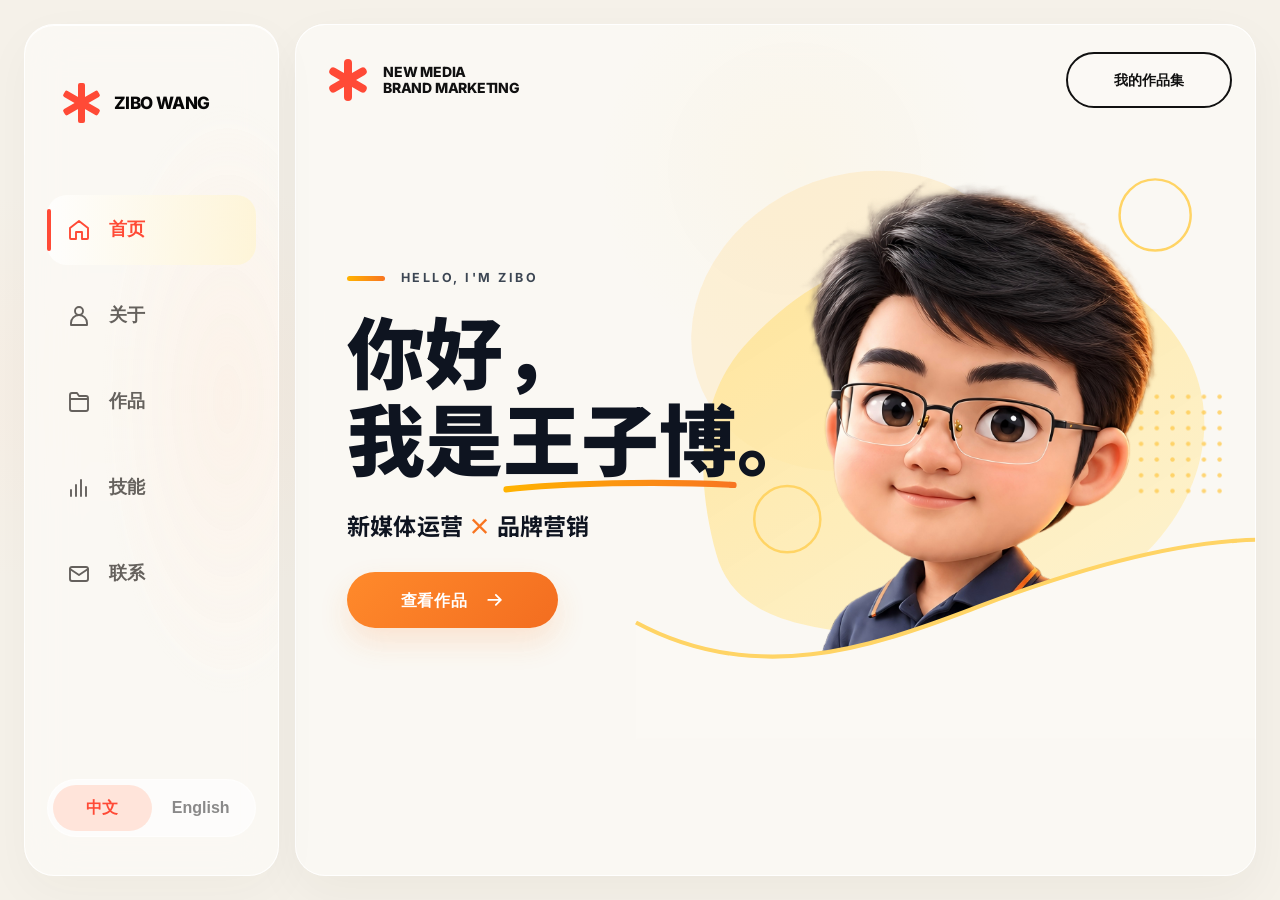
==== index.html @ cf3f2d0b "Deploy portfolio site: 338 files, fonts and gsap self-hosted" ====
<!doctype html>
<html lang="en">
<head>
  <meta charset="utf-8">
  <meta name="viewport" content="width=device-width,initial-scale=1">
  <meta name="description" content="Zibo Wang — New Media Operations and Brand Marketing portfolio">
  <title>Zibo Wang — New Media Operations & Brand Marketing</title>
  <link rel="stylesheet" href="assets/fonts/selfhosted.css">
  <style>
    :root{--ink:#070707;--paper:#f5f1e8;--cream:#fffaf0;--yellow:#ffd817;--red:#ff4a36;--blue:#7dbcf0;--blue2:#55a8ec;--muted:#5e5b55;--x:clamp(28px,6vw,92px);--ease:cubic-bezier(.22,1,.36,1)}
    *{box-sizing:border-box}html{scroll-behavior:smooth}body{margin:0;background:#ddd9d1;color:var(--ink);font:400 16px/1.6 Inter,Arial,sans-serif;overflow-x:clip}.page{width:min(100%,1440px);margin:auto;background:var(--paper);position:relative;overflow:clip}.page:before{content:"";position:fixed;inset:0;pointer-events:none;z-index:900;background-image:linear-gradient(rgba(7,7,7,.025) 1px,transparent 1px),linear-gradient(90deg,rgba(7,7,7,.025) 1px,transparent 1px);background-size:54px 54px;background-position:0 var(--grid-y,0);mask-image:linear-gradient(to bottom,#0008,transparent 90%)}a{color:inherit;text-decoration:none}img{display:block;max-width:100%}button{font:inherit;color:inherit}.display{font-family:Anton,Impact,sans-serif;text-transform:uppercase;letter-spacing:-.025em}.hand{font-family:Caveat,"Comic Sans MS",cursive}.section-title{font:400 clamp(72px,7vw,112px)/.92 Anton,Impact,sans-serif;letter-spacing:-.02em;text-transform:uppercase;margin:0}.eyebrow{font-size:12px;font-weight:800;letter-spacing:.1em;text-transform:uppercase}.body-copy{font-size:clamp(15px,1.05vw,17px);line-height:1.72;letter-spacing:.005em;max-width:58ch}.sr{position:absolute;width:1px;height:1px;overflow:hidden;clip:rect(0 0 0 0)}section{scroll-margin-top:90px}.focusable:focus-visible,a:focus-visible,button:focus-visible{outline:3px solid var(--red);outline-offset:4px}
    .scroll-progress{position:fixed;z-index:1100;left:0;top:0;width:100%;height:3px;transform-origin:left;background:var(--red);scale:0 1}.asterisk{width:44px;height:44px;position:relative}.asterisk i{position:absolute;left:19px;top:2px;width:7px;height:40px;background:var(--red);border-radius:8px}.asterisk i:nth-child(2){rotate:60deg}.asterisk i:nth-child(3){rotate:-60deg}
    .experience{padding:clamp(110px,11vw,160px) var(--x);display:grid;grid-template-columns:38% 62%;position:relative}.experience:before{content:"";position:absolute;inset:0;background:linear-gradient(90deg,transparent 49.9%,rgba(0,0,0,.035) 50%,transparent 50.1%);pointer-events:none}.experience-heading{position:sticky;top:130px;align-self:start;padding-right:50px}.experience-heading .hand{color:var(--red);font-size:28px;display:block;margin-top:28px;rotate:-3deg}.active-year{font:400 clamp(90px,9vw,138px)/1 Anton;color:var(--blue);margin-top:35px;transition:opacity .25s}.timeline{position:relative}.experience-item{padding:56px 0 72px;border-top:1px solid rgba(7,7,7,.16);opacity:.32;translate:28px 0;transition:opacity .45s ease,translate .55s var(--ease)}.experience-item.active{opacity:1;translate:0}.experience-item .year{font:400 16px/1 Anton;letter-spacing:.06em;color:var(--red)}.experience-item h3{font-size:clamp(25px,2.5vw,38px);line-height:1.18;letter-spacing:-.01em;margin:18px 0 24px}.tags{display:flex;gap:8px;flex-wrap:wrap;margin-top:24px}.tag{font-size:11px;font-weight:700;letter-spacing:.07em;border:1px solid;border-radius:999px;padding:8px 11px}
    .services{min-height:90vh;padding:clamp(100px,10vw,150px) var(--x);display:grid;grid-template-columns:38% 62%;background:var(--cream);position:relative}.services-intro{position:sticky;top:130px;align-self:start}.good-badge{margin-top:46px;width:126px;height:126px;border-radius:50%;background:var(--red);color:#fff;display:grid;place-items:center;text-align:center;font-size:12px;font-weight:700;rotate:-16deg;transition:rotate .3s,scale .3s}.good-badge:hover{rotate:-10deg;scale:1.04}.good-badge svg{width:43px;fill:#fff}.service-list{border-bottom:1px solid #0002}.service{min-height:160px;padding:30px 12px;border-top:1px solid rgba(7,7,7,.16);display:grid;grid-template-columns:64px 1fr minmax(220px,1.1fr) 50px;gap:24px;align-items:center;transition:background .25s}.service:nth-child(1):hover,.service:nth-child(4):hover{background:#ffd81722}.service:nth-child(2):hover{background:#7dbcf02c}.service:nth-child(3):hover{background:#ff4a361c}.service-index{font:400 22px/1 Anton;color:var(--muted)}.service h3{font-size:clamp(23px,2vw,30px);line-height:1.15;letter-spacing:-.01em;margin:0;transition:translate .25s var(--ease)}.service p{font-size:15px;line-height:1.65;margin:0}.service-arrow{font-size:30px;opacity:.35;transition:translate .25s,opacity .25s,rotate .25s}.service:hover h3{translate:6px 0}.service:hover .service-arrow{translate:5px 0;opacity:1;rotate:-25deg}
    .work{background:var(--blue);padding:clamp(105px,10vw,150px) 0 0;position:relative}.work-head{padding:0 var(--x);display:flex;justify-content:space-between;align-items:end;gap:30px}.work-note{background:#090909;color:#fff;padding:9px 18px;font-size:22px;line-height:.9;rotate:-3deg}.work-tabs{position:sticky;z-index:60;top:82px;margin:48px var(--x) 0;display:flex;gap:12px;align-items:center}.work-tab{padding:12px 18px;border:1.5px solid;border-radius:999px;font-size:12px;font-weight:700;letter-spacing:.08em;background:var(--blue);transition:background .25s,color .25s,translate .25s}.work-tab:hover{translate:0 -2px}.work-tab.active{background:var(--ink);color:#fff}.category{scroll-margin-top:150px}.category-head{display:flex;justify-content:space-between;align-items:end;gap:24px;padding:0 var(--x);margin-bottom:44px}.category-title{font-size:clamp(58px,6vw,90px)}.category-label{font-size:12px;font-weight:700;letter-spacing:.09em}.vibe{height:220vh;padding-top:120px}.vibe-sticky{position:sticky;top:100px;height:calc(100vh - 112px);overflow:hidden;display:flex;align-items:center}.vibe-track{display:flex;gap:34px;width:max-content;padding:0 var(--x);will-change:transform}.project{width:min(78vw,1080px);background:var(--cream);padding:14px;border-radius:18px;flex:none;transform-origin:center;transition:box-shadow .25s}.project-media{height:min(56vh,560px);min-height:390px;border-radius:11px;overflow:hidden;position:relative;background:#ddd}.project-copy{min-height:105px;display:grid;grid-template-columns:70px 1fr auto 54px;align-items:center;gap:18px;padding:18px 8px 5px}.project-copy .no{font:400 25px/1 Anton}.project-copy h3{font-size:22px;margin:0;letter-spacing:-.01em}.project-copy p{font-size:12px;letter-spacing:.08em;text-transform:uppercase}.go{width:44px;height:44px;border:1.5px solid;border-radius:50%;display:grid;place-items:center;font-size:22px;transition:translate .2s,rotate .2s}.project:hover .go{translate:3px -3px;rotate:-35deg}.sample-brand{background:linear-gradient(145deg,#ddd5cc,#f8f3ed)}.sample-brand:before{content:"NOVA";position:absolute;right:12%;top:21%;padding:65px 42px;background:#294ea8;color:#fff;font:400 64px/1 Anton;rotate:-4deg;box-shadow:-90px 95px 0 -40px #111}.sample-web{background:linear-gradient(#0004,#0004),linear-gradient(135deg,#bda28d,#e2d6cb)}.sample-web:before{content:"ELEVATE\A YOUR BRAND\A ONLINE.";white-space:pre;position:absolute;left:12%;top:15%;color:#fff;font:700 clamp(34px,4vw,62px)/1.05 Inter}.sample-web:after{content:"ABOUT   SERVICES   WORK";position:absolute;left:12%;right:12%;bottom:12%;padding:25px;background:#f7f1e8;font-size:12px;letter-spacing:.14em}.wechat{background:var(--paper);padding:clamp(105px,10vw,150px) var(--x)}.wechat-tools{display:flex;gap:10px}.subtoggle{border:1.5px solid;border-radius:999px;background:transparent;padding:10px 16px;font-size:11px;font-weight:800;letter-spacing:.08em;cursor:pointer}.subtoggle.active{background:var(--yellow)}.archive{margin-top:60px}.article-row{position:relative;display:grid;grid-template-columns:70px 1fr 100px;gap:22px;align-items:center;padding:36px 0;border-top:1px solid #0003}.article-row:last-child{border-bottom:1px solid #0003}.article-row h3{font-size:clamp(24px,2.3vw,38px);line-height:1.22;letter-spacing:-.01em;margin:0;transition:translate .25s}.article-row:hover h3{translate:8px 0}.article-meta{font-size:11px;letter-spacing:.08em;color:var(--muted);margin-top:9px}.read{font-size:11px;font-weight:800;letter-spacing:.08em}.video-panel{display:none;margin-top:60px}.video-panel.active{display:block}.article-panel.hidden{display:none}.video-controls{display:flex;justify-content:flex-end;gap:9px;margin-bottom:18px}.rail-button{width:44px;height:44px;border:1.5px solid;border-radius:50%;background:transparent;cursor:pointer}.video-rail{display:flex;gap:28px;overflow-x:auto;scroll-snap-type:x mandatory;scrollbar-width:none}.video-rail::-webkit-scrollbar{display:none}.video-card{width:clamp(300px,31vw,410px);flex:none;scroll-snap-align:start}.video-thumb{aspect-ratio:16/10;background:var(--blue);position:relative;overflow:hidden}.video-thumb:before{content:"PLAY ↗";position:absolute;inset:0;display:grid;place-items:center;background:#0007;color:#fff;font-size:12px;font-weight:800;letter-spacing:.1em;opacity:0;transition:opacity .25s}.video-card:hover .video-thumb:before{opacity:1}.video-card h3{font-size:22px;margin:18px 0 7px}.rednote{height:220vh;background:var(--cream);position:relative}.rednote-sticky{position:sticky;top:74px;height:calc(100vh - 74px);overflow:hidden;padding-top:60px}.rednote-head{padding:0 var(--x);display:flex;justify-content:space-between;align-items:end}.rednote-head .hand{font-size:30px;color:var(--red);rotate:-3deg}.rednote-track{display:flex;gap:28px;width:max-content;padding:55px var(--x);will-change:transform}.note-card{width:330px;background:var(--paper);padding:10px 10px 22px;border:1px solid #0002;flex:none;transition:scale .25s,rotate .25s}.note-card:nth-child(2n){translate:0 46px}.note-card:nth-child(3n){translate:0 14px}.note-card:hover{scale:1.018;rotate:1deg}.note-cover{height:390px;overflow:hidden;position:relative}.note-cover:after{content:"VIEW NOTE ↗";position:absolute;right:12px;bottom:12px;background:var(--yellow);padding:9px 11px;font-size:10px;font-weight:800;letter-spacing:.08em;translate:0 10px;opacity:0;transition:.25s}.note-card:hover .note-cover:after{opacity:1;translate:0}.note-card h3{font-size:20px;line-height:1.3;margin:18px 8px 8px}.note-card p{font-size:11px;letter-spacing:.08em;margin:0 8px}.cover-a{background:linear-gradient(160deg,#294ea8 0 55%,#fff 55%)}.cover-a:before{content:"NOVA\A BRAND\A SYSTEM";white-space:pre;position:absolute;left:24px;top:40px;color:#fff;font:400 45px/.95 Anton}.cover-b{background:var(--yellow)}.cover-b:before{content:"SUMMER\A VIBES\A FEST";white-space:pre;position:absolute;left:26px;top:48px;font:400 52px/.9 Anton;color:#111;rotate:-3deg}.cover-c{background:var(--red)}.cover-c:before{content:"CONTENT\A THAT\A CONNECTS";white-space:pre;position:absolute;left:27px;top:55px;font:400 45px/.95 Anton;color:#fff}.cover-d{background:var(--blue)}.cover-d:before{content:"FOCUS.\A BUILD.\A GROW.";white-space:pre;position:absolute;left:30px;top:55px;font:700 41px/1 Inter}.cover-e{background:#111}.cover-e:before{content:"MAKE\A IDEAS\A MOVE";white-space:pre;position:absolute;left:32px;top:55px;font:400 54px/.9 Anton;color:var(--yellow)}
    .skills{padding:clamp(105px,10vw,150px) 0;background:var(--yellow);overflow:hidden}.skills-head{padding:90px var(--x) 55px}.skill-groups{display:grid;grid-template-columns:repeat(3,1fr);padding:0 var(--x)}.skill-group{min-height:350px;padding:36px 30px;border-top:1px solid;border-right:1px solid;transition:background .25s}.skill-group:last-child{border-right:0}.skill-group:nth-child(1):hover{background:#fff7a4}.skill-group:nth-child(2):hover{background:#b9dcf8}.skill-group:nth-child(3):hover{background:#ff8879}.skill-group h3{font:400 clamp(45px,4vw,64px)/1 Anton;margin:0 0 36px}.skill-group p{font-size:16px;line-height:1.9;color:#0009;margin:0;transition:translate .2s,color .2s}.skill-group:hover p{translate:0 -2px;color:#000}
    .contact{min-height:78vh;position:relative;background:var(--yellow);padding:clamp(105px,10vw,150px) var(--x);display:grid;grid-template-columns:54% 46%;align-items:center;overflow:hidden}.create h2{font-size:clamp(86px,8vw,128px);line-height:.92;letter-spacing:-.02em;margin:0}.create p{font-size:clamp(58px,5vw,78px);line-height:1;color:var(--red);margin:10px 0 0;rotate:-3deg}.pitch{font-size:18px;font-weight:600;line-height:1.65;margin-top:46px}.red-panel{position:absolute;right:0;top:0;width:43%;height:100%;background:var(--red);clip-path:polygon(16% 0,100% 0,100% 100%,0 100%);padding:clamp(105px,10vw,145px) 42px 50px 12%;color:#fff;transition:clip-path .75s var(--ease)}.contact:not(.in) .red-panel{clip-path:polygon(100% 0,100% 0,100% 100%,96% 100%)}.contact-pill{display:inline-block;background:#fff;color:var(--red);padding:11px 18px;border-radius:999px;font-size:12px;font-weight:800;letter-spacing:.07em}.contact-list{margin-top:34px;display:grid;gap:20px}.contact-list a,.contact-list span{display:flex;gap:13px;align-items:center;font-size:13px}.contact-icon{width:22px;height:22px;fill:none;stroke:currentColor;stroke-width:1.8;stroke-linecap:round;stroke-linejoin:round;flex:none}.footer{min-height:112px;background:var(--blue2);color:#fff;display:grid;grid-template-columns:1.2fr 1fr 1.1fr;align-items:center;padding:0 var(--x);gap:34px;font-size:12px;font-weight:700;letter-spacing:.04em}.footer>div+div{border-left:1px solid #fff8;padding-left:34px}.footer small{display:block}.footer-cta{background:#fff;color:#111;border-radius:999px;padding:15px 22px;text-align:center;transition:translate .2s}.footer-cta:hover{translate:0 -3px}
    .reveal{opacity:0;translate:0 22px;transition:opacity .5s ease,translate .65s var(--ease)}.reveal.in{opacity:1;translate:0}.cursor-label{position:fixed;z-index:1200;pointer-events:none;left:0;top:0;padding:8px 11px;border-radius:999px;background:var(--ink);color:#fff;font-size:9px;font-weight:800;letter-spacing:.1em;opacity:0;scale:.8;transition:opacity .15s,scale .15s;will-change:transform}.cursor-label.show{opacity:1;scale:1}
    @media(max-width:900px){.experience,.services{grid-template-columns:1fr;padding-inline:28px}.experience-heading,.services-intro{position:relative;top:auto;padding:0;margin-bottom:70px}.active-year{font-size:80px}.experience-item{translate:0 18px}.service{grid-template-columns:45px 1fr}.service p{grid-column:2}.service-arrow{display:none}.work-head{padding-inline:24px;display:block}.work-note{display:inline-block;margin-top:30px}.work-tabs{top:76px;margin-inline:20px;overflow-x:auto;scrollbar-width:none}.work-tab{white-space:nowrap}.vibe{height:auto;padding:95px 0}.vibe-sticky{position:relative;top:auto;height:auto;overflow:auto}.vibe-track{overflow-x:auto;width:auto;scroll-snap-type:x mandatory;padding:0 22px;scrollbar-width:none}.project{width:84vw;scroll-snap-align:start}.project-media{height:380px;min-height:0}.project-copy{grid-template-columns:45px 1fr 40px}.project-copy p{display:none}.category-head{padding-inline:24px}.wechat{padding-inline:24px}.article-row{grid-template-columns:45px 1fr}.article-row .read{display:none}.rednote{height:auto;padding:90px 0}.rednote-sticky{position:relative;top:auto;height:auto;overflow:visible}.rednote-head{padding-inline:24px}.rednote-track{overflow-x:auto;width:auto;scroll-snap-type:x mandatory;padding-inline:24px;scrollbar-width:none}.note-card{width:82vw;scroll-snap-align:center}.skill-groups{grid-template-columns:1fr;padding-inline:24px}.skill-group{border-right:0}.contact{display:block;padding:90px 24px 430px}.red-panel{top:auto;bottom:0;width:100%;height:390px;clip-path:polygon(0 13%,100% 0,100% 100%,0 100%);padding:80px 28px 30px}.contact:not(.in) .red-panel{clip-path:polygon(0 100%,100% 100%,100% 100%,0 100%)}.footer{grid-template-columns:1fr 1fr;padding:35px 24px;gap:24px}.footer-cta{grid-column:1/-1}.cursor-label{display:none}}
    @media(max-width:560px){.experience,.services{padding-block:95px}.service{gap:12px;padding-block:28px}.work-tabs{margin-top:34px}.category-head{display:block}.wechat-tools{margin-top:24px}.article-row h3{font-size:23px}.rednote-head{display:block}.rednote-head .hand{margin-top:18px}.skills-head{padding:70px 24px 42px}.contact{min-height:760px}.create h2{font-size:72px}.create p{font-size:46px}.footer{grid-template-columns:1fr}.footer>div+div{border-left:0;padding-left:0}}
    @media(prefers-reduced-motion:reduce){html{scroll-behavior:auto}.reveal{opacity:1!important;translate:none!important;transition:none!important}.magnetic,.project,.note-card{transform:none!important;translate:none!important}.vibe,.rednote{height:auto}.vibe-sticky,.rednote-sticky{position:relative;top:auto;height:auto;overflow:auto}.vibe-track,.rednote-track{overflow-x:auto;width:auto}.red-panel{transition:none!important}}
  </style>
  <style>
    :root{--content-max:1560px;--gutter:clamp(28px,5vw,88px)}html,body{width:100%;margin:0;overflow-x:clip}body{background:var(--paper)}.page{width:100%;max-width:none;margin:0;overflow:clip}.display,.section-title{letter-spacing:-.015em;text-wrap:balance}.section-title{font-size:clamp(72px,7.5vw,128px);line-height:.96}.body-copy{font-size:clamp(16px,1.05vw,18px);line-height:1.75;max-width:60ch}.button{transition:transform .28s var(--ease),background .28s ease}.button:hover{transform:translateY(-2px)}.arrow{display:inline-block;transition:transform .25s}.button:hover .arrow{transform:translate(3px,-3px)}
    .experience{width:min(calc(100% - var(--gutter)*2),var(--content-max));margin:auto;padding-block:clamp(120px,11vw,190px);padding-inline:0;grid-template-columns:32% 68%}.timeline:before{content:"";position:absolute;left:-28px;top:0;width:3px;height:100%;background:#00000012}.timeline:after{content:"";position:absolute;left:-28px;top:0;width:3px;height:var(--timeline-progress,0%);background:var(--red);transition:height .15s linear}.experience-item h3{translate:12px 0;transition:translate .55s var(--ease)}.experience-item.active h3{translate:0}.active-year{clip-path:inset(0 0 0 0)}
    .services{width:min(calc(100% - var(--gutter)*2),var(--content-max));margin:auto;padding-block:clamp(120px,11vw,190px);padding-inline:0;grid-template-columns:34% 66%;min-height:0;background:transparent}.services:before{content:"";position:absolute;z-index:-1;left:50%;top:0;width:100vw;height:100%;translate:-50% 0;background:var(--cream)}.service{min-height:150px}.service:hover .service-index{color:var(--red)}
    .work{padding-top:clamp(120px,11vw,190px);overflow:visible}.work-head{width:min(calc(100% - var(--gutter)*2),var(--content-max));margin:auto;padding:0;align-items:start}.work-head>div:first-child:after{content:"A growing archive of products, content and experiments.";display:block;max-width:32ch;margin-top:42px;font-size:clamp(16px,1.05vw,18px);line-height:1.75}.work-tabs{width:min(calc(100% - var(--gutter)*2),var(--content-max));margin:55px auto 0;top:76px}.vibe{height:auto;padding:100px 0 150px}.vibe-sticky{position:relative;top:auto;height:auto;overflow:visible;width:min(calc(100% - var(--gutter)*2),var(--content-max));margin:auto}.vibe-track{display:grid;grid-template-columns:repeat(2,minmax(0,1fr));gap:clamp(28px,2.2vw,36px);width:100%;padding:0;transform:none!important}.project{width:auto;padding:13px;transition:transform .3s var(--ease),box-shadow .3s}.project:nth-child(2){transition-delay:90ms}.project:hover{translate:0 -6px}.project-media{height:auto;min-height:0;aspect-ratio:16/10;transition:scale .3s var(--ease)}.project:hover .project-media{scale:1.025}.project-copy{grid-template-columns:54px 1fr auto auto;padding:20px 10px 8px;min-height:92px}.project-status{font-size:10px;letter-spacing:.08em;border:1px solid;border-radius:999px;padding:8px 10px;white-space:nowrap;color:var(--muted)}
    .wechat{width:min(calc(100% - var(--gutter)*2),var(--content-max));margin:-60px auto 0;padding:clamp(120px,10vw,170px) var(--gutter);max-width:none;border-radius:32px 32px 0 0;position:relative;z-index:3}.wechat:before{content:"";position:absolute;z-index:-1;inset:0 calc(50% - 50vw);background:var(--paper);border-radius:32px 32px 0 0}.article-row{min-height:130px}.article-row:after{content:"";position:absolute;right:120px;width:240px;aspect-ratio:16/10;background:var(--blue);opacity:0;translate:0 12px;transition:.25s;pointer-events:none}.article-row:nth-child(2):after{background:var(--yellow)}.article-row:nth-child(3):after{background:var(--red)}.article-row:hover:after{opacity:1;translate:0}.video-card{width:clamp(290px,29vw,390px)}
    .rednote{height:auto;background:var(--cream);padding:clamp(130px,11vw,190px) 0}.rednote-head{width:min(calc(100% - var(--gutter)*2),var(--content-max));margin:auto;padding:0;align-items:start}.rednote-head .body-copy{margin-top:42px}.rednote-head .hand{font-size:31px;color:var(--red);rotate:-3deg;margin-top:110px}.rednote-grid{width:min(calc(100vw - 48px),1800px);margin:90px auto 0;columns:4;column-gap:clamp(18px,2vw,30px)}.note-card{display:inline-block;width:100%;margin:0 0 clamp(18px,2vw,30px);padding:10px 10px 22px;break-inside:avoid;translate:0 0!important;opacity:1;transition:transform .3s var(--ease),opacity .6s var(--ease)}.note-card.note-reveal{opacity:0;transform:translateY(50px) scale(.97)}.note-card.note-reveal.in{opacity:1;transform:translateY(var(--note-depth,0)) scale(1)}.note-card:hover{transform:translateY(-5px)!important;scale:1;rotate:0}.note-cover{height:auto}.ratio-square{aspect-ratio:1}.ratio-tall{aspect-ratio:9/14}.ratio-four-five{aspect-ratio:4/5}.ratio-three-four{aspect-ratio:3/4}.note-card:hover .note-cover{scale:1.025}.note-card:nth-child(4n+2){transition-delay:60ms}.note-card:nth-child(4n+3){transition-delay:120ms}.note-card:nth-child(4n){transition-delay:180ms}
    .skills{background:var(--paper);padding:0 0 clamp(120px,11vw,180px)}.skills-head{width:min(calc(100% - var(--gutter)*2),var(--content-max));margin:auto;padding:clamp(110px,9vw,150px) 0 65px}.skill-groups{width:min(calc(100% - var(--gutter)*2),var(--content-max));margin:auto;padding:0}
    .contact{height:clamp(520px,55vw,680px);min-height:500px;padding:0;display:block;overflow:visible}.contact-inner{width:min(calc(100% - var(--gutter)*2),var(--content-max));height:100%;margin:auto;display:grid;grid-template-columns:42% 22% 36%;align-items:center}.create{grid-column:1}.pitch{grid-column:2;margin:0;padding:0 28px;font-size:17px;line-height:1.65}.hand-arrow{display:block;font-size:55px;line-height:1;color:var(--red);rotate:15deg;margin-top:18px}.red-panel{width:37%;height:100%;padding:clamp(80px,7vw,110px) var(--gutter) 45px clamp(9%,130px);clip-path:polygon(15% 0,100% 0,100% 100%,0 100%)}.contact:not(.in) .red-panel{clip-path:polygon(15% 0,100% 0,100% 100%,0 100%)}.thank{position:absolute;z-index:20;right:4%;bottom:-30px;width:150px;height:118px;background:#fff;color:#070707;clip-path:polygon(11% 7%,87% 0,98% 26%,90% 83%,62% 94%,18% 100%,0 71%,5% 24%);display:grid;place-items:center;text-align:center;font:bold 32px/.78 Caveat;rotate:8deg;filter:drop-shadow(0 2px 0 #070707)}.thank em{color:#4e9eea;font-style:normal}.footer{height:115px;min-height:115px;width:100%;padding-inline:max(var(--gutter),calc((100vw - var(--content-max))/2));}.footer-cta:hover{scale:1.015;background:var(--cream)}.section-title{clip-path:inset(100% 0 0 0);transition:clip-path .7s var(--ease)}.reveal.in .section-title,.section-title.in{clip-path:inset(0)}
    @media(min-width:1600px){.rednote-grid{columns:5}}
    @media(max-width:1199px){.rednote-grid{columns:3}.article-row:after{display:none}}
    @media(max-width:900px){.experience,.services{width:calc(100% - 56px)}.vibe-sticky{width:calc(100% - 48px)}.vibe-track{grid-template-columns:1fr}.wechat{width:100%;padding-inline:28px}.rednote-grid{width:calc(100% - 32px);columns:3}.contact{height:auto;min-height:760px}.contact-inner{width:calc(100% - 48px);height:auto;display:block;padding:90px 0 410px}.pitch{margin-top:34px;padding:0}.red-panel{width:100%;height:370px;top:auto;bottom:0;padding:75px 28px 28px;clip-path:polygon(0 13%,100% 0,100% 100%,0 100%)}.footer{height:auto;min-height:210px}.thank{right:5%;bottom:-34px}}
    @media(max-width:767px){.rednote-grid{columns:2}.project-copy{grid-template-columns:42px 1fr}.project-copy p,.project-status{grid-column:2}.project-status{justify-self:start}}
    @media(max-width:520px){.rednote-grid{columns:2;column-gap:12px;width:calc(100% - 20px)}.note-card{padding:6px 6px 14px;margin-bottom:12px}.note-card h3{font-size:15px;margin:12px 4px 6px}.note-card p{font-size:8px;margin-inline:4px}.footer{height:auto}.contact-inner{padding-bottom:410px}}
    @media(prefers-reduced-motion:reduce){.section-title{clip-path:none!important}.note-card.note-reveal{opacity:1!important;transform:none!important}}
  </style>
  <style>
    /* V5 layout correction: full content visibility first, GSAP enhances it later. */
    .page{overflow-x:clip;overflow-y:visible}.reveal,.note-card.note-reveal{opacity:1;visibility:visible;translate:none;clip-path:none;transform:none}.section-title{clip-path:none}.work-head{min-height:440px;align-items:flex-start}.work-title{font-size:clamp(110px,11vw,210px);line-height:.8;margin-top:28px}.work-title span{display:block}.work-head>div:first-child:after{margin-top:48px}.work-note{margin-top:125px}.work-tabs{margin-top:0}.vibe{padding-top:90px}.project{overflow:visible}.project-copy h3{font-size:clamp(20px,1.5vw,28px)}
    .rednote{padding-bottom:clamp(145px,12vw,210px)}.rednote-head{min-height:390px}.rednote-grid{width:min(calc(100vw - 32px),1920px);columns:5;column-gap:clamp(14px,1.5vw,26px);margin-top:20px}.note-card{margin-bottom:clamp(14px,1.5vw,26px);background:#fffaf0}.note-cover{overflow:hidden}.note-card h3{font-size:clamp(16px,1.15vw,22px)}
    .contact{height:clamp(500px,35vw,620px);min-height:500px}.contact-inner{grid-template-columns:44% 21% 35%}.create h2{font-size:clamp(92px,7vw,132px);line-height:.9}.create p{font-size:clamp(58px,4.5vw,82px);white-space:nowrap}.create p:after{content:"";display:block;width:min(430px,78%);border-top:5px solid var(--ink);border-radius:50%;margin-top:8px;rotate:-2deg}.pitch{position:relative;font-size:clamp(15px,1.05vw,18px);font-weight:700;padding:0 20px 0 0}.pitch:after{content:"";position:absolute;width:95px;height:55px;right:-5px;bottom:-58px;border-bottom:4px solid var(--ink);border-radius:0 0 75% 40%;rotate:-8deg}.hand-arrow{position:absolute;right:-48px;bottom:-55px;font-size:62px}.red-panel,.contact:not(.in) .red-panel{width:38%;padding-left:clamp(110px,9vw,175px);padding-right:var(--gutter);clip-path:polygon(15% 0,100% 0,100% 100%,0 100%)}.contact-list{gap:17px}.contact-list a,.contact-list span{min-width:0;overflow-wrap:anywhere}.thank{right:4.5%;bottom:-34px;width:170px;height:132px;font-size:37px}.footer{height:clamp(112px,8vw,140px);min-height:112px;font-size:clamp(11px,.8vw,14px)}.footer-cta{max-width:330px;justify-self:end;width:100%}.gsap-ready .reveal,.gsap-ready .note-reveal{will-change:transform,opacity;transition:none}.gsap-ready .section-title{transition:none}.project-media,.note-cover{will-change:transform}.article-row,.service,.skill-group{transform:translateZ(0)}
    @media(max-width:1599px){.rednote-grid{columns:4}.work-title{font-size:clamp(105px,10.5vw,168px)}}
    @media(max-width:1199px){.rednote-grid{columns:3}.work-head{min-height:390px}}
    @media(max-width:900px){.work-head{min-height:340px}.work-title{font-size:clamp(78px,18vw,130px)}.work-note{margin-top:55px}.rednote-grid{columns:3}.contact{min-height:760px;height:auto}.contact-inner{grid-template-columns:1fr;padding-bottom:400px}.create p{white-space:normal}.red-panel,.contact:not(.in) .red-panel{width:100%;padding-left:32px;clip-path:polygon(0 13%,100% 0,100% 100%,0 100%)}.footer-cta{justify-self:stretch;max-width:none}}
    @media(max-width:767px){.rednote-grid{columns:2}.work-head{display:block;min-height:400px}.work-note{display:inline-block}.vibe-track{display:grid!important}.contact{min-height:780px}}
    @media(max-width:430px){.rednote-grid{width:calc(100% - 16px);column-gap:10px}.contact-inner{width:calc(100% - 34px)}.create h2{font-size:68px}.create p{font-size:44px}.thank{width:135px;height:105px;font-size:30px}.footer{padding-block:34px}}
    @media(prefers-reduced-motion:reduce){.gsap-ready *{scroll-behavior:auto!important}.reveal,.note-reveal{opacity:1!important;visibility:visible!important;transform:none!important}}


    /* V6 typography{z-index:8}
    .display,.section-title,.category-title{letter-spacing:-.005em!important}
    .section-title{line-height:.96!important;font-weight:400}
    .category-title{line-height:.92!important}
    .eyebrow{letter-spacing:.08em}
    .body-copy,.skill-group p{line-height:1.75}
    .service p{line-height:1.7}
    .service h3,.article-row h3,.project-copy h3,.note-card h3{overflow-wrap:anywhere}
    .pitch{position:relative}
    .hand-arrow{right:-36px;bottom:-70px;font-size:48px;z-index:5}
    .thank{bottom:-44px;z-index:30;width:145px;height:112px;font-size:30px}
    .service:nth-of-type(1):hover,.service:nth-of-type(4):hover{background:rgba(255,216,23,.18)}
    .service:nth-of-type(2):hover{background:rgba(125,188,240,.22)}
    .service:nth-of-type(3):hover{background:rgba(255,74,54,.16)}
    .timeline:before,.timeline:after{left:-20px}
    .work-tabs{margin-top:40px;padding:16px 0 18px;background:rgba(125,188,240,.7);backdrop-filter:blur(10px);-webkit-backdrop-filter:blur(10px)}
    .red-panel{box-shadow:inset 20px 0 40px -20px rgba(0,0,0,.15)}
    .footer{grid-template-columns:1fr 1fr auto;gap:40px}
    .footer-cta{justify-self:end}

    @media(max-width:1199px){
    }
    @media(max-width:900px){
      .contact-inner{padding-bottom:440px}
      .skill-group{border-right:0}
      .footer{grid-template-columns:1fr 1fr;gap:24px}
      .footer-cta{grid-column:1/-1;justify-self:stretch}
      .thank{right:5%}
    }
    @media(max-width:520px){
      .contact-inner{padding-bottom:460px}
      .footer{grid-template-columns:1fr}
      .footer-cta{grid-column:auto;justify-self:stretch;width:100%}
    }
  
    /* Content owns its space; decoration never clips text. */
    .display,.section-title,.category-title{line-height:1.08!important;letter-spacing:.015em!important;overflow-wrap:anywhere}
    .body-copy,.skill-group p,.service p,.pitch{line-height:1.75}
    h1,h2,h3,p,.eyebrow,.article-meta,.tag{overflow-wrap:anywhere}
    .eyebrow{display:block;line-height:1.5;margin-bottom:14px}.create,.pitch,.service>*,.article-row>*,.project-copy>*,.skill-group,.work-head>*,.category-head>*{min-width:0;max-width:100%}
    .experience,.services{grid-template-columns:minmax(0,1fr) minmax(0,2fr);gap:clamp(32px,5vw,88px)}
    .experience-heading,.services-intro{padding-right:0;min-width:0}
    .experience-heading .section-title,.services-intro .section-title{font-size:clamp(46px,4.4vw,80px)}
    .timeline,.service-list{min-width:0}
    .experience-item{opacity:1;translate:none;transition:border-color .3s}
    .experience-item h3{translate:none;line-height:1.3;transition:none}
    .service{grid-template-columns:34px minmax(0,1fr) minmax(0,1fr) 28px;gap:20px}
    .service h3{line-height:1.3;letter-spacing:0}
    .service:hover h3,.article-row:hover h3{translate:none}
    .work-head,.rednote-head{min-height:0;height:auto;gap:32px;flex-wrap:wrap;padding-bottom:36px}
    .work-title{font-size:clamp(72px,9vw,170px);margin-top:20px}
    .work-note{line-height:1.3;margin-top:32px;rotate:0}
    .work-tabs{position:relative;top:auto;flex-wrap:wrap;overflow:visible;height:auto}
    .work-tab{line-height:1.5;white-space:normal}
    .category-head{flex-wrap:wrap;gap:24px}
    .category-title{font-size:clamp(44px,5.5vw,88px)}
    .rednote-head .hand{margin-top:24px;line-height:1.3}
    .rednote-head .body-copy{margin-top:24px}
    .project-copy{grid-template-columns:36px minmax(0,1fr);gap:12px;align-items:start}
    .project-copy h3{line-height:1.3}
    .project-copy p,.project-status{grid-column:2;display:block;margin:0;justify-self:start;white-space:normal;line-height:1.5}
    .note-cover,.project-media,.video-thumb{container-type:inline-size}
    .note-cover:before{inset:0;padding:12%;display:flex;align-items:center;font-size:clamp(16px,13cqi,54px);line-height:1.15;letter-spacing:.01em;white-space:pre-wrap;overflow-wrap:anywhere;rotate:0}
    .cover-c:before{font-size:clamp(14px,11cqi,45px)}
    .sample-brand:before{padding:9%;font-size:clamp(24px,12cqi,64px)}
    .sample-web:before{font-size:clamp(22px,8cqi,62px);line-height:1.15}
    .sample-web:after{padding:5%;font-size:clamp(8px,2.3cqi,12px);white-space:normal;line-height:1.5}
    .note-card h3{line-height:1.4}.note-card p{line-height:1.6}
    .note-card,.project{transition:box-shadow .25s;transition-delay:0s!important}
    .note-card:hover{transform:none!important;scale:1;rotate:0}
    .project:hover{translate:none}.project:hover .project-media,.note-card:hover .note-cover{scale:1}
    .skill-group h3{font-size:clamp(36px,3.5vw,60px);line-height:1.15;letter-spacing:.01em}
    .contact{display:grid;grid-template-columns:minmax(0,1.55fr) minmax(0,1fr);height:auto;min-height:0;padding:0;isolation:isolate}
    .contact-inner{width:auto;height:auto;display:grid;grid-template-columns:minmax(0,1fr);gap:36px;margin:0;padding:72px clamp(24px,4vw,72px)}
    .create,.pitch{grid-column:1;margin:0;padding:0}
    .create h2{font-size:clamp(54px,5vw,96px);line-height:1.12}
    .create p{white-space:normal;rotate:0;font-size:clamp(36px,3.5vw,66px);line-height:1.25}
    .pitch:after,.hand-arrow{display:none}
    .red-panel,.contact:not(.in) .red-panel{position:relative;inset:auto;width:auto;height:auto;padding:76px clamp(24px,3vw,56px) 96px clamp(40px,5vw,88px);background:none;clip-path:none;box-shadow:none;transition:none;isolation:isolate;min-width:0}
    .red-panel:before{content:'';position:absolute;inset:0;z-index:-1;background:var(--red);clip-path:polygon(10% 0,100% 0,100% 100%,0 100%)}
    .contact-list a,.contact-list span{display:block;line-height:1.7;overflow-wrap:anywhere}
    .contact-icon{display:inline-block;vertical-align:middle;margin-right:10px}
    .thank{width:116px;height:96px;font-size:26px;line-height:.95;right:24px;bottom:12px;rotate:4deg;pointer-events:none}
    .footer{position:relative;height:auto;min-height:130px;padding-block:32px;grid-template-columns:minmax(0,1fr) minmax(0,1fr) minmax(0,1fr);gap:28px;line-height:1.6}
    .footer>*{min-width:0}.footer-cta{width:auto;max-width:100%;white-space:normal}.reveal,.section-title,.note-reveal{clip-path:none!important;opacity:1;visibility:visible}.gsap-ready .reveal,.gsap-ready .note-reveal,.project-media,.note-cover{will-change:auto;transition:none}
    .scroll-progress{scale:1 1;transform:scaleX(0)}
    .page:before{z-index:0;position:absolute}
    .cursor-label{display:none}
    @media(max-width:1100px){
      .service{grid-template-columns:32px minmax(0,1fr) 24px}.service p{grid-column:2}.service-arrow{grid-column:3;grid-row:1}
      .contact{grid-template-columns:minmax(0,1.2fr) minmax(0,1fr)}
    }
    @media(max-width:900px){
      .experience,.services{grid-template-columns:minmax(0,1fr)}
      .experience-heading,.services-intro{position:relative;top:auto;margin-bottom:0}
      .experience-heading .section-title,.services-intro .section-title{font-size:clamp(48px,9vw,80px)}
      .contact{grid-template-columns:minmax(0,1fr)}.contact-inner{padding:56px 28px;gap:28px}
      .red-panel,.contact:not(.in) .red-panel{padding:64px 28px 112px}
      .red-panel:before{clip-path:polygon(0 6%,100% 0,100% 100%,0 100%)}
      .footer{grid-template-columns:1fr 1fr}.footer-cta{grid-column:1/-1;justify-self:stretch}
    }
    @media(max-width:600px){.work-title{font-size:clamp(64px,16vw,96px)}
      .rednote-grid{columns:2}.note-card h3{font-size:15px}.note-cover:after{display:none}
      .article-row{grid-template-columns:28px minmax(0,1fr);gap:14px}.article-row h3{font-size:22px;line-height:1.4}
      .footer{grid-template-columns:1fr}.footer>div+div{border:0;padding-left:0}
      .service{grid-template-columns:28px minmax(0,1fr);gap:14px}.service-arrow{display:none}
    }
    @media(prefers-reduced-motion:reduce){html{scroll-behavior:auto}}
</style>
  <link rel="stylesheet" href="assets/sidebar.css?v=20261015-0100">
  <link rel="stylesheet" href="assets/hero-v2.css?v=20261015-0100">
  <link rel="stylesheet" href="assets/section-navigation.css?v=astra-20261002">
  <link rel="stylesheet" href="assets/about-astra.css?v=20261003">
  <link rel="stylesheet" href="assets/work-landing.css?v=hub-20261007">
<link rel="stylesheet" href="assets/thinking-modal.css?v=20261007">
<link rel="stylesheet" href="assets/wechat-page.css?v=back-to-work-20261009">
<style id="shared-trust-icon-style">
.build-trust-icon{display:block;flex-shrink:0;width:26px;height:26px;object-fit:contain}
.thinking-final-node .build-trust-icon{width:48px;height:48px}
.wechat-trust-result{display:flex;align-items:center;justify-content:center;gap:9px}
.wechat-trust-result .build-trust-icon{width:23px;height:23px}
@media(max-width:900px){.thinking-final-node .build-trust-icon{width:40px;height:40px}}
</style>
<link rel="stylesheet" href="assets/wechat-analysis-template.css?v=research-cases-20261009">
<link rel="stylesheet" href="assets/wechat-video-page.css?v=20261015-030908">
<link rel="stylesheet" href="assets/rednote-page.css?v=separate-screens-20261010">
<link rel="stylesheet" href="assets/wechat-layout-v3.css?v=single-screen-20261010">
<link rel="stylesheet" href="assets/portfolio-typography.css?v=rednote-standard-20261010">
<link rel="stylesheet" href="assets/rednote-screen-fit.css?v=gallery-scroll-20261012-184842">
<link rel="stylesheet" href="assets/wechat-screen-fit.css?v=single-screen-20261010">
  <link rel="stylesheet" href="assets/contact-page.css?v=20261015-0100">
  <link rel="stylesheet" href="assets/rednote-gallery.css?v=visual-order-20261013-052143">
<link rel="stylesheet" href="assets/design-page.css?v=20261014-185847">
<link rel="stylesheet" href="assets/hero-resume-buttons.css?v=20261014-191125">
<link rel="stylesheet" href="assets/skills-page.css?v=20261014-184738">
<link rel="stylesheet" href="assets/portfolio-button.css?v=20261013-080845">
<link rel="stylesheet" href="assets/portfolio-motion.css?v=20261014-192011">
<link rel="stylesheet" href="assets/portfolio-zh.css?v=20261015-ref4">
<link rel="stylesheet" href="assets/portfolio-zh-headings.css?v=20261015-021346">
<link rel="stylesheet" href="assets/portfolio-zh-header.css?v=20261021-154811">
<link rel="stylesheet" href="assets/rednote-zh-media.css?v=20261015-023904">
<link rel="stylesheet" href="assets/portfolio-zh-content-type.css?v=20261015-025943">
<link rel="stylesheet" href="assets/portfolio-position-refinements.css?v=20261015-031652">
<link rel="stylesheet" href="assets/content-reading-flow.css?v=20261015-032617">
</head>
<body>
  <div class="scroll-progress" aria-hidden="true"></div>
  <div class="sidebar-ambient" aria-hidden="true"></div>
  <button class="sidebar-toggle" type="button" aria-expanded="false" aria-controls="portfolio-sidebar" aria-label="Open navigation"><svg viewBox="0 0 24 24" aria-hidden="true"><path class="menu-lines" d="M4 6h16M4 12h16M4 18h16"/><path class="menu-close" d="m6 6 12 12M6 18 18 6"/></svg></button>
  <div class="sidebar-backdrop" aria-hidden="true"></div>
  <aside class="glass-sidebar" id="portfolio-sidebar" aria-label="Portfolio navigation">
    <a class="sidebar-brand" data-locale-fixed="true" href="#home"><span class="asterisk" aria-hidden="true"><i></i><i></i><i></i></span><span>ZIBO WANG</span></a>
    <nav class="sidebar-links" aria-label="Primary navigation"><a class="sidebar-link active" href="#home" aria-current="location"><svg viewBox="0 0 24 24" aria-hidden="true"><path d="m3 10 9-7 9 7v10a1 1 0 0 1-1 1h-5v-7H9v7H4a1 1 0 0 1-1-1Z"/></svg><span>Home</span></a><a class="sidebar-link" href="#about"><svg viewBox="0 0 24 24" aria-hidden="true"><circle cx="12" cy="7" r="4"/><path d="M4 21v-2a8 8 0 0 1 16 0v2Z"/></svg><span>About</span></a><a class="sidebar-link" href="#work"><svg viewBox="0 0 24 24" aria-hidden="true"><path d="M3 7V5a2 2 0 0 1 2-2h5l2 3h7a2 2 0 0 1 2 2v11a2 2 0 0 1-2 2H5a2 2 0 0 1-2-2V7Zm0 2h18"/></svg><span>Work</span></a><a class="sidebar-link" href="#skills"><svg viewBox="0 0 24 24" aria-hidden="true"><path d="M4 20v-6M9 20V9M14 20V4M19 20v-9"/></svg><span>Skills</span></a><a class="sidebar-link" href="#contact"><svg viewBox="0 0 24 24" aria-hidden="true"><rect x="3" y="5" width="18" height="14" rx="2"/><path d="m3 7 9 6 9-6"/></svg><span>Contact</span></a></nav>
    <div class="language-switch" data-language="en" role="group" aria-label="Website language"><button type="button" data-language="zh" aria-label="Switch to Chinese" aria-pressed="false" lang="zh">中文</button><button type="button" data-language="en" aria-label="Switch to English" aria-pressed="true">English</button></div>
  </aside>
  <main class="page section-viewport">
    <div class="section-layer" data-section="home"><div class="portfolio-button-slot"><a class="hero-portfolio portfolio-standard-button" href="#work"><span>MY PORTFOLIO</span></a></div><div class="section-scroll-area" tabindex="0" role="region" aria-label="Home content">
    <section class="hero hero-card" id="home" aria-labelledby="hero-name">
      <div class="hero-stage">
        <div class="hero-ambient" aria-hidden="true"></div>
        <div class="hero-topbar portfolio-header-reserved">
          <div class="hero-category" data-locale-fixed="true"><span class="asterisk" aria-hidden="true"><i></i><i></i><i></i></span><span>NEW MEDIA<br>BRAND MARKETING</span></div>
          <div class="hero-header-actions"></div>
        </div>
        <div class="hero-text">
          <!-- 中文版 Hero 文案（依据 2026-10 设计说明）。整组 data-locale-fixed，英文版 display:none，原英文结构保持不动。 -->
          <p class="zh-hero-eyebrow" data-locale-fixed="true"><i class="zh-hero-dash" aria-hidden="true"></i><span>HELLO, I'M ZIBO</span></p>
          <div class="hero-greeting hero-hand"><span>Hello!</span><svg class="hello-sparks" viewBox="0 0 58 56" aria-hidden="true"><path d="m15 34 19-28m-5 40 22-9"/></svg><svg class="hello-underline" viewBox="0 0 260 30" preserveAspectRatio="none" aria-hidden="true"><path d="M2 28Q111-5 258 2Q140 12 2 28" fill="#ffd465"/></svg></div>
          <h1 class="hero-name" id="hero-name"><span class="hero-word hero-im">I'M</span> <span class="hero-name-row"><span class="hero-word">ZIBO</span> <span class="hero-word hero-wang">WANG</span></span><span class="zh-hero-title" data-locale-fixed="true">你好，<br>我是<span class="zh-hero-name">王子博<svg class="zh-hero-underline" viewBox="0 0 320 16" preserveAspectRatio="none" aria-hidden="true"><defs><linearGradient id="zh-hero-line" x1="0" y1="0" x2="1" y2="0"><stop stop-color="#FFB300"/><stop offset="1" stop-color="#F87521"/></linearGradient></defs><path d="M4 12C80 5 212 2 316 7" fill="none" stroke="url(#zh-hero-line)" stroke-width="7" stroke-linecap="round"/></svg></span>。</span></h1>
          <div class="hero-statement-wrap"><p class="hero-statement hero-hand"><span>A New Media Specialist</span><span>&amp; Brand Marketer.</span><svg viewBox="0 0 350 26" preserveAspectRatio="none" aria-hidden="true"><path d="M3 24Q186-1 347 4Q175 11 3 24" fill="#ffbf24"/></svg></p><svg class="statement-sparks" viewBox="0 0 58 100" aria-hidden="true"><path d="m32 20-15-16M25 49 5 43m25 31-11 14"/></svg></div>
          <div class="zh-hero-tail" data-locale-fixed="true">
            <p class="zh-hero-role">新媒体运营 <span class="zh-hero-times">×</span> 品牌营销</p>
            <a class="zh-hero-cta" href="#work"><span>查看作品</span><svg viewBox="0 0 24 24" aria-hidden="true"><path d="M4 12h15m-6-6 6 6-6 6"/></svg></a>
          </div>
        </div>
        <div class="hero-visual" aria-hidden="true">
          <svg class="hero-art" viewBox="0 0 750 720">
            <defs><linearGradient id="hero-yellow" x1="0" y1="0" x2=".8" y2="1"><stop stop-color="#ffe49a"/><stop offset="1" stop-color="#ffedb2" stop-opacity=".58"/></linearGradient><pattern id="hero-dots" width="19" height="19" patternUnits="userSpaceOnUse"><circle cx="3" cy="3" r="2.7" fill="#ffc94a"/></pattern></defs>
            <ellipse class="hero-peach" cx="269" cy="215" rx="207" ry="176" fill="#ffdfa0" opacity=".35" transform="rotate(-24 269 215)"/>
            <path class="hero-blob" d="M137 239C194 180 254 143 345 128c119-19 226 11 295 89 70 80 58 182-5 259-56 69-169 132-281 124-126-9-233-14-257-103-26-95-24-192 40-258Z" fill="url(#hero-yellow)"/>
            <circle class="hero-ring hero-ring-top" cx="628" cy="87" r="43" fill="none" stroke="#ffd465" stroke-width="3"/>
            <circle class="hero-ring hero-ring-lower" cx="183" cy="455" r="40" fill="none" stroke="#ffd465" stroke-width="3"/>
            <rect class="hero-dots" x="604" y="302" width="116" height="128" fill="url(#hero-dots)" opacity=".75"/>
          </svg>
          <!-- 中文版背景改回与英文版完全一致（复用上面的 .hero-art 与 .hero-wave） -->
          <div class="hero-portrait-frame"><img class="hero-portrait" src="assets/hero/zibo-character.png" width="1024" height="1536" alt="" fetchpriority="high" decoding="async"></div>
          <svg class="hero-wave" viewBox="0 0 750 720"><path fill="#fbf9f4" d="M0 580C145 658 285 610 406 564c140-54 258-82 344-84v240H0Z"/><path d="M0 580C145 658 285 610 406 564c140-54 258-82 344-84" fill="none" stroke="#ffd465" stroke-width="5"/></svg>
        </div>
      </div>
    </section>
    </div></div>
    <div class="section-layer" data-section="about" hidden inert><div class="portfolio-button-slot"><a class="hero-portfolio portfolio-standard-button" href="#work"><span>MY PORTFOLIO</span></a></div><div class="section-scroll-area" tabindex="0" role="region" aria-label="About content">
    <section class="about-panel" id="about" aria-labelledby="about-title">
      <div class="about-glow" aria-hidden="true"></div><div class="about-utility portfolio-header-reserved"><div class="hero-category" data-locale-fixed="true"><span class="asterisk" aria-hidden="true"><i></i><i></i><i></i></span><span>NEW MEDIA<br>BRAND MARKETING</span></div></div>
      <div class="about-content">
        <div class="about-education"><h2 class="about-title" id="about-title"><span>ABOUT</span><span class="about-me">ME</span></h2><h3 class="about-label">Education</h3>
          <div class="education-bound"><div class="education-motion" tabindex="0" role="group" aria-label="The Chinese University of Hong Kong, Master of Arts in Chinese Studies, September 2024 – July 2025">
      <article class="education-card"><span class="education-eyelet top" aria-hidden="true"></span><span class="education-eyelet bottom" aria-hidden="true"></span>
        <div class="school-logo logo-cuhk"><img src="assets/about/logos/cuhk.svg" alt="The Chinese University of Hong Kong logo" decoding="async"></div>
        <div class="education-copy"><h3>The Chinese University of Hong Kong</h3><p>Master of Arts in Chinese Studies</p><p class="education-period">September 2024 – July 2025</p></div>
      </article></div><div class="education-motion" tabindex="0" role="group" aria-label="Xi’an International Studies University, Bachelor of Arts in English Language and Literature, September 2020 – June 2024">
      <article class="education-card"><span class="education-eyelet top" aria-hidden="true"></span><span class="education-eyelet bottom" aria-hidden="true"></span>
        <div class="school-logo logo-xisu"><img src="assets/about/logos/xisu.svg" alt="Xi’an International Studies University logo" decoding="async"></div>
        <div class="education-copy"><h3>Xi’an International Studies University</h3><p>Bachelor of Arts in English Language and Literature</p><p class="education-period">September 2020 – June 2024</p></div>
      </article></div><div class="education-binding" aria-hidden="true"><svg><path class="cord-shadow"/><path class="cord"/></svg></div></div>
        </div><div class="about-divider" aria-hidden="true"></div>
        <div class="about-experience"><div class="experience-heading-row"><h3 class="about-label">Experience</h3></div><p class="experience-hint"><svg viewBox="0 0 16 20" aria-hidden="true"><path d="M2 2v13l4-4 3 6 3-2-3-6h5Z"/></svg><span>Click a logo to explore my experience</span></p>
          <div class="experience-map" aria-label="Work experience, 2022 to 2026"><svg class="experience-path" viewBox="0 0 600 560" aria-hidden="true"><path class="timeline-track" d="M330 510C330 445 270 433 270 365C270 297 290 294 290 226C290 146 150 172 150 72L150 30"/><path class="timeline-progress" d="M330 510C330 445 270 433 270 365C270 297 290 294 290 226C290 146 150 172 150 72L150 30"/></svg><div class="experience-node" data-year="2026"><span class="year-pill">2026</span><span class="timeline-dot" aria-hidden="true"></span>
      <div class="experience-logo-wrap"><button class="experience-logo" data-logo="nsc" type="button" aria-label="View 2026 experience at National Supercomputing Center in Xi’an" aria-expanded="false" aria-controls="experience-detail" aria-haspopup="dialog"><img src="assets/about/logos/nsc.svg" alt="" decoding="async"></button><span class="experience-tooltip" aria-hidden="true">View experience</span></div></div><div class="experience-node" data-year="2025"><span class="year-pill">2025</span><span class="timeline-dot" aria-hidden="true"></span>
      <div class="experience-logo-wrap"><button class="experience-logo" data-logo="cmb" type="button" aria-label="View 2025 experience at China Merchants Bank Co., Ltd. (CMB)" aria-expanded="false" aria-controls="experience-detail" aria-haspopup="dialog"><img src="assets/about/logos/cmb.svg" alt="" decoding="async"></button><span class="experience-tooltip" aria-hidden="true">View experience</span></div></div><div class="experience-node" data-year="2024"><span class="year-pill">2024</span><span class="timeline-dot" aria-hidden="true"></span>
      <div class="experience-logo-wrap"><button class="experience-logo" data-logo="nowcoder" type="button" aria-label="View 2024 experience at Beijing Niuke Technology Co., Ltd. (Nowcoder)" aria-expanded="false" aria-controls="experience-detail" aria-haspopup="dialog"><img src="assets/about/logos/nowcoder.svg" alt="" decoding="async"></button><span class="experience-tooltip" aria-hidden="true">View experience</span></div></div><div class="experience-node" data-year="2022"><span class="year-pill">2022</span><span class="timeline-dot" aria-hidden="true"></span>
      <div class="experience-logo-wrap"><button class="experience-logo" data-logo="bytedance" type="button" aria-label="View 2022 experience at Beijing ByteDance Network Technology Co., Ltd." aria-expanded="false" aria-controls="experience-detail" aria-haspopup="dialog"><img src="assets/about/logos/bytedance.svg" alt="" decoding="async"></button><span class="experience-tooltip" aria-hidden="true">View experience</span></div></div></div>
        </div>
      </div>
      <div class="experience-popover" id="experience-detail" popover="manual" hidden role="dialog" aria-modal="false" aria-labelledby="experience-detail-company" lang="en">
        <div class="popover-header"><button class="popover-close" type="button" aria-label="Close experience details">×</button><div class="popover-brand"><img alt=""><span></span></div><h3 class="popover-company" id="experience-detail-company"></h3></div><div class="popover-content" tabindex="0" role="region" aria-label="Experience details"><p class="popover-role"></p><p class="popover-date"></p><p class="popover-location"></p><ul class="popover-bullets"></ul></div>
      </div><script type="application/json" id="about-resume-data">{"education": [{"id": "cuhk", "school": "The Chinese University of Hong Kong", "degree": "Master of Arts in Chinese Studies", "period": "September 2024 – July 2025", "logo": "cuhk"}, {"id": "xisu", "school": "Xi’an International Studies University", "degree": "Bachelor of Arts in English Language and Literature", "period": "September 2020 – June 2024", "logo": "xisu"}], "experience": [{"year": 2026, "id": "nsc", "company": "National Supercomputing Center in Xi’an", "role": "Assistant to the Marketing Director", "period": "April 2026 – June 2026", "location": "Xi’an, Shaanxi, China", "logo": "nsc", "bullets": ["Managed visits for government, industry and research delegations, identified partnership opportunities and contributed to 10+ project conversions.", "Planned 20+ events and seminars; managed official WeChat and video content, generating 10,000+ views and an engagement rate of 75%+."]}, {"year": 2025, "id": "cmb", "company": "China Merchants Bank Co., Ltd. (CMB)", "role": "Account Manager", "period": "August 2025 – February 2026", "location": "Xi’an Branch, Shaanxi, China", "logo": "cmb", "bullets": ["Managed retail clients with assets under management (AUM) below RMB 200,000 through segmented services and multi-channel engagement, increasing monthly active users by approximately 40%.", "Managed the full lifecycle of dozens of enterprise accounts, identifying leads and developing tailored solutions for long-term partnerships."]}, {"year": 2024, "id": "nowcoder", "company": "Beijing Niuke Technology Co., Ltd. (Nowcoder)", "role": "Social Media Operations Assistant", "period": "May 2024 – August 2024", "location": "Shenzhen Branch, Guangdong, China", "logo": "nowcoder", "bullets": ["Managed social media accounts, developed 10+ reusable templates, produced 140+ posts, and increased the follower count by 1,200+.", "Analyzed account and competitor data to improve content strategy, delivering 10+ high-performing posts monthly."]}, {"year": 2022, "id": "bytedance", "company": "Beijing ByteDance Network Technology Co., Ltd.", "role": "English Translation Assistant", "period": "August 2022 – September 2022", "location": "Beijing, China", "logo": "bytedance", "bullets": ["Localized product, website, marketing and social content for overseas markets, improving translation efficiency by 20%.", "Built a terminology database and translated 10,000+ Chinese characters of source text per week."]}]}</script>
    </section></div></div>
    <div class="section-layer" data-section="work" hidden inert><div class="portfolio-button-slot"><a class="hero-portfolio portfolio-standard-button" href="#work"><span>MY PORTFOLIO</span></a></div><div class="section-scroll-area" tabindex="0" role="region" aria-label="Work experience and thinking"><section class="work-landing" id="work" aria-labelledby="work-landing-title"><div class="work-utility portfolio-header-reserved"><div class="hero-category" data-locale-fixed="true"><span class="asterisk" aria-hidden="true"><i></i><i></i><i></i></span><span>NEW MEDIA<br>BRAND MARKETING</span></div></div><h2 class="work-landing-title" id="work-landing-title"><span>WHAT DID I DO &amp; HOW DO I</span> <span class="accent">THINK</span></h2><div class="work-hub-grid"><section class="work-experience" aria-labelledby="work-experience-title"><h3 class="work-hub-heading" id="work-experience-title">MY EXPERIENCE</h3><nav class="work-card-list" aria-label="Work categories"><div class="work-category-entry"><a class="work-category-card" href="#wechat" aria-label="Explore WeChat work"><span class="work-logo-slot"><img src="assets/work/logos/wechat.svg?v=20261006-new" alt="" decoding="async"></span><div class="work-category-copy"><h3 class="work-card-title">WeChat</h3><p class="work-card-description">Content management, brand promotion, video editing, and user growth.</p></div><svg class="work-card-arrow" viewBox="0 0 32 32" aria-hidden="true"><path d="M4 16h23M17 6l10 10-10 10"/></svg></a></div><div class="work-category-entry"><a class="work-category-card" href="#rednote" aria-label="Explore RedNote work"><span class="work-logo-slot"><img src="assets/work/logos/rednote.svg?v=20261006-new" alt="" decoding="async"></span><div class="work-category-copy"><h3 class="work-card-title">RedNote</h3><p class="work-card-description">Content strategy, data analysis, and community management.</p></div><svg class="work-card-arrow" viewBox="0 0 32 32" aria-hidden="true"><path d="M4 16h23M17 6l10 10-10 10"/></svg></a></div><div class="work-category-entry"><a class="work-category-card" href="#design" aria-label="Explore Design work"><span class="work-logo-slot"><img src="assets/work/logos/design.png" alt="" decoding="async"></span><div class="work-category-copy"><h3 class="work-card-title">Design</h3><p class="work-card-description">Brochure, poster, and social media content design.</p></div><svg class="work-card-arrow" viewBox="0 0 32 32" aria-hidden="true"><path d="M4 16h23M17 6l10 10-10 10"/></svg></a></div></nav></section><section class="work-thinking" aria-labelledby="work-thinking-title"><h3 class="work-hub-heading" id="work-thinking-title">HOW I THINK</h3><div class="trust-model"><button type="button" class="trust-root" data-thinking-branch="business"><img class="build-trust-icon" src="assets/icons/trust-handshake-unified.svg" alt="" aria-hidden="true">BUILD TRUST</button><svg class="trust-connectors" viewBox="0 0 500 44" preserveAspectRatio="none" aria-hidden="true"><path class="logic-path" pathLength="100" d="M146 2Q119 10 115 38m-5-7 5 8 6-7M354 2Q381 10 385 38m-6-7 6 8 5-7"/></svg><div class="trust-branches"><button type="button" class="trust-branch" data-thinking-branch="business"><span class="trust-branch-top"><span class="trust-icon"><svg viewBox="0 0 32 32" aria-hidden="true"><path d="M4 28V18h5v10Zm9 0V11h5v17Zm9 0V4h5v24Z"/></svg></span><strong>Business</strong></span><small>Value · Growth · ROI</small></button><button type="button" class="trust-branch" data-thinking-branch="consumer"><span class="trust-branch-top"><span class="trust-icon"><svg viewBox="0 0 32 32" aria-hidden="true"><path d="M16 27 5 16C-3 7 9-1 16 7c7-8 19 0 11 9Z"/></svg></span><strong>Consumer</strong></span><small>Emotion · Identity · Social Value</small></button></div><svg class="trust-connectors" viewBox="0 0 500 80" preserveAspectRatio="none" aria-hidden="true"><path class="logic-path" pathLength="100" d="M115 2Q115 34 160 34H210Q245 34 250 73m-7-7 7 8 7-8"/><path class="logic-path" pathLength="100" d="M385 2Q385 34 340 34H290Q255 34 250 73"/></svg><button type="button" class="thinking-cta" data-thinking-branch="business">EXPLORE MY THINKING <svg class="thinking-arrow" viewBox="0 0 32 32" aria-hidden="true"><path d="M4 16h23M17 6l10 10-10 10"/></svg></button></div></section></div></section></div></div>
<div class="section-layer" data-section="wechat" hidden inert><div class="portfolio-button-slot has-back-to-work"><a class="wechat-back-link portfolio-standard-button portfolio-back-button" href="#work"><svg viewBox="0 0 24 24" aria-hidden="true"><path d="M19 12H5m6-6-6 6 6 6"/></svg><span>BACK TO WORK</span></a><a class="hero-portfolio portfolio-standard-button" href="#work"><span>MY PORTFOLIO</span></a></div>
 <div class="section-scroll-area" tabindex="0" role="region" aria-label="WeChat work">
 <section class="wechat-page" id="wechat" aria-labelledby="wechat-title"><div class="work-utility portfolio-header-reserved portfolio-header-with-back"><div class="hero-category" data-locale-fixed="true"><span class="asterisk" aria-hidden="true"><i></i><i></i><i></i></span><span>NEW MEDIA<br>BRAND MARKETING</span></div></div>
 <div class="wechat-heading-row"><div><h1 class="wechat-title portfolio-page-title" id="wechat-title">WECHAT</h1><p class="wechat-subtitle">Content Management &amp; Brand Communication</p></div>
 <div class="wechat-tabs" role="tablist" aria-label="WeChat content type">
 <button type="button" id="wechat-articles-tab" role="tab" aria-selected="true" aria-controls="wechat-articles" data-wechat-tab="articles"><svg viewBox="0 0 24 24" aria-hidden="true"><path d="M7 2h8l4 4v16H5V2h2Zm8 0v5h4M8 11h8m-8 4h8m-8 4h6"/></svg>Articles</button>
 <button type="button" id="wechat-videos-tab" role="tab" aria-selected="false" aria-controls="wechat-videos" tabindex="-1" data-wechat-tab="videos"><svg viewBox="0 0 24 24" aria-hidden="true"><rect x="2" y="4" width="17" height="16" rx="2"/><path d="m19 8 3-2v12l-3-2M8 8l6 4-6 4Z"/></svg>Videos</button>
 </div></div>
 <div class="wechat-content-grid"><div class="wechat-collection">
 <div class="wechat-tab-panel" id="wechat-articles" role="tabpanel" aria-labelledby="wechat-articles-tab"><section class="wechat-group"><h3 class="wechat-group-heading">EVENT STORIES<span>02</span></h3><button type="button" class="wechat-item" data-wechat-sample="event1" aria-pressed="false" aria-controls="wechat-selection"><img src="assets/work/wechat-lanzhou-seminar.png" width="1080" height="755" alt=""/><span class="wechat-item-copy"><span class="wechat-item-tag">Event Story</span><strong>AI &amp; Computing Innovation Seminar at Lanzhou University</strong><small>2026.04.18 · Lanzhou University</small></span><svg class="wechat-item-arrow" viewBox="0 0 24 24" aria-hidden="true"><path d="M5 19 19 5M6 5h13v13"/></svg></button><button type="button" class="wechat-item" data-wechat-sample="event2" aria-pressed="false" aria-controls="wechat-selection"><img src="assets/work/wechat-western-expo.jpg" width="1143" height="357" alt=""/><span class="wechat-item-copy"><span class="wechat-item-tag">Event Story</span><strong>Xi’an Supercomputing at the 7th Western Digital Economy Expo</strong><small>2026.06.29 · Xi’an</small></span><svg class="wechat-item-arrow" viewBox="0 0 24 24" aria-hidden="true"><path d="M5 19 19 5M6 5h13v13"/></svg></button></section><section class="wechat-group"><h3 class="wechat-group-heading">RESEARCH UPDATES<span>02</span></h3><button type="button" class="wechat-item" data-wechat-sample="research2" aria-pressed="false" aria-controls="wechat-selection"><img src="assets/work/wechat-xjtu-battery-research.png" width="1031" height="723" alt=""/><span class="wechat-item-copy"><span class="wechat-item-tag">Research Update</span><strong>Computing Support for More Stable Fast-Charging Batteries</strong><small>2026.06.03 · Xi’an Jiaotong University</small></span><svg class="wechat-item-arrow" viewBox="0 0 24 24" aria-hidden="true"><path d="M5 19 19 5M6 5h13v13"/></svg></button><button type="button" class="wechat-item" data-wechat-sample="research1" aria-pressed="false" aria-controls="wechat-selection"><img src="assets/work/wechat-npu-aerospace-research.png" width="1080" height="444" alt=""/><span class="wechat-item-copy"><span class="wechat-item-tag">Research Update</span><strong>Computing Support for Aerospace Design Research</strong><small>2026.06.16 · Northwestern Polytechnical University</small></span><svg class="wechat-item-arrow" viewBox="0 0 24 24" aria-hidden="true"><path d="M5 19 19 5M6 5h13v13"/></svg></button></section></div>
 <div class="wechat-tab-panel" id="wechat-videos" role="tabpanel" aria-labelledby="wechat-videos-tab" hidden>
 <section class="wv-showcase" aria-label="Selected WeChat video">
  <div class="wv-stage"><div class="wv-player-frame" aria-busy="false">
   <video id="wechat-video-player" width="1080" height="1920" playsinline preload="none" poster="assets/work/wechat-videos/lanzhou.jpg" aria-label="AI &amp; Computing Seminar at Lanzhou University">Your browser does not support embedded video. Use the Open on WeChat link below.</video>
   <button class="wv-play" type="button" aria-label="Play AI &amp; Computing Seminar at Lanzhou University"><svg viewBox="0 0 24 24" aria-hidden="true"><path d="m7 3 14 9-14 9Z"/></svg><span>PLAY VIDEO</span></button>
  </div></div>
  <div class="wv-details"><h3 class="wv-title">AI &amp; Computing Seminar at Lanzhou University</h3>
   <div class="wv-meta"><span class="wv-date">Event: 18 Apr 2026</span><a class="wv-original" href="https://weixin.qq.com/sph/AsM0rSxx9u" target="_blank" rel="noopener noreferrer">OPEN ON WECHAT ↗</a></div>
   <div class="wv-toolbar"><span class="wv-counter">01 / 02</span><button class="wv-switch" type="button" aria-controls="wechat-video-player wechat-selection">SWITCH VIDEO <svg viewBox="0 0 24 24" aria-hidden="true"><path d="M3 7h17m-4-4 4 4-4 4M21 17H4m4-4-4 4 4 4"/></svg></button><div class="wv-next"><img src="assets/work/wechat-videos/northwest-normal.jpg" width="28" height="46" alt=""/><span><small>UP NEXT</small><strong>Computing Service Workshop at Northwest Normal University</strong></span></div></div>
   <p class="wv-playback-status" role="status"></p><noscript><p>Use Open on WeChat to watch the video.</p></noscript>
  </div>
 </section>
</div>
 </div><aside class="wechat-logic" aria-labelledby="wechat-logic-title"><p class="wechat-logic-label">MY CONTENT LOGIC</p><div class="wc-logic-header"><h3 class="wechat-logic-title" id="wechat-logic-title">WHY THIS <em>CONTENT</em></h3></div><p class="wechat-logic-caption">How content strategy translates B2B communication goals into brand trust.</p><div class="wechat-selection" id="wechat-selection" aria-live="polite" aria-atomic="true"></div></aside></div>
 </section></div></div>
<div class="section-layer" data-section="rednote" hidden inert><div class="portfolio-button-slot has-back-to-work"><a class="wechat-back-link portfolio-standard-button portfolio-back-button" href="#work"><svg viewBox="0 0 24 24" aria-hidden="true"><path d="M19 12H5m6-6-6 6 6 6"/></svg><span>BACK TO WORK</span></a><a class="hero-portfolio portfolio-standard-button" href="#work"><span>MY PORTFOLIO</span></a></div>
  <div class="section-scroll-area" tabindex="0" role="region" aria-label="RedNote work">
    <section class="rn-page" id="rednote" aria-labelledby="rednote-title">
      <div class="rn-intro" id="rednote-overview">
        <header class="rn-utility portfolio-header-reserved portfolio-header-with-back">
          <div class="hero-category" data-locale-fixed="true"><span class="asterisk" aria-hidden="true"><i></i><i></i><i></i></span><span>NEW MEDIA<br>BRAND MARKETING</span></div>
          
        </header>
        <nav class="rn-overview-tabs" aria-label="RedNote overview content"><button type="button" data-rn-view="account" aria-pressed="true">Account Analysis</button><button type="button" data-rn-view="note1" aria-pressed="false">Post 01</button><button type="button" data-rn-view="note2" aria-pressed="false">Post 02</button></nav>
        <div class="rn-layout">
          <section class="rn-account-panel" aria-labelledby="rn-account-heading">
            <h1 class="rn-title portfolio-page-title" id="rednote-title">REDNOTE</h1>
            <p class="rn-subtitle">Social Media Account Management &amp; Content Strategy</p>
            <div class="rn-account-heading"><h2 class="rn-label" id="rn-account-heading">ACCOUNT MANAGEMENT STRATEGY</h2><p>Select an Account</p></div>
            <div class="rn-account-switch" aria-label="Select an Account">
              <button class="rn-account-button" type="button" data-account="01" aria-pressed="true" aria-controls="rn-account-detail"><span class="rn-avatar" aria-hidden="true">01</span><span><strong>Nowcoder</strong><small>CURRENT ACCOUNT</small></span></button>
              <button class="rn-account-button" type="button" data-account="02" aria-pressed="false" aria-controls="rn-account-detail"><span class="rn-avatar" aria-hidden="true">02</span><span><strong>Career Mentor</strong><small>⇄ SWITCH ACCOUNT</small></span></button>
            </div>
            <div class="rn-account-body" id="rn-account-detail">
              <div><button type="button" class="rn-profile-preview" data-open-profile aria-label="Open Nowcoder profile"><div class="rn-profile-shot" data-account="01"><img src="assets/rednote/nowcoder-profile.jpg" alt="Nowcoder profile screenshot" decoding="async"></div></button></div>
              <div class="rn-account-copy"><span class="rn-demo">ACCOUNT POSITIONING</span><h3 data-positioning>Job opportunities, job-search advice, and job-search tools.</h3><dl><dt data-account-field="audience">TARGET AUDIENCE</dt><dd data-audience>Students and graduates preparing for job applications.</dd><dt data-account-field="approach">APPROACH</dt><dd data-approach>Publish employer lists and job-search advice, along with guides to using Nowcoder&#x27;s job-search tools.</dd><dt data-account-field="framework">FRAMEWORK</dt><dd data-framework>Understand job-seeker needs → Provide practical resources → Support job applications → Guide readers to Nowcoder.</dd></dl></div>
            </div>
            <footer class="rn-account-footer"><span data-account-status aria-live="polite">01 / 02 · NOWCODER</span><button type="button" class="rn-profile-link" data-open-profile>VIEW ACCOUNT PROFILE ↗</button></footer>
          </section>
          <section class="rn-featured" aria-labelledby="rn-featured-title"><div class="rn-featured-heading"><h2 id="rn-featured-title">FEATURED POSTS</h2><span class="rn-demo">2 CASE STUDIES</span></div><noscript><p>Enable JavaScript to view the two featured posts and their analysis.</p></noscript></section>
        </div>
        <a class="rn-scroll-cue" href="#rednote-notes"><span>Scroll down to explore more posts</span><svg viewBox="0 0 32 40" aria-hidden="true"><path d="M10 2c18 6 18 19 8 31m-5-8 5 9 10-4"/></svg></a>
      </div>
    </section>
  </div>
</div>

<div class="section-layer" data-section="rednote-notes" hidden inert><div class="portfolio-button-slot has-back-to-work"><a class="wechat-back-link portfolio-standard-button portfolio-back-button" href="#work"><svg viewBox="0 0 24 24" aria-hidden="true"><path d="M19 12H5m6-6-6 6 6 6"/></svg><span>BACK TO WORK</span></a><a class="hero-portfolio portfolio-standard-button" href="#work"><span>MY PORTFOLIO</span></a></div>
  <div class="section-scroll-area rn-gallery-area" tabindex="0" role="region" aria-label="More RedNote posts">
      <section class="rn-page rn-gallery" id="rednote-notes" aria-labelledby="rn-gallery-title">
        <header class="rn-utility portfolio-header-reserved portfolio-header-with-back">
          <div class="hero-category" data-locale-fixed="true"><span class="asterisk" aria-hidden="true"><i></i><i></i><i></i></span><span>NEW MEDIA<br>BRAND MARKETING</span></div>
          
        </header>
        <header class="rn-gallery-header"><h1 class="rn-gallery-title portfolio-page-title" id="rn-gallery-title">MORE POSTS</h1><p class="rn-gallery-description">Explore more posts and their engagement.</p></header>
        <div class="rn-wall-scroll" tabindex="0" role="region" aria-label="Scroll through RedNote posts"><div class="rn-wall"></div></div>
      </section>
  </div>
</div>
<dialog class="rn-preview" role="dialog" aria-labelledby="rn-preview-title"><button type="button" class="rn-preview-close" aria-label="Close preview">×</button><h2 id="rn-preview-title">Placeholder preview</h2><div class="rn-preview-body"></div><p>This is placeholder content. Once the original link is provided, the account profile or post will open here.</p></dialog>

<div class="section-layer" data-section="design" hidden inert><div class="portfolio-button-slot has-back-to-work"><a class="wechat-back-link portfolio-standard-button portfolio-back-button" href="#work"><svg viewBox="0 0 24 24" aria-hidden="true"><path d="M19 12H5m6-6-6 6 6 6"/></svg><span>BACK TO WORK</span></a><a class="hero-portfolio portfolio-standard-button" href="#work"><span>MY PORTFOLIO</span></a></div>
  <div class="section-scroll-area dp-area" tabindex="0" role="region" aria-label="Design collection">
    <section class="dp-page" id="design" aria-labelledby="design-title">
      <div class="work-utility dp-utility portfolio-header-reserved portfolio-header-with-back"><div class="hero-category" data-locale-fixed="true"><span class="asterisk" aria-hidden="true"><i></i><i></i><i></i></span><span>NEW MEDIA<br>BRAND MARKETING</span></div></div>
      <header class="dp-heading"><h1 class="portfolio-page-title" id="design-title">DESIGN</h1><nav class="dp-format-nav" aria-label="Design formats"></nav></header>
      <div class="dp-copy"><p class="dp-intro" data-dp-en="Selected print and social media work for NSC Xi’an and Nowcoder." data-dp-zh="国家超算西安中心与牛客的平面及社媒作品。">Selected print and social media work for NSC Xi’an and Nowcoder.</p><p class="dp-format-description" id="dp-format-description" hidden></p></div>
      <div class="dp-album" tabindex="0" role="region" aria-label="Design project album" aria-describedby="dp-format-description"><div class="dp-album-grid"></div></div>
      <footer class="dp-album-footer"><span class="dp-preview-status"></span><nav class="dp-album-pages" aria-label="Album pages"><button type="button" data-album-page="-1" aria-label="Previous album page">‹</button><span class="dp-album-position" aria-live="polite"></span><button type="button" data-album-page="1" aria-label="Next album page">›</button></nav></footer>
    </section>
  </div>
</div>

<div class="section-layer" data-section="skills" hidden inert><div class="portfolio-button-slot"><a class="hero-portfolio portfolio-standard-button" href="#work"><span>MY PORTFOLIO</span></a></div><div class="section-scroll-area" tabindex="0" role="region" aria-label="Skills content">
    <section class="skills skills-panel" id="skills" aria-labelledby="skills-title"><div class="about-utility portfolio-header-reserved"><div class="hero-category" data-locale-fixed="true"><span class="asterisk" aria-hidden="true"><i></i><i></i><i></i></span><span>NEW MEDIA<br>BRAND MARKETING</span></div></div><div class="skills-head"><h2 class="skills-title" id="skills-title">SKILLS</h2></div><div class="skills-object-stage">
  <div class="skills-scene-decor" aria-hidden="true">
    <span class="skills-workspace-wash"></span><span class="skills-workspace-grid"></span><span class="skills-decor-orb"></span>
    <svg class="skills-decor-glasses" viewBox="0 0 180 100" fill="none"><defs><linearGradient id="skills-mint-glass" x2=".8" y2="1"><stop stop-color="#c3f0e2"/><stop offset=".5" stop-color="#75bbaa"/><stop offset="1" stop-color="#aecfc0"/></linearGradient></defs><path d="M9 43Q90-6 171 43" stroke="#bbe6d5" stroke-width="8" stroke-linecap="round"/><path d="M71 56Q90 45 109 56M10 50L3 37M170 50L177 37" stroke="#79b8a6" stroke-width="7" stroke-linecap="round"/><circle cx="41" cy="59" r="29" fill="#e1f2e67a" stroke="url(#skills-mint-glass)" stroke-width="8"/><circle cx="139" cy="59" r="29" fill="#e1f2e67a" stroke="url(#skills-mint-glass)" stroke-width="8"/></svg>
    <svg class="skills-decor-paperclip" viewBox="0 0 64 136" fill="none"><path d="M48 84V29C48-1 10-1 10 29v79c0 25 35 25 35 0V34c0-17-21-17-21 0v63" stroke="#ba7d4359" stroke-width="12" stroke-linecap="round"/><path d="M47 81V26C47-3 9-3 9 26v79c0 25 35 25 35 0V31c0-17-21-17-21 0v63" stroke="#e9b176" stroke-width="7" stroke-linecap="round"/></svg>
    <span class="skills-decor-swatches"><i></i><i></i><i></i></span>
    <svg class="skills-decor-loop" viewBox="0 0 170 120" fill="none"><path d="M8 99C15 38 143 6 151 53c7 42-85 53-84 20 1-24 48-22 63-6" stroke="currentColor" stroke-width="2.5" stroke-linecap="round"/></svg>
  </div>
  <figure class="skills-object-scene">
    <span class="skills-ground-shadow" aria-hidden="true"></span>
    <p class="skills-unpack-hint" lang="en"><span class="skills-hint-hover">Hover to unpack<br>my skills.</span><span class="skills-hint-touch">Tap to unpack<br>my skills.</span><svg viewBox="0 0 64 46" fill="none" aria-hidden="true" focusable="false"><path d="M49 4C55 14 46 23 35 22C21 21 19 29 15 39M12 29L15 39L26 35" stroke="currentColor" stroke-width="1.7" stroke-linecap="round" stroke-linejoin="round"/></svg></p>
    <!-- These paths only control rendering; all original image files stay unchanged.
         The aperture and near wall share exactly the same curved rim coordinates. -->
    <svg class="skills-depth-defs" width="0" height="0" aria-hidden="true" focusable="false">
      <defs>
        <clipPath id="skills-container-aperture" clipPathUnits="objectBoundingBox"><path d="M.13 0H.87V.46L.8525 .4825C.7458 .52125 .6417 .59125 .5 .59125C.3667 .59125 .275 .51875 .1483 .48L.13 .46Z"/></clipPath>
        <clipPath id="skills-container-front" clipPathUnits="objectBoundingBox"><path d="M.1483 .48C.275 .51875 .3667 .59125 .5 .59125C.6417 .59125 .7458 .52125 .8525 .4825L.89 1H.11Z"/></clipPath>
        <clipPath id="skills-aperture-svg" clipPathUnits="userSpaceOnUse"><path d="M156 0H1044V368L1023 386C895 417 770 473 600 473C440 473 330 415 178 384L156 368Z"/></clipPath>
        <clipPath id="skills-front-svg" clipPathUnits="userSpaceOnUse"><path d="M178 384C330 415 440 473 600 473C770 473 895 417 1023 386L1068 800H132Z"/></clipPath>
        <clipPath id="skills-handle-svg" clipPathUnits="userSpaceOnUse"><path id="skills-handle-contour" d="M405.6 488C429.6 408 492 340 576 340C654 338.4 716.4 408 758.4 509.6L681.6 519.2C655.2 432.8 620.4 382.4 576 382.4C526.8 382.4 490.8 431.2 471.6 496Z"/></clipPath>
        <filter id="skills-contact-blur" x="-20%" y="-50%" width="140%" height="200%"><feGaussianBlur stdDeviation="5"/></filter>
        <linearGradient id="skills-rim-shade" x1="0" y1="0" x2="0" y2="1"><stop stop-color="#2f1d15" stop-opacity=".32"/><stop offset="1" stop-color="#2f1d15" stop-opacity="0"/></linearGradient>
      </defs>
    </svg>
    <svg class="skills-bag-rear" viewBox="0 0 1200 800" aria-hidden="true" focusable="false"><image href="assets/skills/independent-20261014/bag-shell.png" x="174" y="344" width="852" height="408" preserveAspectRatio="xMidYMid meet"/></svg>
    <svg class="skills-inner-contact" viewBox="0 0 1200 800" aria-hidden="true" focusable="false"><g clip-path="url(#skills-aperture-svg)" filter="url(#skills-contact-blur)" fill="#29180f" fill-opacity=".42"><ellipse cx="350" cy="403" rx="96" ry="19" transform="rotate(15 350 403)"/><ellipse cx="627" cy="432" rx="141" ry="25"/><ellipse cx="885" cy="403" rx="69" ry="18" transform="rotate(-12 885 403)"/></g></svg>
    <div class="skills-packed-contents" style="clip-path:url(#skills-container-aperture)">
    <button type="button" class="skills-object-hit" data-object="ai" aria-label="AI and web skills" aria-controls="skills-object-popover" aria-expanded="false"><img src="assets/skills/independent-20261014/laptop.png" alt="" aria-hidden="true" decoding="async" draggable="false"></button>
    <button type="button" class="skills-object-hit" data-object="content" aria-label="Content skills" aria-controls="skills-object-popover" aria-expanded="false"><img src="assets/skills/independent-20261014/content-notebook.png" alt="" aria-hidden="true" decoding="async" draggable="false"></button>
    <button type="button" class="skills-object-hit" data-object="design" aria-label="Design skills" aria-controls="skills-object-popover" aria-expanded="false"><img src="assets/skills/independent-20261014/design-tablet.png" alt="" aria-hidden="true" decoding="async" draggable="false"></button>
    <button type="button" class="skills-object-hit" data-object="office" aria-label="Office skills" aria-controls="skills-object-popover" aria-expanded="false"><img src="assets/skills/independent-20261014/office-planner.png" alt="" aria-hidden="true" decoding="async" draggable="false"></button>
    <button type="button" class="skills-object-hit" data-object="language" aria-label="Language skills" aria-controls="skills-object-popover" aria-expanded="false"><img src="assets/skills/independent-20261014/headphones.png" alt="" aria-hidden="true" decoding="async" draggable="false"></button>
    <button type="button" class="skills-object-hit" data-object="social" aria-label="Social media and event skills" aria-controls="skills-object-popover" aria-expanded="false"><img src="assets/skills/independent-20261014/social-phone.png" alt="" aria-hidden="true" decoding="async" draggable="false"></button>
    <button type="button" class="skills-object-hit" data-object="video" aria-label="Video editing skills" aria-controls="skills-object-popover" aria-expanded="false"><img src="assets/skills/independent-20261014/video-camera.png" alt="" aria-hidden="true" decoding="async" draggable="false"></button>
    </div>
    <div class="skills-bag-front-plane" style="clip-path:url(#skills-container-front)"><span class="skills-bag-shell"><img src="assets/skills/independent-20261014/bag-shell.png" alt="Zibo's orange canvas bag" decoding="async" draggable="false"></span></div>
    <svg class="skills-near-contact" viewBox="0 0 1200 800" aria-hidden="true" focusable="false"><g clip-path="url(#skills-front-svg)"><path d="M178 384C330 415 440 473 600 473C770 473 895 417 1023 386L1023 416C895 446 770 497 600 497C440 497 330 444 178 412Z" fill="url(#skills-rim-shade)"/><g filter="url(#skills-contact-blur)" fill="#342016" fill-opacity=".22"><ellipse cx="385" cy="449" rx="70" ry="12" transform="rotate(16 385 449)"/><ellipse cx="656" cy="481" rx="68" ry="16"/><ellipse cx="899" cy="424" rx="45" ry="13" transform="rotate(-18 899 424)"/></g></g></svg>
    <svg class="skills-bag-handle" viewBox="0 0 1200 800" aria-hidden="true" focusable="false"><g clip-path="url(#skills-handle-svg)"><image href="assets/skills/independent-20261014/bag-shell.png" x="174" y="344" width="852" height="408" preserveAspectRatio="xMidYMid meet"/></g></svg>
    <svg class="skills-bag-cover-hit" viewBox="0 0 1200 800" aria-hidden="true"><path d="M178 384C330 415 440 473 600 473C770 473 895 417 1023 386L1068 800H132Z" fill="transparent"/><use href="#skills-handle-contour" fill="transparent"/></svg>
  </figure>
  <aside class="skills-object-popover" id="skills-object-popover" role="region" aria-labelledby="skills-object-detail-title" hidden><h3 id="skills-object-detail-title"></h3><ul></ul></aside>
</div>
</section>
    </div></div>
<div class="section-layer" data-section="contact" hidden inert><div class="portfolio-button-slot"><a class="hero-portfolio portfolio-standard-button" href="#work"><span>MY PORTFOLIO</span></a></div>
  <div class="section-scroll-area contact-scroll-area" tabindex="0" role="region" aria-label="Contact content">
    <section class="contact-page" id="contact" aria-labelledby="contact-title">
      <header class="contact-utility">
        <div class="hero-category" data-locale-fixed="true"><span class="asterisk" aria-hidden="true"><i></i><i></i><i></i></span><span>NEW MEDIA<br>BRAND MARKETING</span></div>
        
      </header>
      <nav class="contact-view-toggle" aria-label="Contact views" hidden>
        <button type="button" data-contact-view="intro" aria-pressed="true" aria-controls="contact-intro">Introduction</button>
        <button type="button" data-contact-view="details" aria-pressed="false" aria-controls="contact-details">Contact details</button>
      </nav>
      <div class="contact-body">
        <div class="contact-intro" id="contact-intro" data-contact-panel="intro">
          <div class="contact-heading">
            <h1 class="portfolio-page-title" id="contact-title">LET'S CREATE</h1>
            <p class="contact-handline hand">SOMETHING GREAT!</p>
            <svg class="contact-underline" viewBox="0 0 500 24" preserveAspectRatio="none" aria-hidden="true"><path d="M3 20Q220 7 497 3"/></svg>
          </div>
          <div class="contact-invitation">
            <p>Have a project in mind?</p>
            <p>Let's bring the idea to life.</p>
          </div>
          <p class="contact-scope">Brand communication<span aria-hidden="true"> / </span>Social content<span class="contact-scope-event">Event coverage</span></p>
        </div>
        <div class="contact-details" id="contact-details" data-contact-panel="details">
          <div class="contact-card-identity">
            <p class="contact-card-label">Get in touch</p>
            <h2>ZIBO WANG</h2>
            <p class="contact-card-role">New Media &amp; Brand Marketing</p>
          </div>
          <dl class="contact-channels">
            <div class="contact-channel contact-channel-phone">
              <dt><svg viewBox="0 0 24 24" aria-hidden="true"><path d="M7 3H4a1 1 0 0 0-1 1c0 9.4 7.6 17 17 17a1 1 0 0 0 1-1v-3l-5-2-2 2a15 15 0 0 1-7-7l2-2-2-5Z"/></svg><span>Phone</span></dt>
              <dd><a href="tel:13149232818">131-4923-2818</a></dd>
            </div>
            <div class="contact-channel contact-channel-email">
              <dt><svg viewBox="0 0 24 24" aria-hidden="true"><rect x="2.5" y="5" width="19" height="14" rx="2"/><path d="m3 7 9 7 9-7"/></svg><span>Email</span></dt>
              <dd><a href="mailto:wzb13149232818@163.com">wzb13149232818@163.com</a></dd>
            </div>
            <div class="contact-channel contact-channel-location">
              <dt><svg viewBox="0 0 24 24" aria-hidden="true"><path d="M20 10c0 6-8 12-8 12S4 16 4 10a8 8 0 1 1 16 0Z"/><circle cx="12" cy="10" r="2.5"/></svg><span>Location</span></dt>
              <dd>Xi'an, China</dd>
            </div>
          </dl>
          <a class="contact-email-button" href="mailto:wzb13149232818@163.com"><span>CONTACT ME</span><svg viewBox="0 0 24 24" aria-hidden="true"><path d="M5 19 19 5M5 5h14v14"/></svg></a>
        </div>
      </div>
      <footer class="contact-closing">
        <p><span>PASSIONATE ABOUT CONTENT.</span><span>FOCUSED ON RESULTS.</span></p>
        <p><span>✦ AVAILABLE FOR</span><span>BRAND &amp; CONTENT PROJECTS</span></p>
        <span class="contact-thanks hand">Thank you!<svg viewBox="0 0 32 32" aria-hidden="true"><path d="M16 27 5 16C-3 7 9-1 16 7c7-8 19 0 11 9Z"/></svg></span>
      </footer>
    </section>
  </div>
</div>
  </main>
  <div class="cursor-label" aria-hidden="true"></div>
  
  <dialog class="thinking-modal" id="thinking-modal" role="dialog" aria-modal="true" aria-labelledby="thinking-modal-title" aria-describedby="thinking-modal-subtitle"><div class="thinking-backdrop" aria-hidden="true"></div><div class="thinking-surface"><button type="button" class="thinking-close" aria-label="Close thinking model" autofocus>×</button><header class="thinking-modal-header"><div><p class="thinking-modal-eyebrow">MY THINKING MODEL</p><h2 class="thinking-modal-title" id="thinking-modal-title">HOW DO I <span>THINK</span></h2><p class="thinking-modal-subtitle" id="thinking-modal-subtitle">Different audiences build trust in different ways.</p></div><div class="thinking-modal-tabs" role="tablist" aria-label="Thinking audience"><button type="button" role="tab" data-audience="business" aria-selected="true" aria-controls="thinking-framework"><svg viewBox="0 0 32 32" aria-hidden="true"><path d="M4 28V18h5v10Zm9 0V11h5v17Zm9 0V4h5v24Z"/></svg>Business</button><button type="button" role="tab" data-audience="consumer" aria-selected="false" tabindex="-1" aria-controls="thinking-framework"><svg viewBox="0 0 32 32" aria-hidden="true"><path d="M16 28 5 17C-3 8 9 0 16 8c7-8 19 0 11 9Z"/></svg>Consumer</button></div></header><div class="thinking-framework" id="thinking-framework" role="tabpanel" aria-label="Trust framework"></div><svg class="thinking-final-path" viewBox="0 0 30 28" aria-hidden="true"><path pathLength="100" d="M15 1v24m-5-6 5 7 5-7"/></svg><div class="thinking-final-node"><img class="build-trust-icon" src="assets/icons/trust-handshake-unified.svg" alt="" aria-hidden="true">BUILD TRUST</div></div><div class="thinking-detail" id="thinking-node-detail" role="tooltip" hidden></div></dialog>
<script src="assets/vendor/gsap.min.js"></script>
  <script src="assets/screen-cuts.js?v=20261015-022519"></script>
<script src="assets/section-navigation.js?v=20261015-032617"></script>
  <script src="assets/portfolio-zh-data.js?v=20261029-053725"></script>
<script src="assets/portfolio-zh-about.js?v=20261014-235031"></script>
<script src="assets/portfolio-zh.js?v=20261015-greeting"></script>
  <script src="assets/sidebar.js?v=20261015-panel"></script>
  <script src="assets/hero-v2.js?v=20261015-022519"></script>
  <script src="assets/about-astra.js?v=20261015-031012"></script>
  <script src="assets/work-landing.js?v=20261015-022519"></script>
<script src="assets/thinking-modal.js?v=20261015-022519"></script>
<script src="assets/wechat-analysis-data.js?v=research-caption-aligned-20261009"></script>
<script src="assets/wechat-analysis-template.js?v=20261015-022519"></script>
<script src="assets/wechat-video-page.js?v=20261015-032617"></script>
<script src="assets/wechat-page.js?v=20261015-032617"></script>
<script src="assets/rednote-data.js?v=design-20261013-064652"></script>
<script src="assets/rednote-page.js?v=20261015-032617"></script>
<script src="assets/wechat-screen-fit.js?v=20261015-032617"></script>
<script src="assets/contact-page.js?v=contact-card-20261012-021710"></script>
<script src="assets/design-data.js?v=20261029-053725"></script>
<script src="assets/design-page.js?v=20261015-0040"></script>
<script src="assets/skills-bag.js?v=20261015-0040"></script>
<script src="assets/portfolio-motion.js?v=20261015-022519"></script>
<script src="assets/portfolio-zh-header.js?v=20261015-023306"></script>
<script src="assets/portfolio-zh-headings.js?v=20261015-030908"></script>
<script src="assets/rednote-zh-media.js?v=20261015-023904"></script>
<script src="assets/portfolio-position-refinements.js?v=20261015-031652"></script>
<script src="assets/content-reading-flow.js?v=20261015-032617"></script>
</body>
</html>
---- assets/fonts/selfhosted.css ----
@font-face{font-family:'Inter';font-style:normal;font-weight:400;font-display:swap;src:url('selfhosted/inter-400.woff2') format('woff2');}
@font-face{font-family:'Inter';font-style:normal;font-weight:600;font-display:swap;src:url('selfhosted/inter-600.woff2') format('woff2');}
@font-face{font-family:'Inter';font-style:normal;font-weight:700;font-display:swap;src:url('selfhosted/inter-700.woff2') format('woff2');}
@font-face{font-family:'Inter';font-style:normal;font-weight:800;font-display:swap;src:url('selfhosted/inter-800.woff2') format('woff2');}
@font-face{font-family:'Anton';font-style:normal;font-weight:400;font-display:swap;src:url('selfhosted/anton-400.woff2') format('woff2');}
@font-face{font-family:'Caveat';font-style:normal;font-weight:600;font-display:swap;src:url('selfhosted/caveat-600.woff2') format('woff2');}
@font-face{font-family:'Caveat';font-style:normal;font-weight:700;font-display:swap;src:url('selfhosted/caveat-700.woff2') format('woff2');}
---- assets/sidebar.css ----
:root {
  --sidebar-width: 205px;
  --sidebar-offset: 24px;
  --sidebar-space: calc(var(--sidebar-offset) + var(--sidebar-width) + 24px);
  --gutter: clamp(24px, 3vw, 56px);
}
body { background: var(--paper); }
.sidebar-ambient {
  position: fixed; inset: 0; z-index: 0; pointer-events: none;
  background:
    radial-gradient(ellipse at 10% 36%, #fcd4c066 0, transparent 27%),
    radial-gradient(ellipse at 18% 80%, #f8d99066 0, transparent 25%),
    radial-gradient(ellipse at 38% 12%, #cfdaee66 0, transparent 29%),
    var(--paper);
}
.page {
  position: relative; z-index: 1;
  margin: 0 0 0 var(--sidebar-space);
  width: calc(100% - var(--sidebar-space)); max-width: none;
  container-type: inline-size; container-name: portfolio;
  --x: var(--gutter);
}
section { scroll-margin-top: 24px; }
.scroll-progress { z-index: 60; }
.glass-sidebar {
  position: fixed; z-index: 50;
  left: var(--sidebar-offset); top: 20px; bottom: 20px;
  width: var(--sidebar-width); padding: 32px 18px 24px;
  display: flex; flex-direction: column; gap: 0;
  border: 1px solid rgba(255,255,255,.72); border-radius: 32px;
  background: rgba(248,246,241,.66);
  backdrop-filter: blur(24px) saturate(130%);
  -webkit-backdrop-filter: blur(24px) saturate(130%);
  box-shadow: 0 20px 60px #1212120f, inset 0 1px 0 #ffffffb8;
  animation: sidebar-arrive .5s var(--ease) both;
}
@keyframes sidebar-arrive { from { opacity: 0; transform: translateX(-12px); } to { opacity: 1; transform: translateX(0); } }
.sidebar-brand {
  display: flex; align-items: center; gap: 14px;
  padding: 14px 12px; flex-shrink: 0;
  font-size: 20px; line-height: 1.4; font-weight: 800; letter-spacing: .035em;
  white-space: nowrap;
}
.sidebar-brand .asterisk { width: 38px; height: 38px; flex: 0 0 38px; }
.sidebar-brand .asterisk i { left: 16px; top: 0; height: 38px; width: 7px; border-radius: 2px; }
.sidebar-links { display: grid; gap: 12px; margin-top: 48px; }
.sidebar-link {
  display: flex; align-items: center; position: relative;
  min-height: 60px; padding: 0 20px; gap: 18px; border-radius: 18px;
  color: rgba(23,23,23,.66); font-size: 18px; font-weight: 600; line-height: 1.4; letter-spacing: .01em;
  transition: color .18s ease, background-color .18s ease, transform .18s ease;
}
.sidebar-link svg { width: 22px; height: 22px; flex: 0 0 22px; fill: none; stroke: currentColor; stroke-width: 1.9; stroke-linecap: round; stroke-linejoin: round; }
.sidebar-link::before {
  content: ''; position: absolute; left: 0; top: 12px; bottom: 12px;
  width: 4px; border-radius: 999px; background: var(--red); opacity: 0;
  transition: opacity .2s ease;
}
.sidebar-link:hover { color: var(--ink); background: #ffffff6b; transform: translateX(2px); }
.sidebar-link.active { background: rgba(255,249,235,.78); color: var(--ink); box-shadow: 0 8px 24px #281e1409, inset 0 1px 0 #ffffff99; }
.sidebar-link.active::before { opacity: 1; }
.sidebar-link.active svg { color: var(--red); }
.language-switch {
  position: relative; display: grid; grid-template-columns: 1fr 1fr;
  margin-top: auto; padding: 5px; min-height: 54px; flex-shrink: 0;
  border: 1px solid #ffffff80; border-radius: 999px; background: #ffffff6b;
}
.language-switch::before {
  content: ''; position: absolute; top: 5px; bottom: 5px; left: 5px;
  width: calc(50% - 5px); border-radius: 999px; background: #ffe1d2b8;
  transform: translateX(100%); transition: transform .25s var(--ease);
}
.language-switch[data-language="zh"]::before { transform: translateX(0); }
.language-switch button {
  position: relative; border: 0; border-radius: 999px; background: transparent;
  min-width: 0; padding: 10px 6px; font-size: 15px; font-weight: 600;
  line-height: 1.4; color: #17171780; cursor: pointer; transition: color .2s ease;
}
.language-switch button[aria-pressed="true"] { color: var(--red); }
.sidebar-toggle, .sidebar-backdrop { display: none; }
.section-title { font-size: clamp(58px, 8cqi, 128px); }
.work-title { font-size: clamp(72px, 11cqi, 170px); }
.category-title { font-size: clamp(40px, 6cqi, 88px); }
.rednote-grid {
  width: min(calc(100% - var(--gutter) * 2), var(--content-max));
  max-width: 100%; margin-inline: auto;
}
.experience-heading .section-title, .services-intro .section-title { font-size: clamp(42px, 5cqi, 80px); }
.experience-heading, .services-intro { top: 32px; }
.create h2 { font-size: clamp(46px, 6cqi, 96px); }
.create p { font-size: clamp(32px, 4.4cqi, 66px); }
.skill-group h3 { font-size: clamp(32px, 4.4cqi, 60px); }
/* Chinese display/hand typography is owned by portfolio-zh.css. .display,
   .section-title and .hand are no longer used by the current page. */
@media (max-width:1199px) and (min-width:900px) {
  :root { --sidebar-width: 205px; --sidebar-offset: 16px; --gutter: 24px; }
  .glass-sidebar { padding-inline: 12px; }
  .sidebar-brand { font-size: 18px; gap: 10px; padding-inline: 8px; }
  .sidebar-brand .asterisk { flex-basis: 34px; width: 34px; }
  .sidebar-link { padding-inline: 16px; font-size: 17px; }
}
@container portfolio (max-width:820px) {
  .experience, .services { grid-template-columns: minmax(0,1fr); gap: 40px; }
  .experience-heading, .services-intro { position: relative; top: auto; margin: 0; }
  .service { grid-template-columns: 28px minmax(0,1fr) 24px; }
  .service p { grid-column: 2; }
  .service-arrow { grid-column: 3; grid-row: 1; }
  .skill-groups { grid-template-columns: 1fr; }
  .skill-group { border-right: 0; }
  .contact { grid-template-columns: minmax(0,1fr); }
  .contact-inner { padding: 56px var(--gutter); }
  .red-panel, .contact:not(.in) .red-panel { padding: 64px var(--gutter) 112px; }
  .red-panel::before { clip-path: polygon(0 6%,100% 0,100% 100%,0 100%); }
  .footer { grid-template-columns: 1fr 1fr; }
  .footer-cta { grid-column: 1/-1; justify-self: stretch; }
  .rednote-grid { columns: 3; }
}
@container portfolio (max-width:620px) {
  .vibe-track { grid-template-columns: minmax(0,1fr); }
  .rednote-grid { columns: 2; }
  .work-head { display: block; }
  .work-note { display: inline-block; }
  .footer { grid-template-columns: 1fr; }
  .footer > div + div { border: 0; padding-left: 0; }
}
@media (max-width:899px) {
  :root { --sidebar-width: 205px; --sidebar-offset: 12px; --sidebar-space: 0px; --gutter: 24px; }
  .page { margin-left: 0; width: 100%; }
  section { scroll-margin-top: 78px; }
  .glass-sidebar {
    top: 12px; bottom: 12px; padding-top: 62px;
    visibility: hidden; opacity: 0; transform: translateX(calc(-100% - 20px));
    transition: transform .4s var(--ease), opacity .3s, visibility .4s; animation: none;
  }
  .glass-sidebar.open { visibility: visible; opacity: 1; transform: translateX(0); }
  .sidebar-links { margin-top: 24px; }
  .sidebar-toggle {
    display: grid; place-items: center; position: fixed; left: 24px; top: 24px; z-index: 60;
    width: 42px; height: 42px; border: 1px solid #ffffffb8; border-radius: 14px;
    background: #fffaf0ed; color: var(--ink); cursor: pointer; box-shadow: 0 4px 16px #1212120a;
  }
  .sidebar-toggle svg { width: 22px; height: 22px; stroke: currentColor; stroke-width: 2; fill: none; }
  .sidebar-toggle[aria-expanded="true"] .menu-lines { display: none; }
  .sidebar-toggle .menu-close { display: none; }
  .sidebar-toggle[aria-expanded="true"] .menu-close { display: block; }
  .sidebar-backdrop { display: block; position: fixed; inset: 0; z-index: 40; background: #1414141f; visibility: hidden; opacity: 0; transition: opacity .3s, visibility .3s; }
  .sidebar-backdrop.open { visibility: visible; opacity: 1; }
  body.drawer-open { overflow: hidden; }
}
@media (max-height:620px) {
  .glass-sidebar { padding-block: 16px; overflow-y: auto; }
  .sidebar-brand { padding-block: 8px; }
  .sidebar-links { margin-top: 18px; gap: 6px; }
  .sidebar-link { min-height: 48px; }
  .language-switch { margin-top: auto; }
}
@media (max-height:620px) and (max-width:899px) {
  .glass-sidebar { padding-top: 62px; }
}
@media (prefers-reduced-motion:reduce) {
  .glass-sidebar { animation: none; }
  .glass-sidebar, .sidebar-link, .sidebar-link::before, .language-switch::before, .sidebar-backdrop { transition: none; }
  .sidebar-link:hover { transform: none; }
}
---- assets/hero-v2.css ----
/* Editorial Home. The persistent content viewport owns section navigation. */
:root{--page-bg:#f5f1e9;--panel-bg:rgba(251,249,244,.9);--hero-ink:#080808;--hero-red:var(--red,#ff4b32);--sidebar-width:255px;--sidebar-offset:24px;--shell-padding:24px;--shell-gap:16px;--sidebar-space:calc(var(--sidebar-offset) + var(--sidebar-width) + var(--shell-gap));--panel-radius:30px}
body{background:var(--page-bg)}
.sidebar-ambient{background:radial-gradient(ellipse at 12% 43%,#fbd6bf24,transparent 28%),var(--page-bg)}
.page::before{display:none}
.glass-sidebar{top:var(--shell-padding);bottom:var(--shell-padding);width:255px;min-width:255px;max-width:255px;padding:50px 22px 38px;border:1px solid #ffffffe6;border-radius:30px;overflow:hidden;background:radial-gradient(ellipse at 80% 44%,#ffe2cd40,transparent 44%),var(--panel-bg);box-shadow:0 16px 50px #392b1609,inset 0 1px 0 #ffffffe6;animation:none}
.sidebar-brand{padding:8px 14px 0;gap:13px;font:800 17px/1 Inter,Arial,sans-serif;letter-spacing:-.035em}
.sidebar-brand .asterisk{width:40px;height:40px;flex:0 0 40px}
.sidebar-brand .asterisk i{left:16.5px;top:0;width:7px;height:40px;background:var(--hero-red)}
.sidebar-links{margin-top:72px;gap:16px}
.sidebar-link{min-height:70px;padding:0 20px;gap:18px;border-radius:20px;font-size:18px;color:#65615d}
.sidebar-link svg{width:24px;height:24px;flex-basis:24px;transition:transform .18s ease}
.sidebar-link:hover{transform:none;background:#ffffff61}
.sidebar-link:hover svg{transform:translateX(2px)}
.sidebar-link.active{color:var(--hero-red);background:linear-gradient(90deg,#ffffffc2,#fff4cfb8);box-shadow:none}
.sidebar-link.active::before{left:0;top:14px;bottom:14px;width:4px;background:var(--hero-red)}
.language-switch{min-height:58px;padding:5px;background:#ffffff9e}
.language-switch button{font-size:16px;white-space:nowrap}
.language-switch::before{top:5px;bottom:5px;left:5px;width:calc(50% - 5px);background:#ffdccdb8}
#home.hero-card{position:relative;display:block;padding:0;width:100%;height:100%;min-height:640px;min-width:0;overflow:hidden;color:var(--hero-ink);border:0;background:none;box-shadow:none;isolation:isolate}
.hero-stage{position:relative;width:100%;height:100%;min-height:640px;isolation:isolate;--hero-type:clamp(96px,10.6cqi,144px);--art-width:clamp(620px,57cqi,750px)}
.hero-ambient{position:absolute;inset:0;pointer-events:none;background:radial-gradient(circle at 52% 17%,#ffcc560e,transparent 23%)}
.hero-topbar{position:absolute;top:38px;left:58px;right:38px;display:flex;align-items:center;justify-content:space-between;gap:20px;z-index:20}
.hero-category{display:flex;align-items:center;gap:14px;font:800 14px/1.15 Inter,Arial,sans-serif;letter-spacing:-.015em}
.hero-category .asterisk{width:42px;height:42px;flex:0 0 42px}
.hero-category .asterisk i{top:0;left:17px;width:8px;height:42px;background:var(--hero-red)}
.hero-portfolio{display:inline-flex;align-items:center;justify-content:center;height:56px;gap:16px;padding:0 27px;border:2px solid #111;border-radius:999px;background:#ffffff2e;font:800 14px/1.2 Inter,Arial,sans-serif;white-space:nowrap;transition:transform .18s ease,background-color .18s ease}
.hero-portfolio svg{width:22px;height:22px;fill:none;stroke:currentColor;stroke-width:2;stroke-linecap:round;stroke-linejoin:round;transition:transform .18s ease}
.hero-portfolio:hover{transform:translateY(-2px);background:#ffffff66}
.hero-portfolio:hover svg{transform:translateX(3px)}
.hero-text{position:absolute;left:clamp(40px,4.5cqi,60px);top:23%;z-index:10;width:max-content;max-width:100%}
.hero-hand{font-family:Caveat,'Comic Sans MS',cursive;font-weight:600}
.hero-greeting{position:relative;width:max-content;color:#111;font-size:clamp(54px,5.8cqi,78px);line-height:1;transform:rotate(-3deg)}
.hello-sparks{position:absolute;right:-47px;top:-29px;width:49px;height:51px;fill:none;stroke:#ffd465;stroke-width:8;stroke-linecap:round}
.hello-underline{position:absolute;left:0;bottom:-15px;width:130%;height:25px;overflow:visible;transform-origin:left center}
#home .hero-name{margin:26px 0 0;font:400 var(--hero-type)/.98 Anton,Impact,'Arial Narrow',sans-serif;letter-spacing:-.045em;text-transform:uppercase;overflow-wrap:normal}
.hero-word{display:inline-block;white-space:nowrap}
.hero-im{display:block;width:max-content}
.hero-name-row{display:flex;align-items:baseline;gap:.16em;margin-top:12px;white-space:nowrap}
.hero-wang{color:var(--hero-red)}
.hero-statement-wrap{position:relative;width:clamp(310px,29.5cqi,390px);margin:38px 0 0 30px}
.hero-statement{position:relative;margin:0;padding:17px 28px 25px;border-radius:8px 18px 18px 16px;background:linear-gradient(135deg,#ffe89b,#fff0b7);transform:rotate(-4deg);box-shadow:0 12px 30px #5c430a0d;font-size:clamp(25px,2.5cqi,33px);line-height:1.18;color:#111;transition:transform .22s ease}
.hero-statement:hover{transform:translateY(-2px) rotate(-3deg)}
.hero-statement>span{display:block;white-space:nowrap}
.hero-statement>svg{position:absolute;left:28px;bottom:7px;width:calc(100% - 56px);height:25px;transform-origin:left center}
.statement-sparks{position:absolute;left:-49px;top:-15px;width:42px;height:91px;fill:none;stroke:#ffbf24;stroke-width:6;stroke-linecap:round}
.hero-visual{position:absolute;right:0;top:14%;width:var(--art-width);aspect-ratio:750/720;pointer-events:none;z-index:4}
.hero-art,.hero-wave{position:absolute;inset:0;width:100%;height:100%;overflow:visible}
.hero-blob,.hero-ring{transform-box:fill-box;transform-origin:center}
.hero-portrait-frame{position:absolute;left:25%;top:2%;width:67.57%;height:90%;overflow:hidden;z-index:2}
.hero-portrait{position:absolute;display:block;left:-43.2%;top:0;width:170%;max-width:none;height:auto}
.hero-wave{z-index:3}
/* Chinese hero typography is owned by portfolio-zh.css (loaded last). The zh
   branches that used to live here fought that file and lost on load order. */
html[lang='zh'] .hero-statement{font-size:24px;line-height:1.45}
@media(min-width:900px) and (max-height:780px){.glass-sidebar{padding-block:34px}.sidebar-links{margin-top:48px;gap:12px}.sidebar-link{min-height:58px}.hero-text{top:22%}.hero-stage{--hero-type:clamp(96px,min(10.6cqi,16.8vh),132px)}.hero-statement-wrap{margin-top:32px}.hero-visual{top:14%}}
@media(min-width:900px) and (max-height:620px){.glass-sidebar{padding-block:20px;overflow-y:auto}.sidebar-links{margin-top:24px;gap:8px}.sidebar-link{min-height:48px}.language-switch{margin-top:24px}}
@container section-window (max-width:950px){
 #home.hero-card{height:auto;min-height:100%;padding:34px 32px 0}
 .hero-stage{height:auto;min-height:0}
 .hero-topbar{position:relative;inset:auto;flex-wrap:wrap}
 .hero-category{font-size:12px;gap:12px}.hero-portfolio{height:48px;font-size:12px;padding-inline:20px;margin-left:auto}
 .hero-text{position:relative;inset:auto;width:max-content;max-width:100%;margin:54px auto 0}
 #home .hero-name{font-size:clamp(74px,12.5cqi,114px)}
 .hero-greeting{font-size:64px}.hero-statement-wrap{width:360px;max-width:calc(100% - 30px);margin-top:34px}
 .hero-statement{font-size:29px}.hero-visual{position:relative;inset:auto;width:min(680px,100%);margin:32px auto -25px}
}
@media(max-width:899px){
 :root{--sidebar-offset:12px;--sidebar-space:0px}
 .glass-sidebar{top:12px;bottom:12px;padding:70px 22px 28px;visibility:hidden;opacity:0;transform:translateX(calc(-100% - 20px));transition:transform .4s var(--ease),opacity .3s,visibility .4s;animation:none}
 .glass-sidebar.open{visibility:visible;opacity:1;transform:translateX(0)}
 .sidebar-links{margin-top:36px}.sidebar-link{min-height:60px}.sidebar-toggle{display:grid}.sidebar-backdrop{display:block}
}
@container section-window (max-width:500px){
 #home.hero-card{padding:28px 22px 0}.hero-topbar{gap:18px}.hero-category{font-size:11px}
 .hero-category .asterisk{width:32px;height:32px;flex-basis:32px}.hero-category .asterisk i{left:13px;width:6px;height:32px}
 .hero-portfolio{height:44px;font-size:11px;padding-inline:16px}.hero-text{margin-top:42px;width:100%}
 .hero-greeting{font-size:54px}#home .hero-name{font-size:clamp(48px,12.9cqi,66px);margin-top:25px;letter-spacing:-.045em}
 .hero-name-row{gap:.13em;margin-top:10px}.hero-statement-wrap{width:calc(100% - 14px);max-width:none;margin:30px 0 0 7px}
 .hero-statement{font-size:clamp(22px,6.2cqi,28px);padding:17px 20px 25px}.hero-statement>span{white-space:normal}
 .statement-sparks{display:none}.hello-sparks{width:37px;right:-36px;top:-17px}
 .hero-visual{width:112%;max-width:none;left:-8%;margin-top:24px}
 html[lang='zh'] .hero-greeting{font-size:42px}html[lang='zh'] .hero-im{font-size:42px;line-height:1.4}html[lang='zh'] .hero-statement{font-size:20px}
}
@media(prefers-reduced-motion:reduce){.glass-sidebar,.sidebar-link,.sidebar-link svg,.hero-portfolio,.hero-portfolio svg,.hero-statement{transition:none!important;animation:none!important}.hero-portfolio:hover,.hero-portfolio:hover svg,.sidebar-link:hover svg{transform:none}.hero-statement:hover{transform:rotate(-4deg)}}
---- assets/section-navigation.css ----
/* One stationary rounded viewport; every section keeps its own reading area. */
html,body { width:100%; height:100%; overflow:hidden; }
html { scroll-behavior:auto; }
.page.section-viewport {
  position:fixed; top:var(--shell-padding); bottom:var(--shell-padding); left:var(--sidebar-space); right:var(--shell-padding);
  width:auto; max-width:none; height:auto; margin:0; overflow:hidden; isolation:isolate;
  border-radius:var(--panel-radius); background:var(--panel-bg);
  backdrop-filter:blur(20px); -webkit-backdrop-filter:blur(20px);
  box-shadow:0 18px 50px #2f25170c,inset 0 1px 0 #ffffffc7;
  container-type:inline-size; container-name:section-window;
}
.section-viewport::after { content:''; position:absolute; inset:0; z-index:30; border:1px solid #ffffffe6; border-radius:inherit; pointer-events:none; }
.section-layer { position:absolute; inset:0; width:100%; height:100%; min-width:0; transform-origin:center; }
.section-layer[hidden] { display:none!important; }
.section-scroll-area { width:100%; height:100%; overflow-y:auto; overflow-x:hidden; overscroll-behavior:contain; scrollbar-width:thin; scrollbar-color:#ac947c70 transparent; scroll-behavior:auto; }
.section-scroll-area::-webkit-scrollbar { width:6px; }
.section-scroll-area::-webkit-scrollbar-thumb { background:#ac947c70; border-radius:6px; }
.section-scroll-area:focus-visible { outline:2px solid var(--hero-red); outline-offset:-6px; }
.section-scroll-area :is(h1,h2)[tabindex='-1']:focus { outline:none; }
.section-viewport #home.hero-card { border-color:transparent; border-radius:0; background:none; backdrop-filter:none; -webkit-backdrop-filter:none; box-shadow:none; }
.section-viewport :is(.experience-heading,.services-intro) { position:relative; top:auto; }
.section-viewport :is(.experience,.services,.work,.wechat,.rednote,.skills-head,.skill-groups,.footer) { --x:clamp(24px,5cqi,72px); --gutter:clamp(24px,5cqi,72px); }
.section-viewport :is(.experience,.services) { padding-block:clamp(56px,8cqi,110px); }
.section-viewport .work { padding-top:clamp(56px,8cqi,110px); }
.section-viewport .work-title { font-size:clamp(72px,10cqi,144px); }
.section-viewport .work-head { padding-bottom:28px; }
.section-viewport .work-head>div:first-child:after { margin-top:28px; }
.section-viewport .work-tabs { margin-top:28px; }
.section-viewport :is(.vibe-sticky,.rednote-sticky) { position:relative; top:auto; height:auto; overflow:visible; }
.section-viewport .vibe { height:auto; padding-block:56px 88px; }
.section-viewport .rednote { height:auto; }
.section-viewport .category-title { font-size:clamp(40px,6cqi,80px); }
.scroll-progress { display:none; }
@container section-window (max-width:900px) {
  .experience,.services { grid-template-columns:minmax(0,1fr); gap:40px; }
  .experience-heading,.services-intro { margin-bottom:0; }
  .service { grid-template-columns:32px minmax(0,1fr) 24px; }
  .service p { grid-column:2; }
  .service-arrow { grid-column:3; grid-row:1; }
  .skill-groups { grid-template-columns:minmax(0,1fr); }
  .skill-group { border-right:0; }
  .contact { grid-template-columns:minmax(0,1fr); }
  .contact-inner { padding:56px 28px; gap:28px; }
  .red-panel,.contact:not(.in) .red-panel { padding:64px 28px 112px; }
  .red-panel:before { clip-path:polygon(0 6%,100% 0,100% 100%,0 100%); }
  .footer { grid-template-columns:minmax(0,1fr) minmax(0,1fr); }
  .footer-cta { grid-column:1/-1; justify-self:stretch; }
}
@container section-window (max-width:600px) {
  .section-title { font-size:clamp(40px,12cqi,72px); }
  .vibe-track { grid-template-columns:minmax(0,1fr); }
  .project { width:100%; }
  .rednote-grid { columns:2; }
  .work-title { font-size:clamp(64px,16cqi,96px); }
  .work-tabs { gap:12px; }
  .article-row { grid-template-columns:28px minmax(0,1fr); gap:14px; }
  .article-row h3 { font-size:22px; }
  .article-row .read { display:none; }
  .service { grid-template-columns:28px minmax(0,1fr); gap:14px; }
  .service-arrow { display:none; }
  .footer { grid-template-columns:minmax(0,1fr); }
  .footer>div+div { border:0; padding-left:0; }
}
@media (max-width:899px) {
  .page.section-viewport { top:76px; bottom:16px; left:16px; right:16px; margin:0; width:auto; }
  .section-scroll-area { -webkit-overflow-scrolling:touch; }
}
---- assets/about-astra.css ----
/* Bound education cards and a chronological, interactive experience path. */
.about-panel{position:relative;isolation:isolate;min-height:max(790px,100%);height:auto;padding:40px 54px 48px;box-sizing:border-box;overflow:clip;color:#111;--about-gap:46px;--about-label:#67635f;--node-size:clamp(74px,7cqi,92px);--node-offset:calc(var(--node-size)/2 + 17px);--year-offset:calc(var(--node-size) + 52px)}
.about-utility{position:relative;z-index:1;display:flex;align-items:center;justify-content:space-between;gap:24px;min-height:56px}
.about-content{position:relative;z-index:1;display:grid;grid-template-columns:minmax(0,.92fr) 1px minmax(0,1.08fr);gap:38px;margin-top:52px;min-height:580px}
.about-education,.about-experience{min-width:0}
.about-panel .about-title{display:flex;gap:.2em;align-items:baseline;margin:0;white-space:nowrap;font:400 clamp(70px,8cqi,110px)/1.04 Anton,Impact,'Arial Narrow',sans-serif;letter-spacing:.005em;overflow-wrap:normal}
.about-title .about-me{color:var(--hero-red)}
.about-panel .about-label{margin:0;font:700 28px/1.15 Inter,Arial,sans-serif;letter-spacing:-.015em;color:var(--about-label);overflow-wrap:normal}
.about-education>.about-label{margin-top:var(--about-gap)}
.about-divider{background:rgba(72,68,62,.18);align-self:stretch;margin:8px 0 20px}
.education-bound{position:relative;display:grid;gap:22px;margin-top:var(--about-gap);padding:8px 4px 0 16px;max-width:540px}
.education-motion{position:relative;outline:none}
.education-card{position:relative;display:grid;grid-template-columns:82px minmax(0,1fr);gap:22px;align-items:center;min-height:178px;padding:26px 24px 26px 64px;border:1px solid rgba(92,83,72,.10);border-radius:14px;background:rgba(255,254,251,.94);box-shadow:0 14px 30px rgba(66,51,30,.07),0 2px 6px rgba(66,51,30,.035);transform-origin:28px 28px;transform:rotate(-4deg)}
.education-motion+.education-motion .education-card{transform:rotate(2deg)}
.education-motion:focus-visible .education-card{outline:2px solid var(--hero-red);outline-offset:4px}
.school-logo{display:grid;place-items:center;width:82px;height:90px;flex:none}
.school-logo img{display:block;object-fit:contain;width:82px;height:82px;max-width:100%;image-rendering:auto}
.school-logo.logo-xisu img{width:65px;height:86px}
.education-copy{min-width:0}
.about-panel .education-copy h3{margin:0;font:700 clamp(17px,1.6cqi,21px)/1.25 Inter,Arial,sans-serif;letter-spacing:-.018em;overflow-wrap:normal}
.about-panel .education-copy p{margin:8px 0 0;font:400 16px/1.35 Inter,Arial,sans-serif;letter-spacing:0;color:#706c67;overflow-wrap:normal}
.about-panel .education-copy .education-period{margin-top:9px;font-size:14px;line-height:1.4}
.education-eyelet{position:absolute;left:19px;width:24px;height:24px;border:2px solid #a39d93;border-radius:50%;background:radial-gradient(circle,#504d46 0 28%,#ccc7bd 30% 38%,#eeeae3 40% 58%,#77736b 60% 64%,#d1ccc2 66%);box-shadow:0 2px 4px #29201725;z-index:2}
.education-eyelet.top{top:29px}.education-eyelet.bottom{bottom:29px}
.education-binding{position:absolute;inset:0;z-index:3;pointer-events:none;overflow:visible}
.education-binding svg{position:absolute;overflow:visible;inset:0;width:100%;height:100%}
.education-binding .cord-shadow{fill:none;stroke:#9a6d1829;stroke-width:9;stroke-linecap:round;transform:translate(2px,2px)}
.education-binding .cord{fill:none;stroke:#ffc02b;stroke-width:6;stroke-linecap:round}
.experience-heading-row{display:flex;align-items:baseline;flex-wrap:wrap;gap:12px;margin-top:6px}
.experience-hint{display:flex;gap:6px;align-items:center;margin:10px 0 0;max-width:100%;font:400 12px/1.5 Inter,Arial,sans-serif;letter-spacing:0;color:#938a7b}
.experience-hint svg{width:13px;height:16px;fill:none;stroke:currentColor;stroke-width:1.5;flex:none}
.experience-map{position:relative;height:540px;margin-top:28px;width:100%;--node-accent:#ff4b32}
.experience-path{position:absolute;inset:0;width:100%;height:100%;overflow:visible;pointer-events:none}
.experience-path path{fill:none;stroke-width:7;stroke-linecap:round}
.timeline-track{stroke:rgba(112,105,94,.14)}.timeline-progress{stroke:rgba(112,105,94,.28)}
.experience-node{position:absolute;width:0;height:0;z-index:2;transition:opacity .22s ease}
.experience-node[data-year='2026']{left:25%;top:12.86%;--node-accent:#ff4b32;--year-tint:#ffe3dc}
.experience-node[data-year='2025']{left:48.33%;top:40.36%;--node-accent:#ffbe16;--year-tint:#ffe9ad}
.experience-node[data-year='2024']{left:45%;top:65.18%;--node-accent:#1679ef;--year-tint:#e0edff}
.experience-node[data-year='2022']{left:55%;top:91.07%;--node-accent:#00b67a;--year-tint:#ddf1d9}
.timeline-dot{position:absolute;left:-10px;top:-10px;width:20px;height:20px;background:var(--node-accent);border:2px solid #fffdf7;border-radius:50%;z-index:3}
.experience-logo-wrap{position:absolute;left:var(--node-offset);top:0;transform:translate(-50%,-50%)}
.experience-node[data-year='2024'] .experience-logo-wrap{left:calc(-1 * var(--node-offset))}
.about-panel .experience-logo{display:grid;place-items:center;width:var(--node-size);height:var(--node-size);padding:14px;border:1px solid rgba(255,255,255,.9);border-radius:50%;background:rgba(255,255,255,.93);box-shadow:0 10px 26px rgba(56,44,25,.055);cursor:pointer;transition:transform .22s ease,box-shadow .22s ease;color:#111}
.experience-logo img{display:block;width:100%;height:100%;object-fit:contain;image-rendering:auto;pointer-events:none}
.experience-logo[data-logo='bytedance'] img{width:92%;height:92%}
.experience-logo[data-logo='nowcoder'] img{width:100%;height:100%}
.experience-logo:hover,.experience-logo:focus-visible{transform:translateY(-4px) scale(1.035);box-shadow:0 15px 34px rgba(56,44,25,.09)}
.experience-logo:focus-visible{outline:2px solid var(--node-accent);outline-offset:4px}
.experience-logo:active{transform:scale(.96)}
.experience-logo[aria-expanded='true']{transform:scale(1.05)}
.year-pill{position:absolute;left:var(--year-offset);top:0;transform:translate(-50%,-50%);display:grid;place-items:center;height:40px;min-width:74px;padding:0 12px;white-space:nowrap;border-radius:999px;background:var(--year-tint);font:800 18px/1 Inter,Arial,sans-serif;letter-spacing:0;color:#111}
.experience-node[data-year='2026'] .year-pill{left:-62px}
.experience-node[data-year='2024'] .year-pill{left:calc(-1 * var(--year-offset))}
.experience-tooltip{position:absolute;left:50%;bottom:calc(100% + 10px);transform:translate(-50%,4px);padding:7px 10px;border-radius:8px;background:#302c27;color:#fffdf8;font:500 11px/1.3 Inter,Arial,sans-serif;white-space:nowrap;pointer-events:none;opacity:0;visibility:hidden;transition:opacity .16s ease .3s,transform .16s ease .3s,visibility 0s .3s}
.experience-logo-wrap:has(.experience-logo:hover) .experience-tooltip,.experience-logo-wrap:has(.experience-logo:focus-visible) .experience-tooltip{opacity:1;visibility:visible;transform:translate(-50%,0)}
.experience-map.has-selection .experience-node:not(.is-selected){opacity:.55}
.about-glow{position:absolute;right:-80px;bottom:-130px;width:440px;height:440px;border-radius:50%;background:radial-gradient(circle,rgba(255,201,74,.17) 0%,rgba(255,201,74,.07) 38%,rgba(255,201,74,0) 72%);pointer-events:none;z-index:0}
.about-panel .experience-popover{position:fixed;margin:0;width:400px;max-width:calc(100vw - 48px);max-height:360px;display:flex;flex-direction:column;box-sizing:border-box;padding:0;border:1px solid rgba(255,255,255,.92);border-radius:22px;background:rgba(255,253,248,.97);backdrop-filter:blur(18px);-webkit-backdrop-filter:blur(18px);box-shadow:0 24px 70px rgba(50,39,23,.13),inset 0 1px 0 rgba(255,255,255,.9);overflow:hidden;overscroll-behavior:contain;color:#111}
.experience-popover::backdrop{background:transparent}
.about-panel .experience-popover[hidden]{display:none}
.popover-close{position:absolute;right:12px;top:12px;display:grid;place-items:center;border:0;border-radius:50%;width:32px;height:32px;background:#eee8de;color:#635b50;cursor:pointer;font:500 23px/1 Inter,Arial,sans-serif}
.popover-close:focus-visible{outline:2px solid var(--hero-red);outline-offset:3px}
.popover-header{position:relative;flex:none;padding:24px 26px 14px}
.popover-content{flex:1 1 auto;min-height:0;overflow-y:auto;overscroll-behavior:contain;scrollbar-gutter:stable;padding:0 26px 24px}
.popover-brand{display:flex;align-items:center;gap:12px;margin:0}
.popover-brand img{width:42px;height:42px;object-fit:contain}
.popover-brand span{font:800 15px/1 Inter,Arial,sans-serif;color:#786c5c}
.about-panel .popover-company{font:700 20px/1.3 Inter,Arial,sans-serif;letter-spacing:-.018em;margin:0 18px 10px 0;overflow-wrap:normal}
.about-panel .popover-role{font:600 14px/1.45 Inter,Arial,sans-serif;margin:0;color:#49423a}
.about-panel .popover-date,.about-panel .popover-location{font:400 12px/1.5 Inter,Arial,sans-serif;margin:5px 0 0;color:#7c7366}
.popover-bullets{margin:18px 0 0;padding-left:18px;font:400 13px/1.6 Inter,Arial,sans-serif;color:#554d43}
.popover-bullets li+li{margin-top:10px}
@container section-window (max-width:1100px){
 .about-panel{padding:34px 38px 40px;--about-gap:34px;min-height:760px}
 .about-content{gap:24px;margin-top:44px;grid-template-columns:minmax(0,1.08fr) 1px minmax(0,1fr)}
 .about-panel .about-title{font-size:clamp(68px,8cqi,88px)}
 .education-bound{gap:20px;padding-left:12px}
 .education-card{grid-template-columns:64px minmax(0,1fr);gap:16px;padding:22px 18px 22px 44px;min-height:183px}
 .education-eyelet{left:12px;width:22px;height:22px}
 .school-logo{width:64px;height:80px}.school-logo img{width:64px;height:68px}.school-logo.logo-xisu img{width:53px;height:73px}
 .about-panel .education-copy h3{font-size:17px}.about-panel .education-copy p{font-size:14px}.about-panel .education-copy .education-period{font-size:12px}
 .about-panel .about-label{font-size:25px}.experience-map{height:510px;margin-top:28px}
 .year-pill{min-width:64px;height:36px;padding-inline:9px;font-size:16px}
 .experience-node[data-year='2026'] .year-pill{left:-52px}
}
@container section-window (max-width:850px){
 .about-panel{height:auto;min-height:100%;padding:30px 30px 44px}
 .about-content{grid-template-columns:minmax(0,1fr);gap:54px;margin-top:44px}
 .about-divider{height:1px;width:100%;margin:0;display:none}
 .about-panel .about-title{font-size:clamp(68px,12cqi,98px)}
 .education-bound{max-width:520px;margin-inline:auto;padding-right:12px}
 .education-card{min-height:174px;grid-template-columns:76px minmax(0,1fr);padding-left:58px;gap:22px}
 .school-logo{width:76px}.school-logo img{width:76px;height:76px}.school-logo.logo-xisu img{width:57px;height:77px}
 .about-panel .education-copy h3{font-size:19px}.about-panel .education-copy p{font-size:15px}.about-panel .education-copy .education-period{font-size:13px}
 .experience-map{max-width:540px;height:510px;margin:26px auto 0;--node-size:84px}
 .about-glow{bottom:-100px;right:-100px}
}
@container section-window (max-width:480px){
 .about-panel{padding:26px 20px 38px;--about-gap:30px}
 .about-utility{align-items:flex-start;gap:12px;flex-wrap:wrap}
 .about-utility .hero-category{font-size:11px;gap:10px}
 .about-utility .hero-portfolio{height:38px;padding-inline:13px;font-size:9px;gap:7px}
 .about-utility .hero-portfolio svg{width:16px;height:16px}
 .about-utility .hero-category .asterisk{width:30px;height:30px;flex-basis:30px}
 .about-utility .hero-category .asterisk i{left:12px;width:6px;height:30px}
 .about-content{margin-top:36px}
 .about-panel .about-title{font-size:clamp(60px,17cqi,80px)}
 .about-panel .about-label{font-size:24px}
 .education-bound{padding-inline:4px;margin-top:36px;gap:24px}
 .education-card{grid-template-columns:52px minmax(0,1fr);gap:14px;padding:22px 14px 22px 37px;min-height:186px;transform:rotate(-3deg)}
 .education-motion+.education-motion .education-card{transform:rotate(2deg)}
 .education-eyelet{left:9px;width:20px;height:20px}
 .school-logo{width:52px;height:70px}.school-logo img{width:52px;height:60px}.school-logo.logo-xisu img{width:44px;height:61px}
 .about-panel .education-copy h3{font-size:16px}.about-panel .education-copy p{font-size:13px}.about-panel .education-copy .education-period{font-size:11px}
 .experience-map{--node-size:66px;--year-offset:105px;--node-offset:48px;height:460px;margin-top:26px}
 .experience-node[data-year='2026']{left:24%}.experience-node[data-year='2024']{left:47%}
 .experience-path{transform:none}
 .about-panel .experience-logo{padding:11px}
 .year-pill{font-size:14px;min-width:56px;height:33px;padding-inline:8px}
 .experience-node[data-year='2026'] .year-pill{left:-42px}
 .timeline-dot{width:16px;height:16px;left:-8px;top:-8px}
 .about-panel .experience-popover{max-height:55dvh;border-radius:22px}
 .popover-header{padding:22px 22px 14px}.popover-content{padding:0 22px 22px}
}
@media(prefers-reduced-motion:reduce){
 .experience-node,.experience-logo,.experience-tooltip{transition:none!important}
 .experience-logo:hover,.experience-logo:focus-visible{transform:none}
}

/* The logo, year and employer name stay fixed while the details scroll. */
.about-panel .popover-header .popover-company{margin:14px 0 0}
---- assets/work-landing.css ----
/* Work hub: scoped to the existing fixed content window. */
.work-landing{position:relative;isolation:isolate;box-sizing:border-box;min-height:100%;padding:40px 54px 46px;color:var(--ink,#090909);overflow:clip;--work-ease:cubic-bezier(.2,.8,.2,1)}
.work-landing:before{content:'';position:absolute;z-index:-1;pointer-events:none;inset:25% -8% -15% 45%;background:radial-gradient(ellipse at 65% 70%,#ffbe462e,transparent 66%);animation:work-glow 12s ease-in-out infinite alternate;animation-play-state:paused}
.work-landing.work-running:before{animation-play-state:running}
.work-utility{display:flex;align-items:center;justify-content:space-between;gap:24px;min-height:56px}
.work-landing .work-landing-title{display:flex;align-items:baseline;gap:.18em;white-space:nowrap;margin:52px 0 0;font:400 clamp(32px,5.75cqi,76px)/1.04 Anton,Impact,'Arial Narrow',sans-serif;letter-spacing:.002em;overflow-wrap:normal}
.work-landing-title .accent{color:var(--hero-red,#ff432e)}
.work-hub-grid{display:grid;grid-template-columns:minmax(0,1.15fr) minmax(0,1fr);gap:36px;margin-top:46px}
.work-hub-heading{margin:0 0 22px;font:800 29px/1.2 Inter,Arial,sans-serif;letter-spacing:-.02em}
.work-hub-heading:after{content:'';display:block;width:48px;height:5px;margin-top:10px;border-radius:5px;background:var(--hero-red,#ff432e)}
.work-card-list{display:grid;gap:18px;margin:0;width:100%}
.work-category-entry{min-width:0}
.work-landing .work-category-card{display:grid;grid-template-columns:108px minmax(0,1fr) 32px;align-items:center;min-height:128px;padding:22px 24px;box-sizing:border-box;border:1px solid #6960520c;border-radius:23px;background:#fffefbc2;box-shadow:0 12px 30px #392b160b,inset 0 1px 0 #ffffffdb;color:#090909;text-decoration:none;transition:transform 280ms var(--work-ease),background-color 280ms,box-shadow 280ms}
.work-logo-slot{display:grid;place-items:center;width:84px;height:84px;background:transparent}
.work-logo-slot img{display:block;object-fit:contain;width:72px;height:72px}
.work-category-copy{min-width:0;border-left:1px solid #5b54492e;padding-left:30px;padding-right:12px}
.work-landing .work-card-title{margin:0 0 5px;font:800 27px/1.15 Inter,Arial,sans-serif;letter-spacing:-.025em}
.work-landing .work-card-description{margin:0;font:400 17px/1.4 Inter,Arial,sans-serif;color:#65778a;letter-spacing:0;overflow-wrap:normal}
.work-card-arrow,.thinking-arrow{width:32px;height:32px;fill:none;stroke:currentColor;stroke-width:2;justify-self:end;transition:transform 280ms var(--work-ease),color 280ms}
.work-thinking{min-width:0;border-left:1px solid #5a504723;padding-left:36px}
.trust-model{display:grid;grid-template-rows:70px 44px 130px 80px 70px;justify-items:center;padding-top:2px}
.trust-root,.thinking-cta{display:flex;align-items:center;justify-content:center;gap:18px;color:#090909;text-decoration:none;box-sizing:border-box;background:#fffdf8b3;border-radius:999px;transition:transform 280ms var(--work-ease),box-shadow 280ms,border-color 280ms}
.trust-root{width:min(100%,240px);height:70px;border:1.5px solid #ff432e;color:#ff432e;font:800 20px/1.2 Inter,Arial,sans-serif;box-shadow:0 8px 26px #ff432e0b}
.trust-branches{display:grid;grid-template-columns:repeat(2,minmax(0,1fr));gap:22px;width:100%;height:130px}
.trust-branch{display:flex;flex-direction:column;justify-content:center;align-items:center;gap:9px;min-width:0;padding:16px 10px;border:1px solid #ffffffd9;border-radius:23px;background:#fffefbbf;box-shadow:0 10px 28px #392b1608;color:#090909;text-decoration:none;transition:transform 280ms var(--work-ease),box-shadow 280ms}
.trust-branch-top{display:flex;align-items:center;gap:12px}
.trust-icon{display:grid;place-items:center;width:52px;height:52px;flex-shrink:0;border-radius:50%;background:#ffe5dc;transition:background-color 280ms}
.trust-icon svg{width:28px;height:28px;fill:none;stroke:#ff432e;stroke-width:1.7;stroke-linecap:round;stroke-linejoin:round}
.trust-branch strong{font:800 19px/1.2 Inter,Arial,sans-serif;letter-spacing:-.035em;white-space:nowrap}
.trust-branch small{font:400 14px/1.4 Inter,Arial,sans-serif;color:#65778a;text-align:center;white-space:nowrap}
.trust-connectors{width:100%;height:100%;overflow:visible;fill:none;stroke:#9d9c99;stroke-width:1.7;stroke-linecap:round;stroke-linejoin:round;pointer-events:none}
.thinking-cta{width:min(100%,350px);height:70px;border:1px solid #ffbf66;font:800 17px/1.2 Inter,Arial,sans-serif;box-shadow:0 10px 32px #ffc54d1c}
.thinking-arrow{width:25px;height:25px}
@media(hover:hover){
 .work-category-entry:hover .work-category-card{transform:translateX(7px);background:#fff7ecf0;box-shadow:0 16px 36px #392b1611}
 .work-category-entry:hover .work-card-arrow{transform:translateX(4px);color:#ff432e}
 .trust-root:hover{transform:translateY(-2px);box-shadow:0 12px 28px #ff432e18}
 .trust-branch:hover{transform:translateY(-4px);box-shadow:0 16px 30px #392b1612}
 .trust-branch:hover .trust-icon{background:#ffdbcc}
 .thinking-cta:hover{transform:translateX(4px);border-color:#ffa52e;box-shadow:0 12px 32px #ffc54d33}
 .thinking-cta:hover .thinking-arrow{transform:translateX(3px)}
}
.work-landing a:focus-visible,.methodology-tabs button:focus-visible{outline:2px solid #ff432e;outline-offset:4px}
@keyframes work-glow{from{opacity:.7;transform:translate(-8px,6px)}to{opacity:1;transform:translate(8px,-6px)}}
.methodology-page,.design-collection{min-height:100%;box-sizing:border-box;padding:40px 54px 46px;position:relative}
.methodology-page .work-utility,.design-collection .work-utility{margin-bottom:40px}
.work-subtitle{font:400 clamp(42px,6cqi,76px)/1.12 Anton,Impact,sans-serif;margin:0 0 24px;letter-spacing:.01em}
.methodology-tabs{display:flex;gap:12px;margin:24px 0}
.methodology-tabs button{border:1px solid #dcd5ca;border-radius:999px;padding:13px 22px;background:#fffdf7;color:#111;font:700 17px/1.2 Inter,Arial,sans-serif;cursor:pointer}
.methodology-tabs button[aria-selected=true]{border-color:#ff432e;color:#ff432e;background:#ffebe3}
.methodology-chain{display:grid;grid-template-columns:repeat(2,minmax(0,1fr));gap:18px;margin:0;padding:0;list-style:none;counter-reset:steps}
.methodology-chain li{padding:24px;border-radius:22px;background:#fffefbc2;border:1px solid #ffffffd9;counter-increment:steps}
.methodology-chain li:before{content:'0' counter(steps);display:block;margin-bottom:16px;color:#ff432e;font:800 15px/1 Inter,Arial,sans-serif}
.methodology-chain h3{margin:0 0 10px;font:800 22px/1.2 Inter,Arial,sans-serif}
.methodology-chain p,.design-collection p{margin:0;font:400 17px/1.6 Inter,Arial,sans-serif;color:#65778a}
.design-empty{padding:32px;border-radius:23px;border:1px solid #ffffffd9;background:#fffefba8;margin-top:26px;display:flex;align-items:center;gap:24px}
.design-empty img{width:76px;height:76px;object-fit:contain}
.methodology-anchor{position:absolute;top:0}
@container section-window (max-width:1100px){
 .work-landing,.methodology-page,.design-collection{padding:32px 32px 36px}
 .work-landing .work-landing-title{margin-top:40px;font-size:5.65cqi}
 .work-hub-grid{gap:24px;margin-top:34px;grid-template-columns:minmax(0,1.12fr) minmax(0,1fr)}
 .work-thinking{padding-left:24px}.work-hub-heading{font-size:24px}
 .work-landing .work-category-card{grid-template-columns:78px minmax(0,1fr) 25px;padding:18px 16px;min-height:128px}
 .work-logo-slot{width:62px;height:62px}.work-logo-slot img{width:56px;height:56px}.work-category-copy{padding-left:18px;padding-right:8px}
 .work-landing .work-card-title{font-size:23px}.work-landing .work-card-description{font-size:15px}.work-card-arrow{width:27px;height:27px}
 .trust-branches{gap:12px}.trust-branch-top{flex-direction:column;gap:7px}.trust-icon{width:40px;height:40px}.trust-icon svg{width:24px;height:24px}.trust-branch strong{font-size:16px}.trust-branch small{font-size:11px}
 .trust-root{height:64px;font-size:18px}.thinking-cta{font-size:14px;height:64px;gap:10px}
}
@media(min-width:900px) and (max-height:800px){
 .work-landing{padding-top:28px}.work-landing .work-landing-title{margin-top:30px}
 .work-hub-grid{margin-top:30px}.work-hub-heading{margin-bottom:18px}
 .work-card-list{gap:14px}.work-landing .work-category-card{min-height:112px;padding-block:14px}
 .trust-model{grid-template-rows:60px 34px 112px 60px 60px}.trust-branches{height:112px}.trust-root,.thinking-cta{height:60px}
}
@container section-window (max-width:800px){
 .work-hub-grid{grid-template-columns:minmax(0,1fr);gap:34px}
 .work-thinking{padding:30px 0 0;border-left:0;border-top:1px solid #5a504723}
 .work-landing .work-landing-title{white-space:normal;display:block;font-size:8cqi;line-height:1.15;max-width:650px}
 .work-landing-title .accent{margin-left:.18em;white-space:nowrap}
 .trust-model{max-width:550px;margin:auto;grid-template-rows:64px 42px 130px 74px 64px}.trust-branches{height:130px}
 .trust-branch-top{flex-direction:row}.trust-branch strong{font-size:18px}.trust-branch small{font-size:13px}
}
@container section-window (max-width:480px){
 .work-landing,.methodology-page,.design-collection{padding:26px 20px 30px}
 .work-utility{align-items:flex-start;gap:12px;flex-wrap:wrap}
 .work-utility .hero-category{font-size:11px;gap:10px}.work-utility .hero-category .asterisk{width:30px;height:30px;flex-basis:30px}.work-utility .hero-category .asterisk i{left:12px;width:6px;height:30px}
 .work-utility .hero-portfolio{height:38px;padding-inline:13px;font-size:9px;gap:7px}.work-utility .hero-portfolio svg{width:16px;height:16px}
 .work-landing .work-landing-title{margin-top:28px;font-size:9.2cqi}.work-hub-heading{font-size:21px}
 .work-landing .work-category-card{grid-template-columns:61px minmax(0,1fr) 22px;padding:16px 12px;border-radius:18px}
 .work-logo-slot{width:49px;height:49px}.work-logo-slot img{width:44px;height:44px}.work-category-copy{padding-left:12px}
 .work-landing .work-card-title{font-size:21px}.work-landing .work-card-description{font-size:13px;line-height:1.45}.work-card-arrow{width:23px;height:23px}
 .trust-branches{gap:12px}.trust-branch-top{flex-direction:column}.trust-branch strong{font-size:16px}.trust-branch small{font-size:11px}.thinking-cta{font-size:14px}
 .methodology-chain{grid-template-columns:minmax(0,1fr)}.methodology-chain li{padding:22px}.methodology-tabs button{font-size:14px;padding:12px 16px}.design-empty{padding:24px;align-items:flex-start}
}
@media(prefers-reduced-motion:reduce){
 .work-landing:before{animation:none!important}.work-landing a,.work-card-arrow,.thinking-arrow,.trust-icon{transition:none!important}
 .work-category-entry:hover .work-category-card,.work-category-entry:hover .work-card-arrow,.trust-root:hover,.trust-branch:hover,.thinking-cta:hover,.thinking-cta:hover .thinking-arrow{transform:none}
}

/* Preserve the existing sample archives as separate Work slides. */
.work-detail-page{min-height:100%;box-sizing:border-box;padding:40px 54px 46px}
.work-detail-utility{display:flex;align-items:center;justify-content:space-between;gap:20px;margin-bottom:36px}
.work-return{display:inline-flex;align-items:center;gap:8px;padding:10px 16px;border:1px solid #08080845;border-radius:999px;font:600 13px/1.3 Inter,Arial,sans-serif}
.work-detail-page .category{height:auto;min-height:0;padding:0;background:transparent}
.work-detail-page .category-head,.work-detail-page .rednote-head{padding:0;gap:20px;flex-wrap:wrap}
.work-detail-page .vibe-sticky{display:block;height:auto;padding:0;position:relative;top:auto;overflow:visible}
.work-detail-page .vibe-track{display:grid;grid-template-columns:repeat(2,minmax(0,1fr));gap:24px;padding:0;width:auto;transform:none}
.work-detail-page .project{width:100%;min-width:0}.work-detail-page .project-media{height:auto;min-height:0;aspect-ratio:4/3}
.work-detail-page .project-copy{grid-template-columns:32px minmax(0,1fr);gap:12px}.work-detail-page .project-copy p,.work-detail-page .project-status{grid-column:2}
.work-detail-page .reveal,.work-detail-page .note-reveal{opacity:1;translate:0;transform:none}

@container section-window (max-width:850px){.work-detail-page{padding:30px}.work-detail-page .vibe-track{grid-template-columns:minmax(0,1fr)}}
---- assets/thinking-modal.css ----
body.thinking-modal-open{overflow:hidden}
.thinking-modal{position:fixed;inset:0;width:100vw;height:100dvh;max-width:none;max-height:none;margin:0;padding:0;border:0;background:transparent;color:#090909;overflow:hidden}
.thinking-modal:not([open]){display:none}
.thinking-modal[open]{display:flex;align-items:center;justify-content:center}
.thinking-modal::backdrop{background:transparent}
.thinking-backdrop{position:absolute;inset:0;background:rgba(55,48,42,.28);backdrop-filter:blur(5px);-webkit-backdrop-filter:blur(5px)}
.thinking-surface{position:relative;width:min(1220px,calc(100vw - 80px));height:min(840px,calc(100dvh - 50px));box-sizing:border-box;overflow:auto;overscroll-behavior:contain;scrollbar-gutter:stable;border:1px solid #ffffffc7;border-radius:32px;background:rgba(252,249,243,.97);box-shadow:0 24px 70px #2c231c29;padding:30px 46px 18px;isolation:isolate}
.thinking-surface:before{content:'';position:absolute;z-index:-1;pointer-events:none;inset:25% 0 0;background:radial-gradient(ellipse at 88% 80%,#ffc54d21,transparent 45%),radial-gradient(ellipse at 50% 94%,#ff432e0b,transparent 35%)}
.thinking-close{position:absolute;right:20px;top:16px;width:44px;height:44px;display:grid;place-items:center;border:0;background:transparent;color:#111;font:400 36px/1 Arial,sans-serif;cursor:pointer;border-radius:12px}
.thinking-close:hover{background:#ff432e0a}
.thinking-modal-header{display:grid;grid-template-columns:minmax(0,1.25fr) minmax(0,1fr);align-items:center;gap:30px;padding-right:12px;margin-bottom:22px}
.thinking-modal-eyebrow{margin:0 0 10px;color:#565656;font:800 19px/1.25 Inter,Arial,sans-serif;letter-spacing:-.02em}
.thinking-modal-title{white-space:nowrap;margin:0;font:400 clamp(44px,5.4vw,82px)/1.08 Anton,Impact,sans-serif;letter-spacing:.002em}
.thinking-modal-title span{color:#ff432e}
.thinking-modal-subtitle{margin:10px 0 0;font:400 20px/1.4 Inter,Arial,sans-serif;color:#65778a}
.thinking-modal-tabs{display:flex;align-items:center;border:1px solid #eae4dc;border-radius:999px;background:#fffdf980;overflow:hidden;margin-top:42px}
.thinking-modal-tabs button{display:flex;align-items:center;justify-content:center;gap:11px;flex:1;min-width:0;min-height:64px;padding:12px 16px;border:1.5px solid transparent;border-radius:999px;background:transparent;color:#737e8d;font:800 17px/1.25 Inter,Arial,sans-serif;white-space:nowrap;cursor:pointer;transition:color .2s,background-color .2s,border-color .2s}
.thinking-modal-tabs button[aria-selected=true]{border-color:#ff432e;color:#ff432e;background:linear-gradient(#fffdf8,#ffefea)}
.thinking-modal-tabs svg{width:26px;height:26px;fill:none;stroke:currentColor;stroke-width:1.8;stroke-linecap:round;stroke-linejoin:round}
.thinking-framework{max-width:900px;margin:0 auto;min-height:454px}
.thinking-columns{display:grid;grid-template-columns:repeat(2,minmax(0,1fr));gap:96px}
.thinking-column-heading{text-align:center;margin-bottom:12px}
.thinking-column-heading h3{display:inline-block;margin:0 0 4px;padding:7px 22px;border:1px solid #ffdbbf80;border-radius:999px;background:#fff0e4aa;font:800 15px/1.2 Inter,Arial,sans-serif}
.thinking-column-heading p{margin:0;font:400 15px/1.4 Inter,Arial,sans-serif;color:#5d6978}
.thinking-node-list{display:grid;gap:20px}
.thinking-node{display:grid;grid-template-columns:64px minmax(0,1fr) 18px;align-items:center;gap:18px;width:100%;height:120px;padding:12px 20px;border:1px solid #ffffffaa;border-radius:24px;background:#fffefbd9;box-sizing:border-box;box-shadow:0 10px 30px #392b1608;text-align:left;color:#090909;cursor:pointer;transition:transform 260ms cubic-bezier(.2,.8,.2,1),box-shadow 260ms}
.thinking-node-icon{width:64px;height:64px;display:grid;place-items:center;border-radius:50%;background:#ffe9e0;transition:background-color 260ms}
.thinking-node-icon svg{width:35px;height:35px;fill:none;stroke:#ff432e;stroke-width:1.7;stroke-linecap:round;stroke-linejoin:round}
.thinking-node strong{display:block;font:800 19px/1.2 Inter,Arial,sans-serif;letter-spacing:-.03em;margin-bottom:6px}
.thinking-node-description{display:block;font:400 15px/1.35 Inter,Arial,sans-serif;letter-spacing:0;color:#65778a}
.thinking-node-chevron{font:400 28px/1 Arial,sans-serif;transition:transform 260ms}
@media(hover:hover){.thinking-node:hover{transform:translateY(-3px);box-shadow:0 15px 32px #392b1612}.thinking-node:hover .thinking-node-icon{background:#ffdfd0}.thinking-node:hover .thinking-node-chevron{transform:translateX(3px)}}
.thinking-convergence{display:flex;justify-content:center}
.thinking-convergence .thinking-node{max-width:440px}
.thinking-model-path{display:block;width:100%;height:44px;fill:none;stroke:#969593;stroke-width:1.6;stroke-linecap:round;stroke-linejoin:round;pointer-events:none}
.thinking-final-path{display:block;width:30px;height:28px;margin:auto;fill:none;stroke:#969593;stroke-width:1.6;stroke-linecap:round;stroke-linejoin:round}
.thinking-final-node{display:flex;align-items:center;justify-content:center;gap:20px;max-width:400px;min-height:80px;margin:0 auto;border:1.5px solid #ff432e;border-radius:999px;box-sizing:border-box;background:linear-gradient(#fffdf8,#ffeaf0b3);box-shadow:0 10px 35px #ff432e10;color:#ff432e;font:800 27px/1.2 Inter,Arial,sans-serif}
.thinking-final-node svg{width:48px;height:48px;fill:none;stroke:currentColor;stroke-width:1.8;stroke-linecap:round;stroke-linejoin:round}
.thinking-detail{position:fixed;z-index:3;width:220px;max-width:calc(100vw - 24px);box-sizing:border-box;padding:14px 16px;border:1px solid #ffd3bd;border-radius:15px;background:#fffaf3f5;box-shadow:0 12px 32px #3a2d1712;color:#46515c;animation:thinking-detail-in 200ms cubic-bezier(.2,.8,.2,1)}
.thinking-detail[hidden]{display:none}
.thinking-detail:before{content:'';position:absolute;width:8px;height:8px;border-radius:50%;background:#ff9b7b;top:calc(50% - 4px)}
.thinking-detail[data-side=left]:before{right:-5px}.thinking-detail[data-side=right]:before{left:-5px}
.thinking-detail:after{content:'';position:absolute;height:1px;width:20px;background:#ffcfbc;top:50%}
.thinking-detail[data-side=left]:after{right:-21px}.thinking-detail[data-side=right]:after{left:-21px}
.thinking-detail ul{margin:0;padding-left:16px;font:400 14px/1.5 Inter,Arial,sans-serif}
.thinking-modal button:focus-visible{outline:2px solid #ff432e;outline-offset:3px}
.work-landing button.trust-root,.work-landing button.trust-branch,.work-landing button.thinking-cta{cursor:pointer}
.work-landing button.trust-branch{font-family:Inter,Arial,sans-serif}
@keyframes thinking-detail-in{from{opacity:0;transform:translateY(4px)}to{opacity:1;transform:none}}
@media(max-width:1250px){
 .thinking-surface{padding:30px 32px}.thinking-modal-title{font-size:6vw}.thinking-modal-header{gap:22px}.thinking-modal-subtitle{font-size:17px}
 .thinking-modal-tabs button{font-size:15px;padding:12px 10px;gap:8px}.thinking-columns{gap:44px}
 .thinking-node{grid-template-columns:52px minmax(0,1fr) 16px;gap:13px;padding:12px 16px}.thinking-node-icon{width:52px;height:52px}.thinking-node-icon svg{width:30px;height:30px}
 .thinking-node strong{font-size:18px}.thinking-node-description{font-size:15px}
}
@media(max-width:850px){
 .thinking-surface{width:calc(100vw - 32px);height:calc(100dvh - 32px);padding:32px 24px}
 .thinking-modal-header{display:block;padding-right:10px;margin-bottom:24px}.thinking-modal-title{font-size:clamp(44px,9vw,72px)}.thinking-modal-eyebrow{font-size:16px}
 .thinking-modal-tabs{margin-top:22px;max-width:470px}.thinking-modal-tabs button{min-height:54px}
 .thinking-columns{gap:20px}.thinking-node{grid-template-columns:40px minmax(0,1fr) 12px;gap:10px;padding:15px 12px;height:auto;min-height:140px}.thinking-node-icon{width:40px;height:40px}.thinking-node-icon svg{width:26px;height:26px}
 .thinking-node strong{font-size:16px}.thinking-node-description{font-size:14px}.thinking-column-heading p{font-size:13px}.thinking-column-heading h3{font-size:13px;padding-inline:12px}
 .thinking-final-node{min-height:80px;font-size:24px}.thinking-final-node svg{width:40px;height:40px}
}
@media(max-width:540px){
 .thinking-surface{padding:30px 18px 24px;border-radius:24px}.thinking-modal-title{font-size:11vw}.thinking-modal-subtitle{font-size:15px}.thinking-close{top:8px;right:8px;font-size:30px}
 .thinking-modal-tabs button{font-size:14px;gap:7px}.thinking-modal-tabs svg{width:22px;height:22px}
 .thinking-columns{gap:22px;grid-template-columns:minmax(0,1fr)}.thinking-node{grid-template-columns:48px minmax(0,1fr) 16px;min-height:110px;padding:16px;gap:14px}
 .thinking-node-icon{width:48px;height:48px}.thinking-node strong{font-size:18px}.thinking-node-description{font-size:15px}.thinking-node-list{gap:14px}.thinking-column-heading h3{font-size:14px}.thinking-column-heading p{font-size:14px}
 .thinking-model-path{height:42px}.thinking-framework{min-height:0}.thinking-detail{width:min(270px,calc(100vw - 40px))}.thinking-final-node{font-size:22px}
}
@media(prefers-reduced-motion:reduce){.thinking-node,.thinking-node-icon,.thinking-node-chevron,.thinking-modal-tabs button{transition:none}.thinking-detail{animation:none}.thinking-node:hover,.thinking-node:hover .thinking-node-chevron{transform:none}}
---- assets/wechat-page.css ----
/* WeChat collection shares the Work title origin and fixed content window. */
.wechat-page{box-sizing:border-box;min-height:100%;padding:40px 54px 46px;color:#090909;position:relative;isolation:isolate}
.wechat-page:before{content:'';position:absolute;inset:40% 0 0 60%;pointer-events:none;z-index:-1;background:radial-gradient(ellipse at 75% 80%,#ffc65b17,transparent 65%)}
.wechat-heading-row{display:flex;justify-content:space-between;align-items:flex-start;gap:24px;margin-top:52px}
.wechat-page .wechat-title{margin:0;font:400 clamp(32px,5.75cqi,76px)/1.04 Anton,Impact,'Arial Narrow',sans-serif;letter-spacing:.002em}
.wechat-subtitle{margin:12px 0 0;color:#77889a;font:500 20px/1.35 Inter,Arial,sans-serif}
.wechat-tabs{display:flex;gap:8px;flex-shrink:0;margin-top:0}
.wechat-tabs button{display:flex;align-items:center;justify-content:center;gap:12px;min-height:52px;padding:10px 23px;border:1px solid transparent;border-radius:999px;background:#ffffffb0;color:#7b899d;font:700 16px/1.2 Inter,Arial,sans-serif;cursor:pointer;transition:background-color .2s,border-color .2s,color .2s}
.wechat-tabs button[aria-selected=true]{border-color:#ff432e;color:#ff432e;background:#fffdf8}
.wechat-tabs svg{width:23px;height:23px;fill:none;stroke:currentColor;stroke-width:1.8;stroke-linecap:round;stroke-linejoin:round}
.wechat-content-grid{display:grid;grid-template-columns:minmax(0,1.18fr) minmax(0,1fr);gap:34px;margin-top:34px}
.wechat-collection{min-width:0}.wechat-collection [hidden]{display:none!important}
.wechat-group+.wechat-group{margin-top:28px}
.wechat-group-heading{display:flex;align-items:center;gap:18px;margin:0 0 15px;font:400 22px/1.2 Anton,Impact,sans-serif}
.wechat-group-heading:after{content:'';height:1px;background:#71809742;flex:1;order:1}
.wechat-group-heading span{order:2;color:#7a8b9d;font:500 16px/1.2 Inter,Arial,sans-serif}
.wechat-item{display:grid;grid-template-columns:150px minmax(0,1fr) 25px;align-items:center;gap:22px;width:100%;padding:11px 14px 11px 0;margin-bottom:9px;border:1px solid #ffffffb3;border-radius:16px;background:#fffefb57;color:#090909;text-align:left;cursor:pointer;transition:background-color .25s,border-color .25s,box-shadow .25s}
.wechat-item:hover,.wechat-item[aria-pressed=true]{background:#fffdf9d9;border-color:#ffc5ac;box-shadow:0 6px 22px #573b1708}
.wechat-item img{display:block;width:150px;height:83px;border-radius:12px;object-fit:cover}
.wechat-item-copy{min-width:0}.wechat-item-tag{display:inline-block;border-radius:999px;background:#fff0e8;color:#ff432e;padding:3px 8px;margin-bottom:6px;font:500 11px/1.2 Inter,Arial,sans-serif}
.wechat-item strong{display:block;font:600 15px/1.45 Inter,Arial,sans-serif;overflow-wrap:break-word}
.wechat-item small{display:block;margin-top:7px;font:400 12px/1.35 Inter,Arial,sans-serif;color:#7a8b9d}
.wechat-item-arrow{width:23px;height:23px;fill:none;stroke:currentColor;stroke-width:1.8;stroke-linecap:round;stroke-linejoin:round;transition:transform .25s}
.wechat-item:hover .wechat-item-arrow{transform:translate(2px,-2px)}
.wechat-logic{border-left:1px solid #6d625b26;padding-left:34px;min-width:0}
.wechat-logic-label{margin:4px 0 7px;color:#7b8b9e;font:500 14px/1.3 Inter,Arial,sans-serif}
.wechat-page .wechat-logic-title{margin:0;font:400 clamp(28px,3.65cqi,48px)/1.1 Anton,Impact,sans-serif;letter-spacing:0;white-space:nowrap}
.wechat-logic-title em{font-style:normal;color:#ff432e}
.wechat-logic-caption{margin:9px 0 0;color:#7a8b9d;font:400 14px/1.5 Inter,Arial,sans-serif}
.wechat-selection{margin-top:28px;min-width:0}
.wechat-idle{padding-top:45px;color:#7a8b9d}
.wechat-idle svg{display:block;width:155px;height:106px;margin:0 0 18px 7px;fill:none;stroke:currentColor;stroke-width:1.4;stroke-linecap:round;stroke-linejoin:round}
.wechat-idle h4{margin:0;font:600 23px/1.3 Inter,Arial,sans-serif;letter-spacing:-.02em;max-width:350px}
.wechat-idle p{margin:16px 0 0;font:400 16px/1.6 Inter,Arial,sans-serif;max-width:360px}
.wechat-analysis-sample{margin:0 0 7px;color:#ff432e;font:600 11px/1.4 Inter,Arial,sans-serif;letter-spacing:.04em;text-transform:uppercase}
.wechat-analysis-title{margin:0 0 20px;font:700 21px/1.35 Inter,Arial,sans-serif;letter-spacing:-.02em}
.wechat-analysis-block{padding:13px 0;border-top:1px solid #7369581a}
.wechat-analysis-block h4{margin:0 0 7px;font:700 13px/1.4 Inter,Arial,sans-serif;color:#090909}
.wechat-analysis-block p{margin:0;color:#66798b;font:400 14px/1.55 Inter,Arial,sans-serif}
.wechat-decision{display:block;margin-top:9px;padding:10px 12px;border-radius:12px;background:#fff0e68c;color:#ff432e;font:600 12px/1.45 Inter,Arial,sans-serif}
.wechat-sample-note{margin:14px 0 0;color:#7a8b9d;font:400 11px/1.5 Inter,Arial,sans-serif}
.wechat-tabs button:focus-visible,.wechat-item:focus-visible{outline:2px solid #ff432e;outline-offset:4px}
@container section-window (max-width:1100px){
 .wechat-page{padding:32px 32px 36px}.wechat-heading-row{margin-top:40px}.wechat-page .wechat-title{font-size:5.65cqi}
 .wechat-subtitle{font-size:17px}.wechat-tabs button{min-height:46px;padding:9px 17px;font-size:14px}
 .wechat-content-grid{gap:25px;margin-top:28px}.wechat-logic{padding-left:25px}
 .wechat-item{grid-template-columns:118px minmax(0,1fr) 20px;gap:15px}.wechat-item img{width:118px;height:80px}.wechat-item strong{font-size:13px}.wechat-item small{font-size:11px}
 .wechat-group-heading{font-size:20px}.wechat-page .wechat-logic-title{font-size:3.55cqi}
}
@media(min-width:900px) and (max-height:800px){
 .wechat-page{padding-top:28px}.wechat-heading-row{margin-top:30px}.wechat-content-grid{margin-top:26px}
 .wechat-group+.wechat-group{margin-top:20px}.wechat-group-heading{margin-bottom:10px}.wechat-item{padding-block:8px}
 .wechat-idle{padding-top:25px}
}
@container section-window (max-width:800px){
 .wechat-content-grid{grid-template-columns:minmax(0,1fr);gap:30px}.wechat-logic{padding:27px 0 0;border-left:0;border-top:1px solid #6d625b26}
 .wechat-page .wechat-title{font-size:8cqi}.wechat-page .wechat-logic-title{font-size:6cqi}
 .wechat-heading-row{flex-wrap:wrap}.wechat-idle{padding-top:0}.wechat-idle svg{height:65px;margin-bottom:10px}
 .wechat-idle h4,.wechat-idle p{max-width:none}.wechat-item{grid-template-columns:150px minmax(0,1fr) 23px}.wechat-item img{width:150px;height:88px}.wechat-item strong{font-size:15px}
}
@container section-window (max-width:480px){
 .wechat-page{padding:26px 20px 30px}.wechat-heading-row{margin-top:28px;gap:18px}.wechat-page .wechat-title{font-size:9.2cqi}
 .wechat-subtitle{font-size:14px}.wechat-tabs{width:100%}.wechat-tabs button{flex:1;min-height:43px;padding:9px 14px;font-size:13px}
 .wechat-content-grid{margin-top:26px}.wechat-item{grid-template-columns:89px minmax(0,1fr) 18px;gap:12px;padding-right:8px}.wechat-item img{width:89px;height:85px}
 .wechat-item strong{font-size:12px;line-height:1.5}.wechat-item small{font-size:10px}.wechat-item-tag{font-size:10px;padding:3px 6px}.wechat-group-heading{font-size:19px;gap:12px}
 .wechat-page .wechat-logic-title{font-size:8cqi}.wechat-idle h4{font-size:20px}.wechat-idle p{font-size:14px}
}
@media(prefers-reduced-motion:reduce){.wechat-page *{transition:none!important}.wechat-item:hover .wechat-item-arrow{transform:none}}

/* Editorial refinement based on wechat_work_page_design.md. */
.wechat-content-grid{grid-template-columns:minmax(0,1.5fr) minmax(0,1fr);margin-top:40px}
.wechat-subtitle{margin-top:8px}.wechat-group+.wechat-group{margin-top:36px}
.wechat-item{background:transparent;border-color:transparent;box-shadow:none;transition:transform .24s cubic-bezier(.2,.8,.2,1),background-color .24s,border-color .24s}
.wechat-item:hover,.wechat-item[aria-pressed=true]{box-shadow:none;background:#fff3e84f;border-color:#ffc5ac88}
.wechat-item:hover{transform:translateX(4px)}.wechat-item img{transition:transform .24s cubic-bezier(.2,.8,.2,1)}.wechat-item:hover img{transform:scale(1.02)}
.wechat-page .wechat-logic-title{font-size:clamp(25px,3.1cqi,43px)}
.wechat-idle h4{white-space:pre-line}.wechat-selection{position:relative;margin-top:26px;min-height:310px}
.wechat-source-card{display:flex;flex-direction:column;gap:7px;padding:13px 16px;margin-bottom:20px;border:1px solid #ffbd9f70;border-radius:14px;background:#fffaf394;color:#090909;text-decoration:none;transition:background-color .2s}
.wechat-source-card:hover{background:#fff1e3}.wechat-source-label{color:#7b8b9e;font:500 10px/1.3 Inter,Arial,sans-serif;letter-spacing:.04em}
.wechat-source-card strong{font:600 14px/1.4 Inter,Arial,sans-serif}.wechat-source-action{font:600 12px/1.4 Inter,Arial,sans-serif;color:#ff432e}
.wechat-analysis-context{margin:0 0 13px;color:#7b8b9e;font:500 10px/1.4 Inter,Arial,sans-serif;letter-spacing:.04em}
.wechat-node-wrap{position:relative}.wechat-decision-node{display:grid;grid-template-columns:24px minmax(0,1fr) 18px;align-items:center;gap:11px;width:100%;min-height:70px;padding:12px 0;border:0;border-bottom:1px solid #74665514;background:transparent;text-align:left;color:#090909;cursor:pointer;transition:transform .2s}
.wechat-decision-node:hover,.wechat-decision-node[aria-expanded=true]{transform:translateX(3px)}
.wechat-node-number{align-self:start;margin-top:3px;color:#ff432e;font:500 11px/1.4 Inter,Arial,sans-serif}
.wechat-node-copy strong{display:block;font:700 14px/1.4 Inter,Arial,sans-serif}.wechat-node-copy>span{display:block;margin-top:4px;color:#748598;font:400 13px/1.4 Inter,Arial,sans-serif}
.wechat-node-chevron{font:400 18px/1.4 Inter,Arial,sans-serif}
.wechat-explanation-host{margin-top:18px}
.wechat-explanation{position:relative;padding:16px 18px;border:1px solid #ffc5ac;border-radius:14px;background:#fffaf5;animation:wechat-explanation-enter .2s ease-out}
.wechat-explanation[hidden]{display:none!important}.wechat-explanation h4{margin:0 0 5px;color:#ff432e;font:700 11px/1.3 Inter,Arial,sans-serif}.wechat-explanation h4:not(:first-child){margin-top:14px}.wechat-explanation p{margin:0;color:#66798b;font:400 13px/1.5 Inter,Arial,sans-serif}.wechat-explanation .wechat-evidence{margin-top:13px;font-size:10px;color:#7a8b9d}
.wechat-trust-connector{margin:14px auto 8px;color:#8c949a;text-align:center;font-size:20px}.wechat-trust-result{width:max-content;margin:0 auto;padding:11px 24px;border:1px solid #ff432e;border-radius:999px;color:#ff432e;font:700 14px/1.2 Inter,Arial,sans-serif}
.wechat-page .hero-portfolio{transition:transform .2s ease-out,box-shadow .2s,border-color .2s}.wechat-page .hero-portfolio:hover{transform:translateY(-2px);box-shadow:0 4px 12px #392b1608;border-color:#090909}
.wechat-source-card:focus-visible,.wechat-decision-node:focus-visible{outline:2px solid #ff432e;outline-offset:4px}
@keyframes wechat-explanation-enter{from{opacity:0;transform:translateY(4px)}to{opacity:1;transform:none}}
@container section-window (max-width:1100px){.wechat-content-grid{margin-top:38px}.wechat-page .wechat-logic-title{font-size:3.15cqi}.wechat-item{gap:15px;grid-template-columns:118px minmax(0,1fr) 20px}.wechat-group+.wechat-group{margin-top:34px}}
@container section-window (max-width:800px){.wechat-content-grid{grid-template-columns:minmax(0,1fr)}.wechat-page .wechat-logic-title{font-size:6cqi}.wechat-item{grid-template-columns:150px minmax(0,1fr) 23px}}
@container section-window (max-width:480px){.wechat-page .wechat-logic-title{font-size:8cqi}.wechat-content-grid{margin-top:32px}.wechat-item{grid-template-columns:89px minmax(0,1fr) 18px;gap:12px}.wechat-explanation{padding:14px}}
@media(prefers-reduced-motion:reduce){.wechat-item:hover,.wechat-item:hover img,.wechat-decision-node:hover,.wechat-decision-node[aria-expanded=true],.wechat-page .hero-portfolio:hover{transform:none}.wechat-explanation{animation:wechat-explanation-fade .2s ease-out}}
@keyframes wechat-explanation-fade{from{opacity:0}to{opacity:1}}

/* Shared return control uses the existing #work navigation in both tabs. */
.wechat-utility-actions{display:flex;align-items:center;gap:14px;flex-shrink:0}
.wechat-back-link{display:inline-flex;align-items:center;justify-content:center;gap:8px;box-sizing:border-box;min-height:42px;padding:10px 16px;border:1px solid #71809745;border-radius:999px;background:#fffdf866;color:#66798b;text-decoration:none;white-space:nowrap;font:600 11px/1.3 Inter,Arial,sans-serif;letter-spacing:.025em;transition:color .2s,border-color .2s,background-color .2s}
.wechat-back-link svg{width:17px;height:17px;fill:none;stroke:currentColor;stroke-width:1.8;stroke-linecap:round;stroke-linejoin:round}
.wechat-back-link:focus-visible{outline:2px solid #ff432e;outline-offset:4px}
@media(hover:hover){.wechat-back-link:hover{color:#ff432e;border-color:#ffb49f;background:#fff0e8}}
@container section-window (max-width:640px){
 .wechat-page .work-utility{flex-wrap:wrap;gap:16px}
 .wechat-utility-actions{width:100%;justify-content:space-between;gap:12px}
}
@container section-window (max-width:480px){.wechat-back-link{min-height:38px;padding:9px 12px;font-size:10px}}
@media(prefers-reduced-motion:reduce){.wechat-back-link{transition:none}}
---- assets/wechat-analysis-template.css ----
/* Scoped to WHY THIS CONTENT; the collection and global shell retain geometry. */
.wc-logic-header{display:flex;align-items:flex-end;justify-content:space-between;gap:14px;flex-wrap:wrap}
.wc-original-link{flex-shrink:0;color:#ff432e;font:500 10px/1.4 Inter,Arial,sans-serif;text-decoration:none;position:relative;margin-bottom:3px}
.wc-original-link:after{content:'';position:absolute;left:0;right:0;bottom:-3px;height:1px;background:currentColor;transform:scaleX(.65);transform-origin:left;transition:transform .2s ease-out}
.wc-original-link:hover:after{transform:scaleX(1)}.wc-original-link span{display:inline-block;transition:transform .2s}.wc-original-link:hover span{transform:translate(2px,-2px)}
.wc-decision-selector{display:grid;grid-template-columns:repeat(3,minmax(0,1fr));margin:0 0 22px;border-bottom:1px solid #73839120;padding-bottom:18px;gap:4px}
.wc-decision-selector:has(.wc-selector-item:nth-child(2):last-child){grid-template-columns:repeat(2,minmax(0,1fr))}
.wc-selector-item{display:flex;align-items:flex-start;gap:7px;padding:10px 5px;border:0;border-radius:22px;background:transparent;text-align:left;cursor:pointer;min-width:0;transition:background-color .2s}
.wc-selector-item:hover{background:#fff0e659}.wc-selector-item[aria-selected=true]{background:#fff0e680}
.wc-number{display:grid;place-items:center;width:28px;height:28px;flex-shrink:0;border-radius:50%;background:#edf0ef;color:#758c9a;font:600 12px/1 Inter,Arial,sans-serif}
.wc-selector-item[aria-selected=true] .wc-number{color:white;background:#ff432e}.wc-selector-copy{min-width:0}.wc-selector-copy strong{display:block;color:#687f90;font:400 11px/1.25 Anton,Impact,sans-serif;overflow-wrap:normal}
.wc-selector-copy>span{display:block;margin-top:5px;color:#778d9d;font:400 10px/1.4 Inter,Arial,sans-serif}.wc-selector-item[aria-selected=true] strong{color:#ff432e}
.wc-strategy-body{display:grid;grid-template-rows:170px 190px 175px;min-height:535px;height:535px}
.wc-stage{display:grid;grid-template-columns:48px minmax(0,1fr);gap:15px;position:relative;align-content:start;padding-top:7px}
.wc-stage:not(:last-child):after{content:'↓';position:absolute;left:23px;top:75px;bottom:10px;color:#ff8065;font:400 24px/1 Inter,Arial,sans-serif;display:flex;align-items:center}
.wc-stage-icon{display:grid;place-items:center;width:47px;height:47px;border:1px solid #ffb59c66;border-radius:50%;color:#ff432e;background:#fffaf238}
.wc-stage-icon svg{width:27px;height:27px;fill:none;stroke:currentColor;stroke-width:1.8;stroke-linecap:round;stroke-linejoin:round}.wc-stage:last-child .wc-stage-icon{background:#ffe8df;border-color:transparent}
.wc-stage-copy{min-width:0}.wc-stage-copy:after{content:'';display:block;height:1px;background:#73839110;margin-top:22px}.wc-stage:last-child .wc-stage-copy:after{display:none}
.wc-stage-label{margin:0 0 7px;color:#ff432e;font:500 12px/1.3 Inter,Arial,sans-serif}
.wc-stage-copy h4{margin:0;color:#090909;font:400 20px/1.2 Anton,Impact,sans-serif;overflow-wrap:normal}
.wc-stage-description{margin:9px 0 0;color:#778d9d;font:400 13px/1.45 Inter,Arial,sans-serif}
.wc-keywords{display:flex;flex-wrap:wrap;gap:7px;margin-top:12px}.wc-keywords span{padding:5px 9px;border-radius:999px;background:#edf0ef;color:#778d9d;font:400 10px/1.4 Inter,Arial,sans-serif}
.wc-strategy-footer{display:flex;align-items:center;gap:13px;margin-top:10px;min-height:44px;flex-wrap:wrap}
.wc-progress{display:flex;align-items:center;gap:16px}.wc-progress-step{position:relative;width:32px;height:32px;border:1px solid #dce0e1;border-radius:50%;background:transparent;color:#778d9d;font:500 12px/1 Inter,Arial,sans-serif;cursor:pointer}
.wc-progress-step:not(:last-child):after{content:'';position:absolute;left:100%;top:50%;width:17px;height:1px;background:#dce0e1}.wc-progress-step[aria-current=step]{border-color:#ff432e;background:#ff432e;color:white}
.wc-final-arrow{font-size:26px;color:#778d9d}.wc-build-trust{display:flex;align-items:center;gap:8px;color:#ff432e}.wc-build-trust .build-trust-icon{width:32px;height:32px}.wc-build-trust strong{font:400 19px/1.2 Anton,Impact,sans-serif;white-space:nowrap}
.wc-selector-item:focus-visible,.wc-progress-step:focus-visible,.wc-original-link:focus-visible{outline:2px solid #ff432e;outline-offset:3px}
@container section-window (min-width:1400px){.wc-number{width:38px;height:38px;font-size:16px}.wc-selector-copy strong{font-size:15px}.wc-selector-copy>span{font-size:13px}.wc-stage{grid-template-columns:62px minmax(0,1fr);gap:20px}.wc-stage-icon{width:60px;height:60px}.wc-stage-icon svg{width:34px;height:34px}.wc-stage-copy h4{font-size:26px}.wc-stage-description{font-size:16px}.wc-keywords span{font-size:12px}}
@container section-window (max-width:800px){.wc-selector-copy strong{font-size:13px}.wc-selector-copy>span{font-size:12px}.wc-number{width:32px;height:32px}.wc-strategy-body{grid-template-rows:140px 160px 145px;height:445px;min-height:445px}.wc-stage-copy h4{font-size:23px}.wc-stage-description{font-size:14px}}
@container section-window (max-width:480px){.wc-selector-item{flex-direction:column;gap:7px;border-radius:15px;padding:10px 7px}.wc-selector-copy strong{font-size:11px}.wc-selector-copy>span{font-size:10px}.wc-strategy-body{grid-template-rows:170px 190px 175px;height:535px;min-height:535px}.wc-stage-copy h4{font-size:20px}.wc-stage-description{font-size:13px}.wc-progress{gap:12px}.wc-progress-step:not(:last-child):after{width:13px}.wc-strategy-footer{gap:10px}.wc-build-trust strong{font-size:17px}}
@media(prefers-reduced-motion:reduce){.wc-original-link,.wc-original-link:after,.wc-original-link span,.wc-selector-item{transition:none}.wc-original-link:hover span{transform:none}}

/* Desktop: editorial list left, full strategy aligned beside the page intro. */
@media (min-width:1100px) and (min-height:700px){
 .wechat-page{height:100%;min-height:100%;padding:26px 28px 22px;display:grid;grid-template-columns:minmax(0,.84fr) minmax(0,1fr);grid-template-rows:56px 120px minmax(0,1fr);column-gap:28px;row-gap:12px;box-sizing:border-box}
 .wechat-page>.work-utility{grid-column:1/-1;grid-row:1}
 .wechat-heading-row{display:contents}
 .wechat-heading-row>div:first-child{grid-column:1;grid-row:2;align-self:center}
 .wechat-page .wechat-title{font-size:clamp(42px,4.6cqi,72px)}
 .wechat-subtitle{font-size:clamp(13px,1.25cqi,18px);line-height:1.35;margin-top:6px}
 .wechat-tabs{position:absolute;top:98px;right:28px;gap:7px}
 .wechat-tabs button{min-height:40px;padding:8px 18px;font-size:13px}
 .wechat-content-grid{display:contents}
 .wechat-collection{grid-column:1;grid-row:3;min-height:0}
 .wechat-logic{grid-column:2;grid-row:2/4;min-height:0;display:flex;flex-direction:column;padding:56px 0 0 26px;border-left:1px solid #6d625b26;box-sizing:border-box;overflow:visible}
 .wechat-logic-label{margin:0 0 5px;font-size:12px}
 .wc-logic-header{flex-wrap:nowrap;gap:10px;align-items:baseline}
 .wechat-page .wechat-logic-title{font-size:clamp(25px,3cqi,46px)}
 .wc-original-link{font-size:9px}
 .wechat-logic-caption{font-size:clamp(11px,1cqi,15px);line-height:1.4;margin-top:7px}
 .wechat-selection{flex:1;min-height:0;margin-top:20px;display:flex;flex-direction:column}
 .wc-decision-selector{flex-shrink:0;margin-bottom:12px;padding-bottom:12px}
 .wc-selector-item{gap:6px;padding:7px 4px}.wc-number{width:30px;height:30px;font-size:13px}
 .wc-selector-copy strong{font-size:clamp(10px,1cqi,14px)}.wc-selector-copy>span{font-size:clamp(10px,.85cqi,12px);line-height:1.3;margin-top:4px}
 .wc-strategy-body{flex:1;min-height:0;height:auto;grid-template-rows:1fr 1fr 1fr;gap:6px}
 .wc-stage{grid-template-columns:48px minmax(0,1fr);gap:16px;padding-top:5px;min-height:0}
 .wc-stage-icon{width:46px;height:46px}.wc-stage-icon svg{width:27px;height:27px}
 .wc-stage:not(:last-child):after{top:58px;bottom:0;left:22px;font-size:20px}
 .wc-stage-label{font-size:11px;margin-bottom:5px}
 .wc-stage-copy h4{font-size:clamp(17px,1.55cqi,25px);line-height:1.2}
 .wc-stage-description{font-size:clamp(11px,1cqi,15px);line-height:1.4;margin-top:6px}
 .wc-keywords{gap:6px;margin-top:8px}.wc-keywords span{font-size:clamp(9px,.85cqi,12px);padding:4px 8px}
 .wc-stage-copy:after{margin-top:14px}
 .wc-strategy-footer{flex-shrink:0;flex-wrap:nowrap;justify-content:space-between;min-height:40px;margin-top:8px;gap:10px}
 .wc-build-trust strong{font-size:clamp(16px,1.5cqi,23px)}.wc-build-trust .build-trust-icon{width:32px;height:32px}
 .wc-progress{gap:20px}.wc-progress-step:not(:last-child):after{width:21px}
 .wechat-group+.wechat-group{margin-top:22px}.wechat-group-heading{font-size:20px;margin-bottom:10px}
 .wechat-item{grid-template-columns:118px minmax(0,1fr) 20px;gap:16px;padding:8px 10px 8px 0;margin-bottom:6px}
 .wechat-item img{width:118px;height:74px}.wechat-item strong{font-size:12px;line-height:1.4}.wechat-item small{font-size:10px;margin-top:5px}.wechat-item-tag{font-size:10px;margin-bottom:4px}
 .wechat-idle{padding-top:25px}.wechat-idle h4{font-size:21px}
}
@media (min-width:1100px) and (min-height:700px) and (max-height:790px){
 .wechat-page{padding-top:20px;padding-bottom:16px;grid-template-rows:48px 100px minmax(0,1fr);row-gap:10px}
 .wechat-tabs{top:82px}.wechat-logic{padding-top:46px}.wechat-selection{margin-top:14px}
 .wc-decision-selector{margin-bottom:7px;padding-bottom:8px}.wc-number{width:26px;height:26px;font-size:11px}
 .wc-stage{grid-template-columns:40px minmax(0,1fr);gap:12px}.wc-stage-icon{width:38px;height:38px}.wc-stage-icon svg{width:24px;height:24px}.wc-stage:not(:last-child):after{top:48px;left:18px}
 .wc-stage-label{font-size:10px}.wc-stage-copy h4{font-size:17px}.wc-stage-description{font-size:11px}.wc-keywords span{font-size:9px}.wc-stage-copy:after{margin-top:10px}
 .wechat-item img{height:65px}.wechat-item{padding-block:6px}.wechat-group+.wechat-group{margin-top:16px}
}

/* Reading comfort: full-height collection rhythm and larger strategy type. */
@media (min-width:1100px) and (min-height:700px){
 .wechat-collection .wechat-tab-panel:not([hidden]){height:100%;display:grid;grid-template-rows:repeat(2,minmax(0,1fr));gap:24px}
 .wechat-collection #wechat-videos:not([hidden]){grid-template-rows:minmax(0,1fr)}
 .wechat-collection .wechat-group{display:grid;grid-template-rows:auto repeat(2,minmax(0,1fr));gap:14px;min-height:0;margin:0}
 .wechat-group-heading{font-size:clamp(20px,1.7cqi,27px);margin:0;line-height:1.25}
 .wechat-item{height:100%;margin:0;align-items:center;padding:12px 13px 12px 0;gap:20px;grid-template-columns:clamp(112px,11cqi,160px) minmax(0,1fr) 22px}
 .wechat-item img{width:100%;height:auto;aspect-ratio:16/9;object-fit:cover}
 .wechat-item strong{font-size:clamp(13px,1.15cqi,17px);line-height:1.5;letter-spacing:.008em}
 .wechat-item small{font-size:clamp(11px,.95cqi,14px);line-height:1.5;margin-top:8px}
 .wechat-item-tag{font-size:clamp(11px,.9cqi,13px);margin-bottom:7px}
 .wechat-logic-label{font-size:clamp(13px,1.15cqi,18px);letter-spacing:.025em;margin-bottom:6px}
 .wechat-page .wechat-logic-title{font-size:clamp(30px,3.3cqi,50px);letter-spacing:.015em}
 .wc-original-link{font-size:clamp(10px,.95cqi,14px);letter-spacing:.012em}
 .wechat-logic-caption{font-size:clamp(14px,1.15cqi,18px);line-height:1.5;letter-spacing:.012em;margin-top:9px}
 .wechat-selection{margin-top:22px}
 .wc-decision-selector{gap:8px;padding-bottom:16px;margin-bottom:14px}
 .wc-selector-item{gap:9px;padding:9px 5px;align-items:center}
 .wc-number{width:34px;height:34px;font-size:15px}
 .wc-selector-copy strong{font-size:clamp(12px,1.1cqi,16px);line-height:1.35;letter-spacing:.018em}
 .wc-selector-copy>span{font-size:clamp(11px,.95cqi,14px);line-height:1.45;margin-top:5px;letter-spacing:.01em}
 .wc-strategy-body{grid-template-rows:1fr 1.15fr 1.15fr;gap:12px}
 .wc-stage{grid-template-columns:50px minmax(0,1fr);gap:19px;padding-top:6px}
 .wc-stage-icon{width:48px;height:48px}.wc-stage-icon svg{width:29px;height:29px}
 .wc-stage-label{font-size:clamp(12px,1.05cqi,15px);line-height:1.4;letter-spacing:.045em;margin-bottom:7px}
 .wc-stage-copy h4{font-size:clamp(21px,1.9cqi,30px);line-height:1.25;letter-spacing:.018em}
 .wc-stage-description{font-size:clamp(14px,1.15cqi,18px);line-height:1.5;letter-spacing:.015em;margin-top:8px}
 .wc-keywords{gap:8px;margin-top:11px}.wc-keywords span{font-size:clamp(11px,.95cqi,14px);line-height:1.4;letter-spacing:.01em;padding:5px 10px}
 .wc-stage-copy:after{margin-top:16px}.wc-stage:not(:last-child):after{top:64px;left:24px}
 .wc-strategy-footer{min-height:44px;margin-top:14px;gap:14px}
 .wc-progress-step{width:36px;height:36px;font-size:14px}.wc-progress{gap:22px}.wc-progress-step:not(:last-child):after{width:23px}
 .wc-build-trust strong{font-size:clamp(19px,1.65cqi,26px);letter-spacing:.015em}.wc-build-trust .build-trust-icon{width:36px;height:36px}
}
@media (min-width:1100px) and (min-height:700px) and (max-height:790px){
 .wechat-collection .wechat-tab-panel:not([hidden]){gap:18px}.wechat-collection .wechat-group{gap:10px}.wechat-item{padding-block:9px;gap:14px}
 .wechat-selection{margin-top:14px}.wc-decision-selector{margin-bottom:8px;padding-bottom:10px}.wc-selector-item{padding-block:6px}
 .wc-strategy-body{gap:8px}.wc-stage{gap:15px;grid-template-columns:42px minmax(0,1fr);padding-top:2px}
 .wc-stage-icon{width:40px;height:40px}.wc-stage-icon svg{width:26px;height:26px}.wc-stage:not(:last-child):after{top:51px;left:20px}
 .wc-stage-label{margin-bottom:5px}.wc-stage-copy h4{font-size:21px}.wc-stage-description{font-size:14px;margin-top:6px;line-height:1.45}.wc-keywords{margin-top:8px;gap:6px}.wc-keywords span{padding:4px 8px;font-size:11px}.wc-stage-copy:after{margin-top:10px}
 .wc-strategy-footer{margin-top:8px;gap:10px}.wc-progress{gap:16px}.wc-progress-step{width:32px;height:32px}.wc-progress-step:not(:last-child):after{width:17px}
}

/* Handwritten empty-selection cue and reference-style trust path. */
.wechat-idle svg{margin-top:24px;margin-bottom:18px}
.wechat-idle h4{font-family:Caveat,'Segoe Print','Comic Sans MS',cursive;font-weight:500;font-size:clamp(28px,2.65cqi,40px);line-height:1.25;letter-spacing:.012em}
.wc-strategy-footer{display:grid;grid-template-columns:minmax(0,1fr) minmax(38px,.26fr) auto;align-items:center;column-gap:20px;min-height:52px}
.wc-progress{display:flex;align-items:center;width:100%;gap:0}
.wc-progress-step{flex-shrink:0;width:clamp(32px,3.2cqi,50px);height:clamp(32px,3.2cqi,50px);font-size:clamp(13px,1.3cqi,20px);border:1.5px solid #dce0e1;background:#fafaf780;color:#778d9d}
.wc-progress-step[aria-current=step]{background:linear-gradient(135deg,#ff6748,#ff351c);border-color:#ff6445;color:#fff}
.wc-progress-step:not(:last-child):after{display:none}
.wc-progress-line{flex:1;min-width:12px;height:1.5px;position:relative;background:#dce0e1}
.wc-progress-line:after{content:'';position:absolute;width:3px;height:3px;left:50%;top:50%;transform:translate(-50%,-50%);border-radius:50%;background:#7a8f9f}
.wc-progress-line.wc-line-active{background:linear-gradient(to right,#ff8c78 50%,#dce0e1 50%)}
.wc-progress-line.wc-line-active:after,.wc-progress-line.wc-line-complete:after{background:#ff432e}
.wc-progress-line.wc-line-complete{background:#ff8c78}
.wc-final-arrow{display:block;width:100%;font-size:0;line-height:0;color:#778d9d}
.wc-final-arrow svg{display:block;width:100%;height:24px;stroke:currentColor;stroke-width:1.7;stroke-linecap:round;stroke-linejoin:round}
.wc-build-trust{gap:12px}.wc-build-trust .build-trust-icon{width:clamp(32px,3.5cqi,52px);height:clamp(32px,3.5cqi,52px)}
.wc-build-trust strong{font-size:clamp(18px,2cqi,30px);line-height:1.1;letter-spacing:.005em}
@container section-window (max-width:480px){.wc-strategy-footer{column-gap:10px;grid-template-columns:minmax(0,1fr) 32px auto}.wc-build-trust{gap:7px}.wc-build-trust strong{font-size:17px}.wc-build-trust .build-trust-icon{width:29px;height:29px}.wc-progress-step{width:29px;height:29px;font-size:12px}.wechat-idle h4{font-size:30px}}

/* Empty selection: keep the arrow and handwritten prompt together at lower left. */
@media (min-width:1100px) and (min-height:700px){
 .wechat-logic:not(.wc-analysis-active) .wechat-selection{justify-content:flex-end}
 .wechat-logic:not(.wc-analysis-active) .wechat-idle{align-self:flex-start;padding:0 0 clamp(16px,2vh,30px) 20px;max-width:350px;box-sizing:border-box}
 .wechat-logic:not(.wc-analysis-active) .wechat-idle svg{margin:0 0 17px 4px;width:155px;height:106px}
 .wechat-logic:not(.wc-analysis-active) .wechat-idle h4{margin:0;max-width:330px;font-size:clamp(28px,2.65cqi,40px);line-height:1.25}
}
@media (min-width:1100px) and (min-height:700px) and (max-height:790px){
 .wechat-logic:not(.wc-analysis-active) .wechat-idle{padding-bottom:8px;padding-left:16px}
 .wechat-logic:not(.wc-analysis-active) .wechat-idle svg{height:88px;width:130px;margin-bottom:14px}
 .wechat-logic:not(.wc-analysis-active) .wechat-idle h4{font-size:28px}
}

/* Preserve the complete panoramic event cover at its original resolution. */
.wechat-page .wechat-item[data-wechat-sample="event2"] img{object-fit:contain}

/* Keep supplied paper covers complete without resampling the source images. */
.wechat-page .wechat-item[data-wechat-sample="research1"] img,.wechat-page .wechat-item[data-wechat-sample="research2"] img{object-fit:contain}
---- assets/wechat-video-page.css ----
/* Video mode reuses the WeChat shell; article geometry stays in its own styles. */
.wechat-page #wechat-videos[hidden]{display:none!important}
.wechat-video-mode .wechat-content-grid{grid-template-columns:minmax(0,1fr) minmax(0,1fr)}
.wechat-video-mode .wechat-collection #wechat-videos:not([hidden]){display:block;height:100%}
.wv-showcase{height:100%;min-height:0;display:grid;grid-template-rows:minmax(0,1fr) auto;gap:18px}
.wv-stage{display:grid;place-items:center;min-height:0}
.wv-player-frame{position:relative;height:100%;aspect-ratio:9/16;max-width:100%;overflow:hidden;border-radius:18px;background:#083ca4;box-shadow:0 12px 35px #1428591a}
.wv-player-frame video{display:block;width:100%;height:100%;object-fit:contain;background:#083ca4}
.wv-player-frame video:fullscreen{object-fit:contain;background:#000}
.wv-play{position:absolute;inset:0;display:flex;align-items:center;justify-content:center;flex-direction:column;gap:12px;border:0;border-radius:inherit;color:white;background:linear-gradient(transparent 25%,#00195435);cursor:pointer}
.wv-play[hidden]{display:none!important}
.wv-play svg{width:54px;height:54px;padding:14px;box-sizing:border-box;border:1px solid #ffffff99;border-radius:50%;fill:currentColor;filter:drop-shadow(0 3px 10px #0004);background:#ffffff22;backdrop-filter:blur(5px);transition:background .2s,transform .2s}
.wv-play:hover svg{background:#ffffff44;transform:scale(1.06)}
.wv-play span{font:700 11px/1.3 Inter,Arial,sans-serif;letter-spacing:.08em;text-shadow:0 2px 5px #0008}
.wv-details{width:100%;max-width:500px;margin:auto}
.wv-title{margin:0;color:#090909;font:700 clamp(15px,1.3cqi,20px)/1.4 Inter,Arial,sans-serif;letter-spacing:.005em}
.wv-meta{display:flex;align-items:center;justify-content:space-between;gap:14px;margin-top:7px;font:400 12px/1.5 Inter,Arial,sans-serif;color:#7a8b9d}
.wv-original{color:#ff432e;font:600 10px/1.4 Inter,Arial,sans-serif;text-decoration:none;white-space:nowrap;border-bottom:1px solid #ff432e70;padding-block:2px}
.wv-toolbar{display:flex;align-items:center;gap:16px;margin-top:15px}
.wv-counter{flex:none;color:#7a8b9d;font:600 13px/1.3 Inter,Arial,sans-serif;letter-spacing:.07em}
.wv-switch{display:inline-flex;align-items:center;justify-content:center;gap:9px;flex-shrink:0;min-height:40px;padding:8px 16px;border:1px solid #ff432e;border-radius:999px;background:#fffaf5;color:#ff432e;font:700 11px/1.3 Inter,Arial,sans-serif;letter-spacing:.025em;cursor:pointer;transition:background .2s}
.wv-switch:hover{background:#ffebe2}.wv-switch svg{width:17px;height:17px;fill:none;stroke:currentColor;stroke-width:1.8;stroke-linecap:round;stroke-linejoin:round}
.wv-next{display:flex;gap:9px;align-items:center;min-width:0;margin-left:auto}
.wv-next img{width:28px;height:46px;object-fit:contain;flex:none;border-radius:5px;background:#073ba1}
.wv-next small{display:block;margin-bottom:3px;color:#7a8b9d;font:500 9px/1.3 Inter,Arial,sans-serif;letter-spacing:.035em}
.wv-next strong{display:block;color:#667b8d;font:500 10px/1.4 Inter,Arial,sans-serif;max-width:180px}
.wv-playback-status{margin:6px 0 0;min-height:0;font:400 11px/1.4 Inter,Arial,sans-serif;color:#667b8d}
.wv-playback-status:empty{display:none}
.wechat-video-mode .wechat-selection{display:flex;flex-direction:column;min-height:0;justify-content:initial}
.wv-analysis{display:grid;grid-template-rows:repeat(2,minmax(min-content,1fr)) auto;gap:22px;flex:1;min-height:0}
.wv-analysis-card{display:flex;flex-direction:column;justify-content:center;box-sizing:border-box;padding:24px 26px;border:1px solid #ffffffb8;border-radius:22px;background:#fffefbc7;box-shadow:0 10px 30px #392b1607}
.wv-card-heading{display:flex;align-items:center;gap:12px;margin-bottom:13px}
.wv-card-icon{display:grid;place-items:center;flex:none;width:42px;height:42px;border-radius:50%;background:#ffe7dd;color:#ff432e}
.wv-card-icon svg{width:25px;height:25px;fill:none;stroke:currentColor;stroke-width:1.7;stroke-linecap:round;stroke-linejoin:round}
.wv-card-label{margin:0;color:#ff432e;font:600 12px/1.3 Inter,Arial,sans-serif;letter-spacing:.06em}
.wv-analysis-card h4{margin:0;color:#090909;font:700 clamp(19px,1.75cqi,26px)/1.3 Inter,Arial,sans-serif;letter-spacing:.005em}
.wv-card-description{margin:10px 0 0;color:#71869a;font:400 clamp(14px,1.2cqi,18px)/1.55 Inter,Arial,sans-serif;letter-spacing:.012em}
.wv-decision{display:flex;flex-wrap:wrap;align-items:center;gap:8px;margin:16px 0 0}
.wv-decision span{color:#7b8b9e;font:500 9px/1.3 Inter,Arial,sans-serif;letter-spacing:.035em}
.wv-decision strong{padding:6px 10px;border:1px solid #ffd2c0;border-radius:999px;background:#fff0e8;color:#f04932;font:600 10px/1.3 Inter,Arial,sans-serif;letter-spacing:.015em}
.wv-trust{display:flex;align-items:center;justify-content:flex-end;gap:14px;min-height:52px;padding:0 16px;color:#ff432e}
.wv-trust-arrow{flex:1 1 0;min-width:0;height:28px;stroke:#7a8b9d;stroke-width:1.6;stroke-linecap:round;stroke-linejoin:round}
.wv-trust img{width:44px;height:44px;flex-shrink:0}
.wv-trust strong{font:400 clamp(22px,2.15cqi,32px)/1.1 Anton,Impact,sans-serif;white-space:nowrap}
.wv-switch:focus-visible,.wv-play:focus-visible,.wv-original:focus-visible,.wv-player-frame video:focus-visible{outline:2px solid #ff432e;outline-offset:4px}
.wv-play:focus-visible{outline-offset:-4px;outline-color:#fff}
@media(min-width:1100px) and (min-height:700px){
 .wechat-page.wechat-video-mode{grid-template-columns:minmax(0,1fr) minmax(0,1fr)}
 .wechat-video-mode .wechat-logic{padding-left:30px}
 .wechat-video-mode .wechat-selection{margin-top:24px}
 .wechat-video-mode .wv-stage{min-height:0}
 .wechat-video-mode .wv-showcase{gap:16px}
}
@media(min-width:1100px) and (min-height:700px) and (max-height:790px){
 .wechat-video-mode .wechat-selection{margin-top:14px}
 .wv-showcase{gap:12px}.wv-toolbar{margin-top:10px;gap:10px}.wv-title{font-size:14px;line-height:1.35}.wv-meta{font-size:11px;margin-top:5px}
 .wv-switch{min-height:36px;padding:7px 12px;font-size:10px}.wv-next img{width:23px;height:37px}.wv-next strong{font-size:9px}
 .wv-analysis{gap:14px}.wv-analysis-card{padding:16px 19px;border-radius:18px}.wv-card-heading{gap:10px;margin-bottom:9px}.wv-card-icon{width:32px;height:32px}.wv-card-icon svg{width:21px;height:21px}.wv-card-label{font-size:10px}
 .wv-analysis-card h4{font-size:18px;line-height:1.3}.wv-card-description{font-size:14px;line-height:1.45;margin-top:8px}.wv-decision{margin-top:10px;gap:6px}.wv-decision strong{font-size:9px;padding:5px 9px}
 .wv-trust{min-height:40px;gap:11px}.wv-trust img{width:36px;height:36px}.wv-trust strong{font-size:24px}
}
@media(max-width:1099px),(max-height:699px){
 .wv-stage{height:clamp(360px,56vh,570px)}
 .wv-analysis{gap:20px}.wv-analysis-card{padding:22px}.wv-showcase{height:auto}
}
@container section-window (max-width:800px){
 .wechat-video-mode .wechat-content-grid{grid-template-columns:minmax(0,1fr);gap:32px}
 .wv-stage{height:clamp(370px,62svh,580px)}
 .wv-details{max-width:520px}.wv-title{font-size:18px}.wv-meta{font-size:12px}.wv-next strong{font-size:11px}
 .wv-analysis{gap:18px}.wv-analysis-card h4{font-size:23px}.wv-card-description{font-size:16px}
 .wv-trust strong{font-size:28px}
}
@container section-window (max-width:480px){
 .wv-stage{height:clamp(350px,60svh,530px)}
 .wv-title{font-size:16px}.wv-meta{gap:10px;font-size:11px;flex-wrap:wrap}.wv-toolbar{gap:10px}
 .wv-counter{font-size:11px}.wv-switch{font-size:10px;padding-inline:12px}.wv-next{gap:7px}.wv-next img{width:24px;height:39px}.wv-next strong{font-size:9px;line-height:1.4}
 .wv-analysis-card{padding:20px;border-radius:18px}.wv-analysis-card h4{font-size:21px}.wv-card-description{font-size:15px}
 .wv-decision{gap:7px}.wv-trust{padding:0;gap:10px}.wv-trust img{width:38px;height:38px}.wv-trust strong{font-size:25px}
}
@media(prefers-reduced-motion:reduce){.wv-play:hover svg{transform:none}.wv-play svg,.wv-switch{transition:none}}

/* Size the explanation cards to their copy instead of stretching each to half the column. */
#wechat.wechat-video-mode .wv-analysis {
  flex:1;
  grid-template-rows:repeat(2,max-content) minmax(52px,1fr);
  align-content:start;
  gap:16px;
}
#wechat.wechat-video-mode .wv-analysis-card {
  justify-content:flex-start;
  padding-block:20px;
}
#wechat.wechat-video-mode .wv-card-heading {margin-bottom:10px;}
#wechat.wechat-video-mode .wv-card-description {margin-top:8px;}
#wechat.wechat-video-mode .wv-decision {margin-top:12px;}
@container section-window (max-width:600px) {
  #wechat.wechat-video-mode .wv-analysis {gap:12px;}
  #wechat.wechat-video-mode .wv-analysis-card {padding-block:16px;}
}

/* Keep the trust line at the column foot without stretching the two cards. */
#wechat.wechat-video-mode .wv-trust {align-self:end;}
html[lang="zh"] #wechat .wechat-logic[data-wv-subtitle-align] {
  padding-top:var(--wv-logic-offset,0px)!important;
  box-sizing:border-box;
}
---- assets/rednote-page.css ----
/* Scoped editorial RedNote overview and the existing poster-wall visual language. */
.rn-page{--rn-red:#ff4937;--rn-muted:#7c8fa1;--rn-rule:#dddcd6;color:#111;font-family:Inter,Arial,sans-serif}
.rn-page *{box-sizing:border-box}
.rn-page button,.rn-page a{font:inherit}
.rn-page button{cursor:pointer}
.rn-page a{color:inherit;text-decoration:none}
.rn-page button:focus-visible,.rn-page a:focus-visible{outline:2px solid var(--rn-red);outline-offset:5px}
.rn-intro{padding:clamp(24px,3.2cqi,48px);min-height:var(--rn-screen-height,calc(100svh - 56px));display:flex;flex-direction:column;gap:24px}
.rn-utility{display:flex;justify-content:space-between;align-items:center;gap:20px}
.rn-utility .hero-category{font-size:14px;line-height:1.15}
.rn-utility-actions{display:flex;align-items:center;gap:22px}
.rn-back{font-size:12px!important;letter-spacing:.04em;color:var(--rn-muted)!important;white-space:nowrap}
.rn-back:hover{color:var(--rn-red)!important}
.rn-utility .hero-portfolio{font-size:13px;min-height:44px;padding:12px 24px}
.rn-layout{display:grid;grid-template-columns:minmax(0,44fr) minmax(0,56fr);gap:clamp(26px,3cqi,46px);flex:1;min-height:0}
.rn-account-panel{display:flex;flex-direction:column;min-width:0}
.rn-title{font-family:Anton,Impact,'Arial Narrow',sans-serif;font-weight:400;font-synthesis:none;font-size:clamp(32px,5.75cqi,76px);line-height:1.04;letter-spacing:.002em;margin:0 0 8px}
.rn-subtitle{color:var(--rn-muted);font-size:clamp(14px,1.15cqi,18px);line-height:1.5;margin:0 0 22px}
.rn-label{font-size:11px;font-weight:700;letter-spacing:.09em;text-transform:uppercase}
.rn-account-heading{display:flex;align-items:baseline;justify-content:space-between;gap:12px;margin-bottom:10px}
.rn-account-heading p{margin:0;font-size:12px;color:var(--rn-muted)}
.rn-account-switch{display:grid;grid-template-columns:1fr 1fr;gap:12px;margin-bottom:20px}
.rn-account-button{border:1px solid var(--rn-rule);background:#ffffff70;border-radius:14px;padding:12px;display:flex;align-items:center;gap:10px;text-align:left;min-width:0}
.rn-account-button[aria-pressed=true]{border-color:var(--rn-red);background:#fff0e9}
.rn-avatar{flex:none;display:grid;place-items:center;width:34px;height:34px;border-radius:50%;background:#d4dfcf;color:#45604b;font-size:15px;font-weight:700}
.rn-account-button:nth-child(2) .rn-avatar{background:#f1d8ce;color:#aa6651}
.rn-account-button strong{display:block;font-size:12px;line-height:1.4}
.rn-account-button small{display:block;font-size:9px;letter-spacing:.04em;margin-top:3px;color:var(--rn-red)}
.rn-account-body{display:grid;grid-template-columns:minmax(0,1fr) minmax(0,1fr);gap:24px;align-items:center;flex:1}
.rn-profile-preview{border:0;padding:0;background:transparent;width:100%;text-align:left}
.rn-profile-shot{border:1px solid #deded7;border-radius:18px;background:#fff;overflow:hidden;max-width:230px;margin:auto;box-shadow:0 10px 30px #3a2c1310}
.rn-profile-banner{height:74px;background:#d9e1d1;padding:15px;font-size:16px;line-height:1.15;font-weight:700;letter-spacing:.04em}
.rn-profile-shot[data-account="02"] .rn-profile-banner{background:#f1d5c5}
.rn-profile-info{padding:14px 12px 10px}
.rn-profile-info strong{font-size:12px;display:block}
.rn-demo{font-size:10px;color:var(--rn-muted);letter-spacing:.06em}
.rn-profile-info p{font-size:10px;line-height:1.5;margin:6px 0;color:#777}
.rn-profile-stats{display:flex;justify-content:space-between;font-size:9px;border-block:1px solid #eee;padding:9px 0;margin-top:8px}
.rn-profile-grid{display:grid;grid-template-columns:1fr 1fr;gap:5px;padding:5px}
.rn-mini-cover{aspect-ratio:4/3;display:grid;place-items:center;padding:8px;text-align:center;font-size:9px;font-weight:800;line-height:1.3}
.rn-mini-cover:nth-child(4n+1){background:#e1e6d7}.rn-mini-cover:nth-child(4n+2){background:#f4ddd0}.rn-mini-cover:nth-child(4n+3){background:#e0d6ca}.rn-mini-cover:nth-child(4n){background:#eadfba}
.rn-profile-shot img{width:100%;display:block}
.rn-account-copy h3{font-size:clamp(19px,1.65cqi,25px);line-height:1.2;margin:0 0 18px;font-weight:700}
.rn-account-copy dl{margin:0}
.rn-account-copy dt{color:var(--rn-red);font-size:10px;letter-spacing:.07em;text-transform:uppercase;font-weight:700;margin-top:15px}
.rn-account-copy dd{margin:5px 0 0;font-size:clamp(12px,1cqi,15px);line-height:1.6;color:#5d6d7a}
.rn-account-footer{display:flex;justify-content:space-between;align-items:center;margin-top:18px;padding-top:12px;border-top:1px solid var(--rn-rule);font-size:10px;letter-spacing:.04em;color:var(--rn-muted)}
.rn-profile-link,.rn-note-link{border:0;background:transparent;padding:0;color:var(--rn-red)!important;text-align:left;font-size:11px!important;text-decoration:underline!important;text-underline-offset:4px}
.rn-featured{border-left:1px solid var(--rn-rule);padding-left:clamp(26px,3cqi,46px);display:flex;flex-direction:column;min-width:0}
.rn-featured-heading{display:flex;justify-content:space-between;gap:10px;align-items:baseline;margin-bottom:18px}
.rn-featured-heading h2,.rn-gallery-title{font-family:Anton,Impact,'Arial Narrow',sans-serif;font-weight:400;font-synthesis:none;font-size:clamp(27px,2.8cqi,40px);line-height:1.15;margin:0}
.rn-case{display:grid;grid-template-columns:minmax(0,35fr) minmax(0,65fr);gap:22px;align-items:center;flex:1;padding-block:12px 22px}
.rn-case+.rn-case{border-top:1px solid var(--rn-rule);padding-top:22px;padding-bottom:0}
.rn-case:nth-of-type(2){grid-template-columns:minmax(0,65fr) minmax(0,35fr)}
.rn-case:nth-of-type(2) .rn-case-media{order:2}
.rn-case-media{min-width:0;align-self:center}
.rn-cover-button{border:0;background:transparent;padding:0;display:block;width:100%;text-align:left}
.rn-cover{position:relative;background:#2d50a8;color:#fff;display:flex;align-items:center;justify-content:center;aspect-ratio:3/4;overflow:hidden;padding:18px}
.rn-cover strong{white-space:pre-line;font-family:Anton,Impact,'Arial Narrow',sans-serif;font-weight:400;font-synthesis:none;font-size:clamp(20px,2.1cqi,34px);line-height:1.05;letter-spacing:-.02em;z-index:1}
.rn-cover:after{content:'DEMO';position:absolute;bottom:10px;right:10px;font-size:8px;letter-spacing:.12em;font-weight:600;opacity:.7}
.rn-cover.rn-blue{background:linear-gradient(160deg,#2c50ac 0 58%,#eae8df 58%);color:#fff}
.rn-cover.rn-coral{background:#ff4937}.rn-cover.rn-yellow{background:#ffdf23;color:#141414}.rn-cover.rn-sky{background:#80b9e8;color:#111}.rn-cover.rn-black{background:#151515;color:#ffdf23}
.rn-cover img{position:absolute;inset:0;width:100%;height:100%;object-fit:cover;z-index:2}
.rn-case-media .rn-note-link{display:block;margin-top:9px;font-size:9px!important}
.rn-case-copy{min-width:0}
.rn-case-copy h3{font-size:clamp(17px,1.5cqi,23px);line-height:1.25;margin:7px 0 13px}
.rn-case-copy .rn-label{font-size:9px;color:var(--rn-muted)}
.rn-analysis-group{margin-top:12px}
.rn-analysis-group h4{font-size:9px;color:var(--rn-red);font-weight:700;letter-spacing:.06em;margin:0 0 4px}
.rn-analysis-group strong{display:block;font-size:clamp(12px,1.04cqi,16px);line-height:1.4}
.rn-analysis-group p{font-size:clamp(11px,.94cqi,14px);line-height:1.5;margin:4px 0 0;color:#657887}
.rn-decision-tags{display:flex;flex-wrap:wrap;gap:5px}
.rn-decision-tags span{font-size:10px;color:#6e7c6c;background:#eaf0e7;border-radius:20px;padding:5px 8px}
.rn-scroll-cue{display:flex;align-items:center;justify-content:center;gap:16px;align-self:center;margin-top:4px;color:var(--rn-red)!important;font-family:'Caveat','Segoe Print',cursive!important;font-size:22px!important;line-height:1.4}
.rn-scroll-cue svg{width:30px;height:38px;fill:none;stroke:currentColor;stroke-width:1.4}
.rn-gallery{padding:clamp(30px,4cqi,64px);min-height:var(--rn-screen-height,100svh);border-top:1px solid #e9e4dc}
.rn-gallery-header{display:flex;align-items:center;justify-content:space-between;gap:24px;margin-bottom:25px}
.rn-gallery-title{font-size:clamp(44px,5cqi,72px);margin-top:10px}
.rn-gallery-header .rn-back{align-self:flex-start}
.rn-gallery-description{font-size:15px;line-height:1.6;color:var(--rn-muted);margin:8px 0 0}
.rn-wall-tools{display:flex;justify-content:space-between;align-items:center;gap:20px;border-block:1px solid var(--rn-rule);padding-block:12px;margin-bottom:30px}
.rn-filters{display:flex;gap:8px;flex-wrap:wrap}
.rn-filter{border:1px solid transparent;border-radius:30px;background:transparent;padding:7px 14px;font-size:11px!important;color:#697887}
.rn-filter[aria-pressed=true]{border-color:var(--rn-red);color:var(--rn-red);background:#fff1e9}
.rn-wall{columns:5;column-gap:clamp(18px,2cqi,28px)}
.rn-wall-card{display:inline-block;width:100%;break-inside:avoid;background:#fffaf0;border:1px solid #dedbd2;padding:10px;margin:0 0 26px;text-align:left;transition:transform .2s,box-shadow .2s}
.rn-wall-card[hidden]{display:none!important}
.rn-wall-card:hover,.rn-wall-card:focus-visible{transform:translateY(-5px);box-shadow:0 14px 24px #392f1614}
.rn-wall-cover{position:relative}
.rn-wall-card .rn-cover strong{font-size:clamp(23px,2.4cqi,38px)}
.rn-wall-card .rn-square{aspect-ratio:1}.rn-wall-card .rn-tall{aspect-ratio:3/5}
.rn-wall-card h3{font-size:clamp(15px,1.3cqi,21px);line-height:1.35;margin:16px 6px 8px}
.rn-wall-card>p{font-size:9px;line-height:1.5;letter-spacing:.05em;color:#697581;margin:0 6px 12px}
.rn-metrics{position:absolute;inset:auto 0 0;display:flex;align-items:center;justify-content:space-around;gap:3px;background:linear-gradient(transparent,#111d);padding:30px 6px 12px;color:#fff;opacity:0;transition:opacity .2s;z-index:3}
.rn-metrics span{font-size:10px;display:inline-flex;align-items:center;gap:4px;white-space:nowrap}
.rn-metrics svg{width:13px;height:13px;stroke:currentColor;fill:none;stroke-width:1.7}
.rn-wall-card:hover .rn-metrics,.rn-wall-card:focus-visible .rn-metrics{opacity:1}
.rn-gallery-footer{font-size:11px;line-height:1.6;color:var(--rn-muted);text-align:center;margin-top:20px}
.rn-preview{border:1px solid #dedbd2;border-radius:22px;padding:24px;background:#faf8f2;max-width:480px;width:calc(100% - 40px);max-height:85svh;color:#111;overflow:auto}
.rn-preview::backdrop{background:#15120f66;backdrop-filter:blur(6px)}
.rn-preview-close{display:block;margin-left:auto;border:0;background:none;font-size:26px;cursor:pointer}
.rn-preview h2{font-size:24px;margin:0 0 16px;line-height:1.3}
.rn-preview .rn-cover{max-width:260px;margin:auto}.rn-preview .rn-cover strong{font-size:36px}
.rn-preview p{font:14px/1.6 Arial,sans-serif;color:#718493;margin:20px 0 0}
@container section-window (max-width:1250px){.rn-wall{columns:4}.rn-intro{gap:18px}.rn-account-body{gap:16px}.rn-case{gap:16px}.rn-account-switch{gap:8px}.rn-account-button{padding:10px}.rn-featured{padding-left:24px}}
@container section-window (max-width:1000px){.rn-wall{columns:3}.rn-layout{grid-template-columns:1fr;gap:36px}.rn-featured{border-left:0;border-top:1px solid var(--rn-rule);padding:28px 0 0}.rn-account-body{grid-template-columns:230px 1fr}.rn-case{grid-template-columns:180px 1fr;flex:none}.rn-case:nth-of-type(2){grid-template-columns:1fr 180px}.rn-account-copy dd{font-size:15px}.rn-case-copy h3{font-size:23px}.rn-analysis-group strong{font-size:16px}.rn-analysis-group p{font-size:14px}.rn-scroll-cue{margin-block:20px 8px}}
@container section-window (max-width:600px){.rn-intro{padding:24px 20px;gap:24px}.rn-utility .hero-category{display:none}.rn-utility-actions{width:100%;justify-content:space-between;gap:10px}.rn-utility .hero-portfolio{font-size:10px;padding:10px 15px;min-height:38px}.rn-title{font-size:9.2cqi}.rn-account-heading{align-items:flex-start}.rn-account-switch{gap:8px}.rn-account-button{gap:7px}.rn-avatar{width:28px;height:28px;font-size:12px}.rn-account-button strong{font-size:10px}.rn-account-button small{font-size:8px}.rn-account-body{grid-template-columns:minmax(0,42fr) minmax(0,58fr);gap:16px}.rn-profile-banner{height:62px;font-size:13px}.rn-account-copy h3{font-size:20px;margin-bottom:12px}.rn-account-copy dd{font-size:12px;line-height:1.5}.rn-account-copy dt{margin-top:12px;font-size:9px}.rn-profile-grid{gap:3px}.rn-mini-cover{font-size:7px}.rn-profile-stats{font-size:8px}.rn-case,.rn-case:nth-of-type(2){grid-template-columns:minmax(0,32fr) minmax(0,68fr);gap:16px;padding-block:20px}.rn-case:nth-of-type(2) .rn-case-media{order:0}.rn-cover{padding:10px}.rn-case-copy h3{font-size:19px}.rn-analysis-group strong{font-size:14px}.rn-analysis-group p{font-size:12px}.rn-decision-tags span{font-size:9px}.rn-gallery{padding:30px 20px}.rn-wall{columns:2;column-gap:14px}.rn-wall-card{padding:7px;margin-bottom:16px}.rn-wall-card .rn-cover strong{font-size:25px}.rn-wall-card h3{font-size:14px;margin:12px 3px 6px}.rn-wall-card>p{font-size:8px;margin-inline:3px}.rn-wall-tools{align-items:flex-start;flex-direction:column;gap:8px}.rn-gallery-header{gap:12px}.rn-gallery-title{font-size:48px}.rn-gallery-description{font-size:13px}.rn-gallery-header .rn-back{font-size:10px!important;max-width:80px;white-space:normal}}
@media (max-height:800px) and (min-width:1200px){.rn-intro{padding-block:22px;gap:16px}.rn-subtitle{margin-bottom:14px}.rn-account-switch{margin-bottom:12px}.rn-profile-banner{height:54px}.rn-profile-info{padding:10px}.rn-profile-info p{margin-block:4px}.rn-profile-stats{padding-block:6px}.rn-mini-cover{aspect-ratio:3/2}.rn-account-copy h3{font-size:20px;margin-bottom:10px}.rn-account-copy dt{margin-top:10px}.rn-case-copy h3{margin-bottom:8px}.rn-analysis-group{margin-top:8px}.rn-case{padding-bottom:15px}.rn-case+.rn-case{padding-top:15px}.rn-scroll-cue{font-size:20px!important}}
@media (hover:none),(pointer:coarse){.rn-metrics{opacity:1}}
@media (prefers-reduced-motion:reduce){.rn-page *{scroll-behavior:auto!important;transition:none!important}.rn-wall-card:hover,.rn-wall-card:focus-visible{transform:none}}

/* Main title follows the existing WeChat display type scale and regular Anton face. */
@container section-window (max-width:1100px) and (min-width:801px){.rn-title{font-size:5.65cqi}}
@container section-window (max-width:800px) and (min-width:481px){.rn-title{font-size:8cqi}}
@container section-window (max-width:480px){.rn-title{font-size:9.2cqi}}
---- assets/wechat-layout-v3.css ----
/* Shared title scale, independent reading columns, native grid placement for tabs. */
.wechat-page{padding:clamp(26px,3.2cqi,48px);font-family:Inter,Arial,sans-serif}
.wechat-page .wechat-subtitle{font-size:clamp(14px,1.15cqi,18px);font-weight:400;line-height:1.5;margin-top:8px}
.wechat-page .wechat-heading-row{margin-top:24px}
.wechat-page .wechat-content-grid{grid-template-columns:minmax(0,1fr) minmax(0,1.08fr);gap:32px;margin-top:30px}
.wechat-page .wechat-logic{padding-left:32px}
.wechat-page .wechat-title{margin:0}

@media (min-width:1100px) and (min-height:700px){
 .wechat-page,.wechat-page.wechat-video-mode{
  display:grid;height:100%;min-height:100%;padding:32px;
  grid-template-columns:minmax(0,1fr) minmax(0,1.08fr);
  grid-template-rows:56px auto minmax(0,1fr);column-gap:32px;row-gap:24px;
 }
 .wechat-page>.work-utility{grid-column:1/-1;grid-row:1;min-height:0}
 .wechat-page .wechat-heading-row{display:flex;flex-direction:column;grid-column:1;grid-row:2;gap:14px;margin:0;align-items:flex-start}
 .wechat-page .wechat-heading-row>div:first-child{grid-column:1;grid-row:2;align-self:start;min-width:0;padding-bottom:4px}
 .wechat-page .wechat-tabs{
  position:static;inset:auto;align-self:flex-start;justify-self:auto;
  gap:8px;margin:0;z-index:1;
 }
 .wechat-page .wechat-tabs button{min-height:42px;padding:10px 20px;font-size:13px}
 .wechat-page .wechat-content-grid{display:contents}
 .wechat-page .wechat-collection{grid-column:1;grid-row:3;min-height:0;min-width:0}
 .wechat-page .wechat-logic{
  grid-column:2;grid-row:2/4;display:flex;flex-direction:column;min-height:0;
  padding:0 0 0 32px;border-left:1px solid #6d625b26;
 }
 .wechat-page .wechat-logic-label{margin:0 0 6px;font-size:clamp(13px,1.05cqi,17px)}
 .wechat-page .wechat-logic-title{font-size:clamp(30px,3.15cqi,48px);line-height:1.1;letter-spacing:.01em;font-synthesis:none}
 .wechat-page .wc-logic-header{align-items:baseline;flex-wrap:wrap;column-gap:16px;row-gap:6px}
 .wechat-page .wechat-logic-caption{font-size:clamp(14px,1.12cqi,17px);line-height:1.5;margin-top:9px}
 .wechat-page .wechat-selection,.wechat-video-mode .wechat-selection{flex:1;min-height:0;margin-top:20px}
 .wechat-page .wechat-collection #wechat-articles:not([hidden]){height:100%;display:grid;grid-template-rows:repeat(2,minmax(0,1fr));gap:28px}
 .wechat-page .wechat-group{display:grid;grid-template-rows:auto repeat(2,minmax(0,1fr));gap:16px;margin:0;min-height:0}
 .wechat-page .wechat-group-heading{font-size:clamp(21px,1.65cqi,26px);margin:0}
 .wechat-page .wechat-item{height:100%;margin:0;padding:12px 12px 12px 0;gap:20px;grid-template-columns:clamp(112px,11.7cqi,168px) minmax(0,1fr) 22px}
 .wechat-page .wechat-item img{width:100%;height:auto;aspect-ratio:16/9}
 .wechat-page .wechat-item strong{font-size:clamp(13px,1.18cqi,18px);line-height:1.45}
 .wechat-page .wechat-item small{font-size:clamp(11px,.96cqi,14px);line-height:1.5}
 .wechat-page .wc-decision-selector{flex-shrink:0;gap:8px;margin-bottom:14px;padding-bottom:14px}
 .wechat-page .wc-selector-copy strong{font-size:clamp(12px,1.08cqi,16px)}
 .wechat-page .wc-selector-copy>span{font-size:clamp(11px,.94cqi,14px)}
 .wechat-page .wc-strategy-body{flex:1;height:auto;min-height:min-content;grid-template-rows:auto auto auto;align-content:space-between;gap:10px}
 .wechat-page .wc-stage-copy:after{margin-top:12px}
 .wechat-page .wc-stage{min-height:min-content;gap:18px}
 .wechat-page .wc-stage-copy h4{font-size:clamp(21px,1.85cqi,29px);line-height:1.25}
 .wechat-page .wc-stage-description{font-size:clamp(14px,1.1cqi,17px);line-height:1.5}
 .wechat-page .wc-strategy-footer{margin-top:16px;flex-shrink:0}
 .wechat-page .wechat-logic:not(.wc-analysis-active) .wechat-idle{padding-left:20px;padding-bottom:20px}
 .wechat-video-mode .wv-showcase{height:100%;grid-template-rows:minmax(0,1fr) auto;gap:20px}
 .wechat-video-mode .wv-stage{height:auto;min-height:0;padding:0 20px}
 .wechat-video-mode .wv-player-frame{height:100%;max-height:100%;border-radius:18px}
 .wechat-video-mode .wv-details{max-width:none;padding-inline:10px}
 .wechat-video-mode .wv-analysis{grid-template-rows:repeat(2,minmax(min-content,1fr)) auto;gap:20px}
 .wechat-video-mode .wv-analysis-card{padding:clamp(20px,2cqi,30px);border-radius:22px}
 .wechat-video-mode .wv-analysis-card h4{font-size:clamp(20px,1.85cqi,28px);line-height:1.3}
 .wechat-video-mode .wv-card-description{font-size:clamp(15px,1.15cqi,18px);line-height:1.55}
 .wechat-video-mode .wv-decision{margin-top:16px}
 .wechat-video-mode .wv-trust{padding-inline:8px}
}
@media (min-width:1100px) and (min-height:700px) and (max-height:790px){
 .wechat-page,.wechat-page.wechat-video-mode{padding:22px 28px;grid-template-rows:48px auto minmax(0,1fr);column-gap:28px;row-gap:16px}
 .wechat-page .wechat-logic{padding:0 0 0 28px}
 .wechat-page .wechat-tabs button{min-height:38px;padding:8px 17px}
 .wechat-page .wechat-selection,.wechat-video-mode .wechat-selection{margin-top:14px}
 .wechat-page .wechat-collection #wechat-articles:not([hidden]){gap:20px}
 .wechat-page .wechat-group{gap:10px}
 .wechat-page .wechat-item{padding-block:6px;gap:15px;grid-template-columns:clamp(105px,10.7cqi,146px) minmax(0,1fr) 20px}
 .wechat-page .wc-decision-selector{margin-bottom:10px;padding-bottom:10px}
 .wechat-page .wc-strategy-body{gap:8px}
 .wechat-page .wc-stage-copy h4{font-size:21px}
 .wechat-page .wc-stage-description{font-size:14px;line-height:1.45}
 .wechat-page .wc-strategy-footer{margin-top:10px;min-height:44px}
 .wechat-video-mode .wv-showcase{gap:12px}
 .wechat-video-mode .wv-analysis{gap:14px}
 .wechat-video-mode .wv-analysis-card{padding:18px 20px}
 .wechat-video-mode .wv-analysis-card h4{font-size:20px}
 .wechat-video-mode .wv-card-description{font-size:14px;line-height:1.5}
 .wechat-video-mode .wv-decision{margin-top:10px}
}
/* Narrow windows use a natural reading order and keep the tabs ahead of content. */
@container section-window (max-width:900px){
 .wechat-page,.wechat-page.wechat-video-mode{display:block;height:auto;min-height:100%;padding:28px}
 .wechat-page .wechat-heading-row{display:flex;flex-wrap:wrap;justify-content:space-between;gap:22px;margin-top:28px}
 .wechat-page .wechat-heading-row>div:first-child{padding:0}
 .wechat-page .wechat-tabs{position:static;inset:auto;align-self:auto;justify-self:auto;margin:0;z-index:auto}
 .wechat-page .wechat-content-grid,.wechat-video-mode .wechat-content-grid{display:grid;grid-template-columns:minmax(0,1fr);gap:36px;margin-top:32px}
 .wechat-page .wechat-collection #wechat-articles:not([hidden]){height:auto;display:block}
 .wechat-page .wechat-group{display:block;height:auto}
 .wechat-page .wechat-group+.wechat-group{margin-top:30px}
 .wechat-page .wechat-group-heading{margin-bottom:14px}
 .wechat-page .wechat-item{height:auto;margin-bottom:10px;padding-block:14px}
 .wechat-page .wechat-logic{padding:28px 0 0;border-left:0;border-top:1px solid #6d625b26;min-height:0}
 .wechat-page .wc-strategy-body{height:auto;min-height:0;grid-template-rows:repeat(3,minmax(min-content,1fr));gap:26px}
 .wechat-page .wc-stage{padding-bottom:24px}
 .wechat-page .wc-stage:not(:last-child):after{top:60px;bottom:0}
 .wechat-video-mode .wv-stage{height:clamp(360px,58svh,560px);padding:0}
 .wechat-video-mode .wv-details{max-width:520px;padding:0}
}
@container section-window (max-width:480px){
 .wechat-page,.wechat-page.wechat-video-mode{padding:24px 20px}
 .wechat-page .wechat-heading-row{margin-top:24px}
 .wechat-page .wechat-tabs{width:100%}
 .wechat-page .wechat-tabs button{flex:1;min-height:43px;font-size:13px}
 .wechat-page .wechat-subtitle{font-size:14px}
 .wechat-page .wechat-item{grid-template-columns:90px minmax(0,1fr) 18px;gap:12px}
 .wechat-page .wechat-item strong{font-size:13px}
 .wechat-page .wechat-item small{font-size:11px}
 .wechat-page .wechat-logic-title{font-size:8cqi}
 .wechat-page .wc-stage{grid-template-columns:42px minmax(0,1fr);gap:14px}
 .wechat-page .wc-stage-icon{width:40px;height:40px}
 .wechat-page .wc-stage-description{font-size:14px}
 .wechat-video-mode .wv-toolbar{flex-wrap:wrap;row-gap:12px}
 .wechat-video-mode .wv-next{flex-basis:100%;margin-left:0}
}
---- assets/portfolio-typography.css ----
/* Page title reference: the approved RedNote title scale. Future page titles use
   .portfolio-page-title instead of an independently selected font size. */
:root{
 --portfolio-page-title-size:clamp(32px,5.75cqi,76px);
 --portfolio-page-title-family:Anton,Impact,'Arial Narrow',sans-serif;
 --portfolio-page-title-weight:400;
 --portfolio-page-title-leading:1.04;
 --portfolio-page-title-spacing:.002em;
}
.portfolio-page-title,.rn-title,.wechat-page .wechat-title{
 font-family:var(--portfolio-page-title-family);
 font-size:var(--portfolio-page-title-size);
 font-weight:var(--portfolio-page-title-weight);
 font-synthesis:none;
 line-height:var(--portfolio-page-title-leading);
 letter-spacing:var(--portfolio-page-title-spacing);
}
@container section-window (max-width:1100px) and (min-width:801px){
 .portfolio-page-title,.rn-title,.wechat-page .wechat-title{--portfolio-page-title-size:5.65cqi}
}
@container section-window (max-width:800px) and (min-width:481px){
 .portfolio-page-title,.rn-title,.wechat-page .wechat-title{--portfolio-page-title-size:8cqi}
}
@container section-window (max-width:480px){
 .portfolio-page-title,.rn-title,.wechat-page .wechat-title{--portfolio-page-title-size:9.2cqi}
}
---- assets/rednote-screen-fit.css ----
/* Reading layout: preserve the authoritative title; allocate a full note view. */
.rn-intro{height:var(--rn-screen-height,100%);min-height:0;gap:18px}
.rn-page:not(.rn-paged-overview) .rn-intro{padding-bottom:max(8px,calc(clamp(24px,3.2cqi,48px) - 20px))}
.rn-page:not(.rn-paged-overview) .rn-layout{margin-top:12px}
.rn-layout,.rn-account-panel,.rn-account-body,.rn-featured,.rn-case{min-height:0}
.rn-account-heading h2{margin:0}
.rn-account-switch{gap:12px;margin-bottom:16px}
.rn-account-button{min-height:58px}
.rn-account-button strong{font-size:13px}
.rn-account-button small{font-size:10px}
.rn-account-body{grid-template-columns:minmax(0,43fr) minmax(0,57fr);gap:24px;align-items:center;grid-template-rows:minmax(0,1fr)}
.rn-account-body>div:first-child,.rn-profile-preview{height:100%;min-height:0}
.rn-profile-shot{height:100%;min-height:0;display:block;background:#fff}
.rn-profile-shot>img{width:100%;height:100%;object-fit:contain}
.rn-account-copy h3{font-size:clamp(20px,1.75cqi,26px);line-height:1.25;margin:8px 0 20px}
.rn-account-copy dt{font-size:11px;letter-spacing:.045em;margin:18px 0 6px}
.rn-account-copy dd{font-size:16px;line-height:1.5;margin:0;color:#4f6577;overflow-wrap:anywhere}
.rn-account-copy .rn-demo{font-size:10px;line-height:1.4}
.rn-account-footer{margin-top:16px;padding-top:12px}
.rn-featured{display:grid;grid-template-rows:auto auto minmax(0,1fr);gap:20px;align-items:stretch}
.rn-featured-heading{margin:0;align-items:center}
.rn-featured-heading h2{font-size:32px;line-height:1.15;margin:0;font-weight:400;font-synthesis:none}
.rn-note-selector{display:grid;grid-template-columns:1fr 1fr;gap:12px}
.rn-note-choice{border:1px solid #dcded8;border-radius:12px;background:#ffffff85;text-align:left;padding:12px 14px;min-width:0;min-height:76px}
.rn-note-choice span{display:block;font-size:11px;color:#617588;line-height:1.3;margin-bottom:5px}
.rn-note-choice strong{display:block;font-size:14px;line-height:1.35;font-weight:600}
.rn-note-choice[aria-pressed=true]{border-color:#ff4937;background:#fff0e9}
.rn-note-choice[aria-pressed=true] span{color:#d63d2a}
.rn-featured .rn-case,.rn-featured .rn-case:nth-of-type(2){display:grid;grid-template-columns:minmax(0,32fr) minmax(0,68fr);gap:24px;align-items:center;border:0;padding:0;margin:0;height:100%;min-height:0;flex:none}
.rn-featured .rn-case:nth-of-type(2) .rn-case-media{order:0}
.rn-case[hidden],.rn-account-copy dt[hidden],.rn-account-copy dd[hidden]{display:none!important}
.rn-case-copy .rn-label{font-size:11px;line-height:1.4;letter-spacing:.05em}
.rn-case-copy h3{font-size:24px;line-height:1.25;margin:8px 0 24px}
.rn-analysis-group{margin-top:22px}
.rn-analysis-group h4{font-size:11px;line-height:1.4;letter-spacing:.04em;margin:0 0 7px;color:#d7422e}
.rn-analysis-group strong{font-size:17px;line-height:1.4;font-weight:600;max-width:65ch}
.rn-analysis-group p{font-size:16px;line-height:1.5;margin:7px 0 0;color:#4f6577;max-width:65ch;overflow-wrap:anywhere}
.rn-decision-tags{gap:6px}
.rn-decision-tags span{font-size:12px;line-height:1.35;padding:6px 9px;color:#4f654d;background:#e8eee5}
.rn-case-media{height:100%;min-height:0;display:flex;flex-direction:column;justify-content:center;gap:12px}
.rn-case-media .rn-cover-button{min-height:0;height:auto;flex:1;display:flex;align-items:center;justify-content:center}
.rn-real-cover:after{display:none}
.rn-case-media .rn-source-panel{height:100%;width:100%;max-height:100%;aspect-ratio:auto;padding:0;background:transparent}
.rn-source-panel>svg{width:100%;height:100%;display:block;overflow:hidden}
.rn-case-metrics{display:flex;justify-content:space-between;flex-wrap:wrap;gap:5px;font-size:12px;line-height:1.4;color:#516779;font-variant-numeric:tabular-nums}
.rn-case-metrics span{display:flex;align-items:center;gap:4px}
.rn-case-metrics svg{width:14px;height:14px;fill:none;stroke:currentColor;stroke-width:1.5;flex:none}
.rn-engagement-note{font-size:14px;line-height:1.5;color:#516779;margin:0}
.rn-case-media .rn-note-link{font-size:11px!important;margin:0;align-self:flex-start;min-height:28px;display:inline-flex;align-items:center}
.rn-scroll-cue{flex-shrink:0;margin-top:0;height:36px}
.rn-utility .wechat-back-link{display:inline-flex;gap:8px;color:#66798b;text-decoration:none;font:600 11px/1.3 Inter,Arial,sans-serif;letter-spacing:.025em}
.rn-utility .wechat-back-link:hover{color:#ff4937;background:#fff0e9;border-color:#ff4937}
.rn-overview-tabs,.rn-account-detail-tabs{display:none}
.rn-page.rn-paged-overview .rn-overview-tabs{display:flex;flex-shrink:0;gap:8px}
.rn-overview-tabs button,.rn-account-detail-tabs button{border:1px solid #d6d8d5;border-radius:24px;background:#fff9;color:#516779;padding:10px 12px;font:600 12px/1.3 Inter,Arial,sans-serif;cursor:pointer;flex:1;min-height:44px}
.rn-overview-tabs button[aria-pressed=true],.rn-account-detail-tabs button[aria-pressed=true]{background:#fff0e9;color:#d63d2a;border-color:#ff4937}
.rn-page.rn-paged-overview .rn-intro{padding:20px;gap:14px}
.rn-page.rn-paged-overview .rn-layout{display:flex;min-height:0;flex:1}
.rn-page.rn-paged-overview .rn-account-panel{width:100%;height:100%}
.rn-page.rn-paged-overview .rn-account-panel[hidden],.rn-page.rn-paged-overview .rn-featured[hidden]{display:none!important}
.rn-page.rn-paged-overview .rn-subtitle{margin-bottom:12px}
.rn-page.rn-paged-overview .rn-account-switch{margin-bottom:12px}
.rn-page.rn-paged-overview .rn-account-body{grid-template-columns:minmax(0,35fr) minmax(0,65fr);gap:24px}
.rn-page.rn-paged-overview .rn-featured{width:100%;padding:0;border:0;grid-template-rows:auto minmax(0,1fr)}
.rn-page.rn-paged-overview .rn-note-selector{display:none}
.rn-page.rn-paged-overview .rn-utility .hero-category{display:none}
.rn-page.rn-paged-overview .rn-utility-actions{width:100%;justify-content:space-between}
.rn-page.rn-paged-overview .rn-utility .hero-portfolio{min-height:38px;padding:10px 16px;font-size:11px}
.rn-page.rn-detail-views .rn-account-detail-tabs{display:flex;gap:6px;margin:14px 0}
.rn-page.rn-detail-views .rn-account-copy dt{display:none}
.rn-page.rn-detail-views .rn-account-copy h3{margin-bottom:10px}
@container section-window (max-width:600px){
 .rn-page.rn-paged-overview .rn-account-body{grid-template-columns:minmax(0,34fr) minmax(0,66fr);gap:14px}
 .rn-account-copy h3{font-size:19px}.rn-account-copy dd{font-size:16px;line-height:1.5}
 .rn-account-detail-tabs{flex-wrap:wrap}.rn-account-detail-tabs button{font-size:11px;padding:8px;min-height:44px}
 .rn-page.rn-paged-overview .rn-featured .rn-case{grid-template-columns:1fr;grid-template-rows:minmax(90px,24%) minmax(0,1fr);gap:12px;align-items:start}
 .rn-case-media{display:grid;grid-template-columns:minmax(0,32fr) minmax(0,68fr);grid-template-rows:auto auto auto;gap:4px 12px;height:100%;align-items:center}
 .rn-case-media .rn-cover-button{grid-column:1;grid-row:1/4;height:100%}
 .rn-case-metrics{font-size:11px;grid-column:2}.rn-engagement-note{font-size:13px;grid-column:2;line-height:1.35}
 .rn-case-media .rn-note-link{grid-column:2;min-height:24px}
 .rn-case-copy h3{font-size:20px;margin:5px 0 12px}.rn-analysis-group{margin-top:12px}
 .rn-analysis-group strong{font-size:16px;line-height:1.35}.rn-analysis-group p{font-size:16px;line-height:1.4;margin-top:4px}
 .rn-analysis-group h4{font-size:10px;margin-bottom:4px}.rn-decision-tags span{font-size:11px;padding:4px 7px}
 .rn-page.rn-paged-overview .rn-scroll-cue{font-size:19px!important;height:30px}.rn-page.rn-paged-overview .rn-scroll-cue svg{height:28px}
}

.rn-cover.rn-blue{align-items:flex-start;justify-content:flex-start}


/* Editorial case composition: a distinct reading structure on the right. */
.rn-featured{gap:12px}
.rn-account-body{align-items:start;grid-template-columns:minmax(0,36fr) minmax(0,64fr)}
.rn-account-copy h3{font-size:20px;margin-bottom:12px}
.rn-account-copy dt{margin-top:8px}
.rn-account-copy dd{line-height:1.45}
.rn-featured .rn-case,.rn-featured .rn-case:nth-of-type(2){display:grid;grid-template-columns:1fr;grid-template-rows:auto minmax(0,1fr) auto;gap:18px;align-items:stretch}
.rn-note-heading{display:flex;align-items:center;justify-content:space-between;gap:16px;padding-bottom:16px;border-bottom:1px solid #dcded8}
.rn-note-heading .rn-label{font-size:11px;letter-spacing:.045em;color:#647a8b}
.rn-note-heading h3{font:600 20px/1.25 Inter,Arial,sans-serif;margin:7px 0 0;color:#161a19}
.rn-note-heading .rn-note-link{flex:none;font-size:10px!important;min-height:40px;display:inline-flex;align-items:center;margin:0}
.rn-case-main{display:grid;grid-template-columns:minmax(0,30fr) minmax(0,70fr);gap:20px;min-height:0}
.rn-case-media{gap:10px;height:100%;min-height:0}
.rn-case-copy{display:grid;grid-template-rows:1fr 1fr;gap:14px;min-height:0}
.rn-case-copy .rn-analysis-group{margin:0;padding:12px;background:#f1efe8;border-radius:14px;display:flex;flex-direction:column;justify-content:center}
.rn-case-copy .rn-analysis-group:first-child{background:#e9eee7}
.rn-case-copy .rn-analysis-group h4{font-size:10px;letter-spacing:.08em;margin-bottom:10px;color:#586c59}
.rn-case-copy .rn-analysis-group:nth-child(2) h4{color:#946044}
.rn-case-copy .rn-analysis-group strong{font-size:17px;line-height:1.3}
.rn-case-copy .rn-analysis-group p{font-size:16px;line-height:1.45;margin-top:8px;color:#4c626f}
.rn-case-metrics{justify-content:center;gap:8px;font-size:11px}
.rn-case-media .rn-cover-button{flex:0 0 auto;height:auto;width:100%}
.rn-case-media .rn-source-panel{height:100%;aspect-ratio:var(--rn-panel-ratio)}
.rn-source-panel>svg{height:100%;aspect-ratio:var(--rn-panel-ratio)}
.rn-decision-band{display:block;border-top:1px solid #d8ddd4;padding-top:14px}
.rn-decision-copy{display:grid;grid-template-columns:auto 1fr;gap:8px 16px;align-items:center}
.rn-decision-copy>p{grid-column:1/-1;margin:0}
.rn-decision-copy>h4{margin:0}
.rn-decision-band h4{font-size:10px;line-height:1.4;letter-spacing:.06em;margin:0 0 9px;color:#d7422e}
.rn-decision-band p{font-size:16px;line-height:1.45;margin:8px 0 0;color:#4c626f}
.rn-decision-band .rn-performance{border-left:1px solid #d8ddd4;padding-left:18px}
.rn-performance h4{color:#63785f}.rn-performance p{font-size:14px;line-height:1.5}
.rn-note-choice{min-height:56px;padding:8px 14px}
.rn-note-choice strong{font-size:13px}
.rn-note-step-controls{display:none}
.rn-page.rn-narrow-reader .rn-note-step-controls{display:flex;gap:8px}
.rn-note-step-controls button{flex:1;min-height:44px;border:1px solid #d8ddd4;border-radius:10px;background:#fff9;font:600 12px/1.3 Inter,Arial,sans-serif;color:#536b60}
.rn-note-step-controls button[aria-pressed=true]{background:#e9eee7;border-color:#839782;color:#324e39}
.rn-page.rn-narrow-reader .rn-featured .rn-case{grid-template-rows:auto auto minmax(0,1fr)}
.rn-page.rn-narrow-reader .rn-case-copy{grid-template-rows:minmax(0,1fr)}
.rn-page.rn-narrow-reader .rn-case[data-note-detail=topic] .rn-analysis-group:nth-child(2),.rn-page.rn-narrow-reader .rn-case[data-note-detail=design] .rn-analysis-group:first-child{display:none}
.rn-page.rn-narrow-reader .rn-case:not([data-note-detail=decision]) .rn-decision-band,.rn-page.rn-narrow-reader .rn-case[data-note-detail=decision] .rn-case-main{display:none}
.rn-page.rn-narrow-reader .rn-decision-band{padding:24px;background:#e9eee7;border:0;border-radius:14px;align-content:center}
.rn-page.rn-narrow-reader .rn-decision-copy{display:block}
.rn-page.rn-narrow-reader .rn-decision-copy h4{margin-bottom:16px}
.rn-page.rn-narrow-reader .rn-decision-copy p{margin-top:20px}
.rn-page.rn-paged-overview .rn-featured .rn-case{grid-template-columns:1fr;grid-template-rows:auto minmax(0,1fr) auto}
@container section-window (max-width:600px){
 .rn-page.rn-detail-views .rn-account-detail-tabs{display:grid;grid-template-columns:repeat(3,minmax(0,1fr));gap:4px;margin:12px 0}
 .rn-account-detail-tabs button{min-width:0;padding:6px;font-size:10px;overflow-wrap:anywhere}
 .rn-featured{gap:12px}.rn-featured-heading h2{font-size:28px}
 .rn-featured .rn-case,.rn-page.rn-paged-overview .rn-featured .rn-case{gap:12px;grid-template-rows:auto minmax(0,1fr) auto}
 .rn-page.rn-narrow-reader .rn-featured .rn-case{grid-template-rows:auto auto minmax(0,1fr)}
 .rn-note-heading{padding-bottom:10px;gap:10px}.rn-note-heading h3{font-size:19px}.rn-note-heading .rn-label{font-size:10px}
 .rn-note-heading .rn-note-link{font-size:9px!important;max-width:62px;text-align:center;line-height:1.4}
 .rn-case-main{grid-template-columns:minmax(0,29fr) minmax(0,71fr);gap:12px}
 .rn-case-media{display:flex;flex-direction:column;gap:8px;align-items:stretch}
 .rn-case-media .rn-cover-button{height:auto;flex:1}
 .rn-case-metrics{gap:4px 8px;font-size:11px;justify-content:center}
 .rn-case-copy{gap:10px}.rn-case-copy .rn-analysis-group{padding:12px;border-radius:10px}
 .rn-case-copy .rn-analysis-group h4{font-size:9px;margin-bottom:7px}
 .rn-case-copy .rn-analysis-group strong{font-size:16px;line-height:1.3}
 .rn-case-copy .rn-analysis-group p{font-size:16px;line-height:1.4;margin-top:6px}
 .rn-decision-band{grid-template-columns:1fr;gap:10px;padding-top:12px}
 .rn-decision-band .rn-performance{border:0;padding:0}.rn-decision-band p{font-size:16px;line-height:1.4}
 .rn-performance{display:none}
}

/* Leave room for complete account copy on short and narrow screens. */
.rn-page.rn-paged-overview .rn-account-copy h3{margin-top:4px;margin-bottom:8px}
.rn-page.rn-paged-overview .rn-account-copy dt{margin-top:6px}
---- assets/wechat-screen-fit.css ----
/* Small windows show a complete collection or analysis view, never a long stacked page. */
.wc-screen-controls{display:none}
.wechat-page.wc-paged-page{height:var(--wechat-screen-height,100%);min-height:0;display:flex;flex-direction:column;gap:12px;padding:22px}
.wechat-page.wc-paged-page>.work-utility{flex:none;min-height:38px}
.wechat-page.wc-paged-page .work-utility .hero-category{display:none}
.wechat-page.wc-paged-page .wechat-utility-actions{width:100%;justify-content:space-between}
.wechat-page.wc-paged-page .work-utility .hero-portfolio{height:38px;min-height:38px;padding:10px 16px;font-size:10px}
.wechat-page.wc-paged-page .wechat-back-link{min-height:38px;padding:8px 12px;font-size:9px}
.wechat-page.wc-paged-page .wechat-heading-row{display:flex;flex-direction:column;flex:none;gap:10px;margin:0}
.wechat-page.wc-paged-page .wechat-heading-row>div:first-child{padding:0}
.wechat-page.wc-paged-page .wechat-subtitle{font-size:14px;line-height:1.4;margin-top:6px}
.wechat-page.wc-paged-page .wechat-tabs{width:100%;position:static;inset:auto;gap:8px}
.wechat-page.wc-paged-page .wechat-tabs button{min-height:38px;flex:1;padding:8px 12px;font-size:12px}
.wechat-page.wc-paged-page .wc-screen-controls{display:flex;flex:none;min-height:32px}
.wc-screen-controls [hidden]{display:none!important}
.wc-category-views{display:flex;gap:8px;width:100%}
.wc-screen-controls button{border:1px solid #dedbd2;border-radius:24px;background:#fffaf5;color:#718397;padding:7px 12px;font:600 11px/1.3 Inter,Arial,sans-serif;cursor:pointer}
.wc-category-views button{flex:1}
.wc-category-views button[aria-pressed=true]{color:#ff432e;border-color:#ff432e;background:#fff0e9}
.wc-screen-controls button:focus-visible{outline:2px solid #ff432e;outline-offset:3px}
.wechat-page.wc-paged-page .wechat-content-grid{display:flex;flex-direction:column;flex:1;min-height:0;margin:0;gap:0}
.wechat-page.wc-paged-page .wechat-collection{flex:1;min-height:0}
.wechat-page.wc-paged-page .wechat-logic{display:none}
.wechat-page.wc-paged-page #wechat-articles:not([hidden]){height:100%;display:block}
.wechat-page.wc-paged-page .wechat-group:not([hidden]){height:100%;display:grid;grid-template-rows:auto repeat(2,minmax(0,1fr));gap:14px;margin:0;min-height:0}
.wechat-page.wc-paged-page .wechat-group[hidden]{display:none!important}
.wechat-page.wc-paged-page .wechat-group-heading{margin:0;font-size:20px}
.wechat-page.wc-paged-page .wechat-item{height:100%;margin:0;padding:8px 0;grid-template-columns:96px minmax(0,1fr) 16px;gap:12px}
.wechat-page.wc-paged-page .wechat-item img{width:96px;height:auto;aspect-ratio:16/9}
.wechat-page.wc-paged-page .wechat-item strong{font-size:13px;line-height:1.4}
.wechat-page.wc-paged-page .wechat-item small{font-size:11px;line-height:1.4;margin-top:6px}
.wechat-page.wc-paged-page .wechat-item-tag{font-size:10px;margin-bottom:6px}
.wechat-page.wc-paged-page.wc-focus-analysis .wechat-heading-row>div:first-child,.wechat-page.wc-paged-page.wc-focus-analysis .wechat-collection{display:none}
.wechat-page.wc-paged-page.wc-focus-analysis .wechat-logic{display:flex;flex-direction:column;height:100%;padding:0;border:0;min-height:0}
.wechat-page.wc-paged-page .wechat-logic-label{font-size:12px;margin:0 0 5px}
.wechat-page.wc-paged-page .wechat-logic-title{font-size:clamp(28px,8cqi,40px);line-height:1.1}
.wechat-page.wc-paged-page .wc-logic-header{align-items:baseline;flex-wrap:wrap;gap:6px 12px}
.wechat-page.wc-paged-page .wc-original-link{font-size:9px;margin-bottom:0}
.wechat-page.wc-paged-page .wechat-logic-caption{font-size:13px;line-height:1.4;margin-top:7px}
.wechat-page.wc-paged-page .wechat-selection{flex:1;min-height:0;display:flex;flex-direction:column;margin-top:12px}
.wechat-page.wc-paged-page .wc-decision-selector{flex:none;margin-bottom:8px;padding-bottom:8px;gap:5px}
.wechat-page.wc-paged-page .wc-selector-item{padding:5px;gap:6px;flex-direction:column;border-radius:14px}
.wechat-page.wc-paged-page .wc-number{width:26px;height:26px;font-size:11px}
.wechat-page.wc-paged-page .wc-selector-copy strong{font-size:11px;line-height:1.25}
.wechat-page.wc-paged-page .wc-selector-copy>span{font-size:10px;line-height:1.3;margin-top:3px}
.wechat-page.wc-paged-page .wc-strategy-body{flex:1;height:auto;min-height:min-content;grid-template-rows:auto auto auto;align-content:space-between;gap:10px}
.wechat-page.wc-paged-page .wc-stage{grid-template-columns:34px minmax(0,1fr);gap:12px;padding:0;min-height:min-content}
.wechat-page.wc-paged-page .wc-stage-icon{width:32px;height:32px}
.wechat-page.wc-paged-page .wc-stage-icon svg{width:21px;height:21px}
.wechat-page.wc-paged-page .wc-stage-label{font-size:10px;line-height:1.3;margin-bottom:4px}
.wechat-page.wc-paged-page .wc-stage-copy h4{font-size:18px;line-height:1.2;letter-spacing:0}
.wechat-page.wc-paged-page .wc-stage-description{font-size:12px;line-height:1.4;margin-top:6px;letter-spacing:0}
.wechat-page.wc-paged-page .wc-keywords{gap:4px;margin-top:6px}
.wechat-page.wc-paged-page .wc-keywords span{font-size:10px;line-height:1.3;padding:4px 7px}
.wechat-page.wc-paged-page .wc-stage-copy:after{margin-top:8px}
.wechat-page.wc-paged-page .wc-stage:not(:last-child):after{top:38px;left:16px;bottom:0;font-size:17px}
.wechat-page.wc-paged-page .wc-strategy-footer{min-height:36px;margin-top:10px;gap:10px;flex:none;grid-template-columns:minmax(0,1fr) 32px auto}
.wechat-page.wc-paged-page .wc-progress-step{width:28px;height:28px;font-size:11px}
.wechat-page.wc-paged-page .wc-build-trust{gap:6px}
.wechat-page.wc-paged-page .wc-build-trust strong{font-size:17px}
.wechat-page.wc-paged-page .wc-build-trust .build-trust-icon{width:28px;height:28px}
.wechat-page.wc-paged-page .wv-showcase{height:100%;min-height:0;gap:12px;grid-template-rows:minmax(0,1fr) auto}
.wechat-page.wc-paged-page .wv-stage{height:auto;min-height:0;padding:0}
.wechat-page.wc-paged-page .wv-details{padding:0}
.wechat-page.wc-paged-page .wv-title{font-size:14px;line-height:1.35}
.wechat-page.wc-paged-page .wv-meta{font-size:10px;gap:10px;margin-top:5px;flex-wrap:wrap}
.wechat-page.wc-paged-page .wv-toolbar{gap:10px;flex-wrap:nowrap;margin-top:10px}
.wechat-page.wc-paged-page .wv-next{display:none}
.wechat-page.wc-paged-page .wv-switch{font-size:10px;min-height:34px;padding:7px 12px}
.wechat-page.wc-paged-page .wv-analysis{gap:12px;grid-template-rows:repeat(2,minmax(min-content,1fr)) auto}
.wechat-page.wc-paged-page .wv-analysis-card{padding:16px;border-radius:18px}
.wechat-page.wc-paged-page .wv-card-heading{gap:10px;margin-bottom:8px}
.wechat-page.wc-paged-page .wv-card-icon{width:28px;height:28px}
.wechat-page.wc-paged-page .wv-card-icon svg{width:20px;height:20px}
.wechat-page.wc-paged-page .wv-card-label{font-size:10px}
.wechat-page.wc-paged-page .wv-analysis-card h4{font-size:18px;line-height:1.3}
.wechat-page.wc-paged-page .wv-card-description{font-size:13px;line-height:1.45;margin-top:8px}
.wechat-page.wc-paged-page .wv-decision{margin-top:10px;gap:6px}
.wechat-page.wc-paged-page .wv-decision strong{font-size:9px;padding:5px 8px}
.wechat-page.wc-paged-page .wv-trust{min-height:36px;padding:0;gap:10px}
.wechat-page.wc-paged-page .wv-trust img{width:32px;height:32px}
.wechat-page.wc-paged-page .wv-trust strong{font-size:22px}
/* Keep long phone analyses complete by reclaiming repeated heading space. */
.wechat-page.wc-paged-page.wc-focus-analysis{padding:16px;gap:8px}
.wechat-page.wc-paged-page.wc-focus-analysis .wechat-logic-label{display:none}
.wechat-page.wc-paged-page.wc-focus-analysis .wc-strategy-body{gap:6px}
.wechat-page.wc-paged-page.wc-focus-analysis .wc-stage-copy:after{margin-top:4px}
.wechat-page.wc-paged-page.wc-focus-analysis .wc-selector-item{padding:3px;gap:4px}
---- assets/contact-page.css ----
/* Contact uses the existing stationary rounded viewport and title system. */
[data-section="contact"] .contact-scroll-area{overflow:visible}
.contact-page{height:100%;min-height:0;display:grid;grid-template-rows:auto minmax(0,1fr) auto;background:var(--panel-bg);color:var(--ink);--contact-red:#c23d2b;--contact-muted:#637381;--contact-space:clamp(24px,3.8cqi,56px)}
.contact-page :is(h1,h2,p,dl,dd){margin:0;min-width:0}
.contact-utility{display:flex;align-items:center;justify-content:space-between;gap:24px;padding:clamp(22px,3vh,32px) var(--contact-space);background:var(--panel-bg)}
.contact-utility .hero-portfolio{height:52px}
.contact-body{display:grid;grid-template-columns:minmax(0,1.15fr) minmax(0,1fr);min-height:0;padding-bottom:28px}
.contact-intro{display:flex;flex-direction:column;justify-content:space-between;gap:24px;padding:clamp(28px,4.5vh,52px) var(--contact-space);min-width:0}
.contact-heading .portfolio-page-title{margin-top:0;white-space:nowrap}
.contact-handline{margin-top:18px!important;color:var(--contact-red);font-size:clamp(32px,4.6cqi,64px);font-weight:700;line-height:1.08;white-space:nowrap}
.contact-underline{display:block;width:92%;height:22px;margin-top:12px;fill:none;stroke:currentColor;stroke-width:3;stroke-linecap:round}
.contact-invitation{font-size:clamp(18px,1.85cqi,24px);line-height:1.5;font-weight:600;max-width:32ch}
.contact-invitation p+p{margin-top:6px}
.contact-scope{font-size:15px;line-height:1.5;max-width:35ch;color:var(--contact-muted)}
.contact-scope span{padding-inline:2px}
.contact-scope .contact-scope-event{display:block;padding:0;white-space:nowrap}
.contact-details{position:relative;isolation:isolate;display:flex;flex-direction:column;justify-content:space-between;gap:22px;min-width:0;margin:20px var(--contact-space) 0 12px;padding:clamp(28px,4.5vh,52px) clamp(24px,3cqi,40px);background:#fffdf9;border:1px solid #deddd6;border-radius:24px;color:var(--ink)}
.contact-card-identity{min-width:0}
.contact-card-label{font-size:13px;font-weight:600;line-height:1.4;color:var(--contact-muted)}
.contact-details h2{margin-top:10px;font:600 clamp(28px,3.2cqi,38px)/1.15 Inter,Arial,sans-serif;letter-spacing:-.02em}
.contact-card-role{margin-top:10px!important;font-size:clamp(16px,1.6cqi,20px);line-height:1.4;color:var(--contact-muted)}
.contact-channels{display:grid;grid-template-columns:minmax(0,1fr);gap:24px}
.contact-channel{min-width:0}
.contact-channel dt{display:flex;align-items:center;gap:10px;font-size:13px;font-weight:600;line-height:1.4;color:var(--contact-muted)}
.contact-channel dt svg{width:21px;height:21px;flex:0 0 21px;fill:none;stroke:var(--contact-red);stroke-width:1.8;stroke-linejoin:round;stroke-linecap:round}
.contact-channel dd{padding-left:0;margin-top:10px;font-size:clamp(16px,1.65cqi,20px);line-height:1.4;overflow-wrap:anywhere}
.contact-channel dd a{display:inline-block;text-decoration:underline;text-decoration-color:#c23d2b50;text-underline-offset:6px}
.contact-channel dd a:hover{text-decoration-color:var(--contact-red)}
.contact-email-button{display:flex;align-items:center;justify-content:space-between;align-self:flex-start;gap:32px;min-height:52px;padding:12px 24px;background:var(--contact-red);color:#fff;border-radius:999px;font-size:15px;line-height:1.4;font-weight:700;transition:background .18s ease}
.contact-email-button svg{width:20px;height:20px;fill:none;stroke:currentColor;stroke-width:2;stroke-linecap:round;stroke-linejoin:round}
.contact-email-button:hover{background:#a82f20}
.contact-page :is(.contact-channels a,.contact-email-button):focus-visible{outline:2px solid var(--contact-red);outline-offset:5px}
.contact-closing{display:grid;grid-template-columns:minmax(0,1fr) minmax(0,1fr) auto;align-items:center;gap:24px;padding:24px var(--contact-space);background:#eef1ed;border-top:1px solid #dde2db;color:#526454}
.contact-closing p{font-size:13px;font-weight:700;line-height:1.55}
.contact-closing p span{display:block}
.contact-closing p+p{border-left:1px solid #52645430;padding-left:24px}
.contact-thanks{display:flex;align-items:center;gap:12px;font-size:40px;line-height:1;white-space:nowrap;color:var(--contact-red)}
.contact-thanks svg{width:27px;height:27px;fill:none;stroke:currentColor;stroke-width:1.8}
.contact-view-toggle{display:flex;gap:8px;padding:10px var(--contact-space);background:var(--panel-bg)}
.contact-view-toggle[hidden]{display:none}
.contact-view-toggle button{min-height:44px;padding:8px 18px;border:1px solid #08080830;border-radius:999px;background:transparent;font-size:14px;font-weight:600;cursor:pointer}
.contact-view-toggle button[aria-pressed="true"]{background:var(--ink);color:#fff;border-color:var(--ink)}
.contact-page [data-contact-panel][hidden]{display:none}
/* Chinese contact typography is owned by portfolio-zh.css. The rule that used to
   target .contact-heading .portfolio-page-title here outranked the shared
   .portfolio-page-title system, so the Chinese title ignored it. */
@container section-window (max-width:1000px) and (min-width:721px){
 .contact-page{--contact-space:28px}
 .contact-body{grid-template-columns:minmax(0,1.1fr) minmax(0,1fr)}
 .contact-intro,.contact-details{padding-block:28px}
 .contact-handline{font-size:4.4cqi}
 .contact-closing{gap:16px;padding-block:20px}
 .contact-closing p+p{padding-left:16px}
 .contact-thanks{font-size:32px}
}
@container section-window (max-width:720px){
 .contact-page{--contact-space:22px}
 .contact-utility{padding-block:16px;gap:12px}
 .contact-utility .hero-category{font-size:10px;gap:9px}
 .contact-utility .hero-category .asterisk{width:30px;height:30px;flex-basis:30px}
 .contact-utility .hero-category .asterisk i{left:12px;width:6px;height:30px}
 .contact-utility .hero-portfolio{height:42px;font-size:11px;padding-inline:16px}
 .contact-body{grid-template-columns:minmax(0,1fr);grid-template-rows:minmax(0,.9fr) minmax(0,1.1fr);padding-bottom:16px}
 .contact-intro{padding:20px var(--contact-space);gap:10px}
 .contact-heading .portfolio-page-title{margin-top:0}
 .contact-handline{margin-top:6px!important;font-size:clamp(28px,7cqi,42px)}
 .contact-underline{height:10px;margin-top:5px;width:75%;stroke-width:2}
 .contact-invitation{font-size:16px;line-height:1.4;max-width:none}
 .contact-invitation p+p{margin-top:2px}
 .contact-scope{font-size:13px;line-height:1.4;max-width:none}
 .contact-details{margin:0 14px;padding:20px var(--contact-space);gap:12px;border-radius:20px}
 .contact-details h2{font-size:28px;margin-top:6px}
 .contact-card-label{font-size:12px}
 .contact-card-role{font-size:16px;margin-top:6px!important}
 .contact-channels{grid-template-columns:minmax(0,1fr);gap:12px}
 .contact-channel dt{font-size:12px;gap:8px}
 .contact-channel dt svg{width:18px;height:18px;flex-basis:18px}
 .contact-channel dd{padding-left:0;font-size:16px;margin-top:3px}
 .contact-email-button{min-height:44px;font-size:14px;padding:9px 18px}
 .contact-closing{grid-template-columns:repeat(2,minmax(0,1fr));padding:14px var(--contact-space);gap:8px 16px}
 .contact-closing p{font-size:11px;line-height:1.45}
 .contact-closing p+p{grid-column:2;grid-row:1;border:0;padding:0}
 .contact-thanks{grid-column:1/-1;grid-row:2;justify-self:center;font-size:26px;gap:6px}
 .contact-thanks svg{width:20px;height:20px}
 html[lang="zh"] .contact-handline{font-size:24px}
 html[lang="zh"] .contact-thanks{font-size:20px}
}
/* Short windows use two explicit content views; neither view needs scrolling. */
.contact-page.contact-paged{grid-template-rows:auto auto minmax(0,1fr) auto}
.contact-paged .contact-body{display:flex;align-items:stretch}
.contact-paged [data-contact-panel]{width:100%;padding:24px var(--contact-space)}
.contact-paged .contact-details{width:auto;flex:1;margin:4px var(--contact-space) 0}
.contact-paged .contact-channels{grid-template-columns:minmax(0,1fr);gap:14px}
.contact-paged .contact-closing{padding-block:14px}
@media (max-height:750px){
 .contact-utility{padding-block:18px}
 .contact-intro,.contact-details{padding-block:24px;gap:16px}
 .contact-channels{gap:14px}
 .contact-heading .portfolio-page-title{margin-top:0}
 .contact-handline{margin-top:12px!important}
 .contact-closing{padding-block:18px}
 .glass-sidebar{overflow-y:auto}
 .sidebar-links{margin-top:30px;gap:10px}
 .sidebar-link{min-height:52px}
}
@media (prefers-reduced-motion:reduce){.contact-email-button{transition:none}}
/* The mobile business card keeps one reading column and its own screen view. */
@container section-window (max-width:720px){
 .contact-paged .contact-utility{padding-block:12px}
 .contact-paged .contact-view-toggle{padding-block:6px}
 .contact-paged .contact-details{padding:16px var(--contact-space);gap:10px}
 .contact-paged .contact-card-role{font-size:14px}
 .contact-paged .contact-channels{gap:10px}
 .contact-paged .contact-channel dd{margin-top:2px}
 .contact-paged .contact-closing{padding-block:8px}
}
---- assets/rednote-gallery.css ----
/* Fixed portfolio frame; only the poster wall scrolls. */
.rn-gallery-area{overflow:hidden!important}
.rn-gallery{position:relative;height:100%;min-height:0;display:grid;grid-template-rows:auto auto minmax(0,1fr);gap:24px;padding:clamp(24px,3.2cqi,48px);border:0;overflow:hidden}
.rn-gallery .rn-gallery-header{display:block;margin:0}
.rn-gallery .rn-gallery-title{margin:0;font-family:var(--portfolio-page-title-family);font-size:var(--portfolio-page-title-size);font-weight:var(--portfolio-page-title-weight);line-height:var(--portfolio-page-title-leading);letter-spacing:var(--portfolio-page-title-spacing);font-synthesis:none}
.rn-gallery-description{margin:10px 0 0;font-size:clamp(14px,1.15cqi,18px);line-height:1.5;color:#536b7b}
.rn-gallery .wechat-back-link{color:#536b7b!important}
.rn-wall-scroll{min-height:0;overflow-y:auto;overflow-x:hidden;overscroll-behavior:contain;scrollbar-gutter:stable;padding:8px 12px 16px 6px;scrollbar-width:thin;scrollbar-color:#c9c3b8 transparent}
.rn-wall-scroll:focus-visible{outline:2px solid var(--rn-red);outline-offset:-2px;border-radius:8px}
.rn-gallery .rn-wall{--rn-columns:5;display:grid;grid-template-columns:repeat(var(--rn-columns),minmax(0,1fr));grid-auto-rows:4px;gap:24px clamp(18px,2cqi,28px);align-items:start;height:auto;min-height:0}
.rn-gallery .rn-wall-card{display:block;width:100%;margin:0;padding:8px;background:#fffdf7;border:1px solid #dfdbd2;border-radius:3px;box-shadow:0 6px 16px #30271909;transition:box-shadow .18s ease,transform .18s ease}
.rn-gallery .rn-wall-card:hover,.rn-gallery .rn-wall-card:focus-visible{transform:translateY(-3px);box-shadow:0 12px 24px #30271918}
.rn-gallery .rn-wall-card .rn-cover{max-height:none;min-height:0;padding:18px;aspect-ratio:3/4}
.rn-gallery .rn-wall-card .rn-square{aspect-ratio:1}
.rn-gallery .rn-wall-card .rn-tall{aspect-ratio:3/5}
.rn-gallery .rn-wall-card .rn-source-panel{padding:0;aspect-ratio:var(--rn-panel-ratio)}
.rn-gallery .rn-wall-card .rn-source-panel>svg{width:100%;height:100%;aspect-ratio:var(--rn-panel-ratio)}
.rn-gallery .rn-wall-card .rn-cover strong{font-size:clamp(24px,2.4cqi,38px)}
.rn-wall-sample{position:absolute;right:8px;bottom:8px;color:inherit;background:#fffdf7e8;padding:3px 6px;border-radius:3px;font:600 9px/1.3 Inter,Arial,sans-serif;letter-spacing:.05em}
.rn-gallery-tooltip{position:absolute;z-index:10;max-width:calc(100% - 32px);width:280px;padding:18px;background:#fffefa;border:1px solid #dedbd2;border-radius:14px;box-shadow:0 12px 35px #25251f24;color:#181c1b}
.rn-gallery-tooltip[hidden]{display:none}
.rn-gallery-tooltip h3{margin:0 0 12px;font:600 15px/1.4 Inter,Arial,sans-serif;overflow-wrap:anywhere}
.rn-tooltip-metrics{display:flex;flex-wrap:wrap;gap:10px 16px;font:500 13px/1.4 Inter,Arial,sans-serif;font-variant-numeric:tabular-nums;color:#516779}
.rn-tooltip-metrics span{display:inline-flex;align-items:center;gap:5px;white-space:nowrap}
.rn-tooltip-metrics svg{width:16px;height:16px;fill:none;stroke:currentColor;stroke-width:1.6}
.rn-tooltip-sample{margin:12px 0 0;font:400 12px/1.4 Inter,Arial,sans-serif;color:#687785}
@container section-window (max-width:1250px){.rn-gallery .rn-wall{--rn-columns:4}}
@container section-window (max-width:1000px){.rn-gallery .rn-wall{--rn-columns:3}}
@container section-window (max-width:600px){
 .rn-gallery{padding:20px;gap:16px}
 .rn-gallery .rn-wall{--rn-columns:2;gap:16px 14px}
 .rn-gallery .rn-wall-card{padding:6px}
 .rn-gallery .rn-wall-card .rn-cover{padding:12px}
 .rn-gallery .rn-wall-card .rn-source-panel{padding:0}
 .rn-gallery .rn-wall-card .rn-cover strong{font-size:25px}
 .rn-wall-scroll{padding-inline:4px 8px}
}
@media(prefers-reduced-motion:reduce){.rn-gallery .rn-wall-card{transition:none}.rn-gallery .rn-wall-card:hover{transform:none}}
/* Real note covers share one clean, rounded frame across both RedNote views. */
.rn-case-media .rn-cover-button.rn-image-frame,.rn-gallery .rn-wall-card.rn-image-frame{border:1px solid #deddd6;border-radius:14px;overflow:hidden;background:#fff}
.rn-gallery .rn-wall-card.rn-image-frame{padding:0}
---- assets/design-page.css ----
/* Equal project cards: collage, company identity, project name and preview action. */
.dp-area{overflow:hidden}
.dp-page{height:100%;min-height:0;box-sizing:border-box;padding:clamp(24px,3.2cqi,48px);display:grid;grid-template-rows:auto auto auto minmax(0,1fr) auto;gap:18px;color:#171917}
.dp-utility{margin:0}
.dp-heading{display:flex;align-items:flex-end;justify-content:space-between;gap:24px}
.dp-heading h1{margin:0;flex:none}
.dp-format-nav{display:flex;gap:28px;margin-bottom:6px}
.dp-format-nav button{min-height:44px;background:none;border:0;border-bottom:2px solid transparent;padding:8px 0;font:600 16px/1.3 Inter,Arial,sans-serif;color:#647d8d;cursor:pointer;white-space:nowrap}
.dp-format-nav button[aria-pressed="true"]{border-color:#ff4938;color:#e84433}
.dp-copy{display:grid;gap:6px;margin-top:-8px}
.dp-copy p{margin:0;line-height:1.4;color:#647d8d}
.dp-copy .dp-intro{font-size:clamp(14px,1.15cqi,18px);line-height:1.5;color:#536b7b}.dp-format-description{font-size:14px}.dp-format-description[hidden]{display:none}
.dp-album{min-height:0;border-top:1px solid #deddd6;padding-top:20px;overflow-y:auto;overflow-x:hidden;overscroll-behavior:contain;scrollbar-width:thin;touch-action:pan-y}
.dp-album-grid{height:100%;min-height:0;display:grid;grid-template-columns:repeat(3,minmax(0,1fr));grid-template-rows:minmax(0,1fr);gap:14px}
.dp-album-grid.dp-composition-pair,.dp-album-grid.dp-composition-social{grid-template-columns:repeat(2,minmax(0,1fr))}
.dp-album-grid.dp-composition-solo{grid-template-columns:minmax(0,1fr)}
.dp-project{min-width:0;min-height:0;display:grid;grid-template-rows:minmax(0,1fr) auto minmax(52px,auto) auto;gap:10px;margin:0;border:1px solid #e8e3dc;border-radius:14px;background:#fffdfa4d;overflow:hidden}
.dp-project-media{min-width:0;min-height:0;display:grid;grid-template-columns:minmax(0,1fr);grid-template-rows:minmax(0,1fr);gap:10px;padding:16px;box-sizing:border-box;background:#edf4f7;border-radius:13px;overflow:hidden}
.dp-project-media[data-count="2"]{grid-template-columns:repeat(2,minmax(0,1fr))}
.dp-project-media[data-count="3"]{grid-template-columns:repeat(3,minmax(0,1fr))}
.dp-project-media[data-count="4"]{grid-template-columns:repeat(2,minmax(0,1fr));grid-template-rows:repeat(2,minmax(0,1fr))}
.dp-project-media.dp-project-landscape-pages{grid-template-columns:minmax(0,1fr);grid-template-rows:repeat(2,minmax(0,1fr))}
.dp-image-tile{display:grid;grid-template-rows:minmax(0,1fr) auto;gap:5px;margin:0;min-width:0;min-height:0}
.dp-project-image{display:flex;align-items:center;justify-content:center;width:100%;height:100%;min-width:0;min-height:0;box-sizing:border-box;padding:0;border:0;border-radius:10px;background:transparent;cursor:zoom-in}
.dp-project-image img{width:100%;height:100%;min-height:0;display:block;object-fit:contain;border-radius:5px;filter:drop-shadow(0 4px 6px #32516b12)}
.dp-image-title{font:400 10px/1.3 Inter,'Microsoft YaHei',Arial,sans-serif;color:#647d8d;text-align:center;overflow-wrap:anywhere}
.dp-project-brand{display:flex;align-items:center;gap:10px;min-height:28px;padding:0 16px;color:#647d8d;font:400 12px/1.3 Inter,'Microsoft YaHei',Arial,sans-serif}
.dp-project-brand img{width:30px;height:28px;object-fit:contain;flex:none}
.dp-project-brand[hidden]{display:none}
.dp-project-caption{padding:0 16px;min-width:0}
.dp-project h2{margin:0;font:700 clamp(18px,1.55cqi,24px)/1.22 Inter,'Microsoft YaHei',Arial,sans-serif;letter-spacing:-.02em;overflow-wrap:anywhere}
.dp-open-project{display:flex;align-items:center;justify-content:space-between;gap:12px;min-height:44px;margin:0 16px;padding:10px 0 13px;border:0;border-top:1px solid #d8ddd9;background:transparent;color:#647d8d;font:400 13px/1.3 Inter,'Microsoft YaHei',Arial,sans-serif;text-align:left;cursor:pointer}
.dp-open-project svg{width:20px;height:20px;fill:none;stroke:currentColor;stroke-width:1.5;stroke-linecap:round;stroke-linejoin:round;flex:none}
.dp-open-project:hover{color:#e84433}
.dp-album-footer{display:flex;justify-content:space-between;gap:16px;align-items:center;min-height:38px}
.dp-preview-status{color:#647d8d;font-size:13px}
.dp-album-pages{display:flex;gap:14px;align-items:center;font-size:14px;font-variant-numeric:tabular-nums;color:#647d8d}
.dp-album-pages[hidden]{display:none}
.dp-album-pages button{width:38px;height:38px;border:1px solid #deddd6;border-radius:50%;background:#fffdf9;color:#647d8d;font-size:24px;cursor:pointer}
.dp-album-pages button:disabled,.dp-viewer button:disabled{opacity:.35;cursor:default}
.dp-page button:focus-visible,.dp-album:focus-visible,.dp-viewer button:focus-visible{outline:2px solid #ff4938;outline-offset:3px}
.dp-viewer{width:min(1200px,94vw);height:88dvh;max-height:calc(100dvh - 24px);padding:24px;border:1px solid #deddd6;border-radius:24px;background:#faf9f3;color:#171917;box-sizing:border-box}
.dp-viewer::backdrop{background:#17222185;backdrop-filter:blur(6px)}
.dp-viewer[open]{display:grid;grid-template-rows:auto minmax(0,1fr) auto;gap:16px}
.dp-viewer-header,.dp-viewer-footer{display:flex;align-items:center;justify-content:space-between;gap:16px}
.dp-viewer-heading{display:flex;align-items:center;gap:14px;min-width:0}
.dp-viewer-logo{width:48px;height:42px;object-fit:contain;flex:none}.dp-viewer-logo[hidden]{display:none}
.dp-viewer-header h2{margin:0;font-size:24px;line-height:1.3}.dp-viewer-header p{margin:8px 0 0;color:#647d8d;font-size:14px}
.dp-viewer-close{width:44px;height:44px;flex:none;border:1px solid #deddd6;background:#fffdf9;border-radius:50%;font-size:26px;cursor:pointer}
.dp-viewer-media{min-width:0;min-height:0;display:flex;align-items:center;justify-content:center;overflow:auto}
.dp-viewer-image{width:100%;height:100%;object-fit:contain;border-radius:14px}
.dp-viewer.dp-original-size .dp-viewer-media{display:block}.dp-viewer.dp-original-size .dp-viewer-image{width:auto;height:auto;max-width:none;max-height:none}
.dp-project-controls,.dp-page-controls{display:flex;align-items:center;gap:12px;color:#647d8d;font-size:14px}.dp-page-controls[hidden]{display:none}
.dp-viewer-footer button{min-width:44px;min-height:44px;padding:8px 12px;border:1px solid #deddd6;border-radius:99px;background:#fffdf9;color:#647d8d;font-size:14px;cursor:pointer}
.dp-page-controls button{font-size:22px;padding:3px 12px}
@container section-window (max-width:1050px){.dp-heading{align-items:flex-start;flex-wrap:wrap;gap:10px}.dp-format-nav{margin:0}.dp-copy{gap:4px}}
@container section-window (max-width:650px){
 .dp-page{padding:20px;gap:12px}.dp-utility{justify-content:flex-end}.dp-utility .hero-category{display:none}
 .dp-heading{display:block}.dp-format-nav{margin-top:10px;gap:12px;justify-content:space-between}.dp-format-nav button{font-size:14px;min-height:40px}
 .dp-copy{margin-top:-2px}.dp-format-description{font-size:13px}.dp-album{padding-top:12px}
 .dp-project-media{padding:12px;gap:8px}.dp-project{gap:8px;grid-template-rows:minmax(0,1fr) auto minmax(42px,auto) auto}.dp-project h2{font-size:18px}
 .dp-project-brand,.dp-project-caption{padding-inline:12px}.dp-open-project{margin-inline:12px}
 .dp-viewer{padding:16px}.dp-viewer-header h2{font-size:20px}.dp-viewer-footer{flex-wrap:wrap;gap:8px}.dp-project-controls,.dp-page-controls{gap:6px;font-size:12px}.dp-viewer-footer button{font-size:12px}
}
@media(max-height:650px){.dp-page{padding:16px;gap:8px}.dp-copy{margin-top:2px}.dp-format-description{font-size:12px}.dp-album{padding-top:10px}.dp-project{gap:6px}.dp-project-media{padding:10px}}
---- assets/hero-resume-buttons.css ----
/* Fixed-language secondary actions; the Hero illustration and copy retain their layout. */
#home .hero-header-actions{display:flex;align-items:center;gap:14px;margin-left:auto}
#home .hero-resume-actions{display:flex;align-items:center;gap:8px}
#home .hero-resume-button{display:inline-flex;align-items:center;justify-content:center;box-sizing:border-box;flex-shrink:0;gap:8px;width:166px;height:56px;min-height:56px;padding:0 12px;border:2px solid #e87524;border-radius:999px;background:#e87524;color:#fff;font:800 14px/1.2 Inter,'Microsoft YaHei',Arial,sans-serif;letter-spacing:0;white-space:nowrap;opacity:1;cursor:default}
#home .hero-resume-button svg{width:16px;height:16px;fill:none;stroke:currentColor;stroke-width:1.6;stroke-linecap:round;stroke-linejoin:round}
#home .hero-header-actions .hero-portfolio{margin-left:0}
@container section-window (max-width:1050px){#home .hero-header-actions{gap:10px}}
@container section-window (max-width:750px){#home .hero-header-actions{flex-wrap:wrap;justify-content:flex-end;gap:10px}#home .hero-resume-actions{order:2}}
@container section-window (max-width:600px){#home .hero-resume-button{width:140px;height:44px;min-height:44px;font-size:11px;padding:0 12px}}
@container section-window (max-width:500px){#home .hero-header-actions{width:100%;margin-left:0;justify-content:space-between;align-items:flex-start}#home .hero-resume-actions{width:100%;justify-content:flex-start;gap:10px}}
---- assets/skills-page.css ----
/* Each physical item is an independent transparent asset; only its image moves. */
#skills.skills-panel{position:relative;isolation:isolate;height:100%;min-height:0;display:grid;grid-template-rows:auto auto minmax(0,1fr);padding:40px 54px 48px;box-sizing:border-box;background:linear-gradient(125deg,#fffaf2 0%,#f8f4ed 56%,#f0f5ef 100%);color:#111;overflow:clip}
#skills .skills-head{width:auto;margin:52px 0 0;padding:0;opacity:1;transform:none}
#skills .skills-title{display:flex;align-items:baseline;margin:0;white-space:nowrap;font:400 clamp(70px,8cqi,110px)/1.04 Anton,Impact,'Arial Narrow',sans-serif;letter-spacing:.005em;overflow-wrap:normal}
#skills .skills-object-stage{position:relative;isolation:isolate;display:grid;place-items:center;min-width:0;min-height:0;margin-top:18px;background:radial-gradient(ellipse at 49% 71%,#e9c29b66 0%,#f2dcc638 36%,transparent 76%);border-radius:24px}
#skills .skills-scene-decor{position:absolute;inset:0;z-index:0;pointer-events:none;overflow:hidden;border-radius:24px}
#skills .skills-scene-decor span{position:absolute;display:block}
#skills .skills-decor-orb{left:10%;top:18%;width:66px;height:66px;border-radius:50%;background:radial-gradient(circle at 29% 24%,#fcf4ff 0%,#e5d2ee 19%,#b999d0 54%,#987db666 100%);box-shadow:7px 17px 20px #a68dbd26,inset -6px -5px 12px #86689c33;opacity:.82}
#skills .skills-decor-orbit{left:5%;bottom:14%;width:92px;height:92px;border:2px solid #9bbcaf88;border-radius:50%;transform:rotate(-24deg) scaleY(.7)}
#skills .skills-decor-orbit::after{content:'';position:absolute;right:3px;top:8px;width:12px;height:12px;border-radius:50%;background:#adcbbbab;box-shadow:0 3px 8px #729e861b}
#skills .skills-decor-square{right:6%;top:13%;width:53px;height:53px;border:2px solid #d1ab7b77;border-radius:17px;transform:rotate(16deg)}
#skills .skills-decor-square::after{content:'';position:absolute;inset:11px;border:1px solid #d1ab7b55;border-radius:8px}
#skills .skills-decor-dots{left:21%;top:7%;width:62px;height:47px;background:radial-gradient(circle,#cdb29188 1.2px,transparent 1.5px) 0 0/13px 13px;opacity:.58}
#skills .skills-decor-loop{position:absolute;right:4%;bottom:9%;width:118px;height:82px;color:#9bbda990;transform:rotate(9deg)}
#skills .skills-object-scene{position:relative;z-index:1;margin:0;min-width:0;min-height:0;flex:none}
#skills .skills-workspace-wash{left:13%;right:13%;top:8%;bottom:2%;border-radius:47% 42% 32% 33%/39% 48% 18% 26%;transform:rotate(-4deg);background:linear-gradient(128deg,#e8ede0b3 0%,#f1dec4b3 57%,#e8bb9475 100%);box-shadow:inset 0 0 75px #fff8e8a6}
#skills .skills-workspace-grid{inset:10% 10% 4%;border-radius:35%;opacity:.35;background-image:linear-gradient(#bea58624 1px,transparent 1px),linear-gradient(90deg,#bea58624 1px,transparent 1px);background-size:28px 28px;mask-image:radial-gradient(ellipse at center,#000 30%,transparent 73%)}
#skills .skills-decor-glasses{position:absolute;left:5%;bottom:16%;width:142px;height:79px;transform:rotate(-15deg);filter:drop-shadow(0 12px 8px #77a79224);opacity:.85}
#skills .skills-decor-paperclip{position:absolute;right:8%;top:10%;width:48px;height:102px;transform:rotate(24deg);opacity:.75}
#skills .skills-decor-swatches{right:6%;bottom:18%;width:104px;height:80px;transform:rotate(13deg)}
#skills .skills-decor-swatches i{position:absolute;left:0;top:0;width:76px;height:54px;border:5px solid #fffaf0;border-radius:8px;box-sizing:border-box;background:#b6c9b9;box-shadow:0 9px 14px #a0896c1b;transform:rotate(-21deg);transform-origin:10% 80%}
#skills .skills-decor-swatches i:nth-child(2){background:#d5b797;transform:rotate(-5deg)}
#skills .skills-decor-swatches i:nth-child(3){background:#e7ccb2;transform:rotate(13deg)}
#skills .skills-ground-shadow{position:absolute;left:14%;top:87%;width:72%;height:11%;z-index:0;border-radius:50%;background:radial-gradient(ellipse,#65402037 0%,#89653f1c 40%,transparent 71%);pointer-events:none}
#skills .skills-depth-defs{position:absolute;pointer-events:none}
#skills .skills-bag-rear,#skills .skills-inner-contact,#skills .skills-near-contact,#skills .skills-bag-handle,#skills .skills-bag-cover-hit{position:absolute;inset:0;width:100%;height:100%;pointer-events:none}
#skills .skills-bag-rear{z-index:1}
#skills .skills-inner-contact{z-index:2;mix-blend-mode:multiply}
/* Global aperture clips both sprites and their hit areas. Hidden portions cannot
   reappear past the side wall, including when an individual image is lifted. */
#skills .skills-packed-contents{position:absolute;inset:0;z-index:3;pointer-events:none;isolation:isolate}
#skills .skills-bag-front-plane{position:absolute;inset:0;z-index:4;pointer-events:none}
#skills .skills-near-contact{z-index:5;mix-blend-mode:multiply}
#skills .skills-bag-handle{z-index:6}
#skills .skills-bag-cover-hit{z-index:7}
#skills .skills-bag-cover-hit path,#skills .skills-bag-cover-hit use{pointer-events:fill}
#skills .skills-object-hit{position:absolute;display:block;margin:0;padding:0;border:0;border-radius:9px;background:transparent;cursor:pointer;touch-action:manipulation;pointer-events:none;outline:none;overflow:visible;height:auto;transform-origin:50% 85%;transform:perspective(calc(var(--scene-height,400px)*3)) rotateZ(var(--lean,0deg)) rotateX(var(--recline,0deg)) rotateY(var(--turn,0deg))}
#skills .skills-object-hit img{position:absolute;left:0;top:0;display:block;width:100%;height:100%;object-fit:contain;object-position:center top;pointer-events:none;user-select:none;transform:translate(0,0);transition:transform 300ms cubic-bezier(.22,.75,.25,1),filter 300ms;filter:drop-shadow(2px 5px 4px #33241b35)}
/* Stable hit contours keep a raised image from flickering under the cursor. */
#skills .skills-object-hit::before{content:'';position:absolute;inset:0;z-index:1;pointer-events:auto;clip-path:var(--hit-contour);border-radius:inherit}
#skills .skills-object-hit.is-active img{transform:translate(calc(var(--scene-width,600px)*var(--pull-x)),calc(var(--scene-height,400px)*var(--pull-y)));filter:drop-shadow(0 8px 6px #35271e18)}
#skills .skills-object-hit:focus-visible{outline:2px solid #ce773f;outline-offset:5px}
/* Depth 0: supported at the back; keyboard buried behind the front objects. */
#skills .skills-object-hit[data-object="ai"]{left:31.5%;top:16%;width:36%;aspect-ratio:1373/993;z-index:1;--lean:-2deg;--recline:12deg;--turn:4deg;--pull-x:0;--pull-y:-.022;--hit-contour:polygon(0 12%,90% 0,95% 57%,100% 85%,20% 88%,4% 66%)}
/* Depth 2: notebooks lean on the side walls, inside the opening footprint. */
#skills .skills-object-hit[data-object="content"]{left:22.8%;top:25.5%;width:17.8%;aspect-ratio:1018/1407;z-index:4;--lean:-8deg;--recline:16deg;--turn:7deg;--pull-x:-.012;--pull-y:-.018;--hit-contour:polygon(0 11%,78% 0,96% 72%,21% 66%)}
#skills .skills-object-hit[data-object="office"]{left:66%;top:30.5%;width:15.8%;aspect-ratio:994/1435;z-index:2;--lean:5deg;--recline:10deg;--turn:-8deg;--pull-x:.008;--pull-y:-.018;--hit-contour:polygon(14% 0,99% 18%,89% 75%,9% 67%,0 50%)}
/* Deep right pocket: phone rests against the planner and reveals only its top. */
#skills .skills-object-hit[data-object="social"]{left:65.5%;top:38.5%;width:11.2%;aspect-ratio:909/1430;z-index:3;--lean:11deg;--recline:20deg;--turn:-16deg;--pull-x:.006;--pull-y:-.017;--hit-contour:polygon(26% 0,95% 12%,96% 42%,76% 75%,25% 73%,5% 62%,10% 35%)}
/* Depth 4: camera lies obliquely; the earcups overlap its left corner and rim. */
#skills .skills-object-hit[data-object="video"]{left:55%;top:43.8%;width:19.5%;aspect-ratio:1535/976;z-index:5;--lean:9deg;--recline:17deg;--turn:-9deg;--pull-x:.007;--pull-y:-.018;--hit-contour:polygon(2% 18%,18% 0,42% 9%,52% 23%,86% 39%,100% 61%,83% 94%,53% 100%,22% 85%,0 65%)}
#skills .skills-object-hit[data-object="language"]{left:47.5%;top:25.8%;width:20.7%;aspect-ratio:870/1114;z-index:6;--lean:-7deg;--recline:5deg;--turn:8deg;--pull-x:-.005;--pull-y:-.018;--hit-contour:polygon(evenodd,3% 56%,6% 36%,14% 15%,28% 5%,45% 3%,64% 6%,79% 20%,91% 38%,95% 57%,100% 75%,91% 93%,75% 100%,32% 100%,13% 89%,0 77%,3% 56%,20% 52%,22% 35%,32% 20%,46% 15%,58% 17%,68% 26%,76% 39%,81% 47%,76% 53%,66% 46%,54% 43%,40% 43%,30% 53%,20% 52%,3% 56%)}
/* Raise the front tablet's printed title above the handle; its base stays buried. */
#skills .skills-object-hit[data-object="design"]{left:29.8%;top:33.5%;width:27.5%;aspect-ratio:1485/999;z-index:7;--lean:-4deg;--recline:10deg;--turn:4deg;--pull-x:-.007;--pull-y:-.019;--hit-contour:polygon(0 12%,88% 0,100% 63%,14% 70%)}
#skills .skills-bag-shell{position:absolute;left:14.5%;top:43%;width:71%;height:51%;pointer-events:none;overflow:visible}
#skills .skills-bag-shell img{position:absolute;left:0;top:0;display:block;width:100%;height:100%;object-fit:contain;pointer-events:none;user-select:none;filter:drop-shadow(0 15px 13px #a1784624)}
#skills .skills-unpack-hint{position:absolute;left:71%;top:8%;width:24%;margin:0;z-index:10;pointer-events:none;color:#86664c;font:600 clamp(18px,2.4cqi,27px)/1.04 Caveat,'Segoe Print','Comic Sans MS',cursive;transform:rotate(-6deg);text-align:center}
#skills .skills-unpack-hint svg{display:block;width:48px;height:35px;margin:4px auto 0;transform:rotate(6deg)}
#skills .skills-hint-touch{display:none}
#skills .skills-object-popover{position:absolute;z-index:20;box-sizing:border-box;width:220px;padding:20px 22px;border:1px solid #e7dbc9;border-radius:18px;background:#fffefbf7;box-shadow:0 16px 40px #49342014;color:#141414;overflow-y:auto;overscroll-behavior:contain;scrollbar-width:thin}
#skills .skills-object-popover[hidden]{display:none}
#skills .skills-object-popover h3{margin:0;font:700 15px/1.35 Inter,'Microsoft YaHei',Arial,sans-serif;letter-spacing:.03em}
#skills .skills-object-popover h3::after{content:'';display:block;width:24px;height:3px;border-radius:3px;background:#e87524;margin-top:10px}
#skills .skills-object-popover ul{margin:14px 0 0;padding:0;list-style:none;display:grid;gap:8px;font:400 14px/1.45 Inter,'Microsoft YaHei',Arial,sans-serif;color:#637381}
#skills .skills-object-stage.skills-object-compact{align-content:start}
#skills .skills-object-compact .skills-object-popover{left:0!important;right:0;top:auto!important;bottom:0;width:100%;max-height:156px!important;padding:16px 20px}
#skills .skills-object-compact .skills-object-popover ul{grid-template-columns:repeat(2,minmax(0,1fr));gap:6px 14px;margin-top:10px;font-size:12px}
#skills .skills-object-compact .skills-decor-orb{left:3%;top:12%;width:27px;height:27px}
#skills .skills-object-compact .skills-decor-orbit{left:1%;bottom:28%;width:53px;height:53px}
#skills .skills-object-compact .skills-decor-square{right:2%;top:9%;width:34px;height:34px}
#skills .skills-object-compact .skills-decor-loop{right:0;bottom:28%;width:68px;height:47px}
#skills .skills-object-compact .skills-decor-glasses{left:0;bottom:33%;width:84px;height:47px;opacity:.6}
#skills .skills-object-compact .skills-decor-paperclip{right:2%;top:15%;width:28px;height:60px;opacity:.58}
#skills .skills-object-compact .skills-decor-swatches{right:0;bottom:35%;width:68px;height:50px;opacity:.6}
#skills .skills-object-compact .skills-decor-swatches i{width:48px;height:37px;border-width:3px}
#skills .skills-object-compact .skills-workspace-wash{left:1%;right:1%;top:4%;bottom:28%}
#skills .skills-object-compact .skills-unpack-hint{left:69%;top:0;width:30%;font-size:clamp(14px,2.4cqi,19px)}
#skills .skills-object-compact .skills-unpack-hint svg{width:30px;height:22px;margin-top:2px}
@media(hover:none){#skills .skills-hint-hover{display:none}#skills .skills-hint-touch{display:inline}}
@container section-window (max-width:1100px){#skills.skills-panel{padding:34px 38px 40px}#skills .skills-head{margin-top:44px}#skills .skills-title{font-size:clamp(68px,8cqi,88px)}}
@container section-window (max-width:850px){#skills.skills-panel{padding:30px 30px 44px}#skills .skills-title{font-size:clamp(68px,12cqi,98px)}}
@container section-window (max-width:480px){#skills.skills-panel{padding:26px 20px 38px}#skills .skills-head{margin-top:36px}#skills .skills-title{font-size:clamp(60px,17cqi,80px)}#skills .skills-object-stage{margin-top:12px}#skills .skills-object-popover h3{font-size:14px}#skills .skills-decor-dots{opacity:.4}}
@media(prefers-reduced-motion:reduce){#skills .skills-object-hit img{transition:none}#skills .skills-object-hit.is-active img{transform:none}}
---- assets/portfolio-button.css ----
/* Shared Work-page portfolio action, positioned against the rounded viewport. */
.section-viewport .section-layer>.portfolio-button-slot{position:absolute;top:40px;right:54px;z-index:25;pointer-events:auto}
.section-viewport .section-layer .portfolio-standard-button{display:inline-flex;align-items:center;justify-content:center;box-sizing:border-box;width:166px;height:56px;min-height:56px;margin:0;padding:0 27px;gap:0;border:2px solid #111;border-radius:999px;background:#ffffff2e;color:#111;font:800 14px/1.2 Inter,Arial,sans-serif;letter-spacing:0;white-space:nowrap;text-decoration:none;flex-shrink:0;transform:none;box-shadow:none}
.section-viewport .section-layer .portfolio-standard-button:hover{background:#ffffff66;transform:none}
.section-viewport .section-layer .portfolio-standard-button:focus-visible{outline:2px solid #ff4b32;outline-offset:4px}
.section-viewport .portfolio-header-reserved{box-sizing:border-box;padding-right:190px;min-height:56px}
.section-viewport .section-layer>.portfolio-button-slot.has-back-to-work{display:flex;align-items:center;gap:14px}
.section-viewport .section-layer .portfolio-standard-button.portfolio-back-button{gap:8px;padding-inline:10px}
.section-viewport .section-layer .portfolio-back-button svg{width:18px;height:18px;flex:none;fill:none;stroke:currentColor;stroke-width:2;stroke-linecap:round;stroke-linejoin:round;transform:none}
.section-viewport .portfolio-header-reserved.portfolio-header-with-back{padding-right:370px}
@container section-window (max-width:1100px){
 .section-viewport .section-layer>.portfolio-button-slot{top:32px;right:32px}
}
@container section-window (max-width:600px){
 .section-viewport .section-layer>.portfolio-button-slot{top:26px;right:20px}
 .section-viewport .section-layer .portfolio-standard-button{width:140px;height:44px;min-height:44px;padding:0 16px;font-size:11px}
 .section-viewport .portfolio-header-reserved{padding-right:0;padding-top:60px;min-height:104px}
 .section-viewport .portfolio-header-reserved.portfolio-header-with-back{padding-right:0}
}
@container section-window (max-width:340px){
 .section-viewport .section-layer>.portfolio-button-slot.has-back-to-work{gap:8px}
 .section-viewport .has-back-to-work .portfolio-standard-button{width:calc(50cqi - 24px);padding-inline:8px;font-size:9px}
 .section-viewport .has-back-to-work .portfolio-back-button{gap:5px}
 .section-viewport .has-back-to-work .portfolio-back-button svg{width:14px;height:14px}
}
---- assets/portfolio-motion.css ----
/* Interaction feedback complements the existing section-specific timelines. */
:root{--portfolio-motion-ease:cubic-bezier(.22,.75,.25,1)}
.section-viewport .section-layer .portfolio-standard-button,
.contact-email-button,.dp-open-project,.language-switch button{transition:background-color .2s ease,box-shadow .25s ease,scale .2s var(--portfolio-motion-ease)}
.section-viewport .section-layer .portfolio-standard-button:active:not(:disabled),
.contact-email-button:active,.dp-open-project:active,.language-switch button:active{scale:.975}
.work-card-arrow,.wechat-item-arrow,.thinking-arrow,.dp-open-project svg,.contact-email-button svg{transition:translate .28s var(--portfolio-motion-ease),rotate .28s var(--portfolio-motion-ease)}
.work-category-card:is(:hover,:focus-visible) .work-card-arrow,
.thinking-cta:is(:hover,:focus-visible) .thinking-arrow{translate:5px 0}
.wechat-item:is(:hover,:focus-visible) .wechat-item-arrow,
.dp-open-project:is(:hover,:focus-visible) svg,
.contact-email-button:is(:hover,:focus-visible) svg{translate:3px -3px}
.sidebar-link svg{transition:rotate .3s var(--portfolio-motion-ease),scale .3s var(--portfolio-motion-ease)}
.sidebar-link:is(:hover,:focus-visible) svg{rotate:-5deg;scale:1.06}
.rn-note-link,.wc-original-link,.wv-original,.contact-channel dd a{transition:text-decoration-color .2s ease,text-underline-offset .2s ease}
.rn-note-link:is(:hover,:focus-visible),.wc-original-link:is(:hover,:focus-visible),.wv-original:is(:hover,:focus-visible),.contact-channel dd a:is(:hover,:focus-visible){text-underline-offset:8px}
.dp-project-media{transition:background-color .25s ease}
.dp-project:focus-within .dp-project-media,.dp-project:hover .dp-project-media{background-color:#e6f0f4}
@media(prefers-reduced-motion:reduce){
 .section-viewport .section-layer .portfolio-standard-button,.contact-email-button,.dp-open-project,.language-switch button,.work-card-arrow,.wechat-item-arrow,.thinking-arrow,.dp-open-project svg,.contact-email-button svg,.sidebar-link svg,.rn-note-link,.wc-original-link,.wv-original,.contact-channel dd a,.dp-project-media{transition:none}
 .section-viewport .section-layer .portfolio-standard-button:active,.contact-email-button:active,.dp-open-project:active,.language-switch button:active,.sidebar-link:is(:hover,:focus-visible) svg{scale:1;rotate:0deg}
 .work-category-card:is(:hover,:focus-visible) .work-card-arrow,.thinking-cta:is(:hover,:focus-visible) .thinking-arrow,.wechat-item:is(:hover,:focus-visible) .wechat-item-arrow,.dp-open-project:is(:hover,:focus-visible) svg,.contact-email-button:is(:hover,:focus-visible) svg{translate:0 0}
}
---- assets/portfolio-zh.css ----
/* Chinese typography only. English selectors, layout and assets are unchanged. */

/* 中文自托管字体。均已按站点实际用字子集化，只有中文模式会触发下载：
   思源黑体 700/900（参考图的重型正体黑，各约 140 KB）／霞鹜文楷屏幕版 31.4 KB。
   得意黑仍保留注册（当前未被引用，浏览器不会下载），便于随时切回。 */
@font-face{font-family:"Noto Sans SC ZH";src:url("fonts/NotoSansSC-zh-bold.woff2") format("woff2");font-weight:700;font-style:normal;font-display:swap;}
@font-face{font-family:"Noto Sans SC ZH";src:url("fonts/NotoSansSC-zh-black.woff2") format("woff2");font-weight:900;font-style:normal;font-display:swap;}
@font-face{font-family:"Smiley Sans Oblique";src:url("fonts/SmileySans-zh.woff2") format("woff2");font-weight:400;font-style:normal;font-display:swap;}
@font-face{font-family:"LXGW WenKai Screen";src:url("fonts/LXGWWenKai-zh-hand.woff2") format("woff2");font-weight:400;font-style:normal;font-display:swap;}

html[lang="zh"] {
  /* 正文与界面：仍用系统字体栈（苹方／雅黑），不额外下载中文字库 */
  --zh-sans:"PingFang SC","Microsoft YaHei UI","Microsoft YaHei","Noto Sans CJK SC",sans-serif;
  /* 展示体：接替英文版 Anton 的角色——参考图用的正是重型正体黑（思源黑体 900） */
  --zh-display:"Noto Sans SC ZH","PingFang SC","Microsoft YaHei",sans-serif;
  /* 手写体：接替英文版 Caveat 的角色 */
  --zh-hand:"LXGW WenKai Screen","Kaiti SC","STKaiti","KaiTi","FangSong",serif;
  --portfolio-page-title-family:var(--zh-display);
  --portfolio-page-title-size:clamp(40px,5.2cqi,68px);
  /* 得意黑只有一个字重，写 400 才是真字形；写 700 会被浏览器伪加粗 */
  --portfolio-page-title-weight:400;
  --portfolio-page-title-leading:1.25;
}
html[lang="zh"] body,
html[lang="zh"] button,
html[lang="zh"] input,
html[lang="zh"] dialog {font-family:var(--zh-sans);}
html[lang="zh"] .page,
html[lang="zh"] .thinking-surface,
html[lang="zh"] .dp-viewer,
html[lang="zh"] .rn-preview {line-break:strict;word-break:normal;overflow-wrap:break-word;}
/* .hero-category（顶栏眉标）按用户要求照搬英文版：文案、字体、断行都不做中文改写，
   相关中文覆盖已移除，交由英文版原有样式生效。 */
html[lang="zh"] .sidebar-link,
html[lang="zh"] .portfolio-standard-button,
html[lang="zh"] .wechat-back-link {font-family:var(--zh-sans);letter-spacing:.02em;}
/* 汉字没有 Caveat 那样的手写拉丁字体可用；用受控的中文书写体，并按汉字行高给足余量。 */
html[lang="zh"] .hero-greeting {font-family:var(--zh-hand);font-weight:400;font-size:clamp(54px,5.8cqi,78px);line-height:1.2;letter-spacing:.01em;}
/* 中文名字只有 3 个字，同字号下宽度远小于英文的 ZIBO WANG（约 225px vs 430px），
   名字右侧会空出一大块。放大 + 加字距把宽度补到约 340px，让留白回到与英文版相当。 */
html[lang="zh"] #home .hero-name {font-family:var(--zh-display);font-size:clamp(70px,9.8cqi,124px);font-weight:400;line-height:1.25;letter-spacing:.12em;}
html[lang="zh"] #home .hero-im {font-family:var(--zh-display);font-size:.58em;font-weight:400;line-height:1.35;letter-spacing:.08em;}
html[lang="zh"] .hero-name-row {white-space:nowrap;}
/* 英文版把姓氏 WANG 标成品牌橙（hero-v2.css 的 .hero-wang）。中文把整个名字放进
   了没有颜色的那个 hero-word，又把 .hero-wang 隐藏，橙色就丢了。这里把橙色给回名字。 */
html[lang="zh"] .hero-wang {display:none;}
html[lang="zh"] .hero-name-row .hero-word:not(.hero-wang) {color:var(--hero-red);}
html[lang="zh"] .hero-statement {font-family:var(--zh-sans);font-weight:500;font-size:clamp(18px,1.9cqi,25px);line-height:1.65;letter-spacing:.015em;}
html[lang="zh"] .hero-statement span:nth-child(2) {display:none;}
html[lang="zh"] #about .about-title,
html[lang="zh"] #skills .skills-title,
html[lang="zh"] #contact .contact-title {font-family:var(--zh-display);font-size:clamp(40px,5.2cqi,68px);font-weight:400;line-height:1.25;letter-spacing:.02em;}
html[lang="zh"] .about-panel .about-label {font-family:var(--zh-sans);font-size:clamp(20px,2cqi,27px);font-weight:700;line-height:1.4;letter-spacing:.02em;}
html[lang="zh"] .about-panel .education-copy h3 {font-family:var(--zh-sans);font-size:clamp(18px,1.65cqi,23px);line-height:1.5;font-weight:700;letter-spacing:0;}
html[lang="zh"] .about-panel .education-copy p {font-size:clamp(14px,1.2cqi,17px);line-height:1.7;}
html[lang="zh"] .about-panel .education-copy .education-period {font-size:13px;line-height:1.6;font-variant-numeric:tabular-nums;}
html[lang="zh"] .experience-hint {font-family:var(--zh-sans);font-size:14px;line-height:1.6;letter-spacing:0;}
html[lang="zh"] .experience-tooltip {font-size:12px;white-space:nowrap;}
html[lang="zh"] .popover-company {font-family:var(--zh-sans);font-size:clamp(19px,1.7cqi,24px);line-height:1.5;font-weight:700;}
html[lang="zh"] .popover-role {font-size:17px;line-height:1.6;}
html[lang="zh"] .popover-date,
html[lang="zh"] .popover-location {font-size:13px;line-height:1.6;}
html[lang="zh"] .popover-content li {font-size:14px;line-height:1.8;margin-block:7px;}
html[lang="zh"] .work-landing .work-landing-title {font-family:var(--zh-display);font-weight:400;font-size:clamp(29px,4cqi,53px);line-height:1.3;letter-spacing:.015em;white-space:normal;}
html[lang="zh"] .work-hub-heading {font-family:var(--zh-sans);font-size:clamp(21px,2cqi,28px);line-height:1.4;letter-spacing:.025em;font-weight:700;}
html[lang="zh"] .work-landing .work-card-title {font-family:var(--zh-sans);font-size:clamp(21px,2.15cqi,28px);font-weight:700;line-height:1.35;}
html[lang="zh"] .work-landing .work-card-description {font-size:clamp(13px,1.1cqi,16px);line-height:1.75;}
html[lang="zh"] .trust-root,
html[lang="zh"] .thinking-cta {font-family:var(--zh-sans);font-size:16px;line-height:1.4;font-weight:700;letter-spacing:.025em;}
html[lang="zh"] .trust-branch strong {font-size:17px;line-height:1.5;}
html[lang="zh"] .trust-branch small {font-size:12px;line-height:1.6;}
html[lang="zh"] .thinking-modal-title {font-family:var(--zh-display);font-size:clamp(32px,3.6vw,54px);font-weight:400;line-height:1.3;letter-spacing:.015em;}
html[lang="zh"] .thinking-modal-subtitle {font-size:15px;line-height:1.75;}
html[lang="zh"] .thinking-modal-eyebrow,
html[lang="zh"] .thinking-column-heading h3 {font-family:var(--zh-sans);font-size:13px;line-height:1.5;font-weight:700;letter-spacing:.05em;}
html[lang="zh"] .thinking-column-heading p {font-size:14px;line-height:1.65;}
html[lang="zh"] .thinking-node strong {font-family:var(--zh-sans);font-size:18px;line-height:1.5;letter-spacing:.02em;font-weight:700;}
html[lang="zh"] .thinking-node-description {font-size:14px;line-height:1.7;}
html[lang="zh"] .thinking-node-detail {font-family:var(--zh-sans);font-size:14px;line-height:1.8;}
html[lang="zh"] .thinking-final-node {font-family:var(--zh-display);font-size:24px;line-height:1.35;font-weight:400;letter-spacing:.03em;}
html[lang="zh"] .wechat-page .wechat-title,
html[lang="zh"] .rn-title,
html[lang="zh"] .rn-gallery-title,
html[lang="zh"] .dp-title {font-family:var(--zh-display);font-size:clamp(40px,5.2cqi,68px);line-height:1.25;letter-spacing:.02em;font-weight:400;}
html[lang="zh"] .wechat-subtitle,
html[lang="zh"] .rn-subtitle,
html[lang="zh"] .rn-gallery-description,
html[lang="zh"] .dp-copy .dp-intro {font-family:var(--zh-sans);font-size:clamp(14px,1.15cqi,18px);line-height:1.7;letter-spacing:0;}
html[lang="zh"] .wechat-page .wechat-group-heading {font-family:var(--zh-sans);font-size:clamp(18px,1.65cqi,24px);font-weight:700;line-height:1.4;letter-spacing:.03em;}
html[lang="zh"] .wechat-page .wechat-item {grid-template-columns:clamp(76px,7.8cqi,112px) minmax(0,1fr) 16px;gap:12px;}
html[lang="zh"] .wechat-page .wechat-item strong {font-family:var(--zh-sans);font-size:clamp(12px,1.1cqi,16px);line-height:1.65;letter-spacing:0;white-space:normal;overflow:visible;text-overflow:clip;display:block;-webkit-line-clamp:unset;}
html[lang="zh"] .wechat-item-copy {min-width:0;}
html[lang="zh"] .wechat-page .wechat-item small {font-size:11px;line-height:1.5;}
html[lang="zh"] .wechat-page .wechat-item-tag {font-size:10px;letter-spacing:.04em;line-height:1.5;}
html[lang="zh"] .wechat-page .wechat-logic-title {font-family:var(--zh-display);font-size:clamp(26px,2.6cqi,38px);font-weight:400;line-height:1.3;letter-spacing:.015em;}
html[lang="zh"] .wechat-page .wechat-logic-title em {font-family:var(--zh-display);}
html[lang="zh"] .wechat-page .wechat-logic-label,
html[lang="zh"] .wechat-page .wc-stage-label,
html[lang="zh"] .wv-card-label {font-size:12px;line-height:1.5;letter-spacing:.025em;}
html[lang="zh"] .wechat-page .wechat-logic-caption {font-size:14px;line-height:1.7;}
html[lang="zh"] .wechat-page .wc-selector-copy strong {font-size:13px;line-height:1.5;}
html[lang="zh"] .wechat-page .wc-selector-copy > span {font-size:11px;line-height:1.6;}
html[lang="zh"] .wechat-page .wc-stage-copy h4,
html[lang="zh"] .wechat-page .wv-analysis-card h4 {font-family:var(--zh-sans);font-size:clamp(18px,1.6cqi,24px);line-height:1.55;letter-spacing:.01em;}
html[lang="zh"] .wechat-page .wc-stage-description,
html[lang="zh"] .wechat-page .wv-card-description {font-size:clamp(13px,1.08cqi,16px);line-height:1.75;}
html[lang="zh"] .wechat-page .wc-strategy-body {min-height:0;overflow-y:auto;overscroll-behavior:contain;scrollbar-width:thin;align-content:start;gap:16px;}
html[lang="zh"] .wc-keywords span {font-size:11px;line-height:1.6;}
html[lang="zh"] .wv-title {font-family:var(--zh-sans);font-size:15px;line-height:1.6;white-space:normal;}
html[lang="zh"] .wv-next {min-width:0;max-width:190px;white-space:normal;text-align:left;}
html[lang="zh"] .wv-next strong {font-size:11px;line-height:1.55;white-space:normal;overflow-wrap:break-word;}
html[lang="zh"] .wv-meta {font-size:11px;line-height:1.55;}
html[lang="zh"] .wv-trust strong,
html[lang="zh"] .wc-build-trust strong {font-family:var(--zh-sans);font-size:21px;font-weight:700;letter-spacing:.035em;}
html[lang="zh"] .rn-account-copy h3 {font-family:var(--zh-sans);font-size:23px;line-height:1.4;letter-spacing:.02em;}
html[lang="zh"] .rn-account-copy dd {font-size:15px;line-height:1.8;}
html[lang="zh"] .rn-account-copy dt,
html[lang="zh"] .rn-analysis-group h4 {font-size:11px;line-height:1.6;letter-spacing:.04em;}
html[lang="zh"] .rn-featured-heading h2 {font-family:var(--zh-display);font-size:26px;font-weight:400;line-height:1.3;letter-spacing:.025em;}
html[lang="zh"] .rn-note-heading h3,
html[lang="zh"] .rn-case-copy h3 {font-family:var(--zh-sans);font-size:clamp(18px,1.65cqi,23px);line-height:1.6;letter-spacing:0;}
html[lang="zh"] .rn-case-copy .rn-analysis-group strong {font-size:17px;line-height:1.65;}
html[lang="zh"] .rn-case-copy .rn-analysis-group p,
html[lang="zh"] .rn-decision-band p {font-size:15px;line-height:1.8;}
html[lang="zh"] .rn-performance p,
html[lang="zh"] .rn-engagement-note {font-size:13px;line-height:1.7;}
html[lang="zh"] .rn-account-detail-tabs button,
html[lang="zh"] .rn-case-detail-tabs button {font-size:12px;line-height:1.5;letter-spacing:.015em;}
html[lang="zh"] .rn-note-choice strong {font-size:13px;line-height:1.6;}
html[lang="zh"] .rn-gallery-card h3,
html[lang="zh"] .rn-wall-title {font-family:var(--zh-sans);font-size:15px;line-height:1.7;letter-spacing:0;}
html[lang="zh"] .dp-project h2 {font-family:var(--zh-sans);font-size:clamp(18px,1.6cqi,23px);font-weight:700;line-height:1.5;letter-spacing:.01em;}
html[lang="zh"] .dp-project-brand {font-size:12px;line-height:1.5;}
html[lang="zh"] .dp-format-nav button {font-size:14px;line-height:1.5;}
html[lang="zh"] .dp-open-project {font-size:13px;line-height:1.6;}
html[lang="zh"] .dp-viewer-header h2 {font-family:var(--zh-sans);font-size:22px;line-height:1.55;font-weight:700;}
html[lang="zh"] .dp-viewer-header p,
html[lang="zh"] .dp-viewer-footer {font-size:13px;line-height:1.6;}
html[lang="zh"] .skills-unpack-hint {font-family:var(--zh-hand);font-size:clamp(16px,1.75cqi,23px);line-height:1.6;letter-spacing:.03em;}
html[lang="zh"] .skills-object-popover {font-family:var(--zh-sans);}
html[lang="zh"] #skills .skills-object-popover h3 {font-family:var(--zh-sans);font-size:16px;font-weight:700;line-height:1.5;letter-spacing:.025em;}
html[lang="zh"] #skills .skills-object-popover ul {font-family:var(--zh-sans);}
html[lang="zh"] #skills .skills-object-popover li {font-size:14px;line-height:1.75;}
html[lang="zh"] .contact-handline {font-family:var(--zh-hand);font-size:clamp(29px,3.6cqi,49px);line-height:1.4;letter-spacing:.025em;white-space:normal;}
html[lang="zh"] .contact-invitation {font-size:clamp(16px,1.5cqi,21px);line-height:1.8;}
html[lang="zh"] .contact-scope {font-size:14px;line-height:1.8;}
html[lang="zh"] .contact-scope > span[aria-hidden="true"] {display:none;}
html[lang="zh"] .contact-scope-event {display:none;}
html[lang="zh"] .contact-details h2 {font-family:var(--zh-sans);font-size:32px;line-height:1.4;letter-spacing:.05em;}
html[lang="zh"] .contact-card-role,
html[lang="zh"] .contact-channel dd {font-size:16px;line-height:1.7;}
html[lang="zh"] .contact-closing p {font-size:12px;line-height:1.8;letter-spacing:.02em;}
html[lang="zh"] .contact-thanks {font-family:var(--zh-hand);font-size:40px;line-height:1.2;letter-spacing:.01em;}
/* Four Chinese article cards share one bounded selection panel. */
html[lang="zh"] #wechat:not(.wechat-video-mode) .wechat-collection {min-height:0;overflow:hidden;padding-right:0;}
html[lang="zh"] #wechat .wechat-collection #wechat-articles:not([hidden]) {height:100%;min-height:0;display:grid;grid-template-rows:repeat(2,minmax(0,1fr));align-content:stretch;gap:16px;}
html[lang="zh"] #wechat #wechat-articles .wechat-group:not([hidden]) {height:100%;min-height:0;display:grid;grid-template-rows:auto repeat(2,minmax(0,1fr));gap:8px;margin:0;}
html[lang="zh"] #wechat #wechat-articles .wechat-group-heading {font-size:18px;line-height:1.3;margin:0;gap:12px;}
html[lang="zh"] #wechat #wechat-articles .wechat-item {height:100%;min-height:0;grid-template-columns:72px minmax(0,1fr) 14px;gap:10px;margin:0;padding:4px 4px 4px 0;}
html[lang="zh"] #wechat #wechat-articles .wechat-item-tag {display:none;}
html[lang="zh"] #wechat #wechat-articles .wechat-item strong {font-size:clamp(11px,1.05cqi,15px);line-height:1.45;}
html[lang="zh"] #wechat #wechat-articles .wechat-item small {font-size:10px;line-height:1.3;margin-top:4px;}
html[lang="zh"] #wechat #wechat-articles .wechat-item img {width:72px;height:auto;max-height:100%;aspect-ratio:16/10;object-fit:cover;border-radius:9px;}
html[lang="zh"] #wechat:not(.wechat-video-mode):not(.wc-focus-analysis) .wc-screen-controls {display:none;}
html[lang="zh"] #rednote .rn-account-copy dd {font-size:15px;line-height:1.8;}
html[lang="zh"] #rednote .rn-account-copy {min-height:0;overflow-y:auto;overscroll-behavior:contain;scrollbar-width:thin;}
html[lang="zh"] #rednote .rn-case-copy .rn-analysis-group p,
html[lang="zh"] #rednote .rn-decision-band p {font-size:15px;line-height:1.8;}
html[lang="zh"] #rednote .rn-case-copy .rn-analysis-group {min-height:min-content;}
html[lang="zh"] #rednote .rn-case-copy {overflow-y:auto;overscroll-behavior:contain;scrollbar-width:thin;}
@media(max-width:1100px),(max-height:780px) {
  html[lang="zh"] #about .about-title,
  html[lang="zh"] #skills .skills-title,
  html[lang="zh"] .portfolio-page-title,
  html[lang="zh"] .wechat-page .wechat-title,
  html[lang="zh"] .rn-title {font-size:clamp(35px,4.6cqi,52px);}
  html[lang="zh"] .wechat-page .wechat-item {gap:8px;grid-template-columns:72px minmax(0,1fr) 14px;}
  html[lang="zh"] .wechat-page .wechat-item strong {font-size:12px;line-height:1.55;}
  html[lang="zh"] #rednote .rn-account-copy dd,
  html[lang="zh"] #rednote .rn-case-copy .rn-analysis-group p,
  html[lang="zh"] #rednote .rn-decision-band p {font-size:14px;line-height:1.7;}
  html[lang="zh"] .contact-invitation {font-size:16px;}
}
@media(max-width:720px) {
  html[lang="zh"] #home .hero-name {font-size:clamp(48px,11cqi,70px);}
  html[lang="zh"] .hero-greeting {font-size:36px;}
  html[lang="zh"] .hero-statement {font-size:17px;line-height:1.75;}
  html[lang="zh"] .work-landing .work-landing-title {font-size:clamp(27px,6.8cqi,38px);line-height:1.5;}
  html[lang="zh"] .thinking-modal-title {font-size:32px;}
  html[lang="zh"] .thinking-node-description {font-size:14px;}
  html[lang="zh"] .rn-note-heading h3 {font-size:18px;line-height:1.6;}
  html[lang="zh"] .rn-account-copy h3 {font-size:21px;}
  html[lang="zh"] .wv-next {max-width:150px;}
  html[lang="zh"] .dp-project h2 {font-size:18px;}
  html[lang="zh"] .contact-handline {font-size:29px;}
  html[lang="zh"] .contact-thanks {font-size:25px;}
}
/* 这里原本让 Caveat / Inter 去渲染汉字，但两者都没有汉字字形，浏览器只能落到系统兜底，
   实际字体和行高度量都不可控。改为中文自有字体栈，字号仍与英文版对齐。 */
html[lang="zh"] .contact-closing {font-family:var(--zh-sans);line-break:strict;letter-spacing:.01em;overflow-wrap:break-word;}
html[lang="zh"] .contact-closing p {font-size:13px;font-weight:700;line-height:1.55;letter-spacing:.01em;}
html[lang="zh"] #about .locale-resume-zh .popover-role {font-size:16px;line-height:1.65;}
html[lang="zh"] #about .locale-resume-zh .popover-bullets {list-style:none;padding-left:0;margin-top:16px;}
html[lang="zh"] #about .locale-resume-zh .resume-detail {font-size:14px;line-height:1.8;margin:0;}
html[lang="zh"] #about .locale-resume-zh .resume-detail + .resume-detail {margin-top:18px;}
html[lang="zh"] #about .locale-resume-zh .resume-detail strong {display:block;font-size:14px;font-weight:700;line-height:1.6;margin-bottom:5px;color:#222;}
@container section-window (max-width:950px) {
  html[lang="zh"] .hero-greeting {font-size:64px;}
}
@container section-window (max-width:500px) {
  html[lang="zh"] .hero-greeting {font-size:54px;}
}
@container section-window (max-width:1000px) and (min-width:721px) {
  html[lang="zh"] .contact-thanks {font-size:32px;}
}
@container section-window (max-width:720px) {
  html[lang="zh"] .contact-closing p {font-size:11px;line-height:1.45;}
  html[lang="zh"] .contact-thanks {font-size:26px;}
  html[lang="zh"] #wechat #wechat-articles .wechat-item {grid-template-columns:64px minmax(0,1fr) 12px;gap:8px;}
  html[lang="zh"] #wechat #wechat-articles .wechat-item img {width:64px;}
}

/* ===================================================================
   中文版首页 Hero 重做（依据 2026-10 设计说明 + 参考图）
   新增元素默认为 display:none，只在 html[lang="zh"] 下显示，
   英文版首页的 DOM 与观感完全不受影响。
   =================================================================== */
.zh-hero-eyebrow,
.zh-hero-title,
.zh-hero-tail {display:none;}

html[lang="zh"] .zh-hero-eyebrow,
html[lang="zh"] .zh-hero-title,
html[lang="zh"] .zh-hero-tail {display:block;}

/* 左栏：五块内容左对齐成一组，整组垂直居中（不再顶在 23% 处） */
html[lang="zh"] .hero-text {top:50%;transform:translateY(-50%);left:clamp(40px,5.4cqi,88px);}
html[lang="zh"] .hero-greeting,
html[lang="zh"] .hero-im,
html[lang="zh"] .hero-name-row,
html[lang="zh"] .hero-statement-wrap {display:none;}
/* 大标题外壳不再贡献字号与行高，尺寸全部交给 .zh-hero-title */
html[lang="zh"] #home .hero-name {font-size:0;line-height:0;letter-spacing:0;margin:0;}

/* 英文引导语 + 短橙线 */
html[lang="zh"] .zh-hero-eyebrow {display:flex;align-items:center;gap:clamp(12px,1.6cqi,20px);margin:0 0 clamp(16px,2.2cqi,30px);
  font:700 clamp(12px,1.3cqi,16px)/1 Inter,Arial,sans-serif;letter-spacing:.2em;text-transform:uppercase;color:#3c4653;}
html[lang="zh"] .zh-hero-dash {flex:0 0 clamp(36px,4cqi,46px);width:clamp(36px,4cqi,46px);height:5px;border-radius:999px;
  background:linear-gradient(90deg,#ffb300,#f87521);}

/* 主标题：恰好两行，展示体（得意黑） */
html[lang="zh"] .zh-hero-title {position:relative;font-family:var(--zh-display);font-weight:900;
  font-size:clamp(54px,9.5cqi,124px);line-height:1.12;letter-spacing:0;color:#0e1420;}
/* 下划线只覆盖「王子博」三个字（宽度随名字自适应），并置于文字之后：
   .zh-hero-name 建立层叠上下文，下划线用负 z-index 画在文字下面，笔画不再被压住。 */
html[lang="zh"] .zh-hero-name {position:relative;z-index:0;}
html[lang="zh"] .zh-hero-underline {position:absolute;left:0;right:0;bottom:-.02em;width:100%;height:.18em;z-index:-1;}

/* 职业定位（本页唯一的说明行） */
html[lang="zh"] .zh-hero-role {margin:clamp(24px,3.2cqi,44px) 0 0;font-family:var(--zh-display);font-weight:700;
  font-size:clamp(22px,2.6cqi,40px);line-height:1.25;letter-spacing:.01em;color:#0e1420;}
html[lang="zh"] .zh-hero-times {color:#f87521;}

/* 唯一 CTA */
html[lang="zh"] .zh-hero-cta {display:inline-flex;align-items:center;justify-content:center;gap:clamp(14px,1.8cqi,22px);
  margin-top:clamp(26px,3.4cqi,46px);width:clamp(216px,23cqi,306px);height:clamp(60px,6.2cqi,84px);
  border-radius:999px;color:#fff;text-decoration:none;background:linear-gradient(135deg,#ff8a2b,#f36d20);
  box-shadow:0 14px 30px #f8752129;font:700 clamp(16px,1.55cqi,22px)/1 Inter,"PingFang SC","Microsoft YaHei",sans-serif;
  letter-spacing:.04em;transition:transform .18s ease,box-shadow .18s ease;}
html[lang="zh"] .zh-hero-cta svg {width:clamp(20px,1.9cqi,26px);height:clamp(20px,1.9cqi,26px);fill:none;stroke:currentColor;
  stroke-width:2.2;stroke-linecap:round;stroke-linejoin:round;transition:transform .18s ease;}
html[lang="zh"] .zh-hero-cta:hover {transform:translateY(-2px);box-shadow:0 18px 36px #f8752138;}
html[lang="zh"] .zh-hero-cta:hover svg {transform:translateX(4px);}
html[lang="zh"] .zh-hero-cta:focus-visible {outline:3px solid #0e1420;outline-offset:4px;}

/* 右栏人物与背景按用户要求照搬英文版：不再隐藏 .hero-art，也不再使用中文专属分层背景。
   人物素材本来就是同一张 assets/hero/zibo-character.png。 */

/* 笔记本一档：收窄栏距与视觉规模 */
@container section-window (max-width:1240px) {
  html[lang="zh"] .zh-hero-title {font-size:clamp(50px,9cqi,100px);}
  html[lang="zh"] .zh-hero-role {font-size:clamp(21px,2.4cqi,32px);}
  html[lang="zh"] .zh-hero-cta {width:clamp(200px,22cqi,268px);height:clamp(56px,5.8cqi,72px);}
}

/* 手机：上下结构，文字在前人物在后；CTA 触控高度 ≥44px */
@container section-window (max-width:767px) {
  html[lang="zh"] .hero-text {position:relative;top:auto;transform:none;left:0;width:auto;
    padding:clamp(84px,22cqi,120px) clamp(20px,6cqi,32px) 0;}
  html[lang="zh"] .zh-hero-title {font-size:clamp(40px,12cqi,64px);}
  html[lang="zh"] .zh-hero-role {font-size:clamp(19px,5.4cqi,26px);}
  html[lang="zh"] .zh-hero-cta {width:100%;max-width:320px;height:56px;}
  html[lang="zh"] .hero-visual {position:relative;right:auto;top:auto;width:100%;margin-top:8px;}
}

/* ===================================================================
   非首页标题块统一对齐参考图（小红书页）实测口径：
   眉标 y≈74、标题 y≈153（68px）、副标题 y≈246。
   只用 translate（独立变换属性），不改 position，也不干扰 GSAP 的 transform；
   微信/设计/小红书三页本就吻合，无需改动。
   =================================================================== */
html[lang="zh"] .section-layer[data-section="about"] .hero-category,
html[lang="zh"] .section-layer[data-section="skills"] .hero-category {translate:0 3px;}
html[lang="zh"] .section-layer[data-section="work"] .hero-category {translate:0 -2px;}
html[lang="zh"] .section-layer[data-section="wechat"] .hero-category {translate:0 10px;}
html[lang="zh"] .section-layer[data-section="contact"] .hero-category {translate:0 25px;}

html[lang="zh"] .section-layer[data-section="about"] .about-title,
html[lang="zh"] .section-layer[data-section="skills"] .skills-title {translate:0 -19px;}
html[lang="zh"] .section-layer[data-section="work"] .work-landing-title {
  translate:0 -31px;font-size:clamp(40px,5.2cqi,68px);}
html[lang="zh"] .section-layer[data-section="wechat"] .wechat-title,
html[lang="zh"] .section-layer[data-section="wechat"] .wechat-subtitle {translate:0 14px;}
html[lang="zh"] .section-layer[data-section="design"] .dp-title,
html[lang="zh"] .section-layer[data-section="design"] .dp-intro {translate:0 12px;}
html[lang="zh"] .section-layer[data-section="contact"] .contact-title {translate:0 -1px;}
---- assets/portfolio-zh-headings.css ----
/* Align Chinese page headings to About's existing header rhythm. */
html[lang="zh"] [data-zh-heading-align] {
  --zh-reference-padding-x:54px;
  --zh-reference-padding-top:40px;
  --zh-reference-utility-height:56px;
  --zh-reference-heading-gap:52px;
  --zh-reference-heading-lift:-19px;
  margin-top:calc(var(--zh-heading-base-top,0px) + var(--zh-heading-shift-top,0px))!important;
  margin-left:calc(var(--zh-heading-base-left,0px) + var(--zh-heading-shift-left,0px))!important;
  flex-shrink:0;
}
/* Replace previous per-page title nudges without changing GSAP transforms. */
html[lang="zh"] #about-title,
html[lang="zh"] #work-landing-title,
html[lang="zh"] #wechat-title,
html[lang="zh"] #rednote-title,
html[lang="zh"] #rn-gallery-title,
html[lang="zh"] #design-title,
html[lang="zh"] #skills-title {translate:none;}
/* Explicit final states also cover locale changes during an existing tween. */
html[lang="zh"] :is(#about-title,#work-landing-title,#wechat-title,#rednote-title,#rn-gallery-title,#design-title,#skills-title),
html[lang="zh"] :is(#about-title,#work-landing-title,#wechat-title,#rednote-title,#rn-gallery-title,#design-title,#skills-title) > span {
  animation:none!important;transition:none!important;
  transform:none!important;translate:none!important;rotate:none!important;scale:none!important;
  opacity:1!important;visibility:visible!important;clip-path:none!important;filter:none!important;
}
html[lang="zh"] :is(.wechat-subtitle,.rn-subtitle,.rn-gallery-description,.dp-copy .dp-intro) {
  display:block;clear:both;float:none;translate:none!important;
  transform:none!important;opacity:1!important;animation:none!important;transition:none!important;
  text-align:left;text-indent:0;
}
html[lang="zh"] [data-zh-caption-align] {
  margin-top:calc(var(--zh-caption-base-top,0px) + var(--zh-caption-shift-top,0px))!important;
  margin-left:calc(var(--zh-caption-base-left,0px) + var(--zh-caption-shift-left,0px))!important;
}
html[lang="zh"] #wechat .wechat-heading-row > div:first-child {display:flex;flex-direction:column;align-items:flex-start;}
html[lang="zh"] #wechat .wechat-subtitle {margin-top:10px;align-self:stretch;}
html[lang="zh"] #rednote-title {margin-bottom:0;}
html[lang="zh"] #rednote .rn-subtitle {margin-top:10px;flex-shrink:0;}
html[lang="zh"] #rednote-notes .rn-gallery-header {display:block;}
html[lang="zh"] #rednote-notes .rn-gallery-description {margin-top:10px;}
html[lang="zh"] #design .dp-copy {translate:none;}
@container section-window (max-width:1100px) {
  html[lang="zh"] [data-zh-heading-align] {
    --zh-reference-padding-x:38px;
    --zh-reference-padding-top:34px;
    --zh-reference-heading-gap:44px;
  }
}
@container section-window (max-width:850px) {
  html[lang="zh"] [data-zh-heading-align] {
    --zh-reference-padding-x:30px;
    --zh-reference-padding-top:30px;
  }
}
@container section-window (max-width:600px) {
  html[lang="zh"] [data-zh-heading-align] {--zh-reference-utility-height:104px;}
}
@container section-window (max-width:480px) {
  html[lang="zh"] [data-zh-heading-align] {
    --zh-reference-padding-x:20px;
    --zh-reference-padding-top:26px;
    --zh-reference-heading-gap:36px;
  }
}
---- assets/portfolio-zh-header.css ----
/* The same stationary header geometry in both languages and every section. */
.section-viewport .zh-page-header {
  position:absolute;top:28px;left:32px;right:24px;z-index:45;
  display:flex;align-items:center;justify-content:space-between;gap:20px;
  height:56px;box-sizing:border-box;pointer-events:none;
  font-family:Inter,Arial,sans-serif;
}
.section-viewport .zh-page-header * {animation:none!important;transition:none!important;}
.section-viewport .zh-page-header,
.section-viewport .zh-page-header :is(.hero-category,.zh-header-actions,.portfolio-button-slot,.hero-resume-actions) {
  transform:none!important;translate:none!important;opacity:1!important;visibility:visible!important;
}
.section-viewport .zh-page-header .hero-category {
  position:static!important;display:flex!important;align-items:center;gap:14px;
  margin:0!important;padding:0!important;flex:none;pointer-events:auto;
  color:#111;font:800 14px/1.15 Inter,Arial,sans-serif;letter-spacing:-.015em;white-space:nowrap;
}
.section-viewport .zh-page-header .hero-category br {display:block!important;}
.section-viewport .zh-page-header .hero-category .asterisk {width:42px;height:42px;flex:0 0 42px;}
.section-viewport .zh-page-header .hero-category .asterisk i {top:0;left:17px;width:8px;height:42px;}
.section-viewport .zh-page-header :is(.zh-header-actions,.portfolio-button-slot,.hero-resume-actions) {
  position:static!important;inset:auto!important;display:flex;align-items:center;justify-content:flex-end;
  gap:8px!important;margin:0!important;padding:0!important;width:auto;min-height:0;pointer-events:auto;
}
.section-viewport .zh-page-header .zh-header-actions {margin-left:auto!important;}
.section-viewport .zh-page-header :is(.portfolio-standard-button,.hero-resume-button) {
  display:inline-flex!important;align-items:center;justify-content:center;box-sizing:border-box;flex:none;
  width:166px!important;height:56px!important;min-height:56px!important;margin:0!important;padding:0 12px!important;
  border:2px solid #111;border-radius:999px;font:800 14px/1.2 Inter,'Microsoft YaHei',Arial,sans-serif!important;
  letter-spacing:0;white-space:nowrap;text-decoration:none;gap:8px!important;
  transform:none!important;translate:none!important;scale:none!important;opacity:1!important;box-shadow:none!important;
}
.section-viewport .zh-page-header .hero-resume-button {border-color:#e87524;background:#e87524;color:#fff;cursor:default;}
.section-viewport .zh-page-header .portfolio-standard-button {background:#ffffff2e;color:#111;}
.section-viewport .zh-page-header .portfolio-standard-button:focus-visible {outline:2px solid #ff4938;outline-offset:4px;}
.section-viewport .zh-page-header :is(.portfolio-standard-button,.hero-resume-button) svg {
  width:16px;height:16px;flex:none;fill:none;stroke:currentColor;stroke-width:1.7;
  transform:none!important;translate:none!important;rotate:none!important;
}
@container section-window (max-width:820px) {
  .section-viewport .zh-page-header {top:20px;left:20px;right:20px;height:100px;flex-direction:column;align-items:stretch;gap:12px;}
  .section-viewport .zh-page-header .hero-category {height:44px;font-size:12px;gap:12px;}
  .section-viewport .zh-page-header .hero-category .asterisk {width:36px;height:36px;flex-basis:36px;}
  .section-viewport .zh-page-header .hero-category .asterisk i {left:14px;width:8px;height:36px;}
  .section-viewport .zh-page-header .zh-header-actions {height:44px;margin-left:0!important;}
  .section-viewport .zh-page-header :is(.portfolio-standard-button,.hero-resume-button) {
    width:clamp(88px,calc((100cqi - 56px)/3),140px)!important;height:44px!important;min-height:44px!important;
    padding:0 6px!important;font-size:11px!important;gap:5px!important;
  }
  html[lang="zh"] #contact .contact-utility {min-height:144px!important;}
}
@container section-window (max-width:767px) {
  html[lang="zh"] #home .hero-text {padding-top:max(144px,22cqi)!important;}
}
@container section-window (max-width:360px) {
  .section-viewport .zh-page-header :is(.portfolio-standard-button,.hero-resume-button) {font-size:10px!important;}
  .section-viewport .zh-page-header :is(.portfolio-standard-button,.hero-resume-button) svg {width:12px;height:12px;}
}

/* The two fixed-language CV actions never fade during navigation in either locale. */
.section-viewport .hero-resume-actions[hidden] {display:none!important;}
.section-viewport :is(.hero-resume-actions,.hero-resume-button) {
  opacity:1!important;animation:none!important;transition:none!important;
}

/* The remaining CV action is a real downloadable PDF link in both locales. */
.section-viewport .zh-page-header a.hero-resume-button[href] {cursor:pointer;}
.section-viewport .zh-page-header a.hero-resume-button:focus-visible {outline:2px solid #ff4938;outline-offset:4px;}
---- assets/rednote-zh-media.css ----
/* Give the two Chinese featured covers more of the reading area. */
html[lang="zh"] #rednote .rn-case-main {
  grid-template-columns:minmax(0,var(--rn-zh-cover-width,40fr)) minmax(0,60fr);
}
html[lang="zh"] #rednote .rn-case-media {
  align-self:stretch;
  justify-content:center;
  gap:10px;
}
html[lang="zh"] #rednote .rn-case-media .rn-cover-button {
  flex:0 0 auto;
  width:100%;
  height:auto;
}
html[lang="zh"] #rednote .rn-case-media .rn-source-panel {
  width:100%;
  height:auto;
  aspect-ratio:var(--rn-panel-ratio);
}
html[lang="zh"] #rednote .rn-case-metrics {flex:none;}
---- assets/portfolio-zh-content-type.css ----
/* One Chinese type scale for the two WeChat analysis formats. */
html[lang="zh"] #wechat :is(.wc-stage-copy h4,.wv-analysis-card h4) {
  font-family:var(--zh-sans);
  font-size:clamp(18px,1.6cqi,24px);
  font-weight:700;
  line-height:1.55;
  letter-spacing:.01em;
}
html[lang="zh"] #wechat :is(.wc-stage-label,.wv-card-label,.wc-selector-copy strong) {
  font-family:var(--zh-sans);
  font-size:12px;
  font-weight:600;
  line-height:1.5;
  letter-spacing:.025em;
}
html[lang="zh"] #wechat :is(.wc-stage-description,.wv-card-description) {
  font-family:var(--zh-sans);
  font-size:clamp(13px,1.08cqi,16px);
  font-weight:400;
  line-height:1.75;
  letter-spacing:.012em;
}
html[lang="zh"] #wechat :is(.wc-keywords span,.wv-decision strong) {
  font-family:var(--zh-sans);
  font-size:10px;
  font-weight:600;
  line-height:1.3;
  letter-spacing:.015em;
}
html[lang="zh"] #wechat .wc-selector-copy > span {font-family:var(--zh-sans);}

/* Keep the existing RedNote card geometry; let the copy carry more visual weight. */
html[lang="zh"] #rednote .rn-case-copy .rn-analysis-group h4 {
  font-family:var(--zh-sans);
  font-size:12px;
  font-weight:600;
  line-height:1.5;
  letter-spacing:.025em;
  margin-bottom:10px;
}
html[lang="zh"] #rednote .rn-case-copy .rn-analysis-group strong {
  font-family:var(--zh-sans);
  font-size:18px;
  font-weight:700;
  line-height:1.5;
  letter-spacing:.01em;
}
html[lang="zh"] #rednote .rn-case-copy .rn-analysis-group p {
  font-family:var(--zh-sans);
  font-size:15px;
  font-weight:400;
  line-height:1.75;
  letter-spacing:.015em;
  margin-top:10px;
}
@container section-window (max-width:600px) {
  html[lang="zh"] #rednote .rn-case-copy .rn-analysis-group h4 {font-size:11px;margin-bottom:8px;}
  html[lang="zh"] #rednote .rn-case-copy .rn-analysis-group strong {font-size:18px;}
  html[lang="zh"] #rednote .rn-case-copy .rn-analysis-group p {font-size:15px;line-height:1.65;margin-top:8px;}
}
---- assets/portfolio-position-refinements.css ----
/* Match the English hero group's anchor to the existing Chinese composition. */
html[lang="en"] #home .hero-text {
  position:absolute;
  top:50%;
  left:clamp(40px,5.4cqi,88px);
  transform:translateY(-50%);
  margin:0;
}
html[lang="zh"] #home .zh-hero-title {font-size:clamp(48px,8.55cqi,112px);}
html[lang="en"] #contact .contact-heading,
html[lang="zh"] #contact .contact-heading {
  margin-top:var(--contact-heading-shift,0px)!important;
  flex-shrink:0;
}
.section-viewport {--contact-zh-title-origin:129px;}
@container section-window (max-width:1240px) {
  html[lang="zh"] #home .zh-hero-title {font-size:clamp(45px,8.1cqi,90px);}
}
@container section-window (max-width:1100px) {
  #contact {--contact-zh-title-origin:115px;}
}
@container section-window (max-width:850px) {
  #contact {--contact-zh-title-origin:111px;}
}
@container section-window (max-width:767px) {
  html[lang="en"] #home .hero-text {
    position:relative;top:auto;left:0;transform:none;width:auto;margin:0;
    padding:max(144px,22cqi) clamp(20px,6cqi,32px) 0;
  }
  html[lang="zh"] #home .zh-hero-title {font-size:clamp(36px,10.8cqi,58px);}
}
@container section-window (max-width:600px) {
  #contact {--contact-zh-title-origin:159px;}
}
@container section-window (max-width:480px) {
  #contact {--contact-zh-title-origin:147px;}
}
---- assets/content-reading-flow.css ----
/* Internal readers consume overflow before the outer section changes. */
#wechat .wv-analysis,
#rednote .rn-account-copy,
#rednote .rn-case-copy {
  min-height:0;
  overflow-y:auto;
  overscroll-behavior:contain;
  scrollbar-width:thin;
}
#rednote .rn-featured {overflow-y:auto;overscroll-behavior:contain;scrollbar-width:thin;}
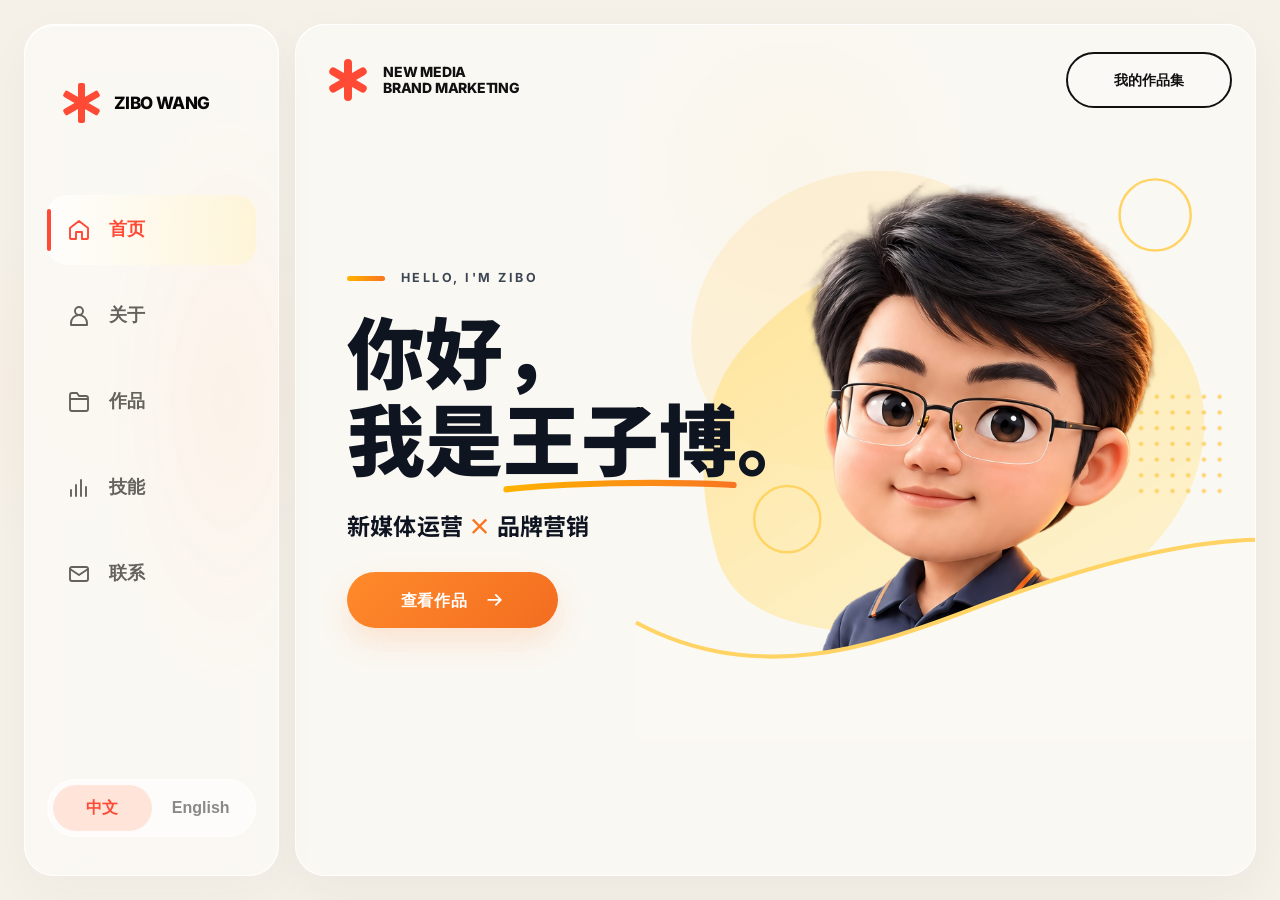
==== commit 662a512e: "Bundle CSS/JS into single files (29+28 requests -> 2)" ====
--- a/index.html
+++ b/index.html
@@ -5,8 +5,7 @@
   <meta name="viewport" content="width=device-width,initial-scale=1">
   <meta name="description" content="Zibo Wang — New Media Operations and Brand Marketing portfolio">
   <title>Zibo Wang — New Media Operations & Brand Marketing</title>
-  <link rel="stylesheet" href="assets/fonts/selfhosted.css">
-  <style>
+  <link rel="stylesheet" href="assets/bundle.css"><style>
     :root{--ink:#070707;--paper:#f5f1e8;--cream:#fffaf0;--yellow:#ffd817;--red:#ff4a36;--blue:#7dbcf0;--blue2:#55a8ec;--muted:#5e5b55;--x:clamp(28px,6vw,92px);--ease:cubic-bezier(.22,1,.36,1)}
     *{box-sizing:border-box}html{scroll-behavior:smooth}body{margin:0;background:#ddd9d1;color:var(--ink);font:400 16px/1.6 Inter,Arial,sans-serif;overflow-x:clip}.page{width:min(100%,1440px);margin:auto;background:var(--paper);position:relative;overflow:clip}.page:before{content:"";position:fixed;inset:0;pointer-events:none;z-index:900;background-image:linear-gradient(rgba(7,7,7,.025) 1px,transparent 1px),linear-gradient(90deg,rgba(7,7,7,.025) 1px,transparent 1px);background-size:54px 54px;background-position:0 var(--grid-y,0);mask-image:linear-gradient(to bottom,#0008,transparent 90%)}a{color:inherit;text-decoration:none}img{display:block;max-width:100%}button{font:inherit;color:inherit}.display{font-family:Anton,Impact,sans-serif;text-transform:uppercase;letter-spacing:-.025em}.hand{font-family:Caveat,"Comic Sans MS",cursive}.section-title{font:400 clamp(72px,7vw,112px)/.92 Anton,Impact,sans-serif;letter-spacing:-.02em;text-transform:uppercase;margin:0}.eyebrow{font-size:12px;font-weight:800;letter-spacing:.1em;text-transform:uppercase}.body-copy{font-size:clamp(15px,1.05vw,17px);line-height:1.72;letter-spacing:.005em;max-width:58ch}.sr{position:absolute;width:1px;height:1px;overflow:hidden;clip:rect(0 0 0 0)}section{scroll-margin-top:90px}.focusable:focus-visible,a:focus-visible,button:focus-visible{outline:3px solid var(--red);outline-offset:4px}
     .scroll-progress{position:fixed;z-index:1100;left:0;top:0;width:100%;height:3px;transform-origin:left;background:var(--red);scale:0 1}.asterisk{width:44px;height:44px;position:relative}.asterisk i{position:absolute;left:19px;top:2px;width:7px;height:40px;background:var(--red);border-radius:8px}.asterisk i:nth-child(2){rotate:60deg}.asterisk i:nth-child(3){rotate:-60deg}
@@ -158,41 +157,13 @@
     }
     @media(prefers-reduced-motion:reduce){html{scroll-behavior:auto}}
 </style>
-  <link rel="stylesheet" href="assets/sidebar.css?v=20261015-0100">
-  <link rel="stylesheet" href="assets/hero-v2.css?v=20261015-0100">
-  <link rel="stylesheet" href="assets/section-navigation.css?v=astra-20261002">
-  <link rel="stylesheet" href="assets/about-astra.css?v=20261003">
-  <link rel="stylesheet" href="assets/work-landing.css?v=hub-20261007">
-<link rel="stylesheet" href="assets/thinking-modal.css?v=20261007">
-<link rel="stylesheet" href="assets/wechat-page.css?v=back-to-work-20261009">
-<style id="shared-trust-icon-style">
+  <style id="shared-trust-icon-style">
 .build-trust-icon{display:block;flex-shrink:0;width:26px;height:26px;object-fit:contain}
 .thinking-final-node .build-trust-icon{width:48px;height:48px}
 .wechat-trust-result{display:flex;align-items:center;justify-content:center;gap:9px}
 .wechat-trust-result .build-trust-icon{width:23px;height:23px}
 @media(max-width:900px){.thinking-final-node .build-trust-icon{width:40px;height:40px}}
 </style>
-<link rel="stylesheet" href="assets/wechat-analysis-template.css?v=research-cases-20261009">
-<link rel="stylesheet" href="assets/wechat-video-page.css?v=20261015-030908">
-<link rel="stylesheet" href="assets/rednote-page.css?v=separate-screens-20261010">
-<link rel="stylesheet" href="assets/wechat-layout-v3.css?v=single-screen-20261010">
-<link rel="stylesheet" href="assets/portfolio-typography.css?v=rednote-standard-20261010">
-<link rel="stylesheet" href="assets/rednote-screen-fit.css?v=gallery-scroll-20261012-184842">
-<link rel="stylesheet" href="assets/wechat-screen-fit.css?v=single-screen-20261010">
-  <link rel="stylesheet" href="assets/contact-page.css?v=20261015-0100">
-  <link rel="stylesheet" href="assets/rednote-gallery.css?v=visual-order-20261013-052143">
-<link rel="stylesheet" href="assets/design-page.css?v=20261014-185847">
-<link rel="stylesheet" href="assets/hero-resume-buttons.css?v=20261014-191125">
-<link rel="stylesheet" href="assets/skills-page.css?v=20261014-184738">
-<link rel="stylesheet" href="assets/portfolio-button.css?v=20261013-080845">
-<link rel="stylesheet" href="assets/portfolio-motion.css?v=20261014-192011">
-<link rel="stylesheet" href="assets/portfolio-zh.css?v=20261015-ref4">
-<link rel="stylesheet" href="assets/portfolio-zh-headings.css?v=20261015-021346">
-<link rel="stylesheet" href="assets/portfolio-zh-header.css?v=20261021-154811">
-<link rel="stylesheet" href="assets/rednote-zh-media.css?v=20261015-023904">
-<link rel="stylesheet" href="assets/portfolio-zh-content-type.css?v=20261015-025943">
-<link rel="stylesheet" href="assets/portfolio-position-refinements.css?v=20261015-031652">
-<link rel="stylesheet" href="assets/content-reading-flow.css?v=20261015-032617">
 </head>
 <body>
   <div class="scroll-progress" aria-hidden="true"></div>
@@ -455,33 +426,5 @@
   <div class="cursor-label" aria-hidden="true"></div>
   
   <dialog class="thinking-modal" id="thinking-modal" role="dialog" aria-modal="true" aria-labelledby="thinking-modal-title" aria-describedby="thinking-modal-subtitle"><div class="thinking-backdrop" aria-hidden="true"></div><div class="thinking-surface"><button type="button" class="thinking-close" aria-label="Close thinking model" autofocus>×</button><header class="thinking-modal-header"><div><p class="thinking-modal-eyebrow">MY THINKING MODEL</p><h2 class="thinking-modal-title" id="thinking-modal-title">HOW DO I <span>THINK</span></h2><p class="thinking-modal-subtitle" id="thinking-modal-subtitle">Different audiences build trust in different ways.</p></div><div class="thinking-modal-tabs" role="tablist" aria-label="Thinking audience"><button type="button" role="tab" data-audience="business" aria-selected="true" aria-controls="thinking-framework"><svg viewBox="0 0 32 32" aria-hidden="true"><path d="M4 28V18h5v10Zm9 0V11h5v17Zm9 0V4h5v24Z"/></svg>Business</button><button type="button" role="tab" data-audience="consumer" aria-selected="false" tabindex="-1" aria-controls="thinking-framework"><svg viewBox="0 0 32 32" aria-hidden="true"><path d="M16 28 5 17C-3 8 9 0 16 8c7-8 19 0 11 9Z"/></svg>Consumer</button></div></header><div class="thinking-framework" id="thinking-framework" role="tabpanel" aria-label="Trust framework"></div><svg class="thinking-final-path" viewBox="0 0 30 28" aria-hidden="true"><path pathLength="100" d="M15 1v24m-5-6 5 7 5-7"/></svg><div class="thinking-final-node"><img class="build-trust-icon" src="assets/icons/trust-handshake-unified.svg" alt="" aria-hidden="true">BUILD TRUST</div></div><div class="thinking-detail" id="thinking-node-detail" role="tooltip" hidden></div></dialog>
-<script src="assets/vendor/gsap.min.js"></script>
-  <script src="assets/screen-cuts.js?v=20261015-022519"></script>
-<script src="assets/section-navigation.js?v=20261015-032617"></script>
-  <script src="assets/portfolio-zh-data.js?v=20261029-053725"></script>
-<script src="assets/portfolio-zh-about.js?v=20261014-235031"></script>
-<script src="assets/portfolio-zh.js?v=20261015-greeting"></script>
-  <script src="assets/sidebar.js?v=20261015-panel"></script>
-  <script src="assets/hero-v2.js?v=20261015-022519"></script>
-  <script src="assets/about-astra.js?v=20261015-031012"></script>
-  <script src="assets/work-landing.js?v=20261015-022519"></script>
-<script src="assets/thinking-modal.js?v=20261015-022519"></script>
-<script src="assets/wechat-analysis-data.js?v=research-caption-aligned-20261009"></script>
-<script src="assets/wechat-analysis-template.js?v=20261015-022519"></script>
-<script src="assets/wechat-video-page.js?v=20261015-032617"></script>
-<script src="assets/wechat-page.js?v=20261015-032617"></script>
-<script src="assets/rednote-data.js?v=design-20261013-064652"></script>
-<script src="assets/rednote-page.js?v=20261015-032617"></script>
-<script src="assets/wechat-screen-fit.js?v=20261015-032617"></script>
-<script src="assets/contact-page.js?v=contact-card-20261012-021710"></script>
-<script src="assets/design-data.js?v=20261029-053725"></script>
-<script src="assets/design-page.js?v=20261015-0040"></script>
-<script src="assets/skills-bag.js?v=20261015-0040"></script>
-<script src="assets/portfolio-motion.js?v=20261015-022519"></script>
-<script src="assets/portfolio-zh-header.js?v=20261015-023306"></script>
-<script src="assets/portfolio-zh-headings.js?v=20261015-030908"></script>
-<script src="assets/rednote-zh-media.js?v=20261015-023904"></script>
-<script src="assets/portfolio-position-refinements.js?v=20261015-031652"></script>
-<script src="assets/content-reading-flow.js?v=20261015-032617"></script>
-</body>
+<script src="assets/bundle.js"></script></body>
 </html>
--- a/assets/bundle.css
+++ b/assets/bundle.css
@@ -0,0 +1,2517 @@
+/* ==== assets/fonts/selfhosted.css ==== */
+@font-face{font-family:'Inter';font-style:normal;font-weight:400;font-display:swap;src:url('fonts/selfhosted/inter-400.woff2') format('woff2');}
+@font-face{font-family:'Inter';font-style:normal;font-weight:600;font-display:swap;src:url('fonts/selfhosted/inter-600.woff2') format('woff2');}
+@font-face{font-family:'Inter';font-style:normal;font-weight:700;font-display:swap;src:url('fonts/selfhosted/inter-700.woff2') format('woff2');}
+@font-face{font-family:'Inter';font-style:normal;font-weight:800;font-display:swap;src:url('fonts/selfhosted/inter-800.woff2') format('woff2');}
+@font-face{font-family:'Anton';font-style:normal;font-weight:400;font-display:swap;src:url('fonts/selfhosted/anton-400.woff2') format('woff2');}
+@font-face{font-family:'Caveat';font-style:normal;font-weight:600;font-display:swap;src:url('fonts/selfhosted/caveat-600.woff2') format('woff2');}
+@font-face{font-family:'Caveat';font-style:normal;font-weight:700;font-display:swap;src:url('fonts/selfhosted/caveat-700.woff2') format('woff2');}
+
+/* ==== assets/sidebar.css ==== */
+:root {
+  --sidebar-width: 205px;
+  --sidebar-offset: 24px;
+  --sidebar-space: calc(var(--sidebar-offset) + var(--sidebar-width) + 24px);
+  --gutter: clamp(24px, 3vw, 56px);
+}
+body { background: var(--paper); }
+.sidebar-ambient {
+  position: fixed; inset: 0; z-index: 0; pointer-events: none;
+  background:
+    radial-gradient(ellipse at 10% 36%, #fcd4c066 0, transparent 27%),
+    radial-gradient(ellipse at 18% 80%, #f8d99066 0, transparent 25%),
+    radial-gradient(ellipse at 38% 12%, #cfdaee66 0, transparent 29%),
+    var(--paper);
+}
+.page {
+  position: relative; z-index: 1;
+  margin: 0 0 0 var(--sidebar-space);
+  width: calc(100% - var(--sidebar-space)); max-width: none;
+  container-type: inline-size; container-name: portfolio;
+  --x: var(--gutter);
+}
+section { scroll-margin-top: 24px; }
+.scroll-progress { z-index: 60; }
+.glass-sidebar {
+  position: fixed; z-index: 50;
+  left: var(--sidebar-offset); top: 20px; bottom: 20px;
+  width: var(--sidebar-width); padding: 32px 18px 24px;
+  display: flex; flex-direction: column; gap: 0;
+  border: 1px solid rgba(255,255,255,.72); border-radius: 32px;
+  background: rgba(248,246,241,.66);
+  backdrop-filter: blur(24px) saturate(130%);
+  -webkit-backdrop-filter: blur(24px) saturate(130%);
+  box-shadow: 0 20px 60px #1212120f, inset 0 1px 0 #ffffffb8;
+  animation: sidebar-arrive .5s var(--ease) both;
+}
+@keyframes sidebar-arrive { from { opacity: 0; transform: translateX(-12px); } to { opacity: 1; transform: translateX(0); } }
+.sidebar-brand {
+  display: flex; align-items: center; gap: 14px;
+  padding: 14px 12px; flex-shrink: 0;
+  font-size: 20px; line-height: 1.4; font-weight: 800; letter-spacing: .035em;
+  white-space: nowrap;
+}
+.sidebar-brand .asterisk { width: 38px; height: 38px; flex: 0 0 38px; }
+.sidebar-brand .asterisk i { left: 16px; top: 0; height: 38px; width: 7px; border-radius: 2px; }
+.sidebar-links { display: grid; gap: 12px; margin-top: 48px; }
+.sidebar-link {
+  display: flex; align-items: center; position: relative;
+  min-height: 60px; padding: 0 20px; gap: 18px; border-radius: 18px;
+  color: rgba(23,23,23,.66); font-size: 18px; font-weight: 600; line-height: 1.4; letter-spacing: .01em;
+  transition: color .18s ease, background-color .18s ease, transform .18s ease;
+}
+.sidebar-link svg { width: 22px; height: 22px; flex: 0 0 22px; fill: none; stroke: currentColor; stroke-width: 1.9; stroke-linecap: round; stroke-linejoin: round; }
+.sidebar-link::before {
+  content: ''; position: absolute; left: 0; top: 12px; bottom: 12px;
+  width: 4px; border-radius: 999px; background: var(--red); opacity: 0;
+  transition: opacity .2s ease;
+}
+.sidebar-link:hover { color: var(--ink); background: #ffffff6b; transform: translateX(2px); }
+.sidebar-link.active { background: rgba(255,249,235,.78); color: var(--ink); box-shadow: 0 8px 24px #281e1409, inset 0 1px 0 #ffffff99; }
+.sidebar-link.active::before { opacity: 1; }
+.sidebar-link.active svg { color: var(--red); }
+.language-switch {
+  position: relative; display: grid; grid-template-columns: 1fr 1fr;
+  margin-top: auto; padding: 5px; min-height: 54px; flex-shrink: 0;
+  border: 1px solid #ffffff80; border-radius: 999px; background: #ffffff6b;
+}
+.language-switch::before {
+  content: ''; position: absolute; top: 5px; bottom: 5px; left: 5px;
+  width: calc(50% - 5px); border-radius: 999px; background: #ffe1d2b8;
+  transform: translateX(100%); transition: transform .25s var(--ease);
+}
+.language-switch[data-language="zh"]::before { transform: translateX(0); }
+.language-switch button {
+  position: relative; border: 0; border-radius: 999px; background: transparent;
+  min-width: 0; padding: 10px 6px; font-size: 15px; font-weight: 600;
+  line-height: 1.4; color: #17171780; cursor: pointer; transition: color .2s ease;
+}
+.language-switch button[aria-pressed="true"] { color: var(--red); }
+.sidebar-toggle, .sidebar-backdrop { display: none; }
+.section-title { font-size: clamp(58px, 8cqi, 128px); }
+.work-title { font-size: clamp(72px, 11cqi, 170px); }
+.category-title { font-size: clamp(40px, 6cqi, 88px); }
+.rednote-grid {
+  width: min(calc(100% - var(--gutter) * 2), var(--content-max));
+  max-width: 100%; margin-inline: auto;
+}
+.experience-heading .section-title, .services-intro .section-title { font-size: clamp(42px, 5cqi, 80px); }
+.experience-heading, .services-intro { top: 32px; }
+.create h2 { font-size: clamp(46px, 6cqi, 96px); }
+.create p { font-size: clamp(32px, 4.4cqi, 66px); }
+.skill-group h3 { font-size: clamp(32px, 4.4cqi, 60px); }
+/* Chinese display/hand typography is owned by portfolio-zh.css. .display,
+   .section-title and .hand are no longer used by the current page. */
+@media (max-width:1199px) and (min-width:900px) {
+  :root { --sidebar-width: 205px; --sidebar-offset: 16px; --gutter: 24px; }
+  .glass-sidebar { padding-inline: 12px; }
+  .sidebar-brand { font-size: 18px; gap: 10px; padding-inline: 8px; }
+  .sidebar-brand .asterisk { flex-basis: 34px; width: 34px; }
+  .sidebar-link { padding-inline: 16px; font-size: 17px; }
+}
+@container portfolio (max-width:820px) {
+  .experience, .services { grid-template-columns: minmax(0,1fr); gap: 40px; }
+  .experience-heading, .services-intro { position: relative; top: auto; margin: 0; }
+  .service { grid-template-columns: 28px minmax(0,1fr) 24px; }
+  .service p { grid-column: 2; }
+  .service-arrow { grid-column: 3; grid-row: 1; }
+  .skill-groups { grid-template-columns: 1fr; }
+  .skill-group { border-right: 0; }
+  .contact { grid-template-columns: minmax(0,1fr); }
+  .contact-inner { padding: 56px var(--gutter); }
+  .red-panel, .contact:not(.in) .red-panel { padding: 64px var(--gutter) 112px; }
+  .red-panel::before { clip-path: polygon(0 6%,100% 0,100% 100%,0 100%); }
+  .footer { grid-template-columns: 1fr 1fr; }
+  .footer-cta { grid-column: 1/-1; justify-self: stretch; }
+  .rednote-grid { columns: 3; }
+}
+@container portfolio (max-width:620px) {
+  .vibe-track { grid-template-columns: minmax(0,1fr); }
+  .rednote-grid { columns: 2; }
+  .work-head { display: block; }
+  .work-note { display: inline-block; }
+  .footer { grid-template-columns: 1fr; }
+  .footer > div + div { border: 0; padding-left: 0; }
+}
+@media (max-width:899px) {
+  :root { --sidebar-width: 205px; --sidebar-offset: 12px; --sidebar-space: 0px; --gutter: 24px; }
+  .page { margin-left: 0; width: 100%; }
+  section { scroll-margin-top: 78px; }
+  .glass-sidebar {
+    top: 12px; bottom: 12px; padding-top: 62px;
+    visibility: hidden; opacity: 0; transform: translateX(calc(-100% - 20px));
+    transition: transform .4s var(--ease), opacity .3s, visibility .4s; animation: none;
+  }
+  .glass-sidebar.open { visibility: visible; opacity: 1; transform: translateX(0); }
+  .sidebar-links { margin-top: 24px; }
+  .sidebar-toggle {
+    display: grid; place-items: center; position: fixed; left: 24px; top: 24px; z-index: 60;
+    width: 42px; height: 42px; border: 1px solid #ffffffb8; border-radius: 14px;
+    background: #fffaf0ed; color: var(--ink); cursor: pointer; box-shadow: 0 4px 16px #1212120a;
+  }
+  .sidebar-toggle svg { width: 22px; height: 22px; stroke: currentColor; stroke-width: 2; fill: none; }
+  .sidebar-toggle[aria-expanded="true"] .menu-lines { display: none; }
+  .sidebar-toggle .menu-close { display: none; }
+  .sidebar-toggle[aria-expanded="true"] .menu-close { display: block; }
+  .sidebar-backdrop { display: block; position: fixed; inset: 0; z-index: 40; background: #1414141f; visibility: hidden; opacity: 0; transition: opacity .3s, visibility .3s; }
+  .sidebar-backdrop.open { visibility: visible; opacity: 1; }
+  body.drawer-open { overflow: hidden; }
+}
+@media (max-height:620px) {
+  .glass-sidebar { padding-block: 16px; overflow-y: auto; }
+  .sidebar-brand { padding-block: 8px; }
+  .sidebar-links { margin-top: 18px; gap: 6px; }
+  .sidebar-link { min-height: 48px; }
+  .language-switch { margin-top: auto; }
+}
+@media (max-height:620px) and (max-width:899px) {
+  .glass-sidebar { padding-top: 62px; }
+}
+@media (prefers-reduced-motion:reduce) {
+  .glass-sidebar { animation: none; }
+  .glass-sidebar, .sidebar-link, .sidebar-link::before, .language-switch::before, .sidebar-backdrop { transition: none; }
+  .sidebar-link:hover { transform: none; }
+}
+
+/* ==== assets/hero-v2.css ==== */
+/* Editorial Home. The persistent content viewport owns section navigation. */
+:root{--page-bg:#f5f1e9;--panel-bg:rgba(251,249,244,.9);--hero-ink:#080808;--hero-red:var(--red,#ff4b32);--sidebar-width:255px;--sidebar-offset:24px;--shell-padding:24px;--shell-gap:16px;--sidebar-space:calc(var(--sidebar-offset) + var(--sidebar-width) + var(--shell-gap));--panel-radius:30px}
+body{background:var(--page-bg)}
+.sidebar-ambient{background:radial-gradient(ellipse at 12% 43%,#fbd6bf24,transparent 28%),var(--page-bg)}
+.page::before{display:none}
+.glass-sidebar{top:var(--shell-padding);bottom:var(--shell-padding);width:255px;min-width:255px;max-width:255px;padding:50px 22px 38px;border:1px solid #ffffffe6;border-radius:30px;overflow:hidden;background:radial-gradient(ellipse at 80% 44%,#ffe2cd40,transparent 44%),var(--panel-bg);box-shadow:0 16px 50px #392b1609,inset 0 1px 0 #ffffffe6;animation:none}
+.sidebar-brand{padding:8px 14px 0;gap:13px;font:800 17px/1 Inter,Arial,sans-serif;letter-spacing:-.035em}
+.sidebar-brand .asterisk{width:40px;height:40px;flex:0 0 40px}
+.sidebar-brand .asterisk i{left:16.5px;top:0;width:7px;height:40px;background:var(--hero-red)}
+.sidebar-links{margin-top:72px;gap:16px}
+.sidebar-link{min-height:70px;padding:0 20px;gap:18px;border-radius:20px;font-size:18px;color:#65615d}
+.sidebar-link svg{width:24px;height:24px;flex-basis:24px;transition:transform .18s ease}
+.sidebar-link:hover{transform:none;background:#ffffff61}
+.sidebar-link:hover svg{transform:translateX(2px)}
+.sidebar-link.active{color:var(--hero-red);background:linear-gradient(90deg,#ffffffc2,#fff4cfb8);box-shadow:none}
+.sidebar-link.active::before{left:0;top:14px;bottom:14px;width:4px;background:var(--hero-red)}
+.language-switch{min-height:58px;padding:5px;background:#ffffff9e}
+.language-switch button{font-size:16px;white-space:nowrap}
+.language-switch::before{top:5px;bottom:5px;left:5px;width:calc(50% - 5px);background:#ffdccdb8}
+#home.hero-card{position:relative;display:block;padding:0;width:100%;height:100%;min-height:640px;min-width:0;overflow:hidden;color:var(--hero-ink);border:0;background:none;box-shadow:none;isolation:isolate}
+.hero-stage{position:relative;width:100%;height:100%;min-height:640px;isolation:isolate;--hero-type:clamp(96px,10.6cqi,144px);--art-width:clamp(620px,57cqi,750px)}
+.hero-ambient{position:absolute;inset:0;pointer-events:none;background:radial-gradient(circle at 52% 17%,#ffcc560e,transparent 23%)}
+.hero-topbar{position:absolute;top:38px;left:58px;right:38px;display:flex;align-items:center;justify-content:space-between;gap:20px;z-index:20}
+.hero-category{display:flex;align-items:center;gap:14px;font:800 14px/1.15 Inter,Arial,sans-serif;letter-spacing:-.015em}
+.hero-category .asterisk{width:42px;height:42px;flex:0 0 42px}
+.hero-category .asterisk i{top:0;left:17px;width:8px;height:42px;background:var(--hero-red)}
+.hero-portfolio{display:inline-flex;align-items:center;justify-content:center;height:56px;gap:16px;padding:0 27px;border:2px solid #111;border-radius:999px;background:#ffffff2e;font:800 14px/1.2 Inter,Arial,sans-serif;white-space:nowrap;transition:transform .18s ease,background-color .18s ease}
+.hero-portfolio svg{width:22px;height:22px;fill:none;stroke:currentColor;stroke-width:2;stroke-linecap:round;stroke-linejoin:round;transition:transform .18s ease}
+.hero-portfolio:hover{transform:translateY(-2px);background:#ffffff66}
+.hero-portfolio:hover svg{transform:translateX(3px)}
+.hero-text{position:absolute;left:clamp(40px,4.5cqi,60px);top:23%;z-index:10;width:max-content;max-width:100%}
+.hero-hand{font-family:Caveat,'Comic Sans MS',cursive;font-weight:600}
+.hero-greeting{position:relative;width:max-content;color:#111;font-size:clamp(54px,5.8cqi,78px);line-height:1;transform:rotate(-3deg)}
+.hello-sparks{position:absolute;right:-47px;top:-29px;width:49px;height:51px;fill:none;stroke:#ffd465;stroke-width:8;stroke-linecap:round}
+.hello-underline{position:absolute;left:0;bottom:-15px;width:130%;height:25px;overflow:visible;transform-origin:left center}
+#home .hero-name{margin:26px 0 0;font:400 var(--hero-type)/.98 Anton,Impact,'Arial Narrow',sans-serif;letter-spacing:-.045em;text-transform:uppercase;overflow-wrap:normal}
+.hero-word{display:inline-block;white-space:nowrap}
+.hero-im{display:block;width:max-content}
+.hero-name-row{display:flex;align-items:baseline;gap:.16em;margin-top:12px;white-space:nowrap}
+.hero-wang{color:var(--hero-red)}
+.hero-statement-wrap{position:relative;width:clamp(310px,29.5cqi,390px);margin:38px 0 0 30px}
+.hero-statement{position:relative;margin:0;padding:17px 28px 25px;border-radius:8px 18px 18px 16px;background:linear-gradient(135deg,#ffe89b,#fff0b7);transform:rotate(-4deg);box-shadow:0 12px 30px #5c430a0d;font-size:clamp(25px,2.5cqi,33px);line-height:1.18;color:#111;transition:transform .22s ease}
+.hero-statement:hover{transform:translateY(-2px) rotate(-3deg)}
+.hero-statement>span{display:block;white-space:nowrap}
+.hero-statement>svg{position:absolute;left:28px;bottom:7px;width:calc(100% - 56px);height:25px;transform-origin:left center}
+.statement-sparks{position:absolute;left:-49px;top:-15px;width:42px;height:91px;fill:none;stroke:#ffbf24;stroke-width:6;stroke-linecap:round}
+.hero-visual{position:absolute;right:0;top:14%;width:var(--art-width);aspect-ratio:750/720;pointer-events:none;z-index:4}
+.hero-art,.hero-wave{position:absolute;inset:0;width:100%;height:100%;overflow:visible}
+.hero-blob,.hero-ring{transform-box:fill-box;transform-origin:center}
+.hero-portrait-frame{position:absolute;left:25%;top:2%;width:67.57%;height:90%;overflow:hidden;z-index:2}
+.hero-portrait{position:absolute;display:block;left:-43.2%;top:0;width:170%;max-width:none;height:auto}
+.hero-wave{z-index:3}
+/* Chinese hero typography is owned by portfolio-zh.css (loaded last). The zh
+   branches that used to live here fought that file and lost on load order. */
+html[lang='zh'] .hero-statement{font-size:24px;line-height:1.45}
+@media(min-width:900px) and (max-height:780px){.glass-sidebar{padding-block:34px}.sidebar-links{margin-top:48px;gap:12px}.sidebar-link{min-height:58px}.hero-text{top:22%}.hero-stage{--hero-type:clamp(96px,min(10.6cqi,16.8vh),132px)}.hero-statement-wrap{margin-top:32px}.hero-visual{top:14%}}
+@media(min-width:900px) and (max-height:620px){.glass-sidebar{padding-block:20px;overflow-y:auto}.sidebar-links{margin-top:24px;gap:8px}.sidebar-link{min-height:48px}.language-switch{margin-top:24px}}
+@container section-window (max-width:950px){
+ #home.hero-card{height:auto;min-height:100%;padding:34px 32px 0}
+ .hero-stage{height:auto;min-height:0}
+ .hero-topbar{position:relative;inset:auto;flex-wrap:wrap}
+ .hero-category{font-size:12px;gap:12px}.hero-portfolio{height:48px;font-size:12px;padding-inline:20px;margin-left:auto}
+ .hero-text{position:relative;inset:auto;width:max-content;max-width:100%;margin:54px auto 0}
+ #home .hero-name{font-size:clamp(74px,12.5cqi,114px)}
+ .hero-greeting{font-size:64px}.hero-statement-wrap{width:360px;max-width:calc(100% - 30px);margin-top:34px}
+ .hero-statement{font-size:29px}.hero-visual{position:relative;inset:auto;width:min(680px,100%);margin:32px auto -25px}
+}
+@media(max-width:899px){
+ :root{--sidebar-offset:12px;--sidebar-space:0px}
+ .glass-sidebar{top:12px;bottom:12px;padding:70px 22px 28px;visibility:hidden;opacity:0;transform:translateX(calc(-100% - 20px));transition:transform .4s var(--ease),opacity .3s,visibility .4s;animation:none}
+ .glass-sidebar.open{visibility:visible;opacity:1;transform:translateX(0)}
+ .sidebar-links{margin-top:36px}.sidebar-link{min-height:60px}.sidebar-toggle{display:grid}.sidebar-backdrop{display:block}
+}
+@container section-window (max-width:500px){
+ #home.hero-card{padding:28px 22px 0}.hero-topbar{gap:18px}.hero-category{font-size:11px}
+ .hero-category .asterisk{width:32px;height:32px;flex-basis:32px}.hero-category .asterisk i{left:13px;width:6px;height:32px}
+ .hero-portfolio{height:44px;font-size:11px;padding-inline:16px}.hero-text{margin-top:42px;width:100%}
+ .hero-greeting{font-size:54px}#home .hero-name{font-size:clamp(48px,12.9cqi,66px);margin-top:25px;letter-spacing:-.045em}
+ .hero-name-row{gap:.13em;margin-top:10px}.hero-statement-wrap{width:calc(100% - 14px);max-width:none;margin:30px 0 0 7px}
+ .hero-statement{font-size:clamp(22px,6.2cqi,28px);padding:17px 20px 25px}.hero-statement>span{white-space:normal}
+ .statement-sparks{display:none}.hello-sparks{width:37px;right:-36px;top:-17px}
+ .hero-visual{width:112%;max-width:none;left:-8%;margin-top:24px}
+ html[lang='zh'] .hero-greeting{font-size:42px}html[lang='zh'] .hero-im{font-size:42px;line-height:1.4}html[lang='zh'] .hero-statement{font-size:20px}
+}
+@media(prefers-reduced-motion:reduce){.glass-sidebar,.sidebar-link,.sidebar-link svg,.hero-portfolio,.hero-portfolio svg,.hero-statement{transition:none!important;animation:none!important}.hero-portfolio:hover,.hero-portfolio:hover svg,.sidebar-link:hover svg{transform:none}.hero-statement:hover{transform:rotate(-4deg)}}
+
+/* ==== assets/section-navigation.css ==== */
+/* One stationary rounded viewport; every section keeps its own reading area. */
+html,body { width:100%; height:100%; overflow:hidden; }
+html { scroll-behavior:auto; }
+.page.section-viewport {
+  position:fixed; top:var(--shell-padding); bottom:var(--shell-padding); left:var(--sidebar-space); right:var(--shell-padding);
+  width:auto; max-width:none; height:auto; margin:0; overflow:hidden; isolation:isolate;
+  border-radius:var(--panel-radius); background:var(--panel-bg);
+  backdrop-filter:blur(20px); -webkit-backdrop-filter:blur(20px);
+  box-shadow:0 18px 50px #2f25170c,inset 0 1px 0 #ffffffc7;
+  container-type:inline-size; container-name:section-window;
+}
+.section-viewport::after { content:''; position:absolute; inset:0; z-index:30; border:1px solid #ffffffe6; border-radius:inherit; pointer-events:none; }
+.section-layer { position:absolute; inset:0; width:100%; height:100%; min-width:0; transform-origin:center; }
+.section-layer[hidden] { display:none!important; }
+.section-scroll-area { width:100%; height:100%; overflow-y:auto; overflow-x:hidden; overscroll-behavior:contain; scrollbar-width:thin; scrollbar-color:#ac947c70 transparent; scroll-behavior:auto; }
+.section-scroll-area::-webkit-scrollbar { width:6px; }
+.section-scroll-area::-webkit-scrollbar-thumb { background:#ac947c70; border-radius:6px; }
+.section-scroll-area:focus-visible { outline:2px solid var(--hero-red); outline-offset:-6px; }
+.section-scroll-area :is(h1,h2)[tabindex='-1']:focus { outline:none; }
+.section-viewport #home.hero-card { border-color:transparent; border-radius:0; background:none; backdrop-filter:none; -webkit-backdrop-filter:none; box-shadow:none; }
+.section-viewport :is(.experience-heading,.services-intro) { position:relative; top:auto; }
+.section-viewport :is(.experience,.services,.work,.wechat,.rednote,.skills-head,.skill-groups,.footer) { --x:clamp(24px,5cqi,72px); --gutter:clamp(24px,5cqi,72px); }
+.section-viewport :is(.experience,.services) { padding-block:clamp(56px,8cqi,110px); }
+.section-viewport .work { padding-top:clamp(56px,8cqi,110px); }
+.section-viewport .work-title { font-size:clamp(72px,10cqi,144px); }
+.section-viewport .work-head { padding-bottom:28px; }
+.section-viewport .work-head>div:first-child:after { margin-top:28px; }
+.section-viewport .work-tabs { margin-top:28px; }
+.section-viewport :is(.vibe-sticky,.rednote-sticky) { position:relative; top:auto; height:auto; overflow:visible; }
+.section-viewport .vibe { height:auto; padding-block:56px 88px; }
+.section-viewport .rednote { height:auto; }
+.section-viewport .category-title { font-size:clamp(40px,6cqi,80px); }
+.scroll-progress { display:none; }
+@container section-window (max-width:900px) {
+  .experience,.services { grid-template-columns:minmax(0,1fr); gap:40px; }
+  .experience-heading,.services-intro { margin-bottom:0; }
+  .service { grid-template-columns:32px minmax(0,1fr) 24px; }
+  .service p { grid-column:2; }
+  .service-arrow { grid-column:3; grid-row:1; }
+  .skill-groups { grid-template-columns:minmax(0,1fr); }
+  .skill-group { border-right:0; }
+  .contact { grid-template-columns:minmax(0,1fr); }
+  .contact-inner { padding:56px 28px; gap:28px; }
+  .red-panel,.contact:not(.in) .red-panel { padding:64px 28px 112px; }
+  .red-panel:before { clip-path:polygon(0 6%,100% 0,100% 100%,0 100%); }
+  .footer { grid-template-columns:minmax(0,1fr) minmax(0,1fr); }
+  .footer-cta { grid-column:1/-1; justify-self:stretch; }
+}
+@container section-window (max-width:600px) {
+  .section-title { font-size:clamp(40px,12cqi,72px); }
+  .vibe-track { grid-template-columns:minmax(0,1fr); }
+  .project { width:100%; }
+  .rednote-grid { columns:2; }
+  .work-title { font-size:clamp(64px,16cqi,96px); }
+  .work-tabs { gap:12px; }
+  .article-row { grid-template-columns:28px minmax(0,1fr); gap:14px; }
+  .article-row h3 { font-size:22px; }
+  .article-row .read { display:none; }
+  .service { grid-template-columns:28px minmax(0,1fr); gap:14px; }
+  .service-arrow { display:none; }
+  .footer { grid-template-columns:minmax(0,1fr); }
+  .footer>div+div { border:0; padding-left:0; }
+}
+@media (max-width:899px) {
+  .page.section-viewport { top:76px; bottom:16px; left:16px; right:16px; margin:0; width:auto; }
+  .section-scroll-area { -webkit-overflow-scrolling:touch; }
+}
+
+
+/* ==== assets/about-astra.css ==== */
+/* Bound education cards and a chronological, interactive experience path. */
+.about-panel{position:relative;isolation:isolate;min-height:max(790px,100%);height:auto;padding:40px 54px 48px;box-sizing:border-box;overflow:clip;color:#111;--about-gap:46px;--about-label:#67635f;--node-size:clamp(74px,7cqi,92px);--node-offset:calc(var(--node-size)/2 + 17px);--year-offset:calc(var(--node-size) + 52px)}
+.about-utility{position:relative;z-index:1;display:flex;align-items:center;justify-content:space-between;gap:24px;min-height:56px}
+.about-content{position:relative;z-index:1;display:grid;grid-template-columns:minmax(0,.92fr) 1px minmax(0,1.08fr);gap:38px;margin-top:52px;min-height:580px}
+.about-education,.about-experience{min-width:0}
+.about-panel .about-title{display:flex;gap:.2em;align-items:baseline;margin:0;white-space:nowrap;font:400 clamp(70px,8cqi,110px)/1.04 Anton,Impact,'Arial Narrow',sans-serif;letter-spacing:.005em;overflow-wrap:normal}
+.about-title .about-me{color:var(--hero-red)}
+.about-panel .about-label{margin:0;font:700 28px/1.15 Inter,Arial,sans-serif;letter-spacing:-.015em;color:var(--about-label);overflow-wrap:normal}
+.about-education>.about-label{margin-top:var(--about-gap)}
+.about-divider{background:rgba(72,68,62,.18);align-self:stretch;margin:8px 0 20px}
+.education-bound{position:relative;display:grid;gap:22px;margin-top:var(--about-gap);padding:8px 4px 0 16px;max-width:540px}
+.education-motion{position:relative;outline:none}
+.education-card{position:relative;display:grid;grid-template-columns:82px minmax(0,1fr);gap:22px;align-items:center;min-height:178px;padding:26px 24px 26px 64px;border:1px solid rgba(92,83,72,.10);border-radius:14px;background:rgba(255,254,251,.94);box-shadow:0 14px 30px rgba(66,51,30,.07),0 2px 6px rgba(66,51,30,.035);transform-origin:28px 28px;transform:rotate(-4deg)}
+.education-motion+.education-motion .education-card{transform:rotate(2deg)}
+.education-motion:focus-visible .education-card{outline:2px solid var(--hero-red);outline-offset:4px}
+.school-logo{display:grid;place-items:center;width:82px;height:90px;flex:none}
+.school-logo img{display:block;object-fit:contain;width:82px;height:82px;max-width:100%;image-rendering:auto}
+.school-logo.logo-xisu img{width:65px;height:86px}
+.education-copy{min-width:0}
+.about-panel .education-copy h3{margin:0;font:700 clamp(17px,1.6cqi,21px)/1.25 Inter,Arial,sans-serif;letter-spacing:-.018em;overflow-wrap:normal}
+.about-panel .education-copy p{margin:8px 0 0;font:400 16px/1.35 Inter,Arial,sans-serif;letter-spacing:0;color:#706c67;overflow-wrap:normal}
+.about-panel .education-copy .education-period{margin-top:9px;font-size:14px;line-height:1.4}
+.education-eyelet{position:absolute;left:19px;width:24px;height:24px;border:2px solid #a39d93;border-radius:50%;background:radial-gradient(circle,#504d46 0 28%,#ccc7bd 30% 38%,#eeeae3 40% 58%,#77736b 60% 64%,#d1ccc2 66%);box-shadow:0 2px 4px #29201725;z-index:2}
+.education-eyelet.top{top:29px}.education-eyelet.bottom{bottom:29px}
+.education-binding{position:absolute;inset:0;z-index:3;pointer-events:none;overflow:visible}
+.education-binding svg{position:absolute;overflow:visible;inset:0;width:100%;height:100%}
+.education-binding .cord-shadow{fill:none;stroke:#9a6d1829;stroke-width:9;stroke-linecap:round;transform:translate(2px,2px)}
+.education-binding .cord{fill:none;stroke:#ffc02b;stroke-width:6;stroke-linecap:round}
+.experience-heading-row{display:flex;align-items:baseline;flex-wrap:wrap;gap:12px;margin-top:6px}
+.experience-hint{display:flex;gap:6px;align-items:center;margin:10px 0 0;max-width:100%;font:400 12px/1.5 Inter,Arial,sans-serif;letter-spacing:0;color:#938a7b}
+.experience-hint svg{width:13px;height:16px;fill:none;stroke:currentColor;stroke-width:1.5;flex:none}
+.experience-map{position:relative;height:540px;margin-top:28px;width:100%;--node-accent:#ff4b32}
+.experience-path{position:absolute;inset:0;width:100%;height:100%;overflow:visible;pointer-events:none}
+.experience-path path{fill:none;stroke-width:7;stroke-linecap:round}
+.timeline-track{stroke:rgba(112,105,94,.14)}.timeline-progress{stroke:rgba(112,105,94,.28)}
+.experience-node{position:absolute;width:0;height:0;z-index:2;transition:opacity .22s ease}
+.experience-node[data-year='2026']{left:25%;top:12.86%;--node-accent:#ff4b32;--year-tint:#ffe3dc}
+.experience-node[data-year='2025']{left:48.33%;top:40.36%;--node-accent:#ffbe16;--year-tint:#ffe9ad}
+.experience-node[data-year='2024']{left:45%;top:65.18%;--node-accent:#1679ef;--year-tint:#e0edff}
+.experience-node[data-year='2022']{left:55%;top:91.07%;--node-accent:#00b67a;--year-tint:#ddf1d9}
+.timeline-dot{position:absolute;left:-10px;top:-10px;width:20px;height:20px;background:var(--node-accent);border:2px solid #fffdf7;border-radius:50%;z-index:3}
+.experience-logo-wrap{position:absolute;left:var(--node-offset);top:0;transform:translate(-50%,-50%)}
+.experience-node[data-year='2024'] .experience-logo-wrap{left:calc(-1 * var(--node-offset))}
+.about-panel .experience-logo{display:grid;place-items:center;width:var(--node-size);height:var(--node-size);padding:14px;border:1px solid rgba(255,255,255,.9);border-radius:50%;background:rgba(255,255,255,.93);box-shadow:0 10px 26px rgba(56,44,25,.055);cursor:pointer;transition:transform .22s ease,box-shadow .22s ease;color:#111}
+.experience-logo img{display:block;width:100%;height:100%;object-fit:contain;image-rendering:auto;pointer-events:none}
+.experience-logo[data-logo='bytedance'] img{width:92%;height:92%}
+.experience-logo[data-logo='nowcoder'] img{width:100%;height:100%}
+.experience-logo:hover,.experience-logo:focus-visible{transform:translateY(-4px) scale(1.035);box-shadow:0 15px 34px rgba(56,44,25,.09)}
+.experience-logo:focus-visible{outline:2px solid var(--node-accent);outline-offset:4px}
+.experience-logo:active{transform:scale(.96)}
+.experience-logo[aria-expanded='true']{transform:scale(1.05)}
+.year-pill{position:absolute;left:var(--year-offset);top:0;transform:translate(-50%,-50%);display:grid;place-items:center;height:40px;min-width:74px;padding:0 12px;white-space:nowrap;border-radius:999px;background:var(--year-tint);font:800 18px/1 Inter,Arial,sans-serif;letter-spacing:0;color:#111}
+.experience-node[data-year='2026'] .year-pill{left:-62px}
+.experience-node[data-year='2024'] .year-pill{left:calc(-1 * var(--year-offset))}
+.experience-tooltip{position:absolute;left:50%;bottom:calc(100% + 10px);transform:translate(-50%,4px);padding:7px 10px;border-radius:8px;background:#302c27;color:#fffdf8;font:500 11px/1.3 Inter,Arial,sans-serif;white-space:nowrap;pointer-events:none;opacity:0;visibility:hidden;transition:opacity .16s ease .3s,transform .16s ease .3s,visibility 0s .3s}
+.experience-logo-wrap:has(.experience-logo:hover) .experience-tooltip,.experience-logo-wrap:has(.experience-logo:focus-visible) .experience-tooltip{opacity:1;visibility:visible;transform:translate(-50%,0)}
+.experience-map.has-selection .experience-node:not(.is-selected){opacity:.55}
+.about-glow{position:absolute;right:-80px;bottom:-130px;width:440px;height:440px;border-radius:50%;background:radial-gradient(circle,rgba(255,201,74,.17) 0%,rgba(255,201,74,.07) 38%,rgba(255,201,74,0) 72%);pointer-events:none;z-index:0}
+.about-panel .experience-popover{position:fixed;margin:0;width:400px;max-width:calc(100vw - 48px);max-height:360px;display:flex;flex-direction:column;box-sizing:border-box;padding:0;border:1px solid rgba(255,255,255,.92);border-radius:22px;background:rgba(255,253,248,.97);backdrop-filter:blur(18px);-webkit-backdrop-filter:blur(18px);box-shadow:0 24px 70px rgba(50,39,23,.13),inset 0 1px 0 rgba(255,255,255,.9);overflow:hidden;overscroll-behavior:contain;color:#111}
+.experience-popover::backdrop{background:transparent}
+.about-panel .experience-popover[hidden]{display:none}
+.popover-close{position:absolute;right:12px;top:12px;display:grid;place-items:center;border:0;border-radius:50%;width:32px;height:32px;background:#eee8de;color:#635b50;cursor:pointer;font:500 23px/1 Inter,Arial,sans-serif}
+.popover-close:focus-visible{outline:2px solid var(--hero-red);outline-offset:3px}
+.popover-header{position:relative;flex:none;padding:24px 26px 14px}
+.popover-content{flex:1 1 auto;min-height:0;overflow-y:auto;overscroll-behavior:contain;scrollbar-gutter:stable;padding:0 26px 24px}
+.popover-brand{display:flex;align-items:center;gap:12px;margin:0}
+.popover-brand img{width:42px;height:42px;object-fit:contain}
+.popover-brand span{font:800 15px/1 Inter,Arial,sans-serif;color:#786c5c}
+.about-panel .popover-company{font:700 20px/1.3 Inter,Arial,sans-serif;letter-spacing:-.018em;margin:0 18px 10px 0;overflow-wrap:normal}
+.about-panel .popover-role{font:600 14px/1.45 Inter,Arial,sans-serif;margin:0;color:#49423a}
+.about-panel .popover-date,.about-panel .popover-location{font:400 12px/1.5 Inter,Arial,sans-serif;margin:5px 0 0;color:#7c7366}
+.popover-bullets{margin:18px 0 0;padding-left:18px;font:400 13px/1.6 Inter,Arial,sans-serif;color:#554d43}
+.popover-bullets li+li{margin-top:10px}
+@container section-window (max-width:1100px){
+ .about-panel{padding:34px 38px 40px;--about-gap:34px;min-height:760px}
+ .about-content{gap:24px;margin-top:44px;grid-template-columns:minmax(0,1.08fr) 1px minmax(0,1fr)}
+ .about-panel .about-title{font-size:clamp(68px,8cqi,88px)}
+ .education-bound{gap:20px;padding-left:12px}
+ .education-card{grid-template-columns:64px minmax(0,1fr);gap:16px;padding:22px 18px 22px 44px;min-height:183px}
+ .education-eyelet{left:12px;width:22px;height:22px}
+ .school-logo{width:64px;height:80px}.school-logo img{width:64px;height:68px}.school-logo.logo-xisu img{width:53px;height:73px}
+ .about-panel .education-copy h3{font-size:17px}.about-panel .education-copy p{font-size:14px}.about-panel .education-copy .education-period{font-size:12px}
+ .about-panel .about-label{font-size:25px}.experience-map{height:510px;margin-top:28px}
+ .year-pill{min-width:64px;height:36px;padding-inline:9px;font-size:16px}
+ .experience-node[data-year='2026'] .year-pill{left:-52px}
+}
+@container section-window (max-width:850px){
+ .about-panel{height:auto;min-height:100%;padding:30px 30px 44px}
+ .about-content{grid-template-columns:minmax(0,1fr);gap:54px;margin-top:44px}
+ .about-divider{height:1px;width:100%;margin:0;display:none}
+ .about-panel .about-title{font-size:clamp(68px,12cqi,98px)}
+ .education-bound{max-width:520px;margin-inline:auto;padding-right:12px}
+ .education-card{min-height:174px;grid-template-columns:76px minmax(0,1fr);padding-left:58px;gap:22px}
+ .school-logo{width:76px}.school-logo img{width:76px;height:76px}.school-logo.logo-xisu img{width:57px;height:77px}
+ .about-panel .education-copy h3{font-size:19px}.about-panel .education-copy p{font-size:15px}.about-panel .education-copy .education-period{font-size:13px}
+ .experience-map{max-width:540px;height:510px;margin:26px auto 0;--node-size:84px}
+ .about-glow{bottom:-100px;right:-100px}
+}
+@container section-window (max-width:480px){
+ .about-panel{padding:26px 20px 38px;--about-gap:30px}
+ .about-utility{align-items:flex-start;gap:12px;flex-wrap:wrap}
+ .about-utility .hero-category{font-size:11px;gap:10px}
+ .about-utility .hero-portfolio{height:38px;padding-inline:13px;font-size:9px;gap:7px}
+ .about-utility .hero-portfolio svg{width:16px;height:16px}
+ .about-utility .hero-category .asterisk{width:30px;height:30px;flex-basis:30px}
+ .about-utility .hero-category .asterisk i{left:12px;width:6px;height:30px}
+ .about-content{margin-top:36px}
+ .about-panel .about-title{font-size:clamp(60px,17cqi,80px)}
+ .about-panel .about-label{font-size:24px}
+ .education-bound{padding-inline:4px;margin-top:36px;gap:24px}
+ .education-card{grid-template-columns:52px minmax(0,1fr);gap:14px;padding:22px 14px 22px 37px;min-height:186px;transform:rotate(-3deg)}
+ .education-motion+.education-motion .education-card{transform:rotate(2deg)}
+ .education-eyelet{left:9px;width:20px;height:20px}
+ .school-logo{width:52px;height:70px}.school-logo img{width:52px;height:60px}.school-logo.logo-xisu img{width:44px;height:61px}
+ .about-panel .education-copy h3{font-size:16px}.about-panel .education-copy p{font-size:13px}.about-panel .education-copy .education-period{font-size:11px}
+ .experience-map{--node-size:66px;--year-offset:105px;--node-offset:48px;height:460px;margin-top:26px}
+ .experience-node[data-year='2026']{left:24%}.experience-node[data-year='2024']{left:47%}
+ .experience-path{transform:none}
+ .about-panel .experience-logo{padding:11px}
+ .year-pill{font-size:14px;min-width:56px;height:33px;padding-inline:8px}
+ .experience-node[data-year='2026'] .year-pill{left:-42px}
+ .timeline-dot{width:16px;height:16px;left:-8px;top:-8px}
+ .about-panel .experience-popover{max-height:55dvh;border-radius:22px}
+ .popover-header{padding:22px 22px 14px}.popover-content{padding:0 22px 22px}
+}
+@media(prefers-reduced-motion:reduce){
+ .experience-node,.experience-logo,.experience-tooltip{transition:none!important}
+ .experience-logo:hover,.experience-logo:focus-visible{transform:none}
+}
+
+/* The logo, year and employer name stay fixed while the details scroll. */
+.about-panel .popover-header .popover-company{margin:14px 0 0}
+
+/* ==== assets/work-landing.css ==== */
+/* Work hub: scoped to the existing fixed content window. */
+.work-landing{position:relative;isolation:isolate;box-sizing:border-box;min-height:100%;padding:40px 54px 46px;color:var(--ink,#090909);overflow:clip;--work-ease:cubic-bezier(.2,.8,.2,1)}
+.work-landing:before{content:'';position:absolute;z-index:-1;pointer-events:none;inset:25% -8% -15% 45%;background:radial-gradient(ellipse at 65% 70%,#ffbe462e,transparent 66%);animation:work-glow 12s ease-in-out infinite alternate;animation-play-state:paused}
+.work-landing.work-running:before{animation-play-state:running}
+.work-utility{display:flex;align-items:center;justify-content:space-between;gap:24px;min-height:56px}
+.work-landing .work-landing-title{display:flex;align-items:baseline;gap:.18em;white-space:nowrap;margin:52px 0 0;font:400 clamp(32px,5.75cqi,76px)/1.04 Anton,Impact,'Arial Narrow',sans-serif;letter-spacing:.002em;overflow-wrap:normal}
+.work-landing-title .accent{color:var(--hero-red,#ff432e)}
+.work-hub-grid{display:grid;grid-template-columns:minmax(0,1.15fr) minmax(0,1fr);gap:36px;margin-top:46px}
+.work-hub-heading{margin:0 0 22px;font:800 29px/1.2 Inter,Arial,sans-serif;letter-spacing:-.02em}
+.work-hub-heading:after{content:'';display:block;width:48px;height:5px;margin-top:10px;border-radius:5px;background:var(--hero-red,#ff432e)}
+.work-card-list{display:grid;gap:18px;margin:0;width:100%}
+.work-category-entry{min-width:0}
+.work-landing .work-category-card{display:grid;grid-template-columns:108px minmax(0,1fr) 32px;align-items:center;min-height:128px;padding:22px 24px;box-sizing:border-box;border:1px solid #6960520c;border-radius:23px;background:#fffefbc2;box-shadow:0 12px 30px #392b160b,inset 0 1px 0 #ffffffdb;color:#090909;text-decoration:none;transition:transform 280ms var(--work-ease),background-color 280ms,box-shadow 280ms}
+.work-logo-slot{display:grid;place-items:center;width:84px;height:84px;background:transparent}
+.work-logo-slot img{display:block;object-fit:contain;width:72px;height:72px}
+.work-category-copy{min-width:0;border-left:1px solid #5b54492e;padding-left:30px;padding-right:12px}
+.work-landing .work-card-title{margin:0 0 5px;font:800 27px/1.15 Inter,Arial,sans-serif;letter-spacing:-.025em}
+.work-landing .work-card-description{margin:0;font:400 17px/1.4 Inter,Arial,sans-serif;color:#65778a;letter-spacing:0;overflow-wrap:normal}
+.work-card-arrow,.thinking-arrow{width:32px;height:32px;fill:none;stroke:currentColor;stroke-width:2;justify-self:end;transition:transform 280ms var(--work-ease),color 280ms}
+.work-thinking{min-width:0;border-left:1px solid #5a504723;padding-left:36px}
+.trust-model{display:grid;grid-template-rows:70px 44px 130px 80px 70px;justify-items:center;padding-top:2px}
+.trust-root,.thinking-cta{display:flex;align-items:center;justify-content:center;gap:18px;color:#090909;text-decoration:none;box-sizing:border-box;background:#fffdf8b3;border-radius:999px;transition:transform 280ms var(--work-ease),box-shadow 280ms,border-color 280ms}
+.trust-root{width:min(100%,240px);height:70px;border:1.5px solid #ff432e;color:#ff432e;font:800 20px/1.2 Inter,Arial,sans-serif;box-shadow:0 8px 26px #ff432e0b}
+.trust-branches{display:grid;grid-template-columns:repeat(2,minmax(0,1fr));gap:22px;width:100%;height:130px}
+.trust-branch{display:flex;flex-direction:column;justify-content:center;align-items:center;gap:9px;min-width:0;padding:16px 10px;border:1px solid #ffffffd9;border-radius:23px;background:#fffefbbf;box-shadow:0 10px 28px #392b1608;color:#090909;text-decoration:none;transition:transform 280ms var(--work-ease),box-shadow 280ms}
+.trust-branch-top{display:flex;align-items:center;gap:12px}
+.trust-icon{display:grid;place-items:center;width:52px;height:52px;flex-shrink:0;border-radius:50%;background:#ffe5dc;transition:background-color 280ms}
+.trust-icon svg{width:28px;height:28px;fill:none;stroke:#ff432e;stroke-width:1.7;stroke-linecap:round;stroke-linejoin:round}
+.trust-branch strong{font:800 19px/1.2 Inter,Arial,sans-serif;letter-spacing:-.035em;white-space:nowrap}
+.trust-branch small{font:400 14px/1.4 Inter,Arial,sans-serif;color:#65778a;text-align:center;white-space:nowrap}
+.trust-connectors{width:100%;height:100%;overflow:visible;fill:none;stroke:#9d9c99;stroke-width:1.7;stroke-linecap:round;stroke-linejoin:round;pointer-events:none}
+.thinking-cta{width:min(100%,350px);height:70px;border:1px solid #ffbf66;font:800 17px/1.2 Inter,Arial,sans-serif;box-shadow:0 10px 32px #ffc54d1c}
+.thinking-arrow{width:25px;height:25px}
+@media(hover:hover){
+ .work-category-entry:hover .work-category-card{transform:translateX(7px);background:#fff7ecf0;box-shadow:0 16px 36px #392b1611}
+ .work-category-entry:hover .work-card-arrow{transform:translateX(4px);color:#ff432e}
+ .trust-root:hover{transform:translateY(-2px);box-shadow:0 12px 28px #ff432e18}
+ .trust-branch:hover{transform:translateY(-4px);box-shadow:0 16px 30px #392b1612}
+ .trust-branch:hover .trust-icon{background:#ffdbcc}
+ .thinking-cta:hover{transform:translateX(4px);border-color:#ffa52e;box-shadow:0 12px 32px #ffc54d33}
+ .thinking-cta:hover .thinking-arrow{transform:translateX(3px)}
+}
+.work-landing a:focus-visible,.methodology-tabs button:focus-visible{outline:2px solid #ff432e;outline-offset:4px}
+@keyframes work-glow{from{opacity:.7;transform:translate(-8px,6px)}to{opacity:1;transform:translate(8px,-6px)}}
+.methodology-page,.design-collection{min-height:100%;box-sizing:border-box;padding:40px 54px 46px;position:relative}
+.methodology-page .work-utility,.design-collection .work-utility{margin-bottom:40px}
+.work-subtitle{font:400 clamp(42px,6cqi,76px)/1.12 Anton,Impact,sans-serif;margin:0 0 24px;letter-spacing:.01em}
+.methodology-tabs{display:flex;gap:12px;margin:24px 0}
+.methodology-tabs button{border:1px solid #dcd5ca;border-radius:999px;padding:13px 22px;background:#fffdf7;color:#111;font:700 17px/1.2 Inter,Arial,sans-serif;cursor:pointer}
+.methodology-tabs button[aria-selected=true]{border-color:#ff432e;color:#ff432e;background:#ffebe3}
+.methodology-chain{display:grid;grid-template-columns:repeat(2,minmax(0,1fr));gap:18px;margin:0;padding:0;list-style:none;counter-reset:steps}
+.methodology-chain li{padding:24px;border-radius:22px;background:#fffefbc2;border:1px solid #ffffffd9;counter-increment:steps}
+.methodology-chain li:before{content:'0' counter(steps);display:block;margin-bottom:16px;color:#ff432e;font:800 15px/1 Inter,Arial,sans-serif}
+.methodology-chain h3{margin:0 0 10px;font:800 22px/1.2 Inter,Arial,sans-serif}
+.methodology-chain p,.design-collection p{margin:0;font:400 17px/1.6 Inter,Arial,sans-serif;color:#65778a}
+.design-empty{padding:32px;border-radius:23px;border:1px solid #ffffffd9;background:#fffefba8;margin-top:26px;display:flex;align-items:center;gap:24px}
+.design-empty img{width:76px;height:76px;object-fit:contain}
+.methodology-anchor{position:absolute;top:0}
+@container section-window (max-width:1100px){
+ .work-landing,.methodology-page,.design-collection{padding:32px 32px 36px}
+ .work-landing .work-landing-title{margin-top:40px;font-size:5.65cqi}
+ .work-hub-grid{gap:24px;margin-top:34px;grid-template-columns:minmax(0,1.12fr) minmax(0,1fr)}
+ .work-thinking{padding-left:24px}.work-hub-heading{font-size:24px}
+ .work-landing .work-category-card{grid-template-columns:78px minmax(0,1fr) 25px;padding:18px 16px;min-height:128px}
+ .work-logo-slot{width:62px;height:62px}.work-logo-slot img{width:56px;height:56px}.work-category-copy{padding-left:18px;padding-right:8px}
+ .work-landing .work-card-title{font-size:23px}.work-landing .work-card-description{font-size:15px}.work-card-arrow{width:27px;height:27px}
+ .trust-branches{gap:12px}.trust-branch-top{flex-direction:column;gap:7px}.trust-icon{width:40px;height:40px}.trust-icon svg{width:24px;height:24px}.trust-branch strong{font-size:16px}.trust-branch small{font-size:11px}
+ .trust-root{height:64px;font-size:18px}.thinking-cta{font-size:14px;height:64px;gap:10px}
+}
+@media(min-width:900px) and (max-height:800px){
+ .work-landing{padding-top:28px}.work-landing .work-landing-title{margin-top:30px}
+ .work-hub-grid{margin-top:30px}.work-hub-heading{margin-bottom:18px}
+ .work-card-list{gap:14px}.work-landing .work-category-card{min-height:112px;padding-block:14px}
+ .trust-model{grid-template-rows:60px 34px 112px 60px 60px}.trust-branches{height:112px}.trust-root,.thinking-cta{height:60px}
+}
+@container section-window (max-width:800px){
+ .work-hub-grid{grid-template-columns:minmax(0,1fr);gap:34px}
+ .work-thinking{padding:30px 0 0;border-left:0;border-top:1px solid #5a504723}
+ .work-landing .work-landing-title{white-space:normal;display:block;font-size:8cqi;line-height:1.15;max-width:650px}
+ .work-landing-title .accent{margin-left:.18em;white-space:nowrap}
+ .trust-model{max-width:550px;margin:auto;grid-template-rows:64px 42px 130px 74px 64px}.trust-branches{height:130px}
+ .trust-branch-top{flex-direction:row}.trust-branch strong{font-size:18px}.trust-branch small{font-size:13px}
+}
+@container section-window (max-width:480px){
+ .work-landing,.methodology-page,.design-collection{padding:26px 20px 30px}
+ .work-utility{align-items:flex-start;gap:12px;flex-wrap:wrap}
+ .work-utility .hero-category{font-size:11px;gap:10px}.work-utility .hero-category .asterisk{width:30px;height:30px;flex-basis:30px}.work-utility .hero-category .asterisk i{left:12px;width:6px;height:30px}
+ .work-utility .hero-portfolio{height:38px;padding-inline:13px;font-size:9px;gap:7px}.work-utility .hero-portfolio svg{width:16px;height:16px}
+ .work-landing .work-landing-title{margin-top:28px;font-size:9.2cqi}.work-hub-heading{font-size:21px}
+ .work-landing .work-category-card{grid-template-columns:61px minmax(0,1fr) 22px;padding:16px 12px;border-radius:18px}
+ .work-logo-slot{width:49px;height:49px}.work-logo-slot img{width:44px;height:44px}.work-category-copy{padding-left:12px}
+ .work-landing .work-card-title{font-size:21px}.work-landing .work-card-description{font-size:13px;line-height:1.45}.work-card-arrow{width:23px;height:23px}
+ .trust-branches{gap:12px}.trust-branch-top{flex-direction:column}.trust-branch strong{font-size:16px}.trust-branch small{font-size:11px}.thinking-cta{font-size:14px}
+ .methodology-chain{grid-template-columns:minmax(0,1fr)}.methodology-chain li{padding:22px}.methodology-tabs button{font-size:14px;padding:12px 16px}.design-empty{padding:24px;align-items:flex-start}
+}
+@media(prefers-reduced-motion:reduce){
+ .work-landing:before{animation:none!important}.work-landing a,.work-card-arrow,.thinking-arrow,.trust-icon{transition:none!important}
+ .work-category-entry:hover .work-category-card,.work-category-entry:hover .work-card-arrow,.trust-root:hover,.trust-branch:hover,.thinking-cta:hover,.thinking-cta:hover .thinking-arrow{transform:none}
+}
+
+/* Preserve the existing sample archives as separate Work slides. */
+.work-detail-page{min-height:100%;box-sizing:border-box;padding:40px 54px 46px}
+.work-detail-utility{display:flex;align-items:center;justify-content:space-between;gap:20px;margin-bottom:36px}
+.work-return{display:inline-flex;align-items:center;gap:8px;padding:10px 16px;border:1px solid #08080845;border-radius:999px;font:600 13px/1.3 Inter,Arial,sans-serif}
+.work-detail-page .category{height:auto;min-height:0;padding:0;background:transparent}
+.work-detail-page .category-head,.work-detail-page .rednote-head{padding:0;gap:20px;flex-wrap:wrap}
+.work-detail-page .vibe-sticky{display:block;height:auto;padding:0;position:relative;top:auto;overflow:visible}
+.work-detail-page .vibe-track{display:grid;grid-template-columns:repeat(2,minmax(0,1fr));gap:24px;padding:0;width:auto;transform:none}
+.work-detail-page .project{width:100%;min-width:0}.work-detail-page .project-media{height:auto;min-height:0;aspect-ratio:4/3}
+.work-detail-page .project-copy{grid-template-columns:32px minmax(0,1fr);gap:12px}.work-detail-page .project-copy p,.work-detail-page .project-status{grid-column:2}
+.work-detail-page .reveal,.work-detail-page .note-reveal{opacity:1;translate:0;transform:none}
+
+@container section-window (max-width:850px){.work-detail-page{padding:30px}.work-detail-page .vibe-track{grid-template-columns:minmax(0,1fr)}}
+
+/* ==== assets/thinking-modal.css ==== */
+body.thinking-modal-open{overflow:hidden}
+.thinking-modal{position:fixed;inset:0;width:100vw;height:100dvh;max-width:none;max-height:none;margin:0;padding:0;border:0;background:transparent;color:#090909;overflow:hidden}
+.thinking-modal:not([open]){display:none}
+.thinking-modal[open]{display:flex;align-items:center;justify-content:center}
+.thinking-modal::backdrop{background:transparent}
+.thinking-backdrop{position:absolute;inset:0;background:rgba(55,48,42,.28);backdrop-filter:blur(5px);-webkit-backdrop-filter:blur(5px)}
+.thinking-surface{position:relative;width:min(1220px,calc(100vw - 80px));height:min(840px,calc(100dvh - 50px));box-sizing:border-box;overflow:auto;overscroll-behavior:contain;scrollbar-gutter:stable;border:1px solid #ffffffc7;border-radius:32px;background:rgba(252,249,243,.97);box-shadow:0 24px 70px #2c231c29;padding:30px 46px 18px;isolation:isolate}
+.thinking-surface:before{content:'';position:absolute;z-index:-1;pointer-events:none;inset:25% 0 0;background:radial-gradient(ellipse at 88% 80%,#ffc54d21,transparent 45%),radial-gradient(ellipse at 50% 94%,#ff432e0b,transparent 35%)}
+.thinking-close{position:absolute;right:20px;top:16px;width:44px;height:44px;display:grid;place-items:center;border:0;background:transparent;color:#111;font:400 36px/1 Arial,sans-serif;cursor:pointer;border-radius:12px}
+.thinking-close:hover{background:#ff432e0a}
+.thinking-modal-header{display:grid;grid-template-columns:minmax(0,1.25fr) minmax(0,1fr);align-items:center;gap:30px;padding-right:12px;margin-bottom:22px}
+.thinking-modal-eyebrow{margin:0 0 10px;color:#565656;font:800 19px/1.25 Inter,Arial,sans-serif;letter-spacing:-.02em}
+.thinking-modal-title{white-space:nowrap;margin:0;font:400 clamp(44px,5.4vw,82px)/1.08 Anton,Impact,sans-serif;letter-spacing:.002em}
+.thinking-modal-title span{color:#ff432e}
+.thinking-modal-subtitle{margin:10px 0 0;font:400 20px/1.4 Inter,Arial,sans-serif;color:#65778a}
+.thinking-modal-tabs{display:flex;align-items:center;border:1px solid #eae4dc;border-radius:999px;background:#fffdf980;overflow:hidden;margin-top:42px}
+.thinking-modal-tabs button{display:flex;align-items:center;justify-content:center;gap:11px;flex:1;min-width:0;min-height:64px;padding:12px 16px;border:1.5px solid transparent;border-radius:999px;background:transparent;color:#737e8d;font:800 17px/1.25 Inter,Arial,sans-serif;white-space:nowrap;cursor:pointer;transition:color .2s,background-color .2s,border-color .2s}
+.thinking-modal-tabs button[aria-selected=true]{border-color:#ff432e;color:#ff432e;background:linear-gradient(#fffdf8,#ffefea)}
+.thinking-modal-tabs svg{width:26px;height:26px;fill:none;stroke:currentColor;stroke-width:1.8;stroke-linecap:round;stroke-linejoin:round}
+.thinking-framework{max-width:900px;margin:0 auto;min-height:454px}
+.thinking-columns{display:grid;grid-template-columns:repeat(2,minmax(0,1fr));gap:96px}
+.thinking-column-heading{text-align:center;margin-bottom:12px}
+.thinking-column-heading h3{display:inline-block;margin:0 0 4px;padding:7px 22px;border:1px solid #ffdbbf80;border-radius:999px;background:#fff0e4aa;font:800 15px/1.2 Inter,Arial,sans-serif}
+.thinking-column-heading p{margin:0;font:400 15px/1.4 Inter,Arial,sans-serif;color:#5d6978}
+.thinking-node-list{display:grid;gap:20px}
+.thinking-node{display:grid;grid-template-columns:64px minmax(0,1fr) 18px;align-items:center;gap:18px;width:100%;height:120px;padding:12px 20px;border:1px solid #ffffffaa;border-radius:24px;background:#fffefbd9;box-sizing:border-box;box-shadow:0 10px 30px #392b1608;text-align:left;color:#090909;cursor:pointer;transition:transform 260ms cubic-bezier(.2,.8,.2,1),box-shadow 260ms}
+.thinking-node-icon{width:64px;height:64px;display:grid;place-items:center;border-radius:50%;background:#ffe9e0;transition:background-color 260ms}
+.thinking-node-icon svg{width:35px;height:35px;fill:none;stroke:#ff432e;stroke-width:1.7;stroke-linecap:round;stroke-linejoin:round}
+.thinking-node strong{display:block;font:800 19px/1.2 Inter,Arial,sans-serif;letter-spacing:-.03em;margin-bottom:6px}
+.thinking-node-description{display:block;font:400 15px/1.35 Inter,Arial,sans-serif;letter-spacing:0;color:#65778a}
+.thinking-node-chevron{font:400 28px/1 Arial,sans-serif;transition:transform 260ms}
+@media(hover:hover){.thinking-node:hover{transform:translateY(-3px);box-shadow:0 15px 32px #392b1612}.thinking-node:hover .thinking-node-icon{background:#ffdfd0}.thinking-node:hover .thinking-node-chevron{transform:translateX(3px)}}
+.thinking-convergence{display:flex;justify-content:center}
+.thinking-convergence .thinking-node{max-width:440px}
+.thinking-model-path{display:block;width:100%;height:44px;fill:none;stroke:#969593;stroke-width:1.6;stroke-linecap:round;stroke-linejoin:round;pointer-events:none}
+.thinking-final-path{display:block;width:30px;height:28px;margin:auto;fill:none;stroke:#969593;stroke-width:1.6;stroke-linecap:round;stroke-linejoin:round}
+.thinking-final-node{display:flex;align-items:center;justify-content:center;gap:20px;max-width:400px;min-height:80px;margin:0 auto;border:1.5px solid #ff432e;border-radius:999px;box-sizing:border-box;background:linear-gradient(#fffdf8,#ffeaf0b3);box-shadow:0 10px 35px #ff432e10;color:#ff432e;font:800 27px/1.2 Inter,Arial,sans-serif}
+.thinking-final-node svg{width:48px;height:48px;fill:none;stroke:currentColor;stroke-width:1.8;stroke-linecap:round;stroke-linejoin:round}
+.thinking-detail{position:fixed;z-index:3;width:220px;max-width:calc(100vw - 24px);box-sizing:border-box;padding:14px 16px;border:1px solid #ffd3bd;border-radius:15px;background:#fffaf3f5;box-shadow:0 12px 32px #3a2d1712;color:#46515c;animation:thinking-detail-in 200ms cubic-bezier(.2,.8,.2,1)}
+.thinking-detail[hidden]{display:none}
+.thinking-detail:before{content:'';position:absolute;width:8px;height:8px;border-radius:50%;background:#ff9b7b;top:calc(50% - 4px)}
+.thinking-detail[data-side=left]:before{right:-5px}.thinking-detail[data-side=right]:before{left:-5px}
+.thinking-detail:after{content:'';position:absolute;height:1px;width:20px;background:#ffcfbc;top:50%}
+.thinking-detail[data-side=left]:after{right:-21px}.thinking-detail[data-side=right]:after{left:-21px}
+.thinking-detail ul{margin:0;padding-left:16px;font:400 14px/1.5 Inter,Arial,sans-serif}
+.thinking-modal button:focus-visible{outline:2px solid #ff432e;outline-offset:3px}
+.work-landing button.trust-root,.work-landing button.trust-branch,.work-landing button.thinking-cta{cursor:pointer}
+.work-landing button.trust-branch{font-family:Inter,Arial,sans-serif}
+@keyframes thinking-detail-in{from{opacity:0;transform:translateY(4px)}to{opacity:1;transform:none}}
+@media(max-width:1250px){
+ .thinking-surface{padding:30px 32px}.thinking-modal-title{font-size:6vw}.thinking-modal-header{gap:22px}.thinking-modal-subtitle{font-size:17px}
+ .thinking-modal-tabs button{font-size:15px;padding:12px 10px;gap:8px}.thinking-columns{gap:44px}
+ .thinking-node{grid-template-columns:52px minmax(0,1fr) 16px;gap:13px;padding:12px 16px}.thinking-node-icon{width:52px;height:52px}.thinking-node-icon svg{width:30px;height:30px}
+ .thinking-node strong{font-size:18px}.thinking-node-description{font-size:15px}
+}
+@media(max-width:850px){
+ .thinking-surface{width:calc(100vw - 32px);height:calc(100dvh - 32px);padding:32px 24px}
+ .thinking-modal-header{display:block;padding-right:10px;margin-bottom:24px}.thinking-modal-title{font-size:clamp(44px,9vw,72px)}.thinking-modal-eyebrow{font-size:16px}
+ .thinking-modal-tabs{margin-top:22px;max-width:470px}.thinking-modal-tabs button{min-height:54px}
+ .thinking-columns{gap:20px}.thinking-node{grid-template-columns:40px minmax(0,1fr) 12px;gap:10px;padding:15px 12px;height:auto;min-height:140px}.thinking-node-icon{width:40px;height:40px}.thinking-node-icon svg{width:26px;height:26px}
+ .thinking-node strong{font-size:16px}.thinking-node-description{font-size:14px}.thinking-column-heading p{font-size:13px}.thinking-column-heading h3{font-size:13px;padding-inline:12px}
+ .thinking-final-node{min-height:80px;font-size:24px}.thinking-final-node svg{width:40px;height:40px}
+}
+@media(max-width:540px){
+ .thinking-surface{padding:30px 18px 24px;border-radius:24px}.thinking-modal-title{font-size:11vw}.thinking-modal-subtitle{font-size:15px}.thinking-close{top:8px;right:8px;font-size:30px}
+ .thinking-modal-tabs button{font-size:14px;gap:7px}.thinking-modal-tabs svg{width:22px;height:22px}
+ .thinking-columns{gap:22px;grid-template-columns:minmax(0,1fr)}.thinking-node{grid-template-columns:48px minmax(0,1fr) 16px;min-height:110px;padding:16px;gap:14px}
+ .thinking-node-icon{width:48px;height:48px}.thinking-node strong{font-size:18px}.thinking-node-description{font-size:15px}.thinking-node-list{gap:14px}.thinking-column-heading h3{font-size:14px}.thinking-column-heading p{font-size:14px}
+ .thinking-model-path{height:42px}.thinking-framework{min-height:0}.thinking-detail{width:min(270px,calc(100vw - 40px))}.thinking-final-node{font-size:22px}
+}
+@media(prefers-reduced-motion:reduce){.thinking-node,.thinking-node-icon,.thinking-node-chevron,.thinking-modal-tabs button{transition:none}.thinking-detail{animation:none}.thinking-node:hover,.thinking-node:hover .thinking-node-chevron{transform:none}}
+
+/* ==== assets/wechat-page.css ==== */
+/* WeChat collection shares the Work title origin and fixed content window. */
+.wechat-page{box-sizing:border-box;min-height:100%;padding:40px 54px 46px;color:#090909;position:relative;isolation:isolate}
+.wechat-page:before{content:'';position:absolute;inset:40% 0 0 60%;pointer-events:none;z-index:-1;background:radial-gradient(ellipse at 75% 80%,#ffc65b17,transparent 65%)}
+.wechat-heading-row{display:flex;justify-content:space-between;align-items:flex-start;gap:24px;margin-top:52px}
+.wechat-page .wechat-title{margin:0;font:400 clamp(32px,5.75cqi,76px)/1.04 Anton,Impact,'Arial Narrow',sans-serif;letter-spacing:.002em}
+.wechat-subtitle{margin:12px 0 0;color:#77889a;font:500 20px/1.35 Inter,Arial,sans-serif}
+.wechat-tabs{display:flex;gap:8px;flex-shrink:0;margin-top:0}
+.wechat-tabs button{display:flex;align-items:center;justify-content:center;gap:12px;min-height:52px;padding:10px 23px;border:1px solid transparent;border-radius:999px;background:#ffffffb0;color:#7b899d;font:700 16px/1.2 Inter,Arial,sans-serif;cursor:pointer;transition:background-color .2s,border-color .2s,color .2s}
+.wechat-tabs button[aria-selected=true]{border-color:#ff432e;color:#ff432e;background:#fffdf8}
+.wechat-tabs svg{width:23px;height:23px;fill:none;stroke:currentColor;stroke-width:1.8;stroke-linecap:round;stroke-linejoin:round}
+.wechat-content-grid{display:grid;grid-template-columns:minmax(0,1.18fr) minmax(0,1fr);gap:34px;margin-top:34px}
+.wechat-collection{min-width:0}.wechat-collection [hidden]{display:none!important}
+.wechat-group+.wechat-group{margin-top:28px}
+.wechat-group-heading{display:flex;align-items:center;gap:18px;margin:0 0 15px;font:400 22px/1.2 Anton,Impact,sans-serif}
+.wechat-group-heading:after{content:'';height:1px;background:#71809742;flex:1;order:1}
+.wechat-group-heading span{order:2;color:#7a8b9d;font:500 16px/1.2 Inter,Arial,sans-serif}
+.wechat-item{display:grid;grid-template-columns:150px minmax(0,1fr) 25px;align-items:center;gap:22px;width:100%;padding:11px 14px 11px 0;margin-bottom:9px;border:1px solid #ffffffb3;border-radius:16px;background:#fffefb57;color:#090909;text-align:left;cursor:pointer;transition:background-color .25s,border-color .25s,box-shadow .25s}
+.wechat-item:hover,.wechat-item[aria-pressed=true]{background:#fffdf9d9;border-color:#ffc5ac;box-shadow:0 6px 22px #573b1708}
+.wechat-item img{display:block;width:150px;height:83px;border-radius:12px;object-fit:cover}
+.wechat-item-copy{min-width:0}.wechat-item-tag{display:inline-block;border-radius:999px;background:#fff0e8;color:#ff432e;padding:3px 8px;margin-bottom:6px;font:500 11px/1.2 Inter,Arial,sans-serif}
+.wechat-item strong{display:block;font:600 15px/1.45 Inter,Arial,sans-serif;overflow-wrap:break-word}
+.wechat-item small{display:block;margin-top:7px;font:400 12px/1.35 Inter,Arial,sans-serif;color:#7a8b9d}
+.wechat-item-arrow{width:23px;height:23px;fill:none;stroke:currentColor;stroke-width:1.8;stroke-linecap:round;stroke-linejoin:round;transition:transform .25s}
+.wechat-item:hover .wechat-item-arrow{transform:translate(2px,-2px)}
+.wechat-logic{border-left:1px solid #6d625b26;padding-left:34px;min-width:0}
+.wechat-logic-label{margin:4px 0 7px;color:#7b8b9e;font:500 14px/1.3 Inter,Arial,sans-serif}
+.wechat-page .wechat-logic-title{margin:0;font:400 clamp(28px,3.65cqi,48px)/1.1 Anton,Impact,sans-serif;letter-spacing:0;white-space:nowrap}
+.wechat-logic-title em{font-style:normal;color:#ff432e}
+.wechat-logic-caption{margin:9px 0 0;color:#7a8b9d;font:400 14px/1.5 Inter,Arial,sans-serif}
+.wechat-selection{margin-top:28px;min-width:0}
+.wechat-idle{padding-top:45px;color:#7a8b9d}
+.wechat-idle svg{display:block;width:155px;height:106px;margin:0 0 18px 7px;fill:none;stroke:currentColor;stroke-width:1.4;stroke-linecap:round;stroke-linejoin:round}
+.wechat-idle h4{margin:0;font:600 23px/1.3 Inter,Arial,sans-serif;letter-spacing:-.02em;max-width:350px}
+.wechat-idle p{margin:16px 0 0;font:400 16px/1.6 Inter,Arial,sans-serif;max-width:360px}
+.wechat-analysis-sample{margin:0 0 7px;color:#ff432e;font:600 11px/1.4 Inter,Arial,sans-serif;letter-spacing:.04em;text-transform:uppercase}
+.wechat-analysis-title{margin:0 0 20px;font:700 21px/1.35 Inter,Arial,sans-serif;letter-spacing:-.02em}
+.wechat-analysis-block{padding:13px 0;border-top:1px solid #7369581a}
+.wechat-analysis-block h4{margin:0 0 7px;font:700 13px/1.4 Inter,Arial,sans-serif;color:#090909}
+.wechat-analysis-block p{margin:0;color:#66798b;font:400 14px/1.55 Inter,Arial,sans-serif}
+.wechat-decision{display:block;margin-top:9px;padding:10px 12px;border-radius:12px;background:#fff0e68c;color:#ff432e;font:600 12px/1.45 Inter,Arial,sans-serif}
+.wechat-sample-note{margin:14px 0 0;color:#7a8b9d;font:400 11px/1.5 Inter,Arial,sans-serif}
+.wechat-tabs button:focus-visible,.wechat-item:focus-visible{outline:2px solid #ff432e;outline-offset:4px}
+@container section-window (max-width:1100px){
+ .wechat-page{padding:32px 32px 36px}.wechat-heading-row{margin-top:40px}.wechat-page .wechat-title{font-size:5.65cqi}
+ .wechat-subtitle{font-size:17px}.wechat-tabs button{min-height:46px;padding:9px 17px;font-size:14px}
+ .wechat-content-grid{gap:25px;margin-top:28px}.wechat-logic{padding-left:25px}
+ .wechat-item{grid-template-columns:118px minmax(0,1fr) 20px;gap:15px}.wechat-item img{width:118px;height:80px}.wechat-item strong{font-size:13px}.wechat-item small{font-size:11px}
+ .wechat-group-heading{font-size:20px}.wechat-page .wechat-logic-title{font-size:3.55cqi}
+}
+@media(min-width:900px) and (max-height:800px){
+ .wechat-page{padding-top:28px}.wechat-heading-row{margin-top:30px}.wechat-content-grid{margin-top:26px}
+ .wechat-group+.wechat-group{margin-top:20px}.wechat-group-heading{margin-bottom:10px}.wechat-item{padding-block:8px}
+ .wechat-idle{padding-top:25px}
+}
+@container section-window (max-width:800px){
+ .wechat-content-grid{grid-template-columns:minmax(0,1fr);gap:30px}.wechat-logic{padding:27px 0 0;border-left:0;border-top:1px solid #6d625b26}
+ .wechat-page .wechat-title{font-size:8cqi}.wechat-page .wechat-logic-title{font-size:6cqi}
+ .wechat-heading-row{flex-wrap:wrap}.wechat-idle{padding-top:0}.wechat-idle svg{height:65px;margin-bottom:10px}
+ .wechat-idle h4,.wechat-idle p{max-width:none}.wechat-item{grid-template-columns:150px minmax(0,1fr) 23px}.wechat-item img{width:150px;height:88px}.wechat-item strong{font-size:15px}
+}
+@container section-window (max-width:480px){
+ .wechat-page{padding:26px 20px 30px}.wechat-heading-row{margin-top:28px;gap:18px}.wechat-page .wechat-title{font-size:9.2cqi}
+ .wechat-subtitle{font-size:14px}.wechat-tabs{width:100%}.wechat-tabs button{flex:1;min-height:43px;padding:9px 14px;font-size:13px}
+ .wechat-content-grid{margin-top:26px}.wechat-item{grid-template-columns:89px minmax(0,1fr) 18px;gap:12px;padding-right:8px}.wechat-item img{width:89px;height:85px}
+ .wechat-item strong{font-size:12px;line-height:1.5}.wechat-item small{font-size:10px}.wechat-item-tag{font-size:10px;padding:3px 6px}.wechat-group-heading{font-size:19px;gap:12px}
+ .wechat-page .wechat-logic-title{font-size:8cqi}.wechat-idle h4{font-size:20px}.wechat-idle p{font-size:14px}
+}
+@media(prefers-reduced-motion:reduce){.wechat-page *{transition:none!important}.wechat-item:hover .wechat-item-arrow{transform:none}}
+
+/* Editorial refinement based on wechat_work_page_design.md. */
+.wechat-content-grid{grid-template-columns:minmax(0,1.5fr) minmax(0,1fr);margin-top:40px}
+.wechat-subtitle{margin-top:8px}.wechat-group+.wechat-group{margin-top:36px}
+.wechat-item{background:transparent;border-color:transparent;box-shadow:none;transition:transform .24s cubic-bezier(.2,.8,.2,1),background-color .24s,border-color .24s}
+.wechat-item:hover,.wechat-item[aria-pressed=true]{box-shadow:none;background:#fff3e84f;border-color:#ffc5ac88}
+.wechat-item:hover{transform:translateX(4px)}.wechat-item img{transition:transform .24s cubic-bezier(.2,.8,.2,1)}.wechat-item:hover img{transform:scale(1.02)}
+.wechat-page .wechat-logic-title{font-size:clamp(25px,3.1cqi,43px)}
+.wechat-idle h4{white-space:pre-line}.wechat-selection{position:relative;margin-top:26px;min-height:310px}
+.wechat-source-card{display:flex;flex-direction:column;gap:7px;padding:13px 16px;margin-bottom:20px;border:1px solid #ffbd9f70;border-radius:14px;background:#fffaf394;color:#090909;text-decoration:none;transition:background-color .2s}
+.wechat-source-card:hover{background:#fff1e3}.wechat-source-label{color:#7b8b9e;font:500 10px/1.3 Inter,Arial,sans-serif;letter-spacing:.04em}
+.wechat-source-card strong{font:600 14px/1.4 Inter,Arial,sans-serif}.wechat-source-action{font:600 12px/1.4 Inter,Arial,sans-serif;color:#ff432e}
+.wechat-analysis-context{margin:0 0 13px;color:#7b8b9e;font:500 10px/1.4 Inter,Arial,sans-serif;letter-spacing:.04em}
+.wechat-node-wrap{position:relative}.wechat-decision-node{display:grid;grid-template-columns:24px minmax(0,1fr) 18px;align-items:center;gap:11px;width:100%;min-height:70px;padding:12px 0;border:0;border-bottom:1px solid #74665514;background:transparent;text-align:left;color:#090909;cursor:pointer;transition:transform .2s}
+.wechat-decision-node:hover,.wechat-decision-node[aria-expanded=true]{transform:translateX(3px)}
+.wechat-node-number{align-self:start;margin-top:3px;color:#ff432e;font:500 11px/1.4 Inter,Arial,sans-serif}
+.wechat-node-copy strong{display:block;font:700 14px/1.4 Inter,Arial,sans-serif}.wechat-node-copy>span{display:block;margin-top:4px;color:#748598;font:400 13px/1.4 Inter,Arial,sans-serif}
+.wechat-node-chevron{font:400 18px/1.4 Inter,Arial,sans-serif}
+.wechat-explanation-host{margin-top:18px}
+.wechat-explanation{position:relative;padding:16px 18px;border:1px solid #ffc5ac;border-radius:14px;background:#fffaf5;animation:wechat-explanation-enter .2s ease-out}
+.wechat-explanation[hidden]{display:none!important}.wechat-explanation h4{margin:0 0 5px;color:#ff432e;font:700 11px/1.3 Inter,Arial,sans-serif}.wechat-explanation h4:not(:first-child){margin-top:14px}.wechat-explanation p{margin:0;color:#66798b;font:400 13px/1.5 Inter,Arial,sans-serif}.wechat-explanation .wechat-evidence{margin-top:13px;font-size:10px;color:#7a8b9d}
+.wechat-trust-connector{margin:14px auto 8px;color:#8c949a;text-align:center;font-size:20px}.wechat-trust-result{width:max-content;margin:0 auto;padding:11px 24px;border:1px solid #ff432e;border-radius:999px;color:#ff432e;font:700 14px/1.2 Inter,Arial,sans-serif}
+.wechat-page .hero-portfolio{transition:transform .2s ease-out,box-shadow .2s,border-color .2s}.wechat-page .hero-portfolio:hover{transform:translateY(-2px);box-shadow:0 4px 12px #392b1608;border-color:#090909}
+.wechat-source-card:focus-visible,.wechat-decision-node:focus-visible{outline:2px solid #ff432e;outline-offset:4px}
+@keyframes wechat-explanation-enter{from{opacity:0;transform:translateY(4px)}to{opacity:1;transform:none}}
+@container section-window (max-width:1100px){.wechat-content-grid{margin-top:38px}.wechat-page .wechat-logic-title{font-size:3.15cqi}.wechat-item{gap:15px;grid-template-columns:118px minmax(0,1fr) 20px}.wechat-group+.wechat-group{margin-top:34px}}
+@container section-window (max-width:800px){.wechat-content-grid{grid-template-columns:minmax(0,1fr)}.wechat-page .wechat-logic-title{font-size:6cqi}.wechat-item{grid-template-columns:150px minmax(0,1fr) 23px}}
+@container section-window (max-width:480px){.wechat-page .wechat-logic-title{font-size:8cqi}.wechat-content-grid{margin-top:32px}.wechat-item{grid-template-columns:89px minmax(0,1fr) 18px;gap:12px}.wechat-explanation{padding:14px}}
+@media(prefers-reduced-motion:reduce){.wechat-item:hover,.wechat-item:hover img,.wechat-decision-node:hover,.wechat-decision-node[aria-expanded=true],.wechat-page .hero-portfolio:hover{transform:none}.wechat-explanation{animation:wechat-explanation-fade .2s ease-out}}
+@keyframes wechat-explanation-fade{from{opacity:0}to{opacity:1}}
+
+/* Shared return control uses the existing #work navigation in both tabs. */
+.wechat-utility-actions{display:flex;align-items:center;gap:14px;flex-shrink:0}
+.wechat-back-link{display:inline-flex;align-items:center;justify-content:center;gap:8px;box-sizing:border-box;min-height:42px;padding:10px 16px;border:1px solid #71809745;border-radius:999px;background:#fffdf866;color:#66798b;text-decoration:none;white-space:nowrap;font:600 11px/1.3 Inter,Arial,sans-serif;letter-spacing:.025em;transition:color .2s,border-color .2s,background-color .2s}
+.wechat-back-link svg{width:17px;height:17px;fill:none;stroke:currentColor;stroke-width:1.8;stroke-linecap:round;stroke-linejoin:round}
+.wechat-back-link:focus-visible{outline:2px solid #ff432e;outline-offset:4px}
+@media(hover:hover){.wechat-back-link:hover{color:#ff432e;border-color:#ffb49f;background:#fff0e8}}
+@container section-window (max-width:640px){
+ .wechat-page .work-utility{flex-wrap:wrap;gap:16px}
+ .wechat-utility-actions{width:100%;justify-content:space-between;gap:12px}
+}
+@container section-window (max-width:480px){.wechat-back-link{min-height:38px;padding:9px 12px;font-size:10px}}
+@media(prefers-reduced-motion:reduce){.wechat-back-link{transition:none}}
+
+/* ==== assets/wechat-analysis-template.css ==== */
+/* Scoped to WHY THIS CONTENT; the collection and global shell retain geometry. */
+.wc-logic-header{display:flex;align-items:flex-end;justify-content:space-between;gap:14px;flex-wrap:wrap}
+.wc-original-link{flex-shrink:0;color:#ff432e;font:500 10px/1.4 Inter,Arial,sans-serif;text-decoration:none;position:relative;margin-bottom:3px}
+.wc-original-link:after{content:'';position:absolute;left:0;right:0;bottom:-3px;height:1px;background:currentColor;transform:scaleX(.65);transform-origin:left;transition:transform .2s ease-out}
+.wc-original-link:hover:after{transform:scaleX(1)}.wc-original-link span{display:inline-block;transition:transform .2s}.wc-original-link:hover span{transform:translate(2px,-2px)}
+.wc-decision-selector{display:grid;grid-template-columns:repeat(3,minmax(0,1fr));margin:0 0 22px;border-bottom:1px solid #73839120;padding-bottom:18px;gap:4px}
+.wc-decision-selector:has(.wc-selector-item:nth-child(2):last-child){grid-template-columns:repeat(2,minmax(0,1fr))}
+.wc-selector-item{display:flex;align-items:flex-start;gap:7px;padding:10px 5px;border:0;border-radius:22px;background:transparent;text-align:left;cursor:pointer;min-width:0;transition:background-color .2s}
+.wc-selector-item:hover{background:#fff0e659}.wc-selector-item[aria-selected=true]{background:#fff0e680}
+.wc-number{display:grid;place-items:center;width:28px;height:28px;flex-shrink:0;border-radius:50%;background:#edf0ef;color:#758c9a;font:600 12px/1 Inter,Arial,sans-serif}
+.wc-selector-item[aria-selected=true] .wc-number{color:white;background:#ff432e}.wc-selector-copy{min-width:0}.wc-selector-copy strong{display:block;color:#687f90;font:400 11px/1.25 Anton,Impact,sans-serif;overflow-wrap:normal}
+.wc-selector-copy>span{display:block;margin-top:5px;color:#778d9d;font:400 10px/1.4 Inter,Arial,sans-serif}.wc-selector-item[aria-selected=true] strong{color:#ff432e}
+.wc-strategy-body{display:grid;grid-template-rows:170px 190px 175px;min-height:535px;height:535px}
+.wc-stage{display:grid;grid-template-columns:48px minmax(0,1fr);gap:15px;position:relative;align-content:start;padding-top:7px}
+.wc-stage:not(:last-child):after{content:'↓';position:absolute;left:23px;top:75px;bottom:10px;color:#ff8065;font:400 24px/1 Inter,Arial,sans-serif;display:flex;align-items:center}
+.wc-stage-icon{display:grid;place-items:center;width:47px;height:47px;border:1px solid #ffb59c66;border-radius:50%;color:#ff432e;background:#fffaf238}
+.wc-stage-icon svg{width:27px;height:27px;fill:none;stroke:currentColor;stroke-width:1.8;stroke-linecap:round;stroke-linejoin:round}.wc-stage:last-child .wc-stage-icon{background:#ffe8df;border-color:transparent}
+.wc-stage-copy{min-width:0}.wc-stage-copy:after{content:'';display:block;height:1px;background:#73839110;margin-top:22px}.wc-stage:last-child .wc-stage-copy:after{display:none}
+.wc-stage-label{margin:0 0 7px;color:#ff432e;font:500 12px/1.3 Inter,Arial,sans-serif}
+.wc-stage-copy h4{margin:0;color:#090909;font:400 20px/1.2 Anton,Impact,sans-serif;overflow-wrap:normal}
+.wc-stage-description{margin:9px 0 0;color:#778d9d;font:400 13px/1.45 Inter,Arial,sans-serif}
+.wc-keywords{display:flex;flex-wrap:wrap;gap:7px;margin-top:12px}.wc-keywords span{padding:5px 9px;border-radius:999px;background:#edf0ef;color:#778d9d;font:400 10px/1.4 Inter,Arial,sans-serif}
+.wc-strategy-footer{display:flex;align-items:center;gap:13px;margin-top:10px;min-height:44px;flex-wrap:wrap}
+.wc-progress{display:flex;align-items:center;gap:16px}.wc-progress-step{position:relative;width:32px;height:32px;border:1px solid #dce0e1;border-radius:50%;background:transparent;color:#778d9d;font:500 12px/1 Inter,Arial,sans-serif;cursor:pointer}
+.wc-progress-step:not(:last-child):after{content:'';position:absolute;left:100%;top:50%;width:17px;height:1px;background:#dce0e1}.wc-progress-step[aria-current=step]{border-color:#ff432e;background:#ff432e;color:white}
+.wc-final-arrow{font-size:26px;color:#778d9d}.wc-build-trust{display:flex;align-items:center;gap:8px;color:#ff432e}.wc-build-trust .build-trust-icon{width:32px;height:32px}.wc-build-trust strong{font:400 19px/1.2 Anton,Impact,sans-serif;white-space:nowrap}
+.wc-selector-item:focus-visible,.wc-progress-step:focus-visible,.wc-original-link:focus-visible{outline:2px solid #ff432e;outline-offset:3px}
+@container section-window (min-width:1400px){.wc-number{width:38px;height:38px;font-size:16px}.wc-selector-copy strong{font-size:15px}.wc-selector-copy>span{font-size:13px}.wc-stage{grid-template-columns:62px minmax(0,1fr);gap:20px}.wc-stage-icon{width:60px;height:60px}.wc-stage-icon svg{width:34px;height:34px}.wc-stage-copy h4{font-size:26px}.wc-stage-description{font-size:16px}.wc-keywords span{font-size:12px}}
+@container section-window (max-width:800px){.wc-selector-copy strong{font-size:13px}.wc-selector-copy>span{font-size:12px}.wc-number{width:32px;height:32px}.wc-strategy-body{grid-template-rows:140px 160px 145px;height:445px;min-height:445px}.wc-stage-copy h4{font-size:23px}.wc-stage-description{font-size:14px}}
+@container section-window (max-width:480px){.wc-selector-item{flex-direction:column;gap:7px;border-radius:15px;padding:10px 7px}.wc-selector-copy strong{font-size:11px}.wc-selector-copy>span{font-size:10px}.wc-strategy-body{grid-template-rows:170px 190px 175px;height:535px;min-height:535px}.wc-stage-copy h4{font-size:20px}.wc-stage-description{font-size:13px}.wc-progress{gap:12px}.wc-progress-step:not(:last-child):after{width:13px}.wc-strategy-footer{gap:10px}.wc-build-trust strong{font-size:17px}}
+@media(prefers-reduced-motion:reduce){.wc-original-link,.wc-original-link:after,.wc-original-link span,.wc-selector-item{transition:none}.wc-original-link:hover span{transform:none}}
+
+/* Desktop: editorial list left, full strategy aligned beside the page intro. */
+@media (min-width:1100px) and (min-height:700px){
+ .wechat-page{height:100%;min-height:100%;padding:26px 28px 22px;display:grid;grid-template-columns:minmax(0,.84fr) minmax(0,1fr);grid-template-rows:56px 120px minmax(0,1fr);column-gap:28px;row-gap:12px;box-sizing:border-box}
+ .wechat-page>.work-utility{grid-column:1/-1;grid-row:1}
+ .wechat-heading-row{display:contents}
+ .wechat-heading-row>div:first-child{grid-column:1;grid-row:2;align-self:center}
+ .wechat-page .wechat-title{font-size:clamp(42px,4.6cqi,72px)}
+ .wechat-subtitle{font-size:clamp(13px,1.25cqi,18px);line-height:1.35;margin-top:6px}
+ .wechat-tabs{position:absolute;top:98px;right:28px;gap:7px}
+ .wechat-tabs button{min-height:40px;padding:8px 18px;font-size:13px}
+ .wechat-content-grid{display:contents}
+ .wechat-collection{grid-column:1;grid-row:3;min-height:0}
+ .wechat-logic{grid-column:2;grid-row:2/4;min-height:0;display:flex;flex-direction:column;padding:56px 0 0 26px;border-left:1px solid #6d625b26;box-sizing:border-box;overflow:visible}
+ .wechat-logic-label{margin:0 0 5px;font-size:12px}
+ .wc-logic-header{flex-wrap:nowrap;gap:10px;align-items:baseline}
+ .wechat-page .wechat-logic-title{font-size:clamp(25px,3cqi,46px)}
+ .wc-original-link{font-size:9px}
+ .wechat-logic-caption{font-size:clamp(11px,1cqi,15px);line-height:1.4;margin-top:7px}
+ .wechat-selection{flex:1;min-height:0;margin-top:20px;display:flex;flex-direction:column}
+ .wc-decision-selector{flex-shrink:0;margin-bottom:12px;padding-bottom:12px}
+ .wc-selector-item{gap:6px;padding:7px 4px}.wc-number{width:30px;height:30px;font-size:13px}
+ .wc-selector-copy strong{font-size:clamp(10px,1cqi,14px)}.wc-selector-copy>span{font-size:clamp(10px,.85cqi,12px);line-height:1.3;margin-top:4px}
+ .wc-strategy-body{flex:1;min-height:0;height:auto;grid-template-rows:1fr 1fr 1fr;gap:6px}
+ .wc-stage{grid-template-columns:48px minmax(0,1fr);gap:16px;padding-top:5px;min-height:0}
+ .wc-stage-icon{width:46px;height:46px}.wc-stage-icon svg{width:27px;height:27px}
+ .wc-stage:not(:last-child):after{top:58px;bottom:0;left:22px;font-size:20px}
+ .wc-stage-label{font-size:11px;margin-bottom:5px}
+ .wc-stage-copy h4{font-size:clamp(17px,1.55cqi,25px);line-height:1.2}
+ .wc-stage-description{font-size:clamp(11px,1cqi,15px);line-height:1.4;margin-top:6px}
+ .wc-keywords{gap:6px;margin-top:8px}.wc-keywords span{font-size:clamp(9px,.85cqi,12px);padding:4px 8px}
+ .wc-stage-copy:after{margin-top:14px}
+ .wc-strategy-footer{flex-shrink:0;flex-wrap:nowrap;justify-content:space-between;min-height:40px;margin-top:8px;gap:10px}
+ .wc-build-trust strong{font-size:clamp(16px,1.5cqi,23px)}.wc-build-trust .build-trust-icon{width:32px;height:32px}
+ .wc-progress{gap:20px}.wc-progress-step:not(:last-child):after{width:21px}
+ .wechat-group+.wechat-group{margin-top:22px}.wechat-group-heading{font-size:20px;margin-bottom:10px}
+ .wechat-item{grid-template-columns:118px minmax(0,1fr) 20px;gap:16px;padding:8px 10px 8px 0;margin-bottom:6px}
+ .wechat-item img{width:118px;height:74px}.wechat-item strong{font-size:12px;line-height:1.4}.wechat-item small{font-size:10px;margin-top:5px}.wechat-item-tag{font-size:10px;margin-bottom:4px}
+ .wechat-idle{padding-top:25px}.wechat-idle h4{font-size:21px}
+}
+@media (min-width:1100px) and (min-height:700px) and (max-height:790px){
+ .wechat-page{padding-top:20px;padding-bottom:16px;grid-template-rows:48px 100px minmax(0,1fr);row-gap:10px}
+ .wechat-tabs{top:82px}.wechat-logic{padding-top:46px}.wechat-selection{margin-top:14px}
+ .wc-decision-selector{margin-bottom:7px;padding-bottom:8px}.wc-number{width:26px;height:26px;font-size:11px}
+ .wc-stage{grid-template-columns:40px minmax(0,1fr);gap:12px}.wc-stage-icon{width:38px;height:38px}.wc-stage-icon svg{width:24px;height:24px}.wc-stage:not(:last-child):after{top:48px;left:18px}
+ .wc-stage-label{font-size:10px}.wc-stage-copy h4{font-size:17px}.wc-stage-description{font-size:11px}.wc-keywords span{font-size:9px}.wc-stage-copy:after{margin-top:10px}
+ .wechat-item img{height:65px}.wechat-item{padding-block:6px}.wechat-group+.wechat-group{margin-top:16px}
+}
+
+/* Reading comfort: full-height collection rhythm and larger strategy type. */
+@media (min-width:1100px) and (min-height:700px){
+ .wechat-collection .wechat-tab-panel:not([hidden]){height:100%;display:grid;grid-template-rows:repeat(2,minmax(0,1fr));gap:24px}
+ .wechat-collection #wechat-videos:not([hidden]){grid-template-rows:minmax(0,1fr)}
+ .wechat-collection .wechat-group{display:grid;grid-template-rows:auto repeat(2,minmax(0,1fr));gap:14px;min-height:0;margin:0}
+ .wechat-group-heading{font-size:clamp(20px,1.7cqi,27px);margin:0;line-height:1.25}
+ .wechat-item{height:100%;margin:0;align-items:center;padding:12px 13px 12px 0;gap:20px;grid-template-columns:clamp(112px,11cqi,160px) minmax(0,1fr) 22px}
+ .wechat-item img{width:100%;height:auto;aspect-ratio:16/9;object-fit:cover}
+ .wechat-item strong{font-size:clamp(13px,1.15cqi,17px);line-height:1.5;letter-spacing:.008em}
+ .wechat-item small{font-size:clamp(11px,.95cqi,14px);line-height:1.5;margin-top:8px}
+ .wechat-item-tag{font-size:clamp(11px,.9cqi,13px);margin-bottom:7px}
+ .wechat-logic-label{font-size:clamp(13px,1.15cqi,18px);letter-spacing:.025em;margin-bottom:6px}
+ .wechat-page .wechat-logic-title{font-size:clamp(30px,3.3cqi,50px);letter-spacing:.015em}
+ .wc-original-link{font-size:clamp(10px,.95cqi,14px);letter-spacing:.012em}
+ .wechat-logic-caption{font-size:clamp(14px,1.15cqi,18px);line-height:1.5;letter-spacing:.012em;margin-top:9px}
+ .wechat-selection{margin-top:22px}
+ .wc-decision-selector{gap:8px;padding-bottom:16px;margin-bottom:14px}
+ .wc-selector-item{gap:9px;padding:9px 5px;align-items:center}
+ .wc-number{width:34px;height:34px;font-size:15px}
+ .wc-selector-copy strong{font-size:clamp(12px,1.1cqi,16px);line-height:1.35;letter-spacing:.018em}
+ .wc-selector-copy>span{font-size:clamp(11px,.95cqi,14px);line-height:1.45;margin-top:5px;letter-spacing:.01em}
+ .wc-strategy-body{grid-template-rows:1fr 1.15fr 1.15fr;gap:12px}
+ .wc-stage{grid-template-columns:50px minmax(0,1fr);gap:19px;padding-top:6px}
+ .wc-stage-icon{width:48px;height:48px}.wc-stage-icon svg{width:29px;height:29px}
+ .wc-stage-label{font-size:clamp(12px,1.05cqi,15px);line-height:1.4;letter-spacing:.045em;margin-bottom:7px}
+ .wc-stage-copy h4{font-size:clamp(21px,1.9cqi,30px);line-height:1.25;letter-spacing:.018em}
+ .wc-stage-description{font-size:clamp(14px,1.15cqi,18px);line-height:1.5;letter-spacing:.015em;margin-top:8px}
+ .wc-keywords{gap:8px;margin-top:11px}.wc-keywords span{font-size:clamp(11px,.95cqi,14px);line-height:1.4;letter-spacing:.01em;padding:5px 10px}
+ .wc-stage-copy:after{margin-top:16px}.wc-stage:not(:last-child):after{top:64px;left:24px}
+ .wc-strategy-footer{min-height:44px;margin-top:14px;gap:14px}
+ .wc-progress-step{width:36px;height:36px;font-size:14px}.wc-progress{gap:22px}.wc-progress-step:not(:last-child):after{width:23px}
+ .wc-build-trust strong{font-size:clamp(19px,1.65cqi,26px);letter-spacing:.015em}.wc-build-trust .build-trust-icon{width:36px;height:36px}
+}
+@media (min-width:1100px) and (min-height:700px) and (max-height:790px){
+ .wechat-collection .wechat-tab-panel:not([hidden]){gap:18px}.wechat-collection .wechat-group{gap:10px}.wechat-item{padding-block:9px;gap:14px}
+ .wechat-selection{margin-top:14px}.wc-decision-selector{margin-bottom:8px;padding-bottom:10px}.wc-selector-item{padding-block:6px}
+ .wc-strategy-body{gap:8px}.wc-stage{gap:15px;grid-template-columns:42px minmax(0,1fr);padding-top:2px}
+ .wc-stage-icon{width:40px;height:40px}.wc-stage-icon svg{width:26px;height:26px}.wc-stage:not(:last-child):after{top:51px;left:20px}
+ .wc-stage-label{margin-bottom:5px}.wc-stage-copy h4{font-size:21px}.wc-stage-description{font-size:14px;margin-top:6px;line-height:1.45}.wc-keywords{margin-top:8px;gap:6px}.wc-keywords span{padding:4px 8px;font-size:11px}.wc-stage-copy:after{margin-top:10px}
+ .wc-strategy-footer{margin-top:8px;gap:10px}.wc-progress{gap:16px}.wc-progress-step{width:32px;height:32px}.wc-progress-step:not(:last-child):after{width:17px}
+}
+
+/* Handwritten empty-selection cue and reference-style trust path. */
+.wechat-idle svg{margin-top:24px;margin-bottom:18px}
+.wechat-idle h4{font-family:Caveat,'Segoe Print','Comic Sans MS',cursive;font-weight:500;font-size:clamp(28px,2.65cqi,40px);line-height:1.25;letter-spacing:.012em}
+.wc-strategy-footer{display:grid;grid-template-columns:minmax(0,1fr) minmax(38px,.26fr) auto;align-items:center;column-gap:20px;min-height:52px}
+.wc-progress{display:flex;align-items:center;width:100%;gap:0}
+.wc-progress-step{flex-shrink:0;width:clamp(32px,3.2cqi,50px);height:clamp(32px,3.2cqi,50px);font-size:clamp(13px,1.3cqi,20px);border:1.5px solid #dce0e1;background:#fafaf780;color:#778d9d}
+.wc-progress-step[aria-current=step]{background:linear-gradient(135deg,#ff6748,#ff351c);border-color:#ff6445;color:#fff}
+.wc-progress-step:not(:last-child):after{display:none}
+.wc-progress-line{flex:1;min-width:12px;height:1.5px;position:relative;background:#dce0e1}
+.wc-progress-line:after{content:'';position:absolute;width:3px;height:3px;left:50%;top:50%;transform:translate(-50%,-50%);border-radius:50%;background:#7a8f9f}
+.wc-progress-line.wc-line-active{background:linear-gradient(to right,#ff8c78 50%,#dce0e1 50%)}
+.wc-progress-line.wc-line-active:after,.wc-progress-line.wc-line-complete:after{background:#ff432e}
+.wc-progress-line.wc-line-complete{background:#ff8c78}
+.wc-final-arrow{display:block;width:100%;font-size:0;line-height:0;color:#778d9d}
+.wc-final-arrow svg{display:block;width:100%;height:24px;stroke:currentColor;stroke-width:1.7;stroke-linecap:round;stroke-linejoin:round}
+.wc-build-trust{gap:12px}.wc-build-trust .build-trust-icon{width:clamp(32px,3.5cqi,52px);height:clamp(32px,3.5cqi,52px)}
+.wc-build-trust strong{font-size:clamp(18px,2cqi,30px);line-height:1.1;letter-spacing:.005em}
+@container section-window (max-width:480px){.wc-strategy-footer{column-gap:10px;grid-template-columns:minmax(0,1fr) 32px auto}.wc-build-trust{gap:7px}.wc-build-trust strong{font-size:17px}.wc-build-trust .build-trust-icon{width:29px;height:29px}.wc-progress-step{width:29px;height:29px;font-size:12px}.wechat-idle h4{font-size:30px}}
+
+/* Empty selection: keep the arrow and handwritten prompt together at lower left. */
+@media (min-width:1100px) and (min-height:700px){
+ .wechat-logic:not(.wc-analysis-active) .wechat-selection{justify-content:flex-end}
+ .wechat-logic:not(.wc-analysis-active) .wechat-idle{align-self:flex-start;padding:0 0 clamp(16px,2vh,30px) 20px;max-width:350px;box-sizing:border-box}
+ .wechat-logic:not(.wc-analysis-active) .wechat-idle svg{margin:0 0 17px 4px;width:155px;height:106px}
+ .wechat-logic:not(.wc-analysis-active) .wechat-idle h4{margin:0;max-width:330px;font-size:clamp(28px,2.65cqi,40px);line-height:1.25}
+}
+@media (min-width:1100px) and (min-height:700px) and (max-height:790px){
+ .wechat-logic:not(.wc-analysis-active) .wechat-idle{padding-bottom:8px;padding-left:16px}
+ .wechat-logic:not(.wc-analysis-active) .wechat-idle svg{height:88px;width:130px;margin-bottom:14px}
+ .wechat-logic:not(.wc-analysis-active) .wechat-idle h4{font-size:28px}
+}
+
+/* Preserve the complete panoramic event cover at its original resolution. */
+.wechat-page .wechat-item[data-wechat-sample="event2"] img{object-fit:contain}
+
+/* Keep supplied paper covers complete without resampling the source images. */
+.wechat-page .wechat-item[data-wechat-sample="research1"] img,.wechat-page .wechat-item[data-wechat-sample="research2"] img{object-fit:contain}
+
+/* ==== assets/wechat-video-page.css ==== */
+/* Video mode reuses the WeChat shell; article geometry stays in its own styles. */
+.wechat-page #wechat-videos[hidden]{display:none!important}
+.wechat-video-mode .wechat-content-grid{grid-template-columns:minmax(0,1fr) minmax(0,1fr)}
+.wechat-video-mode .wechat-collection #wechat-videos:not([hidden]){display:block;height:100%}
+.wv-showcase{height:100%;min-height:0;display:grid;grid-template-rows:minmax(0,1fr) auto;gap:18px}
+.wv-stage{display:grid;place-items:center;min-height:0}
+.wv-player-frame{position:relative;height:100%;aspect-ratio:9/16;max-width:100%;overflow:hidden;border-radius:18px;background:#083ca4;box-shadow:0 12px 35px #1428591a}
+.wv-player-frame video{display:block;width:100%;height:100%;object-fit:contain;background:#083ca4}
+.wv-player-frame video:fullscreen{object-fit:contain;background:#000}
+.wv-play{position:absolute;inset:0;display:flex;align-items:center;justify-content:center;flex-direction:column;gap:12px;border:0;border-radius:inherit;color:white;background:linear-gradient(transparent 25%,#00195435);cursor:pointer}
+.wv-play[hidden]{display:none!important}
+.wv-play svg{width:54px;height:54px;padding:14px;box-sizing:border-box;border:1px solid #ffffff99;border-radius:50%;fill:currentColor;filter:drop-shadow(0 3px 10px #0004);background:#ffffff22;backdrop-filter:blur(5px);transition:background .2s,transform .2s}
+.wv-play:hover svg{background:#ffffff44;transform:scale(1.06)}
+.wv-play span{font:700 11px/1.3 Inter,Arial,sans-serif;letter-spacing:.08em;text-shadow:0 2px 5px #0008}
+.wv-details{width:100%;max-width:500px;margin:auto}
+.wv-title{margin:0;color:#090909;font:700 clamp(15px,1.3cqi,20px)/1.4 Inter,Arial,sans-serif;letter-spacing:.005em}
+.wv-meta{display:flex;align-items:center;justify-content:space-between;gap:14px;margin-top:7px;font:400 12px/1.5 Inter,Arial,sans-serif;color:#7a8b9d}
+.wv-original{color:#ff432e;font:600 10px/1.4 Inter,Arial,sans-serif;text-decoration:none;white-space:nowrap;border-bottom:1px solid #ff432e70;padding-block:2px}
+.wv-toolbar{display:flex;align-items:center;gap:16px;margin-top:15px}
+.wv-counter{flex:none;color:#7a8b9d;font:600 13px/1.3 Inter,Arial,sans-serif;letter-spacing:.07em}
+.wv-switch{display:inline-flex;align-items:center;justify-content:center;gap:9px;flex-shrink:0;min-height:40px;padding:8px 16px;border:1px solid #ff432e;border-radius:999px;background:#fffaf5;color:#ff432e;font:700 11px/1.3 Inter,Arial,sans-serif;letter-spacing:.025em;cursor:pointer;transition:background .2s}
+.wv-switch:hover{background:#ffebe2}.wv-switch svg{width:17px;height:17px;fill:none;stroke:currentColor;stroke-width:1.8;stroke-linecap:round;stroke-linejoin:round}
+.wv-next{display:flex;gap:9px;align-items:center;min-width:0;margin-left:auto}
+.wv-next img{width:28px;height:46px;object-fit:contain;flex:none;border-radius:5px;background:#073ba1}
+.wv-next small{display:block;margin-bottom:3px;color:#7a8b9d;font:500 9px/1.3 Inter,Arial,sans-serif;letter-spacing:.035em}
+.wv-next strong{display:block;color:#667b8d;font:500 10px/1.4 Inter,Arial,sans-serif;max-width:180px}
+.wv-playback-status{margin:6px 0 0;min-height:0;font:400 11px/1.4 Inter,Arial,sans-serif;color:#667b8d}
+.wv-playback-status:empty{display:none}
+.wechat-video-mode .wechat-selection{display:flex;flex-direction:column;min-height:0;justify-content:initial}
+.wv-analysis{display:grid;grid-template-rows:repeat(2,minmax(min-content,1fr)) auto;gap:22px;flex:1;min-height:0}
+.wv-analysis-card{display:flex;flex-direction:column;justify-content:center;box-sizing:border-box;padding:24px 26px;border:1px solid #ffffffb8;border-radius:22px;background:#fffefbc7;box-shadow:0 10px 30px #392b1607}
+.wv-card-heading{display:flex;align-items:center;gap:12px;margin-bottom:13px}
+.wv-card-icon{display:grid;place-items:center;flex:none;width:42px;height:42px;border-radius:50%;background:#ffe7dd;color:#ff432e}
+.wv-card-icon svg{width:25px;height:25px;fill:none;stroke:currentColor;stroke-width:1.7;stroke-linecap:round;stroke-linejoin:round}
+.wv-card-label{margin:0;color:#ff432e;font:600 12px/1.3 Inter,Arial,sans-serif;letter-spacing:.06em}
+.wv-analysis-card h4{margin:0;color:#090909;font:700 clamp(19px,1.75cqi,26px)/1.3 Inter,Arial,sans-serif;letter-spacing:.005em}
+.wv-card-description{margin:10px 0 0;color:#71869a;font:400 clamp(14px,1.2cqi,18px)/1.55 Inter,Arial,sans-serif;letter-spacing:.012em}
+.wv-decision{display:flex;flex-wrap:wrap;align-items:center;gap:8px;margin:16px 0 0}
+.wv-decision span{color:#7b8b9e;font:500 9px/1.3 Inter,Arial,sans-serif;letter-spacing:.035em}
+.wv-decision strong{padding:6px 10px;border:1px solid #ffd2c0;border-radius:999px;background:#fff0e8;color:#f04932;font:600 10px/1.3 Inter,Arial,sans-serif;letter-spacing:.015em}
+.wv-trust{display:flex;align-items:center;justify-content:flex-end;gap:14px;min-height:52px;padding:0 16px;color:#ff432e}
+.wv-trust-arrow{flex:1 1 0;min-width:0;height:28px;stroke:#7a8b9d;stroke-width:1.6;stroke-linecap:round;stroke-linejoin:round}
+.wv-trust img{width:44px;height:44px;flex-shrink:0}
+.wv-trust strong{font:400 clamp(22px,2.15cqi,32px)/1.1 Anton,Impact,sans-serif;white-space:nowrap}
+.wv-switch:focus-visible,.wv-play:focus-visible,.wv-original:focus-visible,.wv-player-frame video:focus-visible{outline:2px solid #ff432e;outline-offset:4px}
+.wv-play:focus-visible{outline-offset:-4px;outline-color:#fff}
+@media(min-width:1100px) and (min-height:700px){
+ .wechat-page.wechat-video-mode{grid-template-columns:minmax(0,1fr) minmax(0,1fr)}
+ .wechat-video-mode .wechat-logic{padding-left:30px}
+ .wechat-video-mode .wechat-selection{margin-top:24px}
+ .wechat-video-mode .wv-stage{min-height:0}
+ .wechat-video-mode .wv-showcase{gap:16px}
+}
+@media(min-width:1100px) and (min-height:700px) and (max-height:790px){
+ .wechat-video-mode .wechat-selection{margin-top:14px}
+ .wv-showcase{gap:12px}.wv-toolbar{margin-top:10px;gap:10px}.wv-title{font-size:14px;line-height:1.35}.wv-meta{font-size:11px;margin-top:5px}
+ .wv-switch{min-height:36px;padding:7px 12px;font-size:10px}.wv-next img{width:23px;height:37px}.wv-next strong{font-size:9px}
+ .wv-analysis{gap:14px}.wv-analysis-card{padding:16px 19px;border-radius:18px}.wv-card-heading{gap:10px;margin-bottom:9px}.wv-card-icon{width:32px;height:32px}.wv-card-icon svg{width:21px;height:21px}.wv-card-label{font-size:10px}
+ .wv-analysis-card h4{font-size:18px;line-height:1.3}.wv-card-description{font-size:14px;line-height:1.45;margin-top:8px}.wv-decision{margin-top:10px;gap:6px}.wv-decision strong{font-size:9px;padding:5px 9px}
+ .wv-trust{min-height:40px;gap:11px}.wv-trust img{width:36px;height:36px}.wv-trust strong{font-size:24px}
+}
+@media(max-width:1099px),(max-height:699px){
+ .wv-stage{height:clamp(360px,56vh,570px)}
+ .wv-analysis{gap:20px}.wv-analysis-card{padding:22px}.wv-showcase{height:auto}
+}
+@container section-window (max-width:800px){
+ .wechat-video-mode .wechat-content-grid{grid-template-columns:minmax(0,1fr);gap:32px}
+ .wv-stage{height:clamp(370px,62svh,580px)}
+ .wv-details{max-width:520px}.wv-title{font-size:18px}.wv-meta{font-size:12px}.wv-next strong{font-size:11px}
+ .wv-analysis{gap:18px}.wv-analysis-card h4{font-size:23px}.wv-card-description{font-size:16px}
+ .wv-trust strong{font-size:28px}
+}
+@container section-window (max-width:480px){
+ .wv-stage{height:clamp(350px,60svh,530px)}
+ .wv-title{font-size:16px}.wv-meta{gap:10px;font-size:11px;flex-wrap:wrap}.wv-toolbar{gap:10px}
+ .wv-counter{font-size:11px}.wv-switch{font-size:10px;padding-inline:12px}.wv-next{gap:7px}.wv-next img{width:24px;height:39px}.wv-next strong{font-size:9px;line-height:1.4}
+ .wv-analysis-card{padding:20px;border-radius:18px}.wv-analysis-card h4{font-size:21px}.wv-card-description{font-size:15px}
+ .wv-decision{gap:7px}.wv-trust{padding:0;gap:10px}.wv-trust img{width:38px;height:38px}.wv-trust strong{font-size:25px}
+}
+@media(prefers-reduced-motion:reduce){.wv-play:hover svg{transform:none}.wv-play svg,.wv-switch{transition:none}}
+
+/* Size the explanation cards to their copy instead of stretching each to half the column. */
+#wechat.wechat-video-mode .wv-analysis {
+  flex:1;
+  grid-template-rows:repeat(2,max-content) minmax(52px,1fr);
+  align-content:start;
+  gap:16px;
+}
+#wechat.wechat-video-mode .wv-analysis-card {
+  justify-content:flex-start;
+  padding-block:20px;
+}
+#wechat.wechat-video-mode .wv-card-heading {margin-bottom:10px;}
+#wechat.wechat-video-mode .wv-card-description {margin-top:8px;}
+#wechat.wechat-video-mode .wv-decision {margin-top:12px;}
+@container section-window (max-width:600px) {
+  #wechat.wechat-video-mode .wv-analysis {gap:12px;}
+  #wechat.wechat-video-mode .wv-analysis-card {padding-block:16px;}
+}
+
+/* Keep the trust line at the column foot without stretching the two cards. */
+#wechat.wechat-video-mode .wv-trust {align-self:end;}
+html[lang="zh"] #wechat .wechat-logic[data-wv-subtitle-align] {
+  padding-top:var(--wv-logic-offset,0px)!important;
+  box-sizing:border-box;
+}
+
+/* ==== assets/rednote-page.css ==== */
+/* Scoped editorial RedNote overview and the existing poster-wall visual language. */
+.rn-page{--rn-red:#ff4937;--rn-muted:#7c8fa1;--rn-rule:#dddcd6;color:#111;font-family:Inter,Arial,sans-serif}
+.rn-page *{box-sizing:border-box}
+.rn-page button,.rn-page a{font:inherit}
+.rn-page button{cursor:pointer}
+.rn-page a{color:inherit;text-decoration:none}
+.rn-page button:focus-visible,.rn-page a:focus-visible{outline:2px solid var(--rn-red);outline-offset:5px}
+.rn-intro{padding:clamp(24px,3.2cqi,48px);min-height:var(--rn-screen-height,calc(100svh - 56px));display:flex;flex-direction:column;gap:24px}
+.rn-utility{display:flex;justify-content:space-between;align-items:center;gap:20px}
+.rn-utility .hero-category{font-size:14px;line-height:1.15}
+.rn-utility-actions{display:flex;align-items:center;gap:22px}
+.rn-back{font-size:12px!important;letter-spacing:.04em;color:var(--rn-muted)!important;white-space:nowrap}
+.rn-back:hover{color:var(--rn-red)!important}
+.rn-utility .hero-portfolio{font-size:13px;min-height:44px;padding:12px 24px}
+.rn-layout{display:grid;grid-template-columns:minmax(0,44fr) minmax(0,56fr);gap:clamp(26px,3cqi,46px);flex:1;min-height:0}
+.rn-account-panel{display:flex;flex-direction:column;min-width:0}
+.rn-title{font-family:Anton,Impact,'Arial Narrow',sans-serif;font-weight:400;font-synthesis:none;font-size:clamp(32px,5.75cqi,76px);line-height:1.04;letter-spacing:.002em;margin:0 0 8px}
+.rn-subtitle{color:var(--rn-muted);font-size:clamp(14px,1.15cqi,18px);line-height:1.5;margin:0 0 22px}
+.rn-label{font-size:11px;font-weight:700;letter-spacing:.09em;text-transform:uppercase}
+.rn-account-heading{display:flex;align-items:baseline;justify-content:space-between;gap:12px;margin-bottom:10px}
+.rn-account-heading p{margin:0;font-size:12px;color:var(--rn-muted)}
+.rn-account-switch{display:grid;grid-template-columns:1fr 1fr;gap:12px;margin-bottom:20px}
+.rn-account-button{border:1px solid var(--rn-rule);background:#ffffff70;border-radius:14px;padding:12px;display:flex;align-items:center;gap:10px;text-align:left;min-width:0}
+.rn-account-button[aria-pressed=true]{border-color:var(--rn-red);background:#fff0e9}
+.rn-avatar{flex:none;display:grid;place-items:center;width:34px;height:34px;border-radius:50%;background:#d4dfcf;color:#45604b;font-size:15px;font-weight:700}
+.rn-account-button:nth-child(2) .rn-avatar{background:#f1d8ce;color:#aa6651}
+.rn-account-button strong{display:block;font-size:12px;line-height:1.4}
+.rn-account-button small{display:block;font-size:9px;letter-spacing:.04em;margin-top:3px;color:var(--rn-red)}
+.rn-account-body{display:grid;grid-template-columns:minmax(0,1fr) minmax(0,1fr);gap:24px;align-items:center;flex:1}
+.rn-profile-preview{border:0;padding:0;background:transparent;width:100%;text-align:left}
+.rn-profile-shot{border:1px solid #deded7;border-radius:18px;background:#fff;overflow:hidden;max-width:230px;margin:auto;box-shadow:0 10px 30px #3a2c1310}
+.rn-profile-banner{height:74px;background:#d9e1d1;padding:15px;font-size:16px;line-height:1.15;font-weight:700;letter-spacing:.04em}
+.rn-profile-shot[data-account="02"] .rn-profile-banner{background:#f1d5c5}
+.rn-profile-info{padding:14px 12px 10px}
+.rn-profile-info strong{font-size:12px;display:block}
+.rn-demo{font-size:10px;color:var(--rn-muted);letter-spacing:.06em}
+.rn-profile-info p{font-size:10px;line-height:1.5;margin:6px 0;color:#777}
+.rn-profile-stats{display:flex;justify-content:space-between;font-size:9px;border-block:1px solid #eee;padding:9px 0;margin-top:8px}
+.rn-profile-grid{display:grid;grid-template-columns:1fr 1fr;gap:5px;padding:5px}
+.rn-mini-cover{aspect-ratio:4/3;display:grid;place-items:center;padding:8px;text-align:center;font-size:9px;font-weight:800;line-height:1.3}
+.rn-mini-cover:nth-child(4n+1){background:#e1e6d7}.rn-mini-cover:nth-child(4n+2){background:#f4ddd0}.rn-mini-cover:nth-child(4n+3){background:#e0d6ca}.rn-mini-cover:nth-child(4n){background:#eadfba}
+.rn-profile-shot img{width:100%;display:block}
+.rn-account-copy h3{font-size:clamp(19px,1.65cqi,25px);line-height:1.2;margin:0 0 18px;font-weight:700}
+.rn-account-copy dl{margin:0}
+.rn-account-copy dt{color:var(--rn-red);font-size:10px;letter-spacing:.07em;text-transform:uppercase;font-weight:700;margin-top:15px}
+.rn-account-copy dd{margin:5px 0 0;font-size:clamp(12px,1cqi,15px);line-height:1.6;color:#5d6d7a}
+.rn-account-footer{display:flex;justify-content:space-between;align-items:center;margin-top:18px;padding-top:12px;border-top:1px solid var(--rn-rule);font-size:10px;letter-spacing:.04em;color:var(--rn-muted)}
+.rn-profile-link,.rn-note-link{border:0;background:transparent;padding:0;color:var(--rn-red)!important;text-align:left;font-size:11px!important;text-decoration:underline!important;text-underline-offset:4px}
+.rn-featured{border-left:1px solid var(--rn-rule);padding-left:clamp(26px,3cqi,46px);display:flex;flex-direction:column;min-width:0}
+.rn-featured-heading{display:flex;justify-content:space-between;gap:10px;align-items:baseline;margin-bottom:18px}
+.rn-featured-heading h2,.rn-gallery-title{font-family:Anton,Impact,'Arial Narrow',sans-serif;font-weight:400;font-synthesis:none;font-size:clamp(27px,2.8cqi,40px);line-height:1.15;margin:0}
+.rn-case{display:grid;grid-template-columns:minmax(0,35fr) minmax(0,65fr);gap:22px;align-items:center;flex:1;padding-block:12px 22px}
+.rn-case+.rn-case{border-top:1px solid var(--rn-rule);padding-top:22px;padding-bottom:0}
+.rn-case:nth-of-type(2){grid-template-columns:minmax(0,65fr) minmax(0,35fr)}
+.rn-case:nth-of-type(2) .rn-case-media{order:2}
+.rn-case-media{min-width:0;align-self:center}
+.rn-cover-button{border:0;background:transparent;padding:0;display:block;width:100%;text-align:left}
+.rn-cover{position:relative;background:#2d50a8;color:#fff;display:flex;align-items:center;justify-content:center;aspect-ratio:3/4;overflow:hidden;padding:18px}
+.rn-cover strong{white-space:pre-line;font-family:Anton,Impact,'Arial Narrow',sans-serif;font-weight:400;font-synthesis:none;font-size:clamp(20px,2.1cqi,34px);line-height:1.05;letter-spacing:-.02em;z-index:1}
+.rn-cover:after{content:'DEMO';position:absolute;bottom:10px;right:10px;font-size:8px;letter-spacing:.12em;font-weight:600;opacity:.7}
+.rn-cover.rn-blue{background:linear-gradient(160deg,#2c50ac 0 58%,#eae8df 58%);color:#fff}
+.rn-cover.rn-coral{background:#ff4937}.rn-cover.rn-yellow{background:#ffdf23;color:#141414}.rn-cover.rn-sky{background:#80b9e8;color:#111}.rn-cover.rn-black{background:#151515;color:#ffdf23}
+.rn-cover img{position:absolute;inset:0;width:100%;height:100%;object-fit:cover;z-index:2}
+.rn-case-media .rn-note-link{display:block;margin-top:9px;font-size:9px!important}
+.rn-case-copy{min-width:0}
+.rn-case-copy h3{font-size:clamp(17px,1.5cqi,23px);line-height:1.25;margin:7px 0 13px}
+.rn-case-copy .rn-label{font-size:9px;color:var(--rn-muted)}
+.rn-analysis-group{margin-top:12px}
+.rn-analysis-group h4{font-size:9px;color:var(--rn-red);font-weight:700;letter-spacing:.06em;margin:0 0 4px}
+.rn-analysis-group strong{display:block;font-size:clamp(12px,1.04cqi,16px);line-height:1.4}
+.rn-analysis-group p{font-size:clamp(11px,.94cqi,14px);line-height:1.5;margin:4px 0 0;color:#657887}
+.rn-decision-tags{display:flex;flex-wrap:wrap;gap:5px}
+.rn-decision-tags span{font-size:10px;color:#6e7c6c;background:#eaf0e7;border-radius:20px;padding:5px 8px}
+.rn-scroll-cue{display:flex;align-items:center;justify-content:center;gap:16px;align-self:center;margin-top:4px;color:var(--rn-red)!important;font-family:'Caveat','Segoe Print',cursive!important;font-size:22px!important;line-height:1.4}
+.rn-scroll-cue svg{width:30px;height:38px;fill:none;stroke:currentColor;stroke-width:1.4}
+.rn-gallery{padding:clamp(30px,4cqi,64px);min-height:var(--rn-screen-height,100svh);border-top:1px solid #e9e4dc}
+.rn-gallery-header{display:flex;align-items:center;justify-content:space-between;gap:24px;margin-bottom:25px}
+.rn-gallery-title{font-size:clamp(44px,5cqi,72px);margin-top:10px}
+.rn-gallery-header .rn-back{align-self:flex-start}
+.rn-gallery-description{font-size:15px;line-height:1.6;color:var(--rn-muted);margin:8px 0 0}
+.rn-wall-tools{display:flex;justify-content:space-between;align-items:center;gap:20px;border-block:1px solid var(--rn-rule);padding-block:12px;margin-bottom:30px}
+.rn-filters{display:flex;gap:8px;flex-wrap:wrap}
+.rn-filter{border:1px solid transparent;border-radius:30px;background:transparent;padding:7px 14px;font-size:11px!important;color:#697887}
+.rn-filter[aria-pressed=true]{border-color:var(--rn-red);color:var(--rn-red);background:#fff1e9}
+.rn-wall{columns:5;column-gap:clamp(18px,2cqi,28px)}
+.rn-wall-card{display:inline-block;width:100%;break-inside:avoid;background:#fffaf0;border:1px solid #dedbd2;padding:10px;margin:0 0 26px;text-align:left;transition:transform .2s,box-shadow .2s}
+.rn-wall-card[hidden]{display:none!important}
+.rn-wall-card:hover,.rn-wall-card:focus-visible{transform:translateY(-5px);box-shadow:0 14px 24px #392f1614}
+.rn-wall-cover{position:relative}
+.rn-wall-card .rn-cover strong{font-size:clamp(23px,2.4cqi,38px)}
+.rn-wall-card .rn-square{aspect-ratio:1}.rn-wall-card .rn-tall{aspect-ratio:3/5}
+.rn-wall-card h3{font-size:clamp(15px,1.3cqi,21px);line-height:1.35;margin:16px 6px 8px}
+.rn-wall-card>p{font-size:9px;line-height:1.5;letter-spacing:.05em;color:#697581;margin:0 6px 12px}
+.rn-metrics{position:absolute;inset:auto 0 0;display:flex;align-items:center;justify-content:space-around;gap:3px;background:linear-gradient(transparent,#111d);padding:30px 6px 12px;color:#fff;opacity:0;transition:opacity .2s;z-index:3}
+.rn-metrics span{font-size:10px;display:inline-flex;align-items:center;gap:4px;white-space:nowrap}
+.rn-metrics svg{width:13px;height:13px;stroke:currentColor;fill:none;stroke-width:1.7}
+.rn-wall-card:hover .rn-metrics,.rn-wall-card:focus-visible .rn-metrics{opacity:1}
+.rn-gallery-footer{font-size:11px;line-height:1.6;color:var(--rn-muted);text-align:center;margin-top:20px}
+.rn-preview{border:1px solid #dedbd2;border-radius:22px;padding:24px;background:#faf8f2;max-width:480px;width:calc(100% - 40px);max-height:85svh;color:#111;overflow:auto}
+.rn-preview::backdrop{background:#15120f66;backdrop-filter:blur(6px)}
+.rn-preview-close{display:block;margin-left:auto;border:0;background:none;font-size:26px;cursor:pointer}
+.rn-preview h2{font-size:24px;margin:0 0 16px;line-height:1.3}
+.rn-preview .rn-cover{max-width:260px;margin:auto}.rn-preview .rn-cover strong{font-size:36px}
+.rn-preview p{font:14px/1.6 Arial,sans-serif;color:#718493;margin:20px 0 0}
+@container section-window (max-width:1250px){.rn-wall{columns:4}.rn-intro{gap:18px}.rn-account-body{gap:16px}.rn-case{gap:16px}.rn-account-switch{gap:8px}.rn-account-button{padding:10px}.rn-featured{padding-left:24px}}
+@container section-window (max-width:1000px){.rn-wall{columns:3}.rn-layout{grid-template-columns:1fr;gap:36px}.rn-featured{border-left:0;border-top:1px solid var(--rn-rule);padding:28px 0 0}.rn-account-body{grid-template-columns:230px 1fr}.rn-case{grid-template-columns:180px 1fr;flex:none}.rn-case:nth-of-type(2){grid-template-columns:1fr 180px}.rn-account-copy dd{font-size:15px}.rn-case-copy h3{font-size:23px}.rn-analysis-group strong{font-size:16px}.rn-analysis-group p{font-size:14px}.rn-scroll-cue{margin-block:20px 8px}}
+@container section-window (max-width:600px){.rn-intro{padding:24px 20px;gap:24px}.rn-utility .hero-category{display:none}.rn-utility-actions{width:100%;justify-content:space-between;gap:10px}.rn-utility .hero-portfolio{font-size:10px;padding:10px 15px;min-height:38px}.rn-title{font-size:9.2cqi}.rn-account-heading{align-items:flex-start}.rn-account-switch{gap:8px}.rn-account-button{gap:7px}.rn-avatar{width:28px;height:28px;font-size:12px}.rn-account-button strong{font-size:10px}.rn-account-button small{font-size:8px}.rn-account-body{grid-template-columns:minmax(0,42fr) minmax(0,58fr);gap:16px}.rn-profile-banner{height:62px;font-size:13px}.rn-account-copy h3{font-size:20px;margin-bottom:12px}.rn-account-copy dd{font-size:12px;line-height:1.5}.rn-account-copy dt{margin-top:12px;font-size:9px}.rn-profile-grid{gap:3px}.rn-mini-cover{font-size:7px}.rn-profile-stats{font-size:8px}.rn-case,.rn-case:nth-of-type(2){grid-template-columns:minmax(0,32fr) minmax(0,68fr);gap:16px;padding-block:20px}.rn-case:nth-of-type(2) .rn-case-media{order:0}.rn-cover{padding:10px}.rn-case-copy h3{font-size:19px}.rn-analysis-group strong{font-size:14px}.rn-analysis-group p{font-size:12px}.rn-decision-tags span{font-size:9px}.rn-gallery{padding:30px 20px}.rn-wall{columns:2;column-gap:14px}.rn-wall-card{padding:7px;margin-bottom:16px}.rn-wall-card .rn-cover strong{font-size:25px}.rn-wall-card h3{font-size:14px;margin:12px 3px 6px}.rn-wall-card>p{font-size:8px;margin-inline:3px}.rn-wall-tools{align-items:flex-start;flex-direction:column;gap:8px}.rn-gallery-header{gap:12px}.rn-gallery-title{font-size:48px}.rn-gallery-description{font-size:13px}.rn-gallery-header .rn-back{font-size:10px!important;max-width:80px;white-space:normal}}
+@media (max-height:800px) and (min-width:1200px){.rn-intro{padding-block:22px;gap:16px}.rn-subtitle{margin-bottom:14px}.rn-account-switch{margin-bottom:12px}.rn-profile-banner{height:54px}.rn-profile-info{padding:10px}.rn-profile-info p{margin-block:4px}.rn-profile-stats{padding-block:6px}.rn-mini-cover{aspect-ratio:3/2}.rn-account-copy h3{font-size:20px;margin-bottom:10px}.rn-account-copy dt{margin-top:10px}.rn-case-copy h3{margin-bottom:8px}.rn-analysis-group{margin-top:8px}.rn-case{padding-bottom:15px}.rn-case+.rn-case{padding-top:15px}.rn-scroll-cue{font-size:20px!important}}
+@media (hover:none),(pointer:coarse){.rn-metrics{opacity:1}}
+@media (prefers-reduced-motion:reduce){.rn-page *{scroll-behavior:auto!important;transition:none!important}.rn-wall-card:hover,.rn-wall-card:focus-visible{transform:none}}
+
+/* Main title follows the existing WeChat display type scale and regular Anton face. */
+@container section-window (max-width:1100px) and (min-width:801px){.rn-title{font-size:5.65cqi}}
+@container section-window (max-width:800px) and (min-width:481px){.rn-title{font-size:8cqi}}
+@container section-window (max-width:480px){.rn-title{font-size:9.2cqi}}
+
+/* ==== assets/wechat-layout-v3.css ==== */
+/* Shared title scale, independent reading columns, native grid placement for tabs. */
+.wechat-page{padding:clamp(26px,3.2cqi,48px);font-family:Inter,Arial,sans-serif}
+.wechat-page .wechat-subtitle{font-size:clamp(14px,1.15cqi,18px);font-weight:400;line-height:1.5;margin-top:8px}
+.wechat-page .wechat-heading-row{margin-top:24px}
+.wechat-page .wechat-content-grid{grid-template-columns:minmax(0,1fr) minmax(0,1.08fr);gap:32px;margin-top:30px}
+.wechat-page .wechat-logic{padding-left:32px}
+.wechat-page .wechat-title{margin:0}
+
+@media (min-width:1100px) and (min-height:700px){
+ .wechat-page,.wechat-page.wechat-video-mode{
+  display:grid;height:100%;min-height:100%;padding:32px;
+  grid-template-columns:minmax(0,1fr) minmax(0,1.08fr);
+  grid-template-rows:56px auto minmax(0,1fr);column-gap:32px;row-gap:24px;
+ }
+ .wechat-page>.work-utility{grid-column:1/-1;grid-row:1;min-height:0}
+ .wechat-page .wechat-heading-row{display:flex;flex-direction:column;grid-column:1;grid-row:2;gap:14px;margin:0;align-items:flex-start}
+ .wechat-page .wechat-heading-row>div:first-child{grid-column:1;grid-row:2;align-self:start;min-width:0;padding-bottom:4px}
+ .wechat-page .wechat-tabs{
+  position:static;inset:auto;align-self:flex-start;justify-self:auto;
+  gap:8px;margin:0;z-index:1;
+ }
+ .wechat-page .wechat-tabs button{min-height:42px;padding:10px 20px;font-size:13px}
+ .wechat-page .wechat-content-grid{display:contents}
+ .wechat-page .wechat-collection{grid-column:1;grid-row:3;min-height:0;min-width:0}
+ .wechat-page .wechat-logic{
+  grid-column:2;grid-row:2/4;display:flex;flex-direction:column;min-height:0;
+  padding:0 0 0 32px;border-left:1px solid #6d625b26;
+ }
+ .wechat-page .wechat-logic-label{margin:0 0 6px;font-size:clamp(13px,1.05cqi,17px)}
+ .wechat-page .wechat-logic-title{font-size:clamp(30px,3.15cqi,48px);line-height:1.1;letter-spacing:.01em;font-synthesis:none}
+ .wechat-page .wc-logic-header{align-items:baseline;flex-wrap:wrap;column-gap:16px;row-gap:6px}
+ .wechat-page .wechat-logic-caption{font-size:clamp(14px,1.12cqi,17px);line-height:1.5;margin-top:9px}
+ .wechat-page .wechat-selection,.wechat-video-mode .wechat-selection{flex:1;min-height:0;margin-top:20px}
+ .wechat-page .wechat-collection #wechat-articles:not([hidden]){height:100%;display:grid;grid-template-rows:repeat(2,minmax(0,1fr));gap:28px}
+ .wechat-page .wechat-group{display:grid;grid-template-rows:auto repeat(2,minmax(0,1fr));gap:16px;margin:0;min-height:0}
+ .wechat-page .wechat-group-heading{font-size:clamp(21px,1.65cqi,26px);margin:0}
+ .wechat-page .wechat-item{height:100%;margin:0;padding:12px 12px 12px 0;gap:20px;grid-template-columns:clamp(112px,11.7cqi,168px) minmax(0,1fr) 22px}
+ .wechat-page .wechat-item img{width:100%;height:auto;aspect-ratio:16/9}
+ .wechat-page .wechat-item strong{font-size:clamp(13px,1.18cqi,18px);line-height:1.45}
+ .wechat-page .wechat-item small{font-size:clamp(11px,.96cqi,14px);line-height:1.5}
+ .wechat-page .wc-decision-selector{flex-shrink:0;gap:8px;margin-bottom:14px;padding-bottom:14px}
+ .wechat-page .wc-selector-copy strong{font-size:clamp(12px,1.08cqi,16px)}
+ .wechat-page .wc-selector-copy>span{font-size:clamp(11px,.94cqi,14px)}
+ .wechat-page .wc-strategy-body{flex:1;height:auto;min-height:min-content;grid-template-rows:auto auto auto;align-content:space-between;gap:10px}
+ .wechat-page .wc-stage-copy:after{margin-top:12px}
+ .wechat-page .wc-stage{min-height:min-content;gap:18px}
+ .wechat-page .wc-stage-copy h4{font-size:clamp(21px,1.85cqi,29px);line-height:1.25}
+ .wechat-page .wc-stage-description{font-size:clamp(14px,1.1cqi,17px);line-height:1.5}
+ .wechat-page .wc-strategy-footer{margin-top:16px;flex-shrink:0}
+ .wechat-page .wechat-logic:not(.wc-analysis-active) .wechat-idle{padding-left:20px;padding-bottom:20px}
+ .wechat-video-mode .wv-showcase{height:100%;grid-template-rows:minmax(0,1fr) auto;gap:20px}
+ .wechat-video-mode .wv-stage{height:auto;min-height:0;padding:0 20px}
+ .wechat-video-mode .wv-player-frame{height:100%;max-height:100%;border-radius:18px}
+ .wechat-video-mode .wv-details{max-width:none;padding-inline:10px}
+ .wechat-video-mode .wv-analysis{grid-template-rows:repeat(2,minmax(min-content,1fr)) auto;gap:20px}
+ .wechat-video-mode .wv-analysis-card{padding:clamp(20px,2cqi,30px);border-radius:22px}
+ .wechat-video-mode .wv-analysis-card h4{font-size:clamp(20px,1.85cqi,28px);line-height:1.3}
+ .wechat-video-mode .wv-card-description{font-size:clamp(15px,1.15cqi,18px);line-height:1.55}
+ .wechat-video-mode .wv-decision{margin-top:16px}
+ .wechat-video-mode .wv-trust{padding-inline:8px}
+}
+@media (min-width:1100px) and (min-height:700px) and (max-height:790px){
+ .wechat-page,.wechat-page.wechat-video-mode{padding:22px 28px;grid-template-rows:48px auto minmax(0,1fr);column-gap:28px;row-gap:16px}
+ .wechat-page .wechat-logic{padding:0 0 0 28px}
+ .wechat-page .wechat-tabs button{min-height:38px;padding:8px 17px}
+ .wechat-page .wechat-selection,.wechat-video-mode .wechat-selection{margin-top:14px}
+ .wechat-page .wechat-collection #wechat-articles:not([hidden]){gap:20px}
+ .wechat-page .wechat-group{gap:10px}
+ .wechat-page .wechat-item{padding-block:6px;gap:15px;grid-template-columns:clamp(105px,10.7cqi,146px) minmax(0,1fr) 20px}
+ .wechat-page .wc-decision-selector{margin-bottom:10px;padding-bottom:10px}
+ .wechat-page .wc-strategy-body{gap:8px}
+ .wechat-page .wc-stage-copy h4{font-size:21px}
+ .wechat-page .wc-stage-description{font-size:14px;line-height:1.45}
+ .wechat-page .wc-strategy-footer{margin-top:10px;min-height:44px}
+ .wechat-video-mode .wv-showcase{gap:12px}
+ .wechat-video-mode .wv-analysis{gap:14px}
+ .wechat-video-mode .wv-analysis-card{padding:18px 20px}
+ .wechat-video-mode .wv-analysis-card h4{font-size:20px}
+ .wechat-video-mode .wv-card-description{font-size:14px;line-height:1.5}
+ .wechat-video-mode .wv-decision{margin-top:10px}
+}
+/* Narrow windows use a natural reading order and keep the tabs ahead of content. */
+@container section-window (max-width:900px){
+ .wechat-page,.wechat-page.wechat-video-mode{display:block;height:auto;min-height:100%;padding:28px}
+ .wechat-page .wechat-heading-row{display:flex;flex-wrap:wrap;justify-content:space-between;gap:22px;margin-top:28px}
+ .wechat-page .wechat-heading-row>div:first-child{padding:0}
+ .wechat-page .wechat-tabs{position:static;inset:auto;align-self:auto;justify-self:auto;margin:0;z-index:auto}
+ .wechat-page .wechat-content-grid,.wechat-video-mode .wechat-content-grid{display:grid;grid-template-columns:minmax(0,1fr);gap:36px;margin-top:32px}
+ .wechat-page .wechat-collection #wechat-articles:not([hidden]){height:auto;display:block}
+ .wechat-page .wechat-group{display:block;height:auto}
+ .wechat-page .wechat-group+.wechat-group{margin-top:30px}
+ .wechat-page .wechat-group-heading{margin-bottom:14px}
+ .wechat-page .wechat-item{height:auto;margin-bottom:10px;padding-block:14px}
+ .wechat-page .wechat-logic{padding:28px 0 0;border-left:0;border-top:1px solid #6d625b26;min-height:0}
+ .wechat-page .wc-strategy-body{height:auto;min-height:0;grid-template-rows:repeat(3,minmax(min-content,1fr));gap:26px}
+ .wechat-page .wc-stage{padding-bottom:24px}
+ .wechat-page .wc-stage:not(:last-child):after{top:60px;bottom:0}
+ .wechat-video-mode .wv-stage{height:clamp(360px,58svh,560px);padding:0}
+ .wechat-video-mode .wv-details{max-width:520px;padding:0}
+}
+@container section-window (max-width:480px){
+ .wechat-page,.wechat-page.wechat-video-mode{padding:24px 20px}
+ .wechat-page .wechat-heading-row{margin-top:24px}
+ .wechat-page .wechat-tabs{width:100%}
+ .wechat-page .wechat-tabs button{flex:1;min-height:43px;font-size:13px}
+ .wechat-page .wechat-subtitle{font-size:14px}
+ .wechat-page .wechat-item{grid-template-columns:90px minmax(0,1fr) 18px;gap:12px}
+ .wechat-page .wechat-item strong{font-size:13px}
+ .wechat-page .wechat-item small{font-size:11px}
+ .wechat-page .wechat-logic-title{font-size:8cqi}
+ .wechat-page .wc-stage{grid-template-columns:42px minmax(0,1fr);gap:14px}
+ .wechat-page .wc-stage-icon{width:40px;height:40px}
+ .wechat-page .wc-stage-description{font-size:14px}
+ .wechat-video-mode .wv-toolbar{flex-wrap:wrap;row-gap:12px}
+ .wechat-video-mode .wv-next{flex-basis:100%;margin-left:0}
+}
+
+/* ==== assets/portfolio-typography.css ==== */
+/* Page title reference: the approved RedNote title scale. Future page titles use
+   .portfolio-page-title instead of an independently selected font size. */
+:root{
+ --portfolio-page-title-size:clamp(32px,5.75cqi,76px);
+ --portfolio-page-title-family:Anton,Impact,'Arial Narrow',sans-serif;
+ --portfolio-page-title-weight:400;
+ --portfolio-page-title-leading:1.04;
+ --portfolio-page-title-spacing:.002em;
+}
+.portfolio-page-title,.rn-title,.wechat-page .wechat-title{
+ font-family:var(--portfolio-page-title-family);
+ font-size:var(--portfolio-page-title-size);
+ font-weight:var(--portfolio-page-title-weight);
+ font-synthesis:none;
+ line-height:var(--portfolio-page-title-leading);
+ letter-spacing:var(--portfolio-page-title-spacing);
+}
+@container section-window (max-width:1100px) and (min-width:801px){
+ .portfolio-page-title,.rn-title,.wechat-page .wechat-title{--portfolio-page-title-size:5.65cqi}
+}
+@container section-window (max-width:800px) and (min-width:481px){
+ .portfolio-page-title,.rn-title,.wechat-page .wechat-title{--portfolio-page-title-size:8cqi}
+}
+@container section-window (max-width:480px){
+ .portfolio-page-title,.rn-title,.wechat-page .wechat-title{--portfolio-page-title-size:9.2cqi}
+}
+
+/* ==== assets/rednote-screen-fit.css ==== */
+/* Reading layout: preserve the authoritative title; allocate a full note view. */
+.rn-intro{height:var(--rn-screen-height,100%);min-height:0;gap:18px}
+.rn-page:not(.rn-paged-overview) .rn-intro{padding-bottom:max(8px,calc(clamp(24px,3.2cqi,48px) - 20px))}
+.rn-page:not(.rn-paged-overview) .rn-layout{margin-top:12px}
+.rn-layout,.rn-account-panel,.rn-account-body,.rn-featured,.rn-case{min-height:0}
+.rn-account-heading h2{margin:0}
+.rn-account-switch{gap:12px;margin-bottom:16px}
+.rn-account-button{min-height:58px}
+.rn-account-button strong{font-size:13px}
+.rn-account-button small{font-size:10px}
+.rn-account-body{grid-template-columns:minmax(0,43fr) minmax(0,57fr);gap:24px;align-items:center;grid-template-rows:minmax(0,1fr)}
+.rn-account-body>div:first-child,.rn-profile-preview{height:100%;min-height:0}
+.rn-profile-shot{height:100%;min-height:0;display:block;background:#fff}
+.rn-profile-shot>img{width:100%;height:100%;object-fit:contain}
+.rn-account-copy h3{font-size:clamp(20px,1.75cqi,26px);line-height:1.25;margin:8px 0 20px}
+.rn-account-copy dt{font-size:11px;letter-spacing:.045em;margin:18px 0 6px}
+.rn-account-copy dd{font-size:16px;line-height:1.5;margin:0;color:#4f6577;overflow-wrap:anywhere}
+.rn-account-copy .rn-demo{font-size:10px;line-height:1.4}
+.rn-account-footer{margin-top:16px;padding-top:12px}
+.rn-featured{display:grid;grid-template-rows:auto auto minmax(0,1fr);gap:20px;align-items:stretch}
+.rn-featured-heading{margin:0;align-items:center}
+.rn-featured-heading h2{font-size:32px;line-height:1.15;margin:0;font-weight:400;font-synthesis:none}
+.rn-note-selector{display:grid;grid-template-columns:1fr 1fr;gap:12px}
+.rn-note-choice{border:1px solid #dcded8;border-radius:12px;background:#ffffff85;text-align:left;padding:12px 14px;min-width:0;min-height:76px}
+.rn-note-choice span{display:block;font-size:11px;color:#617588;line-height:1.3;margin-bottom:5px}
+.rn-note-choice strong{display:block;font-size:14px;line-height:1.35;font-weight:600}
+.rn-note-choice[aria-pressed=true]{border-color:#ff4937;background:#fff0e9}
+.rn-note-choice[aria-pressed=true] span{color:#d63d2a}
+.rn-featured .rn-case,.rn-featured .rn-case:nth-of-type(2){display:grid;grid-template-columns:minmax(0,32fr) minmax(0,68fr);gap:24px;align-items:center;border:0;padding:0;margin:0;height:100%;min-height:0;flex:none}
+.rn-featured .rn-case:nth-of-type(2) .rn-case-media{order:0}
+.rn-case[hidden],.rn-account-copy dt[hidden],.rn-account-copy dd[hidden]{display:none!important}
+.rn-case-copy .rn-label{font-size:11px;line-height:1.4;letter-spacing:.05em}
+.rn-case-copy h3{font-size:24px;line-height:1.25;margin:8px 0 24px}
+.rn-analysis-group{margin-top:22px}
+.rn-analysis-group h4{font-size:11px;line-height:1.4;letter-spacing:.04em;margin:0 0 7px;color:#d7422e}
+.rn-analysis-group strong{font-size:17px;line-height:1.4;font-weight:600;max-width:65ch}
+.rn-analysis-group p{font-size:16px;line-height:1.5;margin:7px 0 0;color:#4f6577;max-width:65ch;overflow-wrap:anywhere}
+.rn-decision-tags{gap:6px}
+.rn-decision-tags span{font-size:12px;line-height:1.35;padding:6px 9px;color:#4f654d;background:#e8eee5}
+.rn-case-media{height:100%;min-height:0;display:flex;flex-direction:column;justify-content:center;gap:12px}
+.rn-case-media .rn-cover-button{min-height:0;height:auto;flex:1;display:flex;align-items:center;justify-content:center}
+.rn-real-cover:after{display:none}
+.rn-case-media .rn-source-panel{height:100%;width:100%;max-height:100%;aspect-ratio:auto;padding:0;background:transparent}
+.rn-source-panel>svg{width:100%;height:100%;display:block;overflow:hidden}
+.rn-case-metrics{display:flex;justify-content:space-between;flex-wrap:wrap;gap:5px;font-size:12px;line-height:1.4;color:#516779;font-variant-numeric:tabular-nums}
+.rn-case-metrics span{display:flex;align-items:center;gap:4px}
+.rn-case-metrics svg{width:14px;height:14px;fill:none;stroke:currentColor;stroke-width:1.5;flex:none}
+.rn-engagement-note{font-size:14px;line-height:1.5;color:#516779;margin:0}
+.rn-case-media .rn-note-link{font-size:11px!important;margin:0;align-self:flex-start;min-height:28px;display:inline-flex;align-items:center}
+.rn-scroll-cue{flex-shrink:0;margin-top:0;height:36px}
+.rn-utility .wechat-back-link{display:inline-flex;gap:8px;color:#66798b;text-decoration:none;font:600 11px/1.3 Inter,Arial,sans-serif;letter-spacing:.025em}
+.rn-utility .wechat-back-link:hover{color:#ff4937;background:#fff0e9;border-color:#ff4937}
+.rn-overview-tabs,.rn-account-detail-tabs{display:none}
+.rn-page.rn-paged-overview .rn-overview-tabs{display:flex;flex-shrink:0;gap:8px}
+.rn-overview-tabs button,.rn-account-detail-tabs button{border:1px solid #d6d8d5;border-radius:24px;background:#fff9;color:#516779;padding:10px 12px;font:600 12px/1.3 Inter,Arial,sans-serif;cursor:pointer;flex:1;min-height:44px}
+.rn-overview-tabs button[aria-pressed=true],.rn-account-detail-tabs button[aria-pressed=true]{background:#fff0e9;color:#d63d2a;border-color:#ff4937}
+.rn-page.rn-paged-overview .rn-intro{padding:20px;gap:14px}
+.rn-page.rn-paged-overview .rn-layout{display:flex;min-height:0;flex:1}
+.rn-page.rn-paged-overview .rn-account-panel{width:100%;height:100%}
+.rn-page.rn-paged-overview .rn-account-panel[hidden],.rn-page.rn-paged-overview .rn-featured[hidden]{display:none!important}
+.rn-page.rn-paged-overview .rn-subtitle{margin-bottom:12px}
+.rn-page.rn-paged-overview .rn-account-switch{margin-bottom:12px}
+.rn-page.rn-paged-overview .rn-account-body{grid-template-columns:minmax(0,35fr) minmax(0,65fr);gap:24px}
+.rn-page.rn-paged-overview .rn-featured{width:100%;padding:0;border:0;grid-template-rows:auto minmax(0,1fr)}
+.rn-page.rn-paged-overview .rn-note-selector{display:none}
+.rn-page.rn-paged-overview .rn-utility .hero-category{display:none}
+.rn-page.rn-paged-overview .rn-utility-actions{width:100%;justify-content:space-between}
+.rn-page.rn-paged-overview .rn-utility .hero-portfolio{min-height:38px;padding:10px 16px;font-size:11px}
+.rn-page.rn-detail-views .rn-account-detail-tabs{display:flex;gap:6px;margin:14px 0}
+.rn-page.rn-detail-views .rn-account-copy dt{display:none}
+.rn-page.rn-detail-views .rn-account-copy h3{margin-bottom:10px}
+@container section-window (max-width:600px){
+ .rn-page.rn-paged-overview .rn-account-body{grid-template-columns:minmax(0,34fr) minmax(0,66fr);gap:14px}
+ .rn-account-copy h3{font-size:19px}.rn-account-copy dd{font-size:16px;line-height:1.5}
+ .rn-account-detail-tabs{flex-wrap:wrap}.rn-account-detail-tabs button{font-size:11px;padding:8px;min-height:44px}
+ .rn-page.rn-paged-overview .rn-featured .rn-case{grid-template-columns:1fr;grid-template-rows:minmax(90px,24%) minmax(0,1fr);gap:12px;align-items:start}
+ .rn-case-media{display:grid;grid-template-columns:minmax(0,32fr) minmax(0,68fr);grid-template-rows:auto auto auto;gap:4px 12px;height:100%;align-items:center}
+ .rn-case-media .rn-cover-button{grid-column:1;grid-row:1/4;height:100%}
+ .rn-case-metrics{font-size:11px;grid-column:2}.rn-engagement-note{font-size:13px;grid-column:2;line-height:1.35}
+ .rn-case-media .rn-note-link{grid-column:2;min-height:24px}
+ .rn-case-copy h3{font-size:20px;margin:5px 0 12px}.rn-analysis-group{margin-top:12px}
+ .rn-analysis-group strong{font-size:16px;line-height:1.35}.rn-analysis-group p{font-size:16px;line-height:1.4;margin-top:4px}
+ .rn-analysis-group h4{font-size:10px;margin-bottom:4px}.rn-decision-tags span{font-size:11px;padding:4px 7px}
+ .rn-page.rn-paged-overview .rn-scroll-cue{font-size:19px!important;height:30px}.rn-page.rn-paged-overview .rn-scroll-cue svg{height:28px}
+}
+
+.rn-cover.rn-blue{align-items:flex-start;justify-content:flex-start}
+
+
+/* Editorial case composition: a distinct reading structure on the right. */
+.rn-featured{gap:12px}
+.rn-account-body{align-items:start;grid-template-columns:minmax(0,36fr) minmax(0,64fr)}
+.rn-account-copy h3{font-size:20px;margin-bottom:12px}
+.rn-account-copy dt{margin-top:8px}
+.rn-account-copy dd{line-height:1.45}
+.rn-featured .rn-case,.rn-featured .rn-case:nth-of-type(2){display:grid;grid-template-columns:1fr;grid-template-rows:auto minmax(0,1fr) auto;gap:18px;align-items:stretch}
+.rn-note-heading{display:flex;align-items:center;justify-content:space-between;gap:16px;padding-bottom:16px;border-bottom:1px solid #dcded8}
+.rn-note-heading .rn-label{font-size:11px;letter-spacing:.045em;color:#647a8b}
+.rn-note-heading h3{font:600 20px/1.25 Inter,Arial,sans-serif;margin:7px 0 0;color:#161a19}
+.rn-note-heading .rn-note-link{flex:none;font-size:10px!important;min-height:40px;display:inline-flex;align-items:center;margin:0}
+.rn-case-main{display:grid;grid-template-columns:minmax(0,30fr) minmax(0,70fr);gap:20px;min-height:0}
+.rn-case-media{gap:10px;height:100%;min-height:0}
+.rn-case-copy{display:grid;grid-template-rows:1fr 1fr;gap:14px;min-height:0}
+.rn-case-copy .rn-analysis-group{margin:0;padding:12px;background:#f1efe8;border-radius:14px;display:flex;flex-direction:column;justify-content:center}
+.rn-case-copy .rn-analysis-group:first-child{background:#e9eee7}
+.rn-case-copy .rn-analysis-group h4{font-size:10px;letter-spacing:.08em;margin-bottom:10px;color:#586c59}
+.rn-case-copy .rn-analysis-group:nth-child(2) h4{color:#946044}
+.rn-case-copy .rn-analysis-group strong{font-size:17px;line-height:1.3}
+.rn-case-copy .rn-analysis-group p{font-size:16px;line-height:1.45;margin-top:8px;color:#4c626f}
+.rn-case-metrics{justify-content:center;gap:8px;font-size:11px}
+.rn-case-media .rn-cover-button{flex:0 0 auto;height:auto;width:100%}
+.rn-case-media .rn-source-panel{height:100%;aspect-ratio:var(--rn-panel-ratio)}
+.rn-source-panel>svg{height:100%;aspect-ratio:var(--rn-panel-ratio)}
+.rn-decision-band{display:block;border-top:1px solid #d8ddd4;padding-top:14px}
+.rn-decision-copy{display:grid;grid-template-columns:auto 1fr;gap:8px 16px;align-items:center}
+.rn-decision-copy>p{grid-column:1/-1;margin:0}
+.rn-decision-copy>h4{margin:0}
+.rn-decision-band h4{font-size:10px;line-height:1.4;letter-spacing:.06em;margin:0 0 9px;color:#d7422e}
+.rn-decision-band p{font-size:16px;line-height:1.45;margin:8px 0 0;color:#4c626f}
+.rn-decision-band .rn-performance{border-left:1px solid #d8ddd4;padding-left:18px}
+.rn-performance h4{color:#63785f}.rn-performance p{font-size:14px;line-height:1.5}
+.rn-note-choice{min-height:56px;padding:8px 14px}
+.rn-note-choice strong{font-size:13px}
+.rn-note-step-controls{display:none}
+.rn-page.rn-narrow-reader .rn-note-step-controls{display:flex;gap:8px}
+.rn-note-step-controls button{flex:1;min-height:44px;border:1px solid #d8ddd4;border-radius:10px;background:#fff9;font:600 12px/1.3 Inter,Arial,sans-serif;color:#536b60}
+.rn-note-step-controls button[aria-pressed=true]{background:#e9eee7;border-color:#839782;color:#324e39}
+.rn-page.rn-narrow-reader .rn-featured .rn-case{grid-template-rows:auto auto minmax(0,1fr)}
+.rn-page.rn-narrow-reader .rn-case-copy{grid-template-rows:minmax(0,1fr)}
+.rn-page.rn-narrow-reader .rn-case[data-note-detail=topic] .rn-analysis-group:nth-child(2),.rn-page.rn-narrow-reader .rn-case[data-note-detail=design] .rn-analysis-group:first-child{display:none}
+.rn-page.rn-narrow-reader .rn-case:not([data-note-detail=decision]) .rn-decision-band,.rn-page.rn-narrow-reader .rn-case[data-note-detail=decision] .rn-case-main{display:none}
+.rn-page.rn-narrow-reader .rn-decision-band{padding:24px;background:#e9eee7;border:0;border-radius:14px;align-content:center}
+.rn-page.rn-narrow-reader .rn-decision-copy{display:block}
+.rn-page.rn-narrow-reader .rn-decision-copy h4{margin-bottom:16px}
+.rn-page.rn-narrow-reader .rn-decision-copy p{margin-top:20px}
+.rn-page.rn-paged-overview .rn-featured .rn-case{grid-template-columns:1fr;grid-template-rows:auto minmax(0,1fr) auto}
+@container section-window (max-width:600px){
+ .rn-page.rn-detail-views .rn-account-detail-tabs{display:grid;grid-template-columns:repeat(3,minmax(0,1fr));gap:4px;margin:12px 0}
+ .rn-account-detail-tabs button{min-width:0;padding:6px;font-size:10px;overflow-wrap:anywhere}
+ .rn-featured{gap:12px}.rn-featured-heading h2{font-size:28px}
+ .rn-featured .rn-case,.rn-page.rn-paged-overview .rn-featured .rn-case{gap:12px;grid-template-rows:auto minmax(0,1fr) auto}
+ .rn-page.rn-narrow-reader .rn-featured .rn-case{grid-template-rows:auto auto minmax(0,1fr)}
+ .rn-note-heading{padding-bottom:10px;gap:10px}.rn-note-heading h3{font-size:19px}.rn-note-heading .rn-label{font-size:10px}
+ .rn-note-heading .rn-note-link{font-size:9px!important;max-width:62px;text-align:center;line-height:1.4}
+ .rn-case-main{grid-template-columns:minmax(0,29fr) minmax(0,71fr);gap:12px}
+ .rn-case-media{display:flex;flex-direction:column;gap:8px;align-items:stretch}
+ .rn-case-media .rn-cover-button{height:auto;flex:1}
+ .rn-case-metrics{gap:4px 8px;font-size:11px;justify-content:center}
+ .rn-case-copy{gap:10px}.rn-case-copy .rn-analysis-group{padding:12px;border-radius:10px}
+ .rn-case-copy .rn-analysis-group h4{font-size:9px;margin-bottom:7px}
+ .rn-case-copy .rn-analysis-group strong{font-size:16px;line-height:1.3}
+ .rn-case-copy .rn-analysis-group p{font-size:16px;line-height:1.4;margin-top:6px}
+ .rn-decision-band{grid-template-columns:1fr;gap:10px;padding-top:12px}
+ .rn-decision-band .rn-performance{border:0;padding:0}.rn-decision-band p{font-size:16px;line-height:1.4}
+ .rn-performance{display:none}
+}
+
+/* Leave room for complete account copy on short and narrow screens. */
+.rn-page.rn-paged-overview .rn-account-copy h3{margin-top:4px;margin-bottom:8px}
+.rn-page.rn-paged-overview .rn-account-copy dt{margin-top:6px}
+
+/* ==== assets/wechat-screen-fit.css ==== */
+/* Small windows show a complete collection or analysis view, never a long stacked page. */
+.wc-screen-controls{display:none}
+.wechat-page.wc-paged-page{height:var(--wechat-screen-height,100%);min-height:0;display:flex;flex-direction:column;gap:12px;padding:22px}
+.wechat-page.wc-paged-page>.work-utility{flex:none;min-height:38px}
+.wechat-page.wc-paged-page .work-utility .hero-category{display:none}
+.wechat-page.wc-paged-page .wechat-utility-actions{width:100%;justify-content:space-between}
+.wechat-page.wc-paged-page .work-utility .hero-portfolio{height:38px;min-height:38px;padding:10px 16px;font-size:10px}
+.wechat-page.wc-paged-page .wechat-back-link{min-height:38px;padding:8px 12px;font-size:9px}
+.wechat-page.wc-paged-page .wechat-heading-row{display:flex;flex-direction:column;flex:none;gap:10px;margin:0}
+.wechat-page.wc-paged-page .wechat-heading-row>div:first-child{padding:0}
+.wechat-page.wc-paged-page .wechat-subtitle{font-size:14px;line-height:1.4;margin-top:6px}
+.wechat-page.wc-paged-page .wechat-tabs{width:100%;position:static;inset:auto;gap:8px}
+.wechat-page.wc-paged-page .wechat-tabs button{min-height:38px;flex:1;padding:8px 12px;font-size:12px}
+.wechat-page.wc-paged-page .wc-screen-controls{display:flex;flex:none;min-height:32px}
+.wc-screen-controls [hidden]{display:none!important}
+.wc-category-views{display:flex;gap:8px;width:100%}
+.wc-screen-controls button{border:1px solid #dedbd2;border-radius:24px;background:#fffaf5;color:#718397;padding:7px 12px;font:600 11px/1.3 Inter,Arial,sans-serif;cursor:pointer}
+.wc-category-views button{flex:1}
+.wc-category-views button[aria-pressed=true]{color:#ff432e;border-color:#ff432e;background:#fff0e9}
+.wc-screen-controls button:focus-visible{outline:2px solid #ff432e;outline-offset:3px}
+.wechat-page.wc-paged-page .wechat-content-grid{display:flex;flex-direction:column;flex:1;min-height:0;margin:0;gap:0}
+.wechat-page.wc-paged-page .wechat-collection{flex:1;min-height:0}
+.wechat-page.wc-paged-page .wechat-logic{display:none}
+.wechat-page.wc-paged-page #wechat-articles:not([hidden]){height:100%;display:block}
+.wechat-page.wc-paged-page .wechat-group:not([hidden]){height:100%;display:grid;grid-template-rows:auto repeat(2,minmax(0,1fr));gap:14px;margin:0;min-height:0}
+.wechat-page.wc-paged-page .wechat-group[hidden]{display:none!important}
+.wechat-page.wc-paged-page .wechat-group-heading{margin:0;font-size:20px}
+.wechat-page.wc-paged-page .wechat-item{height:100%;margin:0;padding:8px 0;grid-template-columns:96px minmax(0,1fr) 16px;gap:12px}
+.wechat-page.wc-paged-page .wechat-item img{width:96px;height:auto;aspect-ratio:16/9}
+.wechat-page.wc-paged-page .wechat-item strong{font-size:13px;line-height:1.4}
+.wechat-page.wc-paged-page .wechat-item small{font-size:11px;line-height:1.4;margin-top:6px}
+.wechat-page.wc-paged-page .wechat-item-tag{font-size:10px;margin-bottom:6px}
+.wechat-page.wc-paged-page.wc-focus-analysis .wechat-heading-row>div:first-child,.wechat-page.wc-paged-page.wc-focus-analysis .wechat-collection{display:none}
+.wechat-page.wc-paged-page.wc-focus-analysis .wechat-logic{display:flex;flex-direction:column;height:100%;padding:0;border:0;min-height:0}
+.wechat-page.wc-paged-page .wechat-logic-label{font-size:12px;margin:0 0 5px}
+.wechat-page.wc-paged-page .wechat-logic-title{font-size:clamp(28px,8cqi,40px);line-height:1.1}
+.wechat-page.wc-paged-page .wc-logic-header{align-items:baseline;flex-wrap:wrap;gap:6px 12px}
+.wechat-page.wc-paged-page .wc-original-link{font-size:9px;margin-bottom:0}
+.wechat-page.wc-paged-page .wechat-logic-caption{font-size:13px;line-height:1.4;margin-top:7px}
+.wechat-page.wc-paged-page .wechat-selection{flex:1;min-height:0;display:flex;flex-direction:column;margin-top:12px}
+.wechat-page.wc-paged-page .wc-decision-selector{flex:none;margin-bottom:8px;padding-bottom:8px;gap:5px}
+.wechat-page.wc-paged-page .wc-selector-item{padding:5px;gap:6px;flex-direction:column;border-radius:14px}
+.wechat-page.wc-paged-page .wc-number{width:26px;height:26px;font-size:11px}
+.wechat-page.wc-paged-page .wc-selector-copy strong{font-size:11px;line-height:1.25}
+.wechat-page.wc-paged-page .wc-selector-copy>span{font-size:10px;line-height:1.3;margin-top:3px}
+.wechat-page.wc-paged-page .wc-strategy-body{flex:1;height:auto;min-height:min-content;grid-template-rows:auto auto auto;align-content:space-between;gap:10px}
+.wechat-page.wc-paged-page .wc-stage{grid-template-columns:34px minmax(0,1fr);gap:12px;padding:0;min-height:min-content}
+.wechat-page.wc-paged-page .wc-stage-icon{width:32px;height:32px}
+.wechat-page.wc-paged-page .wc-stage-icon svg{width:21px;height:21px}
+.wechat-page.wc-paged-page .wc-stage-label{font-size:10px;line-height:1.3;margin-bottom:4px}
+.wechat-page.wc-paged-page .wc-stage-copy h4{font-size:18px;line-height:1.2;letter-spacing:0}
+.wechat-page.wc-paged-page .wc-stage-description{font-size:12px;line-height:1.4;margin-top:6px;letter-spacing:0}
+.wechat-page.wc-paged-page .wc-keywords{gap:4px;margin-top:6px}
+.wechat-page.wc-paged-page .wc-keywords span{font-size:10px;line-height:1.3;padding:4px 7px}
+.wechat-page.wc-paged-page .wc-stage-copy:after{margin-top:8px}
+.wechat-page.wc-paged-page .wc-stage:not(:last-child):after{top:38px;left:16px;bottom:0;font-size:17px}
+.wechat-page.wc-paged-page .wc-strategy-footer{min-height:36px;margin-top:10px;gap:10px;flex:none;grid-template-columns:minmax(0,1fr) 32px auto}
+.wechat-page.wc-paged-page .wc-progress-step{width:28px;height:28px;font-size:11px}
+.wechat-page.wc-paged-page .wc-build-trust{gap:6px}
+.wechat-page.wc-paged-page .wc-build-trust strong{font-size:17px}
+.wechat-page.wc-paged-page .wc-build-trust .build-trust-icon{width:28px;height:28px}
+.wechat-page.wc-paged-page .wv-showcase{height:100%;min-height:0;gap:12px;grid-template-rows:minmax(0,1fr) auto}
+.wechat-page.wc-paged-page .wv-stage{height:auto;min-height:0;padding:0}
+.wechat-page.wc-paged-page .wv-details{padding:0}
+.wechat-page.wc-paged-page .wv-title{font-size:14px;line-height:1.35}
+.wechat-page.wc-paged-page .wv-meta{font-size:10px;gap:10px;margin-top:5px;flex-wrap:wrap}
+.wechat-page.wc-paged-page .wv-toolbar{gap:10px;flex-wrap:nowrap;margin-top:10px}
+.wechat-page.wc-paged-page .wv-next{display:none}
+.wechat-page.wc-paged-page .wv-switch{font-size:10px;min-height:34px;padding:7px 12px}
+.wechat-page.wc-paged-page .wv-analysis{gap:12px;grid-template-rows:repeat(2,minmax(min-content,1fr)) auto}
+.wechat-page.wc-paged-page .wv-analysis-card{padding:16px;border-radius:18px}
+.wechat-page.wc-paged-page .wv-card-heading{gap:10px;margin-bottom:8px}
+.wechat-page.wc-paged-page .wv-card-icon{width:28px;height:28px}
+.wechat-page.wc-paged-page .wv-card-icon svg{width:20px;height:20px}
+.wechat-page.wc-paged-page .wv-card-label{font-size:10px}
+.wechat-page.wc-paged-page .wv-analysis-card h4{font-size:18px;line-height:1.3}
+.wechat-page.wc-paged-page .wv-card-description{font-size:13px;line-height:1.45;margin-top:8px}
+.wechat-page.wc-paged-page .wv-decision{margin-top:10px;gap:6px}
+.wechat-page.wc-paged-page .wv-decision strong{font-size:9px;padding:5px 8px}
+.wechat-page.wc-paged-page .wv-trust{min-height:36px;padding:0;gap:10px}
+.wechat-page.wc-paged-page .wv-trust img{width:32px;height:32px}
+.wechat-page.wc-paged-page .wv-trust strong{font-size:22px}
+/* Keep long phone analyses complete by reclaiming repeated heading space. */
+.wechat-page.wc-paged-page.wc-focus-analysis{padding:16px;gap:8px}
+.wechat-page.wc-paged-page.wc-focus-analysis .wechat-logic-label{display:none}
+.wechat-page.wc-paged-page.wc-focus-analysis .wc-strategy-body{gap:6px}
+.wechat-page.wc-paged-page.wc-focus-analysis .wc-stage-copy:after{margin-top:4px}
+.wechat-page.wc-paged-page.wc-focus-analysis .wc-selector-item{padding:3px;gap:4px}
+
+/* ==== assets/contact-page.css ==== */
+/* Contact uses the existing stationary rounded viewport and title system. */
+[data-section="contact"] .contact-scroll-area{overflow:visible}
+.contact-page{height:100%;min-height:0;display:grid;grid-template-rows:auto minmax(0,1fr) auto;background:var(--panel-bg);color:var(--ink);--contact-red:#c23d2b;--contact-muted:#637381;--contact-space:clamp(24px,3.8cqi,56px)}
+.contact-page :is(h1,h2,p,dl,dd){margin:0;min-width:0}
+.contact-utility{display:flex;align-items:center;justify-content:space-between;gap:24px;padding:clamp(22px,3vh,32px) var(--contact-space);background:var(--panel-bg)}
+.contact-utility .hero-portfolio{height:52px}
+.contact-body{display:grid;grid-template-columns:minmax(0,1.15fr) minmax(0,1fr);min-height:0;padding-bottom:28px}
+.contact-intro{display:flex;flex-direction:column;justify-content:space-between;gap:24px;padding:clamp(28px,4.5vh,52px) var(--contact-space);min-width:0}
+.contact-heading .portfolio-page-title{margin-top:0;white-space:nowrap}
+.contact-handline{margin-top:18px!important;color:var(--contact-red);font-size:clamp(32px,4.6cqi,64px);font-weight:700;line-height:1.08;white-space:nowrap}
+.contact-underline{display:block;width:92%;height:22px;margin-top:12px;fill:none;stroke:currentColor;stroke-width:3;stroke-linecap:round}
+.contact-invitation{font-size:clamp(18px,1.85cqi,24px);line-height:1.5;font-weight:600;max-width:32ch}
+.contact-invitation p+p{margin-top:6px}
+.contact-scope{font-size:15px;line-height:1.5;max-width:35ch;color:var(--contact-muted)}
+.contact-scope span{padding-inline:2px}
+.contact-scope .contact-scope-event{display:block;padding:0;white-space:nowrap}
+.contact-details{position:relative;isolation:isolate;display:flex;flex-direction:column;justify-content:space-between;gap:22px;min-width:0;margin:20px var(--contact-space) 0 12px;padding:clamp(28px,4.5vh,52px) clamp(24px,3cqi,40px);background:#fffdf9;border:1px solid #deddd6;border-radius:24px;color:var(--ink)}
+.contact-card-identity{min-width:0}
+.contact-card-label{font-size:13px;font-weight:600;line-height:1.4;color:var(--contact-muted)}
+.contact-details h2{margin-top:10px;font:600 clamp(28px,3.2cqi,38px)/1.15 Inter,Arial,sans-serif;letter-spacing:-.02em}
+.contact-card-role{margin-top:10px!important;font-size:clamp(16px,1.6cqi,20px);line-height:1.4;color:var(--contact-muted)}
+.contact-channels{display:grid;grid-template-columns:minmax(0,1fr);gap:24px}
+.contact-channel{min-width:0}
+.contact-channel dt{display:flex;align-items:center;gap:10px;font-size:13px;font-weight:600;line-height:1.4;color:var(--contact-muted)}
+.contact-channel dt svg{width:21px;height:21px;flex:0 0 21px;fill:none;stroke:var(--contact-red);stroke-width:1.8;stroke-linejoin:round;stroke-linecap:round}
+.contact-channel dd{padding-left:0;margin-top:10px;font-size:clamp(16px,1.65cqi,20px);line-height:1.4;overflow-wrap:anywhere}
+.contact-channel dd a{display:inline-block;text-decoration:underline;text-decoration-color:#c23d2b50;text-underline-offset:6px}
+.contact-channel dd a:hover{text-decoration-color:var(--contact-red)}
+.contact-email-button{display:flex;align-items:center;justify-content:space-between;align-self:flex-start;gap:32px;min-height:52px;padding:12px 24px;background:var(--contact-red);color:#fff;border-radius:999px;font-size:15px;line-height:1.4;font-weight:700;transition:background .18s ease}
+.contact-email-button svg{width:20px;height:20px;fill:none;stroke:currentColor;stroke-width:2;stroke-linecap:round;stroke-linejoin:round}
+.contact-email-button:hover{background:#a82f20}
+.contact-page :is(.contact-channels a,.contact-email-button):focus-visible{outline:2px solid var(--contact-red);outline-offset:5px}
+.contact-closing{display:grid;grid-template-columns:minmax(0,1fr) minmax(0,1fr) auto;align-items:center;gap:24px;padding:24px var(--contact-space);background:#eef1ed;border-top:1px solid #dde2db;color:#526454}
+.contact-closing p{font-size:13px;font-weight:700;line-height:1.55}
+.contact-closing p span{display:block}
+.contact-closing p+p{border-left:1px solid #52645430;padding-left:24px}
+.contact-thanks{display:flex;align-items:center;gap:12px;font-size:40px;line-height:1;white-space:nowrap;color:var(--contact-red)}
+.contact-thanks svg{width:27px;height:27px;fill:none;stroke:currentColor;stroke-width:1.8}
+.contact-view-toggle{display:flex;gap:8px;padding:10px var(--contact-space);background:var(--panel-bg)}
+.contact-view-toggle[hidden]{display:none}
+.contact-view-toggle button{min-height:44px;padding:8px 18px;border:1px solid #08080830;border-radius:999px;background:transparent;font-size:14px;font-weight:600;cursor:pointer}
+.contact-view-toggle button[aria-pressed="true"]{background:var(--ink);color:#fff;border-color:var(--ink)}
+.contact-page [data-contact-panel][hidden]{display:none}
+/* Chinese contact typography is owned by portfolio-zh.css. The rule that used to
+   target .contact-heading .portfolio-page-title here outranked the shared
+   .portfolio-page-title system, so the Chinese title ignored it. */
+@container section-window (max-width:1000px) and (min-width:721px){
+ .contact-page{--contact-space:28px}
+ .contact-body{grid-template-columns:minmax(0,1.1fr) minmax(0,1fr)}
+ .contact-intro,.contact-details{padding-block:28px}
+ .contact-handline{font-size:4.4cqi}
+ .contact-closing{gap:16px;padding-block:20px}
+ .contact-closing p+p{padding-left:16px}
+ .contact-thanks{font-size:32px}
+}
+@container section-window (max-width:720px){
+ .contact-page{--contact-space:22px}
+ .contact-utility{padding-block:16px;gap:12px}
+ .contact-utility .hero-category{font-size:10px;gap:9px}
+ .contact-utility .hero-category .asterisk{width:30px;height:30px;flex-basis:30px}
+ .contact-utility .hero-category .asterisk i{left:12px;width:6px;height:30px}
+ .contact-utility .hero-portfolio{height:42px;font-size:11px;padding-inline:16px}
+ .contact-body{grid-template-columns:minmax(0,1fr);grid-template-rows:minmax(0,.9fr) minmax(0,1.1fr);padding-bottom:16px}
+ .contact-intro{padding:20px var(--contact-space);gap:10px}
+ .contact-heading .portfolio-page-title{margin-top:0}
+ .contact-handline{margin-top:6px!important;font-size:clamp(28px,7cqi,42px)}
+ .contact-underline{height:10px;margin-top:5px;width:75%;stroke-width:2}
+ .contact-invitation{font-size:16px;line-height:1.4;max-width:none}
+ .contact-invitation p+p{margin-top:2px}
+ .contact-scope{font-size:13px;line-height:1.4;max-width:none}
+ .contact-details{margin:0 14px;padding:20px var(--contact-space);gap:12px;border-radius:20px}
+ .contact-details h2{font-size:28px;margin-top:6px}
+ .contact-card-label{font-size:12px}
+ .contact-card-role{font-size:16px;margin-top:6px!important}
+ .contact-channels{grid-template-columns:minmax(0,1fr);gap:12px}
+ .contact-channel dt{font-size:12px;gap:8px}
+ .contact-channel dt svg{width:18px;height:18px;flex-basis:18px}
+ .contact-channel dd{padding-left:0;font-size:16px;margin-top:3px}
+ .contact-email-button{min-height:44px;font-size:14px;padding:9px 18px}
+ .contact-closing{grid-template-columns:repeat(2,minmax(0,1fr));padding:14px var(--contact-space);gap:8px 16px}
+ .contact-closing p{font-size:11px;line-height:1.45}
+ .contact-closing p+p{grid-column:2;grid-row:1;border:0;padding:0}
+ .contact-thanks{grid-column:1/-1;grid-row:2;justify-self:center;font-size:26px;gap:6px}
+ .contact-thanks svg{width:20px;height:20px}
+ html[lang="zh"] .contact-handline{font-size:24px}
+ html[lang="zh"] .contact-thanks{font-size:20px}
+}
+/* Short windows use two explicit content views; neither view needs scrolling. */
+.contact-page.contact-paged{grid-template-rows:auto auto minmax(0,1fr) auto}
+.contact-paged .contact-body{display:flex;align-items:stretch}
+.contact-paged [data-contact-panel]{width:100%;padding:24px var(--contact-space)}
+.contact-paged .contact-details{width:auto;flex:1;margin:4px var(--contact-space) 0}
+.contact-paged .contact-channels{grid-template-columns:minmax(0,1fr);gap:14px}
+.contact-paged .contact-closing{padding-block:14px}
+@media (max-height:750px){
+ .contact-utility{padding-block:18px}
+ .contact-intro,.contact-details{padding-block:24px;gap:16px}
+ .contact-channels{gap:14px}
+ .contact-heading .portfolio-page-title{margin-top:0}
+ .contact-handline{margin-top:12px!important}
+ .contact-closing{padding-block:18px}
+ .glass-sidebar{overflow-y:auto}
+ .sidebar-links{margin-top:30px;gap:10px}
+ .sidebar-link{min-height:52px}
+}
+@media (prefers-reduced-motion:reduce){.contact-email-button{transition:none}}
+/* The mobile business card keeps one reading column and its own screen view. */
+@container section-window (max-width:720px){
+ .contact-paged .contact-utility{padding-block:12px}
+ .contact-paged .contact-view-toggle{padding-block:6px}
+ .contact-paged .contact-details{padding:16px var(--contact-space);gap:10px}
+ .contact-paged .contact-card-role{font-size:14px}
+ .contact-paged .contact-channels{gap:10px}
+ .contact-paged .contact-channel dd{margin-top:2px}
+ .contact-paged .contact-closing{padding-block:8px}
+}
+
+/* ==== assets/rednote-gallery.css ==== */
+/* Fixed portfolio frame; only the poster wall scrolls. */
+.rn-gallery-area{overflow:hidden!important}
+.rn-gallery{position:relative;height:100%;min-height:0;display:grid;grid-template-rows:auto auto minmax(0,1fr);gap:24px;padding:clamp(24px,3.2cqi,48px);border:0;overflow:hidden}
+.rn-gallery .rn-gallery-header{display:block;margin:0}
+.rn-gallery .rn-gallery-title{margin:0;font-family:var(--portfolio-page-title-family);font-size:var(--portfolio-page-title-size);font-weight:var(--portfolio-page-title-weight);line-height:var(--portfolio-page-title-leading);letter-spacing:var(--portfolio-page-title-spacing);font-synthesis:none}
+.rn-gallery-description{margin:10px 0 0;font-size:clamp(14px,1.15cqi,18px);line-height:1.5;color:#536b7b}
+.rn-gallery .wechat-back-link{color:#536b7b!important}
+.rn-wall-scroll{min-height:0;overflow-y:auto;overflow-x:hidden;overscroll-behavior:contain;scrollbar-gutter:stable;padding:8px 12px 16px 6px;scrollbar-width:thin;scrollbar-color:#c9c3b8 transparent}
+.rn-wall-scroll:focus-visible{outline:2px solid var(--rn-red);outline-offset:-2px;border-radius:8px}
+.rn-gallery .rn-wall{--rn-columns:5;display:grid;grid-template-columns:repeat(var(--rn-columns),minmax(0,1fr));grid-auto-rows:4px;gap:24px clamp(18px,2cqi,28px);align-items:start;height:auto;min-height:0}
+.rn-gallery .rn-wall-card{display:block;width:100%;margin:0;padding:8px;background:#fffdf7;border:1px solid #dfdbd2;border-radius:3px;box-shadow:0 6px 16px #30271909;transition:box-shadow .18s ease,transform .18s ease}
+.rn-gallery .rn-wall-card:hover,.rn-gallery .rn-wall-card:focus-visible{transform:translateY(-3px);box-shadow:0 12px 24px #30271918}
+.rn-gallery .rn-wall-card .rn-cover{max-height:none;min-height:0;padding:18px;aspect-ratio:3/4}
+.rn-gallery .rn-wall-card .rn-square{aspect-ratio:1}
+.rn-gallery .rn-wall-card .rn-tall{aspect-ratio:3/5}
+.rn-gallery .rn-wall-card .rn-source-panel{padding:0;aspect-ratio:var(--rn-panel-ratio)}
+.rn-gallery .rn-wall-card .rn-source-panel>svg{width:100%;height:100%;aspect-ratio:var(--rn-panel-ratio)}
+.rn-gallery .rn-wall-card .rn-cover strong{font-size:clamp(24px,2.4cqi,38px)}
+.rn-wall-sample{position:absolute;right:8px;bottom:8px;color:inherit;background:#fffdf7e8;padding:3px 6px;border-radius:3px;font:600 9px/1.3 Inter,Arial,sans-serif;letter-spacing:.05em}
+.rn-gallery-tooltip{position:absolute;z-index:10;max-width:calc(100% - 32px);width:280px;padding:18px;background:#fffefa;border:1px solid #dedbd2;border-radius:14px;box-shadow:0 12px 35px #25251f24;color:#181c1b}
+.rn-gallery-tooltip[hidden]{display:none}
+.rn-gallery-tooltip h3{margin:0 0 12px;font:600 15px/1.4 Inter,Arial,sans-serif;overflow-wrap:anywhere}
+.rn-tooltip-metrics{display:flex;flex-wrap:wrap;gap:10px 16px;font:500 13px/1.4 Inter,Arial,sans-serif;font-variant-numeric:tabular-nums;color:#516779}
+.rn-tooltip-metrics span{display:inline-flex;align-items:center;gap:5px;white-space:nowrap}
+.rn-tooltip-metrics svg{width:16px;height:16px;fill:none;stroke:currentColor;stroke-width:1.6}
+.rn-tooltip-sample{margin:12px 0 0;font:400 12px/1.4 Inter,Arial,sans-serif;color:#687785}
+@container section-window (max-width:1250px){.rn-gallery .rn-wall{--rn-columns:4}}
+@container section-window (max-width:1000px){.rn-gallery .rn-wall{--rn-columns:3}}
+@container section-window (max-width:600px){
+ .rn-gallery{padding:20px;gap:16px}
+ .rn-gallery .rn-wall{--rn-columns:2;gap:16px 14px}
+ .rn-gallery .rn-wall-card{padding:6px}
+ .rn-gallery .rn-wall-card .rn-cover{padding:12px}
+ .rn-gallery .rn-wall-card .rn-source-panel{padding:0}
+ .rn-gallery .rn-wall-card .rn-cover strong{font-size:25px}
+ .rn-wall-scroll{padding-inline:4px 8px}
+}
+@media(prefers-reduced-motion:reduce){.rn-gallery .rn-wall-card{transition:none}.rn-gallery .rn-wall-card:hover{transform:none}}
+/* Real note covers share one clean, rounded frame across both RedNote views. */
+.rn-case-media .rn-cover-button.rn-image-frame,.rn-gallery .rn-wall-card.rn-image-frame{border:1px solid #deddd6;border-radius:14px;overflow:hidden;background:#fff}
+.rn-gallery .rn-wall-card.rn-image-frame{padding:0}
+
+/* ==== assets/design-page.css ==== */
+/* Equal project cards: collage, company identity, project name and preview action. */
+.dp-area{overflow:hidden}
+.dp-page{height:100%;min-height:0;box-sizing:border-box;padding:clamp(24px,3.2cqi,48px);display:grid;grid-template-rows:auto auto auto minmax(0,1fr) auto;gap:18px;color:#171917}
+.dp-utility{margin:0}
+.dp-heading{display:flex;align-items:flex-end;justify-content:space-between;gap:24px}
+.dp-heading h1{margin:0;flex:none}
+.dp-format-nav{display:flex;gap:28px;margin-bottom:6px}
+.dp-format-nav button{min-height:44px;background:none;border:0;border-bottom:2px solid transparent;padding:8px 0;font:600 16px/1.3 Inter,Arial,sans-serif;color:#647d8d;cursor:pointer;white-space:nowrap}
+.dp-format-nav button[aria-pressed="true"]{border-color:#ff4938;color:#e84433}
+.dp-copy{display:grid;gap:6px;margin-top:-8px}
+.dp-copy p{margin:0;line-height:1.4;color:#647d8d}
+.dp-copy .dp-intro{font-size:clamp(14px,1.15cqi,18px);line-height:1.5;color:#536b7b}.dp-format-description{font-size:14px}.dp-format-description[hidden]{display:none}
+.dp-album{min-height:0;border-top:1px solid #deddd6;padding-top:20px;overflow-y:auto;overflow-x:hidden;overscroll-behavior:contain;scrollbar-width:thin;touch-action:pan-y}
+.dp-album-grid{height:100%;min-height:0;display:grid;grid-template-columns:repeat(3,minmax(0,1fr));grid-template-rows:minmax(0,1fr);gap:14px}
+.dp-album-grid.dp-composition-pair,.dp-album-grid.dp-composition-social{grid-template-columns:repeat(2,minmax(0,1fr))}
+.dp-album-grid.dp-composition-solo{grid-template-columns:minmax(0,1fr)}
+.dp-project{min-width:0;min-height:0;display:grid;grid-template-rows:minmax(0,1fr) auto minmax(52px,auto) auto;gap:10px;margin:0;border:1px solid #e8e3dc;border-radius:14px;background:#fffdfa4d;overflow:hidden}
+.dp-project-media{min-width:0;min-height:0;display:grid;grid-template-columns:minmax(0,1fr);grid-template-rows:minmax(0,1fr);gap:10px;padding:16px;box-sizing:border-box;background:#edf4f7;border-radius:13px;overflow:hidden}
+.dp-project-media[data-count="2"]{grid-template-columns:repeat(2,minmax(0,1fr))}
+.dp-project-media[data-count="3"]{grid-template-columns:repeat(3,minmax(0,1fr))}
+.dp-project-media[data-count="4"]{grid-template-columns:repeat(2,minmax(0,1fr));grid-template-rows:repeat(2,minmax(0,1fr))}
+.dp-project-media.dp-project-landscape-pages{grid-template-columns:minmax(0,1fr);grid-template-rows:repeat(2,minmax(0,1fr))}
+.dp-image-tile{display:grid;grid-template-rows:minmax(0,1fr) auto;gap:5px;margin:0;min-width:0;min-height:0}
+.dp-project-image{display:flex;align-items:center;justify-content:center;width:100%;height:100%;min-width:0;min-height:0;box-sizing:border-box;padding:0;border:0;border-radius:10px;background:transparent;cursor:zoom-in}
+.dp-project-image img{width:100%;height:100%;min-height:0;display:block;object-fit:contain;border-radius:5px;filter:drop-shadow(0 4px 6px #32516b12)}
+.dp-image-title{font:400 10px/1.3 Inter,'Microsoft YaHei',Arial,sans-serif;color:#647d8d;text-align:center;overflow-wrap:anywhere}
+.dp-project-brand{display:flex;align-items:center;gap:10px;min-height:28px;padding:0 16px;color:#647d8d;font:400 12px/1.3 Inter,'Microsoft YaHei',Arial,sans-serif}
+.dp-project-brand img{width:30px;height:28px;object-fit:contain;flex:none}
+.dp-project-brand[hidden]{display:none}
+.dp-project-caption{padding:0 16px;min-width:0}
+.dp-project h2{margin:0;font:700 clamp(18px,1.55cqi,24px)/1.22 Inter,'Microsoft YaHei',Arial,sans-serif;letter-spacing:-.02em;overflow-wrap:anywhere}
+.dp-open-project{display:flex;align-items:center;justify-content:space-between;gap:12px;min-height:44px;margin:0 16px;padding:10px 0 13px;border:0;border-top:1px solid #d8ddd9;background:transparent;color:#647d8d;font:400 13px/1.3 Inter,'Microsoft YaHei',Arial,sans-serif;text-align:left;cursor:pointer}
+.dp-open-project svg{width:20px;height:20px;fill:none;stroke:currentColor;stroke-width:1.5;stroke-linecap:round;stroke-linejoin:round;flex:none}
+.dp-open-project:hover{color:#e84433}
+.dp-album-footer{display:flex;justify-content:space-between;gap:16px;align-items:center;min-height:38px}
+.dp-preview-status{color:#647d8d;font-size:13px}
+.dp-album-pages{display:flex;gap:14px;align-items:center;font-size:14px;font-variant-numeric:tabular-nums;color:#647d8d}
+.dp-album-pages[hidden]{display:none}
+.dp-album-pages button{width:38px;height:38px;border:1px solid #deddd6;border-radius:50%;background:#fffdf9;color:#647d8d;font-size:24px;cursor:pointer}
+.dp-album-pages button:disabled,.dp-viewer button:disabled{opacity:.35;cursor:default}
+.dp-page button:focus-visible,.dp-album:focus-visible,.dp-viewer button:focus-visible{outline:2px solid #ff4938;outline-offset:3px}
+.dp-viewer{width:min(1200px,94vw);height:88dvh;max-height:calc(100dvh - 24px);padding:24px;border:1px solid #deddd6;border-radius:24px;background:#faf9f3;color:#171917;box-sizing:border-box}
+.dp-viewer::backdrop{background:#17222185;backdrop-filter:blur(6px)}
+.dp-viewer[open]{display:grid;grid-template-rows:auto minmax(0,1fr) auto;gap:16px}
+.dp-viewer-header,.dp-viewer-footer{display:flex;align-items:center;justify-content:space-between;gap:16px}
+.dp-viewer-heading{display:flex;align-items:center;gap:14px;min-width:0}
+.dp-viewer-logo{width:48px;height:42px;object-fit:contain;flex:none}.dp-viewer-logo[hidden]{display:none}
+.dp-viewer-header h2{margin:0;font-size:24px;line-height:1.3}.dp-viewer-header p{margin:8px 0 0;color:#647d8d;font-size:14px}
+.dp-viewer-close{width:44px;height:44px;flex:none;border:1px solid #deddd6;background:#fffdf9;border-radius:50%;font-size:26px;cursor:pointer}
+.dp-viewer-media{min-width:0;min-height:0;display:flex;align-items:center;justify-content:center;overflow:auto}
+.dp-viewer-image{width:100%;height:100%;object-fit:contain;border-radius:14px}
+.dp-viewer.dp-original-size .dp-viewer-media{display:block}.dp-viewer.dp-original-size .dp-viewer-image{width:auto;height:auto;max-width:none;max-height:none}
+.dp-project-controls,.dp-page-controls{display:flex;align-items:center;gap:12px;color:#647d8d;font-size:14px}.dp-page-controls[hidden]{display:none}
+.dp-viewer-footer button{min-width:44px;min-height:44px;padding:8px 12px;border:1px solid #deddd6;border-radius:99px;background:#fffdf9;color:#647d8d;font-size:14px;cursor:pointer}
+.dp-page-controls button{font-size:22px;padding:3px 12px}
+@container section-window (max-width:1050px){.dp-heading{align-items:flex-start;flex-wrap:wrap;gap:10px}.dp-format-nav{margin:0}.dp-copy{gap:4px}}
+@container section-window (max-width:650px){
+ .dp-page{padding:20px;gap:12px}.dp-utility{justify-content:flex-end}.dp-utility .hero-category{display:none}
+ .dp-heading{display:block}.dp-format-nav{margin-top:10px;gap:12px;justify-content:space-between}.dp-format-nav button{font-size:14px;min-height:40px}
+ .dp-copy{margin-top:-2px}.dp-format-description{font-size:13px}.dp-album{padding-top:12px}
+ .dp-project-media{padding:12px;gap:8px}.dp-project{gap:8px;grid-template-rows:minmax(0,1fr) auto minmax(42px,auto) auto}.dp-project h2{font-size:18px}
+ .dp-project-brand,.dp-project-caption{padding-inline:12px}.dp-open-project{margin-inline:12px}
+ .dp-viewer{padding:16px}.dp-viewer-header h2{font-size:20px}.dp-viewer-footer{flex-wrap:wrap;gap:8px}.dp-project-controls,.dp-page-controls{gap:6px;font-size:12px}.dp-viewer-footer button{font-size:12px}
+}
+@media(max-height:650px){.dp-page{padding:16px;gap:8px}.dp-copy{margin-top:2px}.dp-format-description{font-size:12px}.dp-album{padding-top:10px}.dp-project{gap:6px}.dp-project-media{padding:10px}}
+
+/* ==== assets/hero-resume-buttons.css ==== */
+/* Fixed-language secondary actions; the Hero illustration and copy retain their layout. */
+#home .hero-header-actions{display:flex;align-items:center;gap:14px;margin-left:auto}
+#home .hero-resume-actions{display:flex;align-items:center;gap:8px}
+#home .hero-resume-button{display:inline-flex;align-items:center;justify-content:center;box-sizing:border-box;flex-shrink:0;gap:8px;width:166px;height:56px;min-height:56px;padding:0 12px;border:2px solid #e87524;border-radius:999px;background:#e87524;color:#fff;font:800 14px/1.2 Inter,'Microsoft YaHei',Arial,sans-serif;letter-spacing:0;white-space:nowrap;opacity:1;cursor:default}
+#home .hero-resume-button svg{width:16px;height:16px;fill:none;stroke:currentColor;stroke-width:1.6;stroke-linecap:round;stroke-linejoin:round}
+#home .hero-header-actions .hero-portfolio{margin-left:0}
+@container section-window (max-width:1050px){#home .hero-header-actions{gap:10px}}
+@container section-window (max-width:750px){#home .hero-header-actions{flex-wrap:wrap;justify-content:flex-end;gap:10px}#home .hero-resume-actions{order:2}}
+@container section-window (max-width:600px){#home .hero-resume-button{width:140px;height:44px;min-height:44px;font-size:11px;padding:0 12px}}
+@container section-window (max-width:500px){#home .hero-header-actions{width:100%;margin-left:0;justify-content:space-between;align-items:flex-start}#home .hero-resume-actions{width:100%;justify-content:flex-start;gap:10px}}
+
+/* ==== assets/skills-page.css ==== */
+/* Each physical item is an independent transparent asset; only its image moves. */
+#skills.skills-panel{position:relative;isolation:isolate;height:100%;min-height:0;display:grid;grid-template-rows:auto auto minmax(0,1fr);padding:40px 54px 48px;box-sizing:border-box;background:linear-gradient(125deg,#fffaf2 0%,#f8f4ed 56%,#f0f5ef 100%);color:#111;overflow:clip}
+#skills .skills-head{width:auto;margin:52px 0 0;padding:0;opacity:1;transform:none}
+#skills .skills-title{display:flex;align-items:baseline;margin:0;white-space:nowrap;font:400 clamp(70px,8cqi,110px)/1.04 Anton,Impact,'Arial Narrow',sans-serif;letter-spacing:.005em;overflow-wrap:normal}
+#skills .skills-object-stage{position:relative;isolation:isolate;display:grid;place-items:center;min-width:0;min-height:0;margin-top:18px;background:radial-gradient(ellipse at 49% 71%,#e9c29b66 0%,#f2dcc638 36%,transparent 76%);border-radius:24px}
+#skills .skills-scene-decor{position:absolute;inset:0;z-index:0;pointer-events:none;overflow:hidden;border-radius:24px}
+#skills .skills-scene-decor span{position:absolute;display:block}
+#skills .skills-decor-orb{left:10%;top:18%;width:66px;height:66px;border-radius:50%;background:radial-gradient(circle at 29% 24%,#fcf4ff 0%,#e5d2ee 19%,#b999d0 54%,#987db666 100%);box-shadow:7px 17px 20px #a68dbd26,inset -6px -5px 12px #86689c33;opacity:.82}
+#skills .skills-decor-orbit{left:5%;bottom:14%;width:92px;height:92px;border:2px solid #9bbcaf88;border-radius:50%;transform:rotate(-24deg) scaleY(.7)}
+#skills .skills-decor-orbit::after{content:'';position:absolute;right:3px;top:8px;width:12px;height:12px;border-radius:50%;background:#adcbbbab;box-shadow:0 3px 8px #729e861b}
+#skills .skills-decor-square{right:6%;top:13%;width:53px;height:53px;border:2px solid #d1ab7b77;border-radius:17px;transform:rotate(16deg)}
+#skills .skills-decor-square::after{content:'';position:absolute;inset:11px;border:1px solid #d1ab7b55;border-radius:8px}
+#skills .skills-decor-dots{left:21%;top:7%;width:62px;height:47px;background:radial-gradient(circle,#cdb29188 1.2px,transparent 1.5px) 0 0/13px 13px;opacity:.58}
+#skills .skills-decor-loop{position:absolute;right:4%;bottom:9%;width:118px;height:82px;color:#9bbda990;transform:rotate(9deg)}
+#skills .skills-object-scene{position:relative;z-index:1;margin:0;min-width:0;min-height:0;flex:none}
+#skills .skills-workspace-wash{left:13%;right:13%;top:8%;bottom:2%;border-radius:47% 42% 32% 33%/39% 48% 18% 26%;transform:rotate(-4deg);background:linear-gradient(128deg,#e8ede0b3 0%,#f1dec4b3 57%,#e8bb9475 100%);box-shadow:inset 0 0 75px #fff8e8a6}
+#skills .skills-workspace-grid{inset:10% 10% 4%;border-radius:35%;opacity:.35;background-image:linear-gradient(#bea58624 1px,transparent 1px),linear-gradient(90deg,#bea58624 1px,transparent 1px);background-size:28px 28px;mask-image:radial-gradient(ellipse at center,#000 30%,transparent 73%)}
+#skills .skills-decor-glasses{position:absolute;left:5%;bottom:16%;width:142px;height:79px;transform:rotate(-15deg);filter:drop-shadow(0 12px 8px #77a79224);opacity:.85}
+#skills .skills-decor-paperclip{position:absolute;right:8%;top:10%;width:48px;height:102px;transform:rotate(24deg);opacity:.75}
+#skills .skills-decor-swatches{right:6%;bottom:18%;width:104px;height:80px;transform:rotate(13deg)}
+#skills .skills-decor-swatches i{position:absolute;left:0;top:0;width:76px;height:54px;border:5px solid #fffaf0;border-radius:8px;box-sizing:border-box;background:#b6c9b9;box-shadow:0 9px 14px #a0896c1b;transform:rotate(-21deg);transform-origin:10% 80%}
+#skills .skills-decor-swatches i:nth-child(2){background:#d5b797;transform:rotate(-5deg)}
+#skills .skills-decor-swatches i:nth-child(3){background:#e7ccb2;transform:rotate(13deg)}
+#skills .skills-ground-shadow{position:absolute;left:14%;top:87%;width:72%;height:11%;z-index:0;border-radius:50%;background:radial-gradient(ellipse,#65402037 0%,#89653f1c 40%,transparent 71%);pointer-events:none}
+#skills .skills-depth-defs{position:absolute;pointer-events:none}
+#skills .skills-bag-rear,#skills .skills-inner-contact,#skills .skills-near-contact,#skills .skills-bag-handle,#skills .skills-bag-cover-hit{position:absolute;inset:0;width:100%;height:100%;pointer-events:none}
+#skills .skills-bag-rear{z-index:1}
+#skills .skills-inner-contact{z-index:2;mix-blend-mode:multiply}
+/* Global aperture clips both sprites and their hit areas. Hidden portions cannot
+   reappear past the side wall, including when an individual image is lifted. */
+#skills .skills-packed-contents{position:absolute;inset:0;z-index:3;pointer-events:none;isolation:isolate}
+#skills .skills-bag-front-plane{position:absolute;inset:0;z-index:4;pointer-events:none}
+#skills .skills-near-contact{z-index:5;mix-blend-mode:multiply}
+#skills .skills-bag-handle{z-index:6}
+#skills .skills-bag-cover-hit{z-index:7}
+#skills .skills-bag-cover-hit path,#skills .skills-bag-cover-hit use{pointer-events:fill}
+#skills .skills-object-hit{position:absolute;display:block;margin:0;padding:0;border:0;border-radius:9px;background:transparent;cursor:pointer;touch-action:manipulation;pointer-events:none;outline:none;overflow:visible;height:auto;transform-origin:50% 85%;transform:perspective(calc(var(--scene-height,400px)*3)) rotateZ(var(--lean,0deg)) rotateX(var(--recline,0deg)) rotateY(var(--turn,0deg))}
+#skills .skills-object-hit img{position:absolute;left:0;top:0;display:block;width:100%;height:100%;object-fit:contain;object-position:center top;pointer-events:none;user-select:none;transform:translate(0,0);transition:transform 300ms cubic-bezier(.22,.75,.25,1),filter 300ms;filter:drop-shadow(2px 5px 4px #33241b35)}
+/* Stable hit contours keep a raised image from flickering under the cursor. */
+#skills .skills-object-hit::before{content:'';position:absolute;inset:0;z-index:1;pointer-events:auto;clip-path:var(--hit-contour);border-radius:inherit}
+#skills .skills-object-hit.is-active img{transform:translate(calc(var(--scene-width,600px)*var(--pull-x)),calc(var(--scene-height,400px)*var(--pull-y)));filter:drop-shadow(0 8px 6px #35271e18)}
+#skills .skills-object-hit:focus-visible{outline:2px solid #ce773f;outline-offset:5px}
+/* Depth 0: supported at the back; keyboard buried behind the front objects. */
+#skills .skills-object-hit[data-object="ai"]{left:31.5%;top:16%;width:36%;aspect-ratio:1373/993;z-index:1;--lean:-2deg;--recline:12deg;--turn:4deg;--pull-x:0;--pull-y:-.022;--hit-contour:polygon(0 12%,90% 0,95% 57%,100% 85%,20% 88%,4% 66%)}
+/* Depth 2: notebooks lean on the side walls, inside the opening footprint. */
+#skills .skills-object-hit[data-object="content"]{left:22.8%;top:25.5%;width:17.8%;aspect-ratio:1018/1407;z-index:4;--lean:-8deg;--recline:16deg;--turn:7deg;--pull-x:-.012;--pull-y:-.018;--hit-contour:polygon(0 11%,78% 0,96% 72%,21% 66%)}
+#skills .skills-object-hit[data-object="office"]{left:66%;top:30.5%;width:15.8%;aspect-ratio:994/1435;z-index:2;--lean:5deg;--recline:10deg;--turn:-8deg;--pull-x:.008;--pull-y:-.018;--hit-contour:polygon(14% 0,99% 18%,89% 75%,9% 67%,0 50%)}
+/* Deep right pocket: phone rests against the planner and reveals only its top. */
+#skills .skills-object-hit[data-object="social"]{left:65.5%;top:38.5%;width:11.2%;aspect-ratio:909/1430;z-index:3;--lean:11deg;--recline:20deg;--turn:-16deg;--pull-x:.006;--pull-y:-.017;--hit-contour:polygon(26% 0,95% 12%,96% 42%,76% 75%,25% 73%,5% 62%,10% 35%)}
+/* Depth 4: camera lies obliquely; the earcups overlap its left corner and rim. */
+#skills .skills-object-hit[data-object="video"]{left:55%;top:43.8%;width:19.5%;aspect-ratio:1535/976;z-index:5;--lean:9deg;--recline:17deg;--turn:-9deg;--pull-x:.007;--pull-y:-.018;--hit-contour:polygon(2% 18%,18% 0,42% 9%,52% 23%,86% 39%,100% 61%,83% 94%,53% 100%,22% 85%,0 65%)}
+#skills .skills-object-hit[data-object="language"]{left:47.5%;top:25.8%;width:20.7%;aspect-ratio:870/1114;z-index:6;--lean:-7deg;--recline:5deg;--turn:8deg;--pull-x:-.005;--pull-y:-.018;--hit-contour:polygon(evenodd,3% 56%,6% 36%,14% 15%,28% 5%,45% 3%,64% 6%,79% 20%,91% 38%,95% 57%,100% 75%,91% 93%,75% 100%,32% 100%,13% 89%,0 77%,3% 56%,20% 52%,22% 35%,32% 20%,46% 15%,58% 17%,68% 26%,76% 39%,81% 47%,76% 53%,66% 46%,54% 43%,40% 43%,30% 53%,20% 52%,3% 56%)}
+/* Raise the front tablet's printed title above the handle; its base stays buried. */
+#skills .skills-object-hit[data-object="design"]{left:29.8%;top:33.5%;width:27.5%;aspect-ratio:1485/999;z-index:7;--lean:-4deg;--recline:10deg;--turn:4deg;--pull-x:-.007;--pull-y:-.019;--hit-contour:polygon(0 12%,88% 0,100% 63%,14% 70%)}
+#skills .skills-bag-shell{position:absolute;left:14.5%;top:43%;width:71%;height:51%;pointer-events:none;overflow:visible}
+#skills .skills-bag-shell img{position:absolute;left:0;top:0;display:block;width:100%;height:100%;object-fit:contain;pointer-events:none;user-select:none;filter:drop-shadow(0 15px 13px #a1784624)}
+#skills .skills-unpack-hint{position:absolute;left:71%;top:8%;width:24%;margin:0;z-index:10;pointer-events:none;color:#86664c;font:600 clamp(18px,2.4cqi,27px)/1.04 Caveat,'Segoe Print','Comic Sans MS',cursive;transform:rotate(-6deg);text-align:center}
+#skills .skills-unpack-hint svg{display:block;width:48px;height:35px;margin:4px auto 0;transform:rotate(6deg)}
+#skills .skills-hint-touch{display:none}
+#skills .skills-object-popover{position:absolute;z-index:20;box-sizing:border-box;width:220px;padding:20px 22px;border:1px solid #e7dbc9;border-radius:18px;background:#fffefbf7;box-shadow:0 16px 40px #49342014;color:#141414;overflow-y:auto;overscroll-behavior:contain;scrollbar-width:thin}
+#skills .skills-object-popover[hidden]{display:none}
+#skills .skills-object-popover h3{margin:0;font:700 15px/1.35 Inter,'Microsoft YaHei',Arial,sans-serif;letter-spacing:.03em}
+#skills .skills-object-popover h3::after{content:'';display:block;width:24px;height:3px;border-radius:3px;background:#e87524;margin-top:10px}
+#skills .skills-object-popover ul{margin:14px 0 0;padding:0;list-style:none;display:grid;gap:8px;font:400 14px/1.45 Inter,'Microsoft YaHei',Arial,sans-serif;color:#637381}
+#skills .skills-object-stage.skills-object-compact{align-content:start}
+#skills .skills-object-compact .skills-object-popover{left:0!important;right:0;top:auto!important;bottom:0;width:100%;max-height:156px!important;padding:16px 20px}
+#skills .skills-object-compact .skills-object-popover ul{grid-template-columns:repeat(2,minmax(0,1fr));gap:6px 14px;margin-top:10px;font-size:12px}
+#skills .skills-object-compact .skills-decor-orb{left:3%;top:12%;width:27px;height:27px}
+#skills .skills-object-compact .skills-decor-orbit{left:1%;bottom:28%;width:53px;height:53px}
+#skills .skills-object-compact .skills-decor-square{right:2%;top:9%;width:34px;height:34px}
+#skills .skills-object-compact .skills-decor-loop{right:0;bottom:28%;width:68px;height:47px}
+#skills .skills-object-compact .skills-decor-glasses{left:0;bottom:33%;width:84px;height:47px;opacity:.6}
+#skills .skills-object-compact .skills-decor-paperclip{right:2%;top:15%;width:28px;height:60px;opacity:.58}
+#skills .skills-object-compact .skills-decor-swatches{right:0;bottom:35%;width:68px;height:50px;opacity:.6}
+#skills .skills-object-compact .skills-decor-swatches i{width:48px;height:37px;border-width:3px}
+#skills .skills-object-compact .skills-workspace-wash{left:1%;right:1%;top:4%;bottom:28%}
+#skills .skills-object-compact .skills-unpack-hint{left:69%;top:0;width:30%;font-size:clamp(14px,2.4cqi,19px)}
+#skills .skills-object-compact .skills-unpack-hint svg{width:30px;height:22px;margin-top:2px}
+@media(hover:none){#skills .skills-hint-hover{display:none}#skills .skills-hint-touch{display:inline}}
+@container section-window (max-width:1100px){#skills.skills-panel{padding:34px 38px 40px}#skills .skills-head{margin-top:44px}#skills .skills-title{font-size:clamp(68px,8cqi,88px)}}
+@container section-window (max-width:850px){#skills.skills-panel{padding:30px 30px 44px}#skills .skills-title{font-size:clamp(68px,12cqi,98px)}}
+@container section-window (max-width:480px){#skills.skills-panel{padding:26px 20px 38px}#skills .skills-head{margin-top:36px}#skills .skills-title{font-size:clamp(60px,17cqi,80px)}#skills .skills-object-stage{margin-top:12px}#skills .skills-object-popover h3{font-size:14px}#skills .skills-decor-dots{opacity:.4}}
+@media(prefers-reduced-motion:reduce){#skills .skills-object-hit img{transition:none}#skills .skills-object-hit.is-active img{transform:none}}
+
+/* ==== assets/portfolio-button.css ==== */
+/* Shared Work-page portfolio action, positioned against the rounded viewport. */
+.section-viewport .section-layer>.portfolio-button-slot{position:absolute;top:40px;right:54px;z-index:25;pointer-events:auto}
+.section-viewport .section-layer .portfolio-standard-button{display:inline-flex;align-items:center;justify-content:center;box-sizing:border-box;width:166px;height:56px;min-height:56px;margin:0;padding:0 27px;gap:0;border:2px solid #111;border-radius:999px;background:#ffffff2e;color:#111;font:800 14px/1.2 Inter,Arial,sans-serif;letter-spacing:0;white-space:nowrap;text-decoration:none;flex-shrink:0;transform:none;box-shadow:none}
+.section-viewport .section-layer .portfolio-standard-button:hover{background:#ffffff66;transform:none}
+.section-viewport .section-layer .portfolio-standard-button:focus-visible{outline:2px solid #ff4b32;outline-offset:4px}
+.section-viewport .portfolio-header-reserved{box-sizing:border-box;padding-right:190px;min-height:56px}
+.section-viewport .section-layer>.portfolio-button-slot.has-back-to-work{display:flex;align-items:center;gap:14px}
+.section-viewport .section-layer .portfolio-standard-button.portfolio-back-button{gap:8px;padding-inline:10px}
+.section-viewport .section-layer .portfolio-back-button svg{width:18px;height:18px;flex:none;fill:none;stroke:currentColor;stroke-width:2;stroke-linecap:round;stroke-linejoin:round;transform:none}
+.section-viewport .portfolio-header-reserved.portfolio-header-with-back{padding-right:370px}
+@container section-window (max-width:1100px){
+ .section-viewport .section-layer>.portfolio-button-slot{top:32px;right:32px}
+}
+@container section-window (max-width:600px){
+ .section-viewport .section-layer>.portfolio-button-slot{top:26px;right:20px}
+ .section-viewport .section-layer .portfolio-standard-button{width:140px;height:44px;min-height:44px;padding:0 16px;font-size:11px}
+ .section-viewport .portfolio-header-reserved{padding-right:0;padding-top:60px;min-height:104px}
+ .section-viewport .portfolio-header-reserved.portfolio-header-with-back{padding-right:0}
+}
+@container section-window (max-width:340px){
+ .section-viewport .section-layer>.portfolio-button-slot.has-back-to-work{gap:8px}
+ .section-viewport .has-back-to-work .portfolio-standard-button{width:calc(50cqi - 24px);padding-inline:8px;font-size:9px}
+ .section-viewport .has-back-to-work .portfolio-back-button{gap:5px}
+ .section-viewport .has-back-to-work .portfolio-back-button svg{width:14px;height:14px}
+}
+
+/* ==== assets/portfolio-motion.css ==== */
+/* Interaction feedback complements the existing section-specific timelines. */
+:root{--portfolio-motion-ease:cubic-bezier(.22,.75,.25,1)}
+.section-viewport .section-layer .portfolio-standard-button,
+.contact-email-button,.dp-open-project,.language-switch button{transition:background-color .2s ease,box-shadow .25s ease,scale .2s var(--portfolio-motion-ease)}
+.section-viewport .section-layer .portfolio-standard-button:active:not(:disabled),
+.contact-email-button:active,.dp-open-project:active,.language-switch button:active{scale:.975}
+.work-card-arrow,.wechat-item-arrow,.thinking-arrow,.dp-open-project svg,.contact-email-button svg{transition:translate .28s var(--portfolio-motion-ease),rotate .28s var(--portfolio-motion-ease)}
+.work-category-card:is(:hover,:focus-visible) .work-card-arrow,
+.thinking-cta:is(:hover,:focus-visible) .thinking-arrow{translate:5px 0}
+.wechat-item:is(:hover,:focus-visible) .wechat-item-arrow,
+.dp-open-project:is(:hover,:focus-visible) svg,
+.contact-email-button:is(:hover,:focus-visible) svg{translate:3px -3px}
+.sidebar-link svg{transition:rotate .3s var(--portfolio-motion-ease),scale .3s var(--portfolio-motion-ease)}
+.sidebar-link:is(:hover,:focus-visible) svg{rotate:-5deg;scale:1.06}
+.rn-note-link,.wc-original-link,.wv-original,.contact-channel dd a{transition:text-decoration-color .2s ease,text-underline-offset .2s ease}
+.rn-note-link:is(:hover,:focus-visible),.wc-original-link:is(:hover,:focus-visible),.wv-original:is(:hover,:focus-visible),.contact-channel dd a:is(:hover,:focus-visible){text-underline-offset:8px}
+.dp-project-media{transition:background-color .25s ease}
+.dp-project:focus-within .dp-project-media,.dp-project:hover .dp-project-media{background-color:#e6f0f4}
+@media(prefers-reduced-motion:reduce){
+ .section-viewport .section-layer .portfolio-standard-button,.contact-email-button,.dp-open-project,.language-switch button,.work-card-arrow,.wechat-item-arrow,.thinking-arrow,.dp-open-project svg,.contact-email-button svg,.sidebar-link svg,.rn-note-link,.wc-original-link,.wv-original,.contact-channel dd a,.dp-project-media{transition:none}
+ .section-viewport .section-layer .portfolio-standard-button:active,.contact-email-button:active,.dp-open-project:active,.language-switch button:active,.sidebar-link:is(:hover,:focus-visible) svg{scale:1;rotate:0deg}
+ .work-category-card:is(:hover,:focus-visible) .work-card-arrow,.thinking-cta:is(:hover,:focus-visible) .thinking-arrow,.wechat-item:is(:hover,:focus-visible) .wechat-item-arrow,.dp-open-project:is(:hover,:focus-visible) svg,.contact-email-button:is(:hover,:focus-visible) svg{translate:0 0}
+}
+
+/* ==== assets/portfolio-zh.css ==== */
+/* Chinese typography only. English selectors, layout and assets are unchanged. */
+
+/* 中文自托管字体。均已按站点实际用字子集化，只有中文模式会触发下载：
+   思源黑体 700/900（参考图的重型正体黑，各约 140 KB）／霞鹜文楷屏幕版 31.4 KB。
+   得意黑仍保留注册（当前未被引用，浏览器不会下载），便于随时切回。 */
+@font-face{font-family:"Noto Sans SC ZH";src:url("fonts/NotoSansSC-zh-bold.woff2") format("woff2");font-weight:700;font-style:normal;font-display:swap;}
+@font-face{font-family:"Noto Sans SC ZH";src:url("fonts/NotoSansSC-zh-black.woff2") format("woff2");font-weight:900;font-style:normal;font-display:swap;}
+@font-face{font-family:"Smiley Sans Oblique";src:url("fonts/SmileySans-zh.woff2") format("woff2");font-weight:400;font-style:normal;font-display:swap;}
+@font-face{font-family:"LXGW WenKai Screen";src:url("fonts/LXGWWenKai-zh-hand.woff2") format("woff2");font-weight:400;font-style:normal;font-display:swap;}
+
+html[lang="zh"] {
+  /* 正文与界面：仍用系统字体栈（苹方／雅黑），不额外下载中文字库 */
+  --zh-sans:"PingFang SC","Microsoft YaHei UI","Microsoft YaHei","Noto Sans CJK SC",sans-serif;
+  /* 展示体：接替英文版 Anton 的角色——参考图用的正是重型正体黑（思源黑体 900） */
+  --zh-display:"Noto Sans SC ZH","PingFang SC","Microsoft YaHei",sans-serif;
+  /* 手写体：接替英文版 Caveat 的角色 */
+  --zh-hand:"LXGW WenKai Screen","Kaiti SC","STKaiti","KaiTi","FangSong",serif;
+  --portfolio-page-title-family:var(--zh-display);
+  --portfolio-page-title-size:clamp(40px,5.2cqi,68px);
+  /* 得意黑只有一个字重，写 400 才是真字形；写 700 会被浏览器伪加粗 */
+  --portfolio-page-title-weight:400;
+  --portfolio-page-title-leading:1.25;
+}
+html[lang="zh"] body,
+html[lang="zh"] button,
+html[lang="zh"] input,
+html[lang="zh"] dialog {font-family:var(--zh-sans);}
+html[lang="zh"] .page,
+html[lang="zh"] .thinking-surface,
+html[lang="zh"] .dp-viewer,
+html[lang="zh"] .rn-preview {line-break:strict;word-break:normal;overflow-wrap:break-word;}
+/* .hero-category（顶栏眉标）按用户要求照搬英文版：文案、字体、断行都不做中文改写，
+   相关中文覆盖已移除，交由英文版原有样式生效。 */
+html[lang="zh"] .sidebar-link,
+html[lang="zh"] .portfolio-standard-button,
+html[lang="zh"] .wechat-back-link {font-family:var(--zh-sans);letter-spacing:.02em;}
+/* 汉字没有 Caveat 那样的手写拉丁字体可用；用受控的中文书写体，并按汉字行高给足余量。 */
+html[lang="zh"] .hero-greeting {font-family:var(--zh-hand);font-weight:400;font-size:clamp(54px,5.8cqi,78px);line-height:1.2;letter-spacing:.01em;}
+/* 中文名字只有 3 个字，同字号下宽度远小于英文的 ZIBO WANG（约 225px vs 430px），
+   名字右侧会空出一大块。放大 + 加字距把宽度补到约 340px，让留白回到与英文版相当。 */
+html[lang="zh"] #home .hero-name {font-family:var(--zh-display);font-size:clamp(70px,9.8cqi,124px);font-weight:400;line-height:1.25;letter-spacing:.12em;}
+html[lang="zh"] #home .hero-im {font-family:var(--zh-display);font-size:.58em;font-weight:400;line-height:1.35;letter-spacing:.08em;}
+html[lang="zh"] .hero-name-row {white-space:nowrap;}
+/* 英文版把姓氏 WANG 标成品牌橙（hero-v2.css 的 .hero-wang）。中文把整个名字放进
+   了没有颜色的那个 hero-word，又把 .hero-wang 隐藏，橙色就丢了。这里把橙色给回名字。 */
+html[lang="zh"] .hero-wang {display:none;}
+html[lang="zh"] .hero-name-row .hero-word:not(.hero-wang) {color:var(--hero-red);}
+html[lang="zh"] .hero-statement {font-family:var(--zh-sans);font-weight:500;font-size:clamp(18px,1.9cqi,25px);line-height:1.65;letter-spacing:.015em;}
+html[lang="zh"] .hero-statement span:nth-child(2) {display:none;}
+html[lang="zh"] #about .about-title,
+html[lang="zh"] #skills .skills-title,
+html[lang="zh"] #contact .contact-title {font-family:var(--zh-display);font-size:clamp(40px,5.2cqi,68px);font-weight:400;line-height:1.25;letter-spacing:.02em;}
+html[lang="zh"] .about-panel .about-label {font-family:var(--zh-sans);font-size:clamp(20px,2cqi,27px);font-weight:700;line-height:1.4;letter-spacing:.02em;}
+html[lang="zh"] .about-panel .education-copy h3 {font-family:var(--zh-sans);font-size:clamp(18px,1.65cqi,23px);line-height:1.5;font-weight:700;letter-spacing:0;}
+html[lang="zh"] .about-panel .education-copy p {font-size:clamp(14px,1.2cqi,17px);line-height:1.7;}
+html[lang="zh"] .about-panel .education-copy .education-period {font-size:13px;line-height:1.6;font-variant-numeric:tabular-nums;}
+html[lang="zh"] .experience-hint {font-family:var(--zh-sans);font-size:14px;line-height:1.6;letter-spacing:0;}
+html[lang="zh"] .experience-tooltip {font-size:12px;white-space:nowrap;}
+html[lang="zh"] .popover-company {font-family:var(--zh-sans);font-size:clamp(19px,1.7cqi,24px);line-height:1.5;font-weight:700;}
+html[lang="zh"] .popover-role {font-size:17px;line-height:1.6;}
+html[lang="zh"] .popover-date,
+html[lang="zh"] .popover-location {font-size:13px;line-height:1.6;}
+html[lang="zh"] .popover-content li {font-size:14px;line-height:1.8;margin-block:7px;}
+html[lang="zh"] .work-landing .work-landing-title {font-family:var(--zh-display);font-weight:400;font-size:clamp(29px,4cqi,53px);line-height:1.3;letter-spacing:.015em;white-space:normal;}
+html[lang="zh"] .work-hub-heading {font-family:var(--zh-sans);font-size:clamp(21px,2cqi,28px);line-height:1.4;letter-spacing:.025em;font-weight:700;}
+html[lang="zh"] .work-landing .work-card-title {font-family:var(--zh-sans);font-size:clamp(21px,2.15cqi,28px);font-weight:700;line-height:1.35;}
+html[lang="zh"] .work-landing .work-card-description {font-size:clamp(13px,1.1cqi,16px);line-height:1.75;}
+html[lang="zh"] .trust-root,
+html[lang="zh"] .thinking-cta {font-family:var(--zh-sans);font-size:16px;line-height:1.4;font-weight:700;letter-spacing:.025em;}
+html[lang="zh"] .trust-branch strong {font-size:17px;line-height:1.5;}
+html[lang="zh"] .trust-branch small {font-size:12px;line-height:1.6;}
+html[lang="zh"] .thinking-modal-title {font-family:var(--zh-display);font-size:clamp(32px,3.6vw,54px);font-weight:400;line-height:1.3;letter-spacing:.015em;}
+html[lang="zh"] .thinking-modal-subtitle {font-size:15px;line-height:1.75;}
+html[lang="zh"] .thinking-modal-eyebrow,
+html[lang="zh"] .thinking-column-heading h3 {font-family:var(--zh-sans);font-size:13px;line-height:1.5;font-weight:700;letter-spacing:.05em;}
+html[lang="zh"] .thinking-column-heading p {font-size:14px;line-height:1.65;}
+html[lang="zh"] .thinking-node strong {font-family:var(--zh-sans);font-size:18px;line-height:1.5;letter-spacing:.02em;font-weight:700;}
+html[lang="zh"] .thinking-node-description {font-size:14px;line-height:1.7;}
+html[lang="zh"] .thinking-node-detail {font-family:var(--zh-sans);font-size:14px;line-height:1.8;}
+html[lang="zh"] .thinking-final-node {font-family:var(--zh-display);font-size:24px;line-height:1.35;font-weight:400;letter-spacing:.03em;}
+html[lang="zh"] .wechat-page .wechat-title,
+html[lang="zh"] .rn-title,
+html[lang="zh"] .rn-gallery-title,
+html[lang="zh"] .dp-title {font-family:var(--zh-display);font-size:clamp(40px,5.2cqi,68px);line-height:1.25;letter-spacing:.02em;font-weight:400;}
+html[lang="zh"] .wechat-subtitle,
+html[lang="zh"] .rn-subtitle,
+html[lang="zh"] .rn-gallery-description,
+html[lang="zh"] .dp-copy .dp-intro {font-family:var(--zh-sans);font-size:clamp(14px,1.15cqi,18px);line-height:1.7;letter-spacing:0;}
+html[lang="zh"] .wechat-page .wechat-group-heading {font-family:var(--zh-sans);font-size:clamp(18px,1.65cqi,24px);font-weight:700;line-height:1.4;letter-spacing:.03em;}
+html[lang="zh"] .wechat-page .wechat-item {grid-template-columns:clamp(76px,7.8cqi,112px) minmax(0,1fr) 16px;gap:12px;}
+html[lang="zh"] .wechat-page .wechat-item strong {font-family:var(--zh-sans);font-size:clamp(12px,1.1cqi,16px);line-height:1.65;letter-spacing:0;white-space:normal;overflow:visible;text-overflow:clip;display:block;-webkit-line-clamp:unset;}
+html[lang="zh"] .wechat-item-copy {min-width:0;}
+html[lang="zh"] .wechat-page .wechat-item small {font-size:11px;line-height:1.5;}
+html[lang="zh"] .wechat-page .wechat-item-tag {font-size:10px;letter-spacing:.04em;line-height:1.5;}
+html[lang="zh"] .wechat-page .wechat-logic-title {font-family:var(--zh-display);font-size:clamp(26px,2.6cqi,38px);font-weight:400;line-height:1.3;letter-spacing:.015em;}
+html[lang="zh"] .wechat-page .wechat-logic-title em {font-family:var(--zh-display);}
+html[lang="zh"] .wechat-page .wechat-logic-label,
+html[lang="zh"] .wechat-page .wc-stage-label,
+html[lang="zh"] .wv-card-label {font-size:12px;line-height:1.5;letter-spacing:.025em;}
+html[lang="zh"] .wechat-page .wechat-logic-caption {font-size:14px;line-height:1.7;}
+html[lang="zh"] .wechat-page .wc-selector-copy strong {font-size:13px;line-height:1.5;}
+html[lang="zh"] .wechat-page .wc-selector-copy > span {font-size:11px;line-height:1.6;}
+html[lang="zh"] .wechat-page .wc-stage-copy h4,
+html[lang="zh"] .wechat-page .wv-analysis-card h4 {font-family:var(--zh-sans);font-size:clamp(18px,1.6cqi,24px);line-height:1.55;letter-spacing:.01em;}
+html[lang="zh"] .wechat-page .wc-stage-description,
+html[lang="zh"] .wechat-page .wv-card-description {font-size:clamp(13px,1.08cqi,16px);line-height:1.75;}
+html[lang="zh"] .wechat-page .wc-strategy-body {min-height:0;overflow-y:auto;overscroll-behavior:contain;scrollbar-width:thin;align-content:start;gap:16px;}
+html[lang="zh"] .wc-keywords span {font-size:11px;line-height:1.6;}
+html[lang="zh"] .wv-title {font-family:var(--zh-sans);font-size:15px;line-height:1.6;white-space:normal;}
+html[lang="zh"] .wv-next {min-width:0;max-width:190px;white-space:normal;text-align:left;}
+html[lang="zh"] .wv-next strong {font-size:11px;line-height:1.55;white-space:normal;overflow-wrap:break-word;}
+html[lang="zh"] .wv-meta {font-size:11px;line-height:1.55;}
+html[lang="zh"] .wv-trust strong,
+html[lang="zh"] .wc-build-trust strong {font-family:var(--zh-sans);font-size:21px;font-weight:700;letter-spacing:.035em;}
+html[lang="zh"] .rn-account-copy h3 {font-family:var(--zh-sans);font-size:23px;line-height:1.4;letter-spacing:.02em;}
+html[lang="zh"] .rn-account-copy dd {font-size:15px;line-height:1.8;}
+html[lang="zh"] .rn-account-copy dt,
+html[lang="zh"] .rn-analysis-group h4 {font-size:11px;line-height:1.6;letter-spacing:.04em;}
+html[lang="zh"] .rn-featured-heading h2 {font-family:var(--zh-display);font-size:26px;font-weight:400;line-height:1.3;letter-spacing:.025em;}
+html[lang="zh"] .rn-note-heading h3,
+html[lang="zh"] .rn-case-copy h3 {font-family:var(--zh-sans);font-size:clamp(18px,1.65cqi,23px);line-height:1.6;letter-spacing:0;}
+html[lang="zh"] .rn-case-copy .rn-analysis-group strong {font-size:17px;line-height:1.65;}
+html[lang="zh"] .rn-case-copy .rn-analysis-group p,
+html[lang="zh"] .rn-decision-band p {font-size:15px;line-height:1.8;}
+html[lang="zh"] .rn-performance p,
+html[lang="zh"] .rn-engagement-note {font-size:13px;line-height:1.7;}
+html[lang="zh"] .rn-account-detail-tabs button,
+html[lang="zh"] .rn-case-detail-tabs button {font-size:12px;line-height:1.5;letter-spacing:.015em;}
+html[lang="zh"] .rn-note-choice strong {font-size:13px;line-height:1.6;}
+html[lang="zh"] .rn-gallery-card h3,
+html[lang="zh"] .rn-wall-title {font-family:var(--zh-sans);font-size:15px;line-height:1.7;letter-spacing:0;}
+html[lang="zh"] .dp-project h2 {font-family:var(--zh-sans);font-size:clamp(18px,1.6cqi,23px);font-weight:700;line-height:1.5;letter-spacing:.01em;}
+html[lang="zh"] .dp-project-brand {font-size:12px;line-height:1.5;}
+html[lang="zh"] .dp-format-nav button {font-size:14px;line-height:1.5;}
+html[lang="zh"] .dp-open-project {font-size:13px;line-height:1.6;}
+html[lang="zh"] .dp-viewer-header h2 {font-family:var(--zh-sans);font-size:22px;line-height:1.55;font-weight:700;}
+html[lang="zh"] .dp-viewer-header p,
+html[lang="zh"] .dp-viewer-footer {font-size:13px;line-height:1.6;}
+html[lang="zh"] .skills-unpack-hint {font-family:var(--zh-hand);font-size:clamp(16px,1.75cqi,23px);line-height:1.6;letter-spacing:.03em;}
+html[lang="zh"] .skills-object-popover {font-family:var(--zh-sans);}
+html[lang="zh"] #skills .skills-object-popover h3 {font-family:var(--zh-sans);font-size:16px;font-weight:700;line-height:1.5;letter-spacing:.025em;}
+html[lang="zh"] #skills .skills-object-popover ul {font-family:var(--zh-sans);}
+html[lang="zh"] #skills .skills-object-popover li {font-size:14px;line-height:1.75;}
+html[lang="zh"] .contact-handline {font-family:var(--zh-hand);font-size:clamp(29px,3.6cqi,49px);line-height:1.4;letter-spacing:.025em;white-space:normal;}
+html[lang="zh"] .contact-invitation {font-size:clamp(16px,1.5cqi,21px);line-height:1.8;}
+html[lang="zh"] .contact-scope {font-size:14px;line-height:1.8;}
+html[lang="zh"] .contact-scope > span[aria-hidden="true"] {display:none;}
+html[lang="zh"] .contact-scope-event {display:none;}
+html[lang="zh"] .contact-details h2 {font-family:var(--zh-sans);font-size:32px;line-height:1.4;letter-spacing:.05em;}
+html[lang="zh"] .contact-card-role,
+html[lang="zh"] .contact-channel dd {font-size:16px;line-height:1.7;}
+html[lang="zh"] .contact-closing p {font-size:12px;line-height:1.8;letter-spacing:.02em;}
+html[lang="zh"] .contact-thanks {font-family:var(--zh-hand);font-size:40px;line-height:1.2;letter-spacing:.01em;}
+/* Four Chinese article cards share one bounded selection panel. */
+html[lang="zh"] #wechat:not(.wechat-video-mode) .wechat-collection {min-height:0;overflow:hidden;padding-right:0;}
+html[lang="zh"] #wechat .wechat-collection #wechat-articles:not([hidden]) {height:100%;min-height:0;display:grid;grid-template-rows:repeat(2,minmax(0,1fr));align-content:stretch;gap:16px;}
+html[lang="zh"] #wechat #wechat-articles .wechat-group:not([hidden]) {height:100%;min-height:0;display:grid;grid-template-rows:auto repeat(2,minmax(0,1fr));gap:8px;margin:0;}
+html[lang="zh"] #wechat #wechat-articles .wechat-group-heading {font-size:18px;line-height:1.3;margin:0;gap:12px;}
+html[lang="zh"] #wechat #wechat-articles .wechat-item {height:100%;min-height:0;grid-template-columns:72px minmax(0,1fr) 14px;gap:10px;margin:0;padding:4px 4px 4px 0;}
+html[lang="zh"] #wechat #wechat-articles .wechat-item-tag {display:none;}
+html[lang="zh"] #wechat #wechat-articles .wechat-item strong {font-size:clamp(11px,1.05cqi,15px);line-height:1.45;}
+html[lang="zh"] #wechat #wechat-articles .wechat-item small {font-size:10px;line-height:1.3;margin-top:4px;}
+html[lang="zh"] #wechat #wechat-articles .wechat-item img {width:72px;height:auto;max-height:100%;aspect-ratio:16/10;object-fit:cover;border-radius:9px;}
+html[lang="zh"] #wechat:not(.wechat-video-mode):not(.wc-focus-analysis) .wc-screen-controls {display:none;}
+html[lang="zh"] #rednote .rn-account-copy dd {font-size:15px;line-height:1.8;}
+html[lang="zh"] #rednote .rn-account-copy {min-height:0;overflow-y:auto;overscroll-behavior:contain;scrollbar-width:thin;}
+html[lang="zh"] #rednote .rn-case-copy .rn-analysis-group p,
+html[lang="zh"] #rednote .rn-decision-band p {font-size:15px;line-height:1.8;}
+html[lang="zh"] #rednote .rn-case-copy .rn-analysis-group {min-height:min-content;}
+html[lang="zh"] #rednote .rn-case-copy {overflow-y:auto;overscroll-behavior:contain;scrollbar-width:thin;}
+@media(max-width:1100px),(max-height:780px) {
+  html[lang="zh"] #about .about-title,
+  html[lang="zh"] #skills .skills-title,
+  html[lang="zh"] .portfolio-page-title,
+  html[lang="zh"] .wechat-page .wechat-title,
+  html[lang="zh"] .rn-title {font-size:clamp(35px,4.6cqi,52px);}
+  html[lang="zh"] .wechat-page .wechat-item {gap:8px;grid-template-columns:72px minmax(0,1fr) 14px;}
+  html[lang="zh"] .wechat-page .wechat-item strong {font-size:12px;line-height:1.55;}
+  html[lang="zh"] #rednote .rn-account-copy dd,
+  html[lang="zh"] #rednote .rn-case-copy .rn-analysis-group p,
+  html[lang="zh"] #rednote .rn-decision-band p {font-size:14px;line-height:1.7;}
+  html[lang="zh"] .contact-invitation {font-size:16px;}
+}
+@media(max-width:720px) {
+  html[lang="zh"] #home .hero-name {font-size:clamp(48px,11cqi,70px);}
+  html[lang="zh"] .hero-greeting {font-size:36px;}
+  html[lang="zh"] .hero-statement {font-size:17px;line-height:1.75;}
+  html[lang="zh"] .work-landing .work-landing-title {font-size:clamp(27px,6.8cqi,38px);line-height:1.5;}
+  html[lang="zh"] .thinking-modal-title {font-size:32px;}
+  html[lang="zh"] .thinking-node-description {font-size:14px;}
+  html[lang="zh"] .rn-note-heading h3 {font-size:18px;line-height:1.6;}
+  html[lang="zh"] .rn-account-copy h3 {font-size:21px;}
+  html[lang="zh"] .wv-next {max-width:150px;}
+  html[lang="zh"] .dp-project h2 {font-size:18px;}
+  html[lang="zh"] .contact-handline {font-size:29px;}
+  html[lang="zh"] .contact-thanks {font-size:25px;}
+}
+/* 这里原本让 Caveat / Inter 去渲染汉字，但两者都没有汉字字形，浏览器只能落到系统兜底，
+   实际字体和行高度量都不可控。改为中文自有字体栈，字号仍与英文版对齐。 */
+html[lang="zh"] .contact-closing {font-family:var(--zh-sans);line-break:strict;letter-spacing:.01em;overflow-wrap:break-word;}
+html[lang="zh"] .contact-closing p {font-size:13px;font-weight:700;line-height:1.55;letter-spacing:.01em;}
+html[lang="zh"] #about .locale-resume-zh .popover-role {font-size:16px;line-height:1.65;}
+html[lang="zh"] #about .locale-resume-zh .popover-bullets {list-style:none;padding-left:0;margin-top:16px;}
+html[lang="zh"] #about .locale-resume-zh .resume-detail {font-size:14px;line-height:1.8;margin:0;}
+html[lang="zh"] #about .locale-resume-zh .resume-detail + .resume-detail {margin-top:18px;}
+html[lang="zh"] #about .locale-resume-zh .resume-detail strong {display:block;font-size:14px;font-weight:700;line-height:1.6;margin-bottom:5px;color:#222;}
+@container section-window (max-width:950px) {
+  html[lang="zh"] .hero-greeting {font-size:64px;}
+}
+@container section-window (max-width:500px) {
+  html[lang="zh"] .hero-greeting {font-size:54px;}
+}
+@container section-window (max-width:1000px) and (min-width:721px) {
+  html[lang="zh"] .contact-thanks {font-size:32px;}
+}
+@container section-window (max-width:720px) {
+  html[lang="zh"] .contact-closing p {font-size:11px;line-height:1.45;}
+  html[lang="zh"] .contact-thanks {font-size:26px;}
+  html[lang="zh"] #wechat #wechat-articles .wechat-item {grid-template-columns:64px minmax(0,1fr) 12px;gap:8px;}
+  html[lang="zh"] #wechat #wechat-articles .wechat-item img {width:64px;}
+}
+
+/* ===================================================================
+   中文版首页 Hero 重做（依据 2026-10 设计说明 + 参考图）
+   新增元素默认为 display:none，只在 html[lang="zh"] 下显示，
+   英文版首页的 DOM 与观感完全不受影响。
+   =================================================================== */
+.zh-hero-eyebrow,
+.zh-hero-title,
+.zh-hero-tail {display:none;}
+
+html[lang="zh"] .zh-hero-eyebrow,
+html[lang="zh"] .zh-hero-title,
+html[lang="zh"] .zh-hero-tail {display:block;}
+
+/* 左栏：五块内容左对齐成一组，整组垂直居中（不再顶在 23% 处） */
+html[lang="zh"] .hero-text {top:50%;transform:translateY(-50%);left:clamp(40px,5.4cqi,88px);}
+html[lang="zh"] .hero-greeting,
+html[lang="zh"] .hero-im,
+html[lang="zh"] .hero-name-row,
+html[lang="zh"] .hero-statement-wrap {display:none;}
+/* 大标题外壳不再贡献字号与行高，尺寸全部交给 .zh-hero-title */
+html[lang="zh"] #home .hero-name {font-size:0;line-height:0;letter-spacing:0;margin:0;}
+
+/* 英文引导语 + 短橙线 */
+html[lang="zh"] .zh-hero-eyebrow {display:flex;align-items:center;gap:clamp(12px,1.6cqi,20px);margin:0 0 clamp(16px,2.2cqi,30px);
+  font:700 clamp(12px,1.3cqi,16px)/1 Inter,Arial,sans-serif;letter-spacing:.2em;text-transform:uppercase;color:#3c4653;}
+html[lang="zh"] .zh-hero-dash {flex:0 0 clamp(36px,4cqi,46px);width:clamp(36px,4cqi,46px);height:5px;border-radius:999px;
+  background:linear-gradient(90deg,#ffb300,#f87521);}
+
+/* 主标题：恰好两行，展示体（得意黑） */
+html[lang="zh"] .zh-hero-title {position:relative;font-family:var(--zh-display);font-weight:900;
+  font-size:clamp(54px,9.5cqi,124px);line-height:1.12;letter-spacing:0;color:#0e1420;}
+/* 下划线只覆盖「王子博」三个字（宽度随名字自适应），并置于文字之后：
+   .zh-hero-name 建立层叠上下文，下划线用负 z-index 画在文字下面，笔画不再被压住。 */
+html[lang="zh"] .zh-hero-name {position:relative;z-index:0;}
+html[lang="zh"] .zh-hero-underline {position:absolute;left:0;right:0;bottom:-.02em;width:100%;height:.18em;z-index:-1;}
+
+/* 职业定位（本页唯一的说明行） */
+html[lang="zh"] .zh-hero-role {margin:clamp(24px,3.2cqi,44px) 0 0;font-family:var(--zh-display);font-weight:700;
+  font-size:clamp(22px,2.6cqi,40px);line-height:1.25;letter-spacing:.01em;color:#0e1420;}
+html[lang="zh"] .zh-hero-times {color:#f87521;}
+
+/* 唯一 CTA */
+html[lang="zh"] .zh-hero-cta {display:inline-flex;align-items:center;justify-content:center;gap:clamp(14px,1.8cqi,22px);
+  margin-top:clamp(26px,3.4cqi,46px);width:clamp(216px,23cqi,306px);height:clamp(60px,6.2cqi,84px);
+  border-radius:999px;color:#fff;text-decoration:none;background:linear-gradient(135deg,#ff8a2b,#f36d20);
+  box-shadow:0 14px 30px #f8752129;font:700 clamp(16px,1.55cqi,22px)/1 Inter,"PingFang SC","Microsoft YaHei",sans-serif;
+  letter-spacing:.04em;transition:transform .18s ease,box-shadow .18s ease;}
+html[lang="zh"] .zh-hero-cta svg {width:clamp(20px,1.9cqi,26px);height:clamp(20px,1.9cqi,26px);fill:none;stroke:currentColor;
+  stroke-width:2.2;stroke-linecap:round;stroke-linejoin:round;transition:transform .18s ease;}
+html[lang="zh"] .zh-hero-cta:hover {transform:translateY(-2px);box-shadow:0 18px 36px #f8752138;}
+html[lang="zh"] .zh-hero-cta:hover svg {transform:translateX(4px);}
+html[lang="zh"] .zh-hero-cta:focus-visible {outline:3px solid #0e1420;outline-offset:4px;}
+
+/* 右栏人物与背景按用户要求照搬英文版：不再隐藏 .hero-art，也不再使用中文专属分层背景。
+   人物素材本来就是同一张 assets/hero/zibo-character.png。 */
+
+/* 笔记本一档：收窄栏距与视觉规模 */
+@container section-window (max-width:1240px) {
+  html[lang="zh"] .zh-hero-title {font-size:clamp(50px,9cqi,100px);}
+  html[lang="zh"] .zh-hero-role {font-size:clamp(21px,2.4cqi,32px);}
+  html[lang="zh"] .zh-hero-cta {width:clamp(200px,22cqi,268px);height:clamp(56px,5.8cqi,72px);}
+}
+
+/* 手机：上下结构，文字在前人物在后；CTA 触控高度 ≥44px */
+@container section-window (max-width:767px) {
+  html[lang="zh"] .hero-text {position:relative;top:auto;transform:none;left:0;width:auto;
+    padding:clamp(84px,22cqi,120px) clamp(20px,6cqi,32px) 0;}
+  html[lang="zh"] .zh-hero-title {font-size:clamp(40px,12cqi,64px);}
+  html[lang="zh"] .zh-hero-role {font-size:clamp(19px,5.4cqi,26px);}
+  html[lang="zh"] .zh-hero-cta {width:100%;max-width:320px;height:56px;}
+  html[lang="zh"] .hero-visual {position:relative;right:auto;top:auto;width:100%;margin-top:8px;}
+}
+
+/* ===================================================================
+   非首页标题块统一对齐参考图（小红书页）实测口径：
+   眉标 y≈74、标题 y≈153（68px）、副标题 y≈246。
+   只用 translate（独立变换属性），不改 position，也不干扰 GSAP 的 transform；
+   微信/设计/小红书三页本就吻合，无需改动。
+   =================================================================== */
+html[lang="zh"] .section-layer[data-section="about"] .hero-category,
+html[lang="zh"] .section-layer[data-section="skills"] .hero-category {translate:0 3px;}
+html[lang="zh"] .section-layer[data-section="work"] .hero-category {translate:0 -2px;}
+html[lang="zh"] .section-layer[data-section="wechat"] .hero-category {translate:0 10px;}
+html[lang="zh"] .section-layer[data-section="contact"] .hero-category {translate:0 25px;}
+
+html[lang="zh"] .section-layer[data-section="about"] .about-title,
+html[lang="zh"] .section-layer[data-section="skills"] .skills-title {translate:0 -19px;}
+html[lang="zh"] .section-layer[data-section="work"] .work-landing-title {
+  translate:0 -31px;font-size:clamp(40px,5.2cqi,68px);}
+html[lang="zh"] .section-layer[data-section="wechat"] .wechat-title,
+html[lang="zh"] .section-layer[data-section="wechat"] .wechat-subtitle {translate:0 14px;}
+html[lang="zh"] .section-layer[data-section="design"] .dp-title,
+html[lang="zh"] .section-layer[data-section="design"] .dp-intro {translate:0 12px;}
+html[lang="zh"] .section-layer[data-section="contact"] .contact-title {translate:0 -1px;}
+
+/* ==== assets/portfolio-zh-headings.css ==== */
+/* Align Chinese page headings to About's existing header rhythm. */
+html[lang="zh"] [data-zh-heading-align] {
+  --zh-reference-padding-x:54px;
+  --zh-reference-padding-top:40px;
+  --zh-reference-utility-height:56px;
+  --zh-reference-heading-gap:52px;
+  --zh-reference-heading-lift:-19px;
+  margin-top:calc(var(--zh-heading-base-top,0px) + var(--zh-heading-shift-top,0px))!important;
+  margin-left:calc(var(--zh-heading-base-left,0px) + var(--zh-heading-shift-left,0px))!important;
+  flex-shrink:0;
+}
+/* Replace previous per-page title nudges without changing GSAP transforms. */
+html[lang="zh"] #about-title,
+html[lang="zh"] #work-landing-title,
+html[lang="zh"] #wechat-title,
+html[lang="zh"] #rednote-title,
+html[lang="zh"] #rn-gallery-title,
+html[lang="zh"] #design-title,
+html[lang="zh"] #skills-title {translate:none;}
+/* Explicit final states also cover locale changes during an existing tween. */
+html[lang="zh"] :is(#about-title,#work-landing-title,#wechat-title,#rednote-title,#rn-gallery-title,#design-title,#skills-title),
+html[lang="zh"] :is(#about-title,#work-landing-title,#wechat-title,#rednote-title,#rn-gallery-title,#design-title,#skills-title) > span {
+  animation:none!important;transition:none!important;
+  transform:none!important;translate:none!important;rotate:none!important;scale:none!important;
+  opacity:1!important;visibility:visible!important;clip-path:none!important;filter:none!important;
+}
+html[lang="zh"] :is(.wechat-subtitle,.rn-subtitle,.rn-gallery-description,.dp-copy .dp-intro) {
+  display:block;clear:both;float:none;translate:none!important;
+  transform:none!important;opacity:1!important;animation:none!important;transition:none!important;
+  text-align:left;text-indent:0;
+}
+html[lang="zh"] [data-zh-caption-align] {
+  margin-top:calc(var(--zh-caption-base-top,0px) + var(--zh-caption-shift-top,0px))!important;
+  margin-left:calc(var(--zh-caption-base-left,0px) + var(--zh-caption-shift-left,0px))!important;
+}
+html[lang="zh"] #wechat .wechat-heading-row > div:first-child {display:flex;flex-direction:column;align-items:flex-start;}
+html[lang="zh"] #wechat .wechat-subtitle {margin-top:10px;align-self:stretch;}
+html[lang="zh"] #rednote-title {margin-bottom:0;}
+html[lang="zh"] #rednote .rn-subtitle {margin-top:10px;flex-shrink:0;}
+html[lang="zh"] #rednote-notes .rn-gallery-header {display:block;}
+html[lang="zh"] #rednote-notes .rn-gallery-description {margin-top:10px;}
+html[lang="zh"] #design .dp-copy {translate:none;}
+@container section-window (max-width:1100px) {
+  html[lang="zh"] [data-zh-heading-align] {
+    --zh-reference-padding-x:38px;
+    --zh-reference-padding-top:34px;
+    --zh-reference-heading-gap:44px;
+  }
+}
+@container section-window (max-width:850px) {
+  html[lang="zh"] [data-zh-heading-align] {
+    --zh-reference-padding-x:30px;
+    --zh-reference-padding-top:30px;
+  }
+}
+@container section-window (max-width:600px) {
+  html[lang="zh"] [data-zh-heading-align] {--zh-reference-utility-height:104px;}
+}
+@container section-window (max-width:480px) {
+  html[lang="zh"] [data-zh-heading-align] {
+    --zh-reference-padding-x:20px;
+    --zh-reference-padding-top:26px;
+    --zh-reference-heading-gap:36px;
+  }
+}
+
+/* ==== assets/portfolio-zh-header.css ==== */
+/* The same stationary header geometry in both languages and every section. */
+.section-viewport .zh-page-header {
+  position:absolute;top:28px;left:32px;right:24px;z-index:45;
+  display:flex;align-items:center;justify-content:space-between;gap:20px;
+  height:56px;box-sizing:border-box;pointer-events:none;
+  font-family:Inter,Arial,sans-serif;
+}
+.section-viewport .zh-page-header * {animation:none!important;transition:none!important;}
+.section-viewport .zh-page-header,
+.section-viewport .zh-page-header :is(.hero-category,.zh-header-actions,.portfolio-button-slot,.hero-resume-actions) {
+  transform:none!important;translate:none!important;opacity:1!important;visibility:visible!important;
+}
+.section-viewport .zh-page-header .hero-category {
+  position:static!important;display:flex!important;align-items:center;gap:14px;
+  margin:0!important;padding:0!important;flex:none;pointer-events:auto;
+  color:#111;font:800 14px/1.15 Inter,Arial,sans-serif;letter-spacing:-.015em;white-space:nowrap;
+}
+.section-viewport .zh-page-header .hero-category br {display:block!important;}
+.section-viewport .zh-page-header .hero-category .asterisk {width:42px;height:42px;flex:0 0 42px;}
+.section-viewport .zh-page-header .hero-category .asterisk i {top:0;left:17px;width:8px;height:42px;}
+.section-viewport .zh-page-header :is(.zh-header-actions,.portfolio-button-slot,.hero-resume-actions) {
+  position:static!important;inset:auto!important;display:flex;align-items:center;justify-content:flex-end;
+  gap:8px!important;margin:0!important;padding:0!important;width:auto;min-height:0;pointer-events:auto;
+}
+.section-viewport .zh-page-header .zh-header-actions {margin-left:auto!important;}
+.section-viewport .zh-page-header :is(.portfolio-standard-button,.hero-resume-button) {
+  display:inline-flex!important;align-items:center;justify-content:center;box-sizing:border-box;flex:none;
+  width:166px!important;height:56px!important;min-height:56px!important;margin:0!important;padding:0 12px!important;
+  border:2px solid #111;border-radius:999px;font:800 14px/1.2 Inter,'Microsoft YaHei',Arial,sans-serif!important;
+  letter-spacing:0;white-space:nowrap;text-decoration:none;gap:8px!important;
+  transform:none!important;translate:none!important;scale:none!important;opacity:1!important;box-shadow:none!important;
+}
+.section-viewport .zh-page-header .hero-resume-button {border-color:#e87524;background:#e87524;color:#fff;cursor:default;}
+.section-viewport .zh-page-header .portfolio-standard-button {background:#ffffff2e;color:#111;}
+.section-viewport .zh-page-header .portfolio-standard-button:focus-visible {outline:2px solid #ff4938;outline-offset:4px;}
+.section-viewport .zh-page-header :is(.portfolio-standard-button,.hero-resume-button) svg {
+  width:16px;height:16px;flex:none;fill:none;stroke:currentColor;stroke-width:1.7;
+  transform:none!important;translate:none!important;rotate:none!important;
+}
+@container section-window (max-width:820px) {
+  .section-viewport .zh-page-header {top:20px;left:20px;right:20px;height:100px;flex-direction:column;align-items:stretch;gap:12px;}
+  .section-viewport .zh-page-header .hero-category {height:44px;font-size:12px;gap:12px;}
+  .section-viewport .zh-page-header .hero-category .asterisk {width:36px;height:36px;flex-basis:36px;}
+  .section-viewport .zh-page-header .hero-category .asterisk i {left:14px;width:8px;height:36px;}
+  .section-viewport .zh-page-header .zh-header-actions {height:44px;margin-left:0!important;}
+  .section-viewport .zh-page-header :is(.portfolio-standard-button,.hero-resume-button) {
+    width:clamp(88px,calc((100cqi - 56px)/3),140px)!important;height:44px!important;min-height:44px!important;
+    padding:0 6px!important;font-size:11px!important;gap:5px!important;
+  }
+  html[lang="zh"] #contact .contact-utility {min-height:144px!important;}
+}
+@container section-window (max-width:767px) {
+  html[lang="zh"] #home .hero-text {padding-top:max(144px,22cqi)!important;}
+}
+@container section-window (max-width:360px) {
+  .section-viewport .zh-page-header :is(.portfolio-standard-button,.hero-resume-button) {font-size:10px!important;}
+  .section-viewport .zh-page-header :is(.portfolio-standard-button,.hero-resume-button) svg {width:12px;height:12px;}
+}
+
+/* The two fixed-language CV actions never fade during navigation in either locale. */
+.section-viewport .hero-resume-actions[hidden] {display:none!important;}
+.section-viewport :is(.hero-resume-actions,.hero-resume-button) {
+  opacity:1!important;animation:none!important;transition:none!important;
+}
+
+/* The remaining CV action is a real downloadable PDF link in both locales. */
+.section-viewport .zh-page-header a.hero-resume-button[href] {cursor:pointer;}
+.section-viewport .zh-page-header a.hero-resume-button:focus-visible {outline:2px solid #ff4938;outline-offset:4px;}
+
+/* ==== assets/rednote-zh-media.css ==== */
+/* Give the two Chinese featured covers more of the reading area. */
+html[lang="zh"] #rednote .rn-case-main {
+  grid-template-columns:minmax(0,var(--rn-zh-cover-width,40fr)) minmax(0,60fr);
+}
+html[lang="zh"] #rednote .rn-case-media {
+  align-self:stretch;
+  justify-content:center;
+  gap:10px;
+}
+html[lang="zh"] #rednote .rn-case-media .rn-cover-button {
+  flex:0 0 auto;
+  width:100%;
+  height:auto;
+}
+html[lang="zh"] #rednote .rn-case-media .rn-source-panel {
+  width:100%;
+  height:auto;
+  aspect-ratio:var(--rn-panel-ratio);
+}
+html[lang="zh"] #rednote .rn-case-metrics {flex:none;}
+
+/* ==== assets/portfolio-zh-content-type.css ==== */
+/* One Chinese type scale for the two WeChat analysis formats. */
+html[lang="zh"] #wechat :is(.wc-stage-copy h4,.wv-analysis-card h4) {
+  font-family:var(--zh-sans);
+  font-size:clamp(18px,1.6cqi,24px);
+  font-weight:700;
+  line-height:1.55;
+  letter-spacing:.01em;
+}
+html[lang="zh"] #wechat :is(.wc-stage-label,.wv-card-label,.wc-selector-copy strong) {
+  font-family:var(--zh-sans);
+  font-size:12px;
+  font-weight:600;
+  line-height:1.5;
+  letter-spacing:.025em;
+}
+html[lang="zh"] #wechat :is(.wc-stage-description,.wv-card-description) {
+  font-family:var(--zh-sans);
+  font-size:clamp(13px,1.08cqi,16px);
+  font-weight:400;
+  line-height:1.75;
+  letter-spacing:.012em;
+}
+html[lang="zh"] #wechat :is(.wc-keywords span,.wv-decision strong) {
+  font-family:var(--zh-sans);
+  font-size:10px;
+  font-weight:600;
+  line-height:1.3;
+  letter-spacing:.015em;
+}
+html[lang="zh"] #wechat .wc-selector-copy > span {font-family:var(--zh-sans);}
+
+/* Keep the existing RedNote card geometry; let the copy carry more visual weight. */
+html[lang="zh"] #rednote .rn-case-copy .rn-analysis-group h4 {
+  font-family:var(--zh-sans);
+  font-size:12px;
+  font-weight:600;
+  line-height:1.5;
+  letter-spacing:.025em;
+  margin-bottom:10px;
+}
+html[lang="zh"] #rednote .rn-case-copy .rn-analysis-group strong {
+  font-family:var(--zh-sans);
+  font-size:18px;
+  font-weight:700;
+  line-height:1.5;
+  letter-spacing:.01em;
+}
+html[lang="zh"] #rednote .rn-case-copy .rn-analysis-group p {
+  font-family:var(--zh-sans);
+  font-size:15px;
+  font-weight:400;
+  line-height:1.75;
+  letter-spacing:.015em;
+  margin-top:10px;
+}
+@container section-window (max-width:600px) {
+  html[lang="zh"] #rednote .rn-case-copy .rn-analysis-group h4 {font-size:11px;margin-bottom:8px;}
+  html[lang="zh"] #rednote .rn-case-copy .rn-analysis-group strong {font-size:18px;}
+  html[lang="zh"] #rednote .rn-case-copy .rn-analysis-group p {font-size:15px;line-height:1.65;margin-top:8px;}
+}
+
+/* ==== assets/portfolio-position-refinements.css ==== */
+/* Match the English hero group's anchor to the existing Chinese composition. */
+html[lang="en"] #home .hero-text {
+  position:absolute;
+  top:50%;
+  left:clamp(40px,5.4cqi,88px);
+  transform:translateY(-50%);
+  margin:0;
+}
+html[lang="zh"] #home .zh-hero-title {font-size:clamp(48px,8.55cqi,112px);}
+html[lang="en"] #contact .contact-heading,
+html[lang="zh"] #contact .contact-heading {
+  margin-top:var(--contact-heading-shift,0px)!important;
+  flex-shrink:0;
+}
+.section-viewport {--contact-zh-title-origin:129px;}
+@container section-window (max-width:1240px) {
+  html[lang="zh"] #home .zh-hero-title {font-size:clamp(45px,8.1cqi,90px);}
+}
+@container section-window (max-width:1100px) {
+  #contact {--contact-zh-title-origin:115px;}
+}
+@container section-window (max-width:850px) {
+  #contact {--contact-zh-title-origin:111px;}
+}
+@container section-window (max-width:767px) {
+  html[lang="en"] #home .hero-text {
+    position:relative;top:auto;left:0;transform:none;width:auto;margin:0;
+    padding:max(144px,22cqi) clamp(20px,6cqi,32px) 0;
+  }
+  html[lang="zh"] #home .zh-hero-title {font-size:clamp(36px,10.8cqi,58px);}
+}
+@container section-window (max-width:600px) {
+  #contact {--contact-zh-title-origin:159px;}
+}
+@container section-window (max-width:480px) {
+  #contact {--contact-zh-title-origin:147px;}
+}
+
+/* ==== assets/content-reading-flow.css ==== */
+/* Internal readers consume overflow before the outer section changes. */
+#wechat .wv-analysis,
+#rednote .rn-account-copy,
+#rednote .rn-case-copy {
+  min-height:0;
+  overflow-y:auto;
+  overscroll-behavior:contain;
+  scrollbar-width:thin;
+}
+#rednote .rn-featured {overflow-y:auto;overscroll-behavior:contain;scrollbar-width:thin;}
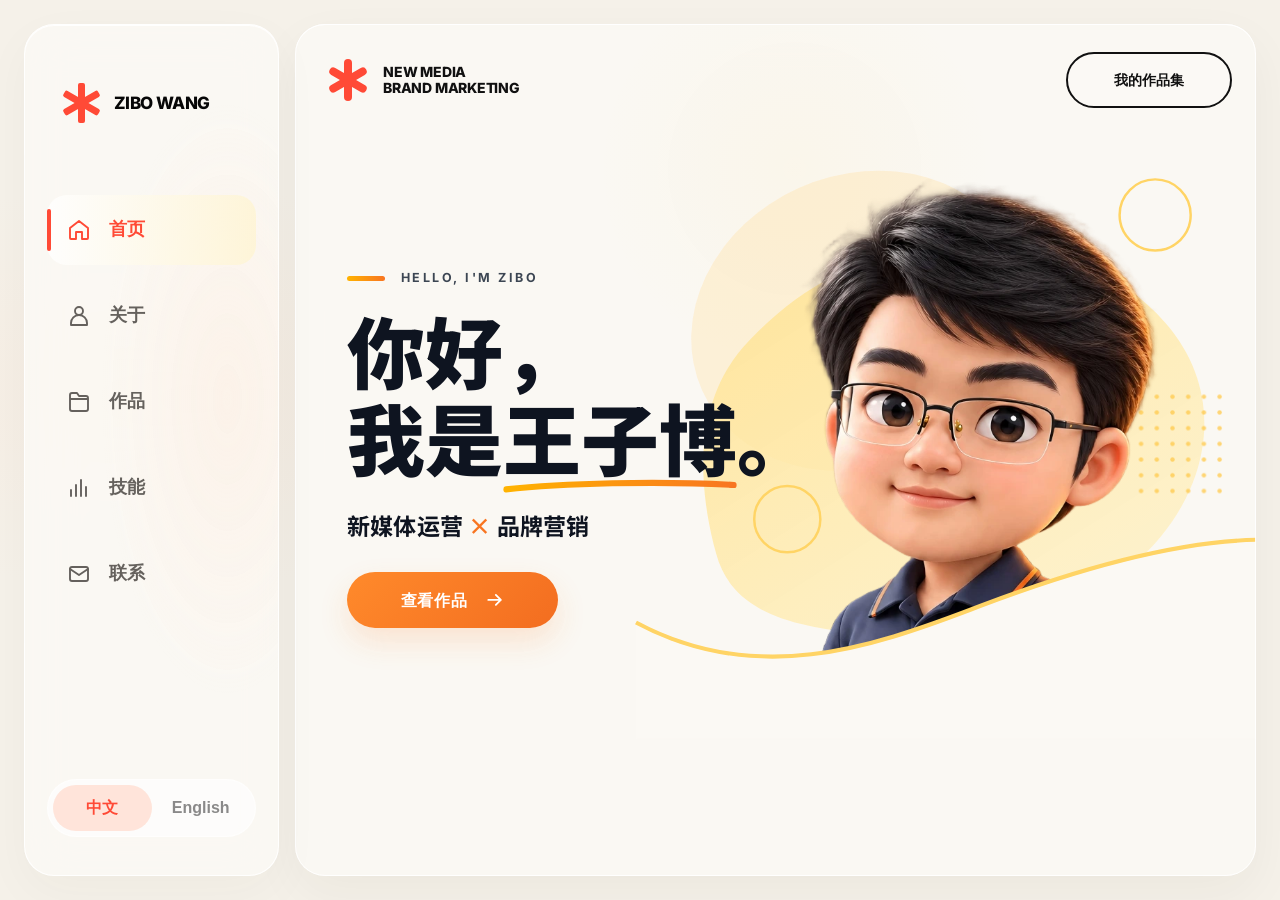
==== commit 9d2cc607: "Bundle CSS/JS into single files (29+28 requests -> 2)" ====
--- a/index.html
+++ b/index.html
@@ -1,5 +1,5 @@
 <!doctype html>
-<html lang="en">
+<html lang="zh">
 <head>
   <meta charset="utf-8">
   <meta name="viewport" content="width=device-width,initial-scale=1">
@@ -173,7 +173,7 @@
   <aside class="glass-sidebar" id="portfolio-sidebar" aria-label="Portfolio navigation">
     <a class="sidebar-brand" data-locale-fixed="true" href="#home"><span class="asterisk" aria-hidden="true"><i></i><i></i><i></i></span><span>ZIBO WANG</span></a>
     <nav class="sidebar-links" aria-label="Primary navigation"><a class="sidebar-link active" href="#home" aria-current="location"><svg viewBox="0 0 24 24" aria-hidden="true"><path d="m3 10 9-7 9 7v10a1 1 0 0 1-1 1h-5v-7H9v7H4a1 1 0 0 1-1-1Z"/></svg><span>Home</span></a><a class="sidebar-link" href="#about"><svg viewBox="0 0 24 24" aria-hidden="true"><circle cx="12" cy="7" r="4"/><path d="M4 21v-2a8 8 0 0 1 16 0v2Z"/></svg><span>About</span></a><a class="sidebar-link" href="#work"><svg viewBox="0 0 24 24" aria-hidden="true"><path d="M3 7V5a2 2 0 0 1 2-2h5l2 3h7a2 2 0 0 1 2 2v11a2 2 0 0 1-2 2H5a2 2 0 0 1-2-2V7Zm0 2h18"/></svg><span>Work</span></a><a class="sidebar-link" href="#skills"><svg viewBox="0 0 24 24" aria-hidden="true"><path d="M4 20v-6M9 20V9M14 20V4M19 20v-9"/></svg><span>Skills</span></a><a class="sidebar-link" href="#contact"><svg viewBox="0 0 24 24" aria-hidden="true"><rect x="3" y="5" width="18" height="14" rx="2"/><path d="m3 7 9 6 9-6"/></svg><span>Contact</span></a></nav>
-    <div class="language-switch" data-language="en" role="group" aria-label="Website language"><button type="button" data-language="zh" aria-label="Switch to Chinese" aria-pressed="false" lang="zh">中文</button><button type="button" data-language="en" aria-label="Switch to English" aria-pressed="true">English</button></div>
+    <div class="language-switch" data-language="zh" role="group" aria-label="Website language"><button type="button" data-language="zh" aria-label="切换到中文" aria-pressed="true" lang="zh">中文</button><button type="button" data-language="en" aria-label="Switch to English" aria-pressed="false">English</button></div>
   </aside>
   <main class="page section-viewport">
     <div class="section-layer" data-section="home"><div class="portfolio-button-slot"><a class="hero-portfolio portfolio-standard-button" href="#work"><span>MY PORTFOLIO</span></a></div><div class="section-scroll-area" tabindex="0" role="region" aria-label="Home content">
@@ -205,7 +205,7 @@
             <rect class="hero-dots" x="604" y="302" width="116" height="128" fill="url(#hero-dots)" opacity=".75"/>
           </svg>
           <!-- 中文版背景改回与英文版完全一致（复用上面的 .hero-art 与 .hero-wave） -->
-          <div class="hero-portrait-frame"><img class="hero-portrait" src="assets/hero/zibo-character.png" width="1024" height="1536" alt="" fetchpriority="high" decoding="async"></div>
+          <div class="hero-portrait-frame"><img class="hero-portrait" src="assets/hero/zibo-character.webp" width="1024" height="1536" alt="" fetchpriority="high" decoding="async"></div>
           <svg class="hero-wave" viewBox="0 0 750 720"><path fill="#fbf9f4" d="M0 580C145 658 285 610 406 564c140-54 258-82 344-84v240H0Z"/><path d="M0 580C145 658 285 610 406 564c140-54 258-82 344-84" fill="none" stroke="#ffd465" stroke-width="5"/></svg>
         </div>
       </div>
@@ -238,7 +238,7 @@
         <div class="popover-header"><button class="popover-close" type="button" aria-label="Close experience details">×</button><div class="popover-brand"><img alt=""><span></span></div><h3 class="popover-company" id="experience-detail-company"></h3></div><div class="popover-content" tabindex="0" role="region" aria-label="Experience details"><p class="popover-role"></p><p class="popover-date"></p><p class="popover-location"></p><ul class="popover-bullets"></ul></div>
       </div><script type="application/json" id="about-resume-data">{"education": [{"id": "cuhk", "school": "The Chinese University of Hong Kong", "degree": "Master of Arts in Chinese Studies", "period": "September 2024 – July 2025", "logo": "cuhk"}, {"id": "xisu", "school": "Xi’an International Studies University", "degree": "Bachelor of Arts in English Language and Literature", "period": "September 2020 – June 2024", "logo": "xisu"}], "experience": [{"year": 2026, "id": "nsc", "company": "National Supercomputing Center in Xi’an", "role": "Assistant to the Marketing Director", "period": "April 2026 – June 2026", "location": "Xi’an, Shaanxi, China", "logo": "nsc", "bullets": ["Managed visits for government, industry and research delegations, identified partnership opportunities and contributed to 10+ project conversions.", "Planned 20+ events and seminars; managed official WeChat and video content, generating 10,000+ views and an engagement rate of 75%+."]}, {"year": 2025, "id": "cmb", "company": "China Merchants Bank Co., Ltd. (CMB)", "role": "Account Manager", "period": "August 2025 – February 2026", "location": "Xi’an Branch, Shaanxi, China", "logo": "cmb", "bullets": ["Managed retail clients with assets under management (AUM) below RMB 200,000 through segmented services and multi-channel engagement, increasing monthly active users by approximately 40%.", "Managed the full lifecycle of dozens of enterprise accounts, identifying leads and developing tailored solutions for long-term partnerships."]}, {"year": 2024, "id": "nowcoder", "company": "Beijing Niuke Technology Co., Ltd. (Nowcoder)", "role": "Social Media Operations Assistant", "period": "May 2024 – August 2024", "location": "Shenzhen Branch, Guangdong, China", "logo": "nowcoder", "bullets": ["Managed social media accounts, developed 10+ reusable templates, produced 140+ posts, and increased the follower count by 1,200+.", "Analyzed account and competitor data to improve content strategy, delivering 10+ high-performing posts monthly."]}, {"year": 2022, "id": "bytedance", "company": "Beijing ByteDance Network Technology Co., Ltd.", "role": "English Translation Assistant", "period": "August 2022 – September 2022", "location": "Beijing, China", "logo": "bytedance", "bullets": ["Localized product, website, marketing and social content for overseas markets, improving translation efficiency by 20%.", "Built a terminology database and translated 10,000+ Chinese characters of source text per week."]}]}</script>
     </section></div></div>
-    <div class="section-layer" data-section="work" hidden inert><div class="portfolio-button-slot"><a class="hero-portfolio portfolio-standard-button" href="#work"><span>MY PORTFOLIO</span></a></div><div class="section-scroll-area" tabindex="0" role="region" aria-label="Work experience and thinking"><section class="work-landing" id="work" aria-labelledby="work-landing-title"><div class="work-utility portfolio-header-reserved"><div class="hero-category" data-locale-fixed="true"><span class="asterisk" aria-hidden="true"><i></i><i></i><i></i></span><span>NEW MEDIA<br>BRAND MARKETING</span></div></div><h2 class="work-landing-title" id="work-landing-title"><span>WHAT DID I DO &amp; HOW DO I</span> <span class="accent">THINK</span></h2><div class="work-hub-grid"><section class="work-experience" aria-labelledby="work-experience-title"><h3 class="work-hub-heading" id="work-experience-title">MY EXPERIENCE</h3><nav class="work-card-list" aria-label="Work categories"><div class="work-category-entry"><a class="work-category-card" href="#wechat" aria-label="Explore WeChat work"><span class="work-logo-slot"><img src="assets/work/logos/wechat.svg?v=20261006-new" alt="" decoding="async"></span><div class="work-category-copy"><h3 class="work-card-title">WeChat</h3><p class="work-card-description">Content management, brand promotion, video editing, and user growth.</p></div><svg class="work-card-arrow" viewBox="0 0 32 32" aria-hidden="true"><path d="M4 16h23M17 6l10 10-10 10"/></svg></a></div><div class="work-category-entry"><a class="work-category-card" href="#rednote" aria-label="Explore RedNote work"><span class="work-logo-slot"><img src="assets/work/logos/rednote.svg?v=20261006-new" alt="" decoding="async"></span><div class="work-category-copy"><h3 class="work-card-title">RedNote</h3><p class="work-card-description">Content strategy, data analysis, and community management.</p></div><svg class="work-card-arrow" viewBox="0 0 32 32" aria-hidden="true"><path d="M4 16h23M17 6l10 10-10 10"/></svg></a></div><div class="work-category-entry"><a class="work-category-card" href="#design" aria-label="Explore Design work"><span class="work-logo-slot"><img src="assets/work/logos/design.png" alt="" decoding="async"></span><div class="work-category-copy"><h3 class="work-card-title">Design</h3><p class="work-card-description">Brochure, poster, and social media content design.</p></div><svg class="work-card-arrow" viewBox="0 0 32 32" aria-hidden="true"><path d="M4 16h23M17 6l10 10-10 10"/></svg></a></div></nav></section><section class="work-thinking" aria-labelledby="work-thinking-title"><h3 class="work-hub-heading" id="work-thinking-title">HOW I THINK</h3><div class="trust-model"><button type="button" class="trust-root" data-thinking-branch="business"><img class="build-trust-icon" src="assets/icons/trust-handshake-unified.svg" alt="" aria-hidden="true">BUILD TRUST</button><svg class="trust-connectors" viewBox="0 0 500 44" preserveAspectRatio="none" aria-hidden="true"><path class="logic-path" pathLength="100" d="M146 2Q119 10 115 38m-5-7 5 8 6-7M354 2Q381 10 385 38m-6-7 6 8 5-7"/></svg><div class="trust-branches"><button type="button" class="trust-branch" data-thinking-branch="business"><span class="trust-branch-top"><span class="trust-icon"><svg viewBox="0 0 32 32" aria-hidden="true"><path d="M4 28V18h5v10Zm9 0V11h5v17Zm9 0V4h5v24Z"/></svg></span><strong>Business</strong></span><small>Value · Growth · ROI</small></button><button type="button" class="trust-branch" data-thinking-branch="consumer"><span class="trust-branch-top"><span class="trust-icon"><svg viewBox="0 0 32 32" aria-hidden="true"><path d="M16 27 5 16C-3 7 9-1 16 7c7-8 19 0 11 9Z"/></svg></span><strong>Consumer</strong></span><small>Emotion · Identity · Social Value</small></button></div><svg class="trust-connectors" viewBox="0 0 500 80" preserveAspectRatio="none" aria-hidden="true"><path class="logic-path" pathLength="100" d="M115 2Q115 34 160 34H210Q245 34 250 73m-7-7 7 8 7-8"/><path class="logic-path" pathLength="100" d="M385 2Q385 34 340 34H290Q255 34 250 73"/></svg><button type="button" class="thinking-cta" data-thinking-branch="business">EXPLORE MY THINKING <svg class="thinking-arrow" viewBox="0 0 32 32" aria-hidden="true"><path d="M4 16h23M17 6l10 10-10 10"/></svg></button></div></section></div></section></div></div>
+    <div class="section-layer" data-section="work" hidden inert><div class="portfolio-button-slot"><a class="hero-portfolio portfolio-standard-button" href="#work"><span>MY PORTFOLIO</span></a></div><div class="section-scroll-area" tabindex="0" role="region" aria-label="Work experience and thinking"><section class="work-landing" id="work" aria-labelledby="work-landing-title"><div class="work-utility portfolio-header-reserved"><div class="hero-category" data-locale-fixed="true"><span class="asterisk" aria-hidden="true"><i></i><i></i><i></i></span><span>NEW MEDIA<br>BRAND MARKETING</span></div></div><h2 class="work-landing-title" id="work-landing-title"><span>WHAT DID I DO &amp; HOW DO I</span> <span class="accent">THINK</span></h2><div class="work-hub-grid"><section class="work-experience" aria-labelledby="work-experience-title"><h3 class="work-hub-heading" id="work-experience-title">MY EXPERIENCE</h3><nav class="work-card-list" aria-label="Work categories"><div class="work-category-entry"><a class="work-category-card" href="#wechat" aria-label="Explore WeChat work"><span class="work-logo-slot"><img src="assets/work/logos/wechat.svg?v=20261006-new" alt="" decoding="async"></span><div class="work-category-copy"><h3 class="work-card-title">WeChat</h3><p class="work-card-description">Content management, brand promotion, video editing, and user growth.</p></div><svg class="work-card-arrow" viewBox="0 0 32 32" aria-hidden="true"><path d="M4 16h23M17 6l10 10-10 10"/></svg></a></div><div class="work-category-entry"><a class="work-category-card" href="#rednote" aria-label="Explore RedNote work"><span class="work-logo-slot"><img src="assets/work/logos/rednote.svg?v=20261006-new" alt="" decoding="async"></span><div class="work-category-copy"><h3 class="work-card-title">RedNote</h3><p class="work-card-description">Content strategy, data analysis, and community management.</p></div><svg class="work-card-arrow" viewBox="0 0 32 32" aria-hidden="true"><path d="M4 16h23M17 6l10 10-10 10"/></svg></a></div><div class="work-category-entry"><a class="work-category-card" href="#design" aria-label="Explore Design work"><span class="work-logo-slot"><img src="assets/work/logos/design.webp" alt="" decoding="async"></span><div class="work-category-copy"><h3 class="work-card-title">Design</h3><p class="work-card-description">Brochure, poster, and social media content design.</p></div><svg class="work-card-arrow" viewBox="0 0 32 32" aria-hidden="true"><path d="M4 16h23M17 6l10 10-10 10"/></svg></a></div></nav></section><section class="work-thinking" aria-labelledby="work-thinking-title"><h3 class="work-hub-heading" id="work-thinking-title">HOW I THINK</h3><div class="trust-model"><button type="button" class="trust-root" data-thinking-branch="business"><img class="build-trust-icon" src="assets/icons/trust-handshake-unified.svg" alt="" aria-hidden="true">BUILD TRUST</button><svg class="trust-connectors" viewBox="0 0 500 44" preserveAspectRatio="none" aria-hidden="true"><path class="logic-path" pathLength="100" d="M146 2Q119 10 115 38m-5-7 5 8 6-7M354 2Q381 10 385 38m-6-7 6 8 5-7"/></svg><div class="trust-branches"><button type="button" class="trust-branch" data-thinking-branch="business"><span class="trust-branch-top"><span class="trust-icon"><svg viewBox="0 0 32 32" aria-hidden="true"><path d="M4 28V18h5v10Zm9 0V11h5v17Zm9 0V4h5v24Z"/></svg></span><strong>Business</strong></span><small>Value · Growth · ROI</small></button><button type="button" class="trust-branch" data-thinking-branch="consumer"><span class="trust-branch-top"><span class="trust-icon"><svg viewBox="0 0 32 32" aria-hidden="true"><path d="M16 27 5 16C-3 7 9-1 16 7c7-8 19 0 11 9Z"/></svg></span><strong>Consumer</strong></span><small>Emotion · Identity · Social Value</small></button></div><svg class="trust-connectors" viewBox="0 0 500 80" preserveAspectRatio="none" aria-hidden="true"><path class="logic-path" pathLength="100" d="M115 2Q115 34 160 34H210Q245 34 250 73m-7-7 7 8 7-8"/><path class="logic-path" pathLength="100" d="M385 2Q385 34 340 34H290Q255 34 250 73"/></svg><button type="button" class="thinking-cta" data-thinking-branch="business">EXPLORE MY THINKING <svg class="thinking-arrow" viewBox="0 0 32 32" aria-hidden="true"><path d="M4 16h23M17 6l10 10-10 10"/></svg></button></div></section></div></section></div></div>
 <div class="section-layer" data-section="wechat" hidden inert><div class="portfolio-button-slot has-back-to-work"><a class="wechat-back-link portfolio-standard-button portfolio-back-button" href="#work"><svg viewBox="0 0 24 24" aria-hidden="true"><path d="M19 12H5m6-6-6 6 6 6"/></svg><span>BACK TO WORK</span></a><a class="hero-portfolio portfolio-standard-button" href="#work"><span>MY PORTFOLIO</span></a></div>
  <div class="section-scroll-area" tabindex="0" role="region" aria-label="WeChat work">
  <section class="wechat-page" id="wechat" aria-labelledby="wechat-title"><div class="work-utility portfolio-header-reserved portfolio-header-with-back"><div class="hero-category" data-locale-fixed="true"><span class="asterisk" aria-hidden="true"><i></i><i></i><i></i></span><span>NEW MEDIA<br>BRAND MARKETING</span></div></div>
@@ -248,16 +248,16 @@
  <button type="button" id="wechat-videos-tab" role="tab" aria-selected="false" aria-controls="wechat-videos" tabindex="-1" data-wechat-tab="videos"><svg viewBox="0 0 24 24" aria-hidden="true"><rect x="2" y="4" width="17" height="16" rx="2"/><path d="m19 8 3-2v12l-3-2M8 8l6 4-6 4Z"/></svg>Videos</button>
  </div></div>
  <div class="wechat-content-grid"><div class="wechat-collection">
- <div class="wechat-tab-panel" id="wechat-articles" role="tabpanel" aria-labelledby="wechat-articles-tab"><section class="wechat-group"><h3 class="wechat-group-heading">EVENT STORIES<span>02</span></h3><button type="button" class="wechat-item" data-wechat-sample="event1" aria-pressed="false" aria-controls="wechat-selection"><img src="assets/work/wechat-lanzhou-seminar.png" width="1080" height="755" alt=""/><span class="wechat-item-copy"><span class="wechat-item-tag">Event Story</span><strong>AI &amp; Computing Innovation Seminar at Lanzhou University</strong><small>2026.04.18 · Lanzhou University</small></span><svg class="wechat-item-arrow" viewBox="0 0 24 24" aria-hidden="true"><path d="M5 19 19 5M6 5h13v13"/></svg></button><button type="button" class="wechat-item" data-wechat-sample="event2" aria-pressed="false" aria-controls="wechat-selection"><img src="assets/work/wechat-western-expo.jpg" width="1143" height="357" alt=""/><span class="wechat-item-copy"><span class="wechat-item-tag">Event Story</span><strong>Xi’an Supercomputing at the 7th Western Digital Economy Expo</strong><small>2026.06.29 · Xi’an</small></span><svg class="wechat-item-arrow" viewBox="0 0 24 24" aria-hidden="true"><path d="M5 19 19 5M6 5h13v13"/></svg></button></section><section class="wechat-group"><h3 class="wechat-group-heading">RESEARCH UPDATES<span>02</span></h3><button type="button" class="wechat-item" data-wechat-sample="research2" aria-pressed="false" aria-controls="wechat-selection"><img src="assets/work/wechat-xjtu-battery-research.png" width="1031" height="723" alt=""/><span class="wechat-item-copy"><span class="wechat-item-tag">Research Update</span><strong>Computing Support for More Stable Fast-Charging Batteries</strong><small>2026.06.03 · Xi’an Jiaotong University</small></span><svg class="wechat-item-arrow" viewBox="0 0 24 24" aria-hidden="true"><path d="M5 19 19 5M6 5h13v13"/></svg></button><button type="button" class="wechat-item" data-wechat-sample="research1" aria-pressed="false" aria-controls="wechat-selection"><img src="assets/work/wechat-npu-aerospace-research.png" width="1080" height="444" alt=""/><span class="wechat-item-copy"><span class="wechat-item-tag">Research Update</span><strong>Computing Support for Aerospace Design Research</strong><small>2026.06.16 · Northwestern Polytechnical University</small></span><svg class="wechat-item-arrow" viewBox="0 0 24 24" aria-hidden="true"><path d="M5 19 19 5M6 5h13v13"/></svg></button></section></div>
+ <div class="wechat-tab-panel" id="wechat-articles" role="tabpanel" aria-labelledby="wechat-articles-tab"><section class="wechat-group"><h3 class="wechat-group-heading">EVENT STORIES<span>02</span></h3><button type="button" class="wechat-item" data-wechat-sample="event1" aria-pressed="false" aria-controls="wechat-selection"><img src="assets/work/wechat-lanzhou-seminar.webp" width="1080" height="755" alt=""/><span class="wechat-item-copy"><span class="wechat-item-tag">Event Story</span><strong>AI &amp; Computing Innovation Seminar at Lanzhou University</strong><small>2026.04.18 · Lanzhou University</small></span><svg class="wechat-item-arrow" viewBox="0 0 24 24" aria-hidden="true"><path d="M5 19 19 5M6 5h13v13"/></svg></button><button type="button" class="wechat-item" data-wechat-sample="event2" aria-pressed="false" aria-controls="wechat-selection"><img src="assets/work/wechat-western-expo.webp" width="1143" height="357" alt=""/><span class="wechat-item-copy"><span class="wechat-item-tag">Event Story</span><strong>Xi’an Supercomputing at the 7th Western Digital Economy Expo</strong><small>2026.06.29 · Xi’an</small></span><svg class="wechat-item-arrow" viewBox="0 0 24 24" aria-hidden="true"><path d="M5 19 19 5M6 5h13v13"/></svg></button></section><section class="wechat-group"><h3 class="wechat-group-heading">RESEARCH UPDATES<span>02</span></h3><button type="button" class="wechat-item" data-wechat-sample="research2" aria-pressed="false" aria-controls="wechat-selection"><img src="assets/work/wechat-xjtu-battery-research.webp" width="1031" height="723" alt=""/><span class="wechat-item-copy"><span class="wechat-item-tag">Research Update</span><strong>Computing Support for More Stable Fast-Charging Batteries</strong><small>2026.06.03 · Xi’an Jiaotong University</small></span><svg class="wechat-item-arrow" viewBox="0 0 24 24" aria-hidden="true"><path d="M5 19 19 5M6 5h13v13"/></svg></button><button type="button" class="wechat-item" data-wechat-sample="research1" aria-pressed="false" aria-controls="wechat-selection"><img src="assets/work/wechat-npu-aerospace-research.webp" width="1080" height="444" alt=""/><span class="wechat-item-copy"><span class="wechat-item-tag">Research Update</span><strong>Computing Support for Aerospace Design Research</strong><small>2026.06.16 · Northwestern Polytechnical University</small></span><svg class="wechat-item-arrow" viewBox="0 0 24 24" aria-hidden="true"><path d="M5 19 19 5M6 5h13v13"/></svg></button></section></div>
  <div class="wechat-tab-panel" id="wechat-videos" role="tabpanel" aria-labelledby="wechat-videos-tab" hidden>
  <section class="wv-showcase" aria-label="Selected WeChat video">
   <div class="wv-stage"><div class="wv-player-frame" aria-busy="false">
-   <video id="wechat-video-player" width="1080" height="1920" playsinline preload="none" poster="assets/work/wechat-videos/lanzhou.jpg" aria-label="AI &amp; Computing Seminar at Lanzhou University">Your browser does not support embedded video. Use the Open on WeChat link below.</video>
+   <video id="wechat-video-player" width="1080" height="1920" playsinline preload="none" poster="assets/work/wechat-videos/lanzhou.webp" aria-label="AI &amp; Computing Seminar at Lanzhou University">Your browser does not support embedded video. Use the Open on WeChat link below.</video>
    <button class="wv-play" type="button" aria-label="Play AI &amp; Computing Seminar at Lanzhou University"><svg viewBox="0 0 24 24" aria-hidden="true"><path d="m7 3 14 9-14 9Z"/></svg><span>PLAY VIDEO</span></button>
   </div></div>
   <div class="wv-details"><h3 class="wv-title">AI &amp; Computing Seminar at Lanzhou University</h3>
    <div class="wv-meta"><span class="wv-date">Event: 18 Apr 2026</span><a class="wv-original" href="https://weixin.qq.com/sph/AsM0rSxx9u" target="_blank" rel="noopener noreferrer">OPEN ON WECHAT ↗</a></div>
-   <div class="wv-toolbar"><span class="wv-counter">01 / 02</span><button class="wv-switch" type="button" aria-controls="wechat-video-player wechat-selection">SWITCH VIDEO <svg viewBox="0 0 24 24" aria-hidden="true"><path d="M3 7h17m-4-4 4 4-4 4M21 17H4m4-4-4 4 4 4"/></svg></button><div class="wv-next"><img src="assets/work/wechat-videos/northwest-normal.jpg" width="28" height="46" alt=""/><span><small>UP NEXT</small><strong>Computing Service Workshop at Northwest Normal University</strong></span></div></div>
+   <div class="wv-toolbar"><span class="wv-counter">01 / 02</span><button class="wv-switch" type="button" aria-controls="wechat-video-player wechat-selection">SWITCH VIDEO <svg viewBox="0 0 24 24" aria-hidden="true"><path d="M3 7h17m-4-4 4 4-4 4M21 17H4m4-4-4 4 4 4"/></svg></button><div class="wv-next"><img src="assets/work/wechat-videos/northwest-normal.webp" width="28" height="46" alt=""/><span><small>UP NEXT</small><strong>Computing Service Workshop at Northwest Normal University</strong></span></div></div>
    <p class="wv-playback-status" role="status"></p><noscript><p>Use Open on WeChat to watch the video.</p></noscript>
   </div>
  </section>
@@ -283,7 +283,7 @@
               <button class="rn-account-button" type="button" data-account="02" aria-pressed="false" aria-controls="rn-account-detail"><span class="rn-avatar" aria-hidden="true">02</span><span><strong>Career Mentor</strong><small>⇄ SWITCH ACCOUNT</small></span></button>
             </div>
             <div class="rn-account-body" id="rn-account-detail">
-              <div><button type="button" class="rn-profile-preview" data-open-profile aria-label="Open Nowcoder profile"><div class="rn-profile-shot" data-account="01"><img src="assets/rednote/nowcoder-profile.jpg" alt="Nowcoder profile screenshot" decoding="async"></div></button></div>
+              <div><button type="button" class="rn-profile-preview" data-open-profile aria-label="Open Nowcoder profile"><div class="rn-profile-shot" data-account="01"><img src="assets/rednote/nowcoder-profile.webp" alt="Nowcoder profile screenshot" decoding="async"></div></button></div>
               <div class="rn-account-copy"><span class="rn-demo">ACCOUNT POSITIONING</span><h3 data-positioning>Job opportunities, job-search advice, and job-search tools.</h3><dl><dt data-account-field="audience">TARGET AUDIENCE</dt><dd data-audience>Students and graduates preparing for job applications.</dd><dt data-account-field="approach">APPROACH</dt><dd data-approach>Publish employer lists and job-search advice, along with guides to using Nowcoder&#x27;s job-search tools.</dd><dt data-account-field="framework">FRAMEWORK</dt><dd data-framework>Understand job-seeker needs → Provide practical resources → Support job applications → Guide readers to Nowcoder.</dd></dl></div>
             </div>
             <footer class="rn-account-footer"><span data-account-status aria-live="polite">01 / 02 · NOWCODER</span><button type="button" class="rn-profile-link" data-open-profile>VIEW ACCOUNT PROFILE ↗</button></footer>
@@ -347,20 +347,20 @@
         <linearGradient id="skills-rim-shade" x1="0" y1="0" x2="0" y2="1"><stop stop-color="#2f1d15" stop-opacity=".32"/><stop offset="1" stop-color="#2f1d15" stop-opacity="0"/></linearGradient>
       </defs>
     </svg>
-    <svg class="skills-bag-rear" viewBox="0 0 1200 800" aria-hidden="true" focusable="false"><image href="assets/skills/independent-20261014/bag-shell.png" x="174" y="344" width="852" height="408" preserveAspectRatio="xMidYMid meet"/></svg>
+    <svg class="skills-bag-rear" viewBox="0 0 1200 800" aria-hidden="true" focusable="false"><image href="assets/skills/independent-20261014/bag-shell.webp" x="174" y="344" width="852" height="408" preserveAspectRatio="xMidYMid meet"/></svg>
     <svg class="skills-inner-contact" viewBox="0 0 1200 800" aria-hidden="true" focusable="false"><g clip-path="url(#skills-aperture-svg)" filter="url(#skills-contact-blur)" fill="#29180f" fill-opacity=".42"><ellipse cx="350" cy="403" rx="96" ry="19" transform="rotate(15 350 403)"/><ellipse cx="627" cy="432" rx="141" ry="25"/><ellipse cx="885" cy="403" rx="69" ry="18" transform="rotate(-12 885 403)"/></g></svg>
     <div class="skills-packed-contents" style="clip-path:url(#skills-container-aperture)">
-    <button type="button" class="skills-object-hit" data-object="ai" aria-label="AI and web skills" aria-controls="skills-object-popover" aria-expanded="false"><img src="assets/skills/independent-20261014/laptop.png" alt="" aria-hidden="true" decoding="async" draggable="false"></button>
-    <button type="button" class="skills-object-hit" data-object="content" aria-label="Content skills" aria-controls="skills-object-popover" aria-expanded="false"><img src="assets/skills/independent-20261014/content-notebook.png" alt="" aria-hidden="true" decoding="async" draggable="false"></button>
-    <button type="button" class="skills-object-hit" data-object="design" aria-label="Design skills" aria-controls="skills-object-popover" aria-expanded="false"><img src="assets/skills/independent-20261014/design-tablet.png" alt="" aria-hidden="true" decoding="async" draggable="false"></button>
-    <button type="button" class="skills-object-hit" data-object="office" aria-label="Office skills" aria-controls="skills-object-popover" aria-expanded="false"><img src="assets/skills/independent-20261014/office-planner.png" alt="" aria-hidden="true" decoding="async" draggable="false"></button>
-    <button type="button" class="skills-object-hit" data-object="language" aria-label="Language skills" aria-controls="skills-object-popover" aria-expanded="false"><img src="assets/skills/independent-20261014/headphones.png" alt="" aria-hidden="true" decoding="async" draggable="false"></button>
-    <button type="button" class="skills-object-hit" data-object="social" aria-label="Social media and event skills" aria-controls="skills-object-popover" aria-expanded="false"><img src="assets/skills/independent-20261014/social-phone.png" alt="" aria-hidden="true" decoding="async" draggable="false"></button>
-    <button type="button" class="skills-object-hit" data-object="video" aria-label="Video editing skills" aria-controls="skills-object-popover" aria-expanded="false"><img src="assets/skills/independent-20261014/video-camera.png" alt="" aria-hidden="true" decoding="async" draggable="false"></button>
+    <button type="button" class="skills-object-hit" data-object="ai" aria-label="AI and web skills" aria-controls="skills-object-popover" aria-expanded="false"><img src="assets/skills/independent-20261014/laptop.webp" alt="" aria-hidden="true" decoding="async" draggable="false"></button>
+    <button type="button" class="skills-object-hit" data-object="content" aria-label="Content skills" aria-controls="skills-object-popover" aria-expanded="false"><img src="assets/skills/independent-20261014/content-notebook.webp" alt="" aria-hidden="true" decoding="async" draggable="false"></button>
+    <button type="button" class="skills-object-hit" data-object="design" aria-label="Design skills" aria-controls="skills-object-popover" aria-expanded="false"><img src="assets/skills/independent-20261014/design-tablet.webp" alt="" aria-hidden="true" decoding="async" draggable="false"></button>
+    <button type="button" class="skills-object-hit" data-object="office" aria-label="Office skills" aria-controls="skills-object-popover" aria-expanded="false"><img src="assets/skills/independent-20261014/office-planner.webp" alt="" aria-hidden="true" decoding="async" draggable="false"></button>
+    <button type="button" class="skills-object-hit" data-object="language" aria-label="Language skills" aria-controls="skills-object-popover" aria-expanded="false"><img src="assets/skills/independent-20261014/headphones.webp" alt="" aria-hidden="true" decoding="async" draggable="false"></button>
+    <button type="button" class="skills-object-hit" data-object="social" aria-label="Social media and event skills" aria-controls="skills-object-popover" aria-expanded="false"><img src="assets/skills/independent-20261014/social-phone.webp" alt="" aria-hidden="true" decoding="async" draggable="false"></button>
+    <button type="button" class="skills-object-hit" data-object="video" aria-label="Video editing skills" aria-controls="skills-object-popover" aria-expanded="false"><img src="assets/skills/independent-20261014/video-camera.webp" alt="" aria-hidden="true" decoding="async" draggable="false"></button>
     </div>
-    <div class="skills-bag-front-plane" style="clip-path:url(#skills-container-front)"><span class="skills-bag-shell"><img src="assets/skills/independent-20261014/bag-shell.png" alt="Zibo's orange canvas bag" decoding="async" draggable="false"></span></div>
+    <div class="skills-bag-front-plane" style="clip-path:url(#skills-container-front)"><span class="skills-bag-shell"><img src="assets/skills/independent-20261014/bag-shell.webp" alt="Zibo's orange canvas bag" decoding="async" draggable="false"></span></div>
     <svg class="skills-near-contact" viewBox="0 0 1200 800" aria-hidden="true" focusable="false"><g clip-path="url(#skills-front-svg)"><path d="M178 384C330 415 440 473 600 473C770 473 895 417 1023 386L1023 416C895 446 770 497 600 497C440 497 330 444 178 412Z" fill="url(#skills-rim-shade)"/><g filter="url(#skills-contact-blur)" fill="#342016" fill-opacity=".22"><ellipse cx="385" cy="449" rx="70" ry="12" transform="rotate(16 385 449)"/><ellipse cx="656" cy="481" rx="68" ry="16"/><ellipse cx="899" cy="424" rx="45" ry="13" transform="rotate(-18 899 424)"/></g></g></svg>
-    <svg class="skills-bag-handle" viewBox="0 0 1200 800" aria-hidden="true" focusable="false"><g clip-path="url(#skills-handle-svg)"><image href="assets/skills/independent-20261014/bag-shell.png" x="174" y="344" width="852" height="408" preserveAspectRatio="xMidYMid meet"/></g></svg>
+    <svg class="skills-bag-handle" viewBox="0 0 1200 800" aria-hidden="true" focusable="false"><g clip-path="url(#skills-handle-svg)"><image href="assets/skills/independent-20261014/bag-shell.webp" x="174" y="344" width="852" height="408" preserveAspectRatio="xMidYMid meet"/></g></svg>
     <svg class="skills-bag-cover-hit" viewBox="0 0 1200 800" aria-hidden="true"><path d="M178 384C330 415 440 473 600 473C770 473 895 417 1023 386L1068 800H132Z" fill="transparent"/><use href="#skills-handle-contour" fill="transparent"/></svg>
   </figure>
   <aside class="skills-object-popover" id="skills-object-popover" role="region" aria-labelledby="skills-object-detail-title" hidden><h3 id="skills-object-detail-title"></h3><ul></ul></aside>
--- a/assets/bundle.css
+++ b/assets/bundle.css
@@ -2203,7 +2203,7 @@
 html[lang="zh"] .zh-hero-cta:focus-visible {outline:3px solid #0e1420;outline-offset:4px;}
 
 /* 右栏人物与背景按用户要求照搬英文版：不再隐藏 .hero-art，也不再使用中文专属分层背景。
-   人物素材本来就是同一张 assets/hero/zibo-character.png。 */
+   人物素材本来就是同一张 assets/hero/zibo-character.webp。 */
 
 /* 笔记本一档：收窄栏距与视觉规模 */
 @container section-window (max-width:1240px) {
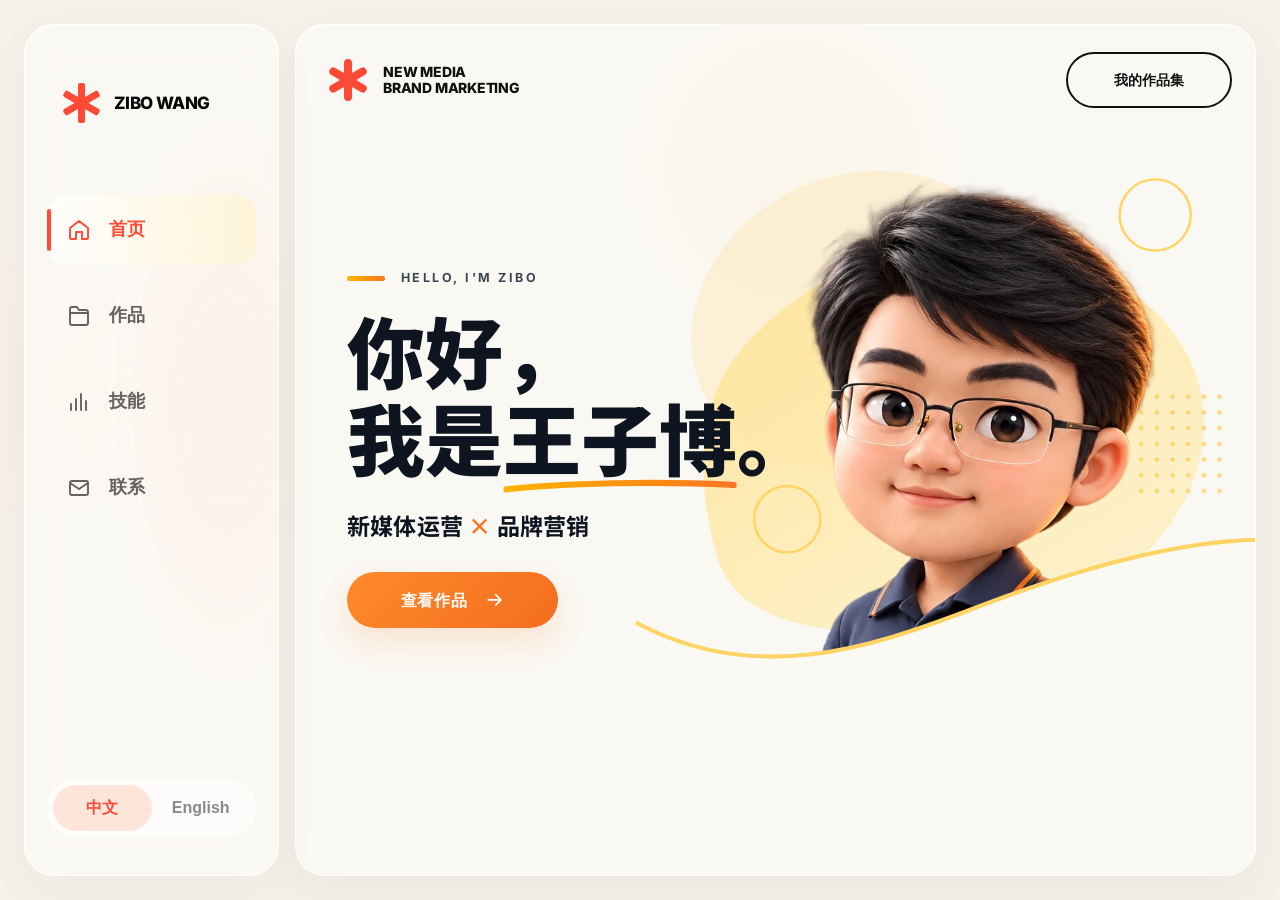
==== commit e12800a4: "Remove bilingual About page and load full-quality media on demand" ====
--- a/index.html
+++ b/index.html
@@ -1,430 +1,405 @@
-<!doctype html>
-<html lang="zh">
-<head>
-  <meta charset="utf-8">
-  <meta name="viewport" content="width=device-width,initial-scale=1">
-  <meta name="description" content="Zibo Wang — New Media Operations and Brand Marketing portfolio">
-  <title>Zibo Wang — New Media Operations & Brand Marketing</title>
-  <link rel="stylesheet" href="assets/bundle.css"><style>
-    :root{--ink:#070707;--paper:#f5f1e8;--cream:#fffaf0;--yellow:#ffd817;--red:#ff4a36;--blue:#7dbcf0;--blue2:#55a8ec;--muted:#5e5b55;--x:clamp(28px,6vw,92px);--ease:cubic-bezier(.22,1,.36,1)}
-    *{box-sizing:border-box}html{scroll-behavior:smooth}body{margin:0;background:#ddd9d1;color:var(--ink);font:400 16px/1.6 Inter,Arial,sans-serif;overflow-x:clip}.page{width:min(100%,1440px);margin:auto;background:var(--paper);position:relative;overflow:clip}.page:before{content:"";position:fixed;inset:0;pointer-events:none;z-index:900;background-image:linear-gradient(rgba(7,7,7,.025) 1px,transparent 1px),linear-gradient(90deg,rgba(7,7,7,.025) 1px,transparent 1px);background-size:54px 54px;background-position:0 var(--grid-y,0);mask-image:linear-gradient(to bottom,#0008,transparent 90%)}a{color:inherit;text-decoration:none}img{display:block;max-width:100%}button{font:inherit;color:inherit}.display{font-family:Anton,Impact,sans-serif;text-transform:uppercase;letter-spacing:-.025em}.hand{font-family:Caveat,"Comic Sans MS",cursive}.section-title{font:400 clamp(72px,7vw,112px)/.92 Anton,Impact,sans-serif;letter-spacing:-.02em;text-transform:uppercase;margin:0}.eyebrow{font-size:12px;font-weight:800;letter-spacing:.1em;text-transform:uppercase}.body-copy{font-size:clamp(15px,1.05vw,17px);line-height:1.72;letter-spacing:.005em;max-width:58ch}.sr{position:absolute;width:1px;height:1px;overflow:hidden;clip:rect(0 0 0 0)}section{scroll-margin-top:90px}.focusable:focus-visible,a:focus-visible,button:focus-visible{outline:3px solid var(--red);outline-offset:4px}
-    .scroll-progress{position:fixed;z-index:1100;left:0;top:0;width:100%;height:3px;transform-origin:left;background:var(--red);scale:0 1}.asterisk{width:44px;height:44px;position:relative}.asterisk i{position:absolute;left:19px;top:2px;width:7px;height:40px;background:var(--red);border-radius:8px}.asterisk i:nth-child(2){rotate:60deg}.asterisk i:nth-child(3){rotate:-60deg}
-    .experience{padding:clamp(110px,11vw,160px) var(--x);display:grid;grid-template-columns:38% 62%;position:relative}.experience:before{content:"";position:absolute;inset:0;background:linear-gradient(90deg,transparent 49.9%,rgba(0,0,0,.035) 50%,transparent 50.1%);pointer-events:none}.experience-heading{position:sticky;top:130px;align-self:start;padding-right:50px}.experience-heading .hand{color:var(--red);font-size:28px;display:block;margin-top:28px;rotate:-3deg}.active-year{font:400 clamp(90px,9vw,138px)/1 Anton;color:var(--blue);margin-top:35px;transition:opacity .25s}.timeline{position:relative}.experience-item{padding:56px 0 72px;border-top:1px solid rgba(7,7,7,.16);opacity:.32;translate:28px 0;transition:opacity .45s ease,translate .55s var(--ease)}.experience-item.active{opacity:1;translate:0}.experience-item .year{font:400 16px/1 Anton;letter-spacing:.06em;color:var(--red)}.experience-item h3{font-size:clamp(25px,2.5vw,38px);line-height:1.18;letter-spacing:-.01em;margin:18px 0 24px}.tags{display:flex;gap:8px;flex-wrap:wrap;margin-top:24px}.tag{font-size:11px;font-weight:700;letter-spacing:.07em;border:1px solid;border-radius:999px;padding:8px 11px}
-    .services{min-height:90vh;padding:clamp(100px,10vw,150px) var(--x);display:grid;grid-template-columns:38% 62%;background:var(--cream);position:relative}.services-intro{position:sticky;top:130px;align-self:start}.good-badge{margin-top:46px;width:126px;height:126px;border-radius:50%;background:var(--red);color:#fff;display:grid;place-items:center;text-align:center;font-size:12px;font-weight:700;rotate:-16deg;transition:rotate .3s,scale .3s}.good-badge:hover{rotate:-10deg;scale:1.04}.good-badge svg{width:43px;fill:#fff}.service-list{border-bottom:1px solid #0002}.service{min-height:160px;padding:30px 12px;border-top:1px solid rgba(7,7,7,.16);display:grid;grid-template-columns:64px 1fr minmax(220px,1.1fr) 50px;gap:24px;align-items:center;transition:background .25s}.service:nth-child(1):hover,.service:nth-child(4):hover{background:#ffd81722}.service:nth-child(2):hover{background:#7dbcf02c}.service:nth-child(3):hover{background:#ff4a361c}.service-index{font:400 22px/1 Anton;color:var(--muted)}.service h3{font-size:clamp(23px,2vw,30px);line-height:1.15;letter-spacing:-.01em;margin:0;transition:translate .25s var(--ease)}.service p{font-size:15px;line-height:1.65;margin:0}.service-arrow{font-size:30px;opacity:.35;transition:translate .25s,opacity .25s,rotate .25s}.service:hover h3{translate:6px 0}.service:hover .service-arrow{translate:5px 0;opacity:1;rotate:-25deg}
-    .work{background:var(--blue);padding:clamp(105px,10vw,150px) 0 0;position:relative}.work-head{padding:0 var(--x);display:flex;justify-content:space-between;align-items:end;gap:30px}.work-note{background:#090909;color:#fff;padding:9px 18px;font-size:22px;line-height:.9;rotate:-3deg}.work-tabs{position:sticky;z-index:60;top:82px;margin:48px var(--x) 0;display:flex;gap:12px;align-items:center}.work-tab{padding:12px 18px;border:1.5px solid;border-radius:999px;font-size:12px;font-weight:700;letter-spacing:.08em;background:var(--blue);transition:background .25s,color .25s,translate .25s}.work-tab:hover{translate:0 -2px}.work-tab.active{background:var(--ink);color:#fff}.category{scroll-margin-top:150px}.category-head{display:flex;justify-content:space-between;align-items:end;gap:24px;padding:0 var(--x);margin-bottom:44px}.category-title{font-size:clamp(58px,6vw,90px)}.category-label{font-size:12px;font-weight:700;letter-spacing:.09em}.vibe{height:220vh;padding-top:120px}.vibe-sticky{position:sticky;top:100px;height:calc(100vh - 112px);overflow:hidden;display:flex;align-items:center}.vibe-track{display:flex;gap:34px;width:max-content;padding:0 var(--x);will-change:transform}.project{width:min(78vw,1080px);background:var(--cream);padding:14px;border-radius:18px;flex:none;transform-origin:center;transition:box-shadow .25s}.project-media{height:min(56vh,560px);min-height:390px;border-radius:11px;overflow:hidden;position:relative;background:#ddd}.project-copy{min-height:105px;display:grid;grid-template-columns:70px 1fr auto 54px;align-items:center;gap:18px;padding:18px 8px 5px}.project-copy .no{font:400 25px/1 Anton}.project-copy h3{font-size:22px;margin:0;letter-spacing:-.01em}.project-copy p{font-size:12px;letter-spacing:.08em;text-transform:uppercase}.go{width:44px;height:44px;border:1.5px solid;border-radius:50%;display:grid;place-items:center;font-size:22px;transition:translate .2s,rotate .2s}.project:hover .go{translate:3px -3px;rotate:-35deg}.sample-brand{background:linear-gradient(145deg,#ddd5cc,#f8f3ed)}.sample-brand:before{content:"NOVA";position:absolute;right:12%;top:21%;padding:65px 42px;background:#294ea8;color:#fff;font:400 64px/1 Anton;rotate:-4deg;box-shadow:-90px 95px 0 -40px #111}.sample-web{background:linear-gradient(#0004,#0004),linear-gradient(135deg,#bda28d,#e2d6cb)}.sample-web:before{content:"ELEVATE\A YOUR BRAND\A ONLINE.";white-space:pre;position:absolute;left:12%;top:15%;color:#fff;font:700 clamp(34px,4vw,62px)/1.05 Inter}.sample-web:after{content:"ABOUT   SERVICES   WORK";position:absolute;left:12%;right:12%;bottom:12%;padding:25px;background:#f7f1e8;font-size:12px;letter-spacing:.14em}.wechat{background:var(--paper);padding:clamp(105px,10vw,150px) var(--x)}.wechat-tools{display:flex;gap:10px}.subtoggle{border:1.5px solid;border-radius:999px;background:transparent;padding:10px 16px;font-size:11px;font-weight:800;letter-spacing:.08em;cursor:pointer}.subtoggle.active{background:var(--yellow)}.archive{margin-top:60px}.article-row{position:relative;display:grid;grid-template-columns:70px 1fr 100px;gap:22px;align-items:center;padding:36px 0;border-top:1px solid #0003}.article-row:last-child{border-bottom:1px solid #0003}.article-row h3{font-size:clamp(24px,2.3vw,38px);line-height:1.22;letter-spacing:-.01em;margin:0;transition:translate .25s}.article-row:hover h3{translate:8px 0}.article-meta{font-size:11px;letter-spacing:.08em;color:var(--muted);margin-top:9px}.read{font-size:11px;font-weight:800;letter-spacing:.08em}.video-panel{display:none;margin-top:60px}.video-panel.active{display:block}.article-panel.hidden{display:none}.video-controls{display:flex;justify-content:flex-end;gap:9px;margin-bottom:18px}.rail-button{width:44px;height:44px;border:1.5px solid;border-radius:50%;background:transparent;cursor:pointer}.video-rail{display:flex;gap:28px;overflow-x:auto;scroll-snap-type:x mandatory;scrollbar-width:none}.video-rail::-webkit-scrollbar{display:none}.video-card{width:clamp(300px,31vw,410px);flex:none;scroll-snap-align:start}.video-thumb{aspect-ratio:16/10;background:var(--blue);position:relative;overflow:hidden}.video-thumb:before{content:"PLAY ↗";position:absolute;inset:0;display:grid;place-items:center;background:#0007;color:#fff;font-size:12px;font-weight:800;letter-spacing:.1em;opacity:0;transition:opacity .25s}.video-card:hover .video-thumb:before{opacity:1}.video-card h3{font-size:22px;margin:18px 0 7px}.rednote{height:220vh;background:var(--cream);position:relative}.rednote-sticky{position:sticky;top:74px;height:calc(100vh - 74px);overflow:hidden;padding-top:60px}.rednote-head{padding:0 var(--x);display:flex;justify-content:space-between;align-items:end}.rednote-head .hand{font-size:30px;color:var(--red);rotate:-3deg}.rednote-track{display:flex;gap:28px;width:max-content;padding:55px var(--x);will-change:transform}.note-card{width:330px;background:var(--paper);padding:10px 10px 22px;border:1px solid #0002;flex:none;transition:scale .25s,rotate .25s}.note-card:nth-child(2n){translate:0 46px}.note-card:nth-child(3n){translate:0 14px}.note-card:hover{scale:1.018;rotate:1deg}.note-cover{height:390px;overflow:hidden;position:relative}.note-cover:after{content:"VIEW NOTE ↗";position:absolute;right:12px;bottom:12px;background:var(--yellow);padding:9px 11px;font-size:10px;font-weight:800;letter-spacing:.08em;translate:0 10px;opacity:0;transition:.25s}.note-card:hover .note-cover:after{opacity:1;translate:0}.note-card h3{font-size:20px;line-height:1.3;margin:18px 8px 8px}.note-card p{font-size:11px;letter-spacing:.08em;margin:0 8px}.cover-a{background:linear-gradient(160deg,#294ea8 0 55%,#fff 55%)}.cover-a:before{content:"NOVA\A BRAND\A SYSTEM";white-space:pre;position:absolute;left:24px;top:40px;color:#fff;font:400 45px/.95 Anton}.cover-b{background:var(--yellow)}.cover-b:before{content:"SUMMER\A VIBES\A FEST";white-space:pre;position:absolute;left:26px;top:48px;font:400 52px/.9 Anton;color:#111;rotate:-3deg}.cover-c{background:var(--red)}.cover-c:before{content:"CONTENT\A THAT\A CONNECTS";white-space:pre;position:absolute;left:27px;top:55px;font:400 45px/.95 Anton;color:#fff}.cover-d{background:var(--blue)}.cover-d:before{content:"FOCUS.\A BUILD.\A GROW.";white-space:pre;position:absolute;left:30px;top:55px;font:700 41px/1 Inter}.cover-e{background:#111}.cover-e:before{content:"MAKE\A IDEAS\A MOVE";white-space:pre;position:absolute;left:32px;top:55px;font:400 54px/.9 Anton;color:var(--yellow)}
-    .skills{padding:clamp(105px,10vw,150px) 0;background:var(--yellow);overflow:hidden}.skills-head{padding:90px var(--x) 55px}.skill-groups{display:grid;grid-template-columns:repeat(3,1fr);padding:0 var(--x)}.skill-group{min-height:350px;padding:36px 30px;border-top:1px solid;border-right:1px solid;transition:background .25s}.skill-group:last-child{border-right:0}.skill-group:nth-child(1):hover{background:#fff7a4}.skill-group:nth-child(2):hover{background:#b9dcf8}.skill-group:nth-child(3):hover{background:#ff8879}.skill-group h3{font:400 clamp(45px,4vw,64px)/1 Anton;margin:0 0 36px}.skill-group p{font-size:16px;line-height:1.9;color:#0009;margin:0;transition:translate .2s,color .2s}.skill-group:hover p{translate:0 -2px;color:#000}
-    .contact{min-height:78vh;position:relative;background:var(--yellow);padding:clamp(105px,10vw,150px) var(--x);display:grid;grid-template-columns:54% 46%;align-items:center;overflow:hidden}.create h2{font-size:clamp(86px,8vw,128px);line-height:.92;letter-spacing:-.02em;margin:0}.create p{font-size:clamp(58px,5vw,78px);line-height:1;color:var(--red);margin:10px 0 0;rotate:-3deg}.pitch{font-size:18px;font-weight:600;line-height:1.65;margin-top:46px}.red-panel{position:absolute;right:0;top:0;width:43%;height:100%;background:var(--red);clip-path:polygon(16% 0,100% 0,100% 100%,0 100%);padding:clamp(105px,10vw,145px) 42px 50px 12%;color:#fff;transition:clip-path .75s var(--ease)}.contact:not(.in) .red-panel{clip-path:polygon(100% 0,100% 0,100% 100%,96% 100%)}.contact-pill{display:inline-block;background:#fff;color:var(--red);padding:11px 18px;border-radius:999px;font-size:12px;font-weight:800;letter-spacing:.07em}.contact-list{margin-top:34px;display:grid;gap:20px}.contact-list a,.contact-list span{display:flex;gap:13px;align-items:center;font-size:13px}.contact-icon{width:22px;height:22px;fill:none;stroke:currentColor;stroke-width:1.8;stroke-linecap:round;stroke-linejoin:round;flex:none}.footer{min-height:112px;background:var(--blue2);color:#fff;display:grid;grid-template-columns:1.2fr 1fr 1.1fr;align-items:center;padding:0 var(--x);gap:34px;font-size:12px;font-weight:700;letter-spacing:.04em}.footer>div+div{border-left:1px solid #fff8;padding-left:34px}.footer small{display:block}.footer-cta{background:#fff;color:#111;border-radius:999px;padding:15px 22px;text-align:center;transition:translate .2s}.footer-cta:hover{translate:0 -3px}
-    .reveal{opacity:0;translate:0 22px;transition:opacity .5s ease,translate .65s var(--ease)}.reveal.in{opacity:1;translate:0}.cursor-label{position:fixed;z-index:1200;pointer-events:none;left:0;top:0;padding:8px 11px;border-radius:999px;background:var(--ink);color:#fff;font-size:9px;font-weight:800;letter-spacing:.1em;opacity:0;scale:.8;transition:opacity .15s,scale .15s;will-change:transform}.cursor-label.show{opacity:1;scale:1}
-    @media(max-width:900px){.experience,.services{grid-template-columns:1fr;padding-inline:28px}.experience-heading,.services-intro{position:relative;top:auto;padding:0;margin-bottom:70px}.active-year{font-size:80px}.experience-item{translate:0 18px}.service{grid-template-columns:45px 1fr}.service p{grid-column:2}.service-arrow{display:none}.work-head{padding-inline:24px;display:block}.work-note{display:inline-block;margin-top:30px}.work-tabs{top:76px;margin-inline:20px;overflow-x:auto;scrollbar-width:none}.work-tab{white-space:nowrap}.vibe{height:auto;padding:95px 0}.vibe-sticky{position:relative;top:auto;height:auto;overflow:auto}.vibe-track{overflow-x:auto;width:auto;scroll-snap-type:x mandatory;padding:0 22px;scrollbar-width:none}.project{width:84vw;scroll-snap-align:start}.project-media{height:380px;min-height:0}.project-copy{grid-template-columns:45px 1fr 40px}.project-copy p{display:none}.category-head{padding-inline:24px}.wechat{padding-inline:24px}.article-row{grid-template-columns:45px 1fr}.article-row .read{display:none}.rednote{height:auto;padding:90px 0}.rednote-sticky{position:relative;top:auto;height:auto;overflow:visible}.rednote-head{padding-inline:24px}.rednote-track{overflow-x:auto;width:auto;scroll-snap-type:x mandatory;padding-inline:24px;scrollbar-width:none}.note-card{width:82vw;scroll-snap-align:center}.skill-groups{grid-template-columns:1fr;padding-inline:24px}.skill-group{border-right:0}.contact{display:block;padding:90px 24px 430px}.red-panel{top:auto;bottom:0;width:100%;height:390px;clip-path:polygon(0 13%,100% 0,100% 100%,0 100%);padding:80px 28px 30px}.contact:not(.in) .red-panel{clip-path:polygon(0 100%,100% 100%,100% 100%,0 100%)}.footer{grid-template-columns:1fr 1fr;padding:35px 24px;gap:24px}.footer-cta{grid-column:1/-1}.cursor-label{display:none}}
-    @media(max-width:560px){.experience,.services{padding-block:95px}.service{gap:12px;padding-block:28px}.work-tabs{margin-top:34px}.category-head{display:block}.wechat-tools{margin-top:24px}.article-row h3{font-size:23px}.rednote-head{display:block}.rednote-head .hand{margin-top:18px}.skills-head{padding:70px 24px 42px}.contact{min-height:760px}.create h2{font-size:72px}.create p{font-size:46px}.footer{grid-template-columns:1fr}.footer>div+div{border-left:0;padding-left:0}}
-    @media(prefers-reduced-motion:reduce){html{scroll-behavior:auto}.reveal{opacity:1!important;translate:none!important;transition:none!important}.magnetic,.project,.note-card{transform:none!important;translate:none!important}.vibe,.rednote{height:auto}.vibe-sticky,.rednote-sticky{position:relative;top:auto;height:auto;overflow:auto}.vibe-track,.rednote-track{overflow-x:auto;width:auto}.red-panel{transition:none!important}}
-  </style>
-  <style>
-    :root{--content-max:1560px;--gutter:clamp(28px,5vw,88px)}html,body{width:100%;margin:0;overflow-x:clip}body{background:var(--paper)}.page{width:100%;max-width:none;margin:0;overflow:clip}.display,.section-title{letter-spacing:-.015em;text-wrap:balance}.section-title{font-size:clamp(72px,7.5vw,128px);line-height:.96}.body-copy{font-size:clamp(16px,1.05vw,18px);line-height:1.75;max-width:60ch}.button{transition:transform .28s var(--ease),background .28s ease}.button:hover{transform:translateY(-2px)}.arrow{display:inline-block;transition:transform .25s}.button:hover .arrow{transform:translate(3px,-3px)}
-    .experience{width:min(calc(100% - var(--gutter)*2),var(--content-max));margin:auto;padding-block:clamp(120px,11vw,190px);padding-inline:0;grid-template-columns:32% 68%}.timeline:before{content:"";position:absolute;left:-28px;top:0;width:3px;height:100%;background:#00000012}.timeline:after{content:"";position:absolute;left:-28px;top:0;width:3px;height:var(--timeline-progress,0%);background:var(--red);transition:height .15s linear}.experience-item h3{translate:12px 0;transition:translate .55s var(--ease)}.experience-item.active h3{translate:0}.active-year{clip-path:inset(0 0 0 0)}
-    .services{width:min(calc(100% - var(--gutter)*2),var(--content-max));margin:auto;padding-block:clamp(120px,11vw,190px);padding-inline:0;grid-template-columns:34% 66%;min-height:0;background:transparent}.services:before{content:"";position:absolute;z-index:-1;left:50%;top:0;width:100vw;height:100%;translate:-50% 0;background:var(--cream)}.service{min-height:150px}.service:hover .service-index{color:var(--red)}
-    .work{padding-top:clamp(120px,11vw,190px);overflow:visible}.work-head{width:min(calc(100% - var(--gutter)*2),var(--content-max));margin:auto;padding:0;align-items:start}.work-head>div:first-child:after{content:"A growing archive of products, content and experiments.";display:block;max-width:32ch;margin-top:42px;font-size:clamp(16px,1.05vw,18px);line-height:1.75}.work-tabs{width:min(calc(100% - var(--gutter)*2),var(--content-max));margin:55px auto 0;top:76px}.vibe{height:auto;padding:100px 0 150px}.vibe-sticky{position:relative;top:auto;height:auto;overflow:visible;width:min(calc(100% - var(--gutter)*2),var(--content-max));margin:auto}.vibe-track{display:grid;grid-template-columns:repeat(2,minmax(0,1fr));gap:clamp(28px,2.2vw,36px);width:100%;padding:0;transform:none!important}.project{width:auto;padding:13px;transition:transform .3s var(--ease),box-shadow .3s}.project:nth-child(2){transition-delay:90ms}.project:hover{translate:0 -6px}.project-media{height:auto;min-height:0;aspect-ratio:16/10;transition:scale .3s var(--ease)}.project:hover .project-media{scale:1.025}.project-copy{grid-template-columns:54px 1fr auto auto;padding:20px 10px 8px;min-height:92px}.project-status{font-size:10px;letter-spacing:.08em;border:1px solid;border-radius:999px;padding:8px 10px;white-space:nowrap;color:var(--muted)}
-    .wechat{width:min(calc(100% - var(--gutter)*2),var(--content-max));margin:-60px auto 0;padding:clamp(120px,10vw,170px) var(--gutter);max-width:none;border-radius:32px 32px 0 0;position:relative;z-index:3}.wechat:before{content:"";position:absolute;z-index:-1;inset:0 calc(50% - 50vw);background:var(--paper);border-radius:32px 32px 0 0}.article-row{min-height:130px}.article-row:after{content:"";position:absolute;right:120px;width:240px;aspect-ratio:16/10;background:var(--blue);opacity:0;translate:0 12px;transition:.25s;pointer-events:none}.article-row:nth-child(2):after{background:var(--yellow)}.article-row:nth-child(3):after{background:var(--red)}.article-row:hover:after{opacity:1;translate:0}.video-card{width:clamp(290px,29vw,390px)}
-    .rednote{height:auto;background:var(--cream);padding:clamp(130px,11vw,190px) 0}.rednote-head{width:min(calc(100% - var(--gutter)*2),var(--content-max));margin:auto;padding:0;align-items:start}.rednote-head .body-copy{margin-top:42px}.rednote-head .hand{font-size:31px;color:var(--red);rotate:-3deg;margin-top:110px}.rednote-grid{width:min(calc(100vw - 48px),1800px);margin:90px auto 0;columns:4;column-gap:clamp(18px,2vw,30px)}.note-card{display:inline-block;width:100%;margin:0 0 clamp(18px,2vw,30px);padding:10px 10px 22px;break-inside:avoid;translate:0 0!important;opacity:1;transition:transform .3s var(--ease),opacity .6s var(--ease)}.note-card.note-reveal{opacity:0;transform:translateY(50px) scale(.97)}.note-card.note-reveal.in{opacity:1;transform:translateY(var(--note-depth,0)) scale(1)}.note-card:hover{transform:translateY(-5px)!important;scale:1;rotate:0}.note-cover{height:auto}.ratio-square{aspect-ratio:1}.ratio-tall{aspect-ratio:9/14}.ratio-four-five{aspect-ratio:4/5}.ratio-three-four{aspect-ratio:3/4}.note-card:hover .note-cover{scale:1.025}.note-card:nth-child(4n+2){transition-delay:60ms}.note-card:nth-child(4n+3){transition-delay:120ms}.note-card:nth-child(4n){transition-delay:180ms}
-    .skills{background:var(--paper);padding:0 0 clamp(120px,11vw,180px)}.skills-head{width:min(calc(100% - var(--gutter)*2),var(--content-max));margin:auto;padding:clamp(110px,9vw,150px) 0 65px}.skill-groups{width:min(calc(100% - var(--gutter)*2),var(--content-max));margin:auto;padding:0}
-    .contact{height:clamp(520px,55vw,680px);min-height:500px;padding:0;display:block;overflow:visible}.contact-inner{width:min(calc(100% - var(--gutter)*2),var(--content-max));height:100%;margin:auto;display:grid;grid-template-columns:42% 22% 36%;align-items:center}.create{grid-column:1}.pitch{grid-column:2;margin:0;padding:0 28px;font-size:17px;line-height:1.65}.hand-arrow{display:block;font-size:55px;line-height:1;color:var(--red);rotate:15deg;margin-top:18px}.red-panel{width:37%;height:100%;padding:clamp(80px,7vw,110px) var(--gutter) 45px clamp(9%,130px);clip-path:polygon(15% 0,100% 0,100% 100%,0 100%)}.contact:not(.in) .red-panel{clip-path:polygon(15% 0,100% 0,100% 100%,0 100%)}.thank{position:absolute;z-index:20;right:4%;bottom:-30px;width:150px;height:118px;background:#fff;color:#070707;clip-path:polygon(11% 7%,87% 0,98% 26%,90% 83%,62% 94%,18% 100%,0 71%,5% 24%);display:grid;place-items:center;text-align:center;font:bold 32px/.78 Caveat;rotate:8deg;filter:drop-shadow(0 2px 0 #070707)}.thank em{color:#4e9eea;font-style:normal}.footer{height:115px;min-height:115px;width:100%;padding-inline:max(var(--gutter),calc((100vw - var(--content-max))/2));}.footer-cta:hover{scale:1.015;background:var(--cream)}.section-title{clip-path:inset(100% 0 0 0);transition:clip-path .7s var(--ease)}.reveal.in .section-title,.section-title.in{clip-path:inset(0)}
-    @media(min-width:1600px){.rednote-grid{columns:5}}
-    @media(max-width:1199px){.rednote-grid{columns:3}.article-row:after{display:none}}
-    @media(max-width:900px){.experience,.services{width:calc(100% - 56px)}.vibe-sticky{width:calc(100% - 48px)}.vibe-track{grid-template-columns:1fr}.wechat{width:100%;padding-inline:28px}.rednote-grid{width:calc(100% - 32px);columns:3}.contact{height:auto;min-height:760px}.contact-inner{width:calc(100% - 48px);height:auto;display:block;padding:90px 0 410px}.pitch{margin-top:34px;padding:0}.red-panel{width:100%;height:370px;top:auto;bottom:0;padding:75px 28px 28px;clip-path:polygon(0 13%,100% 0,100% 100%,0 100%)}.footer{height:auto;min-height:210px}.thank{right:5%;bottom:-34px}}
-    @media(max-width:767px){.rednote-grid{columns:2}.project-copy{grid-template-columns:42px 1fr}.project-copy p,.project-status{grid-column:2}.project-status{justify-self:start}}
-    @media(max-width:520px){.rednote-grid{columns:2;column-gap:12px;width:calc(100% - 20px)}.note-card{padding:6px 6px 14px;margin-bottom:12px}.note-card h3{font-size:15px;margin:12px 4px 6px}.note-card p{font-size:8px;margin-inline:4px}.footer{height:auto}.contact-inner{padding-bottom:410px}}
-    @media(prefers-reduced-motion:reduce){.section-title{clip-path:none!important}.note-card.note-reveal{opacity:1!important;transform:none!important}}
-  </style>
-  <style>
-    /* V5 layout correction: full content visibility first, GSAP enhances it later. */
-    .page{overflow-x:clip;overflow-y:visible}.reveal,.note-card.note-reveal{opacity:1;visibility:visible;translate:none;clip-path:none;transform:none}.section-title{clip-path:none}.work-head{min-height:440px;align-items:flex-start}.work-title{font-size:clamp(110px,11vw,210px);line-height:.8;margin-top:28px}.work-title span{display:block}.work-head>div:first-child:after{margin-top:48px}.work-note{margin-top:125px}.work-tabs{margin-top:0}.vibe{padding-top:90px}.project{overflow:visible}.project-copy h3{font-size:clamp(20px,1.5vw,28px)}
-    .rednote{padding-bottom:clamp(145px,12vw,210px)}.rednote-head{min-height:390px}.rednote-grid{width:min(calc(100vw - 32px),1920px);columns:5;column-gap:clamp(14px,1.5vw,26px);margin-top:20px}.note-card{margin-bottom:clamp(14px,1.5vw,26px);background:#fffaf0}.note-cover{overflow:hidden}.note-card h3{font-size:clamp(16px,1.15vw,22px)}
-    .contact{height:clamp(500px,35vw,620px);min-height:500px}.contact-inner{grid-template-columns:44% 21% 35%}.create h2{font-size:clamp(92px,7vw,132px);line-height:.9}.create p{font-size:clamp(58px,4.5vw,82px);white-space:nowrap}.create p:after{content:"";display:block;width:min(430px,78%);border-top:5px solid var(--ink);border-radius:50%;margin-top:8px;rotate:-2deg}.pitch{position:relative;font-size:clamp(15px,1.05vw,18px);font-weight:700;padding:0 20px 0 0}.pitch:after{content:"";position:absolute;width:95px;height:55px;right:-5px;bottom:-58px;border-bottom:4px solid var(--ink);border-radius:0 0 75% 40%;rotate:-8deg}.hand-arrow{position:absolute;right:-48px;bottom:-55px;font-size:62px}.red-panel,.contact:not(.in) .red-panel{width:38%;padding-left:clamp(110px,9vw,175px);padding-right:var(--gutter);clip-path:polygon(15% 0,100% 0,100% 100%,0 100%)}.contact-list{gap:17px}.contact-list a,.contact-list span{min-width:0;overflow-wrap:anywhere}.thank{right:4.5%;bottom:-34px;width:170px;height:132px;font-size:37px}.footer{height:clamp(112px,8vw,140px);min-height:112px;font-size:clamp(11px,.8vw,14px)}.footer-cta{max-width:330px;justify-self:end;width:100%}.gsap-ready .reveal,.gsap-ready .note-reveal{will-change:transform,opacity;transition:none}.gsap-ready .section-title{transition:none}.project-media,.note-cover{will-change:transform}.article-row,.service,.skill-group{transform:translateZ(0)}
-    @media(max-width:1599px){.rednote-grid{columns:4}.work-title{font-size:clamp(105px,10.5vw,168px)}}
-    @media(max-width:1199px){.rednote-grid{columns:3}.work-head{min-height:390px}}
-    @media(max-width:900px){.work-head{min-height:340px}.work-title{font-size:clamp(78px,18vw,130px)}.work-note{margin-top:55px}.rednote-grid{columns:3}.contact{min-height:760px;height:auto}.contact-inner{grid-template-columns:1fr;padding-bottom:400px}.create p{white-space:normal}.red-panel,.contact:not(.in) .red-panel{width:100%;padding-left:32px;clip-path:polygon(0 13%,100% 0,100% 100%,0 100%)}.footer-cta{justify-self:stretch;max-width:none}}
-    @media(max-width:767px){.rednote-grid{columns:2}.work-head{display:block;min-height:400px}.work-note{display:inline-block}.vibe-track{display:grid!important}.contact{min-height:780px}}
-    @media(max-width:430px){.rednote-grid{width:calc(100% - 16px);column-gap:10px}.contact-inner{width:calc(100% - 34px)}.create h2{font-size:68px}.create p{font-size:44px}.thank{width:135px;height:105px;font-size:30px}.footer{padding-block:34px}}
-    @media(prefers-reduced-motion:reduce){.gsap-ready *{scroll-behavior:auto!important}.reveal,.note-reveal{opacity:1!important;visibility:visible!important;transform:none!important}}
-
-
-    /* V6 typography{z-index:8}
-    .display,.section-title,.category-title{letter-spacing:-.005em!important}
-    .section-title{line-height:.96!important;font-weight:400}
-    .category-title{line-height:.92!important}
-    .eyebrow{letter-spacing:.08em}
-    .body-copy,.skill-group p{line-height:1.75}
-    .service p{line-height:1.7}
-    .service h3,.article-row h3,.project-copy h3,.note-card h3{overflow-wrap:anywhere}
-    .pitch{position:relative}
-    .hand-arrow{right:-36px;bottom:-70px;font-size:48px;z-index:5}
-    .thank{bottom:-44px;z-index:30;width:145px;height:112px;font-size:30px}
-    .service:nth-of-type(1):hover,.service:nth-of-type(4):hover{background:rgba(255,216,23,.18)}
-    .service:nth-of-type(2):hover{background:rgba(125,188,240,.22)}
-    .service:nth-of-type(3):hover{background:rgba(255,74,54,.16)}
-    .timeline:before,.timeline:after{left:-20px}
-    .work-tabs{margin-top:40px;padding:16px 0 18px;background:rgba(125,188,240,.7);backdrop-filter:blur(10px);-webkit-backdrop-filter:blur(10px)}
-    .red-panel{box-shadow:inset 20px 0 40px -20px rgba(0,0,0,.15)}
-    .footer{grid-template-columns:1fr 1fr auto;gap:40px}
-    .footer-cta{justify-self:end}
-
-    @media(max-width:1199px){
-    }
-    @media(max-width:900px){
-      .contact-inner{padding-bottom:440px}
-      .skill-group{border-right:0}
-      .footer{grid-template-columns:1fr 1fr;gap:24px}
-      .footer-cta{grid-column:1/-1;justify-self:stretch}
-      .thank{right:5%}
-    }
-    @media(max-width:520px){
-      .contact-inner{padding-bottom:460px}
-      .footer{grid-template-columns:1fr}
-      .footer-cta{grid-column:auto;justify-self:stretch;width:100%}
-    }
-  
-    /* Content owns its space; decoration never clips text. */
-    .display,.section-title,.category-title{line-height:1.08!important;letter-spacing:.015em!important;overflow-wrap:anywhere}
-    .body-copy,.skill-group p,.service p,.pitch{line-height:1.75}
-    h1,h2,h3,p,.eyebrow,.article-meta,.tag{overflow-wrap:anywhere}
-    .eyebrow{display:block;line-height:1.5;margin-bottom:14px}.create,.pitch,.service>*,.article-row>*,.project-copy>*,.skill-group,.work-head>*,.category-head>*{min-width:0;max-width:100%}
-    .experience,.services{grid-template-columns:minmax(0,1fr) minmax(0,2fr);gap:clamp(32px,5vw,88px)}
-    .experience-heading,.services-intro{padding-right:0;min-width:0}
-    .experience-heading .section-title,.services-intro .section-title{font-size:clamp(46px,4.4vw,80px)}
-    .timeline,.service-list{min-width:0}
-    .experience-item{opacity:1;translate:none;transition:border-color .3s}
-    .experience-item h3{translate:none;line-height:1.3;transition:none}
-    .service{grid-template-columns:34px minmax(0,1fr) minmax(0,1fr) 28px;gap:20px}
-    .service h3{line-height:1.3;letter-spacing:0}
-    .service:hover h3,.article-row:hover h3{translate:none}
-    .work-head,.rednote-head{min-height:0;height:auto;gap:32px;flex-wrap:wrap;padding-bottom:36px}
-    .work-title{font-size:clamp(72px,9vw,170px);margin-top:20px}
-    .work-note{line-height:1.3;margin-top:32px;rotate:0}
-    .work-tabs{position:relative;top:auto;flex-wrap:wrap;overflow:visible;height:auto}
-    .work-tab{line-height:1.5;white-space:normal}
-    .category-head{flex-wrap:wrap;gap:24px}
-    .category-title{font-size:clamp(44px,5.5vw,88px)}
-    .rednote-head .hand{margin-top:24px;line-height:1.3}
-    .rednote-head .body-copy{margin-top:24px}
-    .project-copy{grid-template-columns:36px minmax(0,1fr);gap:12px;align-items:start}
-    .project-copy h3{line-height:1.3}
-    .project-copy p,.project-status{grid-column:2;display:block;margin:0;justify-self:start;white-space:normal;line-height:1.5}
-    .note-cover,.project-media,.video-thumb{container-type:inline-size}
-    .note-cover:before{inset:0;padding:12%;display:flex;align-items:center;font-size:clamp(16px,13cqi,54px);line-height:1.15;letter-spacing:.01em;white-space:pre-wrap;overflow-wrap:anywhere;rotate:0}
-    .cover-c:before{font-size:clamp(14px,11cqi,45px)}
-    .sample-brand:before{padding:9%;font-size:clamp(24px,12cqi,64px)}
-    .sample-web:before{font-size:clamp(22px,8cqi,62px);line-height:1.15}
-    .sample-web:after{padding:5%;font-size:clamp(8px,2.3cqi,12px);white-space:normal;line-height:1.5}
-    .note-card h3{line-height:1.4}.note-card p{line-height:1.6}
-    .note-card,.project{transition:box-shadow .25s;transition-delay:0s!important}
-    .note-card:hover{transform:none!important;scale:1;rotate:0}
-    .project:hover{translate:none}.project:hover .project-media,.note-card:hover .note-cover{scale:1}
-    .skill-group h3{font-size:clamp(36px,3.5vw,60px);line-height:1.15;letter-spacing:.01em}
-    .contact{display:grid;grid-template-columns:minmax(0,1.55fr) minmax(0,1fr);height:auto;min-height:0;padding:0;isolation:isolate}
-    .contact-inner{width:auto;height:auto;display:grid;grid-template-columns:minmax(0,1fr);gap:36px;margin:0;padding:72px clamp(24px,4vw,72px)}
-    .create,.pitch{grid-column:1;margin:0;padding:0}
-    .create h2{font-size:clamp(54px,5vw,96px);line-height:1.12}
-    .create p{white-space:normal;rotate:0;font-size:clamp(36px,3.5vw,66px);line-height:1.25}
-    .pitch:after,.hand-arrow{display:none}
-    .red-panel,.contact:not(.in) .red-panel{position:relative;inset:auto;width:auto;height:auto;padding:76px clamp(24px,3vw,56px) 96px clamp(40px,5vw,88px);background:none;clip-path:none;box-shadow:none;transition:none;isolation:isolate;min-width:0}
-    .red-panel:before{content:'';position:absolute;inset:0;z-index:-1;background:var(--red);clip-path:polygon(10% 0,100% 0,100% 100%,0 100%)}
-    .contact-list a,.contact-list span{display:block;line-height:1.7;overflow-wrap:anywhere}
-    .contact-icon{display:inline-block;vertical-align:middle;margin-right:10px}
-    .thank{width:116px;height:96px;font-size:26px;line-height:.95;right:24px;bottom:12px;rotate:4deg;pointer-events:none}
-    .footer{position:relative;height:auto;min-height:130px;padding-block:32px;grid-template-columns:minmax(0,1fr) minmax(0,1fr) minmax(0,1fr);gap:28px;line-height:1.6}
-    .footer>*{min-width:0}.footer-cta{width:auto;max-width:100%;white-space:normal}.reveal,.section-title,.note-reveal{clip-path:none!important;opacity:1;visibility:visible}.gsap-ready .reveal,.gsap-ready .note-reveal,.project-media,.note-cover{will-change:auto;transition:none}
-    .scroll-progress{scale:1 1;transform:scaleX(0)}
-    .page:before{z-index:0;position:absolute}
-    .cursor-label{display:none}
-    @media(max-width:1100px){
-      .service{grid-template-columns:32px minmax(0,1fr) 24px}.service p{grid-column:2}.service-arrow{grid-column:3;grid-row:1}
-      .contact{grid-template-columns:minmax(0,1.2fr) minmax(0,1fr)}
-    }
-    @media(max-width:900px){
-      .experience,.services{grid-template-columns:minmax(0,1fr)}
-      .experience-heading,.services-intro{position:relative;top:auto;margin-bottom:0}
-      .experience-heading .section-title,.services-intro .section-title{font-size:clamp(48px,9vw,80px)}
-      .contact{grid-template-columns:minmax(0,1fr)}.contact-inner{padding:56px 28px;gap:28px}
-      .red-panel,.contact:not(.in) .red-panel{padding:64px 28px 112px}
-      .red-panel:before{clip-path:polygon(0 6%,100% 0,100% 100%,0 100%)}
-      .footer{grid-template-columns:1fr 1fr}.footer-cta{grid-column:1/-1;justify-self:stretch}
-    }
-    @media(max-width:600px){.work-title{font-size:clamp(64px,16vw,96px)}
-      .rednote-grid{columns:2}.note-card h3{font-size:15px}.note-cover:after{display:none}
-      .article-row{grid-template-columns:28px minmax(0,1fr);gap:14px}.article-row h3{font-size:22px;line-height:1.4}
-      .footer{grid-template-columns:1fr}.footer>div+div{border:0;padding-left:0}
-      .service{grid-template-columns:28px minmax(0,1fr);gap:14px}.service-arrow{display:none}
-    }
-    @media(prefers-reduced-motion:reduce){html{scroll-behavior:auto}}
-</style>
-  <style id="shared-trust-icon-style">
-.build-trust-icon{display:block;flex-shrink:0;width:26px;height:26px;object-fit:contain}
-.thinking-final-node .build-trust-icon{width:48px;height:48px}
-.wechat-trust-result{display:flex;align-items:center;justify-content:center;gap:9px}
-.wechat-trust-result .build-trust-icon{width:23px;height:23px}
-@media(max-width:900px){.thinking-final-node .build-trust-icon{width:40px;height:40px}}
-</style>
-</head>
-<body>
-  <div class="scroll-progress" aria-hidden="true"></div>
-  <div class="sidebar-ambient" aria-hidden="true"></div>
-  <button class="sidebar-toggle" type="button" aria-expanded="false" aria-controls="portfolio-sidebar" aria-label="Open navigation"><svg viewBox="0 0 24 24" aria-hidden="true"><path class="menu-lines" d="M4 6h16M4 12h16M4 18h16"/><path class="menu-close" d="m6 6 12 12M6 18 18 6"/></svg></button>
-  <div class="sidebar-backdrop" aria-hidden="true"></div>
-  <aside class="glass-sidebar" id="portfolio-sidebar" aria-label="Portfolio navigation">
-    <a class="sidebar-brand" data-locale-fixed="true" href="#home"><span class="asterisk" aria-hidden="true"><i></i><i></i><i></i></span><span>ZIBO WANG</span></a>
-    <nav class="sidebar-links" aria-label="Primary navigation"><a class="sidebar-link active" href="#home" aria-current="location"><svg viewBox="0 0 24 24" aria-hidden="true"><path d="m3 10 9-7 9 7v10a1 1 0 0 1-1 1h-5v-7H9v7H4a1 1 0 0 1-1-1Z"/></svg><span>Home</span></a><a class="sidebar-link" href="#about"><svg viewBox="0 0 24 24" aria-hidden="true"><circle cx="12" cy="7" r="4"/><path d="M4 21v-2a8 8 0 0 1 16 0v2Z"/></svg><span>About</span></a><a class="sidebar-link" href="#work"><svg viewBox="0 0 24 24" aria-hidden="true"><path d="M3 7V5a2 2 0 0 1 2-2h5l2 3h7a2 2 0 0 1 2 2v11a2 2 0 0 1-2 2H5a2 2 0 0 1-2-2V7Zm0 2h18"/></svg><span>Work</span></a><a class="sidebar-link" href="#skills"><svg viewBox="0 0 24 24" aria-hidden="true"><path d="M4 20v-6M9 20V9M14 20V4M19 20v-9"/></svg><span>Skills</span></a><a class="sidebar-link" href="#contact"><svg viewBox="0 0 24 24" aria-hidden="true"><rect x="3" y="5" width="18" height="14" rx="2"/><path d="m3 7 9 6 9-6"/></svg><span>Contact</span></a></nav>
-    <div class="language-switch" data-language="zh" role="group" aria-label="Website language"><button type="button" data-language="zh" aria-label="切换到中文" aria-pressed="true" lang="zh">中文</button><button type="button" data-language="en" aria-label="Switch to English" aria-pressed="false">English</button></div>
-  </aside>
-  <main class="page section-viewport">
-    <div class="section-layer" data-section="home"><div class="portfolio-button-slot"><a class="hero-portfolio portfolio-standard-button" href="#work"><span>MY PORTFOLIO</span></a></div><div class="section-scroll-area" tabindex="0" role="region" aria-label="Home content">
-    <section class="hero hero-card" id="home" aria-labelledby="hero-name">
-      <div class="hero-stage">
-        <div class="hero-ambient" aria-hidden="true"></div>
-        <div class="hero-topbar portfolio-header-reserved">
-          <div class="hero-category" data-locale-fixed="true"><span class="asterisk" aria-hidden="true"><i></i><i></i><i></i></span><span>NEW MEDIA<br>BRAND MARKETING</span></div>
-          <div class="hero-header-actions"></div>
-        </div>
-        <div class="hero-text">
-          <!-- 中文版 Hero 文案（依据 2026-10 设计说明）。整组 data-locale-fixed，英文版 display:none，原英文结构保持不动。 -->
-          <p class="zh-hero-eyebrow" data-locale-fixed="true"><i class="zh-hero-dash" aria-hidden="true"></i><span>HELLO, I'M ZIBO</span></p>
-          <div class="hero-greeting hero-hand"><span>Hello!</span><svg class="hello-sparks" viewBox="0 0 58 56" aria-hidden="true"><path d="m15 34 19-28m-5 40 22-9"/></svg><svg class="hello-underline" viewBox="0 0 260 30" preserveAspectRatio="none" aria-hidden="true"><path d="M2 28Q111-5 258 2Q140 12 2 28" fill="#ffd465"/></svg></div>
-          <h1 class="hero-name" id="hero-name"><span class="hero-word hero-im">I'M</span> <span class="hero-name-row"><span class="hero-word">ZIBO</span> <span class="hero-word hero-wang">WANG</span></span><span class="zh-hero-title" data-locale-fixed="true">你好，<br>我是<span class="zh-hero-name">王子博<svg class="zh-hero-underline" viewBox="0 0 320 16" preserveAspectRatio="none" aria-hidden="true"><defs><linearGradient id="zh-hero-line" x1="0" y1="0" x2="1" y2="0"><stop stop-color="#FFB300"/><stop offset="1" stop-color="#F87521"/></linearGradient></defs><path d="M4 12C80 5 212 2 316 7" fill="none" stroke="url(#zh-hero-line)" stroke-width="7" stroke-linecap="round"/></svg></span>。</span></h1>
-          <div class="hero-statement-wrap"><p class="hero-statement hero-hand"><span>A New Media Specialist</span><span>&amp; Brand Marketer.</span><svg viewBox="0 0 350 26" preserveAspectRatio="none" aria-hidden="true"><path d="M3 24Q186-1 347 4Q175 11 3 24" fill="#ffbf24"/></svg></p><svg class="statement-sparks" viewBox="0 0 58 100" aria-hidden="true"><path d="m32 20-15-16M25 49 5 43m25 31-11 14"/></svg></div>
-          <div class="zh-hero-tail" data-locale-fixed="true">
-            <p class="zh-hero-role">新媒体运营 <span class="zh-hero-times">×</span> 品牌营销</p>
-            <a class="zh-hero-cta" href="#work"><span>查看作品</span><svg viewBox="0 0 24 24" aria-hidden="true"><path d="M4 12h15m-6-6 6 6-6 6"/></svg></a>
-          </div>
-        </div>
-        <div class="hero-visual" aria-hidden="true">
-          <svg class="hero-art" viewBox="0 0 750 720">
-            <defs><linearGradient id="hero-yellow" x1="0" y1="0" x2=".8" y2="1"><stop stop-color="#ffe49a"/><stop offset="1" stop-color="#ffedb2" stop-opacity=".58"/></linearGradient><pattern id="hero-dots" width="19" height="19" patternUnits="userSpaceOnUse"><circle cx="3" cy="3" r="2.7" fill="#ffc94a"/></pattern></defs>
-            <ellipse class="hero-peach" cx="269" cy="215" rx="207" ry="176" fill="#ffdfa0" opacity=".35" transform="rotate(-24 269 215)"/>
-            <path class="hero-blob" d="M137 239C194 180 254 143 345 128c119-19 226 11 295 89 70 80 58 182-5 259-56 69-169 132-281 124-126-9-233-14-257-103-26-95-24-192 40-258Z" fill="url(#hero-yellow)"/>
-            <circle class="hero-ring hero-ring-top" cx="628" cy="87" r="43" fill="none" stroke="#ffd465" stroke-width="3"/>
-            <circle class="hero-ring hero-ring-lower" cx="183" cy="455" r="40" fill="none" stroke="#ffd465" stroke-width="3"/>
-            <rect class="hero-dots" x="604" y="302" width="116" height="128" fill="url(#hero-dots)" opacity=".75"/>
-          </svg>
-          <!-- 中文版背景改回与英文版完全一致（复用上面的 .hero-art 与 .hero-wave） -->
-          <div class="hero-portrait-frame"><img class="hero-portrait" src="assets/hero/zibo-character.webp" width="1024" height="1536" alt="" fetchpriority="high" decoding="async"></div>
-          <svg class="hero-wave" viewBox="0 0 750 720"><path fill="#fbf9f4" d="M0 580C145 658 285 610 406 564c140-54 258-82 344-84v240H0Z"/><path d="M0 580C145 658 285 610 406 564c140-54 258-82 344-84" fill="none" stroke="#ffd465" stroke-width="5"/></svg>
-        </div>
-      </div>
-    </section>
-    </div></div>
-    <div class="section-layer" data-section="about" hidden inert><div class="portfolio-button-slot"><a class="hero-portfolio portfolio-standard-button" href="#work"><span>MY PORTFOLIO</span></a></div><div class="section-scroll-area" tabindex="0" role="region" aria-label="About content">
-    <section class="about-panel" id="about" aria-labelledby="about-title">
-      <div class="about-glow" aria-hidden="true"></div><div class="about-utility portfolio-header-reserved"><div class="hero-category" data-locale-fixed="true"><span class="asterisk" aria-hidden="true"><i></i><i></i><i></i></span><span>NEW MEDIA<br>BRAND MARKETING</span></div></div>
-      <div class="about-content">
-        <div class="about-education"><h2 class="about-title" id="about-title"><span>ABOUT</span><span class="about-me">ME</span></h2><h3 class="about-label">Education</h3>
-          <div class="education-bound"><div class="education-motion" tabindex="0" role="group" aria-label="The Chinese University of Hong Kong, Master of Arts in Chinese Studies, September 2024 – July 2025">
-      <article class="education-card"><span class="education-eyelet top" aria-hidden="true"></span><span class="education-eyelet bottom" aria-hidden="true"></span>
-        <div class="school-logo logo-cuhk"><img src="assets/about/logos/cuhk.svg" alt="The Chinese University of Hong Kong logo" decoding="async"></div>
-        <div class="education-copy"><h3>The Chinese University of Hong Kong</h3><p>Master of Arts in Chinese Studies</p><p class="education-period">September 2024 – July 2025</p></div>
-      </article></div><div class="education-motion" tabindex="0" role="group" aria-label="Xi’an International Studies University, Bachelor of Arts in English Language and Literature, September 2020 – June 2024">
-      <article class="education-card"><span class="education-eyelet top" aria-hidden="true"></span><span class="education-eyelet bottom" aria-hidden="true"></span>
-        <div class="school-logo logo-xisu"><img src="assets/about/logos/xisu.svg" alt="Xi’an International Studies University logo" decoding="async"></div>
-        <div class="education-copy"><h3>Xi’an International Studies University</h3><p>Bachelor of Arts in English Language and Literature</p><p class="education-period">September 2020 – June 2024</p></div>
-      </article></div><div class="education-binding" aria-hidden="true"><svg><path class="cord-shadow"/><path class="cord"/></svg></div></div>
-        </div><div class="about-divider" aria-hidden="true"></div>
-        <div class="about-experience"><div class="experience-heading-row"><h3 class="about-label">Experience</h3></div><p class="experience-hint"><svg viewBox="0 0 16 20" aria-hidden="true"><path d="M2 2v13l4-4 3 6 3-2-3-6h5Z"/></svg><span>Click a logo to explore my experience</span></p>
-          <div class="experience-map" aria-label="Work experience, 2022 to 2026"><svg class="experience-path" viewBox="0 0 600 560" aria-hidden="true"><path class="timeline-track" d="M330 510C330 445 270 433 270 365C270 297 290 294 290 226C290 146 150 172 150 72L150 30"/><path class="timeline-progress" d="M330 510C330 445 270 433 270 365C270 297 290 294 290 226C290 146 150 172 150 72L150 30"/></svg><div class="experience-node" data-year="2026"><span class="year-pill">2026</span><span class="timeline-dot" aria-hidden="true"></span>
-      <div class="experience-logo-wrap"><button class="experience-logo" data-logo="nsc" type="button" aria-label="View 2026 experience at National Supercomputing Center in Xi’an" aria-expanded="false" aria-controls="experience-detail" aria-haspopup="dialog"><img src="assets/about/logos/nsc.svg" alt="" decoding="async"></button><span class="experience-tooltip" aria-hidden="true">View experience</span></div></div><div class="experience-node" data-year="2025"><span class="year-pill">2025</span><span class="timeline-dot" aria-hidden="true"></span>
-      <div class="experience-logo-wrap"><button class="experience-logo" data-logo="cmb" type="button" aria-label="View 2025 experience at China Merchants Bank Co., Ltd. (CMB)" aria-expanded="false" aria-controls="experience-detail" aria-haspopup="dialog"><img src="assets/about/logos/cmb.svg" alt="" decoding="async"></button><span class="experience-tooltip" aria-hidden="true">View experience</span></div></div><div class="experience-node" data-year="2024"><span class="year-pill">2024</span><span class="timeline-dot" aria-hidden="true"></span>
-      <div class="experience-logo-wrap"><button class="experience-logo" data-logo="nowcoder" type="button" aria-label="View 2024 experience at Beijing Niuke Technology Co., Ltd. (Nowcoder)" aria-expanded="false" aria-controls="experience-detail" aria-haspopup="dialog"><img src="assets/about/logos/nowcoder.svg" alt="" decoding="async"></button><span class="experience-tooltip" aria-hidden="true">View experience</span></div></div><div class="experience-node" data-year="2022"><span class="year-pill">2022</span><span class="timeline-dot" aria-hidden="true"></span>
-      <div class="experience-logo-wrap"><button class="experience-logo" data-logo="bytedance" type="button" aria-label="View 2022 experience at Beijing ByteDance Network Technology Co., Ltd." aria-expanded="false" aria-controls="experience-detail" aria-haspopup="dialog"><img src="assets/about/logos/bytedance.svg" alt="" decoding="async"></button><span class="experience-tooltip" aria-hidden="true">View experience</span></div></div></div>
-        </div>
-      </div>
-      <div class="experience-popover" id="experience-detail" popover="manual" hidden role="dialog" aria-modal="false" aria-labelledby="experience-detail-company" lang="en">
-        <div class="popover-header"><button class="popover-close" type="button" aria-label="Close experience details">×</button><div class="popover-brand"><img alt=""><span></span></div><h3 class="popover-company" id="experience-detail-company"></h3></div><div class="popover-content" tabindex="0" role="region" aria-label="Experience details"><p class="popover-role"></p><p class="popover-date"></p><p class="popover-location"></p><ul class="popover-bullets"></ul></div>
-      </div><script type="application/json" id="about-resume-data">{"education": [{"id": "cuhk", "school": "The Chinese University of Hong Kong", "degree": "Master of Arts in Chinese Studies", "period": "September 2024 – July 2025", "logo": "cuhk"}, {"id": "xisu", "school": "Xi’an International Studies University", "degree": "Bachelor of Arts in English Language and Literature", "period": "September 2020 – June 2024", "logo": "xisu"}], "experience": [{"year": 2026, "id": "nsc", "company": "National Supercomputing Center in Xi’an", "role": "Assistant to the Marketing Director", "period": "April 2026 – June 2026", "location": "Xi’an, Shaanxi, China", "logo": "nsc", "bullets": ["Managed visits for government, industry and research delegations, identified partnership opportunities and contributed to 10+ project conversions.", "Planned 20+ events and seminars; managed official WeChat and video content, generating 10,000+ views and an engagement rate of 75%+."]}, {"year": 2025, "id": "cmb", "company": "China Merchants Bank Co., Ltd. (CMB)", "role": "Account Manager", "period": "August 2025 – February 2026", "location": "Xi’an Branch, Shaanxi, China", "logo": "cmb", "bullets": ["Managed retail clients with assets under management (AUM) below RMB 200,000 through segmented services and multi-channel engagement, increasing monthly active users by approximately 40%.", "Managed the full lifecycle of dozens of enterprise accounts, identifying leads and developing tailored solutions for long-term partnerships."]}, {"year": 2024, "id": "nowcoder", "company": "Beijing Niuke Technology Co., Ltd. (Nowcoder)", "role": "Social Media Operations Assistant", "period": "May 2024 – August 2024", "location": "Shenzhen Branch, Guangdong, China", "logo": "nowcoder", "bullets": ["Managed social media accounts, developed 10+ reusable templates, produced 140+ posts, and increased the follower count by 1,200+.", "Analyzed account and competitor data to improve content strategy, delivering 10+ high-performing posts monthly."]}, {"year": 2022, "id": "bytedance", "company": "Beijing ByteDance Network Technology Co., Ltd.", "role": "English Translation Assistant", "period": "August 2022 – September 2022", "location": "Beijing, China", "logo": "bytedance", "bullets": ["Localized product, website, marketing and social content for overseas markets, improving translation efficiency by 20%.", "Built a terminology database and translated 10,000+ Chinese characters of source text per week."]}]}</script>
-    </section></div></div>
-    <div class="section-layer" data-section="work" hidden inert><div class="portfolio-button-slot"><a class="hero-portfolio portfolio-standard-button" href="#work"><span>MY PORTFOLIO</span></a></div><div class="section-scroll-area" tabindex="0" role="region" aria-label="Work experience and thinking"><section class="work-landing" id="work" aria-labelledby="work-landing-title"><div class="work-utility portfolio-header-reserved"><div class="hero-category" data-locale-fixed="true"><span class="asterisk" aria-hidden="true"><i></i><i></i><i></i></span><span>NEW MEDIA<br>BRAND MARKETING</span></div></div><h2 class="work-landing-title" id="work-landing-title"><span>WHAT DID I DO &amp; HOW DO I</span> <span class="accent">THINK</span></h2><div class="work-hub-grid"><section class="work-experience" aria-labelledby="work-experience-title"><h3 class="work-hub-heading" id="work-experience-title">MY EXPERIENCE</h3><nav class="work-card-list" aria-label="Work categories"><div class="work-category-entry"><a class="work-category-card" href="#wechat" aria-label="Explore WeChat work"><span class="work-logo-slot"><img src="assets/work/logos/wechat.svg?v=20261006-new" alt="" decoding="async"></span><div class="work-category-copy"><h3 class="work-card-title">WeChat</h3><p class="work-card-description">Content management, brand promotion, video editing, and user growth.</p></div><svg class="work-card-arrow" viewBox="0 0 32 32" aria-hidden="true"><path d="M4 16h23M17 6l10 10-10 10"/></svg></a></div><div class="work-category-entry"><a class="work-category-card" href="#rednote" aria-label="Explore RedNote work"><span class="work-logo-slot"><img src="assets/work/logos/rednote.svg?v=20261006-new" alt="" decoding="async"></span><div class="work-category-copy"><h3 class="work-card-title">RedNote</h3><p class="work-card-description">Content strategy, data analysis, and community management.</p></div><svg class="work-card-arrow" viewBox="0 0 32 32" aria-hidden="true"><path d="M4 16h23M17 6l10 10-10 10"/></svg></a></div><div class="work-category-entry"><a class="work-category-card" href="#design" aria-label="Explore Design work"><span class="work-logo-slot"><img src="assets/work/logos/design.webp" alt="" decoding="async"></span><div class="work-category-copy"><h3 class="work-card-title">Design</h3><p class="work-card-description">Brochure, poster, and social media content design.</p></div><svg class="work-card-arrow" viewBox="0 0 32 32" aria-hidden="true"><path d="M4 16h23M17 6l10 10-10 10"/></svg></a></div></nav></section><section class="work-thinking" aria-labelledby="work-thinking-title"><h3 class="work-hub-heading" id="work-thinking-title">HOW I THINK</h3><div class="trust-model"><button type="button" class="trust-root" data-thinking-branch="business"><img class="build-trust-icon" src="assets/icons/trust-handshake-unified.svg" alt="" aria-hidden="true">BUILD TRUST</button><svg class="trust-connectors" viewBox="0 0 500 44" preserveAspectRatio="none" aria-hidden="true"><path class="logic-path" pathLength="100" d="M146 2Q119 10 115 38m-5-7 5 8 6-7M354 2Q381 10 385 38m-6-7 6 8 5-7"/></svg><div class="trust-branches"><button type="button" class="trust-branch" data-thinking-branch="business"><span class="trust-branch-top"><span class="trust-icon"><svg viewBox="0 0 32 32" aria-hidden="true"><path d="M4 28V18h5v10Zm9 0V11h5v17Zm9 0V4h5v24Z"/></svg></span><strong>Business</strong></span><small>Value · Growth · ROI</small></button><button type="button" class="trust-branch" data-thinking-branch="consumer"><span class="trust-branch-top"><span class="trust-icon"><svg viewBox="0 0 32 32" aria-hidden="true"><path d="M16 27 5 16C-3 7 9-1 16 7c7-8 19 0 11 9Z"/></svg></span><strong>Consumer</strong></span><small>Emotion · Identity · Social Value</small></button></div><svg class="trust-connectors" viewBox="0 0 500 80" preserveAspectRatio="none" aria-hidden="true"><path class="logic-path" pathLength="100" d="M115 2Q115 34 160 34H210Q245 34 250 73m-7-7 7 8 7-8"/><path class="logic-path" pathLength="100" d="M385 2Q385 34 340 34H290Q255 34 250 73"/></svg><button type="button" class="thinking-cta" data-thinking-branch="business">EXPLORE MY THINKING <svg class="thinking-arrow" viewBox="0 0 32 32" aria-hidden="true"><path d="M4 16h23M17 6l10 10-10 10"/></svg></button></div></section></div></section></div></div>
-<div class="section-layer" data-section="wechat" hidden inert><div class="portfolio-button-slot has-back-to-work"><a class="wechat-back-link portfolio-standard-button portfolio-back-button" href="#work"><svg viewBox="0 0 24 24" aria-hidden="true"><path d="M19 12H5m6-6-6 6 6 6"/></svg><span>BACK TO WORK</span></a><a class="hero-portfolio portfolio-standard-button" href="#work"><span>MY PORTFOLIO</span></a></div>
- <div class="section-scroll-area" tabindex="0" role="region" aria-label="WeChat work">
- <section class="wechat-page" id="wechat" aria-labelledby="wechat-title"><div class="work-utility portfolio-header-reserved portfolio-header-with-back"><div class="hero-category" data-locale-fixed="true"><span class="asterisk" aria-hidden="true"><i></i><i></i><i></i></span><span>NEW MEDIA<br>BRAND MARKETING</span></div></div>
- <div class="wechat-heading-row"><div><h1 class="wechat-title portfolio-page-title" id="wechat-title">WECHAT</h1><p class="wechat-subtitle">Content Management &amp; Brand Communication</p></div>
- <div class="wechat-tabs" role="tablist" aria-label="WeChat content type">
- <button type="button" id="wechat-articles-tab" role="tab" aria-selected="true" aria-controls="wechat-articles" data-wechat-tab="articles"><svg viewBox="0 0 24 24" aria-hidden="true"><path d="M7 2h8l4 4v16H5V2h2Zm8 0v5h4M8 11h8m-8 4h8m-8 4h6"/></svg>Articles</button>
- <button type="button" id="wechat-videos-tab" role="tab" aria-selected="false" aria-controls="wechat-videos" tabindex="-1" data-wechat-tab="videos"><svg viewBox="0 0 24 24" aria-hidden="true"><rect x="2" y="4" width="17" height="16" rx="2"/><path d="m19 8 3-2v12l-3-2M8 8l6 4-6 4Z"/></svg>Videos</button>
- </div></div>
- <div class="wechat-content-grid"><div class="wechat-collection">
- <div class="wechat-tab-panel" id="wechat-articles" role="tabpanel" aria-labelledby="wechat-articles-tab"><section class="wechat-group"><h3 class="wechat-group-heading">EVENT STORIES<span>02</span></h3><button type="button" class="wechat-item" data-wechat-sample="event1" aria-pressed="false" aria-controls="wechat-selection"><img src="assets/work/wechat-lanzhou-seminar.webp" width="1080" height="755" alt=""/><span class="wechat-item-copy"><span class="wechat-item-tag">Event Story</span><strong>AI &amp; Computing Innovation Seminar at Lanzhou University</strong><small>2026.04.18 · Lanzhou University</small></span><svg class="wechat-item-arrow" viewBox="0 0 24 24" aria-hidden="true"><path d="M5 19 19 5M6 5h13v13"/></svg></button><button type="button" class="wechat-item" data-wechat-sample="event2" aria-pressed="false" aria-controls="wechat-selection"><img src="assets/work/wechat-western-expo.webp" width="1143" height="357" alt=""/><span class="wechat-item-copy"><span class="wechat-item-tag">Event Story</span><strong>Xi’an Supercomputing at the 7th Western Digital Economy Expo</strong><small>2026.06.29 · Xi’an</small></span><svg class="wechat-item-arrow" viewBox="0 0 24 24" aria-hidden="true"><path d="M5 19 19 5M6 5h13v13"/></svg></button></section><section class="wechat-group"><h3 class="wechat-group-heading">RESEARCH UPDATES<span>02</span></h3><button type="button" class="wechat-item" data-wechat-sample="research2" aria-pressed="false" aria-controls="wechat-selection"><img src="assets/work/wechat-xjtu-battery-research.webp" width="1031" height="723" alt=""/><span class="wechat-item-copy"><span class="wechat-item-tag">Research Update</span><strong>Computing Support for More Stable Fast-Charging Batteries</strong><small>2026.06.03 · Xi’an Jiaotong University</small></span><svg class="wechat-item-arrow" viewBox="0 0 24 24" aria-hidden="true"><path d="M5 19 19 5M6 5h13v13"/></svg></button><button type="button" class="wechat-item" data-wechat-sample="research1" aria-pressed="false" aria-controls="wechat-selection"><img src="assets/work/wechat-npu-aerospace-research.webp" width="1080" height="444" alt=""/><span class="wechat-item-copy"><span class="wechat-item-tag">Research Update</span><strong>Computing Support for Aerospace Design Research</strong><small>2026.06.16 · Northwestern Polytechnical University</small></span><svg class="wechat-item-arrow" viewBox="0 0 24 24" aria-hidden="true"><path d="M5 19 19 5M6 5h13v13"/></svg></button></section></div>
- <div class="wechat-tab-panel" id="wechat-videos" role="tabpanel" aria-labelledby="wechat-videos-tab" hidden>
- <section class="wv-showcase" aria-label="Selected WeChat video">
-  <div class="wv-stage"><div class="wv-player-frame" aria-busy="false">
-   <video id="wechat-video-player" width="1080" height="1920" playsinline preload="none" poster="assets/work/wechat-videos/lanzhou.webp" aria-label="AI &amp; Computing Seminar at Lanzhou University">Your browser does not support embedded video. Use the Open on WeChat link below.</video>
-   <button class="wv-play" type="button" aria-label="Play AI &amp; Computing Seminar at Lanzhou University"><svg viewBox="0 0 24 24" aria-hidden="true"><path d="m7 3 14 9-14 9Z"/></svg><span>PLAY VIDEO</span></button>
-  </div></div>
-  <div class="wv-details"><h3 class="wv-title">AI &amp; Computing Seminar at Lanzhou University</h3>
-   <div class="wv-meta"><span class="wv-date">Event: 18 Apr 2026</span><a class="wv-original" href="https://weixin.qq.com/sph/AsM0rSxx9u" target="_blank" rel="noopener noreferrer">OPEN ON WECHAT ↗</a></div>
-   <div class="wv-toolbar"><span class="wv-counter">01 / 02</span><button class="wv-switch" type="button" aria-controls="wechat-video-player wechat-selection">SWITCH VIDEO <svg viewBox="0 0 24 24" aria-hidden="true"><path d="M3 7h17m-4-4 4 4-4 4M21 17H4m4-4-4 4 4 4"/></svg></button><div class="wv-next"><img src="assets/work/wechat-videos/northwest-normal.webp" width="28" height="46" alt=""/><span><small>UP NEXT</small><strong>Computing Service Workshop at Northwest Normal University</strong></span></div></div>
-   <p class="wv-playback-status" role="status"></p><noscript><p>Use Open on WeChat to watch the video.</p></noscript>
-  </div>
- </section>
-</div>
- </div><aside class="wechat-logic" aria-labelledby="wechat-logic-title"><p class="wechat-logic-label">MY CONTENT LOGIC</p><div class="wc-logic-header"><h3 class="wechat-logic-title" id="wechat-logic-title">WHY THIS <em>CONTENT</em></h3></div><p class="wechat-logic-caption">How content strategy translates B2B communication goals into brand trust.</p><div class="wechat-selection" id="wechat-selection" aria-live="polite" aria-atomic="true"></div></aside></div>
- </section></div></div>
-<div class="section-layer" data-section="rednote" hidden inert><div class="portfolio-button-slot has-back-to-work"><a class="wechat-back-link portfolio-standard-button portfolio-back-button" href="#work"><svg viewBox="0 0 24 24" aria-hidden="true"><path d="M19 12H5m6-6-6 6 6 6"/></svg><span>BACK TO WORK</span></a><a class="hero-portfolio portfolio-standard-button" href="#work"><span>MY PORTFOLIO</span></a></div>
-  <div class="section-scroll-area" tabindex="0" role="region" aria-label="RedNote work">
-    <section class="rn-page" id="rednote" aria-labelledby="rednote-title">
-      <div class="rn-intro" id="rednote-overview">
-        <header class="rn-utility portfolio-header-reserved portfolio-header-with-back">
-          <div class="hero-category" data-locale-fixed="true"><span class="asterisk" aria-hidden="true"><i></i><i></i><i></i></span><span>NEW MEDIA<br>BRAND MARKETING</span></div>
-          
-        </header>
-        <nav class="rn-overview-tabs" aria-label="RedNote overview content"><button type="button" data-rn-view="account" aria-pressed="true">Account Analysis</button><button type="button" data-rn-view="note1" aria-pressed="false">Post 01</button><button type="button" data-rn-view="note2" aria-pressed="false">Post 02</button></nav>
-        <div class="rn-layout">
-          <section class="rn-account-panel" aria-labelledby="rn-account-heading">
-            <h1 class="rn-title portfolio-page-title" id="rednote-title">REDNOTE</h1>
-            <p class="rn-subtitle">Social Media Account Management &amp; Content Strategy</p>
-            <div class="rn-account-heading"><h2 class="rn-label" id="rn-account-heading">ACCOUNT MANAGEMENT STRATEGY</h2><p>Select an Account</p></div>
-            <div class="rn-account-switch" aria-label="Select an Account">
-              <button class="rn-account-button" type="button" data-account="01" aria-pressed="true" aria-controls="rn-account-detail"><span class="rn-avatar" aria-hidden="true">01</span><span><strong>Nowcoder</strong><small>CURRENT ACCOUNT</small></span></button>
-              <button class="rn-account-button" type="button" data-account="02" aria-pressed="false" aria-controls="rn-account-detail"><span class="rn-avatar" aria-hidden="true">02</span><span><strong>Career Mentor</strong><small>⇄ SWITCH ACCOUNT</small></span></button>
-            </div>
-            <div class="rn-account-body" id="rn-account-detail">
-              <div><button type="button" class="rn-profile-preview" data-open-profile aria-label="Open Nowcoder profile"><div class="rn-profile-shot" data-account="01"><img src="assets/rednote/nowcoder-profile.webp" alt="Nowcoder profile screenshot" decoding="async"></div></button></div>
-              <div class="rn-account-copy"><span class="rn-demo">ACCOUNT POSITIONING</span><h3 data-positioning>Job opportunities, job-search advice, and job-search tools.</h3><dl><dt data-account-field="audience">TARGET AUDIENCE</dt><dd data-audience>Students and graduates preparing for job applications.</dd><dt data-account-field="approach">APPROACH</dt><dd data-approach>Publish employer lists and job-search advice, along with guides to using Nowcoder&#x27;s job-search tools.</dd><dt data-account-field="framework">FRAMEWORK</dt><dd data-framework>Understand job-seeker needs → Provide practical resources → Support job applications → Guide readers to Nowcoder.</dd></dl></div>
-            </div>
-            <footer class="rn-account-footer"><span data-account-status aria-live="polite">01 / 02 · NOWCODER</span><button type="button" class="rn-profile-link" data-open-profile>VIEW ACCOUNT PROFILE ↗</button></footer>
-          </section>
-          <section class="rn-featured" aria-labelledby="rn-featured-title"><div class="rn-featured-heading"><h2 id="rn-featured-title">FEATURED POSTS</h2><span class="rn-demo">2 CASE STUDIES</span></div><noscript><p>Enable JavaScript to view the two featured posts and their analysis.</p></noscript></section>
-        </div>
-        <a class="rn-scroll-cue" href="#rednote-notes"><span>Scroll down to explore more posts</span><svg viewBox="0 0 32 40" aria-hidden="true"><path d="M10 2c18 6 18 19 8 31m-5-8 5 9 10-4"/></svg></a>
-      </div>
-    </section>
-  </div>
-</div>
-
-<div class="section-layer" data-section="rednote-notes" hidden inert><div class="portfolio-button-slot has-back-to-work"><a class="wechat-back-link portfolio-standard-button portfolio-back-button" href="#work"><svg viewBox="0 0 24 24" aria-hidden="true"><path d="M19 12H5m6-6-6 6 6 6"/></svg><span>BACK TO WORK</span></a><a class="hero-portfolio portfolio-standard-button" href="#work"><span>MY PORTFOLIO</span></a></div>
-  <div class="section-scroll-area rn-gallery-area" tabindex="0" role="region" aria-label="More RedNote posts">
-      <section class="rn-page rn-gallery" id="rednote-notes" aria-labelledby="rn-gallery-title">
-        <header class="rn-utility portfolio-header-reserved portfolio-header-with-back">
-          <div class="hero-category" data-locale-fixed="true"><span class="asterisk" aria-hidden="true"><i></i><i></i><i></i></span><span>NEW MEDIA<br>BRAND MARKETING</span></div>
-          
-        </header>
-        <header class="rn-gallery-header"><h1 class="rn-gallery-title portfolio-page-title" id="rn-gallery-title">MORE POSTS</h1><p class="rn-gallery-description">Explore more posts and their engagement.</p></header>
-        <div class="rn-wall-scroll" tabindex="0" role="region" aria-label="Scroll through RedNote posts"><div class="rn-wall"></div></div>
-      </section>
-  </div>
-</div>
-<dialog class="rn-preview" role="dialog" aria-labelledby="rn-preview-title"><button type="button" class="rn-preview-close" aria-label="Close preview">×</button><h2 id="rn-preview-title">Placeholder preview</h2><div class="rn-preview-body"></div><p>This is placeholder content. Once the original link is provided, the account profile or post will open here.</p></dialog>
-
-<div class="section-layer" data-section="design" hidden inert><div class="portfolio-button-slot has-back-to-work"><a class="wechat-back-link portfolio-standard-button portfolio-back-button" href="#work"><svg viewBox="0 0 24 24" aria-hidden="true"><path d="M19 12H5m6-6-6 6 6 6"/></svg><span>BACK TO WORK</span></a><a class="hero-portfolio portfolio-standard-button" href="#work"><span>MY PORTFOLIO</span></a></div>
-  <div class="section-scroll-area dp-area" tabindex="0" role="region" aria-label="Design collection">
-    <section class="dp-page" id="design" aria-labelledby="design-title">
-      <div class="work-utility dp-utility portfolio-header-reserved portfolio-header-with-back"><div class="hero-category" data-locale-fixed="true"><span class="asterisk" aria-hidden="true"><i></i><i></i><i></i></span><span>NEW MEDIA<br>BRAND MARKETING</span></div></div>
-      <header class="dp-heading"><h1 class="portfolio-page-title" id="design-title">DESIGN</h1><nav class="dp-format-nav" aria-label="Design formats"></nav></header>
-      <div class="dp-copy"><p class="dp-intro" data-dp-en="Selected print and social media work for NSC Xi’an and Nowcoder." data-dp-zh="国家超算西安中心与牛客的平面及社媒作品。">Selected print and social media work for NSC Xi’an and Nowcoder.</p><p class="dp-format-description" id="dp-format-description" hidden></p></div>
-      <div class="dp-album" tabindex="0" role="region" aria-label="Design project album" aria-describedby="dp-format-description"><div class="dp-album-grid"></div></div>
-      <footer class="dp-album-footer"><span class="dp-preview-status"></span><nav class="dp-album-pages" aria-label="Album pages"><button type="button" data-album-page="-1" aria-label="Previous album page">‹</button><span class="dp-album-position" aria-live="polite"></span><button type="button" data-album-page="1" aria-label="Next album page">›</button></nav></footer>
-    </section>
-  </div>
-</div>
-
-<div class="section-layer" data-section="skills" hidden inert><div class="portfolio-button-slot"><a class="hero-portfolio portfolio-standard-button" href="#work"><span>MY PORTFOLIO</span></a></div><div class="section-scroll-area" tabindex="0" role="region" aria-label="Skills content">
-    <section class="skills skills-panel" id="skills" aria-labelledby="skills-title"><div class="about-utility portfolio-header-reserved"><div class="hero-category" data-locale-fixed="true"><span class="asterisk" aria-hidden="true"><i></i><i></i><i></i></span><span>NEW MEDIA<br>BRAND MARKETING</span></div></div><div class="skills-head"><h2 class="skills-title" id="skills-title">SKILLS</h2></div><div class="skills-object-stage">
-  <div class="skills-scene-decor" aria-hidden="true">
-    <span class="skills-workspace-wash"></span><span class="skills-workspace-grid"></span><span class="skills-decor-orb"></span>
-    <svg class="skills-decor-glasses" viewBox="0 0 180 100" fill="none"><defs><linearGradient id="skills-mint-glass" x2=".8" y2="1"><stop stop-color="#c3f0e2"/><stop offset=".5" stop-color="#75bbaa"/><stop offset="1" stop-color="#aecfc0"/></linearGradient></defs><path d="M9 43Q90-6 171 43" stroke="#bbe6d5" stroke-width="8" stroke-linecap="round"/><path d="M71 56Q90 45 109 56M10 50L3 37M170 50L177 37" stroke="#79b8a6" stroke-width="7" stroke-linecap="round"/><circle cx="41" cy="59" r="29" fill="#e1f2e67a" stroke="url(#skills-mint-glass)" stroke-width="8"/><circle cx="139" cy="59" r="29" fill="#e1f2e67a" stroke="url(#skills-mint-glass)" stroke-width="8"/></svg>
-    <svg class="skills-decor-paperclip" viewBox="0 0 64 136" fill="none"><path d="M48 84V29C48-1 10-1 10 29v79c0 25 35 25 35 0V34c0-17-21-17-21 0v63" stroke="#ba7d4359" stroke-width="12" stroke-linecap="round"/><path d="M47 81V26C47-3 9-3 9 26v79c0 25 35 25 35 0V31c0-17-21-17-21 0v63" stroke="#e9b176" stroke-width="7" stroke-linecap="round"/></svg>
-    <span class="skills-decor-swatches"><i></i><i></i><i></i></span>
-    <svg class="skills-decor-loop" viewBox="0 0 170 120" fill="none"><path d="M8 99C15 38 143 6 151 53c7 42-85 53-84 20 1-24 48-22 63-6" stroke="currentColor" stroke-width="2.5" stroke-linecap="round"/></svg>
-  </div>
-  <figure class="skills-object-scene">
-    <span class="skills-ground-shadow" aria-hidden="true"></span>
-    <p class="skills-unpack-hint" lang="en"><span class="skills-hint-hover">Hover to unpack<br>my skills.</span><span class="skills-hint-touch">Tap to unpack<br>my skills.</span><svg viewBox="0 0 64 46" fill="none" aria-hidden="true" focusable="false"><path d="M49 4C55 14 46 23 35 22C21 21 19 29 15 39M12 29L15 39L26 35" stroke="currentColor" stroke-width="1.7" stroke-linecap="round" stroke-linejoin="round"/></svg></p>
-    <!-- These paths only control rendering; all original image files stay unchanged.
-         The aperture and near wall share exactly the same curved rim coordinates. -->
-    <svg class="skills-depth-defs" width="0" height="0" aria-hidden="true" focusable="false">
-      <defs>
-        <clipPath id="skills-container-aperture" clipPathUnits="objectBoundingBox"><path d="M.13 0H.87V.46L.8525 .4825C.7458 .52125 .6417 .59125 .5 .59125C.3667 .59125 .275 .51875 .1483 .48L.13 .46Z"/></clipPath>
-        <clipPath id="skills-container-front" clipPathUnits="objectBoundingBox"><path d="M.1483 .48C.275 .51875 .3667 .59125 .5 .59125C.6417 .59125 .7458 .52125 .8525 .4825L.89 1H.11Z"/></clipPath>
-        <clipPath id="skills-aperture-svg" clipPathUnits="userSpaceOnUse"><path d="M156 0H1044V368L1023 386C895 417 770 473 600 473C440 473 330 415 178 384L156 368Z"/></clipPath>
-        <clipPath id="skills-front-svg" clipPathUnits="userSpaceOnUse"><path d="M178 384C330 415 440 473 600 473C770 473 895 417 1023 386L1068 800H132Z"/></clipPath>
-        <clipPath id="skills-handle-svg" clipPathUnits="userSpaceOnUse"><path id="skills-handle-contour" d="M405.6 488C429.6 408 492 340 576 340C654 338.4 716.4 408 758.4 509.6L681.6 519.2C655.2 432.8 620.4 382.4 576 382.4C526.8 382.4 490.8 431.2 471.6 496Z"/></clipPath>
-        <filter id="skills-contact-blur" x="-20%" y="-50%" width="140%" height="200%"><feGaussianBlur stdDeviation="5"/></filter>
-        <linearGradient id="skills-rim-shade" x1="0" y1="0" x2="0" y2="1"><stop stop-color="#2f1d15" stop-opacity=".32"/><stop offset="1" stop-color="#2f1d15" stop-opacity="0"/></linearGradient>
-      </defs>
-    </svg>
-    <svg class="skills-bag-rear" viewBox="0 0 1200 800" aria-hidden="true" focusable="false"><image href="assets/skills/independent-20261014/bag-shell.webp" x="174" y="344" width="852" height="408" preserveAspectRatio="xMidYMid meet"/></svg>
-    <svg class="skills-inner-contact" viewBox="0 0 1200 800" aria-hidden="true" focusable="false"><g clip-path="url(#skills-aperture-svg)" filter="url(#skills-contact-blur)" fill="#29180f" fill-opacity=".42"><ellipse cx="350" cy="403" rx="96" ry="19" transform="rotate(15 350 403)"/><ellipse cx="627" cy="432" rx="141" ry="25"/><ellipse cx="885" cy="403" rx="69" ry="18" transform="rotate(-12 885 403)"/></g></svg>
-    <div class="skills-packed-contents" style="clip-path:url(#skills-container-aperture)">
-    <button type="button" class="skills-object-hit" data-object="ai" aria-label="AI and web skills" aria-controls="skills-object-popover" aria-expanded="false"><img src="assets/skills/independent-20261014/laptop.webp" alt="" aria-hidden="true" decoding="async" draggable="false"></button>
-    <button type="button" class="skills-object-hit" data-object="content" aria-label="Content skills" aria-controls="skills-object-popover" aria-expanded="false"><img src="assets/skills/independent-20261014/content-notebook.webp" alt="" aria-hidden="true" decoding="async" draggable="false"></button>
-    <button type="button" class="skills-object-hit" data-object="design" aria-label="Design skills" aria-controls="skills-object-popover" aria-expanded="false"><img src="assets/skills/independent-20261014/design-tablet.webp" alt="" aria-hidden="true" decoding="async" draggable="false"></button>
-    <button type="button" class="skills-object-hit" data-object="office" aria-label="Office skills" aria-controls="skills-object-popover" aria-expanded="false"><img src="assets/skills/independent-20261014/office-planner.webp" alt="" aria-hidden="true" decoding="async" draggable="false"></button>
-    <button type="button" class="skills-object-hit" data-object="language" aria-label="Language skills" aria-controls="skills-object-popover" aria-expanded="false"><img src="assets/skills/independent-20261014/headphones.webp" alt="" aria-hidden="true" decoding="async" draggable="false"></button>
-    <button type="button" class="skills-object-hit" data-object="social" aria-label="Social media and event skills" aria-controls="skills-object-popover" aria-expanded="false"><img src="assets/skills/independent-20261014/social-phone.webp" alt="" aria-hidden="true" decoding="async" draggable="false"></button>
-    <button type="button" class="skills-object-hit" data-object="video" aria-label="Video editing skills" aria-controls="skills-object-popover" aria-expanded="false"><img src="assets/skills/independent-20261014/video-camera.webp" alt="" aria-hidden="true" decoding="async" draggable="false"></button>
-    </div>
-    <div class="skills-bag-front-plane" style="clip-path:url(#skills-container-front)"><span class="skills-bag-shell"><img src="assets/skills/independent-20261014/bag-shell.webp" alt="Zibo's orange canvas bag" decoding="async" draggable="false"></span></div>
-    <svg class="skills-near-contact" viewBox="0 0 1200 800" aria-hidden="true" focusable="false"><g clip-path="url(#skills-front-svg)"><path d="M178 384C330 415 440 473 600 473C770 473 895 417 1023 386L1023 416C895 446 770 497 600 497C440 497 330 444 178 412Z" fill="url(#skills-rim-shade)"/><g filter="url(#skills-contact-blur)" fill="#342016" fill-opacity=".22"><ellipse cx="385" cy="449" rx="70" ry="12" transform="rotate(16 385 449)"/><ellipse cx="656" cy="481" rx="68" ry="16"/><ellipse cx="899" cy="424" rx="45" ry="13" transform="rotate(-18 899 424)"/></g></g></svg>
-    <svg class="skills-bag-handle" viewBox="0 0 1200 800" aria-hidden="true" focusable="false"><g clip-path="url(#skills-handle-svg)"><image href="assets/skills/independent-20261014/bag-shell.webp" x="174" y="344" width="852" height="408" preserveAspectRatio="xMidYMid meet"/></g></svg>
-    <svg class="skills-bag-cover-hit" viewBox="0 0 1200 800" aria-hidden="true"><path d="M178 384C330 415 440 473 600 473C770 473 895 417 1023 386L1068 800H132Z" fill="transparent"/><use href="#skills-handle-contour" fill="transparent"/></svg>
-  </figure>
-  <aside class="skills-object-popover" id="skills-object-popover" role="region" aria-labelledby="skills-object-detail-title" hidden><h3 id="skills-object-detail-title"></h3><ul></ul></aside>
-</div>
-</section>
-    </div></div>
-<div class="section-layer" data-section="contact" hidden inert><div class="portfolio-button-slot"><a class="hero-portfolio portfolio-standard-button" href="#work"><span>MY PORTFOLIO</span></a></div>
-  <div class="section-scroll-area contact-scroll-area" tabindex="0" role="region" aria-label="Contact content">
-    <section class="contact-page" id="contact" aria-labelledby="contact-title">
-      <header class="contact-utility">
-        <div class="hero-category" data-locale-fixed="true"><span class="asterisk" aria-hidden="true"><i></i><i></i><i></i></span><span>NEW MEDIA<br>BRAND MARKETING</span></div>
-        
-      </header>
-      <nav class="contact-view-toggle" aria-label="Contact views" hidden>
-        <button type="button" data-contact-view="intro" aria-pressed="true" aria-controls="contact-intro">Introduction</button>
-        <button type="button" data-contact-view="details" aria-pressed="false" aria-controls="contact-details">Contact details</button>
-      </nav>
-      <div class="contact-body">
-        <div class="contact-intro" id="contact-intro" data-contact-panel="intro">
-          <div class="contact-heading">
-            <h1 class="portfolio-page-title" id="contact-title">LET'S CREATE</h1>
-            <p class="contact-handline hand">SOMETHING GREAT!</p>
-            <svg class="contact-underline" viewBox="0 0 500 24" preserveAspectRatio="none" aria-hidden="true"><path d="M3 20Q220 7 497 3"/></svg>
-          </div>
-          <div class="contact-invitation">
-            <p>Have a project in mind?</p>
-            <p>Let's bring the idea to life.</p>
-          </div>
-          <p class="contact-scope">Brand communication<span aria-hidden="true"> / </span>Social content<span class="contact-scope-event">Event coverage</span></p>
-        </div>
-        <div class="contact-details" id="contact-details" data-contact-panel="details">
-          <div class="contact-card-identity">
-            <p class="contact-card-label">Get in touch</p>
-            <h2>ZIBO WANG</h2>
-            <p class="contact-card-role">New Media &amp; Brand Marketing</p>
-          </div>
-          <dl class="contact-channels">
-            <div class="contact-channel contact-channel-phone">
-              <dt><svg viewBox="0 0 24 24" aria-hidden="true"><path d="M7 3H4a1 1 0 0 0-1 1c0 9.4 7.6 17 17 17a1 1 0 0 0 1-1v-3l-5-2-2 2a15 15 0 0 1-7-7l2-2-2-5Z"/></svg><span>Phone</span></dt>
-              <dd><a href="tel:13149232818">131-4923-2818</a></dd>
-            </div>
-            <div class="contact-channel contact-channel-email">
-              <dt><svg viewBox="0 0 24 24" aria-hidden="true"><rect x="2.5" y="5" width="19" height="14" rx="2"/><path d="m3 7 9 7 9-7"/></svg><span>Email</span></dt>
-              <dd><a href="mailto:wzb13149232818@163.com">wzb13149232818@163.com</a></dd>
-            </div>
-            <div class="contact-channel contact-channel-location">
-              <dt><svg viewBox="0 0 24 24" aria-hidden="true"><path d="M20 10c0 6-8 12-8 12S4 16 4 10a8 8 0 1 1 16 0Z"/><circle cx="12" cy="10" r="2.5"/></svg><span>Location</span></dt>
-              <dd>Xi'an, China</dd>
-            </div>
-          </dl>
-          <a class="contact-email-button" href="mailto:wzb13149232818@163.com"><span>CONTACT ME</span><svg viewBox="0 0 24 24" aria-hidden="true"><path d="M5 19 19 5M5 5h14v14"/></svg></a>
-        </div>
-      </div>
-      <footer class="contact-closing">
-        <p><span>PASSIONATE ABOUT CONTENT.</span><span>FOCUSED ON RESULTS.</span></p>
-        <p><span>✦ AVAILABLE FOR</span><span>BRAND &amp; CONTENT PROJECTS</span></p>
-        <span class="contact-thanks hand">Thank you!<svg viewBox="0 0 32 32" aria-hidden="true"><path d="M16 27 5 16C-3 7 9-1 16 7c7-8 19 0 11 9Z"/></svg></span>
-      </footer>
-    </section>
-  </div>
-</div>
-  </main>
-  <div class="cursor-label" aria-hidden="true"></div>
-  
-  <dialog class="thinking-modal" id="thinking-modal" role="dialog" aria-modal="true" aria-labelledby="thinking-modal-title" aria-describedby="thinking-modal-subtitle"><div class="thinking-backdrop" aria-hidden="true"></div><div class="thinking-surface"><button type="button" class="thinking-close" aria-label="Close thinking model" autofocus>×</button><header class="thinking-modal-header"><div><p class="thinking-modal-eyebrow">MY THINKING MODEL</p><h2 class="thinking-modal-title" id="thinking-modal-title">HOW DO I <span>THINK</span></h2><p class="thinking-modal-subtitle" id="thinking-modal-subtitle">Different audiences build trust in different ways.</p></div><div class="thinking-modal-tabs" role="tablist" aria-label="Thinking audience"><button type="button" role="tab" data-audience="business" aria-selected="true" aria-controls="thinking-framework"><svg viewBox="0 0 32 32" aria-hidden="true"><path d="M4 28V18h5v10Zm9 0V11h5v17Zm9 0V4h5v24Z"/></svg>Business</button><button type="button" role="tab" data-audience="consumer" aria-selected="false" tabindex="-1" aria-controls="thinking-framework"><svg viewBox="0 0 32 32" aria-hidden="true"><path d="M16 28 5 17C-3 8 9 0 16 8c7-8 19 0 11 9Z"/></svg>Consumer</button></div></header><div class="thinking-framework" id="thinking-framework" role="tabpanel" aria-label="Trust framework"></div><svg class="thinking-final-path" viewBox="0 0 30 28" aria-hidden="true"><path pathLength="100" d="M15 1v24m-5-6 5 7 5-7"/></svg><div class="thinking-final-node"><img class="build-trust-icon" src="assets/icons/trust-handshake-unified.svg" alt="" aria-hidden="true">BUILD TRUST</div></div><div class="thinking-detail" id="thinking-node-detail" role="tooltip" hidden></div></dialog>
-<script src="assets/bundle.js"></script></body>
-</html>
+<!doctype html>
+<html lang="zh">
+<head>
+  <meta charset="utf-8">
+  <meta name="viewport" content="width=device-width,initial-scale=1">
+  <meta name="description" content="Zibo Wang — New Media Operations and Brand Marketing portfolio">
+  <title>Zibo Wang — New Media Operations & Brand Marketing</title>
+  <link rel="preload" as="image" href="assets/hero/zibo-character.webp" fetchpriority="high">
+  <link rel="preload" as="font" type="font/woff2" href="assets/fonts/selfhosted/inter-800.woff2" crossorigin>
+  <link rel="stylesheet" href="assets/bundle.css?v=b90112f494ed"><style>
+    :root{--ink:#070707;--paper:#f5f1e8;--cream:#fffaf0;--yellow:#ffd817;--red:#ff4a36;--blue:#7dbcf0;--blue2:#55a8ec;--muted:#5e5b55;--x:clamp(28px,6vw,92px);--ease:cubic-bezier(.22,1,.36,1)}
+    *{box-sizing:border-box}html{scroll-behavior:smooth}body{margin:0;background:#ddd9d1;color:var(--ink);font:400 16px/1.6 Inter,Arial,sans-serif;overflow-x:clip}.page{width:min(100%,1440px);margin:auto;background:var(--paper);position:relative;overflow:clip}.page:before{content:"";position:fixed;inset:0;pointer-events:none;z-index:900;background-image:linear-gradient(rgba(7,7,7,.025) 1px,transparent 1px),linear-gradient(90deg,rgba(7,7,7,.025) 1px,transparent 1px);background-size:54px 54px;background-position:0 var(--grid-y,0);mask-image:linear-gradient(to bottom,#0008,transparent 90%)}a{color:inherit;text-decoration:none}img{display:block;max-width:100%}button{font:inherit;color:inherit}.display{font-family:Anton,Impact,sans-serif;text-transform:uppercase;letter-spacing:-.025em}.hand{font-family:Caveat,"Comic Sans MS",cursive}.section-title{font:400 clamp(72px,7vw,112px)/.92 Anton,Impact,sans-serif;letter-spacing:-.02em;text-transform:uppercase;margin:0}.eyebrow{font-size:12px;font-weight:800;letter-spacing:.1em;text-transform:uppercase}.body-copy{font-size:clamp(15px,1.05vw,17px);line-height:1.72;letter-spacing:.005em;max-width:58ch}.sr{position:absolute;width:1px;height:1px;overflow:hidden;clip:rect(0 0 0 0)}section{scroll-margin-top:90px}.focusable:focus-visible,a:focus-visible,button:focus-visible{outline:3px solid var(--red);outline-offset:4px}
+    .scroll-progress{position:fixed;z-index:1100;left:0;top:0;width:100%;height:3px;transform-origin:left;background:var(--red);scale:0 1}.asterisk{width:44px;height:44px;position:relative}.asterisk i{position:absolute;left:19px;top:2px;width:7px;height:40px;background:var(--red);border-radius:8px}.asterisk i:nth-child(2){rotate:60deg}.asterisk i:nth-child(3){rotate:-60deg}
+    .experience{padding:clamp(110px,11vw,160px) var(--x);display:grid;grid-template-columns:38% 62%;position:relative}.experience:before{content:"";position:absolute;inset:0;background:linear-gradient(90deg,transparent 49.9%,rgba(0,0,0,.035) 50%,transparent 50.1%);pointer-events:none}.experience-heading{position:sticky;top:130px;align-self:start;padding-right:50px}.experience-heading .hand{color:var(--red);font-size:28px;display:block;margin-top:28px;rotate:-3deg}.active-year{font:400 clamp(90px,9vw,138px)/1 Anton;color:var(--blue);margin-top:35px;transition:opacity .25s}.timeline{position:relative}.experience-item{padding:56px 0 72px;border-top:1px solid rgba(7,7,7,.16);opacity:.32;translate:28px 0;transition:opacity .45s ease,translate .55s var(--ease)}.experience-item.active{opacity:1;translate:0}.experience-item .year{font:400 16px/1 Anton;letter-spacing:.06em;color:var(--red)}.experience-item h3{font-size:clamp(25px,2.5vw,38px);line-height:1.18;letter-spacing:-.01em;margin:18px 0 24px}.tags{display:flex;gap:8px;flex-wrap:wrap;margin-top:24px}.tag{font-size:11px;font-weight:700;letter-spacing:.07em;border:1px solid;border-radius:999px;padding:8px 11px}
+    .services{min-height:90vh;padding:clamp(100px,10vw,150px) var(--x);display:grid;grid-template-columns:38% 62%;background:var(--cream);position:relative}.services-intro{position:sticky;top:130px;align-self:start}.good-badge{margin-top:46px;width:126px;height:126px;border-radius:50%;background:var(--red);color:#fff;display:grid;place-items:center;text-align:center;font-size:12px;font-weight:700;rotate:-16deg;transition:rotate .3s,scale .3s}.good-badge:hover{rotate:-10deg;scale:1.04}.good-badge svg{width:43px;fill:#fff}.service-list{border-bottom:1px solid #0002}.service{min-height:160px;padding:30px 12px;border-top:1px solid rgba(7,7,7,.16);display:grid;grid-template-columns:64px 1fr minmax(220px,1.1fr) 50px;gap:24px;align-items:center;transition:background .25s}.service:nth-child(1):hover,.service:nth-child(4):hover{background:#ffd81722}.service:nth-child(2):hover{background:#7dbcf02c}.service:nth-child(3):hover{background:#ff4a361c}.service-index{font:400 22px/1 Anton;color:var(--muted)}.service h3{font-size:clamp(23px,2vw,30px);line-height:1.15;letter-spacing:-.01em;margin:0;transition:translate .25s var(--ease)}.service p{font-size:15px;line-height:1.65;margin:0}.service-arrow{font-size:30px;opacity:.35;transition:translate .25s,opacity .25s,rotate .25s}.service:hover h3{translate:6px 0}.service:hover .service-arrow{translate:5px 0;opacity:1;rotate:-25deg}
+    .work{background:var(--blue);padding:clamp(105px,10vw,150px) 0 0;position:relative}.work-head{padding:0 var(--x);display:flex;justify-content:space-between;align-items:end;gap:30px}.work-note{background:#090909;color:#fff;padding:9px 18px;font-size:22px;line-height:.9;rotate:-3deg}.work-tabs{position:sticky;z-index:60;top:82px;margin:48px var(--x) 0;display:flex;gap:12px;align-items:center}.work-tab{padding:12px 18px;border:1.5px solid;border-radius:999px;font-size:12px;font-weight:700;letter-spacing:.08em;background:var(--blue);transition:background .25s,color .25s,translate .25s}.work-tab:hover{translate:0 -2px}.work-tab.active{background:var(--ink);color:#fff}.category{scroll-margin-top:150px}.category-head{display:flex;justify-content:space-between;align-items:end;gap:24px;padding:0 var(--x);margin-bottom:44px}.category-title{font-size:clamp(58px,6vw,90px)}.category-label{font-size:12px;font-weight:700;letter-spacing:.09em}.vibe{height:220vh;padding-top:120px}.vibe-sticky{position:sticky;top:100px;height:calc(100vh - 112px);overflow:hidden;display:flex;align-items:center}.vibe-track{display:flex;gap:34px;width:max-content;padding:0 var(--x);will-change:transform}.project{width:min(78vw,1080px);background:var(--cream);padding:14px;border-radius:18px;flex:none;transform-origin:center;transition:box-shadow .25s}.project-media{height:min(56vh,560px);min-height:390px;border-radius:11px;overflow:hidden;position:relative;background:#ddd}.project-copy{min-height:105px;display:grid;grid-template-columns:70px 1fr auto 54px;align-items:center;gap:18px;padding:18px 8px 5px}.project-copy .no{font:400 25px/1 Anton}.project-copy h3{font-size:22px;margin:0;letter-spacing:-.01em}.project-copy p{font-size:12px;letter-spacing:.08em;text-transform:uppercase}.go{width:44px;height:44px;border:1.5px solid;border-radius:50%;display:grid;place-items:center;font-size:22px;transition:translate .2s,rotate .2s}.project:hover .go{translate:3px -3px;rotate:-35deg}.sample-brand{background:linear-gradient(145deg,#ddd5cc,#f8f3ed)}.sample-brand:before{content:"NOVA";position:absolute;right:12%;top:21%;padding:65px 42px;background:#294ea8;color:#fff;font:400 64px/1 Anton;rotate:-4deg;box-shadow:-90px 95px 0 -40px #111}.sample-web{background:linear-gradient(#0004,#0004),linear-gradient(135deg,#bda28d,#e2d6cb)}.sample-web:before{content:"ELEVATE\A YOUR BRAND\A ONLINE.";white-space:pre;position:absolute;left:12%;top:15%;color:#fff;font:700 clamp(34px,4vw,62px)/1.05 Inter}.sample-web:after{content:"ABOUT   SERVICES   WORK";position:absolute;left:12%;right:12%;bottom:12%;padding:25px;background:#f7f1e8;font-size:12px;letter-spacing:.14em}.wechat{background:var(--paper);padding:clamp(105px,10vw,150px) var(--x)}.wechat-tools{display:flex;gap:10px}.subtoggle{border:1.5px solid;border-radius:999px;background:transparent;padding:10px 16px;font-size:11px;font-weight:800;letter-spacing:.08em;cursor:pointer}.subtoggle.active{background:var(--yellow)}.archive{margin-top:60px}.article-row{position:relative;display:grid;grid-template-columns:70px 1fr 100px;gap:22px;align-items:center;padding:36px 0;border-top:1px solid #0003}.article-row:last-child{border-bottom:1px solid #0003}.article-row h3{font-size:clamp(24px,2.3vw,38px);line-height:1.22;letter-spacing:-.01em;margin:0;transition:translate .25s}.article-row:hover h3{translate:8px 0}.article-meta{font-size:11px;letter-spacing:.08em;color:var(--muted);margin-top:9px}.read{font-size:11px;font-weight:800;letter-spacing:.08em}.video-panel{display:none;margin-top:60px}.video-panel.active{display:block}.article-panel.hidden{display:none}.video-controls{display:flex;justify-content:flex-end;gap:9px;margin-bottom:18px}.rail-button{width:44px;height:44px;border:1.5px solid;border-radius:50%;background:transparent;cursor:pointer}.video-rail{display:flex;gap:28px;overflow-x:auto;scroll-snap-type:x mandatory;scrollbar-width:none}.video-rail::-webkit-scrollbar{display:none}.video-card{width:clamp(300px,31vw,410px);flex:none;scroll-snap-align:start}.video-thumb{aspect-ratio:16/10;background:var(--blue);position:relative;overflow:hidden}.video-thumb:before{content:"PLAY ↗";position:absolute;inset:0;display:grid;place-items:center;background:#0007;color:#fff;font-size:12px;font-weight:800;letter-spacing:.1em;opacity:0;transition:opacity .25s}.video-card:hover .video-thumb:before{opacity:1}.video-card h3{font-size:22px;margin:18px 0 7px}.rednote{height:220vh;background:var(--cream);position:relative}.rednote-sticky{position:sticky;top:74px;height:calc(100vh - 74px);overflow:hidden;padding-top:60px}.rednote-head{padding:0 var(--x);display:flex;justify-content:space-between;align-items:end}.rednote-head .hand{font-size:30px;color:var(--red);rotate:-3deg}.rednote-track{display:flex;gap:28px;width:max-content;padding:55px var(--x);will-change:transform}.note-card{width:330px;background:var(--paper);padding:10px 10px 22px;border:1px solid #0002;flex:none;transition:scale .25s,rotate .25s}.note-card:nth-child(2n){translate:0 46px}.note-card:nth-child(3n){translate:0 14px}.note-card:hover{scale:1.018;rotate:1deg}.note-cover{height:390px;overflow:hidden;position:relative}.note-cover:after{content:"VIEW NOTE ↗";position:absolute;right:12px;bottom:12px;background:var(--yellow);padding:9px 11px;font-size:10px;font-weight:800;letter-spacing:.08em;translate:0 10px;opacity:0;transition:.25s}.note-card:hover .note-cover:after{opacity:1;translate:0}.note-card h3{font-size:20px;line-height:1.3;margin:18px 8px 8px}.note-card p{font-size:11px;letter-spacing:.08em;margin:0 8px}.cover-a{background:linear-gradient(160deg,#294ea8 0 55%,#fff 55%)}.cover-a:before{content:"NOVA\A BRAND\A SYSTEM";white-space:pre;position:absolute;left:24px;top:40px;color:#fff;font:400 45px/.95 Anton}.cover-b{background:var(--yellow)}.cover-b:before{content:"SUMMER\A VIBES\A FEST";white-space:pre;position:absolute;left:26px;top:48px;font:400 52px/.9 Anton;color:#111;rotate:-3deg}.cover-c{background:var(--red)}.cover-c:before{content:"CONTENT\A THAT\A CONNECTS";white-space:pre;position:absolute;left:27px;top:55px;font:400 45px/.95 Anton;color:#fff}.cover-d{background:var(--blue)}.cover-d:before{content:"FOCUS.\A BUILD.\A GROW.";white-space:pre;position:absolute;left:30px;top:55px;font:700 41px/1 Inter}.cover-e{background:#111}.cover-e:before{content:"MAKE\A IDEAS\A MOVE";white-space:pre;position:absolute;left:32px;top:55px;font:400 54px/.9 Anton;color:var(--yellow)}
+    .skills{padding:clamp(105px,10vw,150px) 0;background:var(--yellow);overflow:hidden}.skills-head{padding:90px var(--x) 55px}.skill-groups{display:grid;grid-template-columns:repeat(3,1fr);padding:0 var(--x)}.skill-group{min-height:350px;padding:36px 30px;border-top:1px solid;border-right:1px solid;transition:background .25s}.skill-group:last-child{border-right:0}.skill-group:nth-child(1):hover{background:#fff7a4}.skill-group:nth-child(2):hover{background:#b9dcf8}.skill-group:nth-child(3):hover{background:#ff8879}.skill-group h3{font:400 clamp(45px,4vw,64px)/1 Anton;margin:0 0 36px}.skill-group p{font-size:16px;line-height:1.9;color:#0009;margin:0;transition:translate .2s,color .2s}.skill-group:hover p{translate:0 -2px;color:#000}
+    .contact{min-height:78vh;position:relative;background:var(--yellow);padding:clamp(105px,10vw,150px) var(--x);display:grid;grid-template-columns:54% 46%;align-items:center;overflow:hidden}.create h2{font-size:clamp(86px,8vw,128px);line-height:.92;letter-spacing:-.02em;margin:0}.create p{font-size:clamp(58px,5vw,78px);line-height:1;color:var(--red);margin:10px 0 0;rotate:-3deg}.pitch{font-size:18px;font-weight:600;line-height:1.65;margin-top:46px}.red-panel{position:absolute;right:0;top:0;width:43%;height:100%;background:var(--red);clip-path:polygon(16% 0,100% 0,100% 100%,0 100%);padding:clamp(105px,10vw,145px) 42px 50px 12%;color:#fff;transition:clip-path .75s var(--ease)}.contact:not(.in) .red-panel{clip-path:polygon(100% 0,100% 0,100% 100%,96% 100%)}.contact-pill{display:inline-block;background:#fff;color:var(--red);padding:11px 18px;border-radius:999px;font-size:12px;font-weight:800;letter-spacing:.07em}.contact-list{margin-top:34px;display:grid;gap:20px}.contact-list a,.contact-list span{display:flex;gap:13px;align-items:center;font-size:13px}.contact-icon{width:22px;height:22px;fill:none;stroke:currentColor;stroke-width:1.8;stroke-linecap:round;stroke-linejoin:round;flex:none}.footer{min-height:112px;background:var(--blue2);color:#fff;display:grid;grid-template-columns:1.2fr 1fr 1.1fr;align-items:center;padding:0 var(--x);gap:34px;font-size:12px;font-weight:700;letter-spacing:.04em}.footer>div+div{border-left:1px solid #fff8;padding-left:34px}.footer small{display:block}.footer-cta{background:#fff;color:#111;border-radius:999px;padding:15px 22px;text-align:center;transition:translate .2s}.footer-cta:hover{translate:0 -3px}
+    .reveal{opacity:0;translate:0 22px;transition:opacity .5s ease,translate .65s var(--ease)}.reveal.in{opacity:1;translate:0}.cursor-label{position:fixed;z-index:1200;pointer-events:none;left:0;top:0;padding:8px 11px;border-radius:999px;background:var(--ink);color:#fff;font-size:9px;font-weight:800;letter-spacing:.1em;opacity:0;scale:.8;transition:opacity .15s,scale .15s;will-change:transform}.cursor-label.show{opacity:1;scale:1}
+    @media(max-width:900px){.experience,.services{grid-template-columns:1fr;padding-inline:28px}.experience-heading,.services-intro{position:relative;top:auto;padding:0;margin-bottom:70px}.active-year{font-size:80px}.experience-item{translate:0 18px}.service{grid-template-columns:45px 1fr}.service p{grid-column:2}.service-arrow{display:none}.work-head{padding-inline:24px;display:block}.work-note{display:inline-block;margin-top:30px}.work-tabs{top:76px;margin-inline:20px;overflow-x:auto;scrollbar-width:none}.work-tab{white-space:nowrap}.vibe{height:auto;padding:95px 0}.vibe-sticky{position:relative;top:auto;height:auto;overflow:auto}.vibe-track{overflow-x:auto;width:auto;scroll-snap-type:x mandatory;padding:0 22px;scrollbar-width:none}.project{width:84vw;scroll-snap-align:start}.project-media{height:380px;min-height:0}.project-copy{grid-template-columns:45px 1fr 40px}.project-copy p{display:none}.category-head{padding-inline:24px}.wechat{padding-inline:24px}.article-row{grid-template-columns:45px 1fr}.article-row .read{display:none}.rednote{height:auto;padding:90px 0}.rednote-sticky{position:relative;top:auto;height:auto;overflow:visible}.rednote-head{padding-inline:24px}.rednote-track{overflow-x:auto;width:auto;scroll-snap-type:x mandatory;padding-inline:24px;scrollbar-width:none}.note-card{width:82vw;scroll-snap-align:center}.skill-groups{grid-template-columns:1fr;padding-inline:24px}.skill-group{border-right:0}.contact{display:block;padding:90px 24px 430px}.red-panel{top:auto;bottom:0;width:100%;height:390px;clip-path:polygon(0 13%,100% 0,100% 100%,0 100%);padding:80px 28px 30px}.contact:not(.in) .red-panel{clip-path:polygon(0 100%,100% 100%,100% 100%,0 100%)}.footer{grid-template-columns:1fr 1fr;padding:35px 24px;gap:24px}.footer-cta{grid-column:1/-1}.cursor-label{display:none}}
+    @media(max-width:560px){.experience,.services{padding-block:95px}.service{gap:12px;padding-block:28px}.work-tabs{margin-top:34px}.category-head{display:block}.wechat-tools{margin-top:24px}.article-row h3{font-size:23px}.rednote-head{display:block}.rednote-head .hand{margin-top:18px}.skills-head{padding:70px 24px 42px}.contact{min-height:760px}.create h2{font-size:72px}.create p{font-size:46px}.footer{grid-template-columns:1fr}.footer>div+div{border-left:0;padding-left:0}}
+    @media(prefers-reduced-motion:reduce){html{scroll-behavior:auto}.reveal{opacity:1!important;translate:none!important;transition:none!important}.magnetic,.project,.note-card{transform:none!important;translate:none!important}.vibe,.rednote{height:auto}.vibe-sticky,.rednote-sticky{position:relative;top:auto;height:auto;overflow:auto}.vibe-track,.rednote-track{overflow-x:auto;width:auto}.red-panel{transition:none!important}}
+  </style>
+  <style>
+    :root{--content-max:1560px;--gutter:clamp(28px,5vw,88px)}html,body{width:100%;margin:0;overflow-x:clip}body{background:var(--paper)}.page{width:100%;max-width:none;margin:0;overflow:clip}.display,.section-title{letter-spacing:-.015em;text-wrap:balance}.section-title{font-size:clamp(72px,7.5vw,128px);line-height:.96}.body-copy{font-size:clamp(16px,1.05vw,18px);line-height:1.75;max-width:60ch}.button{transition:transform .28s var(--ease),background .28s ease}.button:hover{transform:translateY(-2px)}.arrow{display:inline-block;transition:transform .25s}.button:hover .arrow{transform:translate(3px,-3px)}
+    .experience{width:min(calc(100% - var(--gutter)*2),var(--content-max));margin:auto;padding-block:clamp(120px,11vw,190px);padding-inline:0;grid-template-columns:32% 68%}.timeline:before{content:"";position:absolute;left:-28px;top:0;width:3px;height:100%;background:#00000012}.timeline:after{content:"";position:absolute;left:-28px;top:0;width:3px;height:var(--timeline-progress,0%);background:var(--red);transition:height .15s linear}.experience-item h3{translate:12px 0;transition:translate .55s var(--ease)}.experience-item.active h3{translate:0}.active-year{clip-path:inset(0 0 0 0)}
+    .services{width:min(calc(100% - var(--gutter)*2),var(--content-max));margin:auto;padding-block:clamp(120px,11vw,190px);padding-inline:0;grid-template-columns:34% 66%;min-height:0;background:transparent}.services:before{content:"";position:absolute;z-index:-1;left:50%;top:0;width:100vw;height:100%;translate:-50% 0;background:var(--cream)}.service{min-height:150px}.service:hover .service-index{color:var(--red)}
+    .work{padding-top:clamp(120px,11vw,190px);overflow:visible}.work-head{width:min(calc(100% - var(--gutter)*2),var(--content-max));margin:auto;padding:0;align-items:start}.work-head>div:first-child:after{content:"A growing archive of products, content and experiments.";display:block;max-width:32ch;margin-top:42px;font-size:clamp(16px,1.05vw,18px);line-height:1.75}.work-tabs{width:min(calc(100% - var(--gutter)*2),var(--content-max));margin:55px auto 0;top:76px}.vibe{height:auto;padding:100px 0 150px}.vibe-sticky{position:relative;top:auto;height:auto;overflow:visible;width:min(calc(100% - var(--gutter)*2),var(--content-max));margin:auto}.vibe-track{display:grid;grid-template-columns:repeat(2,minmax(0,1fr));gap:clamp(28px,2.2vw,36px);width:100%;padding:0;transform:none!important}.project{width:auto;padding:13px;transition:transform .3s var(--ease),box-shadow .3s}.project:nth-child(2){transition-delay:90ms}.project:hover{translate:0 -6px}.project-media{height:auto;min-height:0;aspect-ratio:16/10;transition:scale .3s var(--ease)}.project:hover .project-media{scale:1.025}.project-copy{grid-template-columns:54px 1fr auto auto;padding:20px 10px 8px;min-height:92px}.project-status{font-size:10px;letter-spacing:.08em;border:1px solid;border-radius:999px;padding:8px 10px;white-space:nowrap;color:var(--muted)}
+    .wechat{width:min(calc(100% - var(--gutter)*2),var(--content-max));margin:-60px auto 0;padding:clamp(120px,10vw,170px) var(--gutter);max-width:none;border-radius:32px 32px 0 0;position:relative;z-index:3}.wechat:before{content:"";position:absolute;z-index:-1;inset:0 calc(50% - 50vw);background:var(--paper);border-radius:32px 32px 0 0}.article-row{min-height:130px}.article-row:after{content:"";position:absolute;right:120px;width:240px;aspect-ratio:16/10;background:var(--blue);opacity:0;translate:0 12px;transition:.25s;pointer-events:none}.article-row:nth-child(2):after{background:var(--yellow)}.article-row:nth-child(3):after{background:var(--red)}.article-row:hover:after{opacity:1;translate:0}.video-card{width:clamp(290px,29vw,390px)}
+    .rednote{height:auto;background:var(--cream);padding:clamp(130px,11vw,190px) 0}.rednote-head{width:min(calc(100% - var(--gutter)*2),var(--content-max));margin:auto;padding:0;align-items:start}.rednote-head .body-copy{margin-top:42px}.rednote-head .hand{font-size:31px;color:var(--red);rotate:-3deg;margin-top:110px}.rednote-grid{width:min(calc(100vw - 48px),1800px);margin:90px auto 0;columns:4;column-gap:clamp(18px,2vw,30px)}.note-card{display:inline-block;width:100%;margin:0 0 clamp(18px,2vw,30px);padding:10px 10px 22px;break-inside:avoid;translate:0 0!important;opacity:1;transition:transform .3s var(--ease),opacity .6s var(--ease)}.note-card.note-reveal{opacity:0;transform:translateY(50px) scale(.97)}.note-card.note-reveal.in{opacity:1;transform:translateY(var(--note-depth,0)) scale(1)}.note-card:hover{transform:translateY(-5px)!important;scale:1;rotate:0}.note-cover{height:auto}.ratio-square{aspect-ratio:1}.ratio-tall{aspect-ratio:9/14}.ratio-four-five{aspect-ratio:4/5}.ratio-three-four{aspect-ratio:3/4}.note-card:hover .note-cover{scale:1.025}.note-card:nth-child(4n+2){transition-delay:60ms}.note-card:nth-child(4n+3){transition-delay:120ms}.note-card:nth-child(4n){transition-delay:180ms}
+    .skills{background:var(--paper);padding:0 0 clamp(120px,11vw,180px)}.skills-head{width:min(calc(100% - var(--gutter)*2),var(--content-max));margin:auto;padding:clamp(110px,9vw,150px) 0 65px}.skill-groups{width:min(calc(100% - var(--gutter)*2),var(--content-max));margin:auto;padding:0}
+    .contact{height:clamp(520px,55vw,680px);min-height:500px;padding:0;display:block;overflow:visible}.contact-inner{width:min(calc(100% - var(--gutter)*2),var(--content-max));height:100%;margin:auto;display:grid;grid-template-columns:42% 22% 36%;align-items:center}.create{grid-column:1}.pitch{grid-column:2;margin:0;padding:0 28px;font-size:17px;line-height:1.65}.hand-arrow{display:block;font-size:55px;line-height:1;color:var(--red);rotate:15deg;margin-top:18px}.red-panel{width:37%;height:100%;padding:clamp(80px,7vw,110px) var(--gutter) 45px clamp(9%,130px);clip-path:polygon(15% 0,100% 0,100% 100%,0 100%)}.contact:not(.in) .red-panel{clip-path:polygon(15% 0,100% 0,100% 100%,0 100%)}.thank{position:absolute;z-index:20;right:4%;bottom:-30px;width:150px;height:118px;background:#fff;color:#070707;clip-path:polygon(11% 7%,87% 0,98% 26%,90% 83%,62% 94%,18% 100%,0 71%,5% 24%);display:grid;place-items:center;text-align:center;font:bold 32px/.78 Caveat;rotate:8deg;filter:drop-shadow(0 2px 0 #070707)}.thank em{color:#4e9eea;font-style:normal}.footer{height:115px;min-height:115px;width:100%;padding-inline:max(var(--gutter),calc((100vw - var(--content-max))/2));}.footer-cta:hover{scale:1.015;background:var(--cream)}.section-title{clip-path:inset(100% 0 0 0);transition:clip-path .7s var(--ease)}.reveal.in .section-title,.section-title.in{clip-path:inset(0)}
+    @media(min-width:1600px){.rednote-grid{columns:5}}
+    @media(max-width:1199px){.rednote-grid{columns:3}.article-row:after{display:none}}
+    @media(max-width:900px){.experience,.services{width:calc(100% - 56px)}.vibe-sticky{width:calc(100% - 48px)}.vibe-track{grid-template-columns:1fr}.wechat{width:100%;padding-inline:28px}.rednote-grid{width:calc(100% - 32px);columns:3}.contact{height:auto;min-height:760px}.contact-inner{width:calc(100% - 48px);height:auto;display:block;padding:90px 0 410px}.pitch{margin-top:34px;padding:0}.red-panel{width:100%;height:370px;top:auto;bottom:0;padding:75px 28px 28px;clip-path:polygon(0 13%,100% 0,100% 100%,0 100%)}.footer{height:auto;min-height:210px}.thank{right:5%;bottom:-34px}}
+    @media(max-width:767px){.rednote-grid{columns:2}.project-copy{grid-template-columns:42px 1fr}.project-copy p,.project-status{grid-column:2}.project-status{justify-self:start}}
+    @media(max-width:520px){.rednote-grid{columns:2;column-gap:12px;width:calc(100% - 20px)}.note-card{padding:6px 6px 14px;margin-bottom:12px}.note-card h3{font-size:15px;margin:12px 4px 6px}.note-card p{font-size:8px;margin-inline:4px}.footer{height:auto}.contact-inner{padding-bottom:410px}}
+    @media(prefers-reduced-motion:reduce){.section-title{clip-path:none!important}.note-card.note-reveal{opacity:1!important;transform:none!important}}
+  </style>
+  <style>
+    /* V5 layout correction: full content visibility first, GSAP enhances it later. */
+    .page{overflow-x:clip;overflow-y:visible}.reveal,.note-card.note-reveal{opacity:1;visibility:visible;translate:none;clip-path:none;transform:none}.section-title{clip-path:none}.work-head{min-height:440px;align-items:flex-start}.work-title{font-size:clamp(110px,11vw,210px);line-height:.8;margin-top:28px}.work-title span{display:block}.work-head>div:first-child:after{margin-top:48px}.work-note{margin-top:125px}.work-tabs{margin-top:0}.vibe{padding-top:90px}.project{overflow:visible}.project-copy h3{font-size:clamp(20px,1.5vw,28px)}
+    .rednote{padding-bottom:clamp(145px,12vw,210px)}.rednote-head{min-height:390px}.rednote-grid{width:min(calc(100vw - 32px),1920px);columns:5;column-gap:clamp(14px,1.5vw,26px);margin-top:20px}.note-card{margin-bottom:clamp(14px,1.5vw,26px);background:#fffaf0}.note-cover{overflow:hidden}.note-card h3{font-size:clamp(16px,1.15vw,22px)}
+    .contact{height:clamp(500px,35vw,620px);min-height:500px}.contact-inner{grid-template-columns:44% 21% 35%}.create h2{font-size:clamp(92px,7vw,132px);line-height:.9}.create p{font-size:clamp(58px,4.5vw,82px);white-space:nowrap}.create p:after{content:"";display:block;width:min(430px,78%);border-top:5px solid var(--ink);border-radius:50%;margin-top:8px;rotate:-2deg}.pitch{position:relative;font-size:clamp(15px,1.05vw,18px);font-weight:700;padding:0 20px 0 0}.pitch:after{content:"";position:absolute;width:95px;height:55px;right:-5px;bottom:-58px;border-bottom:4px solid var(--ink);border-radius:0 0 75% 40%;rotate:-8deg}.hand-arrow{position:absolute;right:-48px;bottom:-55px;font-size:62px}.red-panel,.contact:not(.in) .red-panel{width:38%;padding-left:clamp(110px,9vw,175px);padding-right:var(--gutter);clip-path:polygon(15% 0,100% 0,100% 100%,0 100%)}.contact-list{gap:17px}.contact-list a,.contact-list span{min-width:0;overflow-wrap:anywhere}.thank{right:4.5%;bottom:-34px;width:170px;height:132px;font-size:37px}.footer{height:clamp(112px,8vw,140px);min-height:112px;font-size:clamp(11px,.8vw,14px)}.footer-cta{max-width:330px;justify-self:end;width:100%}.gsap-ready .reveal,.gsap-ready .note-reveal{will-change:transform,opacity;transition:none}.gsap-ready .section-title{transition:none}.project-media,.note-cover{will-change:transform}.article-row,.service,.skill-group{transform:translateZ(0)}
+    @media(max-width:1599px){.rednote-grid{columns:4}.work-title{font-size:clamp(105px,10.5vw,168px)}}
+    @media(max-width:1199px){.rednote-grid{columns:3}.work-head{min-height:390px}}
+    @media(max-width:900px){.work-head{min-height:340px}.work-title{font-size:clamp(78px,18vw,130px)}.work-note{margin-top:55px}.rednote-grid{columns:3}.contact{min-height:760px;height:auto}.contact-inner{grid-template-columns:1fr;padding-bottom:400px}.create p{white-space:normal}.red-panel,.contact:not(.in) .red-panel{width:100%;padding-left:32px;clip-path:polygon(0 13%,100% 0,100% 100%,0 100%)}.footer-cta{justify-self:stretch;max-width:none}}
+    @media(max-width:767px){.rednote-grid{columns:2}.work-head{display:block;min-height:400px}.work-note{display:inline-block}.vibe-track{display:grid!important}.contact{min-height:780px}}
+    @media(max-width:430px){.rednote-grid{width:calc(100% - 16px);column-gap:10px}.contact-inner{width:calc(100% - 34px)}.create h2{font-size:68px}.create p{font-size:44px}.thank{width:135px;height:105px;font-size:30px}.footer{padding-block:34px}}
+    @media(prefers-reduced-motion:reduce){.gsap-ready *{scroll-behavior:auto!important}.reveal,.note-reveal{opacity:1!important;visibility:visible!important;transform:none!important}}
+
+
+    /* V6 typography{z-index:8}
+    .display,.section-title,.category-title{letter-spacing:-.005em!important}
+    .section-title{line-height:.96!important;font-weight:400}
+    .category-title{line-height:.92!important}
+    .eyebrow{letter-spacing:.08em}
+    .body-copy,.skill-group p{line-height:1.75}
+    .service p{line-height:1.7}
+    .service h3,.article-row h3,.project-copy h3,.note-card h3{overflow-wrap:anywhere}
+    .pitch{position:relative}
+    .hand-arrow{right:-36px;bottom:-70px;font-size:48px;z-index:5}
+    .thank{bottom:-44px;z-index:30;width:145px;height:112px;font-size:30px}
+    .service:nth-of-type(1):hover,.service:nth-of-type(4):hover{background:rgba(255,216,23,.18)}
+    .service:nth-of-type(2):hover{background:rgba(125,188,240,.22)}
+    .service:nth-of-type(3):hover{background:rgba(255,74,54,.16)}
+    .timeline:before,.timeline:after{left:-20px}
+    .work-tabs{margin-top:40px;padding:16px 0 18px;background:rgba(125,188,240,.7);backdrop-filter:blur(10px);-webkit-backdrop-filter:blur(10px)}
+    .red-panel{box-shadow:inset 20px 0 40px -20px rgba(0,0,0,.15)}
+    .footer{grid-template-columns:1fr 1fr auto;gap:40px}
+    .footer-cta{justify-self:end}
+
+    @media(max-width:1199px){
+    }
+    @media(max-width:900px){
+      .contact-inner{padding-bottom:440px}
+      .skill-group{border-right:0}
+      .footer{grid-template-columns:1fr 1fr;gap:24px}
+      .footer-cta{grid-column:1/-1;justify-self:stretch}
+      .thank{right:5%}
+    }
+    @media(max-width:520px){
+      .contact-inner{padding-bottom:460px}
+      .footer{grid-template-columns:1fr}
+      .footer-cta{grid-column:auto;justify-self:stretch;width:100%}
+    }
+  
+    /* Content owns its space; decoration never clips text. */
+    .display,.section-title,.category-title{line-height:1.08!important;letter-spacing:.015em!important;overflow-wrap:anywhere}
+    .body-copy,.skill-group p,.service p,.pitch{line-height:1.75}
+    h1,h2,h3,p,.eyebrow,.article-meta,.tag{overflow-wrap:anywhere}
+    .eyebrow{display:block;line-height:1.5;margin-bottom:14px}.create,.pitch,.service>*,.article-row>*,.project-copy>*,.skill-group,.work-head>*,.category-head>*{min-width:0;max-width:100%}
+    .experience,.services{grid-template-columns:minmax(0,1fr) minmax(0,2fr);gap:clamp(32px,5vw,88px)}
+    .experience-heading,.services-intro{padding-right:0;min-width:0}
+    .experience-heading .section-title,.services-intro .section-title{font-size:clamp(46px,4.4vw,80px)}
+    .timeline,.service-list{min-width:0}
+    .experience-item{opacity:1;translate:none;transition:border-color .3s}
+    .experience-item h3{translate:none;line-height:1.3;transition:none}
+    .service{grid-template-columns:34px minmax(0,1fr) minmax(0,1fr) 28px;gap:20px}
+    .service h3{line-height:1.3;letter-spacing:0}
+    .service:hover h3,.article-row:hover h3{translate:none}
+    .work-head,.rednote-head{min-height:0;height:auto;gap:32px;flex-wrap:wrap;padding-bottom:36px}
+    .work-title{font-size:clamp(72px,9vw,170px);margin-top:20px}
+    .work-note{line-height:1.3;margin-top:32px;rotate:0}
+    .work-tabs{position:relative;top:auto;flex-wrap:wrap;overflow:visible;height:auto}
+    .work-tab{line-height:1.5;white-space:normal}
+    .category-head{flex-wrap:wrap;gap:24px}
+    .category-title{font-size:clamp(44px,5.5vw,88px)}
+    .rednote-head .hand{margin-top:24px;line-height:1.3}
+    .rednote-head .body-copy{margin-top:24px}
+    .project-copy{grid-template-columns:36px minmax(0,1fr);gap:12px;align-items:start}
+    .project-copy h3{line-height:1.3}
+    .project-copy p,.project-status{grid-column:2;display:block;margin:0;justify-self:start;white-space:normal;line-height:1.5}
+    .note-cover,.project-media,.video-thumb{container-type:inline-size}
+    .note-cover:before{inset:0;padding:12%;display:flex;align-items:center;font-size:clamp(16px,13cqi,54px);line-height:1.15;letter-spacing:.01em;white-space:pre-wrap;overflow-wrap:anywhere;rotate:0}
+    .cover-c:before{font-size:clamp(14px,11cqi,45px)}
+    .sample-brand:before{padding:9%;font-size:clamp(24px,12cqi,64px)}
+    .sample-web:before{font-size:clamp(22px,8cqi,62px);line-height:1.15}
+    .sample-web:after{padding:5%;font-size:clamp(8px,2.3cqi,12px);white-space:normal;line-height:1.5}
+    .note-card h3{line-height:1.4}.note-card p{line-height:1.6}
+    .note-card,.project{transition:box-shadow .25s;transition-delay:0s!important}
+    .note-card:hover{transform:none!important;scale:1;rotate:0}
+    .project:hover{translate:none}.project:hover .project-media,.note-card:hover .note-cover{scale:1}
+    .skill-group h3{font-size:clamp(36px,3.5vw,60px);line-height:1.15;letter-spacing:.01em}
+    .contact{display:grid;grid-template-columns:minmax(0,1.55fr) minmax(0,1fr);height:auto;min-height:0;padding:0;isolation:isolate}
+    .contact-inner{width:auto;height:auto;display:grid;grid-template-columns:minmax(0,1fr);gap:36px;margin:0;padding:72px clamp(24px,4vw,72px)}
+    .create,.pitch{grid-column:1;margin:0;padding:0}
+    .create h2{font-size:clamp(54px,5vw,96px);line-height:1.12}
+    .create p{white-space:normal;rotate:0;font-size:clamp(36px,3.5vw,66px);line-height:1.25}
+    .pitch:after,.hand-arrow{display:none}
+    .red-panel,.contact:not(.in) .red-panel{position:relative;inset:auto;width:auto;height:auto;padding:76px clamp(24px,3vw,56px) 96px clamp(40px,5vw,88px);background:none;clip-path:none;box-shadow:none;transition:none;isolation:isolate;min-width:0}
+    .red-panel:before{content:'';position:absolute;inset:0;z-index:-1;background:var(--red);clip-path:polygon(10% 0,100% 0,100% 100%,0 100%)}
+    .contact-list a,.contact-list span{display:block;line-height:1.7;overflow-wrap:anywhere}
+    .contact-icon{display:inline-block;vertical-align:middle;margin-right:10px}
+    .thank{width:116px;height:96px;font-size:26px;line-height:.95;right:24px;bottom:12px;rotate:4deg;pointer-events:none}
+    .footer{position:relative;height:auto;min-height:130px;padding-block:32px;grid-template-columns:minmax(0,1fr) minmax(0,1fr) minmax(0,1fr);gap:28px;line-height:1.6}
+    .footer>*{min-width:0}.footer-cta{width:auto;max-width:100%;white-space:normal}.reveal,.section-title,.note-reveal{clip-path:none!important;opacity:1;visibility:visible}.gsap-ready .reveal,.gsap-ready .note-reveal,.project-media,.note-cover{will-change:auto;transition:none}
+    .scroll-progress{scale:1 1;transform:scaleX(0)}
+    .page:before{z-index:0;position:absolute}
+    .cursor-label{display:none}
+    @media(max-width:1100px){
+      .service{grid-template-columns:32px minmax(0,1fr) 24px}.service p{grid-column:2}.service-arrow{grid-column:3;grid-row:1}
+      .contact{grid-template-columns:minmax(0,1.2fr) minmax(0,1fr)}
+    }
+    @media(max-width:900px){
+      .experience,.services{grid-template-columns:minmax(0,1fr)}
+      .experience-heading,.services-intro{position:relative;top:auto;margin-bottom:0}
+      .experience-heading .section-title,.services-intro .section-title{font-size:clamp(48px,9vw,80px)}
+      .contact{grid-template-columns:minmax(0,1fr)}.contact-inner{padding:56px 28px;gap:28px}
+      .red-panel,.contact:not(.in) .red-panel{padding:64px 28px 112px}
+      .red-panel:before{clip-path:polygon(0 6%,100% 0,100% 100%,0 100%)}
+      .footer{grid-template-columns:1fr 1fr}.footer-cta{grid-column:1/-1;justify-self:stretch}
+    }
+    @media(max-width:600px){.work-title{font-size:clamp(64px,16vw,96px)}
+      .rednote-grid{columns:2}.note-card h3{font-size:15px}.note-cover:after{display:none}
+      .article-row{grid-template-columns:28px minmax(0,1fr);gap:14px}.article-row h3{font-size:22px;line-height:1.4}
+      .footer{grid-template-columns:1fr}.footer>div+div{border:0;padding-left:0}
+      .service{grid-template-columns:28px minmax(0,1fr);gap:14px}.service-arrow{display:none}
+    }
+    @media(prefers-reduced-motion:reduce){html{scroll-behavior:auto}}
+</style>
+  <style id="shared-trust-icon-style">
+.build-trust-icon{display:block;flex-shrink:0;width:26px;height:26px;object-fit:contain}
+.thinking-final-node .build-trust-icon{width:48px;height:48px}
+.wechat-trust-result{display:flex;align-items:center;justify-content:center;gap:9px}
+.wechat-trust-result .build-trust-icon{width:23px;height:23px}
+@media(max-width:900px){.thinking-final-node .build-trust-icon{width:40px;height:40px}}
+</style>
+</head>
+<body>
+  <div class="scroll-progress" aria-hidden="true"></div>
+  <div class="sidebar-ambient" aria-hidden="true"></div>
+  <button class="sidebar-toggle" type="button" aria-expanded="false" aria-controls="portfolio-sidebar" aria-label="Open navigation"><svg viewBox="0 0 24 24" aria-hidden="true"><path class="menu-lines" d="M4 6h16M4 12h16M4 18h16"/><path class="menu-close" d="m6 6 12 12M6 18 18 6"/></svg></button>
+  <div class="sidebar-backdrop" aria-hidden="true"></div>
+  <aside class="glass-sidebar" id="portfolio-sidebar" aria-label="Portfolio navigation">
+    <a class="sidebar-brand" data-locale-fixed="true" href="#home"><span class="asterisk" aria-hidden="true"><i></i><i></i><i></i></span><span>ZIBO WANG</span></a>
+    <nav class="sidebar-links" aria-label="Primary navigation"><a class="sidebar-link active" href="#home" aria-current="location"><svg viewBox="0 0 24 24" aria-hidden="true"><path d="m3 10 9-7 9 7v10a1 1 0 0 1-1 1h-5v-7H9v7H4a1 1 0 0 1-1-1Z"/></svg><span>Home</span></a><a class="sidebar-link" href="#work"><svg viewBox="0 0 24 24" aria-hidden="true"><path d="M3 7V5a2 2 0 0 1 2-2h5l2 3h7a2 2 0 0 1 2 2v11a2 2 0 0 1-2 2H5a2 2 0 0 1-2-2V7Zm0 2h18"/></svg><span>Work</span></a><a class="sidebar-link" href="#skills"><svg viewBox="0 0 24 24" aria-hidden="true"><path d="M4 20v-6M9 20V9M14 20V4M19 20v-9"/></svg><span>Skills</span></a><a class="sidebar-link" href="#contact"><svg viewBox="0 0 24 24" aria-hidden="true"><rect x="3" y="5" width="18" height="14" rx="2"/><path d="m3 7 9 6 9-6"/></svg><span>Contact</span></a></nav>
+    <div class="language-switch" data-language="zh" role="group" aria-label="Website language"><button type="button" data-language="zh" aria-label="切换到中文" aria-pressed="true" lang="zh">中文</button><button type="button" data-language="en" aria-label="Switch to English" aria-pressed="false">English</button></div>
+  </aside>
+  <main class="page section-viewport">
+    <div class="section-layer" data-section="home"><div class="portfolio-button-slot"><a class="hero-portfolio portfolio-standard-button" href="#work"><span>MY PORTFOLIO</span></a></div><div class="section-scroll-area" tabindex="0" role="region" aria-label="Home content">
+    <section class="hero hero-card" id="home" aria-labelledby="hero-name">
+      <div class="hero-stage">
+        <div class="hero-ambient" aria-hidden="true"></div>
+        <div class="hero-topbar portfolio-header-reserved">
+          <div class="hero-category" data-locale-fixed="true"><span class="asterisk" aria-hidden="true"><i></i><i></i><i></i></span><span>NEW MEDIA<br>BRAND MARKETING</span></div>
+          <div class="hero-header-actions"></div>
+        </div>
+        <div class="hero-text">
+          <!-- 中文版 Hero 文案（依据 2026-10 设计说明）。整组 data-locale-fixed，英文版 display:none，原英文结构保持不动。 -->
+          <p class="zh-hero-eyebrow" data-locale-fixed="true"><i class="zh-hero-dash" aria-hidden="true"></i><span>HELLO, I'M ZIBO</span></p>
+          <div class="hero-greeting hero-hand"><span>Hello!</span><svg class="hello-sparks" viewBox="0 0 58 56" aria-hidden="true"><path d="m15 34 19-28m-5 40 22-9"/></svg><svg class="hello-underline" viewBox="0 0 260 30" preserveAspectRatio="none" aria-hidden="true"><path d="M2 28Q111-5 258 2Q140 12 2 28" fill="#ffd465"/></svg></div>
+          <h1 class="hero-name" id="hero-name"><span class="hero-word hero-im">I'M</span> <span class="hero-name-row"><span class="hero-word">ZIBO</span> <span class="hero-word hero-wang">WANG</span></span><span class="zh-hero-title" data-locale-fixed="true">你好，<br>我是<span class="zh-hero-name">王子博<svg class="zh-hero-underline" viewBox="0 0 320 16" preserveAspectRatio="none" aria-hidden="true"><defs><linearGradient id="zh-hero-line" x1="0" y1="0" x2="1" y2="0"><stop stop-color="#FFB300"/><stop offset="1" stop-color="#F87521"/></linearGradient></defs><path d="M4 12C80 5 212 2 316 7" fill="none" stroke="url(#zh-hero-line)" stroke-width="7" stroke-linecap="round"/></svg></span>。</span></h1>
+          <div class="hero-statement-wrap"><p class="hero-statement hero-hand"><span>A New Media Specialist</span><span>&amp; Brand Marketer.</span><svg viewBox="0 0 350 26" preserveAspectRatio="none" aria-hidden="true"><path d="M3 24Q186-1 347 4Q175 11 3 24" fill="#ffbf24"/></svg></p><svg class="statement-sparks" viewBox="0 0 58 100" aria-hidden="true"><path d="m32 20-15-16M25 49 5 43m25 31-11 14"/></svg></div>
+          <div class="zh-hero-tail" data-locale-fixed="true">
+            <p class="zh-hero-role">新媒体运营 <span class="zh-hero-times">×</span> 品牌营销</p>
+            <a class="zh-hero-cta" href="#work"><span>查看作品</span><svg viewBox="0 0 24 24" aria-hidden="true"><path d="M4 12h15m-6-6 6 6-6 6"/></svg></a>
+          </div>
+        </div>
+        <div class="hero-visual" aria-hidden="true">
+          <svg class="hero-art" viewBox="0 0 750 720">
+            <defs><linearGradient id="hero-yellow" x1="0" y1="0" x2=".8" y2="1"><stop stop-color="#ffe49a"/><stop offset="1" stop-color="#ffedb2" stop-opacity=".58"/></linearGradient><pattern id="hero-dots" width="19" height="19" patternUnits="userSpaceOnUse"><circle cx="3" cy="3" r="2.7" fill="#ffc94a"/></pattern></defs>
+            <ellipse class="hero-peach" cx="269" cy="215" rx="207" ry="176" fill="#ffdfa0" opacity=".35" transform="rotate(-24 269 215)"/>
+            <path class="hero-blob" d="M137 239C194 180 254 143 345 128c119-19 226 11 295 89 70 80 58 182-5 259-56 69-169 132-281 124-126-9-233-14-257-103-26-95-24-192 40-258Z" fill="url(#hero-yellow)"/>
+            <circle class="hero-ring hero-ring-top" cx="628" cy="87" r="43" fill="none" stroke="#ffd465" stroke-width="3"/>
+            <circle class="hero-ring hero-ring-lower" cx="183" cy="455" r="40" fill="none" stroke="#ffd465" stroke-width="3"/>
+            <rect class="hero-dots" x="604" y="302" width="116" height="128" fill="url(#hero-dots)" opacity=".75"/>
+          </svg>
+          <!-- 中文版背景改回与英文版完全一致（复用上面的 .hero-art 与 .hero-wave） -->
+          <div class="hero-portrait-frame"><img class="hero-portrait" src="assets/hero/zibo-character.webp" width="1024" height="1536" alt="" fetchpriority="high" decoding="async"></div>
+          <svg class="hero-wave" viewBox="0 0 750 720"><path fill="#fbf9f4" d="M0 580C145 658 285 610 406 564c140-54 258-82 344-84v240H0Z"/><path d="M0 580C145 658 285 610 406 564c140-54 258-82 344-84" fill="none" stroke="#ffd465" stroke-width="5"/></svg>
+        </div>
+      </div>
+    </section>
+    </div></div>
+    <div class="section-layer" data-section="work" hidden inert><div class="portfolio-button-slot"><a class="hero-portfolio portfolio-standard-button" href="#work"><span>MY PORTFOLIO</span></a></div><div class="section-scroll-area" tabindex="0" role="region" aria-label="Work experience and thinking"><section class="work-landing" id="work" aria-labelledby="work-landing-title"><div class="work-utility portfolio-header-reserved"><div class="hero-category" data-locale-fixed="true"><span class="asterisk" aria-hidden="true"><i></i><i></i><i></i></span><span>NEW MEDIA<br>BRAND MARKETING</span></div></div><h2 class="work-landing-title" id="work-landing-title"><span>WHAT DID I DO &amp; HOW DO I</span> <span class="accent">THINK</span></h2><div class="work-hub-grid"><section class="work-experience" aria-labelledby="work-experience-title"><h3 class="work-hub-heading" id="work-experience-title">MY EXPERIENCE</h3><nav class="work-card-list" aria-label="Work categories"><div class="work-category-entry"><a class="work-category-card" href="#wechat" aria-label="Explore WeChat work"><span class="work-logo-slot"><img data-resource-src="assets/work/logos/wechat.svg?v=20261006-new" alt="" decoding="async"></span><div class="work-category-copy"><h3 class="work-card-title">WeChat</h3><p class="work-card-description">Content management, brand promotion, video editing, and user growth.</p></div><svg class="work-card-arrow" viewBox="0 0 32 32" aria-hidden="true"><path d="M4 16h23M17 6l10 10-10 10"/></svg></a></div><div class="work-category-entry"><a class="work-category-card" href="#rednote" aria-label="Explore RedNote work"><span class="work-logo-slot"><img data-resource-src="assets/work/logos/rednote.svg?v=20261006-new" alt="" decoding="async"></span><div class="work-category-copy"><h3 class="work-card-title">RedNote</h3><p class="work-card-description">Content strategy, data analysis, and community management.</p></div><svg class="work-card-arrow" viewBox="0 0 32 32" aria-hidden="true"><path d="M4 16h23M17 6l10 10-10 10"/></svg></a></div><div class="work-category-entry"><a class="work-category-card" href="#design" aria-label="Explore Design work"><span class="work-logo-slot"><img data-resource-src="assets/work/logos/design.webp" alt="" decoding="async"></span><div class="work-category-copy"><h3 class="work-card-title">Design</h3><p class="work-card-description">Brochure, poster, and social media content design.</p></div><svg class="work-card-arrow" viewBox="0 0 32 32" aria-hidden="true"><path d="M4 16h23M17 6l10 10-10 10"/></svg></a></div></nav></section><section class="work-thinking" aria-labelledby="work-thinking-title"><h3 class="work-hub-heading" id="work-thinking-title">HOW I THINK</h3><div class="trust-model"><button type="button" class="trust-root" data-thinking-branch="business"><img class="build-trust-icon" data-resource-src="assets/icons/trust-handshake-unified.svg" alt="" aria-hidden="true" decoding="async">BUILD TRUST</button><svg class="trust-connectors" viewBox="0 0 500 44" preserveAspectRatio="none" aria-hidden="true"><path class="logic-path" pathLength="100" d="M146 2Q119 10 115 38m-5-7 5 8 6-7M354 2Q381 10 385 38m-6-7 6 8 5-7"/></svg><div class="trust-branches"><button type="button" class="trust-branch" data-thinking-branch="business"><span class="trust-branch-top"><span class="trust-icon"><svg viewBox="0 0 32 32" aria-hidden="true"><path d="M4 28V18h5v10Zm9 0V11h5v17Zm9 0V4h5v24Z"/></svg></span><strong>Business</strong></span><small>Value · Growth · ROI</small></button><button type="button" class="trust-branch" data-thinking-branch="consumer"><span class="trust-branch-top"><span class="trust-icon"><svg viewBox="0 0 32 32" aria-hidden="true"><path d="M16 27 5 16C-3 7 9-1 16 7c7-8 19 0 11 9Z"/></svg></span><strong>Consumer</strong></span><small>Emotion · Identity · Social Value</small></button></div><svg class="trust-connectors" viewBox="0 0 500 80" preserveAspectRatio="none" aria-hidden="true"><path class="logic-path" pathLength="100" d="M115 2Q115 34 160 34H210Q245 34 250 73m-7-7 7 8 7-8"/><path class="logic-path" pathLength="100" d="M385 2Q385 34 340 34H290Q255 34 250 73"/></svg><button type="button" class="thinking-cta" data-thinking-branch="business">EXPLORE MY THINKING <svg class="thinking-arrow" viewBox="0 0 32 32" aria-hidden="true"><path d="M4 16h23M17 6l10 10-10 10"/></svg></button></div></section></div></section></div></div>
+<div class="section-layer" data-section="wechat" hidden inert><div class="portfolio-button-slot has-back-to-work"><a class="wechat-back-link portfolio-standard-button portfolio-back-button" href="#work"><svg viewBox="0 0 24 24" aria-hidden="true"><path d="M19 12H5m6-6-6 6 6 6"/></svg><span>BACK TO WORK</span></a><a class="hero-portfolio portfolio-standard-button" href="#work"><span>MY PORTFOLIO</span></a></div>
+ <div class="section-scroll-area" tabindex="0" role="region" aria-label="WeChat work">
+ <section class="wechat-page" id="wechat" aria-labelledby="wechat-title"><div class="work-utility portfolio-header-reserved portfolio-header-with-back"><div class="hero-category" data-locale-fixed="true"><span class="asterisk" aria-hidden="true"><i></i><i></i><i></i></span><span>NEW MEDIA<br>BRAND MARKETING</span></div></div>
+ <div class="wechat-heading-row"><div><h1 class="wechat-title portfolio-page-title" id="wechat-title">WECHAT</h1><p class="wechat-subtitle">Content Management &amp; Brand Communication</p></div>
+ <div class="wechat-tabs" role="tablist" aria-label="WeChat content type">
+ <button type="button" id="wechat-articles-tab" role="tab" aria-selected="true" aria-controls="wechat-articles" data-wechat-tab="articles"><svg viewBox="0 0 24 24" aria-hidden="true"><path d="M7 2h8l4 4v16H5V2h2Zm8 0v5h4M8 11h8m-8 4h8m-8 4h6"/></svg>Articles</button>
+ <button type="button" id="wechat-videos-tab" role="tab" aria-selected="false" aria-controls="wechat-videos" tabindex="-1" data-wechat-tab="videos"><svg viewBox="0 0 24 24" aria-hidden="true"><rect x="2" y="4" width="17" height="16" rx="2"/><path d="m19 8 3-2v12l-3-2M8 8l6 4-6 4Z"/></svg>Videos</button>
+ </div></div>
+ <div class="wechat-content-grid"><div class="wechat-collection">
+ <div class="wechat-tab-panel" id="wechat-articles" role="tabpanel" aria-labelledby="wechat-articles-tab"><section class="wechat-group"><h3 class="wechat-group-heading">EVENT STORIES<span>02</span></h3><button type="button" class="wechat-item" data-wechat-sample="event1" aria-pressed="false" aria-controls="wechat-selection"><img data-resource-src="assets/work/wechat-lanzhou-seminar.webp" width="1080" height="755" alt=""/ decoding="async"><span class="wechat-item-copy"><span class="wechat-item-tag">Event Story</span><strong>AI &amp; Computing Innovation Seminar at Lanzhou University</strong><small>2026.04.18 · Lanzhou University</small></span><svg class="wechat-item-arrow" viewBox="0 0 24 24" aria-hidden="true"><path d="M5 19 19 5M6 5h13v13"/></svg></button><button type="button" class="wechat-item" data-wechat-sample="event2" aria-pressed="false" aria-controls="wechat-selection"><img data-resource-src="assets/work/wechat-western-expo.webp" width="1143" height="357" alt=""/ decoding="async"><span class="wechat-item-copy"><span class="wechat-item-tag">Event Story</span><strong>Xi’an Supercomputing at the 7th Western Digital Economy Expo</strong><small>2026.06.29 · Xi’an</small></span><svg class="wechat-item-arrow" viewBox="0 0 24 24" aria-hidden="true"><path d="M5 19 19 5M6 5h13v13"/></svg></button></section><section class="wechat-group"><h3 class="wechat-group-heading">RESEARCH UPDATES<span>02</span></h3><button type="button" class="wechat-item" data-wechat-sample="research2" aria-pressed="false" aria-controls="wechat-selection"><img data-resource-src="assets/work/wechat-xjtu-battery-research.webp" width="1031" height="723" alt=""/ decoding="async"><span class="wechat-item-copy"><span class="wechat-item-tag">Research Update</span><strong>Computing Support for More Stable Fast-Charging Batteries</strong><small>2026.06.03 · Xi’an Jiaotong University</small></span><svg class="wechat-item-arrow" viewBox="0 0 24 24" aria-hidden="true"><path d="M5 19 19 5M6 5h13v13"/></svg></button><button type="button" class="wechat-item" data-wechat-sample="research1" aria-pressed="false" aria-controls="wechat-selection"><img data-resource-src="assets/work/wechat-npu-aerospace-research.webp" width="1080" height="444" alt=""/ decoding="async"><span class="wechat-item-copy"><span class="wechat-item-tag">Research Update</span><strong>Computing Support for Aerospace Design Research</strong><small>2026.06.16 · Northwestern Polytechnical University</small></span><svg class="wechat-item-arrow" viewBox="0 0 24 24" aria-hidden="true"><path d="M5 19 19 5M6 5h13v13"/></svg></button></section></div>
+ <div class="wechat-tab-panel" id="wechat-videos" role="tabpanel" aria-labelledby="wechat-videos-tab" hidden>
+ <section class="wv-showcase" aria-label="Selected WeChat video">
+  <div class="wv-stage"><div class="wv-player-frame" aria-busy="false">
+   <video id="wechat-video-player" width="1080" height="1920" playsinline preload="none" data-resource-poster="assets/work/wechat-videos/lanzhou.webp" aria-label="AI &amp; Computing Seminar at Lanzhou University">Your browser does not support embedded video. Use the Open on WeChat link below.</video>
+   <button class="wv-play" type="button" aria-label="Play AI &amp; Computing Seminar at Lanzhou University"><svg viewBox="0 0 24 24" aria-hidden="true"><path d="m7 3 14 9-14 9Z"/></svg><span>PLAY VIDEO</span></button>
+  </div></div>
+  <div class="wv-details"><h3 class="wv-title">AI &amp; Computing Seminar at Lanzhou University</h3>
+   <div class="wv-meta"><span class="wv-date">Event: 18 Apr 2026</span><a class="wv-original" href="https://weixin.qq.com/sph/AsM0rSxx9u" target="_blank" rel="noopener noreferrer">OPEN ON WECHAT ↗</a></div>
+   <div class="wv-toolbar"><span class="wv-counter">01 / 02</span><button class="wv-switch" type="button" aria-controls="wechat-video-player wechat-selection">SWITCH VIDEO <svg viewBox="0 0 24 24" aria-hidden="true"><path d="M3 7h17m-4-4 4 4-4 4M21 17H4m4-4-4 4 4 4"/></svg></button><div class="wv-next"><img data-resource-src="assets/work/wechat-videos/northwest-normal.webp" width="28" height="46" alt=""/ decoding="async"><span><small>UP NEXT</small><strong>Computing Service Workshop at Northwest Normal University</strong></span></div></div>
+   <p class="wv-playback-status" role="status"></p><noscript><p>Use Open on WeChat to watch the video.</p></noscript>
+  </div>
+ </section>
+</div>
+ </div><aside class="wechat-logic" aria-labelledby="wechat-logic-title"><p class="wechat-logic-label">MY CONTENT LOGIC</p><div class="wc-logic-header"><h3 class="wechat-logic-title" id="wechat-logic-title">WHY THIS <em>CONTENT</em></h3></div><p class="wechat-logic-caption">How content strategy translates B2B communication goals into brand trust.</p><div class="wechat-selection" id="wechat-selection" aria-live="polite" aria-atomic="true"></div></aside></div>
+ </section></div></div>
+<div class="section-layer" data-section="rednote" hidden inert><div class="portfolio-button-slot has-back-to-work"><a class="wechat-back-link portfolio-standard-button portfolio-back-button" href="#work"><svg viewBox="0 0 24 24" aria-hidden="true"><path d="M19 12H5m6-6-6 6 6 6"/></svg><span>BACK TO WORK</span></a><a class="hero-portfolio portfolio-standard-button" href="#work"><span>MY PORTFOLIO</span></a></div>
+  <div class="section-scroll-area" tabindex="0" role="region" aria-label="RedNote work">
+    <section class="rn-page" id="rednote" aria-labelledby="rednote-title">
+      <div class="rn-intro" id="rednote-overview">
+        <header class="rn-utility portfolio-header-reserved portfolio-header-with-back">
+          <div class="hero-category" data-locale-fixed="true"><span class="asterisk" aria-hidden="true"><i></i><i></i><i></i></span><span>NEW MEDIA<br>BRAND MARKETING</span></div>
+          
+        </header>
+        <nav class="rn-overview-tabs" aria-label="RedNote overview content"><button type="button" data-rn-view="account" aria-pressed="true">Account Analysis</button><button type="button" data-rn-view="note1" aria-pressed="false">Post 01</button><button type="button" data-rn-view="note2" aria-pressed="false">Post 02</button></nav>
+        <div class="rn-layout">
+          <section class="rn-account-panel" aria-labelledby="rn-account-heading">
+            <h1 class="rn-title portfolio-page-title" id="rednote-title">REDNOTE</h1>
+            <p class="rn-subtitle">Social Media Account Management &amp; Content Strategy</p>
+            <div class="rn-account-heading"><h2 class="rn-label" id="rn-account-heading">ACCOUNT MANAGEMENT STRATEGY</h2><p>Select an Account</p></div>
+            <div class="rn-account-switch" aria-label="Select an Account">
+              <button class="rn-account-button" type="button" data-account="01" aria-pressed="true" aria-controls="rn-account-detail"><span class="rn-avatar" aria-hidden="true">01</span><span><strong>Nowcoder</strong><small>CURRENT ACCOUNT</small></span></button>
+              <button class="rn-account-button" type="button" data-account="02" aria-pressed="false" aria-controls="rn-account-detail"><span class="rn-avatar" aria-hidden="true">02</span><span><strong>Career Mentor</strong><small>⇄ SWITCH ACCOUNT</small></span></button>
+            </div>
+            <div class="rn-account-body" id="rn-account-detail">
+              <div><button type="button" class="rn-profile-preview" data-open-profile aria-label="Open Nowcoder profile"><div class="rn-profile-shot" data-account="01"><img data-resource-src="assets/rednote/nowcoder-profile.webp" alt="Nowcoder profile screenshot" decoding="async"></div></button></div>
+              <div class="rn-account-copy"><span class="rn-demo">ACCOUNT POSITIONING</span><h3 data-positioning>Job opportunities, job-search advice, and job-search tools.</h3><dl><dt data-account-field="audience">TARGET AUDIENCE</dt><dd data-audience>Students and graduates preparing for job applications.</dd><dt data-account-field="approach">APPROACH</dt><dd data-approach>Publish employer lists and job-search advice, along with guides to using Nowcoder&#x27;s job-search tools.</dd><dt data-account-field="framework">FRAMEWORK</dt><dd data-framework>Understand job-seeker needs → Provide practical resources → Support job applications → Guide readers to Nowcoder.</dd></dl></div>
+            </div>
+            <footer class="rn-account-footer"><span data-account-status aria-live="polite">01 / 02 · NOWCODER</span><button type="button" class="rn-profile-link" data-open-profile>VIEW ACCOUNT PROFILE ↗</button></footer>
+          </section>
+          <section class="rn-featured" aria-labelledby="rn-featured-title"><div class="rn-featured-heading"><h2 id="rn-featured-title">FEATURED POSTS</h2><span class="rn-demo">2 CASE STUDIES</span></div><noscript><p>Enable JavaScript to view the two featured posts and their analysis.</p></noscript></section>
+        </div>
+        <a class="rn-scroll-cue" href="#rednote-notes"><span>Scroll down to explore more posts</span><svg viewBox="0 0 32 40" aria-hidden="true"><path d="M10 2c18 6 18 19 8 31m-5-8 5 9 10-4"/></svg></a>
+      </div>
+    </section>
+  </div>
+</div>
+
+<div class="section-layer" data-section="rednote-notes" hidden inert><div class="portfolio-button-slot has-back-to-work"><a class="wechat-back-link portfolio-standard-button portfolio-back-button" href="#work"><svg viewBox="0 0 24 24" aria-hidden="true"><path d="M19 12H5m6-6-6 6 6 6"/></svg><span>BACK TO WORK</span></a><a class="hero-portfolio portfolio-standard-button" href="#work"><span>MY PORTFOLIO</span></a></div>
+  <div class="section-scroll-area rn-gallery-area" tabindex="0" role="region" aria-label="More RedNote posts">
+      <section class="rn-page rn-gallery" id="rednote-notes" aria-labelledby="rn-gallery-title">
+        <header class="rn-utility portfolio-header-reserved portfolio-header-with-back">
+          <div class="hero-category" data-locale-fixed="true"><span class="asterisk" aria-hidden="true"><i></i><i></i><i></i></span><span>NEW MEDIA<br>BRAND MARKETING</span></div>
+          
+        </header>
+        <header class="rn-gallery-header"><h1 class="rn-gallery-title portfolio-page-title" id="rn-gallery-title">MORE POSTS</h1><p class="rn-gallery-description">Explore more posts and their engagement.</p></header>
+        <div class="rn-wall-scroll" tabindex="0" role="region" aria-label="Scroll through RedNote posts"><div class="rn-wall"></div></div>
+      </section>
+  </div>
+</div>
+<dialog class="rn-preview" role="dialog" aria-labelledby="rn-preview-title"><button type="button" class="rn-preview-close" aria-label="Close preview">×</button><h2 id="rn-preview-title">Placeholder preview</h2><div class="rn-preview-body"></div><p>This is placeholder content. Once the original link is provided, the account profile or post will open here.</p></dialog>
+
+<div class="section-layer" data-section="design" hidden inert><div class="portfolio-button-slot has-back-to-work"><a class="wechat-back-link portfolio-standard-button portfolio-back-button" href="#work"><svg viewBox="0 0 24 24" aria-hidden="true"><path d="M19 12H5m6-6-6 6 6 6"/></svg><span>BACK TO WORK</span></a><a class="hero-portfolio portfolio-standard-button" href="#work"><span>MY PORTFOLIO</span></a></div>
+  <div class="section-scroll-area dp-area" tabindex="0" role="region" aria-label="Design collection">
+    <section class="dp-page" id="design" aria-labelledby="design-title">
+      <div class="work-utility dp-utility portfolio-header-reserved portfolio-header-with-back"><div class="hero-category" data-locale-fixed="true"><span class="asterisk" aria-hidden="true"><i></i><i></i><i></i></span><span>NEW MEDIA<br>BRAND MARKETING</span></div></div>
+      <header class="dp-heading"><h1 class="portfolio-page-title" id="design-title">DESIGN</h1><nav class="dp-format-nav" aria-label="Design formats"></nav></header>
+      <div class="dp-copy"><p class="dp-intro" data-dp-en="Selected print and social media work for NSC Xi’an and Nowcoder." data-dp-zh="国家超算西安中心与牛客的平面及社媒作品。">Selected print and social media work for NSC Xi’an and Nowcoder.</p><p class="dp-format-description" id="dp-format-description" hidden></p></div>
+      <div class="dp-album" tabindex="0" role="region" aria-label="Design project album" aria-describedby="dp-format-description"><div class="dp-album-grid"></div></div>
+      <footer class="dp-album-footer"><span class="dp-preview-status"></span><nav class="dp-album-pages" aria-label="Album pages"><button type="button" data-album-page="-1" aria-label="Previous album page">‹</button><span class="dp-album-position" aria-live="polite"></span><button type="button" data-album-page="1" aria-label="Next album page">›</button></nav></footer>
+    </section>
+  </div>
+</div>
+
+<div class="section-layer" data-section="skills" hidden inert><div class="portfolio-button-slot"><a class="hero-portfolio portfolio-standard-button" href="#work"><span>MY PORTFOLIO</span></a></div><div class="section-scroll-area" tabindex="0" role="region" aria-label="Skills content">
+    <section class="skills skills-panel" id="skills" aria-labelledby="skills-title"><div class="about-utility portfolio-header-reserved"><div class="hero-category" data-locale-fixed="true"><span class="asterisk" aria-hidden="true"><i></i><i></i><i></i></span><span>NEW MEDIA<br>BRAND MARKETING</span></div></div><div class="skills-head"><h2 class="skills-title" id="skills-title">SKILLS</h2></div><div class="skills-object-stage">
+  <div class="skills-scene-decor" aria-hidden="true">
+    <span class="skills-workspace-wash"></span><span class="skills-workspace-grid"></span><span class="skills-decor-orb"></span>
+    <svg class="skills-decor-glasses" viewBox="0 0 180 100" fill="none"><defs><linearGradient id="skills-mint-glass" x2=".8" y2="1"><stop stop-color="#c3f0e2"/><stop offset=".5" stop-color="#75bbaa"/><stop offset="1" stop-color="#aecfc0"/></linearGradient></defs><path d="M9 43Q90-6 171 43" stroke="#bbe6d5" stroke-width="8" stroke-linecap="round"/><path d="M71 56Q90 45 109 56M10 50L3 37M170 50L177 37" stroke="#79b8a6" stroke-width="7" stroke-linecap="round"/><circle cx="41" cy="59" r="29" fill="#e1f2e67a" stroke="url(#skills-mint-glass)" stroke-width="8"/><circle cx="139" cy="59" r="29" fill="#e1f2e67a" stroke="url(#skills-mint-glass)" stroke-width="8"/></svg>
+    <svg class="skills-decor-paperclip" viewBox="0 0 64 136" fill="none"><path d="M48 84V29C48-1 10-1 10 29v79c0 25 35 25 35 0V34c0-17-21-17-21 0v63" stroke="#ba7d4359" stroke-width="12" stroke-linecap="round"/><path d="M47 81V26C47-3 9-3 9 26v79c0 25 35 25 35 0V31c0-17-21-17-21 0v63" stroke="#e9b176" stroke-width="7" stroke-linecap="round"/></svg>
+    <span class="skills-decor-swatches"><i></i><i></i><i></i></span>
+    <svg class="skills-decor-loop" viewBox="0 0 170 120" fill="none"><path d="M8 99C15 38 143 6 151 53c7 42-85 53-84 20 1-24 48-22 63-6" stroke="currentColor" stroke-width="2.5" stroke-linecap="round"/></svg>
+  </div>
+  <figure class="skills-object-scene">
+    <span class="skills-ground-shadow" aria-hidden="true"></span>
+    <p class="skills-unpack-hint" lang="en"><span class="skills-hint-hover">Hover to unpack<br>my skills.</span><span class="skills-hint-touch">Tap to unpack<br>my skills.</span><svg viewBox="0 0 64 46" fill="none" aria-hidden="true" focusable="false"><path d="M49 4C55 14 46 23 35 22C21 21 19 29 15 39M12 29L15 39L26 35" stroke="currentColor" stroke-width="1.7" stroke-linecap="round" stroke-linejoin="round"/></svg></p>
+    <!-- These paths only control rendering; all original image files stay unchanged.
+         The aperture and near wall share exactly the same curved rim coordinates. -->
+    <svg class="skills-depth-defs" width="0" height="0" aria-hidden="true" focusable="false">
+      <defs>
+        <clipPath id="skills-container-aperture" clipPathUnits="objectBoundingBox"><path d="M.13 0H.87V.46L.8525 .4825C.7458 .52125 .6417 .59125 .5 .59125C.3667 .59125 .275 .51875 .1483 .48L.13 .46Z"/></clipPath>
+        <clipPath id="skills-container-front" clipPathUnits="objectBoundingBox"><path d="M.1483 .48C.275 .51875 .3667 .59125 .5 .59125C.6417 .59125 .7458 .52125 .8525 .4825L.89 1H.11Z"/></clipPath>
+        <clipPath id="skills-aperture-svg" clipPathUnits="userSpaceOnUse"><path d="M156 0H1044V368L1023 386C895 417 770 473 600 473C440 473 330 415 178 384L156 368Z"/></clipPath>
+        <clipPath id="skills-front-svg" clipPathUnits="userSpaceOnUse"><path d="M178 384C330 415 440 473 600 473C770 473 895 417 1023 386L1068 800H132Z"/></clipPath>
+        <clipPath id="skills-handle-svg" clipPathUnits="userSpaceOnUse"><path id="skills-handle-contour" d="M405.6 488C429.6 408 492 340 576 340C654 338.4 716.4 408 758.4 509.6L681.6 519.2C655.2 432.8 620.4 382.4 576 382.4C526.8 382.4 490.8 431.2 471.6 496Z"/></clipPath>
+        <filter id="skills-contact-blur" x="-20%" y="-50%" width="140%" height="200%"><feGaussianBlur stdDeviation="5"/></filter>
+        <linearGradient id="skills-rim-shade" x1="0" y1="0" x2="0" y2="1"><stop stop-color="#2f1d15" stop-opacity=".32"/><stop offset="1" stop-color="#2f1d15" stop-opacity="0"/></linearGradient>
+      </defs>
+    </svg>
+    <svg class="skills-bag-rear" viewBox="0 0 1200 800" aria-hidden="true" focusable="false"><image data-resource-href="assets/skills/independent-20261014/bag-shell.webp" x="174" y="344" width="852" height="408" preserveAspectRatio="xMidYMid meet"/></svg>
+    <svg class="skills-inner-contact" viewBox="0 0 1200 800" aria-hidden="true" focusable="false"><g clip-path="url(#skills-aperture-svg)" filter="url(#skills-contact-blur)" fill="#29180f" fill-opacity=".42"><ellipse cx="350" cy="403" rx="96" ry="19" transform="rotate(15 350 403)"/><ellipse cx="627" cy="432" rx="141" ry="25"/><ellipse cx="885" cy="403" rx="69" ry="18" transform="rotate(-12 885 403)"/></g></svg>
+    <div class="skills-packed-contents" style="clip-path:url(#skills-container-aperture)">
+    <button type="button" class="skills-object-hit" data-object="ai" aria-label="AI and web skills" aria-controls="skills-object-popover" aria-expanded="false"><img data-resource-src="assets/skills/independent-20261014/laptop.webp" alt="" aria-hidden="true" decoding="async" draggable="false"></button>
+    <button type="button" class="skills-object-hit" data-object="content" aria-label="Content skills" aria-controls="skills-object-popover" aria-expanded="false"><img data-resource-src="assets/skills/independent-20261014/content-notebook.webp" alt="" aria-hidden="true" decoding="async" draggable="false"></button>
+    <button type="button" class="skills-object-hit" data-object="design" aria-label="Design skills" aria-controls="skills-object-popover" aria-expanded="false"><img data-resource-src="assets/skills/independent-20261014/design-tablet.webp" alt="" aria-hidden="true" decoding="async" draggable="false"></button>
+    <button type="button" class="skills-object-hit" data-object="office" aria-label="Office skills" aria-controls="skills-object-popover" aria-expanded="false"><img data-resource-src="assets/skills/independent-20261014/office-planner.webp" alt="" aria-hidden="true" decoding="async" draggable="false"></button>
+    <button type="button" class="skills-object-hit" data-object="language" aria-label="Language skills" aria-controls="skills-object-popover" aria-expanded="false"><img data-resource-src="assets/skills/independent-20261014/headphones.webp" alt="" aria-hidden="true" decoding="async" draggable="false"></button>
+    <button type="button" class="skills-object-hit" data-object="social" aria-label="Social media and event skills" aria-controls="skills-object-popover" aria-expanded="false"><img data-resource-src="assets/skills/independent-20261014/social-phone.webp" alt="" aria-hidden="true" decoding="async" draggable="false"></button>
+    <button type="button" class="skills-object-hit" data-object="video" aria-label="Video editing skills" aria-controls="skills-object-popover" aria-expanded="false"><img data-resource-src="assets/skills/independent-20261014/video-camera.webp" alt="" aria-hidden="true" decoding="async" draggable="false"></button>
+    </div>
+    <div class="skills-bag-front-plane" style="clip-path:url(#skills-container-front)"><span class="skills-bag-shell"><img data-resource-src="assets/skills/independent-20261014/bag-shell.webp" alt="Zibo's orange canvas bag" decoding="async" draggable="false"></span></div>
+    <svg class="skills-near-contact" viewBox="0 0 1200 800" aria-hidden="true" focusable="false"><g clip-path="url(#skills-front-svg)"><path d="M178 384C330 415 440 473 600 473C770 473 895 417 1023 386L1023 416C895 446 770 497 600 497C440 497 330 444 178 412Z" fill="url(#skills-rim-shade)"/><g filter="url(#skills-contact-blur)" fill="#342016" fill-opacity=".22"><ellipse cx="385" cy="449" rx="70" ry="12" transform="rotate(16 385 449)"/><ellipse cx="656" cy="481" rx="68" ry="16"/><ellipse cx="899" cy="424" rx="45" ry="13" transform="rotate(-18 899 424)"/></g></g></svg>
+    <svg class="skills-bag-handle" viewBox="0 0 1200 800" aria-hidden="true" focusable="false"><g clip-path="url(#skills-handle-svg)"><image data-resource-href="assets/skills/independent-20261014/bag-shell.webp" x="174" y="344" width="852" height="408" preserveAspectRatio="xMidYMid meet"/></g></svg>
+    <svg class="skills-bag-cover-hit" viewBox="0 0 1200 800" aria-hidden="true"><path d="M178 384C330 415 440 473 600 473C770 473 895 417 1023 386L1068 800H132Z" fill="transparent"/><use href="#skills-handle-contour" fill="transparent"/></svg>
+  </figure>
+  <aside class="skills-object-popover" id="skills-object-popover" role="region" aria-labelledby="skills-object-detail-title" hidden><h3 id="skills-object-detail-title"></h3><ul></ul></aside>
+</div>
+</section>
+    </div></div>
+<div class="section-layer" data-section="contact" hidden inert><div class="portfolio-button-slot"><a class="hero-portfolio portfolio-standard-button" href="#work"><span>MY PORTFOLIO</span></a></div>
+  <div class="section-scroll-area contact-scroll-area" tabindex="0" role="region" aria-label="Contact content">
+    <section class="contact-page" id="contact" aria-labelledby="contact-title">
+      <header class="contact-utility">
+        <div class="hero-category" data-locale-fixed="true"><span class="asterisk" aria-hidden="true"><i></i><i></i><i></i></span><span>NEW MEDIA<br>BRAND MARKETING</span></div>
+        
+      </header>
+      <nav class="contact-view-toggle" aria-label="Contact views" hidden>
+        <button type="button" data-contact-view="intro" aria-pressed="true" aria-controls="contact-intro">Introduction</button>
+        <button type="button" data-contact-view="details" aria-pressed="false" aria-controls="contact-details">Contact details</button>
+      </nav>
+      <div class="contact-body">
+        <div class="contact-intro" id="contact-intro" data-contact-panel="intro">
+          <div class="contact-heading">
+            <h1 class="portfolio-page-title" id="contact-title">LET'S CREATE</h1>
+            <p class="contact-handline hand">SOMETHING GREAT!</p>
+            <svg class="contact-underline" viewBox="0 0 500 24" preserveAspectRatio="none" aria-hidden="true"><path d="M3 20Q220 7 497 3"/></svg>
+          </div>
+          <div class="contact-invitation">
+            <p>Have a project in mind?</p>
+            <p>Let's bring the idea to life.</p>
+          </div>
+          <p class="contact-scope">Brand communication<span aria-hidden="true"> / </span>Social content<span class="contact-scope-event">Event coverage</span></p>
+        </div>
+        <div class="contact-details" id="contact-details" data-contact-panel="details">
+          <div class="contact-card-identity">
+            <p class="contact-card-label">Get in touch</p>
+            <h2>ZIBO WANG</h2>
+            <p class="contact-card-role">New Media &amp; Brand Marketing</p>
+          </div>
+          <dl class="contact-channels">
+            <div class="contact-channel contact-channel-phone">
+              <dt><svg viewBox="0 0 24 24" aria-hidden="true"><path d="M7 3H4a1 1 0 0 0-1 1c0 9.4 7.6 17 17 17a1 1 0 0 0 1-1v-3l-5-2-2 2a15 15 0 0 1-7-7l2-2-2-5Z"/></svg><span>Phone</span></dt>
+              <dd><a href="tel:13149232818">131-4923-2818</a></dd>
+            </div>
+            <div class="contact-channel contact-channel-email">
+              <dt><svg viewBox="0 0 24 24" aria-hidden="true"><rect x="2.5" y="5" width="19" height="14" rx="2"/><path d="m3 7 9 7 9-7"/></svg><span>Email</span></dt>
+              <dd><a href="mailto:wzb13149232818@163.com">wzb13149232818@163.com</a></dd>
+            </div>
+            <div class="contact-channel contact-channel-location">
+              <dt><svg viewBox="0 0 24 24" aria-hidden="true"><path d="M20 10c0 6-8 12-8 12S4 16 4 10a8 8 0 1 1 16 0Z"/><circle cx="12" cy="10" r="2.5"/></svg><span>Location</span></dt>
+              <dd>Xi'an, China</dd>
+            </div>
+          </dl>
+          <a class="contact-email-button" href="mailto:wzb13149232818@163.com"><span>CONTACT ME</span><svg viewBox="0 0 24 24" aria-hidden="true"><path d="M5 19 19 5M5 5h14v14"/></svg></a>
+        </div>
+      </div>
+      <footer class="contact-closing">
+        <p><span>PASSIONATE ABOUT CONTENT.</span><span>FOCUSED ON RESULTS.</span></p>
+        <p><span>✦ AVAILABLE FOR</span><span>BRAND &amp; CONTENT PROJECTS</span></p>
+        <span class="contact-thanks hand">Thank you!<svg viewBox="0 0 32 32" aria-hidden="true"><path d="M16 27 5 16C-3 7 9-1 16 7c7-8 19 0 11 9Z"/></svg></span>
+      </footer>
+    </section>
+  </div>
+</div>
+  </main>
+  <div class="cursor-label" aria-hidden="true"></div>
+  
+  <dialog class="thinking-modal" id="thinking-modal" role="dialog" aria-modal="true" aria-labelledby="thinking-modal-title" aria-describedby="thinking-modal-subtitle"><div class="thinking-backdrop" aria-hidden="true"></div><div class="thinking-surface"><button type="button" class="thinking-close" aria-label="Close thinking model" autofocus>×</button><header class="thinking-modal-header"><div><p class="thinking-modal-eyebrow">MY THINKING MODEL</p><h2 class="thinking-modal-title" id="thinking-modal-title">HOW DO I <span>THINK</span></h2><p class="thinking-modal-subtitle" id="thinking-modal-subtitle">Different audiences build trust in different ways.</p></div><div class="thinking-modal-tabs" role="tablist" aria-label="Thinking audience"><button type="button" role="tab" data-audience="business" aria-selected="true" aria-controls="thinking-framework"><svg viewBox="0 0 32 32" aria-hidden="true"><path d="M4 28V18h5v10Zm9 0V11h5v17Zm9 0V4h5v24Z"/></svg>Business</button><button type="button" role="tab" data-audience="consumer" aria-selected="false" tabindex="-1" aria-controls="thinking-framework"><svg viewBox="0 0 32 32" aria-hidden="true"><path d="M16 28 5 17C-3 8 9 0 16 8c7-8 19 0 11 9Z"/></svg>Consumer</button></div></header><div class="thinking-framework" id="thinking-framework" role="tabpanel" aria-label="Trust framework"></div><svg class="thinking-final-path" viewBox="0 0 30 28" aria-hidden="true"><path pathLength="100" d="M15 1v24m-5-6 5 7 5-7"/></svg><div class="thinking-final-node"><img class="build-trust-icon" data-resource-src="assets/icons/trust-handshake-unified.svg" alt="" aria-hidden="true" decoding="async">BUILD TRUST</div></div><div class="thinking-detail" id="thinking-node-detail" role="tooltip" hidden></div></dialog>
+<script defer src="assets/bundle.js?v=1e69e92aff8e"></script></body>
+</html>
--- a/assets/bundle.css
+++ b/assets/bundle.css
@@ -1,2517 +1,2383 @@
-/* ==== assets/fonts/selfhosted.css ==== */
-@font-face{font-family:'Inter';font-style:normal;font-weight:400;font-display:swap;src:url('fonts/selfhosted/inter-400.woff2') format('woff2');}
-@font-face{font-family:'Inter';font-style:normal;font-weight:600;font-display:swap;src:url('fonts/selfhosted/inter-600.woff2') format('woff2');}
-@font-face{font-family:'Inter';font-style:normal;font-weight:700;font-display:swap;src:url('fonts/selfhosted/inter-700.woff2') format('woff2');}
-@font-face{font-family:'Inter';font-style:normal;font-weight:800;font-display:swap;src:url('fonts/selfhosted/inter-800.woff2') format('woff2');}
-@font-face{font-family:'Anton';font-style:normal;font-weight:400;font-display:swap;src:url('fonts/selfhosted/anton-400.woff2') format('woff2');}
-@font-face{font-family:'Caveat';font-style:normal;font-weight:600;font-display:swap;src:url('fonts/selfhosted/caveat-600.woff2') format('woff2');}
-@font-face{font-family:'Caveat';font-style:normal;font-weight:700;font-display:swap;src:url('fonts/selfhosted/caveat-700.woff2') format('woff2');}
-
-/* ==== assets/sidebar.css ==== */
-:root {
-  --sidebar-width: 205px;
-  --sidebar-offset: 24px;
-  --sidebar-space: calc(var(--sidebar-offset) + var(--sidebar-width) + 24px);
-  --gutter: clamp(24px, 3vw, 56px);
-}
-body { background: var(--paper); }
-.sidebar-ambient {
-  position: fixed; inset: 0; z-index: 0; pointer-events: none;
-  background:
-    radial-gradient(ellipse at 10% 36%, #fcd4c066 0, transparent 27%),
-    radial-gradient(ellipse at 18% 80%, #f8d99066 0, transparent 25%),
-    radial-gradient(ellipse at 38% 12%, #cfdaee66 0, transparent 29%),
-    var(--paper);
-}
-.page {
-  position: relative; z-index: 1;
-  margin: 0 0 0 var(--sidebar-space);
-  width: calc(100% - var(--sidebar-space)); max-width: none;
-  container-type: inline-size; container-name: portfolio;
-  --x: var(--gutter);
-}
-section { scroll-margin-top: 24px; }
-.scroll-progress { z-index: 60; }
-.glass-sidebar {
-  position: fixed; z-index: 50;
-  left: var(--sidebar-offset); top: 20px; bottom: 20px;
-  width: var(--sidebar-width); padding: 32px 18px 24px;
-  display: flex; flex-direction: column; gap: 0;
-  border: 1px solid rgba(255,255,255,.72); border-radius: 32px;
-  background: rgba(248,246,241,.66);
-  backdrop-filter: blur(24px) saturate(130%);
-  -webkit-backdrop-filter: blur(24px) saturate(130%);
-  box-shadow: 0 20px 60px #1212120f, inset 0 1px 0 #ffffffb8;
-  animation: sidebar-arrive .5s var(--ease) both;
-}
-@keyframes sidebar-arrive { from { opacity: 0; transform: translateX(-12px); } to { opacity: 1; transform: translateX(0); } }
-.sidebar-brand {
-  display: flex; align-items: center; gap: 14px;
-  padding: 14px 12px; flex-shrink: 0;
-  font-size: 20px; line-height: 1.4; font-weight: 800; letter-spacing: .035em;
-  white-space: nowrap;
-}
-.sidebar-brand .asterisk { width: 38px; height: 38px; flex: 0 0 38px; }
-.sidebar-brand .asterisk i { left: 16px; top: 0; height: 38px; width: 7px; border-radius: 2px; }
-.sidebar-links { display: grid; gap: 12px; margin-top: 48px; }
-.sidebar-link {
-  display: flex; align-items: center; position: relative;
-  min-height: 60px; padding: 0 20px; gap: 18px; border-radius: 18px;
-  color: rgba(23,23,23,.66); font-size: 18px; font-weight: 600; line-height: 1.4; letter-spacing: .01em;
-  transition: color .18s ease, background-color .18s ease, transform .18s ease;
-}
-.sidebar-link svg { width: 22px; height: 22px; flex: 0 0 22px; fill: none; stroke: currentColor; stroke-width: 1.9; stroke-linecap: round; stroke-linejoin: round; }
-.sidebar-link::before {
-  content: ''; position: absolute; left: 0; top: 12px; bottom: 12px;
-  width: 4px; border-radius: 999px; background: var(--red); opacity: 0;
-  transition: opacity .2s ease;
-}
-.sidebar-link:hover { color: var(--ink); background: #ffffff6b; transform: translateX(2px); }
-.sidebar-link.active { background: rgba(255,249,235,.78); color: var(--ink); box-shadow: 0 8px 24px #281e1409, inset 0 1px 0 #ffffff99; }
-.sidebar-link.active::before { opacity: 1; }
-.sidebar-link.active svg { color: var(--red); }
-.language-switch {
-  position: relative; display: grid; grid-template-columns: 1fr 1fr;
-  margin-top: auto; padding: 5px; min-height: 54px; flex-shrink: 0;
-  border: 1px solid #ffffff80; border-radius: 999px; background: #ffffff6b;
-}
-.language-switch::before {
-  content: ''; position: absolute; top: 5px; bottom: 5px; left: 5px;
-  width: calc(50% - 5px); border-radius: 999px; background: #ffe1d2b8;
-  transform: translateX(100%); transition: transform .25s var(--ease);
-}
-.language-switch[data-language="zh"]::before { transform: translateX(0); }
-.language-switch button {
-  position: relative; border: 0; border-radius: 999px; background: transparent;
-  min-width: 0; padding: 10px 6px; font-size: 15px; font-weight: 600;
-  line-height: 1.4; color: #17171780; cursor: pointer; transition: color .2s ease;
-}
-.language-switch button[aria-pressed="true"] { color: var(--red); }
-.sidebar-toggle, .sidebar-backdrop { display: none; }
-.section-title { font-size: clamp(58px, 8cqi, 128px); }
-.work-title { font-size: clamp(72px, 11cqi, 170px); }
-.category-title { font-size: clamp(40px, 6cqi, 88px); }
-.rednote-grid {
-  width: min(calc(100% - var(--gutter) * 2), var(--content-max));
-  max-width: 100%; margin-inline: auto;
-}
-.experience-heading .section-title, .services-intro .section-title { font-size: clamp(42px, 5cqi, 80px); }
-.experience-heading, .services-intro { top: 32px; }
-.create h2 { font-size: clamp(46px, 6cqi, 96px); }
-.create p { font-size: clamp(32px, 4.4cqi, 66px); }
-.skill-group h3 { font-size: clamp(32px, 4.4cqi, 60px); }
-/* Chinese display/hand typography is owned by portfolio-zh.css. .display,
-   .section-title and .hand are no longer used by the current page. */
-@media (max-width:1199px) and (min-width:900px) {
-  :root { --sidebar-width: 205px; --sidebar-offset: 16px; --gutter: 24px; }
-  .glass-sidebar { padding-inline: 12px; }
-  .sidebar-brand { font-size: 18px; gap: 10px; padding-inline: 8px; }
-  .sidebar-brand .asterisk { flex-basis: 34px; width: 34px; }
-  .sidebar-link { padding-inline: 16px; font-size: 17px; }
-}
-@container portfolio (max-width:820px) {
-  .experience, .services { grid-template-columns: minmax(0,1fr); gap: 40px; }
-  .experience-heading, .services-intro { position: relative; top: auto; margin: 0; }
-  .service { grid-template-columns: 28px minmax(0,1fr) 24px; }
-  .service p { grid-column: 2; }
-  .service-arrow { grid-column: 3; grid-row: 1; }
-  .skill-groups { grid-template-columns: 1fr; }
-  .skill-group { border-right: 0; }
-  .contact { grid-template-columns: minmax(0,1fr); }
-  .contact-inner { padding: 56px var(--gutter); }
-  .red-panel, .contact:not(.in) .red-panel { padding: 64px var(--gutter) 112px; }
-  .red-panel::before { clip-path: polygon(0 6%,100% 0,100% 100%,0 100%); }
-  .footer { grid-template-columns: 1fr 1fr; }
-  .footer-cta { grid-column: 1/-1; justify-self: stretch; }
-  .rednote-grid { columns: 3; }
-}
-@container portfolio (max-width:620px) {
-  .vibe-track { grid-template-columns: minmax(0,1fr); }
-  .rednote-grid { columns: 2; }
-  .work-head { display: block; }
-  .work-note { display: inline-block; }
-  .footer { grid-template-columns: 1fr; }
-  .footer > div + div { border: 0; padding-left: 0; }
-}
-@media (max-width:899px) {
-  :root { --sidebar-width: 205px; --sidebar-offset: 12px; --sidebar-space: 0px; --gutter: 24px; }
-  .page { margin-left: 0; width: 100%; }
-  section { scroll-margin-top: 78px; }
-  .glass-sidebar {
-    top: 12px; bottom: 12px; padding-top: 62px;
-    visibility: hidden; opacity: 0; transform: translateX(calc(-100% - 20px));
-    transition: transform .4s var(--ease), opacity .3s, visibility .4s; animation: none;
-  }
-  .glass-sidebar.open { visibility: visible; opacity: 1; transform: translateX(0); }
-  .sidebar-links { margin-top: 24px; }
-  .sidebar-toggle {
-    display: grid; place-items: center; position: fixed; left: 24px; top: 24px; z-index: 60;
-    width: 42px; height: 42px; border: 1px solid #ffffffb8; border-radius: 14px;
-    background: #fffaf0ed; color: var(--ink); cursor: pointer; box-shadow: 0 4px 16px #1212120a;
-  }
-  .sidebar-toggle svg { width: 22px; height: 22px; stroke: currentColor; stroke-width: 2; fill: none; }
-  .sidebar-toggle[aria-expanded="true"] .menu-lines { display: none; }
-  .sidebar-toggle .menu-close { display: none; }
-  .sidebar-toggle[aria-expanded="true"] .menu-close { display: block; }
-  .sidebar-backdrop { display: block; position: fixed; inset: 0; z-index: 40; background: #1414141f; visibility: hidden; opacity: 0; transition: opacity .3s, visibility .3s; }
-  .sidebar-backdrop.open { visibility: visible; opacity: 1; }
-  body.drawer-open { overflow: hidden; }
-}
-@media (max-height:620px) {
-  .glass-sidebar { padding-block: 16px; overflow-y: auto; }
-  .sidebar-brand { padding-block: 8px; }
-  .sidebar-links { margin-top: 18px; gap: 6px; }
-  .sidebar-link { min-height: 48px; }
-  .language-switch { margin-top: auto; }
-}
-@media (max-height:620px) and (max-width:899px) {
-  .glass-sidebar { padding-top: 62px; }
-}
-@media (prefers-reduced-motion:reduce) {
-  .glass-sidebar { animation: none; }
-  .glass-sidebar, .sidebar-link, .sidebar-link::before, .language-switch::before, .sidebar-backdrop { transition: none; }
-  .sidebar-link:hover { transform: none; }
-}
-
-/* ==== assets/hero-v2.css ==== */
-/* Editorial Home. The persistent content viewport owns section navigation. */
-:root{--page-bg:#f5f1e9;--panel-bg:rgba(251,249,244,.9);--hero-ink:#080808;--hero-red:var(--red,#ff4b32);--sidebar-width:255px;--sidebar-offset:24px;--shell-padding:24px;--shell-gap:16px;--sidebar-space:calc(var(--sidebar-offset) + var(--sidebar-width) + var(--shell-gap));--panel-radius:30px}
-body{background:var(--page-bg)}
-.sidebar-ambient{background:radial-gradient(ellipse at 12% 43%,#fbd6bf24,transparent 28%),var(--page-bg)}
-.page::before{display:none}
-.glass-sidebar{top:var(--shell-padding);bottom:var(--shell-padding);width:255px;min-width:255px;max-width:255px;padding:50px 22px 38px;border:1px solid #ffffffe6;border-radius:30px;overflow:hidden;background:radial-gradient(ellipse at 80% 44%,#ffe2cd40,transparent 44%),var(--panel-bg);box-shadow:0 16px 50px #392b1609,inset 0 1px 0 #ffffffe6;animation:none}
-.sidebar-brand{padding:8px 14px 0;gap:13px;font:800 17px/1 Inter,Arial,sans-serif;letter-spacing:-.035em}
-.sidebar-brand .asterisk{width:40px;height:40px;flex:0 0 40px}
-.sidebar-brand .asterisk i{left:16.5px;top:0;width:7px;height:40px;background:var(--hero-red)}
-.sidebar-links{margin-top:72px;gap:16px}
-.sidebar-link{min-height:70px;padding:0 20px;gap:18px;border-radius:20px;font-size:18px;color:#65615d}
-.sidebar-link svg{width:24px;height:24px;flex-basis:24px;transition:transform .18s ease}
-.sidebar-link:hover{transform:none;background:#ffffff61}
-.sidebar-link:hover svg{transform:translateX(2px)}
-.sidebar-link.active{color:var(--hero-red);background:linear-gradient(90deg,#ffffffc2,#fff4cfb8);box-shadow:none}
-.sidebar-link.active::before{left:0;top:14px;bottom:14px;width:4px;background:var(--hero-red)}
-.language-switch{min-height:58px;padding:5px;background:#ffffff9e}
-.language-switch button{font-size:16px;white-space:nowrap}
-.language-switch::before{top:5px;bottom:5px;left:5px;width:calc(50% - 5px);background:#ffdccdb8}
-#home.hero-card{position:relative;display:block;padding:0;width:100%;height:100%;min-height:640px;min-width:0;overflow:hidden;color:var(--hero-ink);border:0;background:none;box-shadow:none;isolation:isolate}
-.hero-stage{position:relative;width:100%;height:100%;min-height:640px;isolation:isolate;--hero-type:clamp(96px,10.6cqi,144px);--art-width:clamp(620px,57cqi,750px)}
-.hero-ambient{position:absolute;inset:0;pointer-events:none;background:radial-gradient(circle at 52% 17%,#ffcc560e,transparent 23%)}
-.hero-topbar{position:absolute;top:38px;left:58px;right:38px;display:flex;align-items:center;justify-content:space-between;gap:20px;z-index:20}
-.hero-category{display:flex;align-items:center;gap:14px;font:800 14px/1.15 Inter,Arial,sans-serif;letter-spacing:-.015em}
-.hero-category .asterisk{width:42px;height:42px;flex:0 0 42px}
-.hero-category .asterisk i{top:0;left:17px;width:8px;height:42px;background:var(--hero-red)}
-.hero-portfolio{display:inline-flex;align-items:center;justify-content:center;height:56px;gap:16px;padding:0 27px;border:2px solid #111;border-radius:999px;background:#ffffff2e;font:800 14px/1.2 Inter,Arial,sans-serif;white-space:nowrap;transition:transform .18s ease,background-color .18s ease}
-.hero-portfolio svg{width:22px;height:22px;fill:none;stroke:currentColor;stroke-width:2;stroke-linecap:round;stroke-linejoin:round;transition:transform .18s ease}
-.hero-portfolio:hover{transform:translateY(-2px);background:#ffffff66}
-.hero-portfolio:hover svg{transform:translateX(3px)}
-.hero-text{position:absolute;left:clamp(40px,4.5cqi,60px);top:23%;z-index:10;width:max-content;max-width:100%}
-.hero-hand{font-family:Caveat,'Comic Sans MS',cursive;font-weight:600}
-.hero-greeting{position:relative;width:max-content;color:#111;font-size:clamp(54px,5.8cqi,78px);line-height:1;transform:rotate(-3deg)}
-.hello-sparks{position:absolute;right:-47px;top:-29px;width:49px;height:51px;fill:none;stroke:#ffd465;stroke-width:8;stroke-linecap:round}
-.hello-underline{position:absolute;left:0;bottom:-15px;width:130%;height:25px;overflow:visible;transform-origin:left center}
-#home .hero-name{margin:26px 0 0;font:400 var(--hero-type)/.98 Anton,Impact,'Arial Narrow',sans-serif;letter-spacing:-.045em;text-transform:uppercase;overflow-wrap:normal}
-.hero-word{display:inline-block;white-space:nowrap}
-.hero-im{display:block;width:max-content}
-.hero-name-row{display:flex;align-items:baseline;gap:.16em;margin-top:12px;white-space:nowrap}
-.hero-wang{color:var(--hero-red)}
-.hero-statement-wrap{position:relative;width:clamp(310px,29.5cqi,390px);margin:38px 0 0 30px}
-.hero-statement{position:relative;margin:0;padding:17px 28px 25px;border-radius:8px 18px 18px 16px;background:linear-gradient(135deg,#ffe89b,#fff0b7);transform:rotate(-4deg);box-shadow:0 12px 30px #5c430a0d;font-size:clamp(25px,2.5cqi,33px);line-height:1.18;color:#111;transition:transform .22s ease}
-.hero-statement:hover{transform:translateY(-2px) rotate(-3deg)}
-.hero-statement>span{display:block;white-space:nowrap}
-.hero-statement>svg{position:absolute;left:28px;bottom:7px;width:calc(100% - 56px);height:25px;transform-origin:left center}
-.statement-sparks{position:absolute;left:-49px;top:-15px;width:42px;height:91px;fill:none;stroke:#ffbf24;stroke-width:6;stroke-linecap:round}
-.hero-visual{position:absolute;right:0;top:14%;width:var(--art-width);aspect-ratio:750/720;pointer-events:none;z-index:4}
-.hero-art,.hero-wave{position:absolute;inset:0;width:100%;height:100%;overflow:visible}
-.hero-blob,.hero-ring{transform-box:fill-box;transform-origin:center}
-.hero-portrait-frame{position:absolute;left:25%;top:2%;width:67.57%;height:90%;overflow:hidden;z-index:2}
-.hero-portrait{position:absolute;display:block;left:-43.2%;top:0;width:170%;max-width:none;height:auto}
-.hero-wave{z-index:3}
-/* Chinese hero typography is owned by portfolio-zh.css (loaded last). The zh
-   branches that used to live here fought that file and lost on load order. */
-html[lang='zh'] .hero-statement{font-size:24px;line-height:1.45}
-@media(min-width:900px) and (max-height:780px){.glass-sidebar{padding-block:34px}.sidebar-links{margin-top:48px;gap:12px}.sidebar-link{min-height:58px}.hero-text{top:22%}.hero-stage{--hero-type:clamp(96px,min(10.6cqi,16.8vh),132px)}.hero-statement-wrap{margin-top:32px}.hero-visual{top:14%}}
-@media(min-width:900px) and (max-height:620px){.glass-sidebar{padding-block:20px;overflow-y:auto}.sidebar-links{margin-top:24px;gap:8px}.sidebar-link{min-height:48px}.language-switch{margin-top:24px}}
-@container section-window (max-width:950px){
- #home.hero-card{height:auto;min-height:100%;padding:34px 32px 0}
- .hero-stage{height:auto;min-height:0}
- .hero-topbar{position:relative;inset:auto;flex-wrap:wrap}
- .hero-category{font-size:12px;gap:12px}.hero-portfolio{height:48px;font-size:12px;padding-inline:20px;margin-left:auto}
- .hero-text{position:relative;inset:auto;width:max-content;max-width:100%;margin:54px auto 0}
- #home .hero-name{font-size:clamp(74px,12.5cqi,114px)}
- .hero-greeting{font-size:64px}.hero-statement-wrap{width:360px;max-width:calc(100% - 30px);margin-top:34px}
- .hero-statement{font-size:29px}.hero-visual{position:relative;inset:auto;width:min(680px,100%);margin:32px auto -25px}
-}
-@media(max-width:899px){
- :root{--sidebar-offset:12px;--sidebar-space:0px}
- .glass-sidebar{top:12px;bottom:12px;padding:70px 22px 28px;visibility:hidden;opacity:0;transform:translateX(calc(-100% - 20px));transition:transform .4s var(--ease),opacity .3s,visibility .4s;animation:none}
- .glass-sidebar.open{visibility:visible;opacity:1;transform:translateX(0)}
- .sidebar-links{margin-top:36px}.sidebar-link{min-height:60px}.sidebar-toggle{display:grid}.sidebar-backdrop{display:block}
-}
-@container section-window (max-width:500px){
- #home.hero-card{padding:28px 22px 0}.hero-topbar{gap:18px}.hero-category{font-size:11px}
- .hero-category .asterisk{width:32px;height:32px;flex-basis:32px}.hero-category .asterisk i{left:13px;width:6px;height:32px}
- .hero-portfolio{height:44px;font-size:11px;padding-inline:16px}.hero-text{margin-top:42px;width:100%}
- .hero-greeting{font-size:54px}#home .hero-name{font-size:clamp(48px,12.9cqi,66px);margin-top:25px;letter-spacing:-.045em}
- .hero-name-row{gap:.13em;margin-top:10px}.hero-statement-wrap{width:calc(100% - 14px);max-width:none;margin:30px 0 0 7px}
- .hero-statement{font-size:clamp(22px,6.2cqi,28px);padding:17px 20px 25px}.hero-statement>span{white-space:normal}
- .statement-sparks{display:none}.hello-sparks{width:37px;right:-36px;top:-17px}
- .hero-visual{width:112%;max-width:none;left:-8%;margin-top:24px}
- html[lang='zh'] .hero-greeting{font-size:42px}html[lang='zh'] .hero-im{font-size:42px;line-height:1.4}html[lang='zh'] .hero-statement{font-size:20px}
-}
-@media(prefers-reduced-motion:reduce){.glass-sidebar,.sidebar-link,.sidebar-link svg,.hero-portfolio,.hero-portfolio svg,.hero-statement{transition:none!important;animation:none!important}.hero-portfolio:hover,.hero-portfolio:hover svg,.sidebar-link:hover svg{transform:none}.hero-statement:hover{transform:rotate(-4deg)}}
-
-/* ==== assets/section-navigation.css ==== */
-/* One stationary rounded viewport; every section keeps its own reading area. */
-html,body { width:100%; height:100%; overflow:hidden; }
-html { scroll-behavior:auto; }
-.page.section-viewport {
-  position:fixed; top:var(--shell-padding); bottom:var(--shell-padding); left:var(--sidebar-space); right:var(--shell-padding);
-  width:auto; max-width:none; height:auto; margin:0; overflow:hidden; isolation:isolate;
-  border-radius:var(--panel-radius); background:var(--panel-bg);
-  backdrop-filter:blur(20px); -webkit-backdrop-filter:blur(20px);
-  box-shadow:0 18px 50px #2f25170c,inset 0 1px 0 #ffffffc7;
-  container-type:inline-size; container-name:section-window;
-}
-.section-viewport::after { content:''; position:absolute; inset:0; z-index:30; border:1px solid #ffffffe6; border-radius:inherit; pointer-events:none; }
-.section-layer { position:absolute; inset:0; width:100%; height:100%; min-width:0; transform-origin:center; }
-.section-layer[hidden] { display:none!important; }
-.section-scroll-area { width:100%; height:100%; overflow-y:auto; overflow-x:hidden; overscroll-behavior:contain; scrollbar-width:thin; scrollbar-color:#ac947c70 transparent; scroll-behavior:auto; }
-.section-scroll-area::-webkit-scrollbar { width:6px; }
-.section-scroll-area::-webkit-scrollbar-thumb { background:#ac947c70; border-radius:6px; }
-.section-scroll-area:focus-visible { outline:2px solid var(--hero-red); outline-offset:-6px; }
-.section-scroll-area :is(h1,h2)[tabindex='-1']:focus { outline:none; }
-.section-viewport #home.hero-card { border-color:transparent; border-radius:0; background:none; backdrop-filter:none; -webkit-backdrop-filter:none; box-shadow:none; }
-.section-viewport :is(.experience-heading,.services-intro) { position:relative; top:auto; }
-.section-viewport :is(.experience,.services,.work,.wechat,.rednote,.skills-head,.skill-groups,.footer) { --x:clamp(24px,5cqi,72px); --gutter:clamp(24px,5cqi,72px); }
-.section-viewport :is(.experience,.services) { padding-block:clamp(56px,8cqi,110px); }
-.section-viewport .work { padding-top:clamp(56px,8cqi,110px); }
-.section-viewport .work-title { font-size:clamp(72px,10cqi,144px); }
-.section-viewport .work-head { padding-bottom:28px; }
-.section-viewport .work-head>div:first-child:after { margin-top:28px; }
-.section-viewport .work-tabs { margin-top:28px; }
-.section-viewport :is(.vibe-sticky,.rednote-sticky) { position:relative; top:auto; height:auto; overflow:visible; }
-.section-viewport .vibe { height:auto; padding-block:56px 88px; }
-.section-viewport .rednote { height:auto; }
-.section-viewport .category-title { font-size:clamp(40px,6cqi,80px); }
-.scroll-progress { display:none; }
-@container section-window (max-width:900px) {
-  .experience,.services { grid-template-columns:minmax(0,1fr); gap:40px; }
-  .experience-heading,.services-intro { margin-bottom:0; }
-  .service { grid-template-columns:32px minmax(0,1fr) 24px; }
-  .service p { grid-column:2; }
-  .service-arrow { grid-column:3; grid-row:1; }
-  .skill-groups { grid-template-columns:minmax(0,1fr); }
-  .skill-group { border-right:0; }
-  .contact { grid-template-columns:minmax(0,1fr); }
-  .contact-inner { padding:56px 28px; gap:28px; }
-  .red-panel,.contact:not(.in) .red-panel { padding:64px 28px 112px; }
-  .red-panel:before { clip-path:polygon(0 6%,100% 0,100% 100%,0 100%); }
-  .footer { grid-template-columns:minmax(0,1fr) minmax(0,1fr); }
-  .footer-cta { grid-column:1/-1; justify-self:stretch; }
-}
-@container section-window (max-width:600px) {
-  .section-title { font-size:clamp(40px,12cqi,72px); }
-  .vibe-track { grid-template-columns:minmax(0,1fr); }
-  .project { width:100%; }
-  .rednote-grid { columns:2; }
-  .work-title { font-size:clamp(64px,16cqi,96px); }
-  .work-tabs { gap:12px; }
-  .article-row { grid-template-columns:28px minmax(0,1fr); gap:14px; }
-  .article-row h3 { font-size:22px; }
-  .article-row .read { display:none; }
-  .service { grid-template-columns:28px minmax(0,1fr); gap:14px; }
-  .service-arrow { display:none; }
-  .footer { grid-template-columns:minmax(0,1fr); }
-  .footer>div+div { border:0; padding-left:0; }
-}
-@media (max-width:899px) {
-  .page.section-viewport { top:76px; bottom:16px; left:16px; right:16px; margin:0; width:auto; }
-  .section-scroll-area { -webkit-overflow-scrolling:touch; }
-}
-
-
-/* ==== assets/about-astra.css ==== */
-/* Bound education cards and a chronological, interactive experience path. */
-.about-panel{position:relative;isolation:isolate;min-height:max(790px,100%);height:auto;padding:40px 54px 48px;box-sizing:border-box;overflow:clip;color:#111;--about-gap:46px;--about-label:#67635f;--node-size:clamp(74px,7cqi,92px);--node-offset:calc(var(--node-size)/2 + 17px);--year-offset:calc(var(--node-size) + 52px)}
-.about-utility{position:relative;z-index:1;display:flex;align-items:center;justify-content:space-between;gap:24px;min-height:56px}
-.about-content{position:relative;z-index:1;display:grid;grid-template-columns:minmax(0,.92fr) 1px minmax(0,1.08fr);gap:38px;margin-top:52px;min-height:580px}
-.about-education,.about-experience{min-width:0}
-.about-panel .about-title{display:flex;gap:.2em;align-items:baseline;margin:0;white-space:nowrap;font:400 clamp(70px,8cqi,110px)/1.04 Anton,Impact,'Arial Narrow',sans-serif;letter-spacing:.005em;overflow-wrap:normal}
-.about-title .about-me{color:var(--hero-red)}
-.about-panel .about-label{margin:0;font:700 28px/1.15 Inter,Arial,sans-serif;letter-spacing:-.015em;color:var(--about-label);overflow-wrap:normal}
-.about-education>.about-label{margin-top:var(--about-gap)}
-.about-divider{background:rgba(72,68,62,.18);align-self:stretch;margin:8px 0 20px}
-.education-bound{position:relative;display:grid;gap:22px;margin-top:var(--about-gap);padding:8px 4px 0 16px;max-width:540px}
-.education-motion{position:relative;outline:none}
-.education-card{position:relative;display:grid;grid-template-columns:82px minmax(0,1fr);gap:22px;align-items:center;min-height:178px;padding:26px 24px 26px 64px;border:1px solid rgba(92,83,72,.10);border-radius:14px;background:rgba(255,254,251,.94);box-shadow:0 14px 30px rgba(66,51,30,.07),0 2px 6px rgba(66,51,30,.035);transform-origin:28px 28px;transform:rotate(-4deg)}
-.education-motion+.education-motion .education-card{transform:rotate(2deg)}
-.education-motion:focus-visible .education-card{outline:2px solid var(--hero-red);outline-offset:4px}
-.school-logo{display:grid;place-items:center;width:82px;height:90px;flex:none}
-.school-logo img{display:block;object-fit:contain;width:82px;height:82px;max-width:100%;image-rendering:auto}
-.school-logo.logo-xisu img{width:65px;height:86px}
-.education-copy{min-width:0}
-.about-panel .education-copy h3{margin:0;font:700 clamp(17px,1.6cqi,21px)/1.25 Inter,Arial,sans-serif;letter-spacing:-.018em;overflow-wrap:normal}
-.about-panel .education-copy p{margin:8px 0 0;font:400 16px/1.35 Inter,Arial,sans-serif;letter-spacing:0;color:#706c67;overflow-wrap:normal}
-.about-panel .education-copy .education-period{margin-top:9px;font-size:14px;line-height:1.4}
-.education-eyelet{position:absolute;left:19px;width:24px;height:24px;border:2px solid #a39d93;border-radius:50%;background:radial-gradient(circle,#504d46 0 28%,#ccc7bd 30% 38%,#eeeae3 40% 58%,#77736b 60% 64%,#d1ccc2 66%);box-shadow:0 2px 4px #29201725;z-index:2}
-.education-eyelet.top{top:29px}.education-eyelet.bottom{bottom:29px}
-.education-binding{position:absolute;inset:0;z-index:3;pointer-events:none;overflow:visible}
-.education-binding svg{position:absolute;overflow:visible;inset:0;width:100%;height:100%}
-.education-binding .cord-shadow{fill:none;stroke:#9a6d1829;stroke-width:9;stroke-linecap:round;transform:translate(2px,2px)}
-.education-binding .cord{fill:none;stroke:#ffc02b;stroke-width:6;stroke-linecap:round}
-.experience-heading-row{display:flex;align-items:baseline;flex-wrap:wrap;gap:12px;margin-top:6px}
-.experience-hint{display:flex;gap:6px;align-items:center;margin:10px 0 0;max-width:100%;font:400 12px/1.5 Inter,Arial,sans-serif;letter-spacing:0;color:#938a7b}
-.experience-hint svg{width:13px;height:16px;fill:none;stroke:currentColor;stroke-width:1.5;flex:none}
-.experience-map{position:relative;height:540px;margin-top:28px;width:100%;--node-accent:#ff4b32}
-.experience-path{position:absolute;inset:0;width:100%;height:100%;overflow:visible;pointer-events:none}
-.experience-path path{fill:none;stroke-width:7;stroke-linecap:round}
-.timeline-track{stroke:rgba(112,105,94,.14)}.timeline-progress{stroke:rgba(112,105,94,.28)}
-.experience-node{position:absolute;width:0;height:0;z-index:2;transition:opacity .22s ease}
-.experience-node[data-year='2026']{left:25%;top:12.86%;--node-accent:#ff4b32;--year-tint:#ffe3dc}
-.experience-node[data-year='2025']{left:48.33%;top:40.36%;--node-accent:#ffbe16;--year-tint:#ffe9ad}
-.experience-node[data-year='2024']{left:45%;top:65.18%;--node-accent:#1679ef;--year-tint:#e0edff}
-.experience-node[data-year='2022']{left:55%;top:91.07%;--node-accent:#00b67a;--year-tint:#ddf1d9}
-.timeline-dot{position:absolute;left:-10px;top:-10px;width:20px;height:20px;background:var(--node-accent);border:2px solid #fffdf7;border-radius:50%;z-index:3}
-.experience-logo-wrap{position:absolute;left:var(--node-offset);top:0;transform:translate(-50%,-50%)}
-.experience-node[data-year='2024'] .experience-logo-wrap{left:calc(-1 * var(--node-offset))}
-.about-panel .experience-logo{display:grid;place-items:center;width:var(--node-size);height:var(--node-size);padding:14px;border:1px solid rgba(255,255,255,.9);border-radius:50%;background:rgba(255,255,255,.93);box-shadow:0 10px 26px rgba(56,44,25,.055);cursor:pointer;transition:transform .22s ease,box-shadow .22s ease;color:#111}
-.experience-logo img{display:block;width:100%;height:100%;object-fit:contain;image-rendering:auto;pointer-events:none}
-.experience-logo[data-logo='bytedance'] img{width:92%;height:92%}
-.experience-logo[data-logo='nowcoder'] img{width:100%;height:100%}
-.experience-logo:hover,.experience-logo:focus-visible{transform:translateY(-4px) scale(1.035);box-shadow:0 15px 34px rgba(56,44,25,.09)}
-.experience-logo:focus-visible{outline:2px solid var(--node-accent);outline-offset:4px}
-.experience-logo:active{transform:scale(.96)}
-.experience-logo[aria-expanded='true']{transform:scale(1.05)}
-.year-pill{position:absolute;left:var(--year-offset);top:0;transform:translate(-50%,-50%);display:grid;place-items:center;height:40px;min-width:74px;padding:0 12px;white-space:nowrap;border-radius:999px;background:var(--year-tint);font:800 18px/1 Inter,Arial,sans-serif;letter-spacing:0;color:#111}
-.experience-node[data-year='2026'] .year-pill{left:-62px}
-.experience-node[data-year='2024'] .year-pill{left:calc(-1 * var(--year-offset))}
-.experience-tooltip{position:absolute;left:50%;bottom:calc(100% + 10px);transform:translate(-50%,4px);padding:7px 10px;border-radius:8px;background:#302c27;color:#fffdf8;font:500 11px/1.3 Inter,Arial,sans-serif;white-space:nowrap;pointer-events:none;opacity:0;visibility:hidden;transition:opacity .16s ease .3s,transform .16s ease .3s,visibility 0s .3s}
-.experience-logo-wrap:has(.experience-logo:hover) .experience-tooltip,.experience-logo-wrap:has(.experience-logo:focus-visible) .experience-tooltip{opacity:1;visibility:visible;transform:translate(-50%,0)}
-.experience-map.has-selection .experience-node:not(.is-selected){opacity:.55}
-.about-glow{position:absolute;right:-80px;bottom:-130px;width:440px;height:440px;border-radius:50%;background:radial-gradient(circle,rgba(255,201,74,.17) 0%,rgba(255,201,74,.07) 38%,rgba(255,201,74,0) 72%);pointer-events:none;z-index:0}
-.about-panel .experience-popover{position:fixed;margin:0;width:400px;max-width:calc(100vw - 48px);max-height:360px;display:flex;flex-direction:column;box-sizing:border-box;padding:0;border:1px solid rgba(255,255,255,.92);border-radius:22px;background:rgba(255,253,248,.97);backdrop-filter:blur(18px);-webkit-backdrop-filter:blur(18px);box-shadow:0 24px 70px rgba(50,39,23,.13),inset 0 1px 0 rgba(255,255,255,.9);overflow:hidden;overscroll-behavior:contain;color:#111}
-.experience-popover::backdrop{background:transparent}
-.about-panel .experience-popover[hidden]{display:none}
-.popover-close{position:absolute;right:12px;top:12px;display:grid;place-items:center;border:0;border-radius:50%;width:32px;height:32px;background:#eee8de;color:#635b50;cursor:pointer;font:500 23px/1 Inter,Arial,sans-serif}
-.popover-close:focus-visible{outline:2px solid var(--hero-red);outline-offset:3px}
-.popover-header{position:relative;flex:none;padding:24px 26px 14px}
-.popover-content{flex:1 1 auto;min-height:0;overflow-y:auto;overscroll-behavior:contain;scrollbar-gutter:stable;padding:0 26px 24px}
-.popover-brand{display:flex;align-items:center;gap:12px;margin:0}
-.popover-brand img{width:42px;height:42px;object-fit:contain}
-.popover-brand span{font:800 15px/1 Inter,Arial,sans-serif;color:#786c5c}
-.about-panel .popover-company{font:700 20px/1.3 Inter,Arial,sans-serif;letter-spacing:-.018em;margin:0 18px 10px 0;overflow-wrap:normal}
-.about-panel .popover-role{font:600 14px/1.45 Inter,Arial,sans-serif;margin:0;color:#49423a}
-.about-panel .popover-date,.about-panel .popover-location{font:400 12px/1.5 Inter,Arial,sans-serif;margin:5px 0 0;color:#7c7366}
-.popover-bullets{margin:18px 0 0;padding-left:18px;font:400 13px/1.6 Inter,Arial,sans-serif;color:#554d43}
-.popover-bullets li+li{margin-top:10px}
-@container section-window (max-width:1100px){
- .about-panel{padding:34px 38px 40px;--about-gap:34px;min-height:760px}
- .about-content{gap:24px;margin-top:44px;grid-template-columns:minmax(0,1.08fr) 1px minmax(0,1fr)}
- .about-panel .about-title{font-size:clamp(68px,8cqi,88px)}
- .education-bound{gap:20px;padding-left:12px}
- .education-card{grid-template-columns:64px minmax(0,1fr);gap:16px;padding:22px 18px 22px 44px;min-height:183px}
- .education-eyelet{left:12px;width:22px;height:22px}
- .school-logo{width:64px;height:80px}.school-logo img{width:64px;height:68px}.school-logo.logo-xisu img{width:53px;height:73px}
- .about-panel .education-copy h3{font-size:17px}.about-panel .education-copy p{font-size:14px}.about-panel .education-copy .education-period{font-size:12px}
- .about-panel .about-label{font-size:25px}.experience-map{height:510px;margin-top:28px}
- .year-pill{min-width:64px;height:36px;padding-inline:9px;font-size:16px}
- .experience-node[data-year='2026'] .year-pill{left:-52px}
-}
-@container section-window (max-width:850px){
- .about-panel{height:auto;min-height:100%;padding:30px 30px 44px}
- .about-content{grid-template-columns:minmax(0,1fr);gap:54px;margin-top:44px}
- .about-divider{height:1px;width:100%;margin:0;display:none}
- .about-panel .about-title{font-size:clamp(68px,12cqi,98px)}
- .education-bound{max-width:520px;margin-inline:auto;padding-right:12px}
- .education-card{min-height:174px;grid-template-columns:76px minmax(0,1fr);padding-left:58px;gap:22px}
- .school-logo{width:76px}.school-logo img{width:76px;height:76px}.school-logo.logo-xisu img{width:57px;height:77px}
- .about-panel .education-copy h3{font-size:19px}.about-panel .education-copy p{font-size:15px}.about-panel .education-copy .education-period{font-size:13px}
- .experience-map{max-width:540px;height:510px;margin:26px auto 0;--node-size:84px}
- .about-glow{bottom:-100px;right:-100px}
-}
-@container section-window (max-width:480px){
- .about-panel{padding:26px 20px 38px;--about-gap:30px}
- .about-utility{align-items:flex-start;gap:12px;flex-wrap:wrap}
- .about-utility .hero-category{font-size:11px;gap:10px}
- .about-utility .hero-portfolio{height:38px;padding-inline:13px;font-size:9px;gap:7px}
- .about-utility .hero-portfolio svg{width:16px;height:16px}
- .about-utility .hero-category .asterisk{width:30px;height:30px;flex-basis:30px}
- .about-utility .hero-category .asterisk i{left:12px;width:6px;height:30px}
- .about-content{margin-top:36px}
- .about-panel .about-title{font-size:clamp(60px,17cqi,80px)}
- .about-panel .about-label{font-size:24px}
- .education-bound{padding-inline:4px;margin-top:36px;gap:24px}
- .education-card{grid-template-columns:52px minmax(0,1fr);gap:14px;padding:22px 14px 22px 37px;min-height:186px;transform:rotate(-3deg)}
- .education-motion+.education-motion .education-card{transform:rotate(2deg)}
- .education-eyelet{left:9px;width:20px;height:20px}
- .school-logo{width:52px;height:70px}.school-logo img{width:52px;height:60px}.school-logo.logo-xisu img{width:44px;height:61px}
- .about-panel .education-copy h3{font-size:16px}.about-panel .education-copy p{font-size:13px}.about-panel .education-copy .education-period{font-size:11px}
- .experience-map{--node-size:66px;--year-offset:105px;--node-offset:48px;height:460px;margin-top:26px}
- .experience-node[data-year='2026']{left:24%}.experience-node[data-year='2024']{left:47%}
- .experience-path{transform:none}
- .about-panel .experience-logo{padding:11px}
- .year-pill{font-size:14px;min-width:56px;height:33px;padding-inline:8px}
- .experience-node[data-year='2026'] .year-pill{left:-42px}
- .timeline-dot{width:16px;height:16px;left:-8px;top:-8px}
- .about-panel .experience-popover{max-height:55dvh;border-radius:22px}
- .popover-header{padding:22px 22px 14px}.popover-content{padding:0 22px 22px}
-}
-@media(prefers-reduced-motion:reduce){
- .experience-node,.experience-logo,.experience-tooltip{transition:none!important}
- .experience-logo:hover,.experience-logo:focus-visible{transform:none}
-}
-
-/* The logo, year and employer name stay fixed while the details scroll. */
-.about-panel .popover-header .popover-company{margin:14px 0 0}
-
-/* ==== assets/work-landing.css ==== */
-/* Work hub: scoped to the existing fixed content window. */
-.work-landing{position:relative;isolation:isolate;box-sizing:border-box;min-height:100%;padding:40px 54px 46px;color:var(--ink,#090909);overflow:clip;--work-ease:cubic-bezier(.2,.8,.2,1)}
-.work-landing:before{content:'';position:absolute;z-index:-1;pointer-events:none;inset:25% -8% -15% 45%;background:radial-gradient(ellipse at 65% 70%,#ffbe462e,transparent 66%);animation:work-glow 12s ease-in-out infinite alternate;animation-play-state:paused}
-.work-landing.work-running:before{animation-play-state:running}
-.work-utility{display:flex;align-items:center;justify-content:space-between;gap:24px;min-height:56px}
-.work-landing .work-landing-title{display:flex;align-items:baseline;gap:.18em;white-space:nowrap;margin:52px 0 0;font:400 clamp(32px,5.75cqi,76px)/1.04 Anton,Impact,'Arial Narrow',sans-serif;letter-spacing:.002em;overflow-wrap:normal}
-.work-landing-title .accent{color:var(--hero-red,#ff432e)}
-.work-hub-grid{display:grid;grid-template-columns:minmax(0,1.15fr) minmax(0,1fr);gap:36px;margin-top:46px}
-.work-hub-heading{margin:0 0 22px;font:800 29px/1.2 Inter,Arial,sans-serif;letter-spacing:-.02em}
-.work-hub-heading:after{content:'';display:block;width:48px;height:5px;margin-top:10px;border-radius:5px;background:var(--hero-red,#ff432e)}
-.work-card-list{display:grid;gap:18px;margin:0;width:100%}
-.work-category-entry{min-width:0}
-.work-landing .work-category-card{display:grid;grid-template-columns:108px minmax(0,1fr) 32px;align-items:center;min-height:128px;padding:22px 24px;box-sizing:border-box;border:1px solid #6960520c;border-radius:23px;background:#fffefbc2;box-shadow:0 12px 30px #392b160b,inset 0 1px 0 #ffffffdb;color:#090909;text-decoration:none;transition:transform 280ms var(--work-ease),background-color 280ms,box-shadow 280ms}
-.work-logo-slot{display:grid;place-items:center;width:84px;height:84px;background:transparent}
-.work-logo-slot img{display:block;object-fit:contain;width:72px;height:72px}
-.work-category-copy{min-width:0;border-left:1px solid #5b54492e;padding-left:30px;padding-right:12px}
-.work-landing .work-card-title{margin:0 0 5px;font:800 27px/1.15 Inter,Arial,sans-serif;letter-spacing:-.025em}
-.work-landing .work-card-description{margin:0;font:400 17px/1.4 Inter,Arial,sans-serif;color:#65778a;letter-spacing:0;overflow-wrap:normal}
-.work-card-arrow,.thinking-arrow{width:32px;height:32px;fill:none;stroke:currentColor;stroke-width:2;justify-self:end;transition:transform 280ms var(--work-ease),color 280ms}
-.work-thinking{min-width:0;border-left:1px solid #5a504723;padding-left:36px}
-.trust-model{display:grid;grid-template-rows:70px 44px 130px 80px 70px;justify-items:center;padding-top:2px}
-.trust-root,.thinking-cta{display:flex;align-items:center;justify-content:center;gap:18px;color:#090909;text-decoration:none;box-sizing:border-box;background:#fffdf8b3;border-radius:999px;transition:transform 280ms var(--work-ease),box-shadow 280ms,border-color 280ms}
-.trust-root{width:min(100%,240px);height:70px;border:1.5px solid #ff432e;color:#ff432e;font:800 20px/1.2 Inter,Arial,sans-serif;box-shadow:0 8px 26px #ff432e0b}
-.trust-branches{display:grid;grid-template-columns:repeat(2,minmax(0,1fr));gap:22px;width:100%;height:130px}
-.trust-branch{display:flex;flex-direction:column;justify-content:center;align-items:center;gap:9px;min-width:0;padding:16px 10px;border:1px solid #ffffffd9;border-radius:23px;background:#fffefbbf;box-shadow:0 10px 28px #392b1608;color:#090909;text-decoration:none;transition:transform 280ms var(--work-ease),box-shadow 280ms}
-.trust-branch-top{display:flex;align-items:center;gap:12px}
-.trust-icon{display:grid;place-items:center;width:52px;height:52px;flex-shrink:0;border-radius:50%;background:#ffe5dc;transition:background-color 280ms}
-.trust-icon svg{width:28px;height:28px;fill:none;stroke:#ff432e;stroke-width:1.7;stroke-linecap:round;stroke-linejoin:round}
-.trust-branch strong{font:800 19px/1.2 Inter,Arial,sans-serif;letter-spacing:-.035em;white-space:nowrap}
-.trust-branch small{font:400 14px/1.4 Inter,Arial,sans-serif;color:#65778a;text-align:center;white-space:nowrap}
-.trust-connectors{width:100%;height:100%;overflow:visible;fill:none;stroke:#9d9c99;stroke-width:1.7;stroke-linecap:round;stroke-linejoin:round;pointer-events:none}
-.thinking-cta{width:min(100%,350px);height:70px;border:1px solid #ffbf66;font:800 17px/1.2 Inter,Arial,sans-serif;box-shadow:0 10px 32px #ffc54d1c}
-.thinking-arrow{width:25px;height:25px}
-@media(hover:hover){
- .work-category-entry:hover .work-category-card{transform:translateX(7px);background:#fff7ecf0;box-shadow:0 16px 36px #392b1611}
- .work-category-entry:hover .work-card-arrow{transform:translateX(4px);color:#ff432e}
- .trust-root:hover{transform:translateY(-2px);box-shadow:0 12px 28px #ff432e18}
- .trust-branch:hover{transform:translateY(-4px);box-shadow:0 16px 30px #392b1612}
- .trust-branch:hover .trust-icon{background:#ffdbcc}
- .thinking-cta:hover{transform:translateX(4px);border-color:#ffa52e;box-shadow:0 12px 32px #ffc54d33}
- .thinking-cta:hover .thinking-arrow{transform:translateX(3px)}
-}
-.work-landing a:focus-visible,.methodology-tabs button:focus-visible{outline:2px solid #ff432e;outline-offset:4px}
-@keyframes work-glow{from{opacity:.7;transform:translate(-8px,6px)}to{opacity:1;transform:translate(8px,-6px)}}
-.methodology-page,.design-collection{min-height:100%;box-sizing:border-box;padding:40px 54px 46px;position:relative}
-.methodology-page .work-utility,.design-collection .work-utility{margin-bottom:40px}
-.work-subtitle{font:400 clamp(42px,6cqi,76px)/1.12 Anton,Impact,sans-serif;margin:0 0 24px;letter-spacing:.01em}
-.methodology-tabs{display:flex;gap:12px;margin:24px 0}
-.methodology-tabs button{border:1px solid #dcd5ca;border-radius:999px;padding:13px 22px;background:#fffdf7;color:#111;font:700 17px/1.2 Inter,Arial,sans-serif;cursor:pointer}
-.methodology-tabs button[aria-selected=true]{border-color:#ff432e;color:#ff432e;background:#ffebe3}
-.methodology-chain{display:grid;grid-template-columns:repeat(2,minmax(0,1fr));gap:18px;margin:0;padding:0;list-style:none;counter-reset:steps}
-.methodology-chain li{padding:24px;border-radius:22px;background:#fffefbc2;border:1px solid #ffffffd9;counter-increment:steps}
-.methodology-chain li:before{content:'0' counter(steps);display:block;margin-bottom:16px;color:#ff432e;font:800 15px/1 Inter,Arial,sans-serif}
-.methodology-chain h3{margin:0 0 10px;font:800 22px/1.2 Inter,Arial,sans-serif}
-.methodology-chain p,.design-collection p{margin:0;font:400 17px/1.6 Inter,Arial,sans-serif;color:#65778a}
-.design-empty{padding:32px;border-radius:23px;border:1px solid #ffffffd9;background:#fffefba8;margin-top:26px;display:flex;align-items:center;gap:24px}
-.design-empty img{width:76px;height:76px;object-fit:contain}
-.methodology-anchor{position:absolute;top:0}
-@container section-window (max-width:1100px){
- .work-landing,.methodology-page,.design-collection{padding:32px 32px 36px}
- .work-landing .work-landing-title{margin-top:40px;font-size:5.65cqi}
- .work-hub-grid{gap:24px;margin-top:34px;grid-template-columns:minmax(0,1.12fr) minmax(0,1fr)}
- .work-thinking{padding-left:24px}.work-hub-heading{font-size:24px}
- .work-landing .work-category-card{grid-template-columns:78px minmax(0,1fr) 25px;padding:18px 16px;min-height:128px}
- .work-logo-slot{width:62px;height:62px}.work-logo-slot img{width:56px;height:56px}.work-category-copy{padding-left:18px;padding-right:8px}
- .work-landing .work-card-title{font-size:23px}.work-landing .work-card-description{font-size:15px}.work-card-arrow{width:27px;height:27px}
- .trust-branches{gap:12px}.trust-branch-top{flex-direction:column;gap:7px}.trust-icon{width:40px;height:40px}.trust-icon svg{width:24px;height:24px}.trust-branch strong{font-size:16px}.trust-branch small{font-size:11px}
- .trust-root{height:64px;font-size:18px}.thinking-cta{font-size:14px;height:64px;gap:10px}
-}
-@media(min-width:900px) and (max-height:800px){
- .work-landing{padding-top:28px}.work-landing .work-landing-title{margin-top:30px}
- .work-hub-grid{margin-top:30px}.work-hub-heading{margin-bottom:18px}
- .work-card-list{gap:14px}.work-landing .work-category-card{min-height:112px;padding-block:14px}
- .trust-model{grid-template-rows:60px 34px 112px 60px 60px}.trust-branches{height:112px}.trust-root,.thinking-cta{height:60px}
-}
-@container section-window (max-width:800px){
- .work-hub-grid{grid-template-columns:minmax(0,1fr);gap:34px}
- .work-thinking{padding:30px 0 0;border-left:0;border-top:1px solid #5a504723}
- .work-landing .work-landing-title{white-space:normal;display:block;font-size:8cqi;line-height:1.15;max-width:650px}
- .work-landing-title .accent{margin-left:.18em;white-space:nowrap}
- .trust-model{max-width:550px;margin:auto;grid-template-rows:64px 42px 130px 74px 64px}.trust-branches{height:130px}
- .trust-branch-top{flex-direction:row}.trust-branch strong{font-size:18px}.trust-branch small{font-size:13px}
-}
-@container section-window (max-width:480px){
- .work-landing,.methodology-page,.design-collection{padding:26px 20px 30px}
- .work-utility{align-items:flex-start;gap:12px;flex-wrap:wrap}
- .work-utility .hero-category{font-size:11px;gap:10px}.work-utility .hero-category .asterisk{width:30px;height:30px;flex-basis:30px}.work-utility .hero-category .asterisk i{left:12px;width:6px;height:30px}
- .work-utility .hero-portfolio{height:38px;padding-inline:13px;font-size:9px;gap:7px}.work-utility .hero-portfolio svg{width:16px;height:16px}
- .work-landing .work-landing-title{margin-top:28px;font-size:9.2cqi}.work-hub-heading{font-size:21px}
- .work-landing .work-category-card{grid-template-columns:61px minmax(0,1fr) 22px;padding:16px 12px;border-radius:18px}
- .work-logo-slot{width:49px;height:49px}.work-logo-slot img{width:44px;height:44px}.work-category-copy{padding-left:12px}
- .work-landing .work-card-title{font-size:21px}.work-landing .work-card-description{font-size:13px;line-height:1.45}.work-card-arrow{width:23px;height:23px}
- .trust-branches{gap:12px}.trust-branch-top{flex-direction:column}.trust-branch strong{font-size:16px}.trust-branch small{font-size:11px}.thinking-cta{font-size:14px}
- .methodology-chain{grid-template-columns:minmax(0,1fr)}.methodology-chain li{padding:22px}.methodology-tabs button{font-size:14px;padding:12px 16px}.design-empty{padding:24px;align-items:flex-start}
-}
-@media(prefers-reduced-motion:reduce){
- .work-landing:before{animation:none!important}.work-landing a,.work-card-arrow,.thinking-arrow,.trust-icon{transition:none!important}
- .work-category-entry:hover .work-category-card,.work-category-entry:hover .work-card-arrow,.trust-root:hover,.trust-branch:hover,.thinking-cta:hover,.thinking-cta:hover .thinking-arrow{transform:none}
-}
-
-/* Preserve the existing sample archives as separate Work slides. */
-.work-detail-page{min-height:100%;box-sizing:border-box;padding:40px 54px 46px}
-.work-detail-utility{display:flex;align-items:center;justify-content:space-between;gap:20px;margin-bottom:36px}
-.work-return{display:inline-flex;align-items:center;gap:8px;padding:10px 16px;border:1px solid #08080845;border-radius:999px;font:600 13px/1.3 Inter,Arial,sans-serif}
-.work-detail-page .category{height:auto;min-height:0;padding:0;background:transparent}
-.work-detail-page .category-head,.work-detail-page .rednote-head{padding:0;gap:20px;flex-wrap:wrap}
-.work-detail-page .vibe-sticky{display:block;height:auto;padding:0;position:relative;top:auto;overflow:visible}
-.work-detail-page .vibe-track{display:grid;grid-template-columns:repeat(2,minmax(0,1fr));gap:24px;padding:0;width:auto;transform:none}
-.work-detail-page .project{width:100%;min-width:0}.work-detail-page .project-media{height:auto;min-height:0;aspect-ratio:4/3}
-.work-detail-page .project-copy{grid-template-columns:32px minmax(0,1fr);gap:12px}.work-detail-page .project-copy p,.work-detail-page .project-status{grid-column:2}
-.work-detail-page .reveal,.work-detail-page .note-reveal{opacity:1;translate:0;transform:none}
-
-@container section-window (max-width:850px){.work-detail-page{padding:30px}.work-detail-page .vibe-track{grid-template-columns:minmax(0,1fr)}}
-
-/* ==== assets/thinking-modal.css ==== */
-body.thinking-modal-open{overflow:hidden}
-.thinking-modal{position:fixed;inset:0;width:100vw;height:100dvh;max-width:none;max-height:none;margin:0;padding:0;border:0;background:transparent;color:#090909;overflow:hidden}
-.thinking-modal:not([open]){display:none}
-.thinking-modal[open]{display:flex;align-items:center;justify-content:center}
-.thinking-modal::backdrop{background:transparent}
-.thinking-backdrop{position:absolute;inset:0;background:rgba(55,48,42,.28);backdrop-filter:blur(5px);-webkit-backdrop-filter:blur(5px)}
-.thinking-surface{position:relative;width:min(1220px,calc(100vw - 80px));height:min(840px,calc(100dvh - 50px));box-sizing:border-box;overflow:auto;overscroll-behavior:contain;scrollbar-gutter:stable;border:1px solid #ffffffc7;border-radius:32px;background:rgba(252,249,243,.97);box-shadow:0 24px 70px #2c231c29;padding:30px 46px 18px;isolation:isolate}
-.thinking-surface:before{content:'';position:absolute;z-index:-1;pointer-events:none;inset:25% 0 0;background:radial-gradient(ellipse at 88% 80%,#ffc54d21,transparent 45%),radial-gradient(ellipse at 50% 94%,#ff432e0b,transparent 35%)}
-.thinking-close{position:absolute;right:20px;top:16px;width:44px;height:44px;display:grid;place-items:center;border:0;background:transparent;color:#111;font:400 36px/1 Arial,sans-serif;cursor:pointer;border-radius:12px}
-.thinking-close:hover{background:#ff432e0a}
-.thinking-modal-header{display:grid;grid-template-columns:minmax(0,1.25fr) minmax(0,1fr);align-items:center;gap:30px;padding-right:12px;margin-bottom:22px}
-.thinking-modal-eyebrow{margin:0 0 10px;color:#565656;font:800 19px/1.25 Inter,Arial,sans-serif;letter-spacing:-.02em}
-.thinking-modal-title{white-space:nowrap;margin:0;font:400 clamp(44px,5.4vw,82px)/1.08 Anton,Impact,sans-serif;letter-spacing:.002em}
-.thinking-modal-title span{color:#ff432e}
-.thinking-modal-subtitle{margin:10px 0 0;font:400 20px/1.4 Inter,Arial,sans-serif;color:#65778a}
-.thinking-modal-tabs{display:flex;align-items:center;border:1px solid #eae4dc;border-radius:999px;background:#fffdf980;overflow:hidden;margin-top:42px}
-.thinking-modal-tabs button{display:flex;align-items:center;justify-content:center;gap:11px;flex:1;min-width:0;min-height:64px;padding:12px 16px;border:1.5px solid transparent;border-radius:999px;background:transparent;color:#737e8d;font:800 17px/1.25 Inter,Arial,sans-serif;white-space:nowrap;cursor:pointer;transition:color .2s,background-color .2s,border-color .2s}
-.thinking-modal-tabs button[aria-selected=true]{border-color:#ff432e;color:#ff432e;background:linear-gradient(#fffdf8,#ffefea)}
-.thinking-modal-tabs svg{width:26px;height:26px;fill:none;stroke:currentColor;stroke-width:1.8;stroke-linecap:round;stroke-linejoin:round}
-.thinking-framework{max-width:900px;margin:0 auto;min-height:454px}
-.thinking-columns{display:grid;grid-template-columns:repeat(2,minmax(0,1fr));gap:96px}
-.thinking-column-heading{text-align:center;margin-bottom:12px}
-.thinking-column-heading h3{display:inline-block;margin:0 0 4px;padding:7px 22px;border:1px solid #ffdbbf80;border-radius:999px;background:#fff0e4aa;font:800 15px/1.2 Inter,Arial,sans-serif}
-.thinking-column-heading p{margin:0;font:400 15px/1.4 Inter,Arial,sans-serif;color:#5d6978}
-.thinking-node-list{display:grid;gap:20px}
-.thinking-node{display:grid;grid-template-columns:64px minmax(0,1fr) 18px;align-items:center;gap:18px;width:100%;height:120px;padding:12px 20px;border:1px solid #ffffffaa;border-radius:24px;background:#fffefbd9;box-sizing:border-box;box-shadow:0 10px 30px #392b1608;text-align:left;color:#090909;cursor:pointer;transition:transform 260ms cubic-bezier(.2,.8,.2,1),box-shadow 260ms}
-.thinking-node-icon{width:64px;height:64px;display:grid;place-items:center;border-radius:50%;background:#ffe9e0;transition:background-color 260ms}
-.thinking-node-icon svg{width:35px;height:35px;fill:none;stroke:#ff432e;stroke-width:1.7;stroke-linecap:round;stroke-linejoin:round}
-.thinking-node strong{display:block;font:800 19px/1.2 Inter,Arial,sans-serif;letter-spacing:-.03em;margin-bottom:6px}
-.thinking-node-description{display:block;font:400 15px/1.35 Inter,Arial,sans-serif;letter-spacing:0;color:#65778a}
-.thinking-node-chevron{font:400 28px/1 Arial,sans-serif;transition:transform 260ms}
-@media(hover:hover){.thinking-node:hover{transform:translateY(-3px);box-shadow:0 15px 32px #392b1612}.thinking-node:hover .thinking-node-icon{background:#ffdfd0}.thinking-node:hover .thinking-node-chevron{transform:translateX(3px)}}
-.thinking-convergence{display:flex;justify-content:center}
-.thinking-convergence .thinking-node{max-width:440px}
-.thinking-model-path{display:block;width:100%;height:44px;fill:none;stroke:#969593;stroke-width:1.6;stroke-linecap:round;stroke-linejoin:round;pointer-events:none}
-.thinking-final-path{display:block;width:30px;height:28px;margin:auto;fill:none;stroke:#969593;stroke-width:1.6;stroke-linecap:round;stroke-linejoin:round}
-.thinking-final-node{display:flex;align-items:center;justify-content:center;gap:20px;max-width:400px;min-height:80px;margin:0 auto;border:1.5px solid #ff432e;border-radius:999px;box-sizing:border-box;background:linear-gradient(#fffdf8,#ffeaf0b3);box-shadow:0 10px 35px #ff432e10;color:#ff432e;font:800 27px/1.2 Inter,Arial,sans-serif}
-.thinking-final-node svg{width:48px;height:48px;fill:none;stroke:currentColor;stroke-width:1.8;stroke-linecap:round;stroke-linejoin:round}
-.thinking-detail{position:fixed;z-index:3;width:220px;max-width:calc(100vw - 24px);box-sizing:border-box;padding:14px 16px;border:1px solid #ffd3bd;border-radius:15px;background:#fffaf3f5;box-shadow:0 12px 32px #3a2d1712;color:#46515c;animation:thinking-detail-in 200ms cubic-bezier(.2,.8,.2,1)}
-.thinking-detail[hidden]{display:none}
-.thinking-detail:before{content:'';position:absolute;width:8px;height:8px;border-radius:50%;background:#ff9b7b;top:calc(50% - 4px)}
-.thinking-detail[data-side=left]:before{right:-5px}.thinking-detail[data-side=right]:before{left:-5px}
-.thinking-detail:after{content:'';position:absolute;height:1px;width:20px;background:#ffcfbc;top:50%}
-.thinking-detail[data-side=left]:after{right:-21px}.thinking-detail[data-side=right]:after{left:-21px}
-.thinking-detail ul{margin:0;padding-left:16px;font:400 14px/1.5 Inter,Arial,sans-serif}
-.thinking-modal button:focus-visible{outline:2px solid #ff432e;outline-offset:3px}
-.work-landing button.trust-root,.work-landing button.trust-branch,.work-landing button.thinking-cta{cursor:pointer}
-.work-landing button.trust-branch{font-family:Inter,Arial,sans-serif}
-@keyframes thinking-detail-in{from{opacity:0;transform:translateY(4px)}to{opacity:1;transform:none}}
-@media(max-width:1250px){
- .thinking-surface{padding:30px 32px}.thinking-modal-title{font-size:6vw}.thinking-modal-header{gap:22px}.thinking-modal-subtitle{font-size:17px}
- .thinking-modal-tabs button{font-size:15px;padding:12px 10px;gap:8px}.thinking-columns{gap:44px}
- .thinking-node{grid-template-columns:52px minmax(0,1fr) 16px;gap:13px;padding:12px 16px}.thinking-node-icon{width:52px;height:52px}.thinking-node-icon svg{width:30px;height:30px}
- .thinking-node strong{font-size:18px}.thinking-node-description{font-size:15px}
-}
-@media(max-width:850px){
- .thinking-surface{width:calc(100vw - 32px);height:calc(100dvh - 32px);padding:32px 24px}
- .thinking-modal-header{display:block;padding-right:10px;margin-bottom:24px}.thinking-modal-title{font-size:clamp(44px,9vw,72px)}.thinking-modal-eyebrow{font-size:16px}
- .thinking-modal-tabs{margin-top:22px;max-width:470px}.thinking-modal-tabs button{min-height:54px}
- .thinking-columns{gap:20px}.thinking-node{grid-template-columns:40px minmax(0,1fr) 12px;gap:10px;padding:15px 12px;height:auto;min-height:140px}.thinking-node-icon{width:40px;height:40px}.thinking-node-icon svg{width:26px;height:26px}
- .thinking-node strong{font-size:16px}.thinking-node-description{font-size:14px}.thinking-column-heading p{font-size:13px}.thinking-column-heading h3{font-size:13px;padding-inline:12px}
- .thinking-final-node{min-height:80px;font-size:24px}.thinking-final-node svg{width:40px;height:40px}
-}
-@media(max-width:540px){
- .thinking-surface{padding:30px 18px 24px;border-radius:24px}.thinking-modal-title{font-size:11vw}.thinking-modal-subtitle{font-size:15px}.thinking-close{top:8px;right:8px;font-size:30px}
- .thinking-modal-tabs button{font-size:14px;gap:7px}.thinking-modal-tabs svg{width:22px;height:22px}
- .thinking-columns{gap:22px;grid-template-columns:minmax(0,1fr)}.thinking-node{grid-template-columns:48px minmax(0,1fr) 16px;min-height:110px;padding:16px;gap:14px}
- .thinking-node-icon{width:48px;height:48px}.thinking-node strong{font-size:18px}.thinking-node-description{font-size:15px}.thinking-node-list{gap:14px}.thinking-column-heading h3{font-size:14px}.thinking-column-heading p{font-size:14px}
- .thinking-model-path{height:42px}.thinking-framework{min-height:0}.thinking-detail{width:min(270px,calc(100vw - 40px))}.thinking-final-node{font-size:22px}
-}
-@media(prefers-reduced-motion:reduce){.thinking-node,.thinking-node-icon,.thinking-node-chevron,.thinking-modal-tabs button{transition:none}.thinking-detail{animation:none}.thinking-node:hover,.thinking-node:hover .thinking-node-chevron{transform:none}}
-
-/* ==== assets/wechat-page.css ==== */
-/* WeChat collection shares the Work title origin and fixed content window. */
-.wechat-page{box-sizing:border-box;min-height:100%;padding:40px 54px 46px;color:#090909;position:relative;isolation:isolate}
-.wechat-page:before{content:'';position:absolute;inset:40% 0 0 60%;pointer-events:none;z-index:-1;background:radial-gradient(ellipse at 75% 80%,#ffc65b17,transparent 65%)}
-.wechat-heading-row{display:flex;justify-content:space-between;align-items:flex-start;gap:24px;margin-top:52px}
-.wechat-page .wechat-title{margin:0;font:400 clamp(32px,5.75cqi,76px)/1.04 Anton,Impact,'Arial Narrow',sans-serif;letter-spacing:.002em}
-.wechat-subtitle{margin:12px 0 0;color:#77889a;font:500 20px/1.35 Inter,Arial,sans-serif}
-.wechat-tabs{display:flex;gap:8px;flex-shrink:0;margin-top:0}
-.wechat-tabs button{display:flex;align-items:center;justify-content:center;gap:12px;min-height:52px;padding:10px 23px;border:1px solid transparent;border-radius:999px;background:#ffffffb0;color:#7b899d;font:700 16px/1.2 Inter,Arial,sans-serif;cursor:pointer;transition:background-color .2s,border-color .2s,color .2s}
-.wechat-tabs button[aria-selected=true]{border-color:#ff432e;color:#ff432e;background:#fffdf8}
-.wechat-tabs svg{width:23px;height:23px;fill:none;stroke:currentColor;stroke-width:1.8;stroke-linecap:round;stroke-linejoin:round}
-.wechat-content-grid{display:grid;grid-template-columns:minmax(0,1.18fr) minmax(0,1fr);gap:34px;margin-top:34px}
-.wechat-collection{min-width:0}.wechat-collection [hidden]{display:none!important}
-.wechat-group+.wechat-group{margin-top:28px}
-.wechat-group-heading{display:flex;align-items:center;gap:18px;margin:0 0 15px;font:400 22px/1.2 Anton,Impact,sans-serif}
-.wechat-group-heading:after{content:'';height:1px;background:#71809742;flex:1;order:1}
-.wechat-group-heading span{order:2;color:#7a8b9d;font:500 16px/1.2 Inter,Arial,sans-serif}
-.wechat-item{display:grid;grid-template-columns:150px minmax(0,1fr) 25px;align-items:center;gap:22px;width:100%;padding:11px 14px 11px 0;margin-bottom:9px;border:1px solid #ffffffb3;border-radius:16px;background:#fffefb57;color:#090909;text-align:left;cursor:pointer;transition:background-color .25s,border-color .25s,box-shadow .25s}
-.wechat-item:hover,.wechat-item[aria-pressed=true]{background:#fffdf9d9;border-color:#ffc5ac;box-shadow:0 6px 22px #573b1708}
-.wechat-item img{display:block;width:150px;height:83px;border-radius:12px;object-fit:cover}
-.wechat-item-copy{min-width:0}.wechat-item-tag{display:inline-block;border-radius:999px;background:#fff0e8;color:#ff432e;padding:3px 8px;margin-bottom:6px;font:500 11px/1.2 Inter,Arial,sans-serif}
-.wechat-item strong{display:block;font:600 15px/1.45 Inter,Arial,sans-serif;overflow-wrap:break-word}
-.wechat-item small{display:block;margin-top:7px;font:400 12px/1.35 Inter,Arial,sans-serif;color:#7a8b9d}
-.wechat-item-arrow{width:23px;height:23px;fill:none;stroke:currentColor;stroke-width:1.8;stroke-linecap:round;stroke-linejoin:round;transition:transform .25s}
-.wechat-item:hover .wechat-item-arrow{transform:translate(2px,-2px)}
-.wechat-logic{border-left:1px solid #6d625b26;padding-left:34px;min-width:0}
-.wechat-logic-label{margin:4px 0 7px;color:#7b8b9e;font:500 14px/1.3 Inter,Arial,sans-serif}
-.wechat-page .wechat-logic-title{margin:0;font:400 clamp(28px,3.65cqi,48px)/1.1 Anton,Impact,sans-serif;letter-spacing:0;white-space:nowrap}
-.wechat-logic-title em{font-style:normal;color:#ff432e}
-.wechat-logic-caption{margin:9px 0 0;color:#7a8b9d;font:400 14px/1.5 Inter,Arial,sans-serif}
-.wechat-selection{margin-top:28px;min-width:0}
-.wechat-idle{padding-top:45px;color:#7a8b9d}
-.wechat-idle svg{display:block;width:155px;height:106px;margin:0 0 18px 7px;fill:none;stroke:currentColor;stroke-width:1.4;stroke-linecap:round;stroke-linejoin:round}
-.wechat-idle h4{margin:0;font:600 23px/1.3 Inter,Arial,sans-serif;letter-spacing:-.02em;max-width:350px}
-.wechat-idle p{margin:16px 0 0;font:400 16px/1.6 Inter,Arial,sans-serif;max-width:360px}
-.wechat-analysis-sample{margin:0 0 7px;color:#ff432e;font:600 11px/1.4 Inter,Arial,sans-serif;letter-spacing:.04em;text-transform:uppercase}
-.wechat-analysis-title{margin:0 0 20px;font:700 21px/1.35 Inter,Arial,sans-serif;letter-spacing:-.02em}
-.wechat-analysis-block{padding:13px 0;border-top:1px solid #7369581a}
-.wechat-analysis-block h4{margin:0 0 7px;font:700 13px/1.4 Inter,Arial,sans-serif;color:#090909}
-.wechat-analysis-block p{margin:0;color:#66798b;font:400 14px/1.55 Inter,Arial,sans-serif}
-.wechat-decision{display:block;margin-top:9px;padding:10px 12px;border-radius:12px;background:#fff0e68c;color:#ff432e;font:600 12px/1.45 Inter,Arial,sans-serif}
-.wechat-sample-note{margin:14px 0 0;color:#7a8b9d;font:400 11px/1.5 Inter,Arial,sans-serif}
-.wechat-tabs button:focus-visible,.wechat-item:focus-visible{outline:2px solid #ff432e;outline-offset:4px}
-@container section-window (max-width:1100px){
- .wechat-page{padding:32px 32px 36px}.wechat-heading-row{margin-top:40px}.wechat-page .wechat-title{font-size:5.65cqi}
- .wechat-subtitle{font-size:17px}.wechat-tabs button{min-height:46px;padding:9px 17px;font-size:14px}
- .wechat-content-grid{gap:25px;margin-top:28px}.wechat-logic{padding-left:25px}
- .wechat-item{grid-template-columns:118px minmax(0,1fr) 20px;gap:15px}.wechat-item img{width:118px;height:80px}.wechat-item strong{font-size:13px}.wechat-item small{font-size:11px}
- .wechat-group-heading{font-size:20px}.wechat-page .wechat-logic-title{font-size:3.55cqi}
-}
-@media(min-width:900px) and (max-height:800px){
- .wechat-page{padding-top:28px}.wechat-heading-row{margin-top:30px}.wechat-content-grid{margin-top:26px}
- .wechat-group+.wechat-group{margin-top:20px}.wechat-group-heading{margin-bottom:10px}.wechat-item{padding-block:8px}
- .wechat-idle{padding-top:25px}
-}
-@container section-window (max-width:800px){
- .wechat-content-grid{grid-template-columns:minmax(0,1fr);gap:30px}.wechat-logic{padding:27px 0 0;border-left:0;border-top:1px solid #6d625b26}
- .wechat-page .wechat-title{font-size:8cqi}.wechat-page .wechat-logic-title{font-size:6cqi}
- .wechat-heading-row{flex-wrap:wrap}.wechat-idle{padding-top:0}.wechat-idle svg{height:65px;margin-bottom:10px}
- .wechat-idle h4,.wechat-idle p{max-width:none}.wechat-item{grid-template-columns:150px minmax(0,1fr) 23px}.wechat-item img{width:150px;height:88px}.wechat-item strong{font-size:15px}
-}
-@container section-window (max-width:480px){
- .wechat-page{padding:26px 20px 30px}.wechat-heading-row{margin-top:28px;gap:18px}.wechat-page .wechat-title{font-size:9.2cqi}
- .wechat-subtitle{font-size:14px}.wechat-tabs{width:100%}.wechat-tabs button{flex:1;min-height:43px;padding:9px 14px;font-size:13px}
- .wechat-content-grid{margin-top:26px}.wechat-item{grid-template-columns:89px minmax(0,1fr) 18px;gap:12px;padding-right:8px}.wechat-item img{width:89px;height:85px}
- .wechat-item strong{font-size:12px;line-height:1.5}.wechat-item small{font-size:10px}.wechat-item-tag{font-size:10px;padding:3px 6px}.wechat-group-heading{font-size:19px;gap:12px}
- .wechat-page .wechat-logic-title{font-size:8cqi}.wechat-idle h4{font-size:20px}.wechat-idle p{font-size:14px}
-}
-@media(prefers-reduced-motion:reduce){.wechat-page *{transition:none!important}.wechat-item:hover .wechat-item-arrow{transform:none}}
-
-/* Editorial refinement based on wechat_work_page_design.md. */
-.wechat-content-grid{grid-template-columns:minmax(0,1.5fr) minmax(0,1fr);margin-top:40px}
-.wechat-subtitle{margin-top:8px}.wechat-group+.wechat-group{margin-top:36px}
-.wechat-item{background:transparent;border-color:transparent;box-shadow:none;transition:transform .24s cubic-bezier(.2,.8,.2,1),background-color .24s,border-color .24s}
-.wechat-item:hover,.wechat-item[aria-pressed=true]{box-shadow:none;background:#fff3e84f;border-color:#ffc5ac88}
-.wechat-item:hover{transform:translateX(4px)}.wechat-item img{transition:transform .24s cubic-bezier(.2,.8,.2,1)}.wechat-item:hover img{transform:scale(1.02)}
-.wechat-page .wechat-logic-title{font-size:clamp(25px,3.1cqi,43px)}
-.wechat-idle h4{white-space:pre-line}.wechat-selection{position:relative;margin-top:26px;min-height:310px}
-.wechat-source-card{display:flex;flex-direction:column;gap:7px;padding:13px 16px;margin-bottom:20px;border:1px solid #ffbd9f70;border-radius:14px;background:#fffaf394;color:#090909;text-decoration:none;transition:background-color .2s}
-.wechat-source-card:hover{background:#fff1e3}.wechat-source-label{color:#7b8b9e;font:500 10px/1.3 Inter,Arial,sans-serif;letter-spacing:.04em}
-.wechat-source-card strong{font:600 14px/1.4 Inter,Arial,sans-serif}.wechat-source-action{font:600 12px/1.4 Inter,Arial,sans-serif;color:#ff432e}
-.wechat-analysis-context{margin:0 0 13px;color:#7b8b9e;font:500 10px/1.4 Inter,Arial,sans-serif;letter-spacing:.04em}
-.wechat-node-wrap{position:relative}.wechat-decision-node{display:grid;grid-template-columns:24px minmax(0,1fr) 18px;align-items:center;gap:11px;width:100%;min-height:70px;padding:12px 0;border:0;border-bottom:1px solid #74665514;background:transparent;text-align:left;color:#090909;cursor:pointer;transition:transform .2s}
-.wechat-decision-node:hover,.wechat-decision-node[aria-expanded=true]{transform:translateX(3px)}
-.wechat-node-number{align-self:start;margin-top:3px;color:#ff432e;font:500 11px/1.4 Inter,Arial,sans-serif}
-.wechat-node-copy strong{display:block;font:700 14px/1.4 Inter,Arial,sans-serif}.wechat-node-copy>span{display:block;margin-top:4px;color:#748598;font:400 13px/1.4 Inter,Arial,sans-serif}
-.wechat-node-chevron{font:400 18px/1.4 Inter,Arial,sans-serif}
-.wechat-explanation-host{margin-top:18px}
-.wechat-explanation{position:relative;padding:16px 18px;border:1px solid #ffc5ac;border-radius:14px;background:#fffaf5;animation:wechat-explanation-enter .2s ease-out}
-.wechat-explanation[hidden]{display:none!important}.wechat-explanation h4{margin:0 0 5px;color:#ff432e;font:700 11px/1.3 Inter,Arial,sans-serif}.wechat-explanation h4:not(:first-child){margin-top:14px}.wechat-explanation p{margin:0;color:#66798b;font:400 13px/1.5 Inter,Arial,sans-serif}.wechat-explanation .wechat-evidence{margin-top:13px;font-size:10px;color:#7a8b9d}
-.wechat-trust-connector{margin:14px auto 8px;color:#8c949a;text-align:center;font-size:20px}.wechat-trust-result{width:max-content;margin:0 auto;padding:11px 24px;border:1px solid #ff432e;border-radius:999px;color:#ff432e;font:700 14px/1.2 Inter,Arial,sans-serif}
-.wechat-page .hero-portfolio{transition:transform .2s ease-out,box-shadow .2s,border-color .2s}.wechat-page .hero-portfolio:hover{transform:translateY(-2px);box-shadow:0 4px 12px #392b1608;border-color:#090909}
-.wechat-source-card:focus-visible,.wechat-decision-node:focus-visible{outline:2px solid #ff432e;outline-offset:4px}
-@keyframes wechat-explanation-enter{from{opacity:0;transform:translateY(4px)}to{opacity:1;transform:none}}
-@container section-window (max-width:1100px){.wechat-content-grid{margin-top:38px}.wechat-page .wechat-logic-title{font-size:3.15cqi}.wechat-item{gap:15px;grid-template-columns:118px minmax(0,1fr) 20px}.wechat-group+.wechat-group{margin-top:34px}}
-@container section-window (max-width:800px){.wechat-content-grid{grid-template-columns:minmax(0,1fr)}.wechat-page .wechat-logic-title{font-size:6cqi}.wechat-item{grid-template-columns:150px minmax(0,1fr) 23px}}
-@container section-window (max-width:480px){.wechat-page .wechat-logic-title{font-size:8cqi}.wechat-content-grid{margin-top:32px}.wechat-item{grid-template-columns:89px minmax(0,1fr) 18px;gap:12px}.wechat-explanation{padding:14px}}
-@media(prefers-reduced-motion:reduce){.wechat-item:hover,.wechat-item:hover img,.wechat-decision-node:hover,.wechat-decision-node[aria-expanded=true],.wechat-page .hero-portfolio:hover{transform:none}.wechat-explanation{animation:wechat-explanation-fade .2s ease-out}}
-@keyframes wechat-explanation-fade{from{opacity:0}to{opacity:1}}
-
-/* Shared return control uses the existing #work navigation in both tabs. */
-.wechat-utility-actions{display:flex;align-items:center;gap:14px;flex-shrink:0}
-.wechat-back-link{display:inline-flex;align-items:center;justify-content:center;gap:8px;box-sizing:border-box;min-height:42px;padding:10px 16px;border:1px solid #71809745;border-radius:999px;background:#fffdf866;color:#66798b;text-decoration:none;white-space:nowrap;font:600 11px/1.3 Inter,Arial,sans-serif;letter-spacing:.025em;transition:color .2s,border-color .2s,background-color .2s}
-.wechat-back-link svg{width:17px;height:17px;fill:none;stroke:currentColor;stroke-width:1.8;stroke-linecap:round;stroke-linejoin:round}
-.wechat-back-link:focus-visible{outline:2px solid #ff432e;outline-offset:4px}
-@media(hover:hover){.wechat-back-link:hover{color:#ff432e;border-color:#ffb49f;background:#fff0e8}}
-@container section-window (max-width:640px){
- .wechat-page .work-utility{flex-wrap:wrap;gap:16px}
- .wechat-utility-actions{width:100%;justify-content:space-between;gap:12px}
-}
-@container section-window (max-width:480px){.wechat-back-link{min-height:38px;padding:9px 12px;font-size:10px}}
-@media(prefers-reduced-motion:reduce){.wechat-back-link{transition:none}}
-
-/* ==== assets/wechat-analysis-template.css ==== */
-/* Scoped to WHY THIS CONTENT; the collection and global shell retain geometry. */
-.wc-logic-header{display:flex;align-items:flex-end;justify-content:space-between;gap:14px;flex-wrap:wrap}
-.wc-original-link{flex-shrink:0;color:#ff432e;font:500 10px/1.4 Inter,Arial,sans-serif;text-decoration:none;position:relative;margin-bottom:3px}
-.wc-original-link:after{content:'';position:absolute;left:0;right:0;bottom:-3px;height:1px;background:currentColor;transform:scaleX(.65);transform-origin:left;transition:transform .2s ease-out}
-.wc-original-link:hover:after{transform:scaleX(1)}.wc-original-link span{display:inline-block;transition:transform .2s}.wc-original-link:hover span{transform:translate(2px,-2px)}
-.wc-decision-selector{display:grid;grid-template-columns:repeat(3,minmax(0,1fr));margin:0 0 22px;border-bottom:1px solid #73839120;padding-bottom:18px;gap:4px}
-.wc-decision-selector:has(.wc-selector-item:nth-child(2):last-child){grid-template-columns:repeat(2,minmax(0,1fr))}
-.wc-selector-item{display:flex;align-items:flex-start;gap:7px;padding:10px 5px;border:0;border-radius:22px;background:transparent;text-align:left;cursor:pointer;min-width:0;transition:background-color .2s}
-.wc-selector-item:hover{background:#fff0e659}.wc-selector-item[aria-selected=true]{background:#fff0e680}
-.wc-number{display:grid;place-items:center;width:28px;height:28px;flex-shrink:0;border-radius:50%;background:#edf0ef;color:#758c9a;font:600 12px/1 Inter,Arial,sans-serif}
-.wc-selector-item[aria-selected=true] .wc-number{color:white;background:#ff432e}.wc-selector-copy{min-width:0}.wc-selector-copy strong{display:block;color:#687f90;font:400 11px/1.25 Anton,Impact,sans-serif;overflow-wrap:normal}
-.wc-selector-copy>span{display:block;margin-top:5px;color:#778d9d;font:400 10px/1.4 Inter,Arial,sans-serif}.wc-selector-item[aria-selected=true] strong{color:#ff432e}
-.wc-strategy-body{display:grid;grid-template-rows:170px 190px 175px;min-height:535px;height:535px}
-.wc-stage{display:grid;grid-template-columns:48px minmax(0,1fr);gap:15px;position:relative;align-content:start;padding-top:7px}
-.wc-stage:not(:last-child):after{content:'↓';position:absolute;left:23px;top:75px;bottom:10px;color:#ff8065;font:400 24px/1 Inter,Arial,sans-serif;display:flex;align-items:center}
-.wc-stage-icon{display:grid;place-items:center;width:47px;height:47px;border:1px solid #ffb59c66;border-radius:50%;color:#ff432e;background:#fffaf238}
-.wc-stage-icon svg{width:27px;height:27px;fill:none;stroke:currentColor;stroke-width:1.8;stroke-linecap:round;stroke-linejoin:round}.wc-stage:last-child .wc-stage-icon{background:#ffe8df;border-color:transparent}
-.wc-stage-copy{min-width:0}.wc-stage-copy:after{content:'';display:block;height:1px;background:#73839110;margin-top:22px}.wc-stage:last-child .wc-stage-copy:after{display:none}
-.wc-stage-label{margin:0 0 7px;color:#ff432e;font:500 12px/1.3 Inter,Arial,sans-serif}
-.wc-stage-copy h4{margin:0;color:#090909;font:400 20px/1.2 Anton,Impact,sans-serif;overflow-wrap:normal}
-.wc-stage-description{margin:9px 0 0;color:#778d9d;font:400 13px/1.45 Inter,Arial,sans-serif}
-.wc-keywords{display:flex;flex-wrap:wrap;gap:7px;margin-top:12px}.wc-keywords span{padding:5px 9px;border-radius:999px;background:#edf0ef;color:#778d9d;font:400 10px/1.4 Inter,Arial,sans-serif}
-.wc-strategy-footer{display:flex;align-items:center;gap:13px;margin-top:10px;min-height:44px;flex-wrap:wrap}
-.wc-progress{display:flex;align-items:center;gap:16px}.wc-progress-step{position:relative;width:32px;height:32px;border:1px solid #dce0e1;border-radius:50%;background:transparent;color:#778d9d;font:500 12px/1 Inter,Arial,sans-serif;cursor:pointer}
-.wc-progress-step:not(:last-child):after{content:'';position:absolute;left:100%;top:50%;width:17px;height:1px;background:#dce0e1}.wc-progress-step[aria-current=step]{border-color:#ff432e;background:#ff432e;color:white}
-.wc-final-arrow{font-size:26px;color:#778d9d}.wc-build-trust{display:flex;align-items:center;gap:8px;color:#ff432e}.wc-build-trust .build-trust-icon{width:32px;height:32px}.wc-build-trust strong{font:400 19px/1.2 Anton,Impact,sans-serif;white-space:nowrap}
-.wc-selector-item:focus-visible,.wc-progress-step:focus-visible,.wc-original-link:focus-visible{outline:2px solid #ff432e;outline-offset:3px}
-@container section-window (min-width:1400px){.wc-number{width:38px;height:38px;font-size:16px}.wc-selector-copy strong{font-size:15px}.wc-selector-copy>span{font-size:13px}.wc-stage{grid-template-columns:62px minmax(0,1fr);gap:20px}.wc-stage-icon{width:60px;height:60px}.wc-stage-icon svg{width:34px;height:34px}.wc-stage-copy h4{font-size:26px}.wc-stage-description{font-size:16px}.wc-keywords span{font-size:12px}}
-@container section-window (max-width:800px){.wc-selector-copy strong{font-size:13px}.wc-selector-copy>span{font-size:12px}.wc-number{width:32px;height:32px}.wc-strategy-body{grid-template-rows:140px 160px 145px;height:445px;min-height:445px}.wc-stage-copy h4{font-size:23px}.wc-stage-description{font-size:14px}}
-@container section-window (max-width:480px){.wc-selector-item{flex-direction:column;gap:7px;border-radius:15px;padding:10px 7px}.wc-selector-copy strong{font-size:11px}.wc-selector-copy>span{font-size:10px}.wc-strategy-body{grid-template-rows:170px 190px 175px;height:535px;min-height:535px}.wc-stage-copy h4{font-size:20px}.wc-stage-description{font-size:13px}.wc-progress{gap:12px}.wc-progress-step:not(:last-child):after{width:13px}.wc-strategy-footer{gap:10px}.wc-build-trust strong{font-size:17px}}
-@media(prefers-reduced-motion:reduce){.wc-original-link,.wc-original-link:after,.wc-original-link span,.wc-selector-item{transition:none}.wc-original-link:hover span{transform:none}}
-
-/* Desktop: editorial list left, full strategy aligned beside the page intro. */
-@media (min-width:1100px) and (min-height:700px){
- .wechat-page{height:100%;min-height:100%;padding:26px 28px 22px;display:grid;grid-template-columns:minmax(0,.84fr) minmax(0,1fr);grid-template-rows:56px 120px minmax(0,1fr);column-gap:28px;row-gap:12px;box-sizing:border-box}
- .wechat-page>.work-utility{grid-column:1/-1;grid-row:1}
- .wechat-heading-row{display:contents}
- .wechat-heading-row>div:first-child{grid-column:1;grid-row:2;align-self:center}
- .wechat-page .wechat-title{font-size:clamp(42px,4.6cqi,72px)}
- .wechat-subtitle{font-size:clamp(13px,1.25cqi,18px);line-height:1.35;margin-top:6px}
- .wechat-tabs{position:absolute;top:98px;right:28px;gap:7px}
- .wechat-tabs button{min-height:40px;padding:8px 18px;font-size:13px}
- .wechat-content-grid{display:contents}
- .wechat-collection{grid-column:1;grid-row:3;min-height:0}
- .wechat-logic{grid-column:2;grid-row:2/4;min-height:0;display:flex;flex-direction:column;padding:56px 0 0 26px;border-left:1px solid #6d625b26;box-sizing:border-box;overflow:visible}
- .wechat-logic-label{margin:0 0 5px;font-size:12px}
- .wc-logic-header{flex-wrap:nowrap;gap:10px;align-items:baseline}
- .wechat-page .wechat-logic-title{font-size:clamp(25px,3cqi,46px)}
- .wc-original-link{font-size:9px}
- .wechat-logic-caption{font-size:clamp(11px,1cqi,15px);line-height:1.4;margin-top:7px}
- .wechat-selection{flex:1;min-height:0;margin-top:20px;display:flex;flex-direction:column}
- .wc-decision-selector{flex-shrink:0;margin-bottom:12px;padding-bottom:12px}
- .wc-selector-item{gap:6px;padding:7px 4px}.wc-number{width:30px;height:30px;font-size:13px}
- .wc-selector-copy strong{font-size:clamp(10px,1cqi,14px)}.wc-selector-copy>span{font-size:clamp(10px,.85cqi,12px);line-height:1.3;margin-top:4px}
- .wc-strategy-body{flex:1;min-height:0;height:auto;grid-template-rows:1fr 1fr 1fr;gap:6px}
- .wc-stage{grid-template-columns:48px minmax(0,1fr);gap:16px;padding-top:5px;min-height:0}
- .wc-stage-icon{width:46px;height:46px}.wc-stage-icon svg{width:27px;height:27px}
- .wc-stage:not(:last-child):after{top:58px;bottom:0;left:22px;font-size:20px}
- .wc-stage-label{font-size:11px;margin-bottom:5px}
- .wc-stage-copy h4{font-size:clamp(17px,1.55cqi,25px);line-height:1.2}
- .wc-stage-description{font-size:clamp(11px,1cqi,15px);line-height:1.4;margin-top:6px}
- .wc-keywords{gap:6px;margin-top:8px}.wc-keywords span{font-size:clamp(9px,.85cqi,12px);padding:4px 8px}
- .wc-stage-copy:after{margin-top:14px}
- .wc-strategy-footer{flex-shrink:0;flex-wrap:nowrap;justify-content:space-between;min-height:40px;margin-top:8px;gap:10px}
- .wc-build-trust strong{font-size:clamp(16px,1.5cqi,23px)}.wc-build-trust .build-trust-icon{width:32px;height:32px}
- .wc-progress{gap:20px}.wc-progress-step:not(:last-child):after{width:21px}
- .wechat-group+.wechat-group{margin-top:22px}.wechat-group-heading{font-size:20px;margin-bottom:10px}
- .wechat-item{grid-template-columns:118px minmax(0,1fr) 20px;gap:16px;padding:8px 10px 8px 0;margin-bottom:6px}
- .wechat-item img{width:118px;height:74px}.wechat-item strong{font-size:12px;line-height:1.4}.wechat-item small{font-size:10px;margin-top:5px}.wechat-item-tag{font-size:10px;margin-bottom:4px}
- .wechat-idle{padding-top:25px}.wechat-idle h4{font-size:21px}
-}
-@media (min-width:1100px) and (min-height:700px) and (max-height:790px){
- .wechat-page{padding-top:20px;padding-bottom:16px;grid-template-rows:48px 100px minmax(0,1fr);row-gap:10px}
- .wechat-tabs{top:82px}.wechat-logic{padding-top:46px}.wechat-selection{margin-top:14px}
- .wc-decision-selector{margin-bottom:7px;padding-bottom:8px}.wc-number{width:26px;height:26px;font-size:11px}
- .wc-stage{grid-template-columns:40px minmax(0,1fr);gap:12px}.wc-stage-icon{width:38px;height:38px}.wc-stage-icon svg{width:24px;height:24px}.wc-stage:not(:last-child):after{top:48px;left:18px}
- .wc-stage-label{font-size:10px}.wc-stage-copy h4{font-size:17px}.wc-stage-description{font-size:11px}.wc-keywords span{font-size:9px}.wc-stage-copy:after{margin-top:10px}
- .wechat-item img{height:65px}.wechat-item{padding-block:6px}.wechat-group+.wechat-group{margin-top:16px}
-}
-
-/* Reading comfort: full-height collection rhythm and larger strategy type. */
-@media (min-width:1100px) and (min-height:700px){
- .wechat-collection .wechat-tab-panel:not([hidden]){height:100%;display:grid;grid-template-rows:repeat(2,minmax(0,1fr));gap:24px}
- .wechat-collection #wechat-videos:not([hidden]){grid-template-rows:minmax(0,1fr)}
- .wechat-collection .wechat-group{display:grid;grid-template-rows:auto repeat(2,minmax(0,1fr));gap:14px;min-height:0;margin:0}
- .wechat-group-heading{font-size:clamp(20px,1.7cqi,27px);margin:0;line-height:1.25}
- .wechat-item{height:100%;margin:0;align-items:center;padding:12px 13px 12px 0;gap:20px;grid-template-columns:clamp(112px,11cqi,160px) minmax(0,1fr) 22px}
- .wechat-item img{width:100%;height:auto;aspect-ratio:16/9;object-fit:cover}
- .wechat-item strong{font-size:clamp(13px,1.15cqi,17px);line-height:1.5;letter-spacing:.008em}
- .wechat-item small{font-size:clamp(11px,.95cqi,14px);line-height:1.5;margin-top:8px}
- .wechat-item-tag{font-size:clamp(11px,.9cqi,13px);margin-bottom:7px}
- .wechat-logic-label{font-size:clamp(13px,1.15cqi,18px);letter-spacing:.025em;margin-bottom:6px}
- .wechat-page .wechat-logic-title{font-size:clamp(30px,3.3cqi,50px);letter-spacing:.015em}
- .wc-original-link{font-size:clamp(10px,.95cqi,14px);letter-spacing:.012em}
- .wechat-logic-caption{font-size:clamp(14px,1.15cqi,18px);line-height:1.5;letter-spacing:.012em;margin-top:9px}
- .wechat-selection{margin-top:22px}
- .wc-decision-selector{gap:8px;padding-bottom:16px;margin-bottom:14px}
- .wc-selector-item{gap:9px;padding:9px 5px;align-items:center}
- .wc-number{width:34px;height:34px;font-size:15px}
- .wc-selector-copy strong{font-size:clamp(12px,1.1cqi,16px);line-height:1.35;letter-spacing:.018em}
- .wc-selector-copy>span{font-size:clamp(11px,.95cqi,14px);line-height:1.45;margin-top:5px;letter-spacing:.01em}
- .wc-strategy-body{grid-template-rows:1fr 1.15fr 1.15fr;gap:12px}
- .wc-stage{grid-template-columns:50px minmax(0,1fr);gap:19px;padding-top:6px}
- .wc-stage-icon{width:48px;height:48px}.wc-stage-icon svg{width:29px;height:29px}
- .wc-stage-label{font-size:clamp(12px,1.05cqi,15px);line-height:1.4;letter-spacing:.045em;margin-bottom:7px}
- .wc-stage-copy h4{font-size:clamp(21px,1.9cqi,30px);line-height:1.25;letter-spacing:.018em}
- .wc-stage-description{font-size:clamp(14px,1.15cqi,18px);line-height:1.5;letter-spacing:.015em;margin-top:8px}
- .wc-keywords{gap:8px;margin-top:11px}.wc-keywords span{font-size:clamp(11px,.95cqi,14px);line-height:1.4;letter-spacing:.01em;padding:5px 10px}
- .wc-stage-copy:after{margin-top:16px}.wc-stage:not(:last-child):after{top:64px;left:24px}
- .wc-strategy-footer{min-height:44px;margin-top:14px;gap:14px}
- .wc-progress-step{width:36px;height:36px;font-size:14px}.wc-progress{gap:22px}.wc-progress-step:not(:last-child):after{width:23px}
- .wc-build-trust strong{font-size:clamp(19px,1.65cqi,26px);letter-spacing:.015em}.wc-build-trust .build-trust-icon{width:36px;height:36px}
-}
-@media (min-width:1100px) and (min-height:700px) and (max-height:790px){
- .wechat-collection .wechat-tab-panel:not([hidden]){gap:18px}.wechat-collection .wechat-group{gap:10px}.wechat-item{padding-block:9px;gap:14px}
- .wechat-selection{margin-top:14px}.wc-decision-selector{margin-bottom:8px;padding-bottom:10px}.wc-selector-item{padding-block:6px}
- .wc-strategy-body{gap:8px}.wc-stage{gap:15px;grid-template-columns:42px minmax(0,1fr);padding-top:2px}
- .wc-stage-icon{width:40px;height:40px}.wc-stage-icon svg{width:26px;height:26px}.wc-stage:not(:last-child):after{top:51px;left:20px}
- .wc-stage-label{margin-bottom:5px}.wc-stage-copy h4{font-size:21px}.wc-stage-description{font-size:14px;margin-top:6px;line-height:1.45}.wc-keywords{margin-top:8px;gap:6px}.wc-keywords span{padding:4px 8px;font-size:11px}.wc-stage-copy:after{margin-top:10px}
- .wc-strategy-footer{margin-top:8px;gap:10px}.wc-progress{gap:16px}.wc-progress-step{width:32px;height:32px}.wc-progress-step:not(:last-child):after{width:17px}
-}
-
-/* Handwritten empty-selection cue and reference-style trust path. */
-.wechat-idle svg{margin-top:24px;margin-bottom:18px}
-.wechat-idle h4{font-family:Caveat,'Segoe Print','Comic Sans MS',cursive;font-weight:500;font-size:clamp(28px,2.65cqi,40px);line-height:1.25;letter-spacing:.012em}
-.wc-strategy-footer{display:grid;grid-template-columns:minmax(0,1fr) minmax(38px,.26fr) auto;align-items:center;column-gap:20px;min-height:52px}
-.wc-progress{display:flex;align-items:center;width:100%;gap:0}
-.wc-progress-step{flex-shrink:0;width:clamp(32px,3.2cqi,50px);height:clamp(32px,3.2cqi,50px);font-size:clamp(13px,1.3cqi,20px);border:1.5px solid #dce0e1;background:#fafaf780;color:#778d9d}
-.wc-progress-step[aria-current=step]{background:linear-gradient(135deg,#ff6748,#ff351c);border-color:#ff6445;color:#fff}
-.wc-progress-step:not(:last-child):after{display:none}
-.wc-progress-line{flex:1;min-width:12px;height:1.5px;position:relative;background:#dce0e1}
-.wc-progress-line:after{content:'';position:absolute;width:3px;height:3px;left:50%;top:50%;transform:translate(-50%,-50%);border-radius:50%;background:#7a8f9f}
-.wc-progress-line.wc-line-active{background:linear-gradient(to right,#ff8c78 50%,#dce0e1 50%)}
-.wc-progress-line.wc-line-active:after,.wc-progress-line.wc-line-complete:after{background:#ff432e}
-.wc-progress-line.wc-line-complete{background:#ff8c78}
-.wc-final-arrow{display:block;width:100%;font-size:0;line-height:0;color:#778d9d}
-.wc-final-arrow svg{display:block;width:100%;height:24px;stroke:currentColor;stroke-width:1.7;stroke-linecap:round;stroke-linejoin:round}
-.wc-build-trust{gap:12px}.wc-build-trust .build-trust-icon{width:clamp(32px,3.5cqi,52px);height:clamp(32px,3.5cqi,52px)}
-.wc-build-trust strong{font-size:clamp(18px,2cqi,30px);line-height:1.1;letter-spacing:.005em}
-@container section-window (max-width:480px){.wc-strategy-footer{column-gap:10px;grid-template-columns:minmax(0,1fr) 32px auto}.wc-build-trust{gap:7px}.wc-build-trust strong{font-size:17px}.wc-build-trust .build-trust-icon{width:29px;height:29px}.wc-progress-step{width:29px;height:29px;font-size:12px}.wechat-idle h4{font-size:30px}}
-
-/* Empty selection: keep the arrow and handwritten prompt together at lower left. */
-@media (min-width:1100px) and (min-height:700px){
- .wechat-logic:not(.wc-analysis-active) .wechat-selection{justify-content:flex-end}
- .wechat-logic:not(.wc-analysis-active) .wechat-idle{align-self:flex-start;padding:0 0 clamp(16px,2vh,30px) 20px;max-width:350px;box-sizing:border-box}
- .wechat-logic:not(.wc-analysis-active) .wechat-idle svg{margin:0 0 17px 4px;width:155px;height:106px}
- .wechat-logic:not(.wc-analysis-active) .wechat-idle h4{margin:0;max-width:330px;font-size:clamp(28px,2.65cqi,40px);line-height:1.25}
-}
-@media (min-width:1100px) and (min-height:700px) and (max-height:790px){
- .wechat-logic:not(.wc-analysis-active) .wechat-idle{padding-bottom:8px;padding-left:16px}
- .wechat-logic:not(.wc-analysis-active) .wechat-idle svg{height:88px;width:130px;margin-bottom:14px}
- .wechat-logic:not(.wc-analysis-active) .wechat-idle h4{font-size:28px}
-}
-
-/* Preserve the complete panoramic event cover at its original resolution. */
-.wechat-page .wechat-item[data-wechat-sample="event2"] img{object-fit:contain}
-
-/* Keep supplied paper covers complete without resampling the source images. */
-.wechat-page .wechat-item[data-wechat-sample="research1"] img,.wechat-page .wechat-item[data-wechat-sample="research2"] img{object-fit:contain}
-
-/* ==== assets/wechat-video-page.css ==== */
-/* Video mode reuses the WeChat shell; article geometry stays in its own styles. */
-.wechat-page #wechat-videos[hidden]{display:none!important}
-.wechat-video-mode .wechat-content-grid{grid-template-columns:minmax(0,1fr) minmax(0,1fr)}
-.wechat-video-mode .wechat-collection #wechat-videos:not([hidden]){display:block;height:100%}
-.wv-showcase{height:100%;min-height:0;display:grid;grid-template-rows:minmax(0,1fr) auto;gap:18px}
-.wv-stage{display:grid;place-items:center;min-height:0}
-.wv-player-frame{position:relative;height:100%;aspect-ratio:9/16;max-width:100%;overflow:hidden;border-radius:18px;background:#083ca4;box-shadow:0 12px 35px #1428591a}
-.wv-player-frame video{display:block;width:100%;height:100%;object-fit:contain;background:#083ca4}
-.wv-player-frame video:fullscreen{object-fit:contain;background:#000}
-.wv-play{position:absolute;inset:0;display:flex;align-items:center;justify-content:center;flex-direction:column;gap:12px;border:0;border-radius:inherit;color:white;background:linear-gradient(transparent 25%,#00195435);cursor:pointer}
-.wv-play[hidden]{display:none!important}
-.wv-play svg{width:54px;height:54px;padding:14px;box-sizing:border-box;border:1px solid #ffffff99;border-radius:50%;fill:currentColor;filter:drop-shadow(0 3px 10px #0004);background:#ffffff22;backdrop-filter:blur(5px);transition:background .2s,transform .2s}
-.wv-play:hover svg{background:#ffffff44;transform:scale(1.06)}
-.wv-play span{font:700 11px/1.3 Inter,Arial,sans-serif;letter-spacing:.08em;text-shadow:0 2px 5px #0008}
-.wv-details{width:100%;max-width:500px;margin:auto}
-.wv-title{margin:0;color:#090909;font:700 clamp(15px,1.3cqi,20px)/1.4 Inter,Arial,sans-serif;letter-spacing:.005em}
-.wv-meta{display:flex;align-items:center;justify-content:space-between;gap:14px;margin-top:7px;font:400 12px/1.5 Inter,Arial,sans-serif;color:#7a8b9d}
-.wv-original{color:#ff432e;font:600 10px/1.4 Inter,Arial,sans-serif;text-decoration:none;white-space:nowrap;border-bottom:1px solid #ff432e70;padding-block:2px}
-.wv-toolbar{display:flex;align-items:center;gap:16px;margin-top:15px}
-.wv-counter{flex:none;color:#7a8b9d;font:600 13px/1.3 Inter,Arial,sans-serif;letter-spacing:.07em}
-.wv-switch{display:inline-flex;align-items:center;justify-content:center;gap:9px;flex-shrink:0;min-height:40px;padding:8px 16px;border:1px solid #ff432e;border-radius:999px;background:#fffaf5;color:#ff432e;font:700 11px/1.3 Inter,Arial,sans-serif;letter-spacing:.025em;cursor:pointer;transition:background .2s}
-.wv-switch:hover{background:#ffebe2}.wv-switch svg{width:17px;height:17px;fill:none;stroke:currentColor;stroke-width:1.8;stroke-linecap:round;stroke-linejoin:round}
-.wv-next{display:flex;gap:9px;align-items:center;min-width:0;margin-left:auto}
-.wv-next img{width:28px;height:46px;object-fit:contain;flex:none;border-radius:5px;background:#073ba1}
-.wv-next small{display:block;margin-bottom:3px;color:#7a8b9d;font:500 9px/1.3 Inter,Arial,sans-serif;letter-spacing:.035em}
-.wv-next strong{display:block;color:#667b8d;font:500 10px/1.4 Inter,Arial,sans-serif;max-width:180px}
-.wv-playback-status{margin:6px 0 0;min-height:0;font:400 11px/1.4 Inter,Arial,sans-serif;color:#667b8d}
-.wv-playback-status:empty{display:none}
-.wechat-video-mode .wechat-selection{display:flex;flex-direction:column;min-height:0;justify-content:initial}
-.wv-analysis{display:grid;grid-template-rows:repeat(2,minmax(min-content,1fr)) auto;gap:22px;flex:1;min-height:0}
-.wv-analysis-card{display:flex;flex-direction:column;justify-content:center;box-sizing:border-box;padding:24px 26px;border:1px solid #ffffffb8;border-radius:22px;background:#fffefbc7;box-shadow:0 10px 30px #392b1607}
-.wv-card-heading{display:flex;align-items:center;gap:12px;margin-bottom:13px}
-.wv-card-icon{display:grid;place-items:center;flex:none;width:42px;height:42px;border-radius:50%;background:#ffe7dd;color:#ff432e}
-.wv-card-icon svg{width:25px;height:25px;fill:none;stroke:currentColor;stroke-width:1.7;stroke-linecap:round;stroke-linejoin:round}
-.wv-card-label{margin:0;color:#ff432e;font:600 12px/1.3 Inter,Arial,sans-serif;letter-spacing:.06em}
-.wv-analysis-card h4{margin:0;color:#090909;font:700 clamp(19px,1.75cqi,26px)/1.3 Inter,Arial,sans-serif;letter-spacing:.005em}
-.wv-card-description{margin:10px 0 0;color:#71869a;font:400 clamp(14px,1.2cqi,18px)/1.55 Inter,Arial,sans-serif;letter-spacing:.012em}
-.wv-decision{display:flex;flex-wrap:wrap;align-items:center;gap:8px;margin:16px 0 0}
-.wv-decision span{color:#7b8b9e;font:500 9px/1.3 Inter,Arial,sans-serif;letter-spacing:.035em}
-.wv-decision strong{padding:6px 10px;border:1px solid #ffd2c0;border-radius:999px;background:#fff0e8;color:#f04932;font:600 10px/1.3 Inter,Arial,sans-serif;letter-spacing:.015em}
-.wv-trust{display:flex;align-items:center;justify-content:flex-end;gap:14px;min-height:52px;padding:0 16px;color:#ff432e}
-.wv-trust-arrow{flex:1 1 0;min-width:0;height:28px;stroke:#7a8b9d;stroke-width:1.6;stroke-linecap:round;stroke-linejoin:round}
-.wv-trust img{width:44px;height:44px;flex-shrink:0}
-.wv-trust strong{font:400 clamp(22px,2.15cqi,32px)/1.1 Anton,Impact,sans-serif;white-space:nowrap}
-.wv-switch:focus-visible,.wv-play:focus-visible,.wv-original:focus-visible,.wv-player-frame video:focus-visible{outline:2px solid #ff432e;outline-offset:4px}
-.wv-play:focus-visible{outline-offset:-4px;outline-color:#fff}
-@media(min-width:1100px) and (min-height:700px){
- .wechat-page.wechat-video-mode{grid-template-columns:minmax(0,1fr) minmax(0,1fr)}
- .wechat-video-mode .wechat-logic{padding-left:30px}
- .wechat-video-mode .wechat-selection{margin-top:24px}
- .wechat-video-mode .wv-stage{min-height:0}
- .wechat-video-mode .wv-showcase{gap:16px}
-}
-@media(min-width:1100px) and (min-height:700px) and (max-height:790px){
- .wechat-video-mode .wechat-selection{margin-top:14px}
- .wv-showcase{gap:12px}.wv-toolbar{margin-top:10px;gap:10px}.wv-title{font-size:14px;line-height:1.35}.wv-meta{font-size:11px;margin-top:5px}
- .wv-switch{min-height:36px;padding:7px 12px;font-size:10px}.wv-next img{width:23px;height:37px}.wv-next strong{font-size:9px}
- .wv-analysis{gap:14px}.wv-analysis-card{padding:16px 19px;border-radius:18px}.wv-card-heading{gap:10px;margin-bottom:9px}.wv-card-icon{width:32px;height:32px}.wv-card-icon svg{width:21px;height:21px}.wv-card-label{font-size:10px}
- .wv-analysis-card h4{font-size:18px;line-height:1.3}.wv-card-description{font-size:14px;line-height:1.45;margin-top:8px}.wv-decision{margin-top:10px;gap:6px}.wv-decision strong{font-size:9px;padding:5px 9px}
- .wv-trust{min-height:40px;gap:11px}.wv-trust img{width:36px;height:36px}.wv-trust strong{font-size:24px}
-}
-@media(max-width:1099px),(max-height:699px){
- .wv-stage{height:clamp(360px,56vh,570px)}
- .wv-analysis{gap:20px}.wv-analysis-card{padding:22px}.wv-showcase{height:auto}
-}
-@container section-window (max-width:800px){
- .wechat-video-mode .wechat-content-grid{grid-template-columns:minmax(0,1fr);gap:32px}
- .wv-stage{height:clamp(370px,62svh,580px)}
- .wv-details{max-width:520px}.wv-title{font-size:18px}.wv-meta{font-size:12px}.wv-next strong{font-size:11px}
- .wv-analysis{gap:18px}.wv-analysis-card h4{font-size:23px}.wv-card-description{font-size:16px}
- .wv-trust strong{font-size:28px}
-}
-@container section-window (max-width:480px){
- .wv-stage{height:clamp(350px,60svh,530px)}
- .wv-title{font-size:16px}.wv-meta{gap:10px;font-size:11px;flex-wrap:wrap}.wv-toolbar{gap:10px}
- .wv-counter{font-size:11px}.wv-switch{font-size:10px;padding-inline:12px}.wv-next{gap:7px}.wv-next img{width:24px;height:39px}.wv-next strong{font-size:9px;line-height:1.4}
- .wv-analysis-card{padding:20px;border-radius:18px}.wv-analysis-card h4{font-size:21px}.wv-card-description{font-size:15px}
- .wv-decision{gap:7px}.wv-trust{padding:0;gap:10px}.wv-trust img{width:38px;height:38px}.wv-trust strong{font-size:25px}
-}
-@media(prefers-reduced-motion:reduce){.wv-play:hover svg{transform:none}.wv-play svg,.wv-switch{transition:none}}
-
-/* Size the explanation cards to their copy instead of stretching each to half the column. */
-#wechat.wechat-video-mode .wv-analysis {
-  flex:1;
-  grid-template-rows:repeat(2,max-content) minmax(52px,1fr);
-  align-content:start;
-  gap:16px;
-}
-#wechat.wechat-video-mode .wv-analysis-card {
-  justify-content:flex-start;
-  padding-block:20px;
-}
-#wechat.wechat-video-mode .wv-card-heading {margin-bottom:10px;}
-#wechat.wechat-video-mode .wv-card-description {margin-top:8px;}
-#wechat.wechat-video-mode .wv-decision {margin-top:12px;}
-@container section-window (max-width:600px) {
-  #wechat.wechat-video-mode .wv-analysis {gap:12px;}
-  #wechat.wechat-video-mode .wv-analysis-card {padding-block:16px;}
-}
-
-/* Keep the trust line at the column foot without stretching the two cards. */
-#wechat.wechat-video-mode .wv-trust {align-self:end;}
-html[lang="zh"] #wechat .wechat-logic[data-wv-subtitle-align] {
-  padding-top:var(--wv-logic-offset,0px)!important;
-  box-sizing:border-box;
-}
-
-/* ==== assets/rednote-page.css ==== */
-/* Scoped editorial RedNote overview and the existing poster-wall visual language. */
-.rn-page{--rn-red:#ff4937;--rn-muted:#7c8fa1;--rn-rule:#dddcd6;color:#111;font-family:Inter,Arial,sans-serif}
-.rn-page *{box-sizing:border-box}
-.rn-page button,.rn-page a{font:inherit}
-.rn-page button{cursor:pointer}
-.rn-page a{color:inherit;text-decoration:none}
-.rn-page button:focus-visible,.rn-page a:focus-visible{outline:2px solid var(--rn-red);outline-offset:5px}
-.rn-intro{padding:clamp(24px,3.2cqi,48px);min-height:var(--rn-screen-height,calc(100svh - 56px));display:flex;flex-direction:column;gap:24px}
-.rn-utility{display:flex;justify-content:space-between;align-items:center;gap:20px}
-.rn-utility .hero-category{font-size:14px;line-height:1.15}
-.rn-utility-actions{display:flex;align-items:center;gap:22px}
-.rn-back{font-size:12px!important;letter-spacing:.04em;color:var(--rn-muted)!important;white-space:nowrap}
-.rn-back:hover{color:var(--rn-red)!important}
-.rn-utility .hero-portfolio{font-size:13px;min-height:44px;padding:12px 24px}
-.rn-layout{display:grid;grid-template-columns:minmax(0,44fr) minmax(0,56fr);gap:clamp(26px,3cqi,46px);flex:1;min-height:0}
-.rn-account-panel{display:flex;flex-direction:column;min-width:0}
-.rn-title{font-family:Anton,Impact,'Arial Narrow',sans-serif;font-weight:400;font-synthesis:none;font-size:clamp(32px,5.75cqi,76px);line-height:1.04;letter-spacing:.002em;margin:0 0 8px}
-.rn-subtitle{color:var(--rn-muted);font-size:clamp(14px,1.15cqi,18px);line-height:1.5;margin:0 0 22px}
-.rn-label{font-size:11px;font-weight:700;letter-spacing:.09em;text-transform:uppercase}
-.rn-account-heading{display:flex;align-items:baseline;justify-content:space-between;gap:12px;margin-bottom:10px}
-.rn-account-heading p{margin:0;font-size:12px;color:var(--rn-muted)}
-.rn-account-switch{display:grid;grid-template-columns:1fr 1fr;gap:12px;margin-bottom:20px}
-.rn-account-button{border:1px solid var(--rn-rule);background:#ffffff70;border-radius:14px;padding:12px;display:flex;align-items:center;gap:10px;text-align:left;min-width:0}
-.rn-account-button[aria-pressed=true]{border-color:var(--rn-red);background:#fff0e9}
-.rn-avatar{flex:none;display:grid;place-items:center;width:34px;height:34px;border-radius:50%;background:#d4dfcf;color:#45604b;font-size:15px;font-weight:700}
-.rn-account-button:nth-child(2) .rn-avatar{background:#f1d8ce;color:#aa6651}
-.rn-account-button strong{display:block;font-size:12px;line-height:1.4}
-.rn-account-button small{display:block;font-size:9px;letter-spacing:.04em;margin-top:3px;color:var(--rn-red)}
-.rn-account-body{display:grid;grid-template-columns:minmax(0,1fr) minmax(0,1fr);gap:24px;align-items:center;flex:1}
-.rn-profile-preview{border:0;padding:0;background:transparent;width:100%;text-align:left}
-.rn-profile-shot{border:1px solid #deded7;border-radius:18px;background:#fff;overflow:hidden;max-width:230px;margin:auto;box-shadow:0 10px 30px #3a2c1310}
-.rn-profile-banner{height:74px;background:#d9e1d1;padding:15px;font-size:16px;line-height:1.15;font-weight:700;letter-spacing:.04em}
-.rn-profile-shot[data-account="02"] .rn-profile-banner{background:#f1d5c5}
-.rn-profile-info{padding:14px 12px 10px}
-.rn-profile-info strong{font-size:12px;display:block}
-.rn-demo{font-size:10px;color:var(--rn-muted);letter-spacing:.06em}
-.rn-profile-info p{font-size:10px;line-height:1.5;margin:6px 0;color:#777}
-.rn-profile-stats{display:flex;justify-content:space-between;font-size:9px;border-block:1px solid #eee;padding:9px 0;margin-top:8px}
-.rn-profile-grid{display:grid;grid-template-columns:1fr 1fr;gap:5px;padding:5px}
-.rn-mini-cover{aspect-ratio:4/3;display:grid;place-items:center;padding:8px;text-align:center;font-size:9px;font-weight:800;line-height:1.3}
-.rn-mini-cover:nth-child(4n+1){background:#e1e6d7}.rn-mini-cover:nth-child(4n+2){background:#f4ddd0}.rn-mini-cover:nth-child(4n+3){background:#e0d6ca}.rn-mini-cover:nth-child(4n){background:#eadfba}
-.rn-profile-shot img{width:100%;display:block}
-.rn-account-copy h3{font-size:clamp(19px,1.65cqi,25px);line-height:1.2;margin:0 0 18px;font-weight:700}
-.rn-account-copy dl{margin:0}
-.rn-account-copy dt{color:var(--rn-red);font-size:10px;letter-spacing:.07em;text-transform:uppercase;font-weight:700;margin-top:15px}
-.rn-account-copy dd{margin:5px 0 0;font-size:clamp(12px,1cqi,15px);line-height:1.6;color:#5d6d7a}
-.rn-account-footer{display:flex;justify-content:space-between;align-items:center;margin-top:18px;padding-top:12px;border-top:1px solid var(--rn-rule);font-size:10px;letter-spacing:.04em;color:var(--rn-muted)}
-.rn-profile-link,.rn-note-link{border:0;background:transparent;padding:0;color:var(--rn-red)!important;text-align:left;font-size:11px!important;text-decoration:underline!important;text-underline-offset:4px}
-.rn-featured{border-left:1px solid var(--rn-rule);padding-left:clamp(26px,3cqi,46px);display:flex;flex-direction:column;min-width:0}
-.rn-featured-heading{display:flex;justify-content:space-between;gap:10px;align-items:baseline;margin-bottom:18px}
-.rn-featured-heading h2,.rn-gallery-title{font-family:Anton,Impact,'Arial Narrow',sans-serif;font-weight:400;font-synthesis:none;font-size:clamp(27px,2.8cqi,40px);line-height:1.15;margin:0}
-.rn-case{display:grid;grid-template-columns:minmax(0,35fr) minmax(0,65fr);gap:22px;align-items:center;flex:1;padding-block:12px 22px}
-.rn-case+.rn-case{border-top:1px solid var(--rn-rule);padding-top:22px;padding-bottom:0}
-.rn-case:nth-of-type(2){grid-template-columns:minmax(0,65fr) minmax(0,35fr)}
-.rn-case:nth-of-type(2) .rn-case-media{order:2}
-.rn-case-media{min-width:0;align-self:center}
-.rn-cover-button{border:0;background:transparent;padding:0;display:block;width:100%;text-align:left}
-.rn-cover{position:relative;background:#2d50a8;color:#fff;display:flex;align-items:center;justify-content:center;aspect-ratio:3/4;overflow:hidden;padding:18px}
-.rn-cover strong{white-space:pre-line;font-family:Anton,Impact,'Arial Narrow',sans-serif;font-weight:400;font-synthesis:none;font-size:clamp(20px,2.1cqi,34px);line-height:1.05;letter-spacing:-.02em;z-index:1}
-.rn-cover:after{content:'DEMO';position:absolute;bottom:10px;right:10px;font-size:8px;letter-spacing:.12em;font-weight:600;opacity:.7}
-.rn-cover.rn-blue{background:linear-gradient(160deg,#2c50ac 0 58%,#eae8df 58%);color:#fff}
-.rn-cover.rn-coral{background:#ff4937}.rn-cover.rn-yellow{background:#ffdf23;color:#141414}.rn-cover.rn-sky{background:#80b9e8;color:#111}.rn-cover.rn-black{background:#151515;color:#ffdf23}
-.rn-cover img{position:absolute;inset:0;width:100%;height:100%;object-fit:cover;z-index:2}
-.rn-case-media .rn-note-link{display:block;margin-top:9px;font-size:9px!important}
-.rn-case-copy{min-width:0}
-.rn-case-copy h3{font-size:clamp(17px,1.5cqi,23px);line-height:1.25;margin:7px 0 13px}
-.rn-case-copy .rn-label{font-size:9px;color:var(--rn-muted)}
-.rn-analysis-group{margin-top:12px}
-.rn-analysis-group h4{font-size:9px;color:var(--rn-red);font-weight:700;letter-spacing:.06em;margin:0 0 4px}
-.rn-analysis-group strong{display:block;font-size:clamp(12px,1.04cqi,16px);line-height:1.4}
-.rn-analysis-group p{font-size:clamp(11px,.94cqi,14px);line-height:1.5;margin:4px 0 0;color:#657887}
-.rn-decision-tags{display:flex;flex-wrap:wrap;gap:5px}
-.rn-decision-tags span{font-size:10px;color:#6e7c6c;background:#eaf0e7;border-radius:20px;padding:5px 8px}
-.rn-scroll-cue{display:flex;align-items:center;justify-content:center;gap:16px;align-self:center;margin-top:4px;color:var(--rn-red)!important;font-family:'Caveat','Segoe Print',cursive!important;font-size:22px!important;line-height:1.4}
-.rn-scroll-cue svg{width:30px;height:38px;fill:none;stroke:currentColor;stroke-width:1.4}
-.rn-gallery{padding:clamp(30px,4cqi,64px);min-height:var(--rn-screen-height,100svh);border-top:1px solid #e9e4dc}
-.rn-gallery-header{display:flex;align-items:center;justify-content:space-between;gap:24px;margin-bottom:25px}
-.rn-gallery-title{font-size:clamp(44px,5cqi,72px);margin-top:10px}
-.rn-gallery-header .rn-back{align-self:flex-start}
-.rn-gallery-description{font-size:15px;line-height:1.6;color:var(--rn-muted);margin:8px 0 0}
-.rn-wall-tools{display:flex;justify-content:space-between;align-items:center;gap:20px;border-block:1px solid var(--rn-rule);padding-block:12px;margin-bottom:30px}
-.rn-filters{display:flex;gap:8px;flex-wrap:wrap}
-.rn-filter{border:1px solid transparent;border-radius:30px;background:transparent;padding:7px 14px;font-size:11px!important;color:#697887}
-.rn-filter[aria-pressed=true]{border-color:var(--rn-red);color:var(--rn-red);background:#fff1e9}
-.rn-wall{columns:5;column-gap:clamp(18px,2cqi,28px)}
-.rn-wall-card{display:inline-block;width:100%;break-inside:avoid;background:#fffaf0;border:1px solid #dedbd2;padding:10px;margin:0 0 26px;text-align:left;transition:transform .2s,box-shadow .2s}
-.rn-wall-card[hidden]{display:none!important}
-.rn-wall-card:hover,.rn-wall-card:focus-visible{transform:translateY(-5px);box-shadow:0 14px 24px #392f1614}
-.rn-wall-cover{position:relative}
-.rn-wall-card .rn-cover strong{font-size:clamp(23px,2.4cqi,38px)}
-.rn-wall-card .rn-square{aspect-ratio:1}.rn-wall-card .rn-tall{aspect-ratio:3/5}
-.rn-wall-card h3{font-size:clamp(15px,1.3cqi,21px);line-height:1.35;margin:16px 6px 8px}
-.rn-wall-card>p{font-size:9px;line-height:1.5;letter-spacing:.05em;color:#697581;margin:0 6px 12px}
-.rn-metrics{position:absolute;inset:auto 0 0;display:flex;align-items:center;justify-content:space-around;gap:3px;background:linear-gradient(transparent,#111d);padding:30px 6px 12px;color:#fff;opacity:0;transition:opacity .2s;z-index:3}
-.rn-metrics span{font-size:10px;display:inline-flex;align-items:center;gap:4px;white-space:nowrap}
-.rn-metrics svg{width:13px;height:13px;stroke:currentColor;fill:none;stroke-width:1.7}
-.rn-wall-card:hover .rn-metrics,.rn-wall-card:focus-visible .rn-metrics{opacity:1}
-.rn-gallery-footer{font-size:11px;line-height:1.6;color:var(--rn-muted);text-align:center;margin-top:20px}
-.rn-preview{border:1px solid #dedbd2;border-radius:22px;padding:24px;background:#faf8f2;max-width:480px;width:calc(100% - 40px);max-height:85svh;color:#111;overflow:auto}
-.rn-preview::backdrop{background:#15120f66;backdrop-filter:blur(6px)}
-.rn-preview-close{display:block;margin-left:auto;border:0;background:none;font-size:26px;cursor:pointer}
-.rn-preview h2{font-size:24px;margin:0 0 16px;line-height:1.3}
-.rn-preview .rn-cover{max-width:260px;margin:auto}.rn-preview .rn-cover strong{font-size:36px}
-.rn-preview p{font:14px/1.6 Arial,sans-serif;color:#718493;margin:20px 0 0}
-@container section-window (max-width:1250px){.rn-wall{columns:4}.rn-intro{gap:18px}.rn-account-body{gap:16px}.rn-case{gap:16px}.rn-account-switch{gap:8px}.rn-account-button{padding:10px}.rn-featured{padding-left:24px}}
-@container section-window (max-width:1000px){.rn-wall{columns:3}.rn-layout{grid-template-columns:1fr;gap:36px}.rn-featured{border-left:0;border-top:1px solid var(--rn-rule);padding:28px 0 0}.rn-account-body{grid-template-columns:230px 1fr}.rn-case{grid-template-columns:180px 1fr;flex:none}.rn-case:nth-of-type(2){grid-template-columns:1fr 180px}.rn-account-copy dd{font-size:15px}.rn-case-copy h3{font-size:23px}.rn-analysis-group strong{font-size:16px}.rn-analysis-group p{font-size:14px}.rn-scroll-cue{margin-block:20px 8px}}
-@container section-window (max-width:600px){.rn-intro{padding:24px 20px;gap:24px}.rn-utility .hero-category{display:none}.rn-utility-actions{width:100%;justify-content:space-between;gap:10px}.rn-utility .hero-portfolio{font-size:10px;padding:10px 15px;min-height:38px}.rn-title{font-size:9.2cqi}.rn-account-heading{align-items:flex-start}.rn-account-switch{gap:8px}.rn-account-button{gap:7px}.rn-avatar{width:28px;height:28px;font-size:12px}.rn-account-button strong{font-size:10px}.rn-account-button small{font-size:8px}.rn-account-body{grid-template-columns:minmax(0,42fr) minmax(0,58fr);gap:16px}.rn-profile-banner{height:62px;font-size:13px}.rn-account-copy h3{font-size:20px;margin-bottom:12px}.rn-account-copy dd{font-size:12px;line-height:1.5}.rn-account-copy dt{margin-top:12px;font-size:9px}.rn-profile-grid{gap:3px}.rn-mini-cover{font-size:7px}.rn-profile-stats{font-size:8px}.rn-case,.rn-case:nth-of-type(2){grid-template-columns:minmax(0,32fr) minmax(0,68fr);gap:16px;padding-block:20px}.rn-case:nth-of-type(2) .rn-case-media{order:0}.rn-cover{padding:10px}.rn-case-copy h3{font-size:19px}.rn-analysis-group strong{font-size:14px}.rn-analysis-group p{font-size:12px}.rn-decision-tags span{font-size:9px}.rn-gallery{padding:30px 20px}.rn-wall{columns:2;column-gap:14px}.rn-wall-card{padding:7px;margin-bottom:16px}.rn-wall-card .rn-cover strong{font-size:25px}.rn-wall-card h3{font-size:14px;margin:12px 3px 6px}.rn-wall-card>p{font-size:8px;margin-inline:3px}.rn-wall-tools{align-items:flex-start;flex-direction:column;gap:8px}.rn-gallery-header{gap:12px}.rn-gallery-title{font-size:48px}.rn-gallery-description{font-size:13px}.rn-gallery-header .rn-back{font-size:10px!important;max-width:80px;white-space:normal}}
-@media (max-height:800px) and (min-width:1200px){.rn-intro{padding-block:22px;gap:16px}.rn-subtitle{margin-bottom:14px}.rn-account-switch{margin-bottom:12px}.rn-profile-banner{height:54px}.rn-profile-info{padding:10px}.rn-profile-info p{margin-block:4px}.rn-profile-stats{padding-block:6px}.rn-mini-cover{aspect-ratio:3/2}.rn-account-copy h3{font-size:20px;margin-bottom:10px}.rn-account-copy dt{margin-top:10px}.rn-case-copy h3{margin-bottom:8px}.rn-analysis-group{margin-top:8px}.rn-case{padding-bottom:15px}.rn-case+.rn-case{padding-top:15px}.rn-scroll-cue{font-size:20px!important}}
-@media (hover:none),(pointer:coarse){.rn-metrics{opacity:1}}
-@media (prefers-reduced-motion:reduce){.rn-page *{scroll-behavior:auto!important;transition:none!important}.rn-wall-card:hover,.rn-wall-card:focus-visible{transform:none}}
-
-/* Main title follows the existing WeChat display type scale and regular Anton face. */
-@container section-window (max-width:1100px) and (min-width:801px){.rn-title{font-size:5.65cqi}}
-@container section-window (max-width:800px) and (min-width:481px){.rn-title{font-size:8cqi}}
-@container section-window (max-width:480px){.rn-title{font-size:9.2cqi}}
-
-/* ==== assets/wechat-layout-v3.css ==== */
-/* Shared title scale, independent reading columns, native grid placement for tabs. */
-.wechat-page{padding:clamp(26px,3.2cqi,48px);font-family:Inter,Arial,sans-serif}
-.wechat-page .wechat-subtitle{font-size:clamp(14px,1.15cqi,18px);font-weight:400;line-height:1.5;margin-top:8px}
-.wechat-page .wechat-heading-row{margin-top:24px}
-.wechat-page .wechat-content-grid{grid-template-columns:minmax(0,1fr) minmax(0,1.08fr);gap:32px;margin-top:30px}
-.wechat-page .wechat-logic{padding-left:32px}
-.wechat-page .wechat-title{margin:0}
-
-@media (min-width:1100px) and (min-height:700px){
- .wechat-page,.wechat-page.wechat-video-mode{
-  display:grid;height:100%;min-height:100%;padding:32px;
-  grid-template-columns:minmax(0,1fr) minmax(0,1.08fr);
-  grid-template-rows:56px auto minmax(0,1fr);column-gap:32px;row-gap:24px;
- }
- .wechat-page>.work-utility{grid-column:1/-1;grid-row:1;min-height:0}
- .wechat-page .wechat-heading-row{display:flex;flex-direction:column;grid-column:1;grid-row:2;gap:14px;margin:0;align-items:flex-start}
- .wechat-page .wechat-heading-row>div:first-child{grid-column:1;grid-row:2;align-self:start;min-width:0;padding-bottom:4px}
- .wechat-page .wechat-tabs{
-  position:static;inset:auto;align-self:flex-start;justify-self:auto;
-  gap:8px;margin:0;z-index:1;
- }
- .wechat-page .wechat-tabs button{min-height:42px;padding:10px 20px;font-size:13px}
- .wechat-page .wechat-content-grid{display:contents}
- .wechat-page .wechat-collection{grid-column:1;grid-row:3;min-height:0;min-width:0}
- .wechat-page .wechat-logic{
-  grid-column:2;grid-row:2/4;display:flex;flex-direction:column;min-height:0;
-  padding:0 0 0 32px;border-left:1px solid #6d625b26;
- }
- .wechat-page .wechat-logic-label{margin:0 0 6px;font-size:clamp(13px,1.05cqi,17px)}
- .wechat-page .wechat-logic-title{font-size:clamp(30px,3.15cqi,48px);line-height:1.1;letter-spacing:.01em;font-synthesis:none}
- .wechat-page .wc-logic-header{align-items:baseline;flex-wrap:wrap;column-gap:16px;row-gap:6px}
- .wechat-page .wechat-logic-caption{font-size:clamp(14px,1.12cqi,17px);line-height:1.5;margin-top:9px}
- .wechat-page .wechat-selection,.wechat-video-mode .wechat-selection{flex:1;min-height:0;margin-top:20px}
- .wechat-page .wechat-collection #wechat-articles:not([hidden]){height:100%;display:grid;grid-template-rows:repeat(2,minmax(0,1fr));gap:28px}
- .wechat-page .wechat-group{display:grid;grid-template-rows:auto repeat(2,minmax(0,1fr));gap:16px;margin:0;min-height:0}
- .wechat-page .wechat-group-heading{font-size:clamp(21px,1.65cqi,26px);margin:0}
- .wechat-page .wechat-item{height:100%;margin:0;padding:12px 12px 12px 0;gap:20px;grid-template-columns:clamp(112px,11.7cqi,168px) minmax(0,1fr) 22px}
- .wechat-page .wechat-item img{width:100%;height:auto;aspect-ratio:16/9}
- .wechat-page .wechat-item strong{font-size:clamp(13px,1.18cqi,18px);line-height:1.45}
- .wechat-page .wechat-item small{font-size:clamp(11px,.96cqi,14px);line-height:1.5}
- .wechat-page .wc-decision-selector{flex-shrink:0;gap:8px;margin-bottom:14px;padding-bottom:14px}
- .wechat-page .wc-selector-copy strong{font-size:clamp(12px,1.08cqi,16px)}
- .wechat-page .wc-selector-copy>span{font-size:clamp(11px,.94cqi,14px)}
- .wechat-page .wc-strategy-body{flex:1;height:auto;min-height:min-content;grid-template-rows:auto auto auto;align-content:space-between;gap:10px}
- .wechat-page .wc-stage-copy:after{margin-top:12px}
- .wechat-page .wc-stage{min-height:min-content;gap:18px}
- .wechat-page .wc-stage-copy h4{font-size:clamp(21px,1.85cqi,29px);line-height:1.25}
- .wechat-page .wc-stage-description{font-size:clamp(14px,1.1cqi,17px);line-height:1.5}
- .wechat-page .wc-strategy-footer{margin-top:16px;flex-shrink:0}
- .wechat-page .wechat-logic:not(.wc-analysis-active) .wechat-idle{padding-left:20px;padding-bottom:20px}
- .wechat-video-mode .wv-showcase{height:100%;grid-template-rows:minmax(0,1fr) auto;gap:20px}
- .wechat-video-mode .wv-stage{height:auto;min-height:0;padding:0 20px}
- .wechat-video-mode .wv-player-frame{height:100%;max-height:100%;border-radius:18px}
- .wechat-video-mode .wv-details{max-width:none;padding-inline:10px}
- .wechat-video-mode .wv-analysis{grid-template-rows:repeat(2,minmax(min-content,1fr)) auto;gap:20px}
- .wechat-video-mode .wv-analysis-card{padding:clamp(20px,2cqi,30px);border-radius:22px}
- .wechat-video-mode .wv-analysis-card h4{font-size:clamp(20px,1.85cqi,28px);line-height:1.3}
- .wechat-video-mode .wv-card-description{font-size:clamp(15px,1.15cqi,18px);line-height:1.55}
- .wechat-video-mode .wv-decision{margin-top:16px}
- .wechat-video-mode .wv-trust{padding-inline:8px}
-}
-@media (min-width:1100px) and (min-height:700px) and (max-height:790px){
- .wechat-page,.wechat-page.wechat-video-mode{padding:22px 28px;grid-template-rows:48px auto minmax(0,1fr);column-gap:28px;row-gap:16px}
- .wechat-page .wechat-logic{padding:0 0 0 28px}
- .wechat-page .wechat-tabs button{min-height:38px;padding:8px 17px}
- .wechat-page .wechat-selection,.wechat-video-mode .wechat-selection{margin-top:14px}
- .wechat-page .wechat-collection #wechat-articles:not([hidden]){gap:20px}
- .wechat-page .wechat-group{gap:10px}
- .wechat-page .wechat-item{padding-block:6px;gap:15px;grid-template-columns:clamp(105px,10.7cqi,146px) minmax(0,1fr) 20px}
- .wechat-page .wc-decision-selector{margin-bottom:10px;padding-bottom:10px}
- .wechat-page .wc-strategy-body{gap:8px}
- .wechat-page .wc-stage-copy h4{font-size:21px}
- .wechat-page .wc-stage-description{font-size:14px;line-height:1.45}
- .wechat-page .wc-strategy-footer{margin-top:10px;min-height:44px}
- .wechat-video-mode .wv-showcase{gap:12px}
- .wechat-video-mode .wv-analysis{gap:14px}
- .wechat-video-mode .wv-analysis-card{padding:18px 20px}
- .wechat-video-mode .wv-analysis-card h4{font-size:20px}
- .wechat-video-mode .wv-card-description{font-size:14px;line-height:1.5}
- .wechat-video-mode .wv-decision{margin-top:10px}
-}
-/* Narrow windows use a natural reading order and keep the tabs ahead of content. */
-@container section-window (max-width:900px){
- .wechat-page,.wechat-page.wechat-video-mode{display:block;height:auto;min-height:100%;padding:28px}
- .wechat-page .wechat-heading-row{display:flex;flex-wrap:wrap;justify-content:space-between;gap:22px;margin-top:28px}
- .wechat-page .wechat-heading-row>div:first-child{padding:0}
- .wechat-page .wechat-tabs{position:static;inset:auto;align-self:auto;justify-self:auto;margin:0;z-index:auto}
- .wechat-page .wechat-content-grid,.wechat-video-mode .wechat-content-grid{display:grid;grid-template-columns:minmax(0,1fr);gap:36px;margin-top:32px}
- .wechat-page .wechat-collection #wechat-articles:not([hidden]){height:auto;display:block}
- .wechat-page .wechat-group{display:block;height:auto}
- .wechat-page .wechat-group+.wechat-group{margin-top:30px}
- .wechat-page .wechat-group-heading{margin-bottom:14px}
- .wechat-page .wechat-item{height:auto;margin-bottom:10px;padding-block:14px}
- .wechat-page .wechat-logic{padding:28px 0 0;border-left:0;border-top:1px solid #6d625b26;min-height:0}
- .wechat-page .wc-strategy-body{height:auto;min-height:0;grid-template-rows:repeat(3,minmax(min-content,1fr));gap:26px}
- .wechat-page .wc-stage{padding-bottom:24px}
- .wechat-page .wc-stage:not(:last-child):after{top:60px;bottom:0}
- .wechat-video-mode .wv-stage{height:clamp(360px,58svh,560px);padding:0}
- .wechat-video-mode .wv-details{max-width:520px;padding:0}
-}
-@container section-window (max-width:480px){
- .wechat-page,.wechat-page.wechat-video-mode{padding:24px 20px}
- .wechat-page .wechat-heading-row{margin-top:24px}
- .wechat-page .wechat-tabs{width:100%}
- .wechat-page .wechat-tabs button{flex:1;min-height:43px;font-size:13px}
- .wechat-page .wechat-subtitle{font-size:14px}
- .wechat-page .wechat-item{grid-template-columns:90px minmax(0,1fr) 18px;gap:12px}
- .wechat-page .wechat-item strong{font-size:13px}
- .wechat-page .wechat-item small{font-size:11px}
- .wechat-page .wechat-logic-title{font-size:8cqi}
- .wechat-page .wc-stage{grid-template-columns:42px minmax(0,1fr);gap:14px}
- .wechat-page .wc-stage-icon{width:40px;height:40px}
- .wechat-page .wc-stage-description{font-size:14px}
- .wechat-video-mode .wv-toolbar{flex-wrap:wrap;row-gap:12px}
- .wechat-video-mode .wv-next{flex-basis:100%;margin-left:0}
-}
-
-/* ==== assets/portfolio-typography.css ==== */
-/* Page title reference: the approved RedNote title scale. Future page titles use
-   .portfolio-page-title instead of an independently selected font size. */
-:root{
- --portfolio-page-title-size:clamp(32px,5.75cqi,76px);
- --portfolio-page-title-family:Anton,Impact,'Arial Narrow',sans-serif;
- --portfolio-page-title-weight:400;
- --portfolio-page-title-leading:1.04;
- --portfolio-page-title-spacing:.002em;
-}
-.portfolio-page-title,.rn-title,.wechat-page .wechat-title{
- font-family:var(--portfolio-page-title-family);
- font-size:var(--portfolio-page-title-size);
- font-weight:var(--portfolio-page-title-weight);
- font-synthesis:none;
- line-height:var(--portfolio-page-title-leading);
- letter-spacing:var(--portfolio-page-title-spacing);
-}
-@container section-window (max-width:1100px) and (min-width:801px){
- .portfolio-page-title,.rn-title,.wechat-page .wechat-title{--portfolio-page-title-size:5.65cqi}
-}
-@container section-window (max-width:800px) and (min-width:481px){
- .portfolio-page-title,.rn-title,.wechat-page .wechat-title{--portfolio-page-title-size:8cqi}
-}
-@container section-window (max-width:480px){
- .portfolio-page-title,.rn-title,.wechat-page .wechat-title{--portfolio-page-title-size:9.2cqi}
-}
-
-/* ==== assets/rednote-screen-fit.css ==== */
-/* Reading layout: preserve the authoritative title; allocate a full note view. */
-.rn-intro{height:var(--rn-screen-height,100%);min-height:0;gap:18px}
-.rn-page:not(.rn-paged-overview) .rn-intro{padding-bottom:max(8px,calc(clamp(24px,3.2cqi,48px) - 20px))}
-.rn-page:not(.rn-paged-overview) .rn-layout{margin-top:12px}
-.rn-layout,.rn-account-panel,.rn-account-body,.rn-featured,.rn-case{min-height:0}
-.rn-account-heading h2{margin:0}
-.rn-account-switch{gap:12px;margin-bottom:16px}
-.rn-account-button{min-height:58px}
-.rn-account-button strong{font-size:13px}
-.rn-account-button small{font-size:10px}
-.rn-account-body{grid-template-columns:minmax(0,43fr) minmax(0,57fr);gap:24px;align-items:center;grid-template-rows:minmax(0,1fr)}
-.rn-account-body>div:first-child,.rn-profile-preview{height:100%;min-height:0}
-.rn-profile-shot{height:100%;min-height:0;display:block;background:#fff}
-.rn-profile-shot>img{width:100%;height:100%;object-fit:contain}
-.rn-account-copy h3{font-size:clamp(20px,1.75cqi,26px);line-height:1.25;margin:8px 0 20px}
-.rn-account-copy dt{font-size:11px;letter-spacing:.045em;margin:18px 0 6px}
-.rn-account-copy dd{font-size:16px;line-height:1.5;margin:0;color:#4f6577;overflow-wrap:anywhere}
-.rn-account-copy .rn-demo{font-size:10px;line-height:1.4}
-.rn-account-footer{margin-top:16px;padding-top:12px}
-.rn-featured{display:grid;grid-template-rows:auto auto minmax(0,1fr);gap:20px;align-items:stretch}
-.rn-featured-heading{margin:0;align-items:center}
-.rn-featured-heading h2{font-size:32px;line-height:1.15;margin:0;font-weight:400;font-synthesis:none}
-.rn-note-selector{display:grid;grid-template-columns:1fr 1fr;gap:12px}
-.rn-note-choice{border:1px solid #dcded8;border-radius:12px;background:#ffffff85;text-align:left;padding:12px 14px;min-width:0;min-height:76px}
-.rn-note-choice span{display:block;font-size:11px;color:#617588;line-height:1.3;margin-bottom:5px}
-.rn-note-choice strong{display:block;font-size:14px;line-height:1.35;font-weight:600}
-.rn-note-choice[aria-pressed=true]{border-color:#ff4937;background:#fff0e9}
-.rn-note-choice[aria-pressed=true] span{color:#d63d2a}
-.rn-featured .rn-case,.rn-featured .rn-case:nth-of-type(2){display:grid;grid-template-columns:minmax(0,32fr) minmax(0,68fr);gap:24px;align-items:center;border:0;padding:0;margin:0;height:100%;min-height:0;flex:none}
-.rn-featured .rn-case:nth-of-type(2) .rn-case-media{order:0}
-.rn-case[hidden],.rn-account-copy dt[hidden],.rn-account-copy dd[hidden]{display:none!important}
-.rn-case-copy .rn-label{font-size:11px;line-height:1.4;letter-spacing:.05em}
-.rn-case-copy h3{font-size:24px;line-height:1.25;margin:8px 0 24px}
-.rn-analysis-group{margin-top:22px}
-.rn-analysis-group h4{font-size:11px;line-height:1.4;letter-spacing:.04em;margin:0 0 7px;color:#d7422e}
-.rn-analysis-group strong{font-size:17px;line-height:1.4;font-weight:600;max-width:65ch}
-.rn-analysis-group p{font-size:16px;line-height:1.5;margin:7px 0 0;color:#4f6577;max-width:65ch;overflow-wrap:anywhere}
-.rn-decision-tags{gap:6px}
-.rn-decision-tags span{font-size:12px;line-height:1.35;padding:6px 9px;color:#4f654d;background:#e8eee5}
-.rn-case-media{height:100%;min-height:0;display:flex;flex-direction:column;justify-content:center;gap:12px}
-.rn-case-media .rn-cover-button{min-height:0;height:auto;flex:1;display:flex;align-items:center;justify-content:center}
-.rn-real-cover:after{display:none}
-.rn-case-media .rn-source-panel{height:100%;width:100%;max-height:100%;aspect-ratio:auto;padding:0;background:transparent}
-.rn-source-panel>svg{width:100%;height:100%;display:block;overflow:hidden}
-.rn-case-metrics{display:flex;justify-content:space-between;flex-wrap:wrap;gap:5px;font-size:12px;line-height:1.4;color:#516779;font-variant-numeric:tabular-nums}
-.rn-case-metrics span{display:flex;align-items:center;gap:4px}
-.rn-case-metrics svg{width:14px;height:14px;fill:none;stroke:currentColor;stroke-width:1.5;flex:none}
-.rn-engagement-note{font-size:14px;line-height:1.5;color:#516779;margin:0}
-.rn-case-media .rn-note-link{font-size:11px!important;margin:0;align-self:flex-start;min-height:28px;display:inline-flex;align-items:center}
-.rn-scroll-cue{flex-shrink:0;margin-top:0;height:36px}
-.rn-utility .wechat-back-link{display:inline-flex;gap:8px;color:#66798b;text-decoration:none;font:600 11px/1.3 Inter,Arial,sans-serif;letter-spacing:.025em}
-.rn-utility .wechat-back-link:hover{color:#ff4937;background:#fff0e9;border-color:#ff4937}
-.rn-overview-tabs,.rn-account-detail-tabs{display:none}
-.rn-page.rn-paged-overview .rn-overview-tabs{display:flex;flex-shrink:0;gap:8px}
-.rn-overview-tabs button,.rn-account-detail-tabs button{border:1px solid #d6d8d5;border-radius:24px;background:#fff9;color:#516779;padding:10px 12px;font:600 12px/1.3 Inter,Arial,sans-serif;cursor:pointer;flex:1;min-height:44px}
-.rn-overview-tabs button[aria-pressed=true],.rn-account-detail-tabs button[aria-pressed=true]{background:#fff0e9;color:#d63d2a;border-color:#ff4937}
-.rn-page.rn-paged-overview .rn-intro{padding:20px;gap:14px}
-.rn-page.rn-paged-overview .rn-layout{display:flex;min-height:0;flex:1}
-.rn-page.rn-paged-overview .rn-account-panel{width:100%;height:100%}
-.rn-page.rn-paged-overview .rn-account-panel[hidden],.rn-page.rn-paged-overview .rn-featured[hidden]{display:none!important}
-.rn-page.rn-paged-overview .rn-subtitle{margin-bottom:12px}
-.rn-page.rn-paged-overview .rn-account-switch{margin-bottom:12px}
-.rn-page.rn-paged-overview .rn-account-body{grid-template-columns:minmax(0,35fr) minmax(0,65fr);gap:24px}
-.rn-page.rn-paged-overview .rn-featured{width:100%;padding:0;border:0;grid-template-rows:auto minmax(0,1fr)}
-.rn-page.rn-paged-overview .rn-note-selector{display:none}
-.rn-page.rn-paged-overview .rn-utility .hero-category{display:none}
-.rn-page.rn-paged-overview .rn-utility-actions{width:100%;justify-content:space-between}
-.rn-page.rn-paged-overview .rn-utility .hero-portfolio{min-height:38px;padding:10px 16px;font-size:11px}
-.rn-page.rn-detail-views .rn-account-detail-tabs{display:flex;gap:6px;margin:14px 0}
-.rn-page.rn-detail-views .rn-account-copy dt{display:none}
-.rn-page.rn-detail-views .rn-account-copy h3{margin-bottom:10px}
-@container section-window (max-width:600px){
- .rn-page.rn-paged-overview .rn-account-body{grid-template-columns:minmax(0,34fr) minmax(0,66fr);gap:14px}
- .rn-account-copy h3{font-size:19px}.rn-account-copy dd{font-size:16px;line-height:1.5}
- .rn-account-detail-tabs{flex-wrap:wrap}.rn-account-detail-tabs button{font-size:11px;padding:8px;min-height:44px}
- .rn-page.rn-paged-overview .rn-featured .rn-case{grid-template-columns:1fr;grid-template-rows:minmax(90px,24%) minmax(0,1fr);gap:12px;align-items:start}
- .rn-case-media{display:grid;grid-template-columns:minmax(0,32fr) minmax(0,68fr);grid-template-rows:auto auto auto;gap:4px 12px;height:100%;align-items:center}
- .rn-case-media .rn-cover-button{grid-column:1;grid-row:1/4;height:100%}
- .rn-case-metrics{font-size:11px;grid-column:2}.rn-engagement-note{font-size:13px;grid-column:2;line-height:1.35}
- .rn-case-media .rn-note-link{grid-column:2;min-height:24px}
- .rn-case-copy h3{font-size:20px;margin:5px 0 12px}.rn-analysis-group{margin-top:12px}
- .rn-analysis-group strong{font-size:16px;line-height:1.35}.rn-analysis-group p{font-size:16px;line-height:1.4;margin-top:4px}
- .rn-analysis-group h4{font-size:10px;margin-bottom:4px}.rn-decision-tags span{font-size:11px;padding:4px 7px}
- .rn-page.rn-paged-overview .rn-scroll-cue{font-size:19px!important;height:30px}.rn-page.rn-paged-overview .rn-scroll-cue svg{height:28px}
-}
-
-.rn-cover.rn-blue{align-items:flex-start;justify-content:flex-start}
-
-
-/* Editorial case composition: a distinct reading structure on the right. */
-.rn-featured{gap:12px}
-.rn-account-body{align-items:start;grid-template-columns:minmax(0,36fr) minmax(0,64fr)}
-.rn-account-copy h3{font-size:20px;margin-bottom:12px}
-.rn-account-copy dt{margin-top:8px}
-.rn-account-copy dd{line-height:1.45}
-.rn-featured .rn-case,.rn-featured .rn-case:nth-of-type(2){display:grid;grid-template-columns:1fr;grid-template-rows:auto minmax(0,1fr) auto;gap:18px;align-items:stretch}
-.rn-note-heading{display:flex;align-items:center;justify-content:space-between;gap:16px;padding-bottom:16px;border-bottom:1px solid #dcded8}
-.rn-note-heading .rn-label{font-size:11px;letter-spacing:.045em;color:#647a8b}
-.rn-note-heading h3{font:600 20px/1.25 Inter,Arial,sans-serif;margin:7px 0 0;color:#161a19}
-.rn-note-heading .rn-note-link{flex:none;font-size:10px!important;min-height:40px;display:inline-flex;align-items:center;margin:0}
-.rn-case-main{display:grid;grid-template-columns:minmax(0,30fr) minmax(0,70fr);gap:20px;min-height:0}
-.rn-case-media{gap:10px;height:100%;min-height:0}
-.rn-case-copy{display:grid;grid-template-rows:1fr 1fr;gap:14px;min-height:0}
-.rn-case-copy .rn-analysis-group{margin:0;padding:12px;background:#f1efe8;border-radius:14px;display:flex;flex-direction:column;justify-content:center}
-.rn-case-copy .rn-analysis-group:first-child{background:#e9eee7}
-.rn-case-copy .rn-analysis-group h4{font-size:10px;letter-spacing:.08em;margin-bottom:10px;color:#586c59}
-.rn-case-copy .rn-analysis-group:nth-child(2) h4{color:#946044}
-.rn-case-copy .rn-analysis-group strong{font-size:17px;line-height:1.3}
-.rn-case-copy .rn-analysis-group p{font-size:16px;line-height:1.45;margin-top:8px;color:#4c626f}
-.rn-case-metrics{justify-content:center;gap:8px;font-size:11px}
-.rn-case-media .rn-cover-button{flex:0 0 auto;height:auto;width:100%}
-.rn-case-media .rn-source-panel{height:100%;aspect-ratio:var(--rn-panel-ratio)}
-.rn-source-panel>svg{height:100%;aspect-ratio:var(--rn-panel-ratio)}
-.rn-decision-band{display:block;border-top:1px solid #d8ddd4;padding-top:14px}
-.rn-decision-copy{display:grid;grid-template-columns:auto 1fr;gap:8px 16px;align-items:center}
-.rn-decision-copy>p{grid-column:1/-1;margin:0}
-.rn-decision-copy>h4{margin:0}
-.rn-decision-band h4{font-size:10px;line-height:1.4;letter-spacing:.06em;margin:0 0 9px;color:#d7422e}
-.rn-decision-band p{font-size:16px;line-height:1.45;margin:8px 0 0;color:#4c626f}
-.rn-decision-band .rn-performance{border-left:1px solid #d8ddd4;padding-left:18px}
-.rn-performance h4{color:#63785f}.rn-performance p{font-size:14px;line-height:1.5}
-.rn-note-choice{min-height:56px;padding:8px 14px}
-.rn-note-choice strong{font-size:13px}
-.rn-note-step-controls{display:none}
-.rn-page.rn-narrow-reader .rn-note-step-controls{display:flex;gap:8px}
-.rn-note-step-controls button{flex:1;min-height:44px;border:1px solid #d8ddd4;border-radius:10px;background:#fff9;font:600 12px/1.3 Inter,Arial,sans-serif;color:#536b60}
-.rn-note-step-controls button[aria-pressed=true]{background:#e9eee7;border-color:#839782;color:#324e39}
-.rn-page.rn-narrow-reader .rn-featured .rn-case{grid-template-rows:auto auto minmax(0,1fr)}
-.rn-page.rn-narrow-reader .rn-case-copy{grid-template-rows:minmax(0,1fr)}
-.rn-page.rn-narrow-reader .rn-case[data-note-detail=topic] .rn-analysis-group:nth-child(2),.rn-page.rn-narrow-reader .rn-case[data-note-detail=design] .rn-analysis-group:first-child{display:none}
-.rn-page.rn-narrow-reader .rn-case:not([data-note-detail=decision]) .rn-decision-band,.rn-page.rn-narrow-reader .rn-case[data-note-detail=decision] .rn-case-main{display:none}
-.rn-page.rn-narrow-reader .rn-decision-band{padding:24px;background:#e9eee7;border:0;border-radius:14px;align-content:center}
-.rn-page.rn-narrow-reader .rn-decision-copy{display:block}
-.rn-page.rn-narrow-reader .rn-decision-copy h4{margin-bottom:16px}
-.rn-page.rn-narrow-reader .rn-decision-copy p{margin-top:20px}
-.rn-page.rn-paged-overview .rn-featured .rn-case{grid-template-columns:1fr;grid-template-rows:auto minmax(0,1fr) auto}
-@container section-window (max-width:600px){
- .rn-page.rn-detail-views .rn-account-detail-tabs{display:grid;grid-template-columns:repeat(3,minmax(0,1fr));gap:4px;margin:12px 0}
- .rn-account-detail-tabs button{min-width:0;padding:6px;font-size:10px;overflow-wrap:anywhere}
- .rn-featured{gap:12px}.rn-featured-heading h2{font-size:28px}
- .rn-featured .rn-case,.rn-page.rn-paged-overview .rn-featured .rn-case{gap:12px;grid-template-rows:auto minmax(0,1fr) auto}
- .rn-page.rn-narrow-reader .rn-featured .rn-case{grid-template-rows:auto auto minmax(0,1fr)}
- .rn-note-heading{padding-bottom:10px;gap:10px}.rn-note-heading h3{font-size:19px}.rn-note-heading .rn-label{font-size:10px}
- .rn-note-heading .rn-note-link{font-size:9px!important;max-width:62px;text-align:center;line-height:1.4}
- .rn-case-main{grid-template-columns:minmax(0,29fr) minmax(0,71fr);gap:12px}
- .rn-case-media{display:flex;flex-direction:column;gap:8px;align-items:stretch}
- .rn-case-media .rn-cover-button{height:auto;flex:1}
- .rn-case-metrics{gap:4px 8px;font-size:11px;justify-content:center}
- .rn-case-copy{gap:10px}.rn-case-copy .rn-analysis-group{padding:12px;border-radius:10px}
- .rn-case-copy .rn-analysis-group h4{font-size:9px;margin-bottom:7px}
- .rn-case-copy .rn-analysis-group strong{font-size:16px;line-height:1.3}
- .rn-case-copy .rn-analysis-group p{font-size:16px;line-height:1.4;margin-top:6px}
- .rn-decision-band{grid-template-columns:1fr;gap:10px;padding-top:12px}
- .rn-decision-band .rn-performance{border:0;padding:0}.rn-decision-band p{font-size:16px;line-height:1.4}
- .rn-performance{display:none}
-}
-
-/* Leave room for complete account copy on short and narrow screens. */
-.rn-page.rn-paged-overview .rn-account-copy h3{margin-top:4px;margin-bottom:8px}
-.rn-page.rn-paged-overview .rn-account-copy dt{margin-top:6px}
-
-/* ==== assets/wechat-screen-fit.css ==== */
-/* Small windows show a complete collection or analysis view, never a long stacked page. */
-.wc-screen-controls{display:none}
-.wechat-page.wc-paged-page{height:var(--wechat-screen-height,100%);min-height:0;display:fle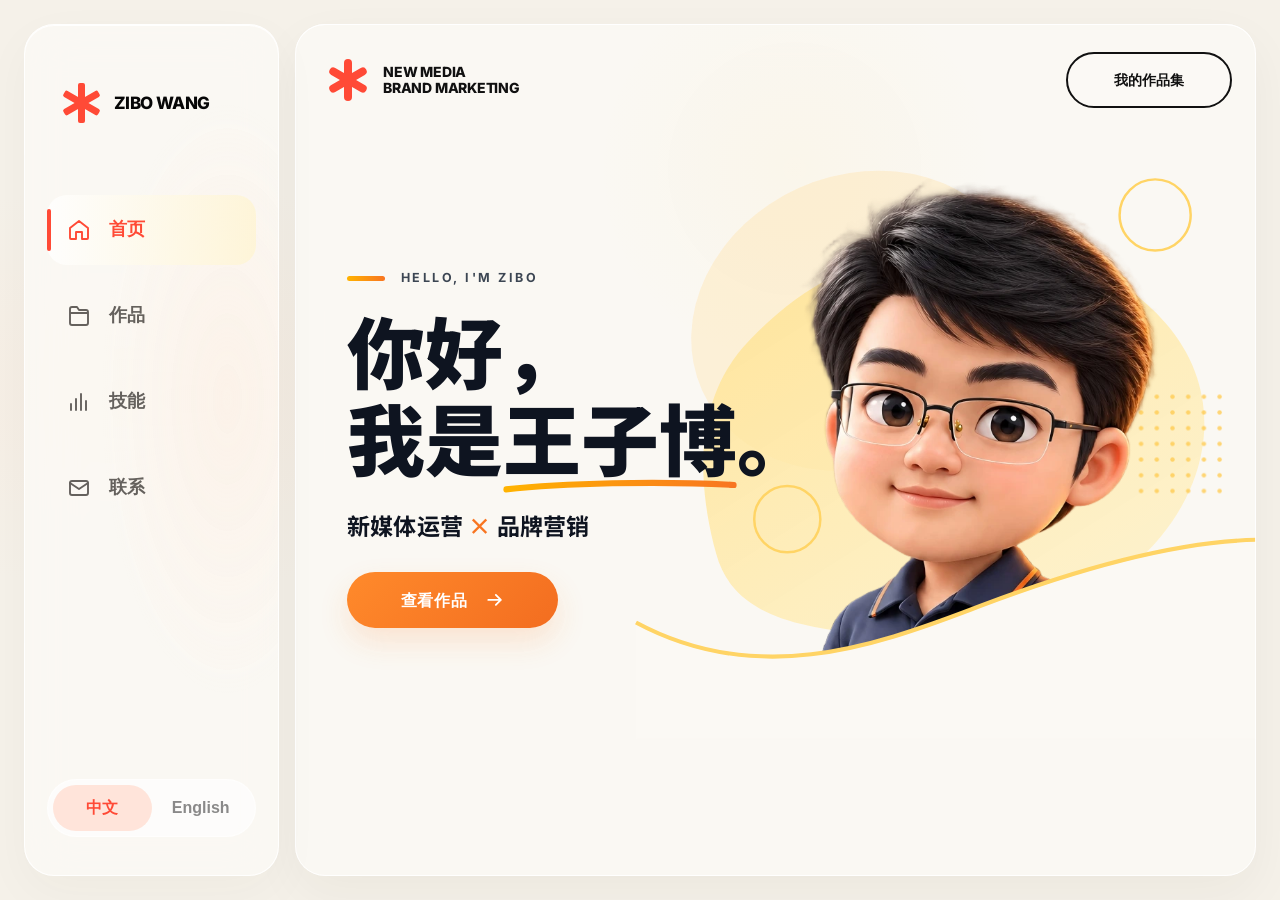
==== commit 94084201: "Keep WeChat articles only, update bilingual skill cards and restore trust icons" ====
--- a/index.html
+++ b/index.html
@@ -7,7 +7,7 @@
   <title>Zibo Wang — New Media Operations & Brand Marketing</title>
   <link rel="preload" as="image" href="assets/hero/zibo-character.webp" fetchpriority="high">
   <link rel="preload" as="font" type="font/woff2" href="assets/fonts/selfhosted/inter-800.woff2" crossorigin>
-  <link rel="stylesheet" href="assets/bundle.css?v=b90112f494ed"><style>
+  <link rel="stylesheet" href="assets/bundle.css?v=e6ca5fff7fbe"><style>
     :root{--ink:#070707;--paper:#f5f1e8;--cream:#fffaf0;--yellow:#ffd817;--red:#ff4a36;--blue:#7dbcf0;--blue2:#55a8ec;--muted:#5e5b55;--x:clamp(28px,6vw,92px);--ease:cubic-bezier(.22,1,.36,1)}
     *{box-sizing:border-box}html{scroll-behavior:smooth}body{margin:0;background:#ddd9d1;color:var(--ink);font:400 16px/1.6 Inter,Arial,sans-serif;overflow-x:clip}.page{width:min(100%,1440px);margin:auto;background:var(--paper);position:relative;overflow:clip}.page:before{content:"";position:fixed;inset:0;pointer-events:none;z-index:900;background-image:linear-gradient(rgba(7,7,7,.025) 1px,transparent 1px),linear-gradient(90deg,rgba(7,7,7,.025) 1px,transparent 1px);background-size:54px 54px;background-position:0 var(--grid-y,0);mask-image:linear-gradient(to bottom,#0008,transparent 90%)}a{color:inherit;text-decoration:none}img{display:block;max-width:100%}button{font:inherit;color:inherit}.display{font-family:Anton,Impact,sans-serif;text-transform:uppercase;letter-spacing:-.025em}.hand{font-family:Caveat,"Comic Sans MS",cursive}.section-title{font:400 clamp(72px,7vw,112px)/.92 Anton,Impact,sans-serif;letter-spacing:-.02em;text-transform:uppercase;margin:0}.eyebrow{font-size:12px;font-weight:800;letter-spacing:.1em;text-transform:uppercase}.body-copy{font-size:clamp(15px,1.05vw,17px);line-height:1.72;letter-spacing:.005em;max-width:58ch}.sr{position:absolute;width:1px;height:1px;overflow:hidden;clip:rect(0 0 0 0)}section{scroll-margin-top:90px}.focusable:focus-visible,a:focus-visible,button:focus-visible{outline:3px solid var(--red);outline-offset:4px}
     .scroll-progress{position:fixed;z-index:1100;left:0;top:0;width:100%;height:3px;transform-origin:left;background:var(--red);scale:0 1}.asterisk{width:44px;height:44px;position:relative}.asterisk i{position:absolute;left:19px;top:2px;width:7px;height:40px;background:var(--red);border-radius:8px}.asterisk i:nth-child(2){rotate:60deg}.asterisk i:nth-child(3){rotate:-60deg}
@@ -213,30 +213,14 @@
       </div>
     </section>
     </div></div>
-    <div class="section-layer" data-section="work" hidden inert><div class="portfolio-button-slot"><a class="hero-portfolio portfolio-standard-button" href="#work"><span>MY PORTFOLIO</span></a></div><div class="section-scroll-area" tabindex="0" role="region" aria-label="Work experience and thinking"><section class="work-landing" id="work" aria-labelledby="work-landing-title"><div class="work-utility portfolio-header-reserved"><div class="hero-category" data-locale-fixed="true"><span class="asterisk" aria-hidden="true"><i></i><i></i><i></i></span><span>NEW MEDIA<br>BRAND MARKETING</span></div></div><h2 class="work-landing-title" id="work-landing-title"><span>WHAT DID I DO &amp; HOW DO I</span> <span class="accent">THINK</span></h2><div class="work-hub-grid"><section class="work-experience" aria-labelledby="work-experience-title"><h3 class="work-hub-heading" id="work-experience-title">MY EXPERIENCE</h3><nav class="work-card-list" aria-label="Work categories"><div class="work-category-entry"><a class="work-category-card" href="#wechat" aria-label="Explore WeChat work"><span class="work-logo-slot"><img data-resource-src="assets/work/logos/wechat.svg?v=20261006-new" alt="" decoding="async"></span><div class="work-category-copy"><h3 class="work-card-title">WeChat</h3><p class="work-card-description">Content management, brand promotion, video editing, and user growth.</p></div><svg class="work-card-arrow" viewBox="0 0 32 32" aria-hidden="true"><path d="M4 16h23M17 6l10 10-10 10"/></svg></a></div><div class="work-category-entry"><a class="work-category-card" href="#rednote" aria-label="Explore RedNote work"><span class="work-logo-slot"><img data-resource-src="assets/work/logos/rednote.svg?v=20261006-new" alt="" decoding="async"></span><div class="work-category-copy"><h3 class="work-card-title">RedNote</h3><p class="work-card-description">Content strategy, data analysis, and community management.</p></div><svg class="work-card-arrow" viewBox="0 0 32 32" aria-hidden="true"><path d="M4 16h23M17 6l10 10-10 10"/></svg></a></div><div class="work-category-entry"><a class="work-category-card" href="#design" aria-label="Explore Design work"><span class="work-logo-slot"><img data-resource-src="assets/work/logos/design.webp" alt="" decoding="async"></span><div class="work-category-copy"><h3 class="work-card-title">Design</h3><p class="work-card-description">Brochure, poster, and social media content design.</p></div><svg class="work-card-arrow" viewBox="0 0 32 32" aria-hidden="true"><path d="M4 16h23M17 6l10 10-10 10"/></svg></a></div></nav></section><section class="work-thinking" aria-labelledby="work-thinking-title"><h3 class="work-hub-heading" id="work-thinking-title">HOW I THINK</h3><div class="trust-model"><button type="button" class="trust-root" data-thinking-branch="business"><img class="build-trust-icon" data-resource-src="assets/icons/trust-handshake-unified.svg" alt="" aria-hidden="true" decoding="async">BUILD TRUST</button><svg class="trust-connectors" viewBox="0 0 500 44" preserveAspectRatio="none" aria-hidden="true"><path class="logic-path" pathLength="100" d="M146 2Q119 10 115 38m-5-7 5 8 6-7M354 2Q381 10 385 38m-6-7 6 8 5-7"/></svg><div class="trust-branches"><button type="button" class="trust-branch" data-thinking-branch="business"><span class="trust-branch-top"><span class="trust-icon"><svg viewBox="0 0 32 32" aria-hidden="true"><path d="M4 28V18h5v10Zm9 0V11h5v17Zm9 0V4h5v24Z"/></svg></span><strong>Business</strong></span><small>Value · Growth · ROI</small></button><button type="button" class="trust-branch" data-thinking-branch="consumer"><span class="trust-branch-top"><span class="trust-icon"><svg viewBox="0 0 32 32" aria-hidden="true"><path d="M16 27 5 16C-3 7 9-1 16 7c7-8 19 0 11 9Z"/></svg></span><strong>Consumer</strong></span><small>Emotion · Identity · Social Value</small></button></div><svg class="trust-connectors" viewBox="0 0 500 80" preserveAspectRatio="none" aria-hidden="true"><path class="logic-path" pathLength="100" d="M115 2Q115 34 160 34H210Q245 34 250 73m-7-7 7 8 7-8"/><path class="logic-path" pathLength="100" d="M385 2Q385 34 340 34H290Q255 34 250 73"/></svg><button type="button" class="thinking-cta" data-thinking-branch="business">EXPLORE MY THINKING <svg class="thinking-arrow" viewBox="0 0 32 32" aria-hidden="true"><path d="M4 16h23M17 6l10 10-10 10"/></svg></button></div></section></div></section></div></div>
+    <div class="section-layer" data-section="work" hidden inert><div class="portfolio-button-slot"><a class="hero-portfolio portfolio-standard-button" href="#work"><span>MY PORTFOLIO</span></a></div><div class="section-scroll-area" tabindex="0" role="region" aria-label="Work experience and thinking"><section class="work-landing" id="work" aria-labelledby="work-landing-title"><div class="work-utility portfolio-header-reserved"><div class="hero-category" data-locale-fixed="true"><span class="asterisk" aria-hidden="true"><i></i><i></i><i></i></span><span>NEW MEDIA<br>BRAND MARKETING</span></div></div><h2 class="work-landing-title" id="work-landing-title"><span>WHAT DID I DO &amp; HOW DO I</span> <span class="accent">THINK</span></h2><div class="work-hub-grid"><section class="work-experience" aria-labelledby="work-experience-title"><h3 class="work-hub-heading" id="work-experience-title">MY EXPERIENCE</h3><nav class="work-card-list" aria-label="Work categories"><div class="work-category-entry"><a class="work-category-card" href="#wechat" aria-label="Explore WeChat work"><span class="work-logo-slot"><img data-resource-src="assets/work/logos/wechat.svg?v=20261006-new" alt="" decoding="async"></span><div class="work-category-copy"><h3 class="work-card-title">WeChat</h3><p class="work-card-description">Content management, brand promotion, and user growth.</p></div><svg class="work-card-arrow" viewBox="0 0 32 32" aria-hidden="true"><path d="M4 16h23M17 6l10 10-10 10"/></svg></a></div><div class="work-category-entry"><a class="work-category-card" href="#rednote" aria-label="Explore RedNote work"><span class="work-logo-slot"><img data-resource-src="assets/work/logos/rednote.svg?v=20261006-new" alt="" decoding="async"></span><div class="work-category-copy"><h3 class="work-card-title">RedNote</h3><p class="work-card-description">Content strategy, data analysis, and community management.</p></div><svg class="work-card-arrow" viewBox="0 0 32 32" aria-hidden="true"><path d="M4 16h23M17 6l10 10-10 10"/></svg></a></div><div class="work-category-entry"><a class="work-category-card" href="#design" aria-label="Explore Design work"><span class="work-logo-slot"><img data-resource-src="assets/work/logos/design.webp" alt="" decoding="async"></span><div class="work-category-copy"><h3 class="work-card-title">Design</h3><p class="work-card-description">Brochure, poster, and social media content design.</p></div><svg class="work-card-arrow" viewBox="0 0 32 32" aria-hidden="true"><path d="M4 16h23M17 6l10 10-10 10"/></svg></a></div></nav></section><section class="work-thinking" aria-labelledby="work-thinking-title"><h3 class="work-hub-heading" id="work-thinking-title">HOW I THINK</h3><div class="trust-model"><button type="button" class="trust-root" data-thinking-branch="business"><img class="build-trust-icon" src="[data-uri]" alt="" aria-hidden="true" decoding="async">BUILD TRUST</button><svg class="trust-connectors" viewBox="0 0 500 44" preserveAspectRatio="none" aria-hidden="true"><path class="logic-path" pathLength="100" d="M146 2Q119 10 115 38m-5-7 5 8 6-7M354 2Q381 10 385 38m-6-7 6 8 5-7"/></svg><div class="trust-branches"><button type="button" class="trust-branch" data-thinking-branch="business"><span class="trust-branch-top"><span class="trust-icon"><svg viewBox="0 0 32 32" aria-hidden="true"><path d="M4 28V18h5v10Zm9 0V11h5v17Zm9 0V4h5v24Z"/></svg></span><strong>Business</strong></span><small>Value · Growth · ROI</small></button><button type="button" class="trust-branch" data-thinking-branch="consumer"><span class="trust-branch-top"><span class="trust-icon"><svg viewBox="0 0 32 32" aria-hidden="true"><path d="M16 27 5 16C-3 7 9-1 16 7c7-8 19 0 11 9Z"/></svg></span><strong>Consumer</strong></span><small>Emotion · Identity · Social Value</small></button></div><svg class="trust-connectors" viewBox="0 0 500 80" preserveAspectRatio="none" aria-hidden="true"><path class="logic-path" pathLength="100" d="M115 2Q115 34 160 34H210Q245 34 250 73m-7-7 7 8 7-8"/><path class="logic-path" pathLength="100" d="M385 2Q385 34 340 34H290Q255 34 250 73"/></svg><button type="button" class="thinking-cta" data-thinking-branch="business">EXPLORE MY THINKING <svg class="thinking-arrow" viewBox="0 0 32 32" aria-hidden="true"><path d="M4 16h23M17 6l10 10-10 10"/></svg></button></div></section></div></section></div></div>
 <div class="section-layer" data-section="wechat" hidden inert><div class="portfolio-button-slot has-back-to-work"><a class="wechat-back-link portfolio-standard-button portfolio-back-button" href="#work"><svg viewBox="0 0 24 24" aria-hidden="true"><path d="M19 12H5m6-6-6 6 6 6"/></svg><span>BACK TO WORK</span></a><a class="hero-portfolio portfolio-standard-button" href="#work"><span>MY PORTFOLIO</span></a></div>
  <div class="section-scroll-area" tabindex="0" role="region" aria-label="WeChat work">
  <section class="wechat-page" id="wechat" aria-labelledby="wechat-title"><div class="work-utility portfolio-header-reserved portfolio-header-with-back"><div class="hero-category" data-locale-fixed="true"><span class="asterisk" aria-hidden="true"><i></i><i></i><i></i></span><span>NEW MEDIA<br>BRAND MARKETING</span></div></div>
  <div class="wechat-heading-row"><div><h1 class="wechat-title portfolio-page-title" id="wechat-title">WECHAT</h1><p class="wechat-subtitle">Content Management &amp; Brand Communication</p></div>
- <div class="wechat-tabs" role="tablist" aria-label="WeChat content type">
- <button type="button" id="wechat-articles-tab" role="tab" aria-selected="true" aria-controls="wechat-articles" data-wechat-tab="articles"><svg viewBox="0 0 24 24" aria-hidden="true"><path d="M7 2h8l4 4v16H5V2h2Zm8 0v5h4M8 11h8m-8 4h8m-8 4h6"/></svg>Articles</button>
- <button type="button" id="wechat-videos-tab" role="tab" aria-selected="false" aria-controls="wechat-videos" tabindex="-1" data-wechat-tab="videos"><svg viewBox="0 0 24 24" aria-hidden="true"><rect x="2" y="4" width="17" height="16" rx="2"/><path d="m19 8 3-2v12l-3-2M8 8l6 4-6 4Z"/></svg>Videos</button>
- </div></div>
+ </div>
  <div class="wechat-content-grid"><div class="wechat-collection">
- <div class="wechat-tab-panel" id="wechat-articles" role="tabpanel" aria-labelledby="wechat-articles-tab"><section class="wechat-group"><h3 class="wechat-group-heading">EVENT STORIES<span>02</span></h3><button type="button" class="wechat-item" data-wechat-sample="event1" aria-pressed="false" aria-controls="wechat-selection"><img data-resource-src="assets/work/wechat-lanzhou-seminar.webp" width="1080" height="755" alt=""/ decoding="async"><span class="wechat-item-copy"><span class="wechat-item-tag">Event Story</span><strong>AI &amp; Computing Innovation Seminar at Lanzhou University</strong><small>2026.04.18 · Lanzhou University</small></span><svg class="wechat-item-arrow" viewBox="0 0 24 24" aria-hidden="true"><path d="M5 19 19 5M6 5h13v13"/></svg></button><button type="button" class="wechat-item" data-wechat-sample="event2" aria-pressed="false" aria-controls="wechat-selection"><img data-resource-src="assets/work/wechat-western-expo.webp" width="1143" height="357" alt=""/ decoding="async"><span class="wechat-item-copy"><span class="wechat-item-tag">Event Story</span><strong>Xi’an Supercomputing at the 7th Western Digital Economy Expo</strong><small>2026.06.29 · Xi’an</small></span><svg class="wechat-item-arrow" viewBox="0 0 24 24" aria-hidden="true"><path d="M5 19 19 5M6 5h13v13"/></svg></button></section><section class="wechat-group"><h3 class="wechat-group-heading">RESEARCH UPDATES<span>02</span></h3><button type="button" class="wechat-item" data-wechat-sample="research2" aria-pressed="false" aria-controls="wechat-selection"><img data-resource-src="assets/work/wechat-xjtu-battery-research.webp" width="1031" height="723" alt=""/ decoding="async"><span class="wechat-item-copy"><span class="wechat-item-tag">Research Update</span><strong>Computing Support for More Stable Fast-Charging Batteries</strong><small>2026.06.03 · Xi’an Jiaotong University</small></span><svg class="wechat-item-arrow" viewBox="0 0 24 24" aria-hidden="true"><path d="M5 19 19 5M6 5h13v13"/></svg></button><button type="button" class="wechat-item" data-wechat-sample="research1" aria-pressed="false" aria-controls="wechat-selection"><img data-resource-src="assets/work/wechat-npu-aerospace-research.webp" width="1080" height="444" alt=""/ decoding="async"><span class="wechat-item-copy"><span class="wechat-item-tag">Research Update</span><strong>Computing Support for Aerospace Design Research</strong><small>2026.06.16 · Northwestern Polytechnical University</small></span><svg class="wechat-item-arrow" viewBox="0 0 24 24" aria-hidden="true"><path d="M5 19 19 5M6 5h13v13"/></svg></button></section></div>
- <div class="wechat-tab-panel" id="wechat-videos" role="tabpanel" aria-labelledby="wechat-videos-tab" hidden>
- <section class="wv-showcase" aria-label="Selected WeChat video">
-  <div class="wv-stage"><div class="wv-player-frame" aria-busy="false">
-   <video id="wechat-video-player" width="1080" height="1920" playsinline preload="none" data-resource-poster="assets/work/wechat-videos/lanzhou.webp" aria-label="AI &amp; Computing Seminar at Lanzhou University">Your browser does not support embedded video. Use the Open on WeChat link below.</video>
-   <button class="wv-play" type="button" aria-label="Play AI &amp; Computing Seminar at Lanzhou University"><svg viewBox="0 0 24 24" aria-hidden="true"><path d="m7 3 14 9-14 9Z"/></svg><span>PLAY VIDEO</span></button>
-  </div></div>
-  <div class="wv-details"><h3 class="wv-title">AI &amp; Computing Seminar at Lanzhou University</h3>
-   <div class="wv-meta"><span class="wv-date">Event: 18 Apr 2026</span><a class="wv-original" href="https://weixin.qq.com/sph/AsM0rSxx9u" target="_blank" rel="noopener noreferrer">OPEN ON WECHAT ↗</a></div>
-   <div class="wv-toolbar"><span class="wv-counter">01 / 02</span><button class="wv-switch" type="button" aria-controls="wechat-video-player wechat-selection">SWITCH VIDEO <svg viewBox="0 0 24 24" aria-hidden="true"><path d="M3 7h17m-4-4 4 4-4 4M21 17H4m4-4-4 4 4 4"/></svg></button><div class="wv-next"><img data-resource-src="assets/work/wechat-videos/northwest-normal.webp" width="28" height="46" alt=""/ decoding="async"><span><small>UP NEXT</small><strong>Computing Service Workshop at Northwest Normal University</strong></span></div></div>
-   <p class="wv-playback-status" role="status"></p><noscript><p>Use Open on WeChat to watch the video.</p></noscript>
-  </div>
- </section>
-</div>
+ <div class="wechat-tab-panel" id="wechat-articles" role="region" aria-label="WeChat articles"><section class="wechat-group"><h3 class="wechat-group-heading">EVENT STORIES<span>02</span></h3><button type="button" class="wechat-item" data-wechat-sample="event1" aria-pressed="false" aria-controls="wechat-selection"><img data-resource-src="assets/work/wechat-lanzhou-seminar.webp" width="1080" height="755" alt="" decoding="async"><span class="wechat-item-copy"><span class="wechat-item-tag">Event Story</span><strong>AI &amp; Computing Innovation Seminar at Lanzhou University</strong><small>2026.04.18 · Lanzhou University</small></span><svg class="wechat-item-arrow" viewBox="0 0 24 24" aria-hidden="true"><path d="M5 19 19 5M6 5h13v13"/></svg></button><button type="button" class="wechat-item" data-wechat-sample="event2" aria-pressed="false" aria-controls="wechat-selection"><img data-resource-src="assets/work/wechat-western-expo.webp" width="1143" height="357" alt="" decoding="async"><span class="wechat-item-copy"><span class="wechat-item-tag">Event Story</span><strong>Xi’an Supercomputing at the 7th Western Digital Economy Expo</strong><small>2026.06.29 · Xi’an</small></span><svg class="wechat-item-arrow" viewBox="0 0 24 24" aria-hidden="true"><path d="M5 19 19 5M6 5h13v13"/></svg></button></section><section class="wechat-group"><h3 class="wechat-group-heading">RESEARCH UPDATES<span>02</span></h3><button type="button" class="wechat-item" data-wechat-sample="research2" aria-pressed="false" aria-controls="wechat-selection"><img data-resource-src="assets/work/wechat-xjtu-battery-research.webp" width="1031" height="723" alt="" decoding="async"><span class="wechat-item-copy"><span class="wechat-item-tag">Research Update</span><strong>Computing Support for More Stable Fast-Charging Batteries</strong><small>2026.06.03 · Xi’an Jiaotong University</small></span><svg class="wechat-item-arrow" viewBox="0 0 24 24" aria-hidden="true"><path d="M5 19 19 5M6 5h13v13"/></svg></button><button type="button" class="wechat-item" data-wechat-sample="research1" aria-pressed="false" aria-controls="wechat-selection"><img data-resource-src="assets/work/wechat-npu-aerospace-research.webp" width="1080" height="444" alt="" decoding="async"><span class="wechat-item-copy"><span class="wechat-item-tag">Research Update</span><strong>Computing Support for Aerospace Design Research</strong><small>2026.06.16 · Northwestern Polytechnical University</small></span><svg class="wechat-item-arrow" viewBox="0 0 24 24" aria-hidden="true"><path d="M5 19 19 5M6 5h13v13"/></svg></button></section></div>
  </div><aside class="wechat-logic" aria-labelledby="wechat-logic-title"><p class="wechat-logic-label">MY CONTENT LOGIC</p><div class="wc-logic-header"><h3 class="wechat-logic-title" id="wechat-logic-title">WHY THIS <em>CONTENT</em></h3></div><p class="wechat-logic-caption">How content strategy translates B2B communication goals into brand trust.</p><div class="wechat-selection" id="wechat-selection" aria-live="polite" aria-atomic="true"></div></aside></div>
  </section></div></div>
 <div class="section-layer" data-section="rednote" hidden inert><div class="portfolio-button-slot has-back-to-work"><a class="wechat-back-link portfolio-standard-button portfolio-back-button" href="#work"><svg viewBox="0 0 24 24" aria-hidden="true"><path d="M19 12H5m6-6-6 6 6 6"/></svg><span>BACK TO WORK</span></a><a class="hero-portfolio portfolio-standard-button" href="#work"><span>MY PORTFOLIO</span></a></div>
@@ -400,6 +384,6 @@
   </main>
   <div class="cursor-label" aria-hidden="true"></div>
   
-  <dialog class="thinking-modal" id="thinking-modal" role="dialog" aria-modal="true" aria-labelledby="thinking-modal-title" aria-describedby="thinking-modal-subtitle"><div class="thinking-backdrop" aria-hidden="true"></div><div class="thinking-surface"><button type="button" class="thinking-close" aria-label="Close thinking model" autofocus>×</button><header class="thinking-modal-header"><div><p class="thinking-modal-eyebrow">MY THINKING MODEL</p><h2 class="thinking-modal-title" id="thinking-modal-title">HOW DO I <span>THINK</span></h2><p class="thinking-modal-subtitle" id="thinking-modal-subtitle">Different audiences build trust in different ways.</p></div><div class="thinking-modal-tabs" role="tablist" aria-label="Thinking audience"><button type="button" role="tab" data-audience="business" aria-selected="true" aria-controls="thinking-framework"><svg viewBox="0 0 32 32" aria-hidden="true"><path d="M4 28V18h5v10Zm9 0V11h5v17Zm9 0V4h5v24Z"/></svg>Business</button><button type="button" role="tab" data-audience="consumer" aria-selected="false" tabindex="-1" aria-controls="thinking-framework"><svg viewBox="0 0 32 32" aria-hidden="true"><path d="M16 28 5 17C-3 8 9 0 16 8c7-8 19 0 11 9Z"/></svg>Consumer</button></div></header><div class="thinking-framework" id="thinking-framework" role="tabpanel" aria-label="Trust framework"></div><svg class="thinking-final-path" viewBox="0 0 30 28" aria-hidden="true"><path pathLength="100" d="M15 1v24m-5-6 5 7 5-7"/></svg><div class="thinking-final-node"><img class="build-trust-icon" data-resource-src="assets/icons/trust-handshake-unified.svg" alt="" aria-hidden="true" decoding="async">BUILD TRUST</div></div><div class="thinking-detail" id="thinking-node-detail" role="tooltip" hidden></div></dialog>
-<script defer src="assets/bundle.js?v=1e69e92aff8e"></script></body>
+  <dialog class="thinking-modal" id="thinking-modal" role="dialog" aria-modal="true" aria-labelledby="thinking-modal-title" aria-describedby="thinking-modal-subtitle"><div class="thinking-backdrop" aria-hidden="true"></div><div class="thinking-surface"><button type="button" class="thinking-close" aria-label="Close thinking model" autofocus>×</button><header class="thinking-modal-header"><div><p class="thinking-modal-eyebrow">MY THINKING MODEL</p><h2 class="thinking-modal-title" id="thinking-modal-title">HOW DO I <span>THINK</span></h2><p class="thinking-modal-subtitle" id="thinking-modal-subtitle">Different audiences build trust in different ways.</p></div><div class="thinking-modal-tabs" role="tablist" aria-label="Thinking audience"><button type="button" role="tab" data-audience="business" aria-selected="true" aria-controls="thinking-framework"><svg viewBox="0 0 32 32" aria-hidden="true"><path d="M4 28V18h5v10Zm9 0V11h5v17Zm9 0V4h5v24Z"/></svg>Business</button><button type="button" role="tab" data-audience="consumer" aria-selected="false" tabindex="-1" aria-controls="thinking-framework"><svg viewBox="0 0 32 32" aria-hidden="true"><path d="M16 28 5 17C-3 8 9 0 16 8c7-8 19 0 11 9Z"/></svg>Consumer</button></div></header><div class="thinking-framework" id="thinking-framework" role="tabpanel" aria-label="Trust framework"></div><svg class="thinking-final-path" viewBox="0 0 30 28" aria-hidden="true"><path pathLength="100" d="M15 1v24m-5-6 5 7 5-7"/></svg><div class="thinking-final-node"><img class="build-trust-icon" src="[data-uri]" alt="" aria-hidden="true" decoding="async">BUILD TRUST</div></div><div class="thinking-detail" id="thinking-node-detail" role="tooltip" hidden></div></dialog>
+<script defer src="assets/bundle.js?v=0acc6ef8f87a"></script></body>
 </html>
--- a/assets/bundle.css
+++ b/assets/bundle.css
@@ -791,114 +791,6 @@
 
 /* Keep supplied paper covers complete without resampling the source images. */
 .wechat-page .wechat-item[data-wechat-sample="research1"] img,.wechat-page .wechat-item[data-wechat-sample="research2"] img{object-fit:contain}
-
-/* ==== assets/wechat-video-page.css ==== */
-/* Video mode reuses the WeChat shell; article geometry stays in its own styles. */
-.wechat-page #wechat-videos[hidden]{display:none!important}
-.wechat-video-mode .wechat-content-grid{grid-template-columns:minmax(0,1fr) minmax(0,1fr)}
-.wechat-video-mode .wechat-collection #wechat-videos:not([hidden]){display:block;height:100%}
-.wv-showcase{height:100%;min-height:0;display:grid;grid-template-rows:minmax(0,1fr) auto;gap:18px}
-.wv-stage{display:grid;place-items:center;min-height:0}
-.wv-player-frame{position:relative;height:100%;aspect-ratio:9/16;max-width:100%;overflow:hidden;border-radius:18px;background:#083ca4;box-shadow:0 12px 35px #1428591a}
-.wv-player-frame video{display:block;width:100%;height:100%;object-fit:contain;background:#083ca4}
-.wv-player-frame video:fullscreen{object-fit:contain;background:#000}
-.wv-play{position:absolute;inset:0;display:flex;align-items:center;justify-content:center;flex-direction:column;gap:12px;border:0;border-radius:inherit;color:white;background:linear-gradient(transparent 25%,#00195435);cursor:pointer}
-.wv-play[hidden]{display:none!important}
-.wv-play svg{width:54px;height:54px;padding:14px;box-sizing:border-box;border:1px solid #ffffff99;border-radius:50%;fill:currentColor;filter:drop-shadow(0 3px 10px #0004);background:#ffffff22;backdrop-filter:blur(5px);transition:background .2s,transform .2s}
-.wv-play:hover svg{background:#ffffff44;transform:scale(1.06)}
-.wv-play span{font:700 11px/1.3 Inter,Arial,sans-serif;letter-spacing:.08em;text-shadow:0 2px 5px #0008}
-.wv-details{width:100%;max-width:500px;margin:auto}
-.wv-title{margin:0;color:#090909;font:700 clamp(15px,1.3cqi,20px)/1.4 Inter,Arial,sans-serif;letter-spacing:.005em}
-.wv-meta{display:flex;align-items:center;justify-content:space-between;gap:14px;margin-top:7px;font:400 12px/1.5 Inter,Arial,sans-serif;color:#7a8b9d}
-.wv-original{color:#ff432e;font:600 10px/1.4 Inter,Arial,sans-serif;text-decoration:none;white-space:nowrap;border-bottom:1px solid #ff432e70;padding-block:2px}
-.wv-toolbar{display:flex;align-items:center;gap:16px;margin-top:15px}
-.wv-counter{flex:none;color:#7a8b9d;font:600 13px/1.3 Inter,Arial,sans-serif;letter-spacing:.07em}
-.wv-switch{display:inline-flex;align-items:center;justify-content:center;gap:9px;flex-shrink:0;min-height:40px;padding:8px 16px;border:1px solid #ff432e;border-radius:999px;background:#fffaf5;color:#ff432e;font:700 11px/1.3 Inter,Arial,sans-serif;letter-spacing:.025em;cursor:pointer;transition:background .2s}
-.wv-switch:hover{background:#ffebe2}.wv-switch svg{width:17px;height:17px;fill:none;stroke:currentColor;stroke-width:1.8;stroke-linecap:round;stroke-linejoin:round}
-.wv-next{display:flex;gap:9px;align-items:center;min-width:0;margin-left:auto}
-.wv-next img{width:28px;height:46px;object-fit:contain;flex:none;border-radius:5px;background:#073ba1}
-.wv-next small{display:block;margin-bottom:3px;color:#7a8b9d;font:500 9px/1.3 Inter,Arial,sans-serif;letter-spacing:.035em}
-.wv-next strong{display:block;color:#667b8d;font:500 10px/1.4 Inter,Arial,sans-serif;max-width:180px}
-.wv-playback-status{margin:6px 0 0;min-height:0;font:400 11px/1.4 Inter,Arial,sans-serif;color:#667b8d}
-.wv-playback-status:empty{display:none}
-.wechat-video-mode .wechat-selection{display:flex;flex-direction:column;min-height:0;justify-content:initial}
-.wv-analysis{display:grid;grid-template-rows:repeat(2,minmax(min-content,1fr)) auto;gap:22px;flex:1;min-height:0}
-.wv-analysis-card{display:flex;flex-direction:column;justify-content:center;box-sizing:border-box;padding:24px 26px;border:1px solid #ffffffb8;border-radius:22px;background:#fffefbc7;box-shadow:0 10px 30px #392b1607}
-.wv-card-heading{display:flex;align-items:center;gap:12px;margin-bottom:13px}
-.wv-card-icon{display:grid;place-items:center;flex:none;width:42px;height:42px;border-radius:50%;background:#ffe7dd;color:#ff432e}
-.wv-card-icon svg{width:25px;height:25px;fill:none;stroke:currentColor;stroke-width:1.7;stroke-linecap:round;stroke-linejoin:round}
-.wv-card-label{margin:0;color:#ff432e;font:600 12px/1.3 Inter,Arial,sans-serif;letter-spacing:.06em}
-.wv-analysis-card h4{margin:0;color:#090909;font:700 clamp(19px,1.75cqi,26px)/1.3 Inter,Arial,sans-serif;letter-spacing:.005em}
-.wv-card-description{margin:10px 0 0;color:#71869a;font:400 clamp(14px,1.2cqi,18px)/1.55 Inter,Arial,sans-serif;letter-spacing:.012em}
-.wv-decision{display:flex;flex-wrap:wrap;align-items:center;gap:8px;margin:16px 0 0}
-.wv-decision span{color:#7b8b9e;font:500 9px/1.3 Inter,Arial,sans-serif;letter-spacing:.035em}
-.wv-decision strong{padding:6px 10px;border:1px solid #ffd2c0;border-radius:999px;background:#fff0e8;color:#f04932;font:600 10px/1.3 Inter,Arial,sans-serif;letter-spacing:.015em}
-.wv-trust{display:flex;align-items:center;justify-content:flex-end;gap:14px;min-height:52px;padding:0 16px;color:#ff432e}
-.wv-trust-arrow{flex:1 1 0;min-width:0;height:28px;stroke:#7a8b9d;stroke-width:1.6;stroke-linecap:round;stroke-linejoin:round}
-.wv-trust img{width:44px;height:44px;flex-shrink:0}
-.wv-trust strong{font:400 clamp(22px,2.15cqi,32px)/1.1 Anton,Impact,sans-serif;white-space:nowrap}
-.wv-switch:focus-visible,.wv-play:focus-visible,.wv-original:focus-visible,.wv-player-frame video:focus-visible{outline:2px solid #ff432e;outline-offset:4px}
-.wv-play:focus-visible{outline-offset:-4px;outline-color:#fff}
-@media(min-width:1100px) and (min-height:700px){
- .wechat-page.wechat-video-mode{grid-template-columns:minmax(0,1fr) minmax(0,1fr)}
- .wechat-video-mode .wechat-logic{padding-left:30px}
- .wechat-video-mode .wechat-selection{margin-top:24px}
- .wechat-video-mode .wv-stage{min-height:0}
- .wechat-video-mode .wv-showcase{gap:16px}
-}
-@media(min-width:1100px) and (min-height:700px) and (max-height:790px){
- .wechat-video-mode .wechat-selection{margin-top:14px}
- .wv-showcase{gap:12px}.wv-toolbar{margin-top:10px;gap:10px}.wv-title{font-size:14px;line-height:1.35}.wv-meta{font-size:11px;margin-top:5px}
- .wv-switch{min-height:36px;padding:7px 12px;font-size:10px}.wv-next img{width:23px;height:37px}.wv-next strong{font-size:9px}
- .wv-analysis{gap:14px}.wv-analysis-card{padding:16px 19px;border-radius:18px}.wv-card-heading{gap:10px;margin-bottom:9px}.wv-card-icon{width:32px;height:32px}.wv-card-icon svg{width:21px;height:21px}.wv-card-label{font-size:10px}
- .wv-analysis-card h4{font-size:18px;line-height:1.3}.wv-card-description{font-size:14px;line-height:1.45;margin-top:8px}.wv-decision{margin-top:10px;gap:6px}.wv-decision strong{font-size:9px;padding:5px 9px}
- .wv-trust{min-height:40px;gap:11px}.wv-trust img{width:36px;height:36px}.wv-trust strong{font-size:24px}
-}
-@media(max-width:1099px),(max-height:699px){
- .wv-stage{height:clamp(360px,56vh,570px)}
- .wv-analysis{gap:20px}.wv-analysis-card{padding:22px}.wv-showcase{height:auto}
-}
-@container section-window (max-width:800px){
- .wechat-video-mode .wechat-content-grid{grid-template-columns:minmax(0,1fr);gap:32px}
- .wv-stage{height:clamp(370px,62svh,580px)}
- .wv-details{max-width:520px}.wv-title{font-size:18px}.wv-meta{font-size:12px}.wv-next strong{font-size:11px}
- .wv-analysis{gap:18px}.wv-analysis-card h4{font-size:23px}.wv-card-description{font-size:16px}
- .wv-trust strong{font-size:28px}
-}
-@container section-window (max-width:480px){
- .wv-stage{height:clamp(350px,60svh,530px)}
- .wv-title{font-size:16px}.wv-meta{gap:10px;font-size:11px;flex-wrap:wrap}.wv-toolbar{gap:10px}
- .wv-counter{font-size:11px}.wv-switch{font-size:10px;padding-inline:12px}.wv-next{gap:7px}.wv-next img{width:24px;height:39px}.wv-next strong{font-size:9px;line-height:1.4}
- .wv-analysis-card{padding:20px;border-radius:18px}.wv-analysis-card h4{font-size:21px}.wv-card-description{font-size:15px}
- .wv-decision{gap:7px}.wv-trust{padding:0;gap:10px}.wv-trust img{width:38px;height:38px}.wv-trust strong{font-size:25px}
-}
-@media(prefers-reduced-motion:reduce){.wv-play:hover svg{transform:none}.wv-play svg,.wv-switch{transition:none}}
-
-/* Size the explanation cards to their copy instead of stretching each to half the column. */
-#wechat.wechat-video-mode .wv-analysis {
-  flex:1;
-  grid-template-rows:repeat(2,max-content) minmax(52px,1fr);
-  align-content:start;
-  gap:16px;
-}
-#wechat.wechat-video-mode .wv-analysis-card {
-  justify-content:flex-start;
-  padding-block:20px;
-}
-#wechat.wechat-video-mode .wv-card-heading {margin-bottom:10px;}
-#wechat.wechat-video-mode .wv-card-description {margin-top:8px;}
-#wechat.wechat-video-mode .wv-decision {margin-top:12px;}
-@container section-window (max-width:600px) {
-  #wechat.wechat-video-mode .wv-analysis {gap:12px;}
-  #wechat.wechat-video-mode .wv-analysis-card {padding-block:16px;}
-}
-
-/* Keep the trust line at the column foot without stretching the two cards. */
-#wechat.wechat-video-mode .wv-trust {align-self:end;}
-html[lang="zh"] #wechat .wechat-logic[data-wv-subtitle-align] {
-  padding-top:var(--wv-logic-offset,0px)!important;
-  box-sizing:border-box;
-}
 
 /* ==== assets/rednote-page.css ==== */
 /* Scoped editorial RedNote overview and the existing poster-wall visual language. */
@@ -2381,3 +2273,13 @@
   scrollbar-width:thin;
 }
 #rednote .rn-featured {overflow-y:auto;overscroll-behavior:contain;scrollbar-width:thin;}
+
+/* ==== assets/wechat-articles-only.css ==== */
+/* Article-only collection: titles keep their existing shared anchors. */
+#wechat .wechat-collection {padding-top:8px;}
+@media (min-width:1100px) and (min-height:700px){
+ #wechat .wechat-collection #wechat-articles:not([hidden]) {gap:24px;}
+ #wechat #wechat-articles .wechat-group:not([hidden]) {row-gap:12px;}
+ #wechat #wechat-articles .wechat-item {align-content:center;}
+}
+#wechat.wc-paged-page .wechat-collection {padding-top:4px;}
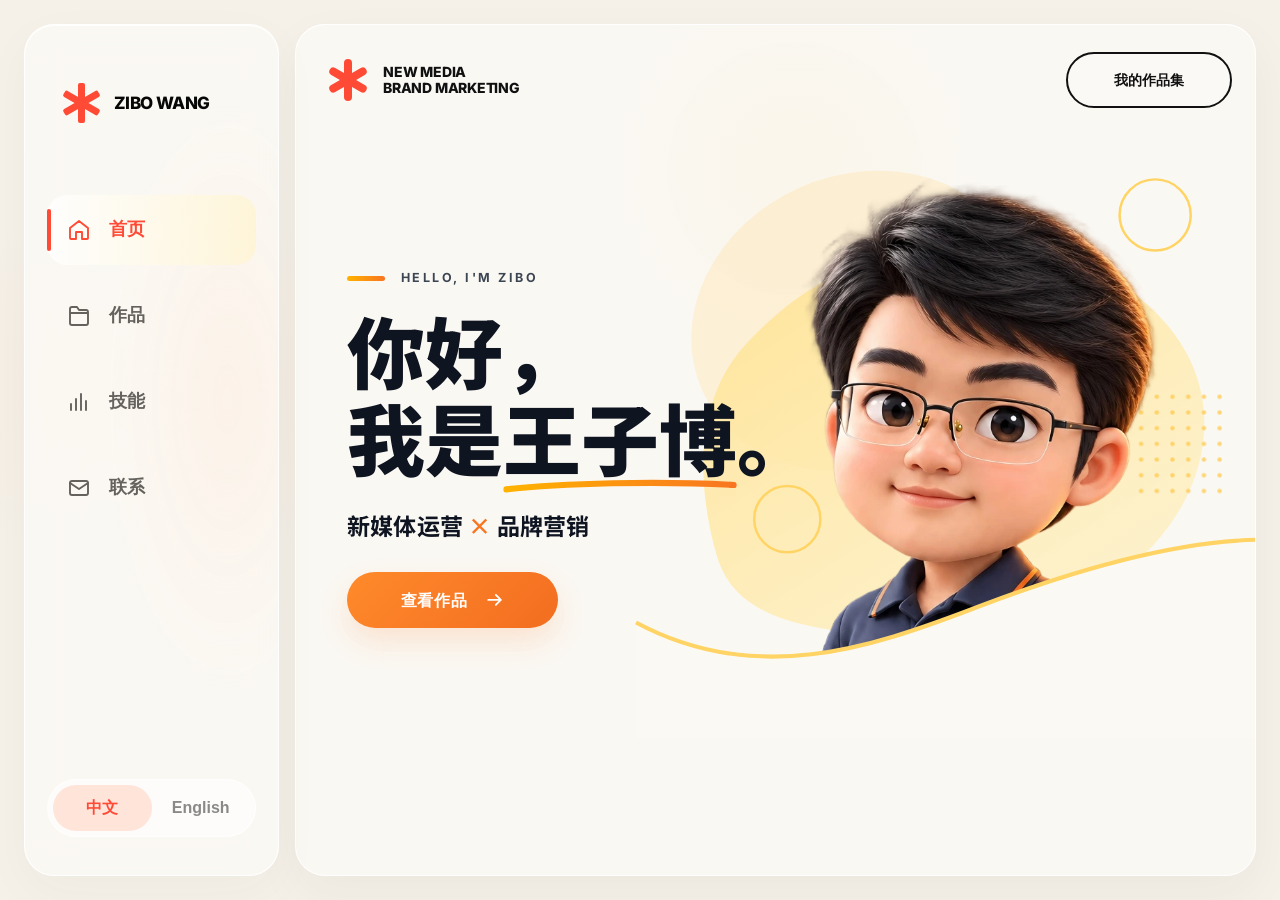
==== commit c57dd859: "Keep WeChat article arrows inside cards and remove mouse interaction borders" ====
--- a/index.html
+++ b/index.html
@@ -7,7 +7,7 @@
   <title>Zibo Wang — New Media Operations & Brand Marketing</title>
   <link rel="preload" as="image" href="assets/hero/zibo-character.webp" fetchpriority="high">
   <link rel="preload" as="font" type="font/woff2" href="assets/fonts/selfhosted/inter-800.woff2" crossorigin>
-  <link rel="stylesheet" href="assets/bundle.css?v=e6ca5fff7fbe"><style>
+  <link rel="stylesheet" href="assets/bundle.css?v=e012d0fe8bcb"><style>
     :root{--ink:#070707;--paper:#f5f1e8;--cream:#fffaf0;--yellow:#ffd817;--red:#ff4a36;--blue:#7dbcf0;--blue2:#55a8ec;--muted:#5e5b55;--x:clamp(28px,6vw,92px);--ease:cubic-bezier(.22,1,.36,1)}
     *{box-sizing:border-box}html{scroll-behavior:smooth}body{margin:0;background:#ddd9d1;color:var(--ink);font:400 16px/1.6 Inter,Arial,sans-serif;overflow-x:clip}.page{width:min(100%,1440px);margin:auto;background:var(--paper);position:relative;overflow:clip}.page:before{content:"";position:fixed;inset:0;pointer-events:none;z-index:900;background-image:linear-gradient(rgba(7,7,7,.025) 1px,transparent 1px),linear-gradient(90deg,rgba(7,7,7,.025) 1px,transparent 1px);background-size:54px 54px;background-position:0 var(--grid-y,0);mask-image:linear-gradient(to bottom,#0008,transparent 90%)}a{color:inherit;text-decoration:none}img{display:block;max-width:100%}button{font:inherit;color:inherit}.display{font-family:Anton,Impact,sans-serif;text-transform:uppercase;letter-spacing:-.025em}.hand{font-family:Caveat,"Comic Sans MS",cursive}.section-title{font:400 clamp(72px,7vw,112px)/.92 Anton,Impact,sans-serif;letter-spacing:-.02em;text-transform:uppercase;margin:0}.eyebrow{font-size:12px;font-weight:800;letter-spacing:.1em;text-transform:uppercase}.body-copy{font-size:clamp(15px,1.05vw,17px);line-height:1.72;letter-spacing:.005em;max-width:58ch}.sr{position:absolute;width:1px;height:1px;overflow:hidden;clip:rect(0 0 0 0)}section{scroll-margin-top:90px}.focusable:focus-visible,a:focus-visible,button:focus-visible{outline:3px solid var(--red);outline-offset:4px}
     .scroll-progress{position:fixed;z-index:1100;left:0;top:0;width:100%;height:3px;transform-origin:left;background:var(--red);scale:0 1}.asterisk{width:44px;height:44px;position:relative}.asterisk i{position:absolute;left:19px;top:2px;width:7px;height:40px;background:var(--red);border-radius:8px}.asterisk i:nth-child(2){rotate:60deg}.asterisk i:nth-child(3){rotate:-60deg}
@@ -385,5 +385,5 @@
   <div class="cursor-label" aria-hidden="true"></div>
   
   <dialog class="thinking-modal" id="thinking-modal" role="dialog" aria-modal="true" aria-labelledby="thinking-modal-title" aria-describedby="thinking-modal-subtitle"><div class="thinking-backdrop" aria-hidden="true"></div><div class="thinking-surface"><button type="button" class="thinking-close" aria-label="Close thinking model" autofocus>×</button><header class="thinking-modal-header"><div><p class="thinking-modal-eyebrow">MY THINKING MODEL</p><h2 class="thinking-modal-title" id="thinking-modal-title">HOW DO I <span>THINK</span></h2><p class="thinking-modal-subtitle" id="thinking-modal-subtitle">Different audiences build trust in different ways.</p></div><div class="thinking-modal-tabs" role="tablist" aria-label="Thinking audience"><button type="button" role="tab" data-audience="business" aria-selected="true" aria-controls="thinking-framework"><svg viewBox="0 0 32 32" aria-hidden="true"><path d="M4 28V18h5v10Zm9 0V11h5v17Zm9 0V4h5v24Z"/></svg>Business</button><button type="button" role="tab" data-audience="consumer" aria-selected="false" tabindex="-1" aria-controls="thinking-framework"><svg viewBox="0 0 32 32" aria-hidden="true"><path d="M16 28 5 17C-3 8 9 0 16 8c7-8 19 0 11 9Z"/></svg>Consumer</button></div></header><div class="thinking-framework" id="thinking-framework" role="tabpanel" aria-label="Trust framework"></div><svg class="thinking-final-path" viewBox="0 0 30 28" aria-hidden="true"><path pathLength="100" d="M15 1v24m-5-6 5 7 5-7"/></svg><div class="thinking-final-node"><img class="build-trust-icon" src="[data-uri]" alt="" aria-hidden="true" decoding="async">BUILD TRUST</div></div><div class="thinking-detail" id="thinking-node-detail" role="tooltip" hidden></div></dialog>
-<script defer src="assets/bundle.js?v=0acc6ef8f87a"></script></body>
+<script defer src="assets/bundle.js?v=c1d10c8a6f77"></script></body>
 </html>
--- a/assets/bundle.css
+++ b/assets/bundle.css
@@ -2283,3 +2283,20 @@
  #wechat #wechat-articles .wechat-item {align-content:center;}
 }
 #wechat.wc-paged-page .wechat-collection {padding-top:4px;}
+
+/* Reserve the entire arrow width, without moving a row outside its clipped column. */
+#wechat #wechat-articles .wechat-item {
+ --wc-arrow-thumb:clamp(112px,11.7cqi,168px);
+ grid-template-columns:var(--wc-arrow-thumb) minmax(0,1fr) 28px;
+ padding-right:8px;
+}
+#wechat.wc-paged-page #wechat-articles .wechat-item {--wc-arrow-thumb:96px;}
+html[lang="zh"] #wechat #wechat-articles .wechat-item {--wc-arrow-thumb:72px;}
+#wechat #wechat-articles .wechat-item:hover,
+#wechat #wechat-articles .wechat-item[aria-pressed="true"] {
+ border-color:transparent;box-shadow:none;transform:none;
+}
+#wechat #wechat-articles .wechat-item-arrow {width:23px;height:23px;justify-self:center;flex-shrink:0;}
+@container section-window (max-width:480px){
+ html[lang="zh"] #wechat #wechat-articles .wechat-item {--wc-arrow-thumb:64px;}
+}
